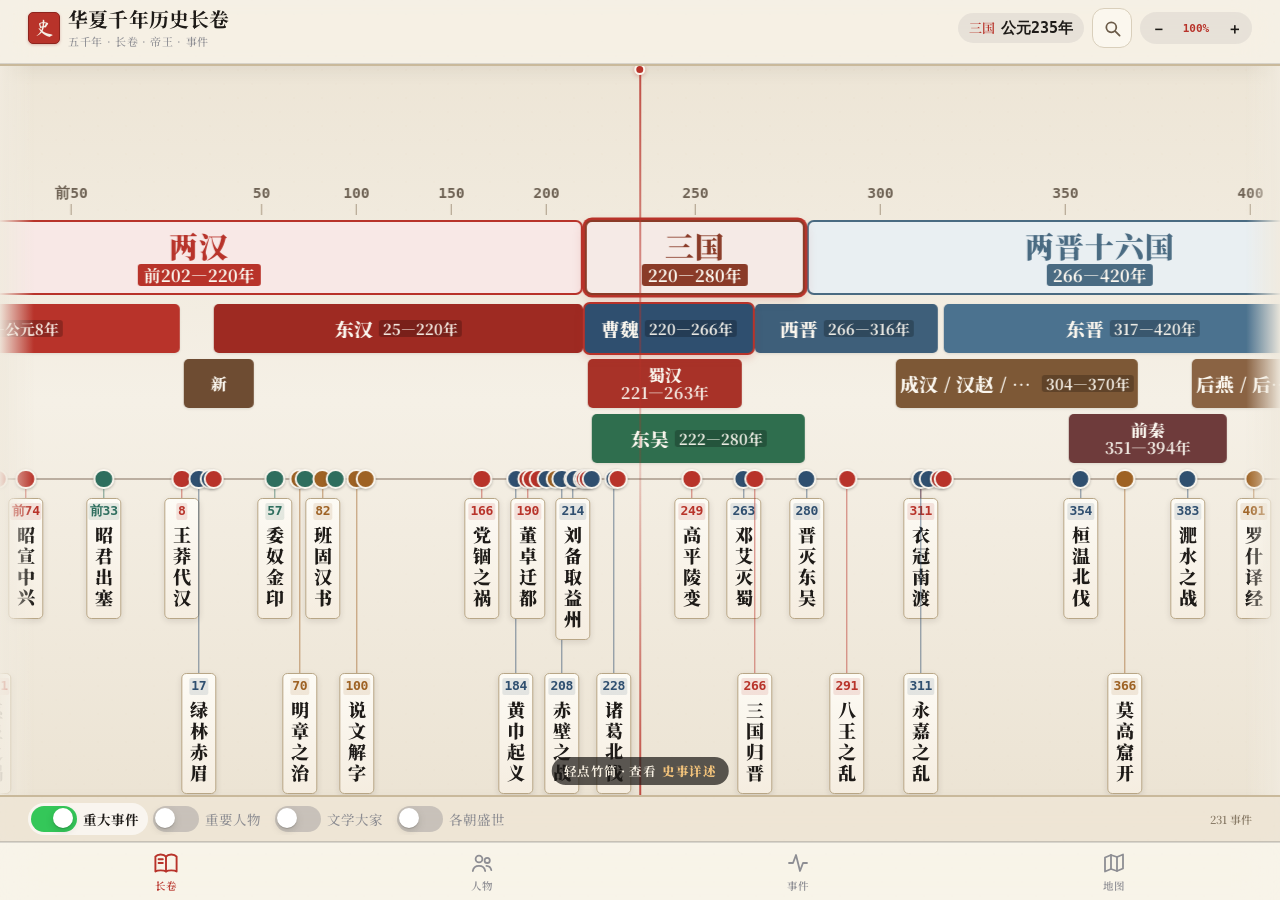
==== chinese-dynasty.html @ 49098b67 "Add files via upload" ====
<!DOCTYPE html>
<html lang="zh-CN">
<head>
  <meta charset="UTF-8" />
  <meta name="viewport" content="width=device-width, initial-scale=1.0, maximum-scale=1.0, user-scalable=no, viewport-fit=cover" />
  <meta name="apple-mobile-web-app-capable" content="yes" />
  <meta name="apple-mobile-web-app-status-bar-style" content="default" />
  <meta name="apple-mobile-web-app-title" content="历史长卷" />
  <meta name="theme-color" content="#F5F0E6" />
  <meta name="format-detection" content="telephone=no" />
  <title>华夏千年历史长卷 · 全景无级缩放版</title>
  <link rel="preconnect" href="https://fonts.googleapis.com">
  <link rel="preconnect" href="https://fonts.gstatic.com" crossorigin>
  <link href="https://fonts.googleapis.com/css2?family=Ma+Shan+Zheng&family=Noto+Serif+SC:wght@500;600;700;900&display=swap" rel="stylesheet">
  <style>
    :root {
      --bg-paper: #F5F0E6;
      --bg-paper-dark: #EAE1D0;
      --ink-black: #1E1B18;
      --ink-secondary: #524B42;
      --cinnabar: #B8332A;
      --gold-ochre: #B8863B;
      --border-ancient: #C9B99B;

      --page-max: 1180px;
      --page-pad: 12px;
      --band-h: 42dvh;

      /* iOS 设计令牌 */
      --ios-ease: cubic-bezier(0.32, 0.72, 0, 1);   /* Apple 转场标准曲线 */
      --tint: #B8332A;                              /* 主题色（朱砂）承担 iOS tint 角色 */
      --fill: rgba(120, 120, 128, 0.12);            /* iOS 系统灰填充 */
      --fill-strong: rgba(120, 120, 128, 0.20);
      --sep: rgba(60, 60, 67, 0.16);                /* iOS hairline 分隔线 */
      --gray-label: #8E8E93;                        /* iOS secondaryLabel */

      /* 画卷纵向几何（JS 会按视口高度重算并覆盖，这里只是兜底） */
      --v: 1;
      --axis-y: 204px;
      --macro-top: 26px;
      --macro-h: 52px;
      --sub-h: 34px;
      --slip-w: 28px;
      --sheet-h: 66dvh;
    }

    /* ---------- iPad / 平板：放宽版心、加大时间轴带 ---------- */
    @media (min-width: 820px) {
      :root { --page-max: 1240px; --page-pad: 20px; --band-h: 44dvh; }
    }
    @media (min-width: 820px) and (orientation: landscape) {
      :root { --band-h: 46dvh; }
    }
    @media (min-width: 1200px) {
      :root { --page-max: 1360px; --page-pad: 28px; }
    }

    * {
      box-sizing: border-box;
      -webkit-tap-highlight-color: transparent;
      -webkit-touch-callout: none;
      user-select: none;
    }

    html {
      height: 100%;
      -webkit-text-size-adjust: 100%;
      text-size-adjust: 100%;
    }

    body {
      margin: 0;
      padding: 0;
      height: 100dvh;
      width: 100%;
      display: flex;
      flex-direction: column;
      overflow: hidden;
      overscroll-behavior: none;
      touch-action: manipulation;
      background-color: var(--bg-paper);
      color: var(--ink-black);
      /* 苹果系统优先：SF Pro / 苹方，保证在 iOS/iPadOS 上的原生字形与字重 */
      font-family: -apple-system, BlinkMacSystemFont, 'PingFang SC', 'Helvetica Neue', 'Noto Serif SC', 'Songti SC', sans-serif;
      background-image:
        radial-gradient(rgba(184, 134, 59, 0.07) 1px, transparent 0),
        radial-gradient(rgba(184, 51, 42, 0.04) 1px, transparent 0);
      background-size: 28px 28px;
      background-position: 0 0, 14px 14px;
    }

    .font-calligraphy { font-family: 'Ma Shan Zheng', cursive, serif; }
    .page-wrap { width: 100%; max-width: var(--page-max); margin: 0 auto; }

    .no-scrollbar { scrollbar-width: none; -ms-overflow-style: none; }
    .no-scrollbar::-webkit-scrollbar { display: none; }

    /* iOS 细滚动条 */
    .ancient-scroll::-webkit-scrollbar { width: 4px; }
    .ancient-scroll::-webkit-scrollbar-track { background: transparent; }
    .ancient-scroll::-webkit-scrollbar-thumb { background: rgba(60, 60, 67, 0.28); border-radius: 4px; }

    /* ================= 顶部标题栏（iOS 半透明毛玻璃导航栏） ================= */
    .app-header {
      flex: 0 0 auto;
      position: relative;
      z-index: 30;
      background: rgba(245, 240, 230, 0.78);
      -webkit-backdrop-filter: blur(20px) saturate(1.8);
      backdrop-filter: blur(20px) saturate(1.8);
      border-bottom: 1px solid var(--sep);
      padding-top: calc(8px + env(safe-area-inset-top, 0px));
      padding-bottom: 8px;
      padding-left: calc(var(--page-pad) + env(safe-area-inset-left, 0px));
      padding-right: calc(var(--page-pad) + env(safe-area-inset-right, 0px));
    }

    .header-top {
      display: flex;
      align-items: center;
      justify-content: space-between;
      gap: 10px;
      margin-bottom: 6px;
    }

    .brand { display: flex; align-items: center; gap: 8px; min-width: 0; }

    .seal {
      width: 28px; height: 28px; flex: 0 0 auto;
      display: flex; align-items: center; justify-content: center;
      border-radius: 5px;
      background: var(--cinnabar);
      color: #F5F0E6;
      font-size: 17px;
      line-height: 1;
      border: 1px solid #8E241D;
      box-shadow: 0 1px 3px rgba(142, 36, 29, 0.28);
      padding-bottom: 2px;
    }

    .brand-text { min-width: 0; }

    .app-title {
      margin: 0;
      font-size: clamp(15px, 1.55vw, 20px);
      font-weight: 700;
      letter-spacing: 0.01em;
      line-height: 1.15;
      color: var(--ink-black);
      white-space: nowrap;
    }

    .app-sub {
      margin: 2px 0 0;
      font-size: clamp(9px, 0.95vw, 11px);
      font-weight: 500;
      letter-spacing: 0.06em;
      color: var(--gray-label);
      white-space: nowrap;
    }

    .header-tools { display: flex; align-items: center; gap: 8px; flex: 0 0 auto; }

    .year-badge {
      display: flex;
      align-items: baseline;
      gap: 6px;
      padding: 5px 11px;
      border-radius: 999px;
      background: var(--fill);
      border: none;
      white-space: nowrap;
    }
    #center-era-badge { font-size: clamp(10px, 1.05vw, 13px); font-weight: 600; color: var(--tint); }
    #center-year-display {
      font-size: clamp(11px, 1.25vw, 15px);
      font-weight: 700;
      font-variant-numeric: tabular-nums;
      font-family: ui-monospace, 'SF Mono', Menlo, Consolas, monospace;
    }

    .zoom-box {
      display: flex;
      align-items: center;
      gap: 1px;
      padding: 2px;
      border-radius: 999px;
      background: var(--fill);
      border: none;
    }
    .zoom-btn {
      width: 28px; height: 24px;
      display: flex; align-items: center; justify-content: center;
      border: none; border-radius: 999px;
      background: transparent;
      color: var(--ink-black);
      font-size: 14px; font-weight: 700; line-height: 1;
      cursor: pointer;
      transition: background 0.2s ease, transform 0.15s ease;
    }
    .zoom-btn:active { background: var(--fill-strong); transform: scale(0.92); }
    #zoom-label {
      min-width: 42px;
      text-align: center;
      font-size: 11px;
      font-weight: 700;
      font-family: ui-monospace, 'SF Mono', Menlo, Consolas, monospace;
      color: var(--gray-label);
      transition: color 0.25s ease;
    }
    #zoom-label.zoom-active { color: var(--cinnabar); }

    /* 朝代快速检索条 */
    .header-nav { display: flex; align-items: center; }

    .nav-arrow {
      flex: 0 0 auto;
      width: 30px; height: 34px;
      display: flex; align-items: center; justify-content: center;
      border: 1px solid #C5B698;
      background: rgba(229, 222, 201, 0.92);
      color: var(--ink-secondary);
      font-size: 15px; font-weight: 900; line-height: 1;
      cursor: pointer;
    }
    .nav-arrow:first-child { border-radius: 6px 0 0 6px; }
    .nav-arrow:last-child { border-radius: 0 6px 6px 0; }
    .nav-arrow:active { background: #D6CCB4; }

    .dynasty-nav-scroll {
      flex: 1 1 auto;
      display: flex;
      align-items: center;
      gap: 6px;
      min-width: 0;
      overflow-x: auto;
      overflow-y: hidden;
      white-space: nowrap;
      padding: 3px 8px;
      background: rgba(232, 224, 206, 0.62);
      border-top: 1px solid rgba(197, 182, 152, 0.7);
      border-bottom: 1px solid rgba(197, 182, 152, 0.7);
      -webkit-overflow-scrolling: touch;
      touch-action: pan-x;
      scroll-behavior: smooth;
      scrollbar-width: none;
    }
    .dynasty-nav-scroll::-webkit-scrollbar { display: none; }

    .dyn-nav-pill {
      flex: 0 0 auto;
      display: inline-flex;
      align-items: center;
      min-height: 28px;
      padding: 5px 11px;
      border-radius: 6px;
      border: 1px solid #C9B99B;
      background: #FAF6EE;
      color: var(--ink-black);
      font-family: inherit;
      font-size: clamp(11px, 1.1vw, 13.5px);
      font-weight: 900;
      letter-spacing: 0.02em;
      cursor: pointer;
      transition: background 0.18s ease, color 0.18s ease, border-color 0.18s ease;
    }
    .dyn-nav-pill.active {
      background: var(--cinnabar);
      color: #FAF6EE;
      border-color: #8E241D;
      box-shadow: 0 1px 4px rgba(184, 51, 42, 0.3);
    }

    /* ================= 画卷时间轴 ================= */
    .timeline-band {
      position: relative;
      flex: 1 1 auto;
      height: auto;
      min-height: 150px;
      overflow: hidden;
      touch-action: none;
      cursor: grab;
      background: linear-gradient(180deg,
        rgba(234, 225, 208, 0.72) 0%,
        rgba(245, 240, 230, 0.96) 46%,
        rgba(234, 225, 208, 0.82) 100%);
      border-top: 2px solid var(--border-ancient);
      border-bottom: 2px solid var(--border-ancient);
      box-shadow: inset 0 6px 16px rgba(30, 27, 24, 0.06);
    }
    .timeline-band.grabbing { cursor: grabbing; }

    #timeline-canvas {
      position: relative;
      height: 100%;
      width: 100%;
      will-change: transform;
      backface-visibility: hidden;
    }

    .layer { position: absolute; inset: 0; pointer-events: none; }

    /* 画卷两端柔和收边 */
    .edge-fade {
      position: absolute; top: 0; bottom: 0; width: 34px;
      pointer-events: none; z-index: 46;
    }
    .edge-fade-l { left: 0; background: linear-gradient(90deg, rgba(240, 234, 222, 0.95), rgba(240, 234, 222, 0)); }
    .edge-fade-r { right: 0; background: linear-gradient(270deg, rgba(240, 234, 222, 0.95), rgba(240, 234, 222, 0)); }

    /* 中心游标 */
    .center-indicator {
      position: absolute; top: 0; bottom: 0; left: 50%;
      width: 1.5px;
      transform: translateX(-50%);
      background: linear-gradient(180deg,
        rgba(184, 51, 42, 0.85) 0%,
        rgba(184, 51, 42, 0.2) 55%,
        rgba(184, 51, 42, 0.85) 100%);
      pointer-events: none;
      z-index: 40;
    }
    .center-dot {
      position: absolute; top: -2px; left: 50%;
      width: 11px; height: 11px;
      margin-left: -5.5px;
      border-radius: 999px;
      background: var(--cinnabar);
      border: 2px solid #FAF6EE;
      box-shadow: 0 1px 4px rgba(184, 51, 42, 0.35);
    }

    /* 刻度 */
    #ticks-layer { position: absolute; left: 0; right: 0; top: 0; height: calc(26px * var(--v)); pointer-events: none; }
    .tick {
      position: absolute; top: 0;
      display: flex; flex-direction: column; align-items: center;
      transform: translateX(-50%);
      transition: opacity 0.2s ease;
    }
    .tick-label {
      margin-top: calc(3px * var(--v));
      font-size: calc(10px * var(--v));
      font-weight: 700;
      line-height: 1;
      color: #6E6254;
      font-family: ui-monospace, Menlo, Consolas, monospace;
      white-space: nowrap;
    }
    .tick-mark {
      width: 1px; height: calc(8px * var(--v));
      margin-top: calc(2px * var(--v));
      background: #A89882;
    }

    /* 顶部大朝代块 */
    .macro-dynasty-block {
      position: absolute;
      top: var(--macro-top);
      height: var(--macro-h);
      border-radius: 7px;
      border: 2px solid transparent;
      display: flex;
      flex-direction: column;
      justify-content: center;
      align-items: center;
      padding: 2px 4px;
      overflow: hidden;
      cursor: pointer;
      pointer-events: auto;
      transition: filter 0.25s ease, box-shadow 0.25s ease;
    }
    .macro-dynasty-block.active-dynasty {
      box-shadow: 0 0 0 2.5px var(--cinnabar), 0 4px 12px rgba(184, 51, 42, 0.22);
      z-index: 15;
    }
    .macro-name {
      font-weight: 900;
      letter-spacing: 0.04em;
      line-height: 1.15;
      max-width: 100%;
      overflow: hidden;
      text-overflow: ellipsis;
      white-space: nowrap;
    }
    .macro-period {
      margin-top: 2px;
      padding: 1px 6px;
      border-radius: 3px;
      font-size: calc(11.5px * var(--v));
      font-weight: 700;
      color: #FAF6EE;
      line-height: 1.2;
      max-width: 100%;
      overflow: hidden;
      text-overflow: ellipsis;
      white-space: nowrap;
    }

    /* 细分政权 / 并立国家块 */
    .sub-regime-block {
      position: absolute;
      height: var(--sub-h);
      border-radius: 5px;
      display: flex;
      flex-direction: row;
      align-items: center;
      justify-content: center;
      gap: 6px;
      padding: 0 4px;
      color: #FAF6EE;
      cursor: pointer;
      overflow: hidden;
      white-space: nowrap;
      pointer-events: auto;
      box-shadow: 0 1px 3px rgba(0, 0, 0, 0.1);
      transition: transform 0.18s ease, box-shadow 0.2s ease;
    }
    .sub-regime-block.stacked { flex-direction: column; gap: 2px; }
    .sub-name { font-weight: 900; line-height: 1; overflow: hidden; text-overflow: ellipsis; max-width: 100%; }
    .sub-period { font-weight: 700; line-height: 1; opacity: 0.92; overflow: hidden; text-overflow: ellipsis; max-width: 100%; }
    .sub-period.inline-badge { padding: 1px 4px; border-radius: 3px; background: rgba(0, 0, 0, 0.25); flex: 0 0 auto; }

    @media (hover: hover) and (pointer: fine) {
      .sub-regime-block:hover { z-index: 25; transform: translateY(-1px); }
      .macro-dynasty-block:hover { filter: brightness(1.04); }
    }

    .sub-regime-block.active-sub {
      box-shadow: 0 0 0 2px var(--cinnabar), 0 4px 10px rgba(184, 51, 42, 0.28);
      z-index: 30;
    }

    /* 事件基线与节点 */
    #events-axis-line {
      position: absolute; left: 0; right: 0;
      top: var(--axis-y);
      height: 2px;
      background: rgba(140, 122, 107, 0.55);
      pointer-events: none;
    }

    .event-node {
      position: absolute;
      transform: translateX(-50%);
      z-index: 35;
      cursor: pointer;
      pointer-events: auto;
    }
    .event-stack { display: flex; flex-direction: column; align-items: center; }

    .pulse-circle {
      position: relative;
      width: calc(14px * var(--v));
      height: calc(14px * var(--v));
      border-radius: 999px;
      border: 2px solid #FAF6EE;
      box-shadow: 0 1px 3px rgba(0, 0, 0, 0.25);
      transition: transform 0.35s ease, opacity 0.35s ease;
    }

    .slip-fold-wrapper {
      display: flex;
      flex-direction: column;
      align-items: center;
      transform-origin: top center;
      transition: opacity 0.4s cubic-bezier(0.22, 1, 0.36, 1), transform 0.44s cubic-bezier(0.34, 1.4, 0.64, 1);
      will-change: transform, opacity;
    }

    .stem-line { width: 1.5px; opacity: 0.65; }

    /* ------------------------------------------------------------------
       人物 / 文豪 / 盛世竖卡
       姓名与年代一律竖排（writing-mode: vertical-rl），形如简牍名牌：
       宽度仅 34 设计单位（原横卡 100），轴下留白更疏朗，字距更从容
       ------------------------------------------------------------------ */
    .axis-person-card {
      --ac: #B8A686;
      --ac-soft: #F3ECD9;
      display: flex;
      flex-direction: row-reverse;
      align-items: center;
      justify-content: center;
      gap: calc(1.5px * var(--v));
      width: calc(36px * var(--v));
      height: calc(64px * var(--v));
      padding: calc(4px * var(--v)) calc(3.5px * var(--v));
      background: linear-gradient(168deg, #FEFCF7 0%, var(--ac-soft) 100%);
      border: 1px solid var(--ac);
      border-radius: calc(4px * var(--v));
      box-shadow: 0 1px 4px rgba(30, 27, 24, 0.13), inset 0 1px 0 rgba(255, 255, 255, 0.7);
      transition: transform 0.26s cubic-bezier(0.22, 1, 0.36, 1), box-shadow 0.26s ease, border-color 0.26s ease;
      overflow: hidden;
    }
    .axis-person-card .ap-name {
      writing-mode: vertical-rl;
      text-orientation: upright;
      height: 100%;
      font-size: calc(12.5px * var(--v));
      font-weight: 700;
      line-height: 1.02;
      letter-spacing: calc(0.4px * var(--v));
      color: #1E1B18;
      overflow: hidden;
    }
    .axis-person-card .ap-life .num { text-orientation: mixed; letter-spacing: 0; }

    .axis-person-card .ap-life {
      writing-mode: vertical-rl;
      text-orientation: mixed;
      height: 100%;
      word-break: keep-all;
      font-size: calc(7.2px * var(--v));
      line-height: 0.95;
      letter-spacing: calc(-0.1px * var(--v));
      color: #857761;
      font-variant-numeric: tabular-nums;
      overflow: hidden;
    }

    /* 重要人物：石青 */
    #timeline-canvas[data-layer="figures"] .axis-person-card { --ac: #86A0B2; --ac-soft: #E9EFF2; }
    #timeline-canvas[data-layer="figures"] .axis-person-card .ap-life { color: #4A6880; }
    /* 文学大家：藕荷 */
    #timeline-canvas[data-layer="literati"] .axis-person-card { --ac: #AE9CC4; --ac-soft: #F0EBF6; }
    #timeline-canvas[data-layer="literati"] .axis-person-card .ap-life { color: #6A5686; }
    /* 各朝盛世：鎏金 */
    #timeline-canvas[data-layer="eras"] .axis-person-card { --ac: #C09A3E; --ac-soft: #FAF1D8; }
    #timeline-canvas[data-layer="eras"] .axis-person-card .ap-life { color: #8A6A1C; }

    .event-node.selected .axis-person-card {
      background: linear-gradient(165deg, #C8382E 0%, #9E261E 100%);
      border-color: #7F1D1D;
      box-shadow: 0 4px 12px rgba(184, 51, 42, 0.4);
      transform: translateY(2px) scale(1.04);
    }
    .event-node.selected .axis-person-card .ap-name { color: #FFFFFF; }
    .event-node.selected .axis-person-card .ap-life { color: rgba(255, 255, 255, 0.84); }

    .vertical-bamboo-slip {
      display: flex;
      flex-direction: column;
      align-items: center;
      width: var(--slip-w);
      padding: calc(3px * var(--v)) calc(2px * var(--v)) calc(6px * var(--v));
      background: linear-gradient(180deg, #FDFBF5 0%, #F5EDE0 100%);
      border: 1.5px solid #B8A686;
      border-radius: 5px;
      box-shadow: 0 2px 6px rgba(30, 27, 24, 0.12);
      transition: transform 0.28s cubic-bezier(0.22, 1, 0.36, 1), box-shadow 0.28s ease, background 0.28s ease;
    }

    .slip-year {
      font-size: calc(9px * var(--v));
      font-weight: 900;
      line-height: 1.1;
      padding: 1px 2px;
      border-radius: 2px;
      margin-bottom: calc(3px * var(--v));
      white-space: nowrap;
      letter-spacing: -0.3px;
      font-family: ui-monospace, Menlo, Consolas, monospace;
    }

    .slip-title {
      writing-mode: vertical-rl;
      text-orientation: upright;
      font-size: calc(12.5px * var(--v));
      font-weight: 900;
      line-height: 1.15;
      letter-spacing: calc(2px * var(--v));
      color: #1E1B18;
      padding: 1px 0;
    }

    /* <80% 缩放时柔和折叠竹简 */
    .event-node.folded-by-zoom .slip-fold-wrapper {
      opacity: 0;
      transform: translateY(-10px) scaleY(0.15) scaleX(0.6);
      pointer-events: none;
    }
    .event-node.folded-by-zoom .pulse-circle { transform: scale(0.78); opacity: 0.74; }

    /* 密度抽样：放不下的节点只保留圆点，标签收起；选中时强制展开 */
    .event-node.label-hidden .slip-fold-wrapper { display: none; }
    .event-node.label-hidden.selected .slip-fold-wrapper { display: flex; }

    /* ---------------- 长卷图层搜索（跟随下方图层开关） ---------------- */
    .axis-search-btn {
      width: 40px; height: 40px;
      display: flex; align-items: center; justify-content: center;
      border: 1px solid #D9CFBB; border-radius: 12px;
      background: #FBF7EE; color: #6B5B48;
      cursor: pointer; flex: 0 0 auto;
      transition: transform 0.15s ease, background 0.2s ease;
    }
    .axis-search-btn:active { transform: scale(0.94); background: #F1E9D8; }
    .axis-search-panel {
      position: fixed; inset: 0; z-index: 96;
      background: rgba(24, 19, 13, 0.38);
      -webkit-tap-highlight-color: transparent;
    }
    .axis-search-panel .as-box {
      position: absolute; left: 50%;
      top: calc(env(safe-area-inset-top, 0px) + 10px);
      transform: translate(-50%, -14px);
      width: min(460px, calc(100% - 20px));
      max-height: calc(100dvh - 90px);
      display: flex; flex-direction: column;
      background: rgba(251, 247, 238, 0.97);
      -webkit-backdrop-filter: blur(20px) saturate(1.5);
      backdrop-filter: blur(20px) saturate(1.5);
      border: 1px solid rgba(216, 206, 188, 0.9);
      border-radius: 18px;
      box-shadow: 0 22px 60px rgba(28, 22, 14, 0.32);
      padding: 12px;
      opacity: 0;
      transition: opacity 0.2s ease, transform 0.26s var(--ios-ease, cubic-bezier(0.22, 1, 0.36, 1));
    }
    .axis-search-panel.on .as-box { opacity: 1; transform: translate(-50%, 0); }
    .as-input-row {
      display: flex; align-items: center; gap: 8px;
      background: #FFFFFF; border: 1px solid #E2D8C4; border-radius: 12px;
      padding: 0 10px; height: 44px;
    }
    .as-input-row svg { flex: 0 0 auto; color: #9A8B74; }
    .as-input-row input {
      flex: 1 1 auto; min-width: 0; border: none; outline: none;
      background: transparent; font-family: inherit;
      font-size: 15.5px; color: #33291E;
    }
    .as-input-row input::placeholder { color: #B4A68D; }
    .as-close {
      flex: 0 0 auto; width: 30px; height: 30px; border: none; border-radius: 9px;
      background: #F0E8D8; color: #6B5B48; font-size: 14px; cursor: pointer;
    }
    .as-hint {
      margin: 9px 4px 4px; font-size: 12px; font-weight: 700; color: #8A7A64;
      letter-spacing: 0.04em;
    }
    .as-results { overflow-y: auto; -webkit-overflow-scrolling: touch; margin-top: 4px; }
    .as-item {
      width: 100%; display: flex; align-items: baseline; gap: 10px;
      border: none; background: transparent; cursor: pointer;
      padding: 11px 8px; border-radius: 10px; text-align: left; font-family: inherit;
    }
    .as-item:active { background: #EFE6D2; }
    .as-item + .as-item { border-top: 1px solid rgba(216, 206, 188, 0.55); }
    .as-item .as-year {
      flex: 0 0 auto; min-width: 46px; text-align: center;
      font-size: 12px; font-weight: 800; color: #B8332A;
      background: rgba(184, 51, 42, 0.09); border-radius: 6px; padding: 2px 6px;
    }
    .as-item .as-title { font-size: 15px; font-weight: 700; color: #33291E; }
    .as-item .as-sub {
      margin-left: auto; flex: 0 1 auto; font-size: 11.5px; color: #9A8B74;
      white-space: nowrap; overflow: hidden; text-overflow: ellipsis; max-width: 34%;
    }
    .as-empty { padding: 26px 0 22px; text-align: center; font-size: 13.5px; color: #A79780; }

    /* 总开关关闭时隐藏 */
    .event-node.hidden-by-switch {
      opacity: 0;
      pointer-events: none;
    }

    /* ============================================================
       「重大事件」折叠动画：由 JS 逐帧驱动 --fold（0=展开 1=折叠）
       事件竹简与引线向轴线收拢、轴线渐隐，画布内容重新垂直居中
       ============================================================ */
    #events-axis-line { opacity: calc(1 - var(--fold, 0)); }
    #timeline-canvas.events-off .event-node { pointer-events: none; }
    #timeline-canvas.fold-anim .event-node,
    #timeline-canvas.fold-anim .pulse-circle,
    #timeline-canvas.fold-anim .slip-fold-wrapper { transition: none; }
    #timeline-canvas .pulse-circle { opacity: calc(1 - var(--fold, 0)); }
    #timeline-canvas .slip-fold-wrapper {
      opacity: calc(1 - var(--fold, 0));
      transform: translateY(calc(var(--fold, 0) * 12px)) scale(calc(1 - var(--fold, 0) * 0.94));
    }
    #timeline-canvas { will-change: transform; }

    .event-node.selected { z-index: 42; }
    .event-node.selected .vertical-bamboo-slip {
      background: linear-gradient(180deg, #C8382E 0%, #9E261E 100%);
      border-color: #7F1D1D;
      box-shadow: 0 5px 14px rgba(184, 51, 42, 0.42);
      transform: translateY(2px) scale(1.06);
    }
    .event-node.selected .slip-year { background: rgba(255, 255, 255, 0.22) !important; color: #FFF !important; }
    .event-node.selected .slip-title { color: #FFFFFF; }

    @keyframes pulse-ring {
      0% { transform: scale(0.85); opacity: 0.85; }
      70% { transform: scale(2.1); opacity: 0; }
      100% { transform: scale(2.1); opacity: 0; }
    }
    .event-node.selected .pulse-circle::after {
      content: '';
      position: absolute;
      inset: -4px;
      border-radius: 999px;
      border: 2px solid var(--cinnabar);
      animation: pulse-ring 1.7s infinite;
    }

    /* ================= 控制栏 ================= */
    .app-controls {
      flex: 0 0 auto;
      z-index: 20;
      background: rgba(234, 225, 208, 0.72);
      -webkit-backdrop-filter: blur(16px) saturate(1.6);
      backdrop-filter: blur(16px) saturate(1.6);
      border-bottom: 1px solid var(--sep);
      padding: 6px var(--page-pad);
    }
    .controls-row {
      display: flex;
      align-items: center;
      justify-content: space-between;
      gap: 8px;
    }
    .layer-switches {
      display: flex;
      align-items: center;
      gap: 2px;
      flex: 0 1 auto;
      min-width: 0;
      overflow-x: auto;
      scrollbar-width: none;
      -webkit-overflow-scrolling: touch;
    }
    .layer-switches::-webkit-scrollbar { display: none; }

    /* 整块「开关 + 标签」即按钮：触控区更大，符合 iOS 习惯 */
    .layer-switch {
      display: flex;
      align-items: center;
      gap: 6px;
      flex: 0 0 auto;
      padding: 3px 9px 3px 3px;
      border: none;
      border-radius: 999px;
      background: transparent;
      color: var(--gray-label);
      font-family: inherit;
      font-size: clamp(12px, 1.06vw, 13.5px);
      font-weight: 500;
      cursor: pointer;
      -webkit-tap-highlight-color: transparent;
      transition: background 0.22s ease, color 0.22s ease, transform 0.14s ease;
    }
    .layer-switch .switch { pointer-events: none; }
    .layer-switch .switch-label { font-size: inherit; font-weight: inherit; }
    .layer-switch:active { transform: scale(0.96); }
    .layer-switch.on {
      color: var(--ink-black);
      font-weight: 700;
      background: rgba(255, 255, 255, 0.62);
    }
    /* 四个图层各自的主题色（仅作用于开关开启态，保持克制） */
    .layer-switch[data-layer="events"].on .switch { background: #34C759; }
    .layer-switch[data-layer="figures"].on .switch { background: #3C6E8F; }
    .layer-switch[data-layer="literati"].on .switch { background: #7A5AA8; }
    .layer-switch[data-layer="eras"].on .switch { background: #C09020; }

    .layer-count {
      flex: 0 0 auto;
      font-size: 11px;
      font-weight: 600;
      color: #8A7C68;
      white-space: nowrap;
      font-variant-numeric: tabular-nums;
    }
    .layer-switch .short { display: none; }

    /* 小屏：简称 + 紧凑开关 + 隐藏计数，保证四个开关一行放下 */
    @media (max-width: 560px) {
      .layer-switch { gap: 4px; padding: 2px 6px 2px 2px; font-size: 12px; }
      .layer-switch .full { display: none; }
      .layer-switch .short { display: inline; }
      .layer-switch .switch { width: 34px; height: 21px; }
      .layer-switch .switch .knob { width: 17px; height: 17px; }
      .layer-switch.on .switch .knob { transform: translateX(13px); }
      .layer-switch.on:active .switch .knob { transform: translateX(13px) scale(1.08); }
      .layer-count { display: none; }
    }

    /* UISwitch 原生样式：开启为系统绿、白色圆钮带投影 */
    .switch {
      position: relative;
      width: 46px; height: 28px;
      flex: 0 0 auto;
      border: none;
      border-radius: 999px;
      background: rgba(120, 120, 128, 0.32);
      padding: 0;
      cursor: pointer;
      transition: background 0.25s ease;
    }
    .switch.on { background: #34C759; }
    .knob {
      position: absolute; top: 2px; left: 2px;
      width: 24px; height: 24px;
      border-radius: 999px;
      background: #FFFFFF;
      box-shadow: 0 3px 8px rgba(0, 0, 0, 0.15), 0 1px 1px rgba(0, 0, 0, 0.16);
      transition: transform 0.25s var(--ios-ease);
    }
    .switch.on .knob { transform: translateX(18px); }
    .switch:active .knob { transform: scale(1.08); }
    .switch.on:active .knob { transform: translateX(18px) scale(1.08); }

    .switch-label { font-size: clamp(12px, 1.1vw, 14px); font-weight: 600; white-space: nowrap; }

    .status-pill {
      font-size: clamp(10px, 0.95vw, 12px);
      font-weight: 600;
      padding: 3px 9px;
      border-radius: 999px;
      white-space: nowrap;
      background: rgba(52, 199, 89, 0.16);
      color: #248A3D;
      transition: background 0.3s ease, color 0.3s ease;
    }
    .status-pill[data-state="folded"] { background: rgba(184, 134, 59, 0.2); color: #8C5818; }
    .status-pill[data-state="off"] { background: var(--fill); color: var(--gray-label); }

    .filter-bar {
      flex: 1 1 auto;
      display: flex;
      align-items: center;
      justify-content: flex-end;
      gap: 6px;
      min-width: 0;
      overflow-x: auto;
      overflow-y: hidden;
      padding: 2px 0;
      -webkit-overflow-scrolling: touch;
      touch-action: pan-x;
      scrollbar-width: none;
    }
    .filter-bar::-webkit-scrollbar { display: none; }

    .cat-pill {
      flex: 0 0 auto;
      min-height: 26px;
      padding: 4px 12px;
      border: none;
      border-radius: 999px;
      background: var(--fill);
      color: var(--ink-secondary);
      font-family: inherit;
      font-size: clamp(10.5px, 1.05vw, 13px);
      font-weight: 600;
      white-space: nowrap;
      cursor: pointer;
      transition: background 0.2s ease, color 0.2s ease;
    }
    .cat-pill.active { background: var(--tint); color: #FFFFFF; }

    /* ============================================================
       详情弹窗：由屏幕下方升起，悬浮于卷轴画面之上
       - 默认占屏高 2/3，圆角 + 毛玻璃，不推动卷轴
       - 点右上角 ✕ 或弹窗外的遮罩退出
       ============================================================ */
    #view-scroll { position: relative; }

    .sheet-backdrop {
      position: fixed;
      inset: 0;
      z-index: 110;
      background: rgba(28, 24, 20, 0.42);
      -webkit-backdrop-filter: blur(3px) saturate(1.05);
      backdrop-filter: blur(3px) saturate(1.05);
      opacity: 0;
      visibility: hidden;
      pointer-events: none;
      transition: opacity 0.34s var(--ios-ease), visibility 0s linear 0.34s;
    }
    #view-scroll.sheet-open .sheet-backdrop {
      opacity: 1;
      visibility: visible;
      pointer-events: auto;
      transition: opacity 0.34s var(--ios-ease), visibility 0s;
    }

    .detail-sheet {
      position: fixed;
      left: 0;
      right: 0;
      bottom: 0;
      z-index: 120;
      display: block;
      height: var(--sheet-h);
      max-height: calc(100dvh - 72px);
      margin: 0;
      padding: 0 var(--page-pad) calc(8px + env(safe-area-inset-bottom, 0px));
      background: rgba(250, 246, 238, 0.97);
      -webkit-backdrop-filter: blur(24px) saturate(1.7);
      backdrop-filter: blur(24px) saturate(1.7);
      border-top: 1px solid rgba(120, 104, 84, 0.18);
      border-radius: 22px 22px 0 0;
      box-shadow: 0 -18px 48px rgba(24, 20, 16, 0.28);
      transform: translateY(102%);
      opacity: 0;
      visibility: hidden;
      transition: transform 0.46s var(--ios-ease), opacity 0.3s ease, visibility 0s linear 0.46s;
      will-change: transform;
    }
    #view-scroll.sheet-open .detail-sheet {
      transform: translateY(0);
      opacity: 1;
      visibility: visible;
      transition: transform 0.46s var(--ios-ease), opacity 0.24s ease, visibility 0s;
    }
    /* 弹窗开启时暂停视图切换的位移动画，避免 fixed 定位参照系漂移 */
    body.sheet-open .view.active { animation: none; }

    .sheet-wrap {
      height: 100%;
      display: flex;
      flex-direction: column;
      min-height: 0;
      padding-top: 2px;
    }

    .sheet-grip {
      flex: 0 0 auto;
      width: 160px;
      margin: 0 auto;
      height: 22px;
      display: flex;
      align-items: center;
      justify-content: center;
      cursor: ns-resize;
      touch-action: none;
    }
    .sheet-grip span {
      display: block;
      width: 36px;
      height: 5px;
      border-radius: 999px;
      background: rgba(60, 60, 67, 0.30);
    }

    .detail-card {
      position: relative;
      flex: 1 1 auto;
      min-height: 0;
      display: flex;
      flex-direction: column;
      overflow: hidden;
      background: #FAF6EE;
      border: 1px solid var(--sep);
      border-radius: 14px;
      box-shadow: 0 3px 12px rgba(30, 27, 24, 0.06);
    }

    .detail-head {
      flex: 0 0 auto;
      display: flex;
      align-items: center;
      justify-content: space-between;
      gap: 6px 10px;
      flex-wrap: wrap;
      background: #EFE7D6;
      border-bottom: 1px solid #D8CBB3;
      padding: 6px 48px 6px 12px;
      min-height: 48px;
    }
    .detail-tags { display: flex; align-items: center; gap: 6px; flex-wrap: wrap; min-width: 0; }

    .tag-type {
      font-size: clamp(13px, 1.15vw, 15px);
      font-weight: 900;
      padding: 3px 10px;
      border-radius: 4px;
      background: var(--cinnabar);
      color: #FAF6EE;
      white-space: nowrap;
    }
    .tag-dynasty {
      font-size: clamp(13px, 1.15vw, 15px);
      font-weight: 800;
      padding: 3px 10px;
      border-radius: 4px;
      background: #E2D8C0;
      color: var(--ink-black);
      border: 1px solid #C5B698;
      white-space: nowrap;
    }
    .tag-year {
      font-size: clamp(14px, 1.25vw, 16px);
      font-weight: 900;
      color: var(--cinnabar);
      font-family: ui-monospace, Menlo, Consolas, monospace;
      white-space: nowrap;
    }

    .detail-nav { display: flex; align-items: center; gap: 6px; flex: 0 0 auto; flex-wrap: wrap; justify-content: flex-end; }
    .nav-btn {
      min-height: 34px;
      padding: 6px 13px;
      border-radius: 8px;
      border: none;
      background: var(--fill);
      color: var(--ink-black);
      font-family: inherit;
      font-size: clamp(13px, 1.15vw, 15px);
      font-weight: 600;
      white-space: nowrap;
      cursor: pointer;
      transition: background 0.2s ease, transform 0.15s ease;
    }
    .nav-btn:active { background: #D8CEB5; transform: scale(0.97); }
    .nav-btn.close-btn {
      position: absolute;
      top: 7px;
      right: 8px;
      z-index: 5;
      min-width: 0;
      width: 31px;
      height: 31px;
      padding: 0;
      display: grid;
      place-items: center;
      border-radius: 50%;
      background: rgba(60, 60, 67, 0.10);
      color: #4A423A;
      font-size: 15px;
      font-weight: 700;
      line-height: 1;
    }
    .nav-btn.close-btn:active { background: rgba(60, 60, 67, 0.20); transform: scale(0.92); }

    .detail-scroll {
      flex: 1 1 auto;
      min-height: 0;
      overflow-y: auto;
      overflow-x: hidden;
      overscroll-behavior: contain;
      -webkit-overflow-scrolling: touch;
      padding: 10px 12px 12px;
      user-select: text;
      -webkit-user-select: text;
    }

    .detail-fade-transition { transition: opacity 0.22s ease, transform 0.22s ease; }
    .detail-fade-out { opacity: 0.2; transform: translateY(4px); }

    /* 三栏容器（竖屏时纵向堆叠，横屏时并排） */
    .dt-col { min-width: 0; }
    .dt-col + .dt-col { margin-top: 10px; }

    .detail-title-row { display: flex; align-items: baseline; justify-content: space-between; gap: 4px 14px; flex-wrap: wrap; }
    #detail-title {
      margin: 0;
      font-size: clamp(20px, 2.2vw, 27px);
      font-weight: 900;
      letter-spacing: 0.02em;
      line-height: 1.32;
      color: var(--ink-black);
    }

    .detail-meta {
      display: flex;
      flex-wrap: wrap;
      gap: 4px 10px;
      margin-top: 6px;
      font-size: clamp(14px, 1.25vw, 16px);
      color: #6B5B48;
      font-weight: 700;
    }
    .detail-meta b { color: var(--ink-black); font-weight: 900; }

    .detail-desc {
      margin: 8px 0 0;
      font-size: clamp(16px, 1.7vw, 20px);
      line-height: 1.85;
      font-weight: 500;
      color: #2C2621;
    }

    .detail-extended {
      margin-top: 8px;
      padding: 9px 11px;
      border-radius: 6px;
      border: 1px solid #DCD0B8;
      background: #F3ECE0;
    }
    .extended-head {
      display: flex;
      align-items: center;
      gap: 6px;
      flex-wrap: wrap;
      font-size: clamp(12.5px, 1.15vw, 14.5px);
      font-weight: 900;
      color: #7A5C38;
    }
    .extended-head .hint { font-size: 0.85em; font-weight: 500; color: #8C7A6B; }
    #detail-extended-text {
      margin: 6px 0 0;
      font-size: clamp(15.5px, 1.6vw, 19px);
      line-height: 1.88;
      color: #2C2621;
    }
    #detail-more {
      margin: 7px 0 0;
      padding-top: 7px;
      border-top: 1px dashed #D3C4A8;
      font-size: clamp(15px, 1.55vw, 18.5px);
      line-height: 1.82;
      color: #3A322B;
    }
    #detail-more:empty { display: none; }

    .detail-impact {
      margin-top: 8px;
      padding: 8px 11px;
      border-left: 4px solid var(--cinnabar);
      border-radius: 0 6px 6px 0;
      background: #EDE4D3;
      font-size: clamp(15px, 1.55vw, 18px);
      line-height: 1.8;
      color: #3A322B;
    }
    .impact-label { font-weight: 900; color: var(--cinnabar); }
    .detail-impact[hidden] { display: none !important; }

    /* ---------- 人物胶囊 ---------- */
    .fig-chips { display: flex; flex-wrap: wrap; gap: 5px; margin-top: 8px; }
    .fig-chip {
      min-height: 30px;
      padding: 4px 11px;
      border-radius: 999px;
      border: 1px solid #CBB99A;
      background: #F1E8D8;
      color: #5C4630;
      font-family: inherit;
      font-size: clamp(12.5px, 1.1vw, 14px);
      font-weight: 800;
      cursor: pointer;
      white-space: nowrap;
      transition: background 0.18s ease, border-color 0.18s ease;
    }
    .fig-chip[data-known="1"]::before { content: '·'; margin-right: 3px; color: var(--cinnabar); font-weight: 900; }
    .fig-chip.active { background: var(--ink-black); color: #FAF6EE; border-color: var(--ink-black); }

    /* ---------- 人物简介面板 ---------- */
    .person-box {
      margin-top: 8px;
      border: 1px solid #CDBB9C;
      border-radius: 7px;
      background: #F7EFE0;
      padding: 9px 11px;
    }
    .person-box[hidden] { display: none; }
    .person-head { display: flex; align-items: baseline; gap: 8px; flex-wrap: wrap; }
    .person-name { font-size: clamp(17px, 1.5vw, 19px); font-weight: 900; color: var(--ink-black); }
    .person-role { font-size: clamp(13px, 1.15vw, 14.5px); font-weight: 800; color: #8B3A26; }
    .person-text { margin: 6px 0 0; font-size: clamp(16px, 1.55vw, 18.5px); line-height: 1.8; color: #332C25; }

    /* ---------- 百度百科卡片 ---------- */
    .baike-box {
      margin-top: 2px;
      border: 1px solid #CFC0A4;
      border-radius: 7px;
      background: #FCFAF5;
      padding: 8px 10px;
    }
    .baike-box[data-state="offline"] { background: #F1EBE0; border-style: dashed; }
    .baike-head {
      display: flex;
      align-items: center;
      gap: 6px;
      flex-wrap: wrap;
      font-size: clamp(12px, 1.05vw, 13.5px);
      color: #7A6A56;
      font-weight: 700;
    }
    .bk-logo {
      font-weight: 900;
      color: #2B5FA8;
      letter-spacing: 0.02em;
      border-bottom: 2px solid #2B5FA8;
      padding-bottom: 1px;
    }
    .baike-body { margin-top: 6px; }
    .baike-body[hidden] { display: none; }
    #bk-abstract {
      margin: 0;
      font-size: clamp(13.5px, 1.3vw, 15.5px);
      line-height: 1.8;
      color: #2F2822;
      display: -webkit-box;
      -webkit-line-clamp: 6;
      -webkit-box-orient: vertical;
      overflow: hidden;
    }
    #bk-abstract.expanded { display: block; -webkit-line-clamp: unset; }
    .bk-card { margin: 8px 0 0; display: grid; grid-template-columns: auto minmax(0, 1fr); gap: 3px 8px; }
    .bk-card dt { font-size: clamp(12px, 1.05vw, 13.5px); color: #8A7460; font-weight: 800; white-space: nowrap; }
    .bk-card dd { margin: 0; font-size: clamp(12.5px, 1.1vw, 14px); color: #2F2822; line-height: 1.65; }
    .baike-foot { display: flex; align-items: center; gap: 8px; flex-wrap: wrap; margin-top: 8px; }
    .baike-link {
      font-size: clamp(10.5px, 1vw, 12.2px);
      font-weight: 800;
      color: #2B5FA8;
      text-decoration: none;
      border-bottom: 1px solid rgba(43, 95, 168, 0.4);
    }
    .baike-more-btn {
      border: 1px solid #CFC0A4;
      background: #F3ECE0;
      color: #6B5947;
      font-family: inherit;
      font-size: clamp(10px, 0.96vw, 11.8px);
      font-weight: 800;
      border-radius: 4px;
      padding: 2px 7px;
      cursor: pointer;
    }
    .baike-note { font-size: clamp(10px, 0.95vw, 11.6px); color: #8A7460; line-height: 1.6; }
    .baike-note[hidden] { display: none; }

    /* ---------- 画卷内的“点击竹简”提示 ---------- */
    .band-hint {
      position: absolute;
      left: 50%;
      bottom: 10px;
      transform: translateX(-50%);
      z-index: 42;
      display: flex;
      align-items: center;
      gap: 6px;
      padding: 5px 12px;
      border-radius: 999px;
      background: rgba(30, 27, 24, 0.72);
      color: #F6EFE1;
      font-size: clamp(10.5px, 1vw, 12.5px);
      font-weight: 700;
      letter-spacing: 0.04em;
      pointer-events: none;
      opacity: 1;
      transition: opacity 0.5s ease;
      white-space: nowrap;
    }
    .band-hint.hide { opacity: 0; }
    .band-hint b { color: #F0C17A; font-weight: 900; }

    /* ---------- 横屏 / 宽屏：三栏并读 ---------- */
    @media (min-width: 820px) {
      :root { --sheet-h: 66dvh; }
      .detail-nav { flex-wrap: nowrap; }
    }

    @media (min-width: 900px) and (orientation: landscape) {
      :root { --sheet-h: 66dvh; }
      .detail-scroll {
        display: grid;
        grid-template-columns: minmax(0, 0.86fr) minmax(0, 1.42fr) minmax(0, 1fr);
        gap: 0 18px;
        overflow: hidden;
        padding: 10px 16px 10px;
      }
      .dt-col { min-height: 0; overflow-y: auto; overscroll-behavior: contain; -webkit-overflow-scrolling: touch; padding-right: 4px; }
      .dt-col + .dt-col { margin-top: 0; border-left: 1px solid #E1D6C1; padding-left: 16px; }
      .dt-col-main { padding-right: 0; }
      #detail-title { font-size: clamp(20px, 1.9vw, 27px); }
      .detail-desc { font-size: clamp(16px, 1.55vw, 20px); line-height: 1.92; }
      .detail-meta { font-size: clamp(14px, 1.25vw, 16px); }
      .detail-nav { font-size: clamp(13px, 1.15vw, 15px); }
      .tag-type, .tag-dynasty { font-size: clamp(13px, 1.15vw, 15px); }
      .tag-year { font-size: clamp(14px, 1.25vw, 16px); }
      .detail-extended { margin-top: 0; }
      .dt-col-side .baike-box { margin-top: 0; }
    }

    /* ---------- 平板/桌面：加大触控热区 ---------- */
    @media (min-width: 820px) {
      .seal { width: 32px; height: 32px; font-size: 19px; }
      .nav-arrow { width: 36px; height: 38px; font-size: 17px; }
      .dyn-nav-pill { min-height: 32px; padding: 6px 13px; }
      .zoom-btn { width: 32px; height: 28px; font-size: 15px; }
      .switch { width: 46px; height: 26px; }
      .knob { width: 20px; height: 20px; }
      .switch.on .knob { transform: translateX(20px); }
      .cat-pill { min-height: 30px; padding: 5px 13px; }
      .nav-btn { min-height: 34px; padding: 6px 12px; }
    }

    @media (max-width: 400px) {
      .app-sub { display: none; }
    }

    /* ============================================================
       多页面框架：长卷 / 帝王档案 / 事件年表
       ============================================================ */
    .app-main {
      flex: 1 1 auto;
      min-height: 0;
      display: flex;
      position: relative;
      overflow: hidden;
      padding-bottom: calc(58px + env(safe-area-inset-bottom, 0px));
    }

    .view {
      display: none;
      flex-direction: column;
      flex: 1 1 auto;
      min-height: 0;
      min-width: 0;
    }
    .view.active { display: flex; animation: viewIn 0.32s var(--ios-ease); }
    @keyframes viewIn {
      from { opacity: 0; transform: translateY(6px); }
      to { opacity: 1; transform: translateY(0); }
    }

    body[data-view="archive"] .scroll-only,
    body[data-view="events"] .scroll-only { display: none !important; }

    /* 顶部页签 */
    /* 顶部页签已移除，.view-tab 样式统一由底部标签栏（.bottom-tabs）定义 */

    /* ============================================================
       帝王档案页
       ============================================================ */
    .archive-shell {
      flex: 1 1 auto;
      min-height: 0;
      display: grid;
      grid-template-columns: 206px minmax(0, 1fr);
      gap: 10px;
      padding: 8px var(--page-pad) calc(8px + env(safe-area-inset-bottom, 0px));
      width: 100%;
      max-width: var(--page-max);
      margin: 0 auto;
    }

    .archive-rail {
      display: flex;
      flex-direction: column;
      gap: 3px;
      overflow-y: auto;
      overscroll-behavior: contain;
      padding-right: 2px;
      scrollbar-width: none;
    }
    .archive-rail::-webkit-scrollbar { display: none; }

    .rail-item {
      display: flex;
      flex-direction: column;
      align-items: flex-start;
      justify-content: center;
      gap: 1px;
      padding: 7px 10px;
      border-radius: 7px;
      border: 1px solid transparent;
      background: transparent;
      font-family: inherit;
      text-align: left;
      cursor: pointer;
      transition: background 0.18s ease, border-color 0.18s ease;
    }
    .rail-item .r-name { font-size: 15px; font-weight: 900; color: var(--ink-black); white-space: nowrap; }
    .rail-item .r-range { font-size: 11.5px; color: #8A7C68; font-variant-numeric: tabular-nums; white-space: nowrap; }
    .rail-item.active {
      background: #FAF6EE;
      border-color: var(--border-ancient);
      box-shadow: 0 2px 8px rgba(30, 27, 24, 0.08);
    }
    .rail-item.active .r-name { color: var(--cinnabar); }

    .archive-body {
      min-height: 0;
      overflow-y: auto;
      overscroll-behavior: contain;
      background: #FAF6EE;
      border: 1px solid var(--sep);
      border-radius: 14px;
      box-shadow: 0 2px 10px rgba(30, 27, 24, 0.05);
      padding: 14px 16px 20px;
    }

    .arch-hero { padding-bottom: 12px; border-bottom: 1px solid #E2D6BF; }
    .arch-hero-top {
      display: flex;
      align-items: flex-end;
      justify-content: space-between;
      gap: 10px;
      flex-wrap: wrap;
    }
    .arch-name {
      font-family: 'Ma Shan Zheng', cursive, serif;
      font-size: clamp(28px, 3.2vw, 40px);
      line-height: 1.05;
      color: var(--ink-black);
      margin: 0;
      letter-spacing: 0.04em;
    }
    .arch-years {
      font-family: ui-monospace, Menlo, Consolas, monospace;
      font-size: clamp(12px, 1.15vw, 14.5px);
      font-weight: 800;
      color: var(--cinnabar);
      letter-spacing: 0.02em;
    }
    .arch-meta {
      display: flex;
      flex-wrap: wrap;
      gap: 4px 14px;
      margin-top: 6px;
      font-size: clamp(12.5px, 1.1vw, 14px);
      color: #6B5F50;
    }
    .arch-meta b { color: var(--ink-black); font-weight: 800; }
    .arch-intro {
      margin: 8px 0 0;
      font-size: clamp(13.5px, 1.28vw, 16px);
      line-height: 1.8;
      color: #3A322B;
    }

    .arch-actions { display: flex; gap: 8px; margin-top: 10px; flex-wrap: wrap; }
    .ghost-btn {
      display: inline-flex;
      align-items: center;
      gap: 4px;
      min-height: 30px;
      padding: 5px 12px;
      border-radius: 999px;
      border: none;
      background: var(--fill);
      color: var(--tint);
      font-family: inherit;
      font-size: clamp(12px, 1.08vw, 14px);
      font-weight: 800;
      cursor: pointer;
      transition: background 0.18s ease, transform 0.1s ease;
    }
    .ghost-btn:active { background: #E7DCC6; transform: scale(0.97); }

    .arch-section {
      margin-top: 16px;
      display: flex;
      align-items: center;
      gap: 8px;
    }
    .arch-section h3 {
      margin: 0;
      font-size: clamp(14.5px, 1.35vw, 17.5px);
      font-weight: 900;
      letter-spacing: 0.06em;
      color: var(--ink-black);
    }
    .arch-section .count {
      font-size: 12px;
      font-weight: 800;
      color: #8A7C68;
      border: 1px solid #DDD1B8;
      border-radius: 999px;
      padding: 1px 7px;
    }
    .arch-section::after {
      content: '';
      flex: 1;
      height: 1px;
      background: linear-gradient(90deg, #DDD1B8, rgba(221, 209, 184, 0));
    }

    .group-head {
      margin: 12px 0 2px;
      font-size: 13px;
      font-weight: 900;
      letter-spacing: 0.14em;
      color: #8A6A3C;
      display: flex;
      align-items: center;
      gap: 8px;
    }
    .group-head::before {
      content: '';
      width: 3px; height: 12px;
      border-radius: 2px;
      background: #C0873F;
    }

    .emp-row {
      display: grid;
      grid-template-columns: minmax(132px, 196px) minmax(0, 1fr) auto;
      gap: 4px 12px;
      align-items: start;
      padding: 9px 6px;
      border-bottom: 1px solid var(--sep);
    }
    .emp-row:last-child { border-bottom: none; }
    .emp-id { display: flex; flex-direction: column; gap: 2px; min-width: 0; }
    .emp-name {
      font-size: clamp(14.5px, 1.32vw, 17px);
      font-weight: 900;
      color: var(--ink-black);
      letter-spacing: 0.02em;
    }
    .emp-reign {
      font-family: ui-monospace, Menlo, Consolas, monospace;
      font-size: 12px;
      color: #8A7C68;
      letter-spacing: -0.2px;
    }
    .emp-deed {
      margin: 0;
      font-size: clamp(14px, 1.34vw, 16.5px);
      line-height: 1.75;
      color: #3A322B;
    }
    .emp-jump {
      flex: 0 0 auto;
      align-self: center;
      min-height: 26px;
      padding: 3px 10px;
      border-radius: 999px;
      border: none;
      background: var(--fill);
      color: var(--tint);
      font-family: inherit;
      font-size: 12px;
      font-weight: 800;
      white-space: nowrap;
      cursor: pointer;
      transition: background 0.16s ease, color 0.16s ease;
    }
    .emp-jump:active { background: #EADFC8; }

    .fig-grid {
      display: grid;
      grid-template-columns: repeat(auto-fill, minmax(224px, 1fr));
      gap: 8px;
      margin-top: 10px;
    }
    .fig-card {
      padding: 9px 11px 11px;
      border-radius: 12px;
      border: 1px solid var(--sep);
      background: linear-gradient(180deg, #F8F2E5 0%, #F2EAD8 100%);
    }
    .fig-name { font-size: 15px; font-weight: 900; color: var(--ink-black); }

    /* 姓名 + 生卒并排（人物页与文学大家共用） */
    .lit-row { display: flex; align-items: baseline; justify-content: space-between; gap: 8px; }
    .lit-life {
      flex: 0 0 auto;
      font-size: 11px;
      font-weight: 600;
      color: #8A7C68;
      font-variant-numeric: tabular-nums;
      white-space: nowrap;
    }
    .lit-card { border-color: #CDBFD9; background: linear-gradient(180deg, #FCFBFD 0%, #F3EFF7 100%); }
    .fig-work {
      margin: 5px 0 0;
      font-size: 11.5px;
      line-height: 1.6;
      font-weight: 600;
      color: #6A5686;
    }
    .fig-role {
      display: inline-block;
      margin: 3px 0 4px;
      font-size: 11px;
      font-weight: 800;
      color: #8A6A3C;
      background: rgba(184, 134, 59, 0.14);
      border-radius: 3px;
      padding: 1px 6px;
    }
    .fig-note { margin: 0; font-size: 13.5px; line-height: 1.7; color: #453B31; }
    /* 《史记》专传等出处标记 */
    .fig-src {
      display: inline-block;
      margin: 0 0 4px 5px;
      padding: 1px 6px;
      border-radius: 3px;
      font-size: 10.5px;
      font-weight: 700;
      color: #7A5A2E;
      background: rgba(192, 154, 62, 0.16);
      vertical-align: 1px;
    }
    .fig-card.has-lore { cursor: pointer; transition: border-color 0.2s ease, background 0.2s ease; }
    .fig-card.has-lore:active { border-color: #C9A98A; }
    .fig-lore {
      display: none;
      margin: 7px 0 0;
      padding-top: 7px;
      border-top: 1px dashed #DCCDB2;
      font-size: 13.5px;
      line-height: 1.75;
      color: #3A322B;
      user-select: text;
      -webkit-user-select: text;
    }
    .fig-card.open .fig-lore { display: block; }
    .fig-more {
      display: inline-block;
      margin-top: 6px;
      font-size: 12px;
      font-weight: 800;
      color: var(--cinnabar);
    }
    .fig-card.open .fig-more { color: #8A7A68; }
    .fig-card.open .fig-more::after { content: ''; }

    /* ============================================================
       事件年表页
       ============================================================ */
    .events-shell {
      flex: 1 1 auto;
      min-height: 0;
      display: flex;
      flex-direction: column;
      gap: 8px;
      padding: 8px var(--page-pad) calc(8px + env(safe-area-inset-bottom, 0px));
      width: 100%;
      max-width: var(--page-max);
      margin: 0 auto;
    }

    .events-toolbar {
      display: flex;
      align-items: center;
      gap: 8px;
      flex-wrap: wrap;
      flex: 0 0 auto;
    }

    .search-box {
      flex: 1 1 220px;
      display: flex;
      align-items: center;
      gap: 7px;
      height: 38px;
      padding: 0 12px;
      border-radius: 10px;
      background: rgba(118, 118, 128, 0.12);
      border: none;
      box-shadow: none;
    }
    .search-box .s-icon { font-size: 14px; color: #9A8C77; }
    #event-search {
      flex: 1;
      min-width: 0;
      border: none;
      outline: none;
      background: transparent;
      font-family: inherit;
      font-size: 15px;
      color: var(--ink-black);
    }
    #event-search::placeholder { color: #A99C88; }
    .search-clear {
      border: none;
      background: rgba(168, 152, 130, 0.22);
      color: #6B5F50;
      width: 18px; height: 18px;
      border-radius: 999px;
      font-size: 12px;
      line-height: 1;
      cursor: pointer;
      display: none;
    }
    .search-box.has-value .search-clear { display: block; }

    .event-chips { display: flex; align-items: center; gap: 5px; overflow-x: auto; scrollbar-width: none; }
    .event-chips::-webkit-scrollbar { display: none; }
    .fchip {
      flex: 0 0 auto;
      min-height: 30px;
      padding: 5px 13px;
      border-radius: 999px;
      border: none;
      background: var(--fill);
      color: var(--ink-secondary);
      font-family: inherit;
      font-size: clamp(12.5px, 1.08vw, 14.5px);
      font-weight: 600;
      white-space: nowrap;
      cursor: pointer;
      transition: background 0.2s ease, color 0.2s ease;
    }
    .fchip.active { background: var(--tint); color: #FFFFFF; }

    .events-count {
      flex: 0 0 auto;
      font-size: 12.5px;
      font-weight: 800;
      color: #7A6E5E;
      padding: 0 2px;
    }

    .events-list {
      flex: 1 1 auto;
      min-height: 0;
      overflow-y: auto;
      overscroll-behavior: contain;
      -webkit-overflow-scrolling: touch;
      background: #FAF6EE;
      border: 1px solid var(--sep);
      border-radius: 14px;
      box-shadow: 0 2px 10px rgba(30, 27, 24, 0.05);
    }

    .ev-group {
      position: sticky;
      top: 0;
      z-index: 2;
      display: flex;
      align-items: baseline;
      gap: 8px;
      padding: 7px 12px;
      background: #EFE7D6;
      border-bottom: 1px solid #DFD2BA;
      font-size: 13.5px;
      font-weight: 900;
      letter-spacing: 0.1em;
      color: #6B4B2A;
      backdrop-filter: blur(4px);
    }
    .ev-group .g-range { font-weight: 600; font-size: 11.5px; color: #94856F; letter-spacing: 0; }

    .ev-row {
      display: grid;
      grid-template-columns: 72px minmax(0, 1fr) auto;
      gap: 4px 10px;
      align-items: center;
      padding: 9px 12px;
      border-bottom: 1px solid var(--sep);
      cursor: pointer;
      transition: background 0.15s ease;
    }
    .ev-row:active { background: rgba(120, 120, 128, 0.10); }
    @media (hover: hover) and (pointer: fine) {
      .ev-row:hover { background: #F6EFE0; }
    }
    .ev-year {
      font-family: ui-monospace, Menlo, Consolas, monospace;
      font-size: 13px;
      font-weight: 800;
      color: var(--cinnabar);
      font-variant-numeric: tabular-nums;
    }
    .ev-main { min-width: 0; }
    .ev-title {
      font-size: clamp(14.5px, 1.32vw, 17px);
      font-weight: 900;
      color: var(--ink-black);
      overflow: hidden;
      text-overflow: ellipsis;
      white-space: nowrap;
    }
    .ev-sub {
      font-size: 12px;
      color: #8A7C68;
      margin-top: 1px;
      overflow: hidden;
      text-overflow: ellipsis;
      white-space: nowrap;
    }
    .ev-cat {
      font-size: 11.5px;
      font-weight: 800;
      padding: 2px 8px;
      border-radius: 999px;
      white-space: nowrap;
    }
    .ev-cat[data-cat="政治变革"] { background: rgba(184, 51, 42, 0.13); color: #A02B24; }
    .ev-cat[data-cat="军事风云"] { background: rgba(47, 79, 111, 0.13); color: #2F4F6F; }
    .ev-cat[data-cat="文明盛世"] { background: rgba(158, 98, 36, 0.15); color: #8C5818; }
    .ev-cat[data-cat="对外开拓"] { background: rgba(46, 110, 94, 0.14); color: #2E6E5E; }

    .empty-tip {
      padding: 40px 16px;
      text-align: center;
      font-size: 14px;
      color: #94856F;
    }

    /* ============================================================
       响应式：竖屏/手机
       ============================================================ */
    @media (max-width: 900px) {
      .archive-shell {
        grid-template-columns: minmax(0, 1fr);
        grid-template-rows: auto minmax(0, 1fr);
      }
      .archive-rail {
        flex-direction: row;
        overflow-x: auto;
        overflow-y: hidden;
        padding-bottom: 2px;
        -webkit-overflow-scrolling: touch;
      }
      .rail-item {
        flex: 0 0 auto;
        flex-direction: column;
        align-items: flex-start;
        gap: 0;
        padding: 5px 10px;
      }
      .emp-row { grid-template-columns: minmax(110px, 150px) minmax(0, 1fr) auto; }
    }

    @media (max-width: 560px) {
      .brand-text .app-sub { display: none; }
      .year-badge { display: none; }
      .header-top { gap: 6px; }
      .brand { gap: 6px; min-width: 0; }
      .app-title { font-size: 12.5px; letter-spacing: 0; }
      .zoom-btn { width: 24px; }
      #zoom-label { min-width: 34px; font-size: 10px; }
      .emp-row { grid-template-columns: minmax(0, 1fr) auto; }
      .emp-deed { grid-column: 1 / -1; margin-top: 2px; }
      .emp-actions { grid-column: 2; grid-row: 1 / span 2; }
      .fig-grid { grid-template-columns: repeat(auto-fill, minmax(168px, 1fr)); }
      .ev-row { grid-template-columns: 62px minmax(0, 1fr); }
      .ev-cat { display: none; }
      .events-toolbar { gap: 6px; }
    }

    @media (min-width: 820px) {
      .rail-item { padding: 8px 11px; }
      .ev-row { padding: 10px 14px; }
      .emp-row { padding: 10px 8px; }
      .archive-body { padding: 16px 20px 24px; }
    }

    /* 详情卡里的“帝王档案”入口 */
    .nav-btn.archive-btn {
      background: rgba(184, 51, 42, 0.12);
      color: var(--tint);
      font-weight: 700;
    }
    .nav-btn.archive-btn:active { background: rgba(184, 51, 42, 0.2); }

    .detail-nav { flex-wrap: wrap; justify-content: flex-end; }

    /* ============================================================
       底部标签栏：iOS UITabBar 原生风格
       全宽半透明材质 + 顶部 hairline + 图标文字上下排布
       ============================================================ */
    .bottom-tabs {
      position: fixed;
      left: 0;
      right: 0;
      bottom: 0;
      z-index: 90;
      display: flex;
      align-items: stretch;
      justify-content: space-around;
      padding: 5px 8px calc(5px + env(safe-area-inset-bottom, 0px));
      background: rgba(248, 244, 235, 0.82);
      -webkit-backdrop-filter: blur(20px) saturate(1.8);
      backdrop-filter: blur(20px) saturate(1.8);
      border-top: 1px solid var(--sep);
      box-shadow: 0 -0.5px 0 rgba(60, 60, 67, 0.12);
    }
    .bottom-tabs .view-tab {
      position: relative;
      flex: 1 1 0;
      max-width: 200px;
      display: flex;
      flex-direction: column;
      align-items: center;
      justify-content: center;
      gap: 3px;
      padding: 3px 8px 2px;
      border: none;
      background: transparent;
      color: var(--gray-label);
      font-family: inherit;
      font-size: 10.5px;
      font-weight: 600;
      letter-spacing: 0.02em;
      cursor: pointer;
      white-space: nowrap;
      -webkit-tap-highlight-color: transparent;
      transition: color 0.2s ease, transform 0.15s ease;
    }
    .bottom-tabs .view-tab svg {
      width: 24px; height: 24px;
      flex: 0 0 auto;
      transition: transform 0.3s var(--ios-ease);
    }
    .bottom-tabs .view-tab.active { color: var(--tint); }
    .bottom-tabs .view-tab.active svg { transform: scale(1.06); }
    .bottom-tabs .view-tab:not(.active):active { transform: scale(0.94); color: #6D6D72; }

    /* ============================================================
       人物页：下拉朝代 + 帝王/重要人物双子选项卡
       ============================================================ */
    .people-shell {
      flex: 1 1 auto;
      min-height: 0;
      display: flex;
      flex-direction: column;
      width: 100%;
      max-width: var(--page-max);
      margin: 0 auto;
      padding: 8px var(--page-pad) 12px;
    }
    .people-toolbar {
      display: flex;
      align-items: center;
      justify-content: space-between;
      gap: 10px;
      padding-bottom: 8px;
      flex: 0 0 auto;
    }
    /* iOS 分段控件（UISegmentedControl） */
    .seg-tabs {
      display: flex;
      align-items: center;
      gap: 2px;
      padding: 2px;
      border-radius: 9px;
      background: var(--fill);
      border: none;
      flex: 0 0 auto;
    }
    .seg-btn {
      border: none;
      background: transparent;
      color: var(--ink-secondary);
      font-family: inherit;
      font-weight: 600;
      font-size: clamp(13.5px, 1.28vw, 16px);
      letter-spacing: 0.02em;
      padding: 6px 14px;
      border-radius: 7px;
      cursor: pointer;
      white-space: nowrap;
      transition: background 0.25s var(--ios-ease), color 0.2s ease, box-shadow 0.25s var(--ios-ease);
    }
    .seg-btn.active {
      background: #FFFFFF;
      color: var(--ink-black);
      box-shadow: 0 1px 2px rgba(0, 0, 0, 0.12), 0 0 0 0.5px rgba(0, 0, 0, 0.04);
    }
    .dyn-select-wrap { position: relative; flex: 0 1 auto; min-width: 0; }
    .dyn-select-wrap::after {
      content: '▾';
      position: absolute;
      right: 11px; top: 50%;
      transform: translateY(-50%);
      pointer-events: none;
      color: #8A7C68;
      font-size: 13px;
    }
    .dyn-select {
      appearance: none;
      -webkit-appearance: none;
      width: 100%;
      border: 1px solid var(--sep);
      border-radius: 10px;
      background: #FAF6EE;
      color: var(--ink-black);
      font-family: inherit;
      font-weight: 800;
      font-size: clamp(13.5px, 1.22vw, 15.5px);
      padding: 7px 30px 7px 12px;
      cursor: pointer;
    }
    .people-body {
      flex: 1 1 auto;
      min-height: 0;
      overflow-y: auto;
      overscroll-behavior: contain;
      -webkit-overflow-scrolling: touch;
      padding: 2px 2px 10px;
    }
    .emp-actions {
      grid-column: 3;
      grid-row: 1 / span 2;
      display: flex;
      flex-direction: column;
      align-items: flex-end;
      justify-content: center;
      gap: 5px;
    }
    .fig-baike { display: inline-block; margin-top: 6px; font-size: 12.5px; }

    /* ============================================================
       事件页：条目内嵌描述 / 可展开详述 / 百科链接
       ============================================================ */
    .ev-desc {
      margin: 5px 0 0;
      font-size: clamp(14px, 1.42vw, 17px);
      line-height: 1.78;
      color: #3A322B;
      user-select: text;
      -webkit-user-select: text;
    }
    .ev-detail {
      display: none;
      margin: 6px 0 0;
      padding: 8px 11px;
      border: 1px solid #DCD0B8;
      border-radius: 6px;
      background: #F3ECE0;
      font-size: clamp(13.5px, 1.36vw, 16.5px);
      line-height: 1.8;
      color: #2C2621;
      user-select: text;
      -webkit-user-select: text;
    }
    .ev-row.open .ev-detail { display: block; }
    .ev-more {
      margin-top: 5px;
      padding: 3px 0;
      border: none;
      background: transparent;
      color: var(--cinnabar);
      font-family: inherit;
      font-size: 13px;
      font-weight: 900;
      cursor: pointer;
    }
    .ev-links { display: flex; align-items: center; gap: 12px; margin-top: 6px; flex-wrap: wrap; }
    .ev-links .baike-link { font-size: 13px; }

    /* ============================================================
       应用内百科阅读器：词条内容加载在应用内，不跳转系统浏览器
       仿 iOS 全屏 Modal：毛玻璃导航条 + 分组信息卡 + 正文
       ============================================================ */
    .br-overlay {
      position: fixed;
      inset: 0;
      z-index: 200;
      display: flex;
      flex-direction: column;
      background: var(--bg-paper);
      opacity: 0;
      visibility: hidden;
      transform: translateY(22px) scale(0.986);
      transition: opacity 0.3s ease, transform 0.42s var(--ios-ease), visibility 0s linear 0.42s;
      will-change: transform, opacity;
    }
    .br-overlay.open {
      opacity: 1;
      visibility: visible;
      transform: none;
      transition: opacity 0.24s ease, transform 0.46s var(--ios-ease), visibility 0s;
    }
    body.br-reading { overflow: hidden; touch-action: none; }
    body.br-reading .br-scroll { touch-action: pan-y; }
    .br-nav {
      flex: 0 0 auto;
      display: flex;
      align-items: center;
      gap: 6px;
      padding: calc(7px + env(safe-area-inset-top, 0px)) 12px 7px;
      background: rgba(246, 241, 231, 0.86);
      -webkit-backdrop-filter: blur(22px) saturate(1.6);
      backdrop-filter: blur(22px) saturate(1.6);
      border-bottom: 0.5px solid var(--sep);
    }
    .br-nav-title {
      flex: 1 1 auto;
      min-width: 0;
      text-align: center;
      font-size: 15px;
      font-weight: 600;
      letter-spacing: 0.04em;
      color: var(--ink-black);
      overflow: hidden;
      text-overflow: ellipsis;
      white-space: nowrap;
    }
    .br-btn {
      flex: 0 0 auto;
      display: inline-flex;
      align-items: center;
      gap: 2px;
      padding: 6px 6px;
      border: none;
      background: transparent;
      color: var(--tint);
      font-family: inherit;
      font-size: 15px;
      font-weight: 500;
      cursor: pointer;
      -webkit-tap-highlight-color: transparent;
      transition: opacity 0.16s ease, transform 0.16s ease;
    }
    .br-btn:active { opacity: 0.45; transform: scale(0.96); }
    .br-btn.right { justify-content: flex-end; }

    .br-scroll {
      flex: 1 1 auto;
      min-height: 0;
      overflow-y: auto;
      overscroll-behavior: contain;
      -webkit-overflow-scrolling: touch;
      padding: 20px 18px calc(30px + env(safe-area-inset-bottom, 0px));
    }
    .br-inner { max-width: 760px; margin: 0 auto; }
    .br-hero { display: flex; align-items: flex-start; gap: 14px; }
    .br-thumb {
      flex: 0 0 auto;
      width: 76px;
      height: 76px;
      border-radius: 14px;
      object-fit: cover;
      background: var(--fill);
      box-shadow: 0 4px 14px rgba(30, 27, 24, 0.16);
    }
    .br-hero-text { min-width: 0; flex: 1 1 auto; }
    #br-title {
      margin: 0;
      font-size: clamp(23px, 4.8vw, 31px);
      font-weight: 700;
      line-height: 1.2;
      letter-spacing: 0.02em;
      color: var(--ink-black);
    }
    #br-sub {
      margin: 7px 0 0;
      font-size: 13px;
      line-height: 1.5;
      color: #8A7C68;
    }
    .br-chip-row { display: flex; flex-wrap: wrap; gap: 6px; margin-top: 10px; }
    .br-chip {
      font-size: 12px;
      font-weight: 600;
      padding: 3px 10px;
      border-radius: 999px;
      background: rgba(184, 51, 42, 0.1);
      color: var(--tint);
    }

    .br-infobox {
      margin-top: 18px;
      border-radius: 14px;
      overflow: hidden;
      background: #FFFDF8;
      box-shadow: 0 1px 3px rgba(0, 0, 0, 0.05), 0 0 0 0.5px rgba(60, 60, 67, 0.12);
    }
    .br-infobox .ib-row {
      display: grid;
      grid-template-columns: 92px minmax(0, 1fr);
      gap: 12px;
      padding: 11px 15px;
      border-top: 0.5px solid rgba(60, 60, 67, 0.12);
      font-size: 15px;
      line-height: 1.5;
    }
    .br-infobox .ib-row:first-child { border-top: none; }
    .br-infobox .ib-k { color: #93856F; }
    .br-infobox .ib-v { color: #221E1A; word-break: break-word; }

    .br-article { margin-top: 20px; }
    .br-article p {
      margin: 0 0 13px;
      font-size: clamp(16px, 3.9vw, 18px);
      line-height: 1.9;
      color: #2C2621;
      text-align: justify;
      text-justify: inter-ideograph;
      user-select: text;
      -webkit-user-select: text;
    }
    .br-article p.lead::first-letter {
      float: left;
      font-size: 2.55em;
      line-height: 0.86;
      margin: 4px 8px 0 0;
      font-weight: 700;
      color: var(--tint);
    }
    .br-section-title {
      margin: 22px 0 8px;
      font-size: 13px;
      font-weight: 700;
      letter-spacing: 0.14em;
      color: #8A7C68;
    }
    .br-foot {
      margin-top: 24px;
      padding-top: 14px;
      border-top: 0.5px solid var(--sep);
      font-size: 12.5px;
      line-height: 1.7;
      color: #9A8C77;
    }
    .br-foot a { color: var(--tint); font-weight: 600; text-decoration: none; }

    /* 加载骨架 */
    .br-skeleton { display: none; }
    .br-overlay[data-state="loading"] .br-skeleton { display: block; }
    .br-overlay[data-state="loading"] .br-article,
    .br-overlay[data-state="loading"] .br-infobox { display: none; }
    .sk-line {
      height: 14px;
      border-radius: 7px;
      margin-bottom: 12px;
      background: linear-gradient(90deg, rgba(120, 120, 128, 0.1) 25%, rgba(120, 120, 128, 0.18) 37%, rgba(120, 120, 128, 0.1) 63%);
      background-size: 400% 100%;
      animation: skShimmer 1.35s ease-in-out infinite;
    }
    @keyframes skShimmer {
      0% { background-position: 100% 0; }
      100% { background-position: 0 0; }
    }

    /* 失败 / 离线提示卡 */
    .br-fallback {
      display: none;
      margin-top: 20px;
      padding: 22px 18px;
      border-radius: 14px;
      background: #FFFDF8;
      box-shadow: 0 0 0 0.5px rgba(60, 60, 67, 0.12);
      text-align: center;
    }
    .br-overlay[data-state="error"] .br-fallback { display: block; }
    .br-fallback .fb-icon { font-size: 30px; line-height: 1; }
    .br-fallback p { margin: 10px 0 0; font-size: 14.5px; line-height: 1.7; color: #6B5F50; }
    .br-fallback .fb-btn {
      display: inline-flex;
      align-items: center;
      gap: 5px;
      margin-top: 14px;
      padding: 10px 20px;
      border-radius: 999px;
      border: none;
      background: var(--tint);
      color: #FFFFFF;
      font-family: inherit;
      font-size: 14.5px;
      font-weight: 600;
      cursor: pointer;
    }

    /* ============================================================
       人物页查找：一行输入，覆盖帝王 / 重要人物 / 文学大家
       ============================================================ */
    .people-toolbar { flex-wrap: wrap; }
    .people-search-row {
      order: 3;
      flex: 1 1 100%;
      display: flex;
      align-items: center;
      gap: 8px;
    }
    #people-search {
      flex: 1 1 auto;
      min-width: 0;
      border: none;
      outline: none;
      background: transparent;
      font-family: inherit;
      font-size: 15px;
      color: var(--ink-black);
    }
    #people-search::placeholder { color: #A99C88; }

    .pa-hint {
      margin: 4px 2px 10px;
      font-size: 13px;
      line-height: 1.6;
      color: #8A7C68;
    }
    .pa-sec {
      margin: 16px 0 2px;
      font-size: 12px;
      font-weight: 700;
      letter-spacing: 0.12em;
      color: #8A7C68;
    }
    .pa-sec:first-of-type { margin-top: 4px; }
    .pa-row {
      display: flex;
      align-items: center;
      gap: 10px;
      padding: 12px 2px;
      border-bottom: 0.5px solid var(--sep);
    }
    .pa-row:last-child { border-bottom: none; }
    .pa-main { flex: 1 1 auto; min-width: 0; }
    .pa-name-line { display: flex; align-items: center; gap: 7px; }
    .pa-name { font-size: 16.5px; font-weight: 700; color: var(--ink-black); }
    .pa-tag {
      flex: 0 0 auto;
      font-size: 11px;
      font-weight: 700;
      padding: 1.5px 7px;
      border-radius: 999px;
      background: rgba(120, 120, 128, 0.14);
      color: #6B5F50;
    }
    .pa-tag[data-kind="rulers"] { background: rgba(184, 51, 42, 0.12); color: #96301F; }
    .pa-tag[data-kind="figures"] { background: rgba(60, 110, 143, 0.14); color: #2F5C79; }
    .pa-tag[data-kind="literati"] { background: rgba(122, 90, 168, 0.14); color: #5F4488; }
    .pa-meta {
      margin-top: 3px;
      font-size: 12.5px;
      line-height: 1.55;
      color: #8A7C68;
      overflow: hidden;
      text-overflow: ellipsis;
      display: -webkit-box;
      -webkit-line-clamp: 2;
      -webkit-box-orient: vertical;
    }
    .pa-act { flex: 0 0 auto; display: flex; align-items: center; gap: 8px; }
    .pa-go {
      flex: 0 0 auto;
      min-height: 30px;
      padding: 5px 12px;
      border-radius: 999px;
      border: none;
      background: rgba(184, 51, 42, 0.1);
      color: var(--tint);
      font-family: inherit;
      font-size: 12.5px;
      font-weight: 700;
      white-space: nowrap;
      cursor: pointer;
      transition: background 0.16s ease, transform 0.14s ease;
    }
    .pa-go:active { background: rgba(184, 51, 42, 0.2); transform: scale(0.96); }
    @media (max-width: 560px) {
      .pa-act .baike-link { display: none; }
      .pa-row { padding: 11px 0; }
    }

    /* ============================================================
       视图四：疆域图谱（内嵌 · 全屏沉浸 + 双向联动）
       ============================================================ */
    /* 地图页隐藏应用标题栏，让疆域图铺满整个视口（进入沉浸模式） */
    body[data-view="map"] .app-header { display: none; }

    .map-stage {
      position: relative;
      flex: 1 1 auto;
      min-height: 0;
      overflow: hidden;
      background: #F3EEE4;
    }

    .map-frame {
      position: absolute;
      left: 0;
      right: 0;
      bottom: 0;
      top: env(safe-area-inset-top, 0px);
      width: 100%;
      height: calc(100% - env(safe-area-inset-top, 0px));
      border: none;
      display: block;
      background: #F3EEE4;
      opacity: 0;
      transition: opacity 0.45s var(--ios-ease);
    }
    .map-stage.is-ready .map-frame { opacity: 1; }

    /* 骨架屏（首载时的宣纸底 + 印章 + 转圈） */
    .map-skel {
      position: absolute;
      inset: env(safe-area-inset-top, 0px) 0 0 0;
      display: flex;
      flex-direction: column;
      align-items: center;
      justify-content: center;
      gap: 12px;
      text-align: center;
      padding: 24px;
      background:
        radial-gradient(120% 70% at 50% 0%, rgba(255, 252, 244, 0.9), transparent 60%),
        linear-gradient(180deg, #F3EEE4, #EDE6D6);
      transition: opacity 0.35s ease;
    }
    .map-stage.is-ready .map-skel { opacity: 0; pointer-events: none; }
    .mep-seal {
      width: 54px;
      height: 54px;
      display: flex;
      align-items: center;
      justify-content: center;
      border-radius: 12px;
      background: var(--cinnabar);
      color: #F7F1E5;
      font-size: 30px;
      line-height: 1;
      border: 1px solid #8E241D;
      box-shadow: 0 4px 14px rgba(142, 36, 29, 0.3);
      padding-bottom: 3px;
    }
    .mep-spin {
      width: 24px;
      height: 24px;
      border-radius: 50%;
      border: 2.5px solid #DACCB0;
      border-top-color: #8B6E45;
      animation: mepSpin 0.9s linear infinite;
    }
    @keyframes mepSpin { to { transform: rotate(360deg); } }
    .map-skel p {
      margin: 2px 0 0;
      font-size: clamp(13px, 3.4vw, 14.5px);
      line-height: 1.75;
      font-weight: 700;
      color: #6B5B48;
    }
    .map-skel p span { font-weight: 500; font-size: 0.88em; color: #8A7460; }
    .map-retry {
      min-height: 40px;
      padding: 8px 18px;
      border: none;
      border-radius: 11px;
      background: var(--cinnabar);
      color: #FFF9EF;
      font-family: inherit;
      font-size: clamp(13px, 3.4vw, 14.5px);
      font-weight: 800;
      cursor: pointer;
      box-shadow: 0 3px 10px rgba(184, 51, 42, 0.22);
    }
    .map-retry:active { transform: scale(0.97); }

    /* 联动反馈：顶部定位胶囊（毛玻璃，iOS 风格） */
    .map-toast {
      position: absolute;
      left: 50%;
      top: calc(env(safe-area-inset-top, 0px) + 54px);
      z-index: 8;
      max-width: calc(100% - 32px);
      padding: 9px 18px;
      border-radius: 999px;
      background: rgba(32, 28, 24, 0.82);
      -webkit-backdrop-filter: blur(12px) saturate(1.6);
      backdrop-filter: blur(12px) saturate(1.6);
      color: #FBF6EA;
      font-family: inherit;
      font-size: clamp(11.5px, 3vw, 13px);
      font-weight: 800;
      letter-spacing: 0.03em;
      white-space: nowrap;
      overflow: hidden;
      text-overflow: ellipsis;
      pointer-events: none;
      opacity: 0;
      transform: translate(-50%, -10px);
      transition: opacity 0.26s ease, transform 0.32s var(--ios-ease);
    }
    .map-toast.show { opacity: 1; transform: translate(-50%, 0); }
  </style>
</head>
<body data-view="scroll">

  <!-- 顶部：标题 + 三页签 + 长卷专用工具 -->
  <header class="app-header">
    <div class="page-wrap header-top">
      <div class="brand">
        <div class="seal font-calligraphy">史</div>
        <div class="brand-text">
          <h1 class="app-title">华夏千年历史长卷</h1>
          <p class="app-sub">五千年 · 长卷 · 帝王 · 事件</p>
        </div>
      </div>

      <div class="header-tools scroll-only">
        <div class="year-badge">
          <span id="center-era-badge">三国</span>
          <span id="center-year-display">公元220年</span>
        </div>
        <button id="axis-search-btn" class="axis-search-btn" type="button" aria-label="搜索当前图层">
          <svg viewBox="0 0 24 24" width="19" height="19" aria-hidden="true"><circle cx="10.5" cy="10.5" r="6.3" fill="none" stroke="currentColor" stroke-width="2.2"/><path d="M15.6 15.6L21 21" stroke="currentColor" stroke-width="2.2" stroke-linecap="round"/></svg>
        </button>
        <div class="zoom-box">
          <button id="zoom-out-btn" class="zoom-btn" type="button" aria-label="缩小">－</button>
          <span id="zoom-label">100%</span>
          <button id="zoom-in-btn" class="zoom-btn" type="button" aria-label="放大">＋</button>
        </div>
      </div>
    </div>

    <div id="axis-search-panel" class="axis-search-panel" hidden>
      <div class="as-box">
        <div class="as-input-row">
          <svg viewBox="0 0 24 24" width="17" height="17" aria-hidden="true"><circle cx="10.5" cy="10.5" r="6.3" fill="none" stroke="currentColor" stroke-width="2.2"/><path d="M15.6 15.6L21 21" stroke="currentColor" stroke-width="2.2" stroke-linecap="round"/></svg>
          <input id="axis-search-input" type="search" enterkeyhint="search" autocomplete="off" placeholder="搜索本图层：事件 / 人物 / 文豪 / 盛世…" />
          <button id="axis-search-close" class="as-close" type="button" aria-label="关闭搜索">✕</button>
        </div>
        <div class="as-hint" id="axis-search-hint">当前图层：重大事件</div>
        <div class="as-results" id="axis-search-results"></div>
      </div>
    </div>
  </header>

  <main class="app-main">

    <!-- ============ 视图一：时间轴长卷 ============ -->
    <section id="view-scroll" class="view active">
      <div id="timeline-viewport" class="timeline-band">
        <div class="edge-fade edge-fade-l"></div>
        <div class="edge-fade edge-fade-r"></div>

        <div class="center-indicator"><div class="center-dot"></div></div>
        <div class="band-hint" id="band-hint">轻点竹简 · 查看<b>史事详述</b></div>

        <div id="timeline-canvas">
          <div id="ticks-layer"></div>
          <div id="macro-dynasty-layer" class="layer"></div>
          <div id="sub-regime-layer" class="layer"></div>
          <div id="events-axis-line"></div>
          <div id="events-layer" class="layer"></div>
        </div>
      </div>

      <section class="app-controls">
        <div class="page-wrap controls-row">
          <div class="layer-switches" role="group" aria-label="时间轴图层">
            <button id="layer-events" class="layer-switch on" data-layer="events" type="button" role="switch" aria-checked="true">
              <span class="switch on"><span class="knob"></span></span>
              <span class="switch-label"><span class="full">重大事件</span><span class="short">事件</span></span>
            </button>
            <button id="layer-figures" class="layer-switch" data-layer="figures" type="button" role="switch" aria-checked="false">
              <span class="switch"><span class="knob"></span></span>
              <span class="switch-label"><span class="full">重要人物</span><span class="short">人物</span></span>
            </button>
            <button id="layer-literati" class="layer-switch" data-layer="literati" type="button" role="switch" aria-checked="false">
              <span class="switch"><span class="knob"></span></span>
              <span class="switch-label"><span class="full">文学大家</span><span class="short">文豪</span></span>
            </button>
            <button id="layer-eras" class="layer-switch" data-layer="eras" type="button" role="switch" aria-checked="false">
              <span class="switch"><span class="knob"></span></span>
              <span class="switch-label"><span class="full">各朝盛世</span><span class="short">盛世</span></span>
            </button>
          </div>
          <span id="layer-count" class="layer-count">124 事件</span>
        </div>
      </section>

      <!-- 底部详情弹窗：点击事件竹简后由屏幕下方升起，悬浮于卷轴之上 -->
      <div id="sheet-backdrop" class="sheet-backdrop" aria-hidden="true"></div>
      <footer id="detail-sheet" class="detail-sheet" aria-hidden="true" aria-label="史事详述">
        <div class="page-wrap sheet-wrap">
          <div class="sheet-grip" id="sheet-grip" aria-hidden="true"><span></span></div>
          <div class="detail-card">
            <div class="detail-head">
              <div class="detail-tags">
                <span id="detail-badge-type" class="tag-type">事件</span>
                <span id="detail-dynasty-tag" class="tag-dynasty">—</span>
                <span id="detail-year-tag" class="tag-year">—</span>
              </div>
              <div class="detail-nav">
                <button id="open-archive-btn" class="nav-btn archive-btn" type="button">人物档案 ›</button>
                <button id="event-map-btn" class="nav-btn map-btn" type="button" hidden>地图 ›</button>
                <button id="prev-event-btn" class="nav-btn" type="button">◀ 上一节点</button>
                <button id="next-event-btn" class="nav-btn" type="button">下一节点 ▶</button>
                <button id="close-sheet-btn" class="nav-btn close-btn" type="button" aria-label="关闭详情">✕</button>
              </div>
            </div>

            <div id="detail-scroll-container" class="detail-scroll ancient-scroll detail-fade-transition">
              <div class="dt-col dt-col-main">
                <div class="detail-title-row">
                  <h2 id="detail-title"></h2>
                </div>
                <div id="detail-meta" class="detail-meta"></div>
                <div id="detail-figures" class="fig-chips"></div>
              </div>

              <div class="dt-col dt-col-read">
                <p id="detail-desc" class="detail-desc"></p>
                <div id="detail-extended-box" class="detail-extended">
                  <div class="extended-head">
                    <span id="detail-extended-label">📜 史事详述</span>
                    <span class="hint">（上下滑动阅览）</span>
                  </div>
                  <p id="detail-extended-text"></p>
                  <p id="detail-more"></p>
                </div>
                <div class="detail-impact">
                  <span id="detail-impact-label" class="impact-label">【史家评述与制度遗产】</span>
                  <span id="detail-impact"></span>
                </div>
              </div>

              <div class="dt-col dt-col-side">
                <div class="person-box" id="person-box" hidden>
                  <div class="person-head">
                    <span class="person-name" id="person-name"></span>
                    <span class="person-role" id="person-role"></span>
                    <button class="baike-more-btn" id="person-map-btn" type="button" hidden>地图 ›</button>
                    <button class="baike-more-btn" id="person-close" type="button">收起</button>
                  </div>
                  <p class="person-text" id="person-text"></p>
                  <a class="baike-link" id="person-link" target="_blank" rel="noopener">百度百科 ›</a>
                </div>

                <div class="baike-box" id="baike-box" data-state="loading">
                  <div class="baike-head">
                    <span class="bk-logo">百度百科</span>
                    <span id="bk-state">联网加载中…</span>
                  </div>
                  <div class="baike-body" id="baike-body">
                    <p id="bk-abstract"></p>
                    <dl class="bk-card" id="bk-card"></dl>
                    <div class="baike-foot">
                      <a class="baike-link" id="bk-link" target="_blank" rel="noopener">查看完整词条 ›</a>
                      <button class="baike-more-btn" id="bk-expand" type="button">展开摘要</button>
                    </div>
                  </div>
                  <p class="baike-note" id="bk-note" hidden></p>
                </div>
              </div>
            </div>
          </div>
        </div>
      </footer>
    </section>

    <!-- ============ 视图二：人物（帝王 / 重要人物） ============ -->
    <section id="view-archive" class="view">
      <div class="people-shell">
        <div class="people-toolbar">
          <div id="people-seg" class="seg-tabs" role="tablist" aria-label="人物分类">
            <button class="seg-btn active" data-ptab="rulers" type="button" role="tab">帝王</button>
            <button class="seg-btn" data-ptab="figures" type="button" role="tab">重要人物</button>
            <button class="seg-btn" data-ptab="literati" type="button" role="tab">文学大家</button>
          </div>
          <div class="dyn-select-wrap">
            <select id="dyn-select" class="dyn-select" aria-label="选择朝代"></select>
          </div>
          <div class="people-search-row">
            <label class="search-box" id="people-search-box" style="flex:1 1 auto;">
              <span class="s-icon">🔍</span>
              <input id="people-search" type="search" inputmode="search" autocomplete="off"
                     placeholder="查找人物 / 文豪 / 帝王，可直接定位到长卷" aria-label="查找人物" />
              <button id="people-search-clear" class="search-clear" type="button" aria-label="清空">×</button>
            </label>
          </div>
        </div>
        <div id="people-body" class="people-body ancient-scroll"></div>
      </div>
    </section>

    <!-- ============ 视图三：事件年表 ============ -->
    <section id="view-events" class="view">
      <div class="events-shell">
        <div class="events-toolbar">
          <label class="search-box" id="search-box">
            <span class="s-icon">🔍</span>
            <input id="event-search" type="search" inputmode="search" autocomplete="off"
                   placeholder="搜索事件 / 人物 / 年号，如：玄武门、安史、1689" aria-label="搜索历史事件" />
            <button id="search-clear" class="search-clear" type="button" aria-label="清空">×</button>
          </label>

          <div id="event-chips" class="event-chips no-scrollbar">
            <button data-cat="all" class="fchip active" type="button">全部</button>
            <button data-cat="政治变革" class="fchip" type="button">政治兴替</button>
            <button data-cat="军事风云" class="fchip" type="button">军事风云</button>
            <button data-cat="文明盛世" class="fchip" type="button">文明盛世</button>
            <button data-cat="对外开拓" class="fchip" type="button">对外开拓</button>
          </div>

          <span id="events-count" class="events-count"></span>
        </div>

        <div id="events-list" class="events-list"></div>
      </div>
    </section>

    <!-- ============ 视图四：疆域图谱（内嵌 · 全屏沉浸 + 双向联动）============ -->
    <section id="view-map" class="view">
      <div class="map-stage" id="map-stage">
        <iframe id="map-embed" class="map-frame" title="疆域图谱"></iframe>

        <div class="map-skel" id="map-embed-ph" role="status" aria-live="polite">
          <div class="mep-seal font-calligraphy">舆</div>
          <div class="mep-spin"></div>
          <p id="map-embed-ph-text">正在展开疆域图谱…<br /><span>首次载入约 1 秒，之后常驻秒开</span></p>
          <button class="map-retry" id="map-embed-load" type="button" hidden>重新载入</button>
        </div>

        <div class="map-toast" id="map-toast" aria-live="polite"></div>
      </div>
    </section>

  </main>

  <!-- 应用内百科阅读器：点任何「百度百科」链接都在这里打开，不离开应用 -->
  <div id="baike-reader" class="br-overlay" data-state="idle" aria-hidden="true" role="dialog" aria-modal="true" aria-label="百科阅读">
    <div class="br-nav">
      <button class="br-btn" id="br-back" type="button">‹ 返回</button>
      <span class="br-nav-title" id="br-nav-title">百科</span>
      <button class="br-btn right" id="br-ext" type="button">浏览器</button>
    </div>
    <div class="br-scroll" id="br-scroll">
      <div class="br-inner">
        <div class="br-hero">
          <img class="br-thumb" id="br-thumb" alt="" hidden />
          <div class="br-hero-text">
            <h2 id="br-title">—</h2>
            <p id="br-sub"></p>
            <div class="br-chip-row" id="br-chips"></div>
          </div>
        </div>

        <div class="br-skeleton">
          <div class="sk-line" style="width:96%"></div>
          <div class="sk-line" style="width:88%"></div>
          <div class="sk-line" style="width:92%"></div>
          <div class="sk-line" style="width:70%"></div>
        </div>

        <div class="br-infobox" id="br-infobox" hidden></div>
        <div class="br-article" id="br-article"></div>

        <div class="br-fallback" id="br-fallback">
          <div class="fb-icon">🌐</div>
          <p id="br-fallback-text">当前无法自动读取百科内容，可点击下方按钮在浏览器中查看原文。</p>
          <button class="fb-btn" id="br-fallback-btn" type="button">在浏览器中打开 ›</button>
        </div>

        <p class="br-foot" id="br-foot">
          以上内容来自<b>百度百科</b>开放词条接口，已在应用内离线排版呈现；如词条未完整加载，
          <a id="br-foot-link" href="#" target="_blank" rel="noopener">查看完整词条 ›</a>
        </p>
      </div>
    </div>
  </div>

  <!-- 底部 iOS 风格标签栏：长卷 / 人物 / 事件 -->
  <nav class="bottom-tabs" role="tablist" aria-label="主导航">
    <button class="view-tab active" data-view="scroll" type="button" role="tab" aria-selected="true">
      <svg viewBox="0 0 24 24" fill="none" stroke="currentColor" stroke-width="1.8" stroke-linecap="round" stroke-linejoin="round" aria-hidden="true"><path d="M2 6s1.5-2 5-2 5 2 5 2v14s-1.5-1-5-1-5 1-5 1V6z"/><path d="M12 6s1.5-2 5-2 5 2 5 2v14s-1.5-1-5-1-5 1-5 1"/><path d="M5 8.5h4M5 12h4"/></svg>
      <span>长卷</span>
    </button>
    <button class="view-tab" data-view="archive" type="button" role="tab" aria-selected="false">
      <svg viewBox="0 0 24 24" fill="none" stroke="currentColor" stroke-width="1.8" stroke-linecap="round" stroke-linejoin="round" aria-hidden="true"><circle cx="9" cy="8" r="3.4"/><path d="M2.8 20c.6-3.4 3.1-5.2 6.2-5.2s5.6 1.8 6.2 5.2"/><circle cx="17.2" cy="9.4" r="2.6"/><path d="M16.4 14.9c2.6.1 4.4 1.6 4.9 4.3"/></svg>
      <span>人物</span>
    </button>
    <button class="view-tab" data-view="events" type="button" role="tab" aria-selected="false">
      <svg viewBox="0 0 24 24" fill="none" stroke="currentColor" stroke-width="1.8" stroke-linecap="round" stroke-linejoin="round" aria-hidden="true"><path d="M3 12h4l3-8 4 16 3-8h4"/></svg>
      <span>事件</span>
    </button>
    <button class="view-tab" data-view="map" type="button" role="tab" aria-selected="false">
      <svg viewBox="0 0 24 24" fill="none" stroke="currentColor" stroke-width="1.8" stroke-linecap="round" stroke-linejoin="round" aria-hidden="true"><path d="M9 4 3 6.5v14L9 18l6 2 6-2.5v-14L15 6 9 4z"/><path d="M9 4v14M15 6v14"/></svg>
      <span>地图</span>
    </button>
  </nav>


  <script>
    /********************************************************************
     * 1. 顶层大朝代数据 (全部16个核心历史时期，附带 20% 极小缩放下的简称 shortName)
     ********************************************************************/
    const MACRO_DYNASTIES = [
      { id: 'xia', shortName: '夏', name: '夏朝', period: '前2070—前1600', start: -2070, end: -1600, color: '#6E5A4F', bg: '#EFEBE7', capital: '阳城 / 二里头', founder: '大禹 / 姒启', desc: '中国史书记载的第一个世袭制王朝，由大禹治水奠基，其子启废除部落联盟禅让制，开创“家天下”的王位世袭局面。', detail: '夏朝统治中心位于河南嵩山、伊洛河流域及晋南一带。考古学界普遍以河南偃师二里头文化遗址作为探索夏文化的核心遗存，遗址中已出现大型宫殿基址、青铜爵礼器、绿松石龙形器及早期城市道路网。夏朝历十七王、四百七十余年，末代夏王桀暴虐无道，最终在鸣条之战中被商汤推翻。', impact: '奠定了华夏早期国家形态、王权世袭制度与农业历法（《夏小正》）传统。' },
      { id: 'shang', shortName: '商', name: '商朝', period: '前1600—前1046', start: -1600, end: -1046, color: '#5A6B5C', bg: '#EBF0EC', capital: '亳 / 殷(安阳)', founder: '商汤 (子履)', desc: '商汤灭夏后建立，前期屡次迁都，至盘庚迁殷（今河南安阳）后稳定发展，武丁中兴时期国力达到顶峰。', detail: '商朝是中国青铜器铸造艺术与文字体系走向成熟的关键时代。安阳殷墟出土的十余万片甲骨卜辞，记录了商王室的祭祀、征伐、天象、农事与疾病，证实了《史记·殷本纪》记载的商王世系真实可靠。后母戊鼎、四羊方尊与妇好墓随葬品展现了当时高超的复合范青铜铸造工艺。', impact: '留下中国最早的成熟文字系统——甲骨文，中国有文字可考的信史时代由此全面确立。' },
      { id: 'xzhou', shortName: '西周', name: '西周', period: '前1046—前771', start: -1046, end: -771, color: '#8C4A32', bg: '#F4EAE6', capital: '镐京(西安)', founder: '周武王姬发', desc: '周武王牧野伐纣灭商，定都镐京。周公旦东征平叛、制礼作乐，确立分封制、宗法制与井田制三位一体的统治体系。', detail: '西周改变了商代“率民以事神”的神权色彩，提出“皇天无亲，惟德是辅”与“敬天保民”的政治理念。通过大封同姓宗室与功臣（如鲁、齐、燕、晋、卫），将周文化推广至黄河中下游及江汉流域。西周晚期经历国人暴动、“共和行政”（前841年，中国历史确切纪年之始）与宣王中兴，最终因周幽王废嫡立庶、犬戎攻破镐京而亡。', impact: '确立嫡长子继承制与礼乐文明秩序，深刻塑造了后世三千年的中国社会伦理与宗族观念。' },
      { id: 'dzhou', shortName: '东周', name: '东周(春秋战国)', period: '前770—前221', start: -770, end: -221, color: '#9E6224', bg: '#F7EFE4', capital: '洛邑(洛阳)', founder: '周平王姬宜臼', desc: '周平王东迁洛邑后，周天子王室衰微，“礼乐征伐自诸侯出”，先后经历春秋争霸与战国七雄兼并两大阶段。', detail: '春秋时期诸侯打着“尊王攘夷”旗号争当霸主；进入战国后，铁犁牛耕普及推动井田制瓦解，各国纷纷延揽游士推行变法（李悝在魏、吴起在楚、商鞅在秦、赵武灵王胡服骑射），由车阵礼仪之战演变为数十万大军的野战与攻城总体战。与此同时，士阶层崛起，儒、墨、道、法、兵、名、阴阳诸子百家争鸣，学术思想空前解放。', impact: '实现了从贵族领主制向官僚郡县制的社会大转型，诸子百家思想构筑了中华文明的精神总源头。' },
      { id: 'qin', shortName: '秦', name: '秦朝', period: '前221—前207', start: -221, end: -207, color: '#2B2B2B', bg: '#E5E5E5', capital: '咸阳', founder: '秦始皇嬴政', desc: '秦始皇耗时十年扫灭六国，结束春秋战国五百余年分裂，建立中国历史上第一个大一统中央集权帝国。', detail: '秦朝在中央实行三公九卿制，在地方彻底废除分封制、全面推行郡县制，官员由朝廷直接任免；统一文字（小篆）、货币（秦半两）、度量衡与车轨宽度；北击匈奴修筑万里长城，南征百越开凿灵渠、设置桂林象郡南海三郡。但由于赋役严苛（修阿房宫、骊山陵、弛道）与秦二世胡亥、赵高残暴统治，前209年陈胜吴广揭竿而起，秦朝二世而亡。', impact: '创立皇帝制度与郡县官僚体系，奠定中国两千余年大一统国家的基本政治格局。' },
      { id: 'han', shortName: '两汉', name: '两汉', period: '前202—220年', start: -202, end: 220, color: '#B8332A', bg: '#F8E8E6', capital: '长安 / 洛阳', founder: '汉高祖刘邦 / 光武帝刘秀', desc: '分为西汉与东汉（中间经历王莽新朝），国祚绵延四百余年，与同时期的罗马帝国并列为世界东西方两大超级文明中心。', detail: '西汉初年奉行黄老无为、与民休息，铸就“文景之治”；汉武帝时期罢黜百家、表章六经，行推恩令削弱诸侯，派卫青、霍去病北击匈奴，遣张骞通西域开辟丝绸之路，设西域都护府。公元25年刘秀重建东汉，实现“光武中兴”与“明章之治”，班超重定西域，蔡伦改进造纸术，张衡创制浑天仪与候风地动仪，司马迁《史记》与班固《汉书》确立纪传体正史范式。', impact: '汉族、汉字、汉文化由此定名，“犯强汉者，虽远必诛”的开拓精神熔铸了民族脊梁。' },
      { id: 'sanguo', shortName: '三国', name: '三国', period: '220—280年', start: 220, end: 280, color: '#8A3B28', bg: '#F5EAE6', capital: '洛阳 / 成都 / 建业', founder: '曹丕 / 刘备 / 孙权', desc: '东汉末年黄巾起义与军阀混战后，曹魏据中原北方、蜀汉据巴蜀汉中、东吴据江东荆扬，形成三国鼎立格局。', detail: '曹操“挟天子以令诸侯”，在官渡之战击败袁绍统一北方；208年孙刘联军在赤壁之战阻遏曹操南下；220—222年魏、蜀、吴相继建国。诸葛亮治蜀并数次北伐曹魏，东吴陆逊在夷陵之战与石亭之战稳固江东并开发江南、远航夷洲（台湾），曹魏推行屯田制与九品中正制。263年魏灭蜀，266年司马炎代魏建西晋，280年西晋灭吴。', impact: '巴蜀西南与江南水乡得到大规模开发，英雄辈出的历史记忆孕育了深厚的古典文学传统。' },
      { id: 'jin16', shortName: '两晋', name: '两晋十六国', period: '266—420年', start: 266, end: 439, color: '#4A6B82', bg: '#E9EFF2', capital: '洛阳 / 建康', founder: '晋武帝司马炎 / 晋元帝司马睿', desc: '西晋短暂统一后因八王之乱衰落，北方陷入五胡十六国更迭；晋室南渡建立东晋，形成门阀政治与南北对峙。', detail: '西晋太康年间一度繁荣，但晋惠帝时期爆发长达十六年的“八王之乱”，导致中原空虚。304年成汉、汉赵相继建立，匈奴、鲜卑、羯、氐、羌等内迁民族在北方及巴蜀先后建立十余个政权。311年永嘉之乱洛阳失守，317年司马睿在王导、王敦辅佐下于建康重建东晋。383年东晋在淝水之战中以八万北府兵大破前秦苻坚百万大军，保住江南半壁江山。', impact: '“衣冠南渡”将中原先进生产技术与士族文化带入江南，王羲之书法、顾恺之绘画与陶渊明田园诗光照千古。' },
      { id: 'nanbeichao', shortName: '南北朝', name: '南北朝', period: '420—589年', start: 420, end: 589, color: '#3B6E5C', bg: '#E6F0EC', capital: '建康 / 平城·洛阳', founder: '刘裕(南朝宋) / 拓跋珪(北魏)', desc: '南方经历宋、齐、梁、陈四朝更替（合称南朝）；北方由鲜卑北魏统一后分裂为东魏、西魏，再演变为北齐、北周。', detail: '南朝定都建康（南京），刘宋“元嘉之治”与萧梁前期经济文化极为昌盛，祖冲之将圆周率精确到小数点后七位；但548年“侯景之乱”使江南士族遭受毁灭性打击。北朝方面，北魏太武帝439年统一北方，孝文帝元宏于494年迁都洛阳，全面推行汉化改革与均田制；后北魏分裂，西魏—北周宇文泰创立府兵制与关陇集团，最终由北周外戚杨坚建立隋朝并南下灭陈。', impact: '北方胡汉民族大融合与南方六朝文化开发并进，云冈、龙门石窟艺术与《文心雕龙》《齐民要术》影响深远。' },
      { id: 'sui', shortName: '隋', name: '隋朝', period: '581—618年', start: 581, end: 618, color: '#7D4E8D', bg: '#F2EBF5', capital: '大兴(长安) / 洛阳', founder: '隋文帝杨坚', desc: '结束自西晋末年以来近四百年的南北分裂重归大一统，开创三省六部制、科举制与京杭大运河。', detail: '隋文帝杨坚励精图治，整顿户籍（大索貌阅、输籍定样），减轻赋役，仓廪充实，史称“开皇之治”。隋炀帝杨广营建东都洛阳，开凿以洛阳为中心、北达涿郡（北京）、南至余杭（杭州）的大运河，并正式设立进士科开创科举制；但因三征高句丽及急政暴敛引发全国隋末农民大起义，国祚仅三十八年而亡。', impact: '修筑贯通南北的经济命脉大运河，创立科举取士与三省六部官制，直接为大唐盛世奠定制度根基。' },
      { id: 'tang', shortName: '唐', name: '唐朝', period: '618—907年', start: 618, end: 907, color: '#C27D1A', bg: '#FAF1E2', capital: '长安 / 洛阳', founder: '唐高祖李渊 / 唐太宗李世民', desc: '中国古典文明的黄金巅峰，历经贞观之治、武周遗风与开元盛世，万国来朝、丝路繁盛，唐诗艺术冠绝古今。', detail: '唐太宗李世民知人善任、从谏如流，击败东突厥被尊为“天可汗”，设安西都护府经营西域；武则天大力推行科举殿试选拔寒门；唐玄宗开元年间国力登峰造极，长安城汇聚各国使节、商旅与遣唐使。755年爆发持续八年的“安史之乱”，唐朝由盛转衰，中后期受藩镇割据、宦官专权与牛李党争困扰，但推行“两税法”改革了中国赋税制度，最终于907年灭亡。', impact: '开放包容的盛唐气象塑造了整个东亚汉字文化圈（律令、建筑、服饰、茶道），唐人街成为华人的世界名片。' },
      { id: 'wudai', shortName: '五代', name: '五代十国', period: '907—979年', start: 907, end: 979, color: '#6E5D4F', bg: '#EFECE8', capital: '开封 / 洛阳及诸国都城', founder: '朱温(后梁) / 柴荣(后周)等', desc: '唐亡后中原依次更替后梁、后唐、后晋、后汉、后周五个朝代，中原之外并存前蜀、后蜀、吴越、南唐等十个割据政权。', detail: '中原五代武人拥兵自重、政权更迭频繁，936年石敬瑭借契丹兵力灭后唐建后晋，将燕云十六州割让契丹，致使中原失去北方长城屏障。与此同时，南方的吴越（钱氏保境安民）、南唐（江南富庶、文人词曲中心）、前后蜀（成都天府之国）社会相对安定，茶叶、丝绸、造纸、雕版印刷与海外贸易迅速发展。954年周世宗柴荣即位后整军经武，为北宋统一扫清道路。', impact: '中国经济重心南移在此期间加速推进，开封作为全国水陆漕运枢纽正式取代长安洛阳成为帝都。' },
      { id: 'song', shortName: '宋辽金', name: '宋辽夏金', period: '960—1279年', start: 960, end: 1279, color: '#2C6E7A', bg: '#E6F2F4', capital: '开封(北宋) / 临安(南宋)', founder: '宋太祖赵匡胤', desc: '北宋与南宋同契丹辽朝、党项西夏、女真金朝长期并立。宋代商品经济、市民生活、科技发明与文人雅艺达到古代最高峰。', detail: '960年赵匡胤陈桥兵变建宋，通过杯酒释兵权确立文官治国体系。北宋突破唐代坊市制度，出现早市夜市与世界最早纸币“交子”，1005年与辽订立澶渊之盟。1127年女真金朝南下酿成“靖康之变”，北宋灭亡；宋高宗赵构在临安（杭州）建立南宋，岳飞、韩世忠等抗金名将保住江南半壁。两宋时期活字印刷、指南针航海、火药火器全面普及，程朱理学与宋词、宋瓷影响深远。', impact: '经济总量与人均生活水平位居当时世界前列，科技与商业文明高度繁荣。' },
      { id: 'yuan', shortName: '元', name: '元朝', period: '1271—1368年', start: 1271, end: 1368, color: '#395A7F', bg: '#E7EEF5', capital: '大都(北京)', founder: '元世祖忽必烈', desc: '由蒙古族建立的第一个全国性大一统王朝，1271年忽必烈改国号为大元，1279年灭南宋，疆域空前辽阔。', detail: '元朝结束自唐末以来三百余年的多政权并立局面，首创“行中书省”（行省制）管理地方；中央设宣政院直接统辖西藏地区，设澎湖巡检司管辖台湾与澎湖。元朝重修裁弯京杭大运河，开辟南粮北运海运航线，泉州港成为世界第一大港，马可·波罗来华游历，郭守敬编订《授时历》，关汉卿、王实甫等元曲杂剧名家辈出。', impact: '开创中国行省行政区划制度，使西藏、台湾及云南边疆与中央王朝的统一管辖更为紧密。' },
      { id: 'ming', shortName: '明', name: '明朝', period: '1368—1644年', start: 1368, end: 1644, color: '#B02E26', bg: '#F8E7E6', capital: '南京 / 北京', founder: '明太祖朱元璋', desc: '朱元璋建立的汉族大一统王朝，历经洪武之治、永乐盛世、仁宣之治与万历张居正改革，国祚二百七十六年。', detail: '明太祖朱元璋废除延续千年的丞相制度，至明成祖朱棣时正式形成内阁大学士辅政机制；朱棣迁都北京（天子守国门），修纂《永乐大典》，并派郑和率领庞大船队七下西洋。明朝中后期戚继光平定东南倭患，张居正推行“一条鞭法”将田赋徭役合并折银征收；江南地区丝织、棉纺与景德镇制瓷业兴盛，王阳明心学与《三国演义》《水浒传》《西游记》等市民小说风行，晚明徐光启、宋应星、李时珍总结传统科技巨著。', impact: '奠定北京故宫城市中轴线格局，白银货币化推动明代深度融入全球大航海贸易网络。' },
      { id: 'qing', shortName: '清', name: '清朝', period: '1636—1912年', start: 1636, end: 1912, color: '#244A6E', bg: '#E5ECF4', capital: '盛京 / 北京', founder: '皇太极 / 顺治帝', desc: '中国历史上最后一个封建大一统王朝，康雍乾盛世彻底奠定近代中国多民族辽阔版图，晚清步入近代化艰难转型。', detail: '1644年清军入关定都北京，康熙、雍正、乾隆三朝历时百余年，平定三藩、统一台湾设府、驱逐沙俄雅克萨侵略签订《尼布楚条约》、平定准噶尔与大小和卓叛乱设伊犁将军、派遣驻藏大臣并确立金瓶掣签制度、在西南推行“改土归流”；雍正设立军机处使君主集权达到顶峰，乾隆朝编纂《四库全书》。1840年鸦片战争后中国饱受列强侵略，先后经历洋务运动、戊戌变法与清末新政，1911年辛亥革命爆发，1912年清帝退位。', impact: '凝聚了汉、满、蒙、回、藏等多元一体的中华民族格局，奠定现代中国疆域版图。' }
    ];

    /********************************************************************
     * 2. 细分朝代与并立政权三轨数据 (仅展示朝代名与时间，点击可看深度史料)
     ********************************************************************/
    const SUB_REGIMES = [
      { id: 'chunqiu', shortName: '春秋', name: '春秋时期', period: '前770—前476', start: -770, end: -476, track: 0, color: '#9E6224', founder: '齐桓公 / 晋文公 / 楚庄王', desc: '周平王东迁后诸侯争霸的时代，因孔子修订鲁国史书《春秋》而得名。', detail: '齐桓公任用管仲“九合诸侯，一匡天下”首成霸业；晋文公城濮之战退避三舍大破楚军；秦穆公称霸西戎；楚庄王问鼎中原；春秋晚期吴王阖闾用孙武、伍子胥破楚入郢，越王勾践卧薪尝胆灭吴称霸。', impact: '列国在争霸与会盟中加快了华夏族群与周边戎狄蛮夷的融合。' },
      { id: 'zhanguo', shortName: '战国', name: '战国七雄', period: '前475—前221', start: -475, end: -221, track: 0, color: '#7D4816', founder: '秦/齐/楚/燕/韩/赵/魏', desc: '三家分晋、田氏代齐后，形成齐、楚、燕、韩、赵、魏、秦七大强国并立兼并的格局。', detail: '战国初期魏文侯任用李悝、吴起、西门豹率先变法称雄；中期齐国在桂陵之战、马陵之战两败魏军，与秦国东西对峙；后期赵国胡服骑射强军，但前260年长平之战赵军主力被秦将白起击溃，山东六国再无力单独抗秦。', impact: '郡县制、官僚制与铁器农耕全面普及，为秦统一天下准备了制度与经济条件。' },
      { id: 'zg_qin', shortName: '秦', name: '战国·秦', period: '前475—前221', start: -475, end: -221, track: 1, color: '#2B2B2B', founder: '秦孝公 / 秦昭襄王 / 嬴政', desc: '据守函谷关以西关中之地，经商鞅变法后实行二十等军功爵制，连续六代君主励精图治。', detail: '秦国于前316年司马错灭巴蜀获得天府粮仓，李冰父子修筑都江堰，郑国开凿郑国渠使关中成为沃野；外交上采取张仪“连横”与范雎“远交近攻”策略，最终由秦王嬴政在十年内依次攻灭韩、赵、魏、楚、燕、齐。', impact: '以彻底的法治与军功激励机制完成大一统。' },
      { id: 'zg_chu_qi', shortName: '楚齐燕', name: '楚 / 齐 / 燕', period: '战国诸雄', start: -475, end: -222, track: 2, color: '#5E6E46', founder: '楚威王 / 齐威王 / 燕昭王', desc: '南方大国楚国、东方富国齐国与北方强国燕国，共同构成战国多元地域文明。', detail: '齐国都城临淄繁华富庶，稷下学宫汇聚天下名士（孟子、荀子、邹衍皆曾游学于此）；楚国疆域囊括江淮与江南，屈原创立《楚辞》浪漫主义文学；燕昭王筑黄金台招揽乐毅等名将，一度联合五国攻破齐都。', impact: '齐鲁文化、荆楚文化、燕赵文化与三晋、秦陇文化交融汇聚为秦汉大一统文化。' },

      { id: 'xihan', shortName: '西汉', name: '西汉', period: '前202—公元8年', start: -202, end: 8, track: 0, color: '#B8332A', founder: '汉高祖刘邦', desc: '刘邦击败项羽后建立，定都长安，历经文景之治、汉武盛世与昭宣中兴。', detail: '汉初实行郡国并行制，汉景帝平定“七国之乱”；汉武帝刘彻在位五十四年，内设中朝、外置十三州刺史，实行盐铁官营与均输平准，北破匈奴、南平百越、通西域；汉宣帝时期设立西域都护府，匈奴呼韩邪单于附汉（昭君出塞）。', impact: '奠定大一统汉帝国的辽阔疆域与儒法合流治国模式。' },
      { id: 'xin', shortName: '新', name: '新朝', period: '9—23年', start: 9, end: 23, track: 1, color: '#6E4C32', founder: '王莽', desc: '西汉外戚王莽代汉建立的短命王朝，因托古改制脱离现实而迅速引发天下大乱。', detail: '王莽依据《周礼》实行王田制（土地国有禁止买卖）、奴婢私属制、五均六筦及频繁更改币制与官名地名，导致经济秩序崩溃，加之黄河决口灾荒，引发绿林、赤眉大起义，23年绿林军攻入长安，王莽被杀。', impact: '中国历史上一次极具争议的复古改革尝试。' },
      { id: 'donghan', shortName: '东汉', name: '东汉', period: '25—220年', start: 25, end: 220, track: 0, color: '#9E2A22', founder: '汉光武帝刘秀', desc: '刘秀定都洛阳重建汉室，史称后汉或东汉，前期政治清明、文化科技璀璨。', detail: '刘秀“退功臣而进文吏”，多次下诏释放奴婢、合并郡县；汉明帝、汉章帝时期窦固、窦宪大破北匈奴（燕然勒功），班超经营西域三十一年。东汉中后期陷入外戚与宦官交替专权及“党锢之祸”，184年黄巾起义爆发后地方州牧拥兵割据。', impact: '造纸术改进、佛教传入与道教创立均发生于东汉时期。' },

      // 三国三轨
      { id: 'caowei', shortName: '魏', name: '曹魏', period: '220—266年', start: 220, end: 266, track: 0, color: '#2F4F6F', founder: '魏文帝曹丕 (曹操奠基)', desc: '220年曹丕迫汉献帝禅让建魏，定都洛阳，据有中原北方广大地区，人口与国力居三国之首。', detail: '曹操生前推行军屯与民屯恢复中原农业，唯才是举；曹丕称帝后采纳陈群建议创立“九品中正制”，魏明帝曹叡时期成功抵御诸葛亮北伐与孙权北攻，派司马懿平定辽东公孙氏；249年司马懿发动高平陵之变掌控魏政，266年司马炎代魏。', impact: '恢复北方经济，九品中正制影响了整个魏晋南北朝的选官制度。' },
      { id: 'shuhan', shortName: '蜀', name: '蜀汉', period: '221—263年', start: 221, end: 263, track: 1, color: '#A83228', founder: '汉昭烈帝刘备', desc: '221年刘备在成都称帝，以延续汉室正统自居，据有益州（巴蜀与南中）险塞之地。', detail: '刘备三顾茅庐请诸葛亮出山，联吴抗曹夺取荆州、益州与汉中；夷陵之战战败后白帝城托孤。诸葛亮任丞相期间依法治蜀、平定南中孟获、发展蜀锦经济，并五次率军北伐曹魏，病逝五丈原；后期姜维继续九伐中原，263年邓艾偷渡阴平至成都，刘禅降魏。', impact: '深度开发西南巴蜀与云贵地区，诸葛亮《出师表》成为千古忠义典范。' },
      { id: 'dongwu', shortName: '吴', name: '东吴', period: '222—280年', start: 222, end: 280, track: 2, color: '#2F6E4E', founder: '吴大帝孙权', desc: '孙策、孙权兄弟据有江东六郡，222年孙权建号吴王，229年称帝定都建业（南京），统治江南与交广地区。', detail: '东吴依靠周瑜、鲁肃、吕蒙、陆逊四大都督稳固长江防线，先后取得赤壁之战、袭取荆州、夷陵之战与石亭之战胜利；对内平定山越补充人口，大力兴修江南水利、发展造船与海外航运（230年派卫温、诸葛直率万人船队到达台湾夷洲），280年为西晋所灭。', impact: '开创南京“六朝古都”之始，奠定江南鱼米之乡的经济基础。' },

      // 两晋与十六国细分
      { id: 'xijin', shortName: '西晋', name: '西晋', period: '266—316年', start: 266, end: 316, track: 0, color: '#3E5F7A', founder: '晋武帝司马炎', desc: '266年司马炎代魏建晋，280年灭吴统一全国，但因宗室分封与八王之乱迅速走向崩溃。', detail: '晋武帝灭吴后颁布占田制与户调式，出现短暂繁荣的“太康之治”，但门阀士族斗富奢靡（石崇王恺斗富）。晋惠帝即位后贾南风干政引发“八王之乱”，随之爆发永嘉之乱，洛阳、长安相继被匈奴汉赵攻陷，西晋灭亡。', impact: '短暂结束三国分裂，其速亡教训深刻警示后世王朝宗室分封之弊。' },
      { id: 'dongjin', shortName: '东晋', name: '东晋', period: '317—420年', start: 317, end: 420, track: 0, color: '#4B728F', founder: '晋元帝司马睿', desc: '317年司马睿在南渡侨姓士族拥戴下于建康重建晋室，维持江南半壁百余年安定。', detail: '东晋实行典型的门阀政治，先后由琅琊王氏（王与马共天下）、颍川庾氏、谯国桓氏、陈郡谢氏执掌朝政；祖逖、桓温、刘裕等先后发起北伐；383年谢安、谢玄指挥北府兵取得淝水之战大捷；420年北府名将刘裕代晋建宋。', impact: '保存华夏衣冠正朔，促成魏晋风度、玄学清谈与书画艺术的极盛。' },
      { id: 'shiliuguo_early', shortName: '前十六国', name: '成汉 / 汉赵 / 后赵 / 前燕', period: '304—370年', start: 304, end: 370, track: 1, color: '#7D5836', founder: '李雄 / 刘渊 / 石勒 / 慕容皝', desc: '五胡十六国前期主要政权，巴蜀有賨人成汉，北方先后由匈奴汉赵、羯族后赵与鲜卑前燕主导。', detail: '304年李雄在成都建大成（成汉）、刘渊在左国城建汉（前赵），标志十六国开始；羯族石勒建立后赵，重用汉人张宾一度统一北方大部；后赵崩溃后，鲜卑慕容氏建立前燕进入中原，与关中前秦对峙。', impact: '内迁各民族在北方纷纷采用中原汉制立国，开启胡汉碰撞融合。' },
      { id: 'qianqin', shortName: '前秦', name: '前秦', period: '351—394年', start: 351, end: 394, track: 2, color: '#6E3B3B', founder: '苻健 / 苻坚(王猛辅政)', desc: '氐族苻氏建立的政权，在天王苻坚与汉族名相王猛辅佐下，于376年一度完成北方大一统。', detail: '苻坚礼贤下士，任用王猛整顿吏治、抑制豪强、兴办学校、劝课农桑，先后攻灭前燕、前凉、代国，统一整个黄河流域并收复巴蜀；但383年不顾王猛遗言强行南征东晋，在淝水之战惨败后北方再度陷入分裂。', impact: '十六国时期唯一统一北方的政权，展现了胡汉合作治国的强大潜力。' },
      { id: 'shiliuguo_late', shortName: '后十六国', name: '后燕 / 后秦 / 北凉 / 胡夏', period: '384—439年', start: 384, end: 439, track: 1, color: '#8A6343', founder: '慕容垂 / 姚苌 / 沮渠蒙逊 / 赫连勃勃', desc: '淝水之战后北方涌现的后期十六国政权，最终于439年被鲜卑北魏全部统一。', detail: '慕容垂在河北复国建立后燕；羌族姚苌在关中建后秦，姚兴时期迎高僧鸠摩罗什入长安译经；河西走廊先后有前凉、后凉、南凉、西凉、北凉，保存大量中原儒学典籍并开凿敦煌莫高窟早期洞窟；赫连勃勃在陕北筑统万城建胡夏。', impact: '河西走廊成为乱世中的文化绿洲，直接滋养了后来北魏的典章制度。' },

      // 南北朝细分
      { id: 'nan_song', shortName: '宋', name: '南朝·宋', period: '420—479年', start: 420, end: 479, track: 0, color: '#2E6E5E', founder: '宋武帝刘裕', desc: '刘裕代晋建立，史称刘宋，是南朝宋、齐、梁、陈四朝中疆域最广、历时最久的朝代。', detail: '刘裕出身寒门北府兵将领，曾北伐灭南燕、后秦，收复洛阳与长安；其子宋文帝刘义隆在位三十年，整顿吏治、劝课农桑，江南出现“元嘉之治”的富庶景象，谢灵运开创山水诗派，范晔撰成《后汉书》。', impact: '开启南朝寒人掌机要与江南经济繁荣的新阶段。' },
      { id: 'nan_qi', shortName: '齐', name: '南朝·齐', period: '479—502年', start: 479, end: 502, track: 0, color: '#387A68', founder: '齐高帝萧道成', desc: '萧道成代宋建齐，史称萧齐或南齐，齐武帝时期出现“永明之治”。', detail: '萧道成与齐武帝萧赜提倡节俭，开展“检籍”整顿户籍赋役，与北魏保持和平互市；竟陵王萧子良招揽沈约、谢朓等“竟陵八友”，发现汉语四声八病规律，创立“永明体”新体诗，为唐代律诗奠定格律基础。', impact: '中国古典近体格律诗的声律理论在南齐走向成熟。' },
      { id: 'nan_liang', shortName: '梁', name: '南朝·梁', period: '502—557年', start: 502, end: 557, track: 0, color: '#428774', founder: '梁武帝萧衍', desc: '萧衍代齐建梁，前期享国四十余年和平昌盛，晚年因“侯景之乱”导致江南盛景毁于一旦。', detail: '梁武帝萧衍博学能文，前期勤于政务、兴办国学，昭明太子萧统编纂《昭明文选》，刘勰著《文心雕龙》，建康佛寺林立（“南朝四百八十寺”）；548年东魏降将侯景举兵叛乱攻破建康台城，梁武帝饿死，江南人口十损七八。', impact: '侯景之乱彻底摧垮了六朝门阀士族，使南北实力对比发生根本逆转。' },
      { id: 'nan_chen', shortName: '陈', name: '南朝·陈', period: '557—589年', start: 557, end: 589, track: 0, color: '#4D9480', founder: '陈武帝陈霸先', desc: '陈霸先平定侯景之乱后代梁建陈，依靠江南本土豪强维持偏安，589年被隋朝攻灭。', detail: '陈朝立国时已失去巴蜀、荆襄与江北淮南之地，仅保长江以南狭小疆域；陈武帝、陈文帝、陈宣帝励精图治恢复生产，但末主陈叔宝荒于酒色，589年隋军韩擒虎、贺若弼渡江攻入建康，南北朝分裂终结。', impact: '南朝最后一个政权，在江南战后废墟上抢救保存了六朝文化余脉。' },

      { id: 'beiwei', shortName: '北魏', name: '北魏', period: '386—534年', start: 386, end: 534, track: 1, color: '#395A7F', founder: '道武帝拓跋珪 / 孝文帝元宏', desc: '鲜卑拓跋氏建立的北方强朝，439年统一北方，孝文帝改革实现了波澜壮阔的北方民族大交融。', detail: '道武帝拓跋珪定都平城（山西大同），太武帝拓跋焘灭胡夏、北燕、北凉统一北方；冯太后与孝文帝元宏先后推行均田制、三长制与俸禄制，494年迁都洛阳，全面改鲜卑姓为汉姓、禁胡服胡语、通胡汉婚姻；晚年因“六镇起义”与河阴之变分裂为东魏、西魏。', impact: '均田制直接为北齐、北周、隋、唐所继承，云冈石窟与龙门石窟辉映千古。' },
      { id: 'dongwei_beiqi', shortName: '东魏北齐', name: '东魏 → 北齐', period: '534—577年', start: 534, end: 577, track: 1, color: '#4A698C', founder: '高欢(奠基) / 文宣帝高洋', desc: '高欢挟北魏孝静帝迁都邺城建东魏，550年其子高洋代东魏建北齐，据有富庶的华北平原与山西。', detail: '东魏与北齐继承了北魏洛阳与河北的雄厚经济基础，农业、盐铁与瓷器业发达，军事上拥有骁勇的鲜卑六镇精兵（斛律光、高长恭兰陵王）；颁布的《北齐律》篇目精炼、科条简要，但后期君主荒暴内乱，577年被北周武帝攻灭。', impact: '《北齐律》确定“重罪十条”（十恶），成为隋《开皇律》与《唐律疏议》的直接蓝本。' },
      { id: 'xiwei_beizhou', shortName: '西魏北周', name: '西魏 → 北周', period: '535—581年', start: 535, end: 581, track: 2, color: '#2B4766', founder: '宇文泰(奠基) / 周武帝宇文邕', desc: '宇文泰在关中立西魏，557年宇文氏代西魏建北周，以关中之地由弱变强，最终兼并北齐与巴蜀。', detail: '面对东魏压倒性优势，宇文泰任用苏绰推行“六条诏书”整顿吏治、革新文风，并创立兵农合一的“府兵制”与八柱国十二大将军体系，将鲜卑武人与关陇汉族豪强融合成“关陇集团”。周武帝宇文邕亲政后推行灭佛强国，于577年一举攻灭北齐统一北方，581年外戚杨坚代周建隋。', impact: '孕育出隋、唐两大帝国的统治核心——关陇集团与府兵制。' },

      // 五代十国细分
      { id: 'houliang', shortName: '梁', name: '后梁', period: '907—923', start: 907, end: 923, track: 0, color: '#7D5836', founder: '梁太祖朱温', desc: '907年朱温废唐哀帝称帝，国号大梁，定都开封，为五代之首。', detail: '朱温原为黄巢起义军将领，降唐后受封宣武军节度使，以开封为基地兼并中原，与盘踞河东（山西）的李克用、李存勖父子展开长达数十年的梁晋争霸，923年被李存勖奇袭开封攻灭。', impact: '正式开启以开封（汴梁）为全国政治漕运中心的时代。' },
      { id: 'houtang', shortName: '唐', name: '后唐', period: '923—936', start: 923, end: 936, track: 0, color: '#8C6239', founder: '唐庄宗李存勖 / 明宗李嗣源', desc: '沙陀李存勖以复兴唐室为号召灭后梁建后唐，定都洛阳，是五代中疆域最广的朝代。', detail: '李存勖骁勇善战，灭后梁、平前蜀，威震南方诸国，但称帝后宠信伶人导致兵变身亡；其养兄唐明宗李嗣源即位后勤俭恤民，中原获得数年小康，并由宰相冯道主持用雕版刻印儒家《九经》。', impact: '官刻儒家《九经》推动了雕版印刷术的普及。' },
      { id: 'houjin', shortName: '晋', name: '后晋', period: '936—947', start: 936, end: 947, track: 0, color: '#6E5A4F', founder: '晋高祖石敬瑭', desc: '河东节度使石敬瑭向契丹称臣割地、借兵灭后唐所建，定都开封。', detail: '936年石敬瑭为换取契丹太宗耶律德光发兵相助，自称“儿皇帝”并将幽、蓟、云、朔等燕云十六州割让契丹；石敬瑭死后，出帝石重贵提出“称孙不称臣”，引发契丹大举南下，947年开封陷落，后晋灭亡。', impact: '燕云十六州割让使中原门户洞开，成为此后北宋国防的最大隐患。' },
      { id: 'houhan', shortName: '汉', name: '后汉', period: '947—951', start: 947, end: 951, track: 0, color: '#5A4A42', founder: '汉高祖刘知远', desc: '契丹灭后晋遭中原百姓反抗北撤后，河东节度使刘知远在太原称帝并收复开封，国祚仅四年。', detail: '刘知远建国次年即病逝，隐帝刘承祐猜忌辅政大臣，诛杀枢密使杨邠、史弘肇并密诏杀邺都留守郭威全家，引发郭威起兵入汴，后汉灭亡（其弟刘崇在太原建立十国之一的北汉）。', impact: '迅速结束了契丹铁骑入主中原造成的混乱。' },
      { id: 'houzhou', shortName: '周', name: '后周', period: '951—960', start: 951, end: 960, track: 0, color: '#4A3B32', founder: '周太祖郭威 / 周世宗柴荣', desc: '郭威建立，经周世宗柴荣大刀阔斧改革，成为五代中最清明强盛的朝代。', detail: '郭威出身寒微，推行减轻赋税、废除苛法；养子周世宗柴荣即位后提出“十年开拓天下，十年养百姓，十年致太平”，高平之战亲冒矢石整肃禁军（殿前司），限制寺院括民户铸铜钱，三征南唐尽得江北十四州，北伐契丹四十二天收复莫、瀛、易三州与瓦桥三关，惜于北伐途中病逝。', impact: '为北宋统一天下训练了强大的殿前禁军并打下坚实基础。' },
      { id: 'shiguo_1', shortName: '前蜀南唐', name: '十国(前蜀/后蜀/南吴/南唐)', period: '907—975年', start: 907, end: 975, track: 1, color: '#3E6E5E', founder: '王建 / 孟知祥 / 杨行密 / 李昪(李煜)', desc: '盘踞巴蜀与江淮江南的富庶政权，战乱较少，文化艺术极盛。', detail: '王建、孟知祥先后在成都建立前蜀、后蜀，花蕊夫人、黄筌花鸟画与《花间集》词派闻名天下；杨行密据扬州建南吴，徐知诰（李昪）代吴建南唐，定都金陵（南京），南唐中主李璟、后主李煜将五代词推向艺术巅峰，顾闳中绘传世名作《韩熙载夜宴图》。', impact: '巴蜀与江南成为当时中国文化的保存地与创新中心。' },
      { id: 'shiguo_2', shortName: '吴越诸国', name: '十国(吴越/楚/闽/南汉/北汉)', period: '907—979年', start: 907, end: 979, track: 2, color: '#2F5E6E', founder: '钱镠 / 马殷 / 王审知 / 刘龑 / 刘崇', desc: '钱镠建立的吴越国及湖湘马楚、福建闽国、岭南南汉、河东北汉。', detail: '钱镠在杭州建立吴越国，奉行“保境安民”国策，筑钱塘江石塘海塘、疏浚太湖西湖，使两浙成为人间天堂，并于978年“纳土归宋”使江南百姓免遭兵燹；马殷在湖南鼓励茶商贸易，王审知开发福建福州与泉州海外贸易。', impact: '钱氏吴越修水利、重文教的传统造就了宋明清以来江浙人才辈出的盛况。' },

      // 宋辽夏金并立
      { id: 'beisong', shortName: '北宋', name: '北宋', period: '960—1127年', start: 960, end: 1127, track: 0, color: '#2C6E7A', founder: '宋太祖赵匡胤', desc: '定都东京开封，结束五代十国分裂，文治昌盛、科技商业空前繁荣，享国一百六十七年。', detail: '宋太祖、宋太宗采取“先南后北”方针相继平定荆湖、后蜀、南汉、南唐、吴越与北汉；内政上分割相权（二府三司制）、派文臣知州并设通判监督、设转运使收地方财权，彻底根除藩镇割据。仁宗、神宗时期范仲淹庆历新政与王安石变法相继推进，苏轼、欧阳修、司马光、张载、沈括等大师云集，张择端《清明上河图》定格了汴京百万人口的繁华盛景。', impact: '开创中国科举文官社会与市民商品经济的黄金时代。' },
      { id: 'nansong', shortName: '南宋', name: '南宋', period: '1127—1279年', start: 1127, end: 1279, track: 0, color: '#367F8C', founder: '宋高宗赵构', desc: '北宋靖康之变后赵构南渡临安（杭州）建立，与金朝隔秦岭淮河对峙，后期抗击蒙古长达四十余年。', detail: '南宋初期岳飞、韩世忠、吴玠、刘锜等中兴四将多次挫败金军南侵，绍兴议和、隆兴和议后南北维持长期稳定；江南农业实现“苏湖熟，天下足”，泉州、广州、明州市舶司海外贸易收入占朝廷财政重要比重，朱熹集理学之大成，辛弃疾、陆游、李清照词作千古传唱。1234年联蒙灭金后独立抵抗蒙古大军，钓鱼城之战与襄阳保卫战震动世界，1279年崖山海战陆秀夫负少帝蹈海殉国。', impact: '正式完成中国古代经济与文化重心南移的历史进程，海上丝绸之路臻于极盛。' },
      { id: 'liao', shortName: '辽', name: '辽朝(契丹)', period: '907—1125年', start: 907, end: 1125, track: 1, color: '#6E4C7A', founder: '辽太祖耶律阿保机', desc: '契丹族耶律阿保机建立的北方强盛王朝，全盛时疆域东起日本海、西至阿尔泰山、南达河北雁门关。', detail: '阿保机重用汉人韩延徽建城郭、创契丹大小字；辽太宗取得燕云十六州后，首创“北面官治宫帐部族属国，南面官治汉人州县租赋军马”的因俗而治制度，实行五京制与四时捺钵游动行政中心。1005年与北宋订立澶渊之盟，保持百余年和平互市，应县木塔等辽代建筑留存至今；1125年被新兴金朝攻灭（耶律大石西迁中亚建立西辽）。', impact: '促进整个中国北方草原与燕云地区的深度开发，“契丹(Cathay)”成为中世纪西方对中国的称呼。' },
      { id: 'xixia', shortName: '西夏', name: '西夏(党项)', period: '1038—1227年', start: 1038, end: 1227, track: 2, color: '#9E5A24', founder: '夏景宗李元昊', desc: '党项族在西北宁夏、甘肃、青海及陕北一带建立的王朝，定都兴庆府（今银川），历十帝一百九十年。', detail: '党项拓跋氏唐末因助唐平黄巢受赐李姓；1038年李元昊正式称帝建大夏，创制结构繁复的西夏文字，仿唐宋官制设立中书省、枢密院，编译《天盛改旧新定律令》。西夏在好水川、三川口等战役击败宋军后形成宋、辽、夏三足鼎立，1227年被成吉思汗蒙古大军攻灭。', impact: '融合汉藏回鹘文化，留下了宏伟的西夏王陵、黑水城文献与莫高窟西夏壁画。' },
      { id: 'jin_dynasty', shortName: '金', name: '金朝(女真)', period: '1115—1234年', start: 1115, end: 1234, track: 1, color: '#8C6D1F', founder: '金太祖完颜阿骨打', desc: '生女真完颜部在白山黑水间崛起建立，十年内连灭辽朝与北宋，统治中国北方百余年。', detail: '1115年完颜阿骨打在会宁府（黑龙江阿城）称帝建大金，推行猛安谋克兵农合一制；1153年海陵王完颜亮将都城迁至燕京并改称“中都”（今北京），首次开启北京作为王朝正式都城的历史；金世宗完颜雍与金章宗时期政治清明、文化繁荣，史称“大定明昌之治”，出现元好问等文学大家。1234年在蔡州被蒙宋联军攻灭。', impact: '确立北京作为大一统国家都城的历史起点，加速东北与中原的一体化融合。' },
      { id: 'menggu', shortName: '蒙古', name: '大蒙古国', period: '1206—1271年', start: 1206, end: 1271, track: 2, color: '#395A7F', founder: '成吉思汗铁木真', desc: '1206年铁木真统一蒙古草原各部，在斡难河源忽里勒台大会上被推举为成吉思汗，建立大蒙古国。', detail: '成吉思汗创制怯薛军护卫与千户百户制，颁布《大扎撒》，先后发动西征并南下灭西夏；窝阔台汗时期于1234年灭金、1247年凉州会盟使吐蕃归附；蒙哥汗时期忽必烈率军平定云南大理国；1271年忽必烈遵用汉法改国号为“大元”。', impact: '打破欧亚大陆地理阻隔，为元朝大一统奠定基业。' }
    ];

    /********************************************************************
     * 3. 重大历史事件数据
     * - shortTitle: 专为竹简竖排设计的 4字凝练标题
     * - title: 完整标题
     * - desc: 核心摘要
     * - detail: 历史背景、来龙去脉与细节扩展（支持向下深度阅读）
     * - impact: 史家评述与历史遗产
     ********************************************************************/
    const HISTORICAL_EVENTS = [
      { id: 'e1', year: -2070, period: '夏朝', shortTitle: '大禹建夏', title: '大禹治水与夏朝建立', category: '政治变革', figure: '大禹、姒启、伯益',
        desc: '大禹改堵为疏平定黄河水患，受舜禅让；禹死后其子启击败伯益继承王位，废除禅让制，开创“家天下”的夏王朝。',
        detail: '尧舜时期黄河流域洪水泛滥，禹之父鲧采用障水堵截法九年无功。大禹总结教训，耗时十三年“三过家门而不入”，率领各部落疏通九河、导水入海，并划分天下为九州、铸造九鼎象征王权。禹在钧台（今河南禹州）大会诸侯；及至启继位，在甘之战中击败有扈氏，正式确立父死子继、兄终弟及的王位世袭法则。',
        impact: '公天下变为家天下，部落联盟正式演进为早期国家形态。' },
      { id: 'e2', year: -1600, period: '商朝', shortTitle: '商汤灭夏', title: '鸣条之战商汤灭夏', category: '军事风云', figure: '商汤(子履)、伊尹、夏桀',
        desc: '商部落首领汤任用贤相伊尹，整顿国政，联合各方诸侯于鸣条之战一举击溃夏桀主力，建立商朝。',
        detail: '夏朝末代君主夏桀骄奢暴虐，自比天上太阳，百姓怨声载道（“时日曷丧，予及汝皆亡”）。商族在黄河下游积蓄力量，伊尹以“庖厨之道”借喻治国方略辅佐商汤，先剪除夏桀羽翼韦、顾、昆吾三小国，最终在鸣条（今山西运城夏县一带）展开决战。夏桀战败逃亡南巢而死，商汤在亳都建立商王朝，并作《汤诰》宣示革除夏弊。',
        impact: '开创中国历史上第一次成功的王朝革政，奠定贵族贤相辅政传统。' },
      { id: 'e3', year: -1300, period: '商朝', shortTitle: '盘庚迁殷', title: '盘庚迁殷与甲骨鼎盛', category: '文明盛世', figure: '商王盘庚、武丁、妇好',
        desc: '商王盘庚力排众议将都城迁至殷（今河南安阳），结束商朝前期屡次迁都的动荡，开启殷商二百七十余年繁盛期。',
        detail: '自商汤建国至盘庚即位前，商朝因水患与王室九世之乱先后五次迁都。盘庚决意渡河北迁至洹水之滨的殷地（《尚书·盘庚》三篇即记录此事），此后商朝又被称为“殷”或“殷商”。至商王武丁时期，商朝开疆拓土、百工兴旺，王后妇好曾亲自统率一万三千大军出征，安阳殷墟出土的甲骨卜辞与后母戊大方鼎集中展现了这一时期的辉煌文明。',
        impact: '殷墟甲骨文与青铜礼器群成为中华三千余年信史的铁证。' },
      { id: 'e4', year: -1046, period: '西周', shortTitle: '武王伐纣', title: '牧野之战与周公制礼', category: '政治变革', figure: '周武王姬发、姜尚、周公旦',
        desc: '周武王趁商纣王主力远征东夷、朝歌空虚之际，率兵车三百乘、虎贲三千人东进，于牧野之战灭商建周。',
        detail: '公元前1046年正月，周武王在太公望（姜子牙）、周公旦辅佐下于孟津会合庸、蜀、羌、髳等西方诸部，直扑商都朝歌郊外的牧野（今河南新乡）。商纣王临时武装大批奴隶与战俘迎战，阵前倒戈引周军入城，纣王于鹿台自焚。武王早逝后，周公旦摄政七年，东征平定管蔡与武庚叛乱，营建东都洛邑，推行分封制、宗法制并制礼作乐。',
        impact: '确立“以德配天、敬天保民”的政治哲学与华夏宗法礼乐秩序。' },
      { id: 'e5', year: -770, period: '东周', shortTitle: '平王东迁', title: '周平王东迁开启春秋', category: '政治变革', figure: '周平王姬宜臼、秦襄公、晋文侯',
        desc: '西周幽王废申后与太子宜臼引发犬戎攻破镐京，周平王在晋、秦、郑、卫诸侯护卫下东迁洛邑，史称东周。',
        detail: '前771年周幽王因宠爱褒姒“烽火戏诸侯”并废嫡立庶，申侯联合犬戎攻入宗周镐京，幽王被杀于骊山之下。次年（前770年），太子姬宜臼即位为周平王，因关中残破，遂将国都东迁至成周洛邑（今洛阳），并将岐丰故地封赐护驾有功的秦襄公。东迁后周王室直辖土地与兵力锐减，地位降至与中等诸侯相当。',
        impact: '周天子天下共主权威旁落，正式拉开春秋五霸与战国七雄争霸兼并的序幕。' },
      { id: 'e6', year: -500, period: '春秋', shortTitle: '百家争鸣', title: '孔子创私学与百家争鸣', category: '文明盛世', figure: '孔子、老子、墨子、孟子、庄子',
        desc: '春秋战国之际“学在官府”格局打破，孔子首创私学提倡“有教无类”，诸子百家在思想舞台上争奇斗艳。',
        detail: '鲁国孔子（前551—前479）提出以“仁”为核心、以“礼”为规范的儒家学说，整理《诗》《书》《礼》《易》《春秋》，门下弟子三千、贤者七十二；老子著《道德经》阐发“道法自然、无为而治”；墨子倡导“兼爱、非攻、尚贤、节用”；战国时期孟子倡仁政、荀子隆礼重法、庄子齐物逍遥、韩非集法家大成、孙武与孙膑奠定兵学圣典。',
        impact: '与古希腊哲学、古印度佛教并称为人类文明“轴心时代”，塑造了中华民族的思维底色。' },
      { id: 'e7', year: -403, period: '战国', shortTitle: '三家分晋', title: '三家分晋与田氏代齐', category: '政治变革', figure: '韩虔、赵籍、魏斯、田和',
        desc: '公元前403年，周威烈王正式册命晋国大夫韩虔、赵籍、魏斯为诸侯，司马光《资治通鉴》以此作为战国时代开端。',
        detail: '晋国自春秋中后期以来大权逐渐落入六卿（智、范、中行、韩、赵、魏）之手。前453年晋阳之战中，韩、赵、魏三家合谋反戈灭掉最强盛的智伯瑶，瓜分晋国疆土；前403年三家正式获周王室册封列为诸侯，随后齐国权臣田和亦取代姜姓齐国（田氏代齐），战国七雄并立格局完全定型。',
        impact: '彻底宣告西周宗法分封旧秩序的崩解，开启各国实力竞争与变法图强的新纪元。' },
      { id: 'e8', year: -356, period: '战国·秦', shortTitle: '商鞅变法', title: '商鞅变法秦国崛起', category: '政治变革', figure: '秦孝公、商鞅(公孙鞅)',
        desc: '秦孝公发布《求贤令》，任用卫鞅（商鞅）于前356年和前350年先后两次推行全面变法，使秦国由弱变强。',
        detail: '商鞅以“治世不一道，便国不法古”驳倒守旧贵族，城门立木取信于民。变法核心包括：废除井田制、承认土地私有并允许买卖；废除世卿世禄制、实行二十等军功爵制（宗室无军功不得列入属籍）；奖励农耕织帛、重农抑商；普遍推行县制（设三十一县）与什伍连坐法；统一度量衡（商鞅方升）并迁都咸阳。',
        impact: '建立起战国时代最高效的耕战国家机器，为百年后秦统一六国奠定决定性基础。' },
      { id: 'e9', year: -221, period: '秦朝', shortTitle: '秦扫六合', title: '秦王扫六合天下一统', category: '政治变革', figure: '秦始皇嬴政、李斯、王翦、蒙恬',
        desc: '前230年至前221年，秦王嬴政先后攻灭韩、赵、魏、楚、燕、齐六国，建立中国历史上第一个大一统中央集权帝国。',
        detail: '嬴政亲政后平定嫪毐之乱、罢免吕不韦，任用李斯、尉缭、王翦、王贲父子，采取“远交近攻、各个击破”战略，十年间吞并山东六国。统一后嬴政自认“德兼三皇，功过五帝”，首创“皇帝”尊号；采纳李斯建议废分封、设三十六郡；以小篆统一文字，以圆形方孔半两钱统一货币，修筑直道驰道与万里长城，派蒙恬北逐匈奴七百里。',
        impact: '终结长达五百余年的诸侯割据，确立大一统中央集权与郡县官僚制度。' },
      { id: 'e10', year: -202, period: '西汉', shortTitle: '刘邦建汉', title: '垓下之战与西汉建立', category: '军事风云', figure: '汉高祖刘邦、项羽、韩信、张良、萧何',
        desc: '历经四年楚汉战争，刘邦联合韩信、彭越等于垓下合围西楚霸王项羽，随后在定陶称帝建立汉朝，定都长安。',
        detail: '秦末大起义中，项羽在巨鹿之战破釜沉舟击溃秦军主力，刘邦则率军先入关中约法三章。鸿门宴后，刘邦拜韩信为大将，“明修栈道，暗度陈仓”重夺关中；韩信先后平定魏、代、赵、燕、齐，萧何坐镇关中保障粮饷，张良运筹帷幄。前202年楚军在垓下陷入“四面楚歌”绝境，项羽突围至乌江自刎，刘邦即皇帝位，开启大汉四百年基业。',
        impact: '结束秦末战乱，汉初黄老休养生息政策迅速恢复了中原社会生机。' },
      { id: 'e11', year: -138, period: '西汉', shortTitle: '张骞西域', title: '张骞凿空西域与北击匈奴', category: '对外开拓', figure: '汉武帝刘彻、张骞、卫青、霍去病',
        desc: '汉武帝改变汉初和亲守势，派张骞于前138年与前119年两次出使西域，同时命卫青、霍去病北击匈奴，打通丝绸之路。',
        detail: '张骞首次奉命出使大月氏，途中被匈奴扣留十余年仍持汉节不失，历尽艰辛抵达大宛、康居、大月氏、大夏，耗时十三载归汉，史称“凿空西域”。与此同时，卫青、霍去病率汉军铁骑发起漠南、河西、漠北三大战役，霍去病封狼居胥，河西走廊设立武威、张掖、酒泉、敦煌四郡。前60年汉宣帝正式设立西域都护府。',
        impact: '新疆地区正式纳入中央版图，丝绸之路贯通长安与罗马，开启东西方文明大交流。' },
      { id: 'e12', year: 25, period: '东汉', shortTitle: '光武中兴', title: '刘秀建东汉与光武中兴', category: '政治变革', figure: '汉光武帝刘秀、邓禹、冯异、马援',
        desc: '西汉宗室刘秀在昆阳之战以少胜多击溃王莽主力，公元25年称帝定都洛阳，历时十余年削平群雄重归大一统。',
        detail: '公元23年昆阳之战中，刘秀率数千敢死队冲破王莽四十二万大军。称帝后，刘秀先后平定赤眉、河北王郎、陇西隗嚣与巴蜀公孙述。天下既定，刘秀“善待功臣（云台二十八将）而不任以吏事”，先后九次下诏释放奴婢、禁止残害奴婢，将田租恢复为三十税一，裁并四百余县，精简官僚，使全国户口与经济迅速恢复。',
        impact: '创造了中国历史上政权平稳重建与功臣善终的典范，史称“光武中兴”。' },
      { id: 'e13', year: 105, period: '东汉', shortTitle: '蔡伦造纸', title: '蔡伦改进造纸术', category: '文明盛世', figure: '蔡伦',
        desc: '元兴元年（105年），东汉尚方令蔡伦总结前人经验，采用树皮、麻头、破布、旧渔网造纸，奏报汉和帝后向全国推广。',
        detail: '在造纸术普及之前，先秦两汉书写主要依赖笨重的竹木简牍或昂贵的丝织缣帛（西汉虽已出现早期麻纸但质地粗糙）。蔡伦主持宫廷手工作坊，通过挫、捣、抄、烘等系统工序，造出轻薄柔韧、洁白平滑且成本低廉的植物纤维纸，被天下誉为“蔡侯纸”。',
        impact: '彻底革新了人类知识的记录与传播方式，对世界文明进步产生了不可估量的推动作用。' },
      { id: 'e14', year: 208, period: '汉末三国', shortTitle: '赤壁之战', title: '赤壁之战奠定三分天下', category: '军事风云', figure: '周瑜、诸葛亮、曹操、孙权、刘备',
        desc: '建安十三年（208年），孙权、刘备组成五万联军，在长江赤壁（今湖北赤壁）以黄盖诈降火攻大破曹操二十余万南下大军。',
        detail: '曹操统一北方后挥师南下荆州，刘备败退夏口，派诸葛亮赴柴桑联吴。孙权听取鲁肃、周瑜与诸葛亮剖析，决意抗曹。曹军多北方士卒，不习水战且疾疫流行，将战船首尾铁索相连；周瑜采纳黄盖火攻之计，借东南风烈火烧毁曹军战船并水陆追击，曹操败走华容道退回北方。战后刘备据有荆州江南四郡并进而入主益州，孙权巩固江东。',
        impact: '中国军事史上以少胜多的巅峰之战，直接奠定魏、蜀、吴三国鼎立战略格局。' },
      { id: 'e15', year: 220, period: '三国·曹魏', shortTitle: '曹丕建魏', title: '曹丕受禅代汉建曹魏', category: '政治变革', figure: '魏文帝曹丕、汉献帝刘协、陈群',
        desc: '延康元年（220年）十月，汉献帝刘协禅让帝位，魏王曹丕在繁阳筑受禅台正式称帝，国号大魏，改元黄初，定都洛阳。',
        detail: '220年正月曹操在洛阳病逝，太子曹丕嗣位魏王、丞相。吏部尚书陈群提出“九品官人法”（九品中正制），在各州郡设大小中正官按家世与才能品评人才，赢得颍川、汝南等中原世家大族鼎力支持。同年十月曹丕三辞三让后登基称帝，封刘协为山阳公，东汉王朝正式落幕。',
        impact: '标志中国历史正式进入三国时期，九品中正制深刻影响了此后三百余年的门阀政治。' },
      { id: 'e16', year: 221, period: '三国·蜀汉', shortTitle: '刘备建蜀', title: '刘备成都称帝建蜀汉', category: '政治变革', figure: '汉昭烈帝刘备、诸葛亮、张飞、赵云',
        desc: '章武元年（221年）四月，刘备在成都武担山之南即皇帝位，延续汉室国号，史称蜀汉，拜诸葛亮为丞相。',
        detail: '曹丕代汉消息传至蜀中并伴随汉献帝遇害传闻，蜀中群臣劝进，刘备遂以汉室宗亲身份在成都称帝。同年刘备为夺回荆州、替关羽报仇，亲率大军东征孙权，于222年夷陵（猇亭）之战被东吴陆逊火攻击败，次年病逝于白帝城永安宫，临终向诸葛亮托孤。诸葛亮随后恢复吴蜀联盟、南征平定孟获，并于228年起北伐曹魏。',
        impact: '保存汉家正朔旗帜，诸葛亮治蜀使巴蜀农桑与蜀锦经济高度发达。' },
      { id: 'e17', year: 229, period: '三国·东吴', shortTitle: '孙权建吴', title: '孙权称帝定都建业', category: '政治变革', figure: '吴大帝孙权、陆逊、顾雍、卫温',
        desc: '孙权于222年建年号黄武称吴王，229年在武昌正式称帝，国号大吴，同年迁都建业（今南京），与蜀汉盟约中分天下。',
        detail: '父兄孙坚、孙策奠定江东六郡基业后，孙权在张昭、周瑜、鲁肃、吕蒙、陆逊、顾雍辅佐下深耕江南，吸纳江东大族（顾、陆、朱、张）参政，征服山越扩充户籍与兵源。230年（黄龙二年），孙权派遣将军卫温、诸葛直率领甲士万人乘大船队远航到达夷洲（今台湾），这是中国正史文献关于大陆与台湾官方往来的最早明确记载。',
        impact: '开启南京“六朝古都”辉煌历史，大幅推进江南水网与东南沿海开发。' },
      { id: 'e18', year: 263, period: '三国·灭蜀', shortTitle: '邓艾灭蜀', title: '邓艾偷渡阴平魏灭蜀汉', category: '军事风云', figure: '邓艾、钟会、姜维、诸葛瞻、刘禅',
        desc: '景元四年（263年），曹魏掌权者司马昭发兵十八万三路伐蜀，邓艾率精兵偷渡阴平摩天岭直取成都，蜀汉灭亡。',
        detail: '魏军统帅钟会率主力十余万进攻汉中，蜀汉大将军姜维退守剑阁天险阻击钟会大军，双方陷入僵持。曹魏征西将军邓艾则率精锐自阴平（今甘肃文县）出发，凿山通道七百里，以毡自裹滚下摩天岭悬崖，奇袭江油，在绵竹击杀诸葛亮之子诸葛瞻，兵临成都城下，后主刘禅开城出降，蜀汉立国四十三年而亡。',
        impact: '持续四十余年的魏蜀吴三分天下格局被打破，全国统一进程全面提速。' },
      { id: 'e19', year: 266, period: '西晋', shortTitle: '三国归晋', title: '司马炎建晋与灭吴统一', category: '政治变革', figure: '晋武帝司马炎、羊祜、杜预、王濬',
        desc: '266年司马炎迫魏元帝禅让建立西晋；280年晋军六路南下，王濬楼船直取建业，东吴孙皓出降，“三国尽归司马氏”。',
        detail: '司马懿、司马师、司马昭父子三代掌控曹魏大权后，司马炎于266年正式代魏建晋，定都洛阳。为平定东吴，羊祜镇守襄阳怀柔吴人、积蓄粮草，临终推荐杜预自代，王濬则在巴蜀督造巨型战船。279年冬杜预、王濬等水陆二十万大军顺江东下，铁锁横江被火炬熔断，“王濬楼船下益州，金陵王气黯然收”，三国乱世终归统一。',
        impact: '结束东汉末年以来近百年的分裂战乱，开启短暂繁荣的西晋“太康之治”。' },
      { id: 'e20', year: 311, period: '两晋十六国', shortTitle: '衣冠南渡', title: '永嘉之乱与东晋衣冠南渡', category: '政治变革', figure: '刘聪、司马睿、王导、祖逖',
        desc: '八王之乱耗尽西晋国力，311年匈奴汉赵攻破洛阳俘晋怀帝（永嘉之乱）；317年司马睿在建康建立东晋，北方进入十六国时期。',
        detail: '晋惠帝时期爆发长达十六年的“八王之乱”，内迁的匈奴、鲜卑、羯、氐、羌纷纷起兵（304年成汉李雄与汉赵刘渊建国）。永嘉五年（311年）刘聪遣石勒、王弥攻陷洛阳，316年长安亦陷落，西晋灭亡。琅琊王司马睿在北方大族王导、王敦兄弟辅佐下南渡建康（南京），联合江南顾、贺等士族重建晋廷，中原百万士庶随之举族南迁，并在江南设置侨州郡县。',
        impact: '中国历史上第一次大规模北人南迁浪潮，江南由此从边鄙之地跃升为经济文化重镇。' },
      { id: 'e21', year: 383, period: '东晋·前秦', shortTitle: '淝水之战', title: '淝水之战东晋破前秦', category: '军事风云', figure: '谢安、谢玄、谢石、苻坚、王猛',
        desc: '太元八年（383年），统一北方的前秦天王苻坚率步骑八十余万南下伐晋，东晋宰相谢安命谢玄、谢石率八万北府兵于淝水大破秦军。',
        detail: '前秦苻坚在汉臣王猛辅佐下统一北方后，急于灭晋完成全国统一，“投鞭足以断流”。东晋朝野震恐，谢安镇定指挥，派侄子谢玄率领由北方南迁流民组成的精锐“北府兵”迎战。刘牢之先于洛涧奇袭破敌，随后在淝水（今安徽寿县）隔岸对峙时，谢玄提议秦军稍退以便晋军渡河决战，苻坚企图半渡而击，不料秦军后撤时朱序高喊“秦军败矣”，北府兵乘势渡水猛攻，秦军溃不成军，“风声鹤唳，草木皆兵”。',
        impact: '保住江南汉族政权与六朝文化免遭兵燹，北方再次分裂，为北魏崛起提供了契机。' },
      { id: 'e22', year: 420, period: '南北朝', shortTitle: '南北对峙', title: '刘裕建宋与北魏统一北方', category: '政治变革', figure: '宋武帝刘裕、北魏太武帝拓跋焘',
        desc: '420年东晋权臣刘裕代晋建立南朝宋，随后439年鲜卑北魏太武帝灭北凉统一北方，中国历史正式进入南北朝对峙时代。',
        detail: '刘裕出身京口寒门，凭北府兵战功平定孙恩、桓玄之乱，先后北伐攻灭南燕、后秦，一度收复洛阳与长安，威震天下。420年刘裕受禅代晋建宋（刘宋），此后南方依次更替宋、齐、梁、陈四朝。与此同时，北方鲜卑拓跋珪于386年重建代国改称魏（北魏），至439年太武帝拓跋焘攻灭河西走廊的北凉，终结五胡十六国百余年混战。',
        impact: '由十六国混战演进为南北两大政治集团长期对峙与竞争的格局。' },
      { id: 'e23', year: 494, period: '北魏', shortTitle: '孝文汉化', title: '北魏孝文帝迁都洛阳汉化', category: '政治变革', figure: '北魏孝文帝元宏、冯太后',
        desc: '太和十八年（494年），北魏孝文帝元宏借口“南伐”，力排鲜卑贵族阻挠，将都城从塞北平城（大同）南迁至中原洛阳，全面推行汉化。',
        detail: '孝文帝自幼受汉文化熏陶，继冯太后推行均田制、三长制与整顿吏治后，认为平城偏北苦寒、“用武之地，非可文治”，遂亲率三十万大军冒秋雨南下洛阳，迫使随行鲜卑王公同意迁都。随后颁布一系列汉化诏令：朝廷禁止穿鲜卑胡服，改穿汉人冠服；三十岁以下朝臣禁止在朝堂说鲜卑语，改说汉语（中原正音）；改鲜卑复姓为单音汉姓（拓跋氏改姓元、独孤改刘、步六孤改陆）；定鲜卑八大贵族与汉族四姓门阀联姻，迁葬籍贯一律落户洛阳。',
        impact: '中国民族融合史上最辉煌的篇章，直接为隋唐盛世注入胡汉交融的蓬勃生命力。' },
      { id: 'e24', year: 534, period: '南北朝', shortTitle: '魏分东西', title: '北魏分裂与南朝侯景之乱', category: '军事风云', figure: '高欢、宇文泰、梁武帝萧衍、侯景',
        desc: '534年北魏分裂为高欢掌控的东魏（后为北齐）与宇文泰掌控的西魏（后为北周）；548年南朝梁爆发侯景之乱，南北实力彻底易位。',
        detail: '北魏末年北方六镇鲜卑戍兵起义，尔朱荣发动“河阴之乱”屠杀洛阳朝臣；534年孝武帝西奔长安投靠宇文泰（西魏），高欢则在邺城另立孝静帝（东魏）。547年东魏悍将侯景叛乱投降南朝梁武帝，次年侯景反叛围攻建康台城，梁武帝饿死宫中，江南最富庶的三吴地区惨遭洗劫，“千里绝烟，人迹罕见”。西魏、北周则乘机夺取巴蜀与江陵，形成北强南弱定局。',
        impact: '西魏/北周关陇集团崛起并孕育隋唐，江南六朝门阀士族一蹶不振。' },
      { id: 'e25', year: 589, period: '隋朝', shortTitle: '隋统天下', title: '隋灭陈统一与科举运河创立', category: '政治变革', figure: '隋文帝杨坚、隋炀帝杨广、高颎、韩擒虎',
        desc: '581年杨坚代北周建隋，589年隋军南下灭陈，结束西晋永嘉之乱以来近三百年的南北分裂，开创科举制与京杭大运河。',
        detail: '隋文帝杨坚在名相高颎辅佐下确立三省六部制（尚书、门下、内史三省与吏户礼兵刑工六部），颁布《开皇律》，废九品中正制；589年派晋王杨广、贺若弼、韩擒虎率五十一万大军渡江攻克建康灭陈。隋炀帝杨广即位后正式设进士科，开创以考试成绩选官的科举制；并动用百万民工开凿通济渠、永济渠、邗沟与江南河，连接海河、黄河、淮河、长江、钱塘江五大水系。',
        impact: '三省六部制与科举制奠定此后一千三百年的制度框架，大运河将南北经济彻底融为一体。' },
      { id: 'e26', year: 626, period: '唐朝', shortTitle: '贞观之治', title: '玄武门之变与贞观之治', category: '政治变革', figure: '唐太宗李世民、魏征、房玄龄、杜如晦、李靖',
        desc: '618年李渊在长安建唐，626年秦王李世民经玄武门之变即位为唐太宗，开创政治清明、四夷宾服的“贞观之治”。',
        detail: '李世民吸取隋亡教训，提出“水能载舟，亦能覆舟”，推行均田制与租庸调制轻徭薄赋；重用房玄龄、杜如晦（房谋杜断），鼓励魏征等谏臣犯颜直谏；命李靖、李勣北灭东突厥，西平高昌置安西都护府，文成公主入藏和亲松赞干布，西北各族共同尊奉唐太宗为“天可汗”，贞观年间出现夜不闭户、道不拾遗的升平景象。',
        impact: '成为中国古代帝王开明治国的最高标杆，奠定大唐帝国两百余年强盛基业。' },
      { id: 'e27', year: 690, period: '唐·武周', shortTitle: '武皇称帝', title: '武则天称帝改国号大周', category: '政治变革', figure: '武则天、狄仁杰、姚崇、宋璟',
        desc: '天授元年（690年），武则天在神都洛阳正式登基称帝，改唐为周，成为中国历史上唯一得到正史承认的女皇帝。',
        detail: '武则天自唐高宗时期参与朝政（二圣临朝），称帝后重用狄仁杰、娄师德、姚崇、宋璟等贤相，整顿农业生产（编撰《兆人本业记》）；在科举制度上首创皇帝亲自策问贡士的“殿试”与选拔武将的“武举”，大举提拔山东与江南寒门俊杰，进一步打破关陇贵族垄断。705年神龙政变后退位，唐朝国号恢复。',
        impact: '“政启开元，治宏贞观”，通过科举改革推动唐代统治阶层向科举官僚全面转型。' },
      { id: 'e28', year: 713, period: '唐朝', shortTitle: '开元盛世', title: '开元盛世与盛唐气象', category: '文明盛世', figure: '唐玄宗李隆基、姚崇、宋璟、李白、杜甫',
        desc: '唐玄宗开元年间（713—741年），任用姚崇、宋璟、张九龄等贤相励精图治，大唐国力达到全盛巅峰，史称“开元盛世”。',
        detail: '杜甫诗云：“忆昔开元全盛日，小邑犹藏万家室。稻米流脂粟米白，公私仓廪俱丰实。”当时全国人口突破五千万，长安城与洛阳城汇聚波斯、大食、天竺、新罗、日本使节与留学生（如阿倍仲麻吕），鉴真东渡日本弘扬佛法，李白、杜甫、王维、孟浩然、高适、岑参将唐诗推向千古绝唱，吴道子画作与张旭草书并称双绝。',
        impact: '中华古典文明最具世界感召力的黄金时代。' },
      { id: 'e29', year: 755, period: '唐朝', shortTitle: '安史之乱', title: '安史之乱大唐由盛转衰', category: '军事风云', figure: '安禄山、史思明、唐玄宗、郭子仪、李光弼',
        desc: '天宝十四载（755年）冬，身兼平卢、范阳、河东三镇节度使的安禄山于幽州起兵反唐，战乱持续八年，大唐帝国由盛转衰。',
        detail: '唐玄宗晚年倦政宠信杨贵妃与奸相李林甫、杨国忠，边疆节度使外重内轻。安禄山率十五万边军南下，连破洛阳、潼关与长安，玄宗逃往成都（马嵬驿兵变赐死杨贵妃），太子李亨在灵武即位为唐肃宗。朔方节度使郭子仪、李光弼率军浴血平叛，借回纥兵收复两京，至763年史朝义自缢叛乱方告平息，但河北三镇自此形成藩镇割据，均田制瓦解（780年杨炎改行“两税法”）。',
        impact: '唐朝盛极而衰的历史拐点，同时促使大批北方人口南迁，江南财赋成为朝廷命脉（“赋出天下而江南居十九”）。' },
      { id: 'e30', year: 907, period: '五代十国', shortTitle: '五代开启', title: '朱温建梁开启五代十国', category: '政治变革', figure: '朱温、李存勖、钱镠、李昪',
        desc: '天祐四年（907年），宣武军节度使朱温废唐哀帝自立，建国号梁（后梁），定都开封，唐朝灭亡，五代十国时期正式开始。',
        detail: '黄巢起义沉重打击了唐廷统治，降将朱温控制河南后诛杀宦官、迁都洛阳并制造“白马驿之祸”屠杀唐廷清流朝臣。907年朱温称帝后，中原在五十三年间走马灯式更替后梁、后唐、后晋、后汉、后周五个朝代；而在南方及山西，吴、南唐、吴越、前蜀、后蜀、楚、闽、南汉、荆南、北汉十个割据政权相继并立。',
        impact: '唐代门阀世族彻底消亡，南方区域经济在十国割据开发下取得长足进步。' },
      { id: 'e31', year: 936, period: '五代·辽', shortTitle: '割燕云州', title: '石敬瑭割让燕云十六州', category: '军事风云', figure: '石敬瑭、耶律德光、周世宗柴荣',
        desc: '936年河东节度使石敬瑭为夺取帝位，向契丹太宗耶律德光称“儿皇帝”，并将北方长城沿线燕云十六州割让契丹。',
        detail: '燕云十六州包括幽州（今北京）、蓟州、顺州、檀州、云州（今山西大同）、朔州、应州等战略要地，东西绵延千余里，涵盖了险峻的燕山与太行山北段长城关隘。契丹（辽）获得此地后兼具农耕财赋与铁骑优势；959年周世宗柴荣北伐虽收复莫、瀛、易三州与瓦桥三关，但幽云核心区仍由辽、金、元相继统治长达四百余年，直至1368年明军徐达北伐方才收复。',
        impact: '使中原汉族王朝彻底失去北方天然地理屏障，直接导致北宋长期面临巨大国防压力。' },
      { id: 'e32', year: 960, period: '北宋', shortTitle: '陈桥兵变', title: '陈桥兵变与杯酒释兵权', category: '政治变革', figure: '宋太祖赵匡胤、赵普、石守信',
        desc: '建隆元年（960年）正月初，后周殿前都点检赵匡胤在陈桥驿被部将黄袍加身，回师开封受禅建立北宋，随后通过“杯酒释兵权”收回禁军大权。',
        detail: '周世宗柴荣病逝后幼主柴宗训即位，赵匡胤借北汉联合契丹南下之机率禁军出征，行至开封东北陈桥驿发动兵变，兵不血刃接管政权。为彻底终结晚唐五代武人拥兵弑君夺位的恶性循环，赵匡胤采纳赵普“稍夺其权，制其钱谷，收其精兵”之策，在酒宴上劝说石守信、高怀德等禁军宿将交出兵权、回乡置办田宅安享富贵，确立文臣统兵与枢密院调兵、三衙统兵分权体制。',
        impact: '兵不血刃终结五代战乱，确立两宋三百年“与士大夫共治天下”的文官政治格局。' },
      { id: 'e33', year: 1005, period: '宋辽夏', shortTitle: '澶渊之盟', title: '澶渊之盟与西夏建国', category: '对外开拓', figure: '宋真宗、寇准、辽萧太后、李元昊',
        desc: '1004年辽萧太后与辽圣宗率大军南下直抵黄河北岸澶州，北宋宰相寇准力劝宋真宗御驾亲征，次年正月双方订立“澶渊之盟”。',
        detail: '宋真宗渡过黄河登上澶州北城楼，宋军士气大振，并以床子弩射杀辽军统帅萧挞凛。宋辽遂达成和议：宋辽结为兄弟之国（辽圣宗称宋真宗为兄），北宋每年予辽岁币银十万两、绢二十万匹，双方维持以白沟河为界并在雄州等地开设榷场互市。1038年党项族李元昊在西北称帝建立西夏，1044年宋夏亦达成“庆历和议”，形成宋、辽、西夏三足鼎立。',
        impact: '换来宋辽之间长达一百二十年的边境和平与贸易繁荣。' },
      { id: 'e34', year: 1044, period: '北宋', shortTitle: '活字变法', title: '毕昇活字印刷与王安石变法', category: '文明盛世', figure: '毕昇、沈括、王安石、司马光、苏轼',
        desc: '北宋庆历年间毕昇发明胶泥活字印刷术，指南针用于航海、火药用于军事；1069年宋神宗任用王安石推行全面富国强兵变法。',
        detail: '沈括在《梦溪笔谈》中详细记载了布衣毕昇创制胶泥活字排版印刷的全过程，“若止印三二本，未为简易；若印数十百千本，则极为神速”。与此同时，面对北宋“积贫积弱”与冗官、冗兵、冗费困局，王安石以“天变不足畏，祖宗不足法，人言不足恤”的气魄，推行青苗法、募役法、方田均税法、市易法、保甲法与将兵法，大幅增加朝廷财政收入并在熙河开边收复河湟之地。',
        impact: '三大发明在宋代完成关键技术跨越，宋代科技、理学与文人书画臻于极境。' },
      { id: 'e35', year: 1129, period: '南宋·金', shortTitle: '建炎南渡', title: '建炎南渡与岳飞抗金', category: '军事风云', figure: '宋高宗赵构、岳飞、韩世忠、秦桧',
        desc: '靖康之变后康王赵构于应天府即位，建炎年间金军渡江穷追，高宗浮海避敌，最终定都临安，南宋偏安之局形成。',
        detail: '女真完颜阿骨打于1115年建金，1125年灭辽后大举攻宋。1127年北宋灭亡，赵构南渡重建宋室。金兀术多次率军南下追击，韩世忠于黄天荡阻击金军，岳飞率“冻死不拆屋，饿死不掳掠”的岳家军收复襄阳六郡，并于1140年北伐在郾城、颍昌大破金军铁浮图与拐子马，进逼开封朱仙镇。但宋高宗与秦桧急于同金议和，以“莫须有”罪名杀害岳飞，1141年订立“绍兴和议”，宋金以秦岭—淮河为界南北对峙。',
        impact: '岳飞精忠报国精神成为民族气节象征，大批中原人口再度南迁使江南成为全国绝对经济中心。' },
      { id: 'e36', year: 1206, period: '大蒙古国', shortTitle: '铁木真兴', title: '成吉思汗统一草原建蒙古国', category: '军事风云', figure: '成吉思汗铁木真、木华黎、窝阔台',
        desc: '1206年春，铁木真统一蒙古高原诸部，在斡难河源忽里勒台大会上被尊为“成吉思汗”，建立大蒙古国。',
        detail: '铁木真早年历经部族离散磨难，凭借卓越军事统帅才能先后击败泰赤乌部、塔塔儿部、克烈部与乃蛮部，结束草原数百年混战。建国后创制千户军政合一制度，扩建一万怯薛军，命塔塔统阿以畏兀儿字创制蒙古文字，随后发动三次大规模西征并南下攻夏伐金（1227年灭西夏，1234年窝阔台联宋灭金）。',
        impact: '建立起横跨欧亚大陆的空前版图，改写了13世纪的世界历史进程。' },
      { id: 'e37', year: 1271, period: '元朝', shortTitle: '忽必烈元', title: '忽必烈建元与行省大一统', category: '政治变革', figure: '元世祖忽必烈、刘秉忠、伯颜、文天祥',
        desc: '至元八年（1271年），忽必烈采纳汉臣刘秉忠建议，取《易经》“大哉乾元”定国号为大元，定都大都（北京），1279年灭南宋完成统一。',
        detail: '忽必烈即汗位后重用汉儒，营建中统元宝交钞纸币体系与元大都城；1274年命伯颜统兵南下，1276年攻占临安（南宋丞相文天祥抗元被俘，写下“人生自古谁无死，留取丹心照汗青”），1279年崖山海战后全国一统。元朝在中央设中书省、枢密院、御史台与统辖吐蕃的宣政院，在地方首创岭北、辽阳、河南、陕西、四川、云南、江浙、江西、湖广、甘肃十大行中书省。',
        impact: '行省制度成为中国省制的开端，西藏、台湾、云南与东北边疆纳入中央直接行政管辖。' },
      { id: 'e38', year: 1368, period: '明朝', shortTitle: '洪武建明', title: '朱元璋建明与洪武之治', category: '政治变革', figure: '明太祖朱元璋、徐达、常遇春、刘基',
        desc: '洪武元年（1368年）正月，朱元璋在应天府（南京）称帝，国号大明；同年徐达、常遇春北伐攻克大都，结束元朝在中原统治。',
        detail: '朱元璋出身濠州贫苦农家，参加红巾军起义后采纳朱升“高筑墙，广积粮，缓称王”方略，在鄱阳湖水战击败陈友谅、平定张士诚与方国珍，首次实现“自南而北”统一中国。即位后借胡惟庸案废除实行千余年的丞相制度、由皇帝直统六部；设立锦衣卫与卫所军制；编造赋役黄册与鱼鳞图册，垦荒屯田、严惩贪官，颁布《大明律》，社会经济迅速恢复。',
        impact: '重塑汉唐衣冠体制，奠定明清两代五百余年的中央集权政治架构。' },
      { id: 'e39', year: 1405, period: '明朝', shortTitle: '郑和航海', title: '永乐迁都与郑和七下西洋', category: '对外开拓', figure: '明成祖朱棣、郑和、王景弘、姚广孝',
        desc: '明成祖朱棣营建北京紫禁城并于1421年正式迁都北京；1405—1433年间派遣正使郑和率庞大船队七次远航西洋。',
        detail: '永乐帝朱棣在位期间文治武功极盛：内命解缙、姚广孝召集两千余名学者编纂三亿七千万字的旷世类书《永乐大典》；北五次亲征漠北蒙古，在东北黑龙江流域设奴儿干都司，在西南设贵州布政使司。1405年6月，郑和率领船只二百余艘、将士两万七千八百余人从江苏太仓刘家港起航，历经二十八年七下西洋，遍访占城、爪哇、满剌加、古里、忽鲁谟斯及东非木骨都束、麻林迪等三十余国。',
        impact: '比哥伦布、达·伽马航海早半个多世纪，是15世纪人类规模最宏大的和平航海壮举。' },
      { id: 'e40', year: 1572, period: '明朝', shortTitle: '万历新政', title: '张居正改革与一条鞭法', category: '政治变革', figure: '张居正、戚继光、李成梁、潘季驯',
        desc: '万历初年（1572—1582年），内阁首辅张居正主持推行“万历新政”，整顿吏治、清丈田亩、全面推行“一条鞭法”。',
        detail: '面对明中期以来的政治腐败、土地兼并与边防危机，张居正创立“考成法”严明官员考核；命潘季驯“束水攻沙”治理黄河与漕运；任用名将戚继光镇守蓟州修筑长城空心敌台、李成梁镇守辽东、与蒙古俺答汗达成隆庆封贡。在清丈全国庄田豪强隐匿土地的基础上，于1581年向全国推行“一条鞭法”：将田赋、徭役及各项杂税合并为一，计亩征银，官收官解。',
        impact: '实现中国赋役制度从实物劳役税向货币税的历史性跨越，极大释放了晚明商品经济活力。' },
      { id: 'e41', year: 1644, period: '清朝', shortTitle: '清军入关', title: '甲申之变与清军入关定鼎', category: '军事风云', figure: '努尔哈赤、皇太极、李自成、多尔衮、顺治帝',
        desc: '1644年春李自成大顺军攻入北京，明崇祯帝自缢煤山（甲申之变）；随后清摄政王多尔衮联合吴三桂在山海关击败李自成，清廷迁都北京。',
        detail: '1616年努尔哈赤建立后金并创立八旗制度，1636年皇太极在盛京（沈阳）改族名为满洲、改国号为大清。1644年三月李自成率农民军攻克北京，明朝作为统一王朝覆灭。镇守山海关宁远防线的明将吴三桂开关迎清，多尔衮率八旗劲旅在一片石之战击溃大顺军，五月进入北京，十月顺治帝福临在北京颁诏定鼎天下。',
        impact: '开启中国历史上最后一个封建王朝——清朝近二百七十年的全国统治。' },
      { id: 'e42', year: 1683, period: '清朝', shortTitle: '康乾盛世', title: '统一台湾与康乾盛世疆域奠定', category: '文明盛世', figure: '康熙帝、雍正帝、乾隆帝、郑成功、施琅',
        desc: '1662年郑成功驱逐荷兰殖民者收复台湾，1683年康熙帝命施琅平台并设台湾府；康雍乾三朝历时一百三十四年，奠定现代中国疆域。',
        detail: '康熙帝少年智擒鳌拜，平定吴三桂等“三藩之乱”，1683年统一台湾隶属福建省；北击沙俄签订《尼布楚条约》划定东段边界；三征准噶尔噶尔丹。雍正帝设立军机处，推行“摊丁入亩（地丁银）”、“火耗归公”与“官绅一体当差纳粮”。乾隆帝平定准噶尔与大小和卓之乱，于1762年设伊犁将军统辖新疆全境，颁布《钦定藏内善后章程》二十九条，全国人口突破三亿，编纂《四库全书》。',
        impact: '彻底巩固了北起萨彦岭、南至南海诸岛、西跨葱岭巴尔喀什湖、东括台湾库页岛的统一多民族国家版图。' },
      { id: 'e43', year: 1840, period: '晚清', shortTitle: '鸦片战争', title: '虎门销烟与第一次鸦片战争', category: '军事风云', figure: '林则徐、关天培、陈化成、魏源',
        desc: '1839年钦差大臣林则徐在广东虎门海滩当众销毁鸦片两万余箱；1840年6月英国发动侵略战争，中国被迫签订近代第一个不平等条约《南京条约》。',
        detail: '为扭转对华贸易逆差，英国东印度公司向中国大肆走私鸦片，导致白银外流、军民体质败坏。道光帝派林则徐赴粤禁烟，虎门销烟彰显了中华民族反抗外来侵略的坚强意志。1840年英军坚船利炮封锁珠江口并北上攻陷定海、虎门（关天培殉国）、吴淞（陈化成殉国），直逼南京下关江面。1842年8月清廷被迫签约割让香港岛、赔款二千一百万银元、开放广州厦门福州宁波上海五口通商。林则徐、魏源编撰《海国图志》，首倡“师夷长技以制夷”。',
        impact: '成为中国古代史与近代史的分水岭，救亡图存与近代化探索由此艰难起步。' },
      { id: 'e44', year: 1911, period: '清末民初', shortTitle: '辛亥革命', title: '辛亥革命终结两千年帝制', category: '政治变革', figure: '孙中山、黄兴、宋教仁、蔡元培',
        desc: '1911年10月10日武昌起义爆发，各省纷纷响应脱离清廷独立；1912年元旦孙中山在南京宣誓就任中华民国临时大总统，清帝退位。',
        detail: '甲午战争与《辛丑条约》后民族危机空前深重，孙中山于1905年在东京联合兴中会、华兴会、光复会成立中国同盟会，提出“驱除鞑虏，恢复中华，创立民国，平均地权”三民主义纲领。1911年四川保路运动风起云涌，10月10日晚湖北新军工程营在武昌打响第一枪，短短月余全国十余省宣布独立。1912年2月12日清宣统帝溥仪正式颁布退位诏书，颁行《中华民国临时约法》。',
        impact: '彻底推翻了自秦始皇以来延续两千一百三十二年的君主专制制度，打开了中国现代化的历史闸门。' }
    ];

    /********************************************************************
     * 3.1 补充历史事件（新增 79 条，覆盖各朝代，标题均不超过六字）
     *     运行时与原有 HISTORICAL_EVENTS 合并并按年份排序
     ********************************************************************/
    const EXTRA_EVENTS = [
      // ---------- 夏 ----------
      { id: 'e45', year: -2015, period: '夏朝', shortTitle: '太康失国', title: '太康失国与后羿代夏', category: '政治变革', figure: '太康、后羿、寒浞',
        desc: '太康沉湎游猎，东夷有穷氏首领后羿乘机夺政，夏室中断数十年。',
        detail: '太康即位后荒废政事，长期在洛水之外田猎不归。后羿率有穷氏部众拒其归国，太康流亡而死，史称“太康失国”。此后后羿、寒浞相继执政，夏后氏失去共主地位，直到少康才复国。',
        impact: '暴露了早期世袭王权对君主德行的依赖，“失德失国”成为后世史鉴母题。' },
      { id: 'e46', year: -1900, period: '夏朝', shortTitle: '少康中兴', title: '少康复国与夏室中兴', category: '政治变革', figure: '少康、伯靡、女艾',
        desc: '少康依托有仍、有虞之力，联合夏室旧臣攻灭寒浞，恢复夏朝统治。',
        detail: '少康为夏后相之子，出生前父死于寒浞之乱，随母奔有仍氏，后为有虞氏庖正，得纶邑之地与五百部众。他广施德政、招抚夏众，派女艾刺探寒浞之子浇，最终灭浞复位，史称“少康中兴”。',
        impact: '中国史上第一次“失国—复国”的完整循环，确立中兴叙事的原型。' },

      // ---------- 商 ----------
      { id: 'e47', year: -1580, period: '商朝', shortTitle: '伊尹放太甲', title: '伊尹放太甲于桐宫', category: '政治变革', figure: '伊尹、太甲',
        desc: '商初辅政大臣伊尹将失德的太甲放逐桐宫，三年后迎其复位。',
        detail: '汤死后，伊尹辅佐外丙、仲壬，又立汤孙太甲。太甲即位后不遵汤法、暴虐乱德，伊尹将其放逐至汤葬地桐宫反省，自摄国政。三年后太甲悔过自新，伊尹迎归还政，“民大悦”。',
        impact: '开创“臣可摄政、以德匡君”的政治传统，也成为后世权臣废立的合法性依据。' },
      { id: 'e48', year: -1250, period: '商朝', shortTitle: '武丁中兴', title: '武丁举傅说征四方', category: '文明盛世', figure: '武丁、傅说、妇好',
        desc: '武丁任用傅说为相、妇好为将，征伐四方，商朝国力达到鼎盛。',
        detail: '武丁少年曾劳作于民间，即位后三年不言以观国风，后举版筑之奴傅说为相。他连年对土方、鬼方、羌方用兵，王后妇好多次统兵出征，一次征兵多达万余人，商的势力北抵河套、南及江汉。',
        impact: '商代青铜文明与王权的高峰，殷墟甲骨文即主要出自武丁以后。' },

      // ---------- 西周 ----------
      { id: 'e49', year: -1042, period: '西周', shortTitle: '周公东征', title: '周公东征平定三监之乱', category: '军事风云', figure: '周公旦、周成王、管叔、蔡叔',
        desc: '武王死后三监联合武庚叛乱，周公旦东征三年平定，周室转危为安。',
        detail: '武王克商次年病逝，成王年幼，周公摄政，管叔、蔡叔疑其篡位，联合武庚及东夷诸部反叛。周公率军东征，杀武庚、诛管叔、流放蔡叔，又征服奄、蒲姑等东夷五十七国，把周的控制推进到海滨。',
        impact: '奠定周朝八百年基业，并催生分封制与成周洛邑的营建。' },
      { id: 'e50', year: -1020, period: '西周', shortTitle: '成康之治', title: '成康之治刑措四十年', category: '文明盛世', figure: '周成王、周康王、召公奭',
        desc: '成王、康王两代四十年不用刑罚，天下安宁，史称“成康之治”。',
        detail: '周公还政后，成王营建洛邑、大封诸侯；康王继之，继续推行礼乐教化。史载“成康之际，天下安宁，刑错四十余年不用”，是先秦典籍中理想治世的典范。',
        impact: '与文景、贞观并列，成为中国传统政治的最高治世标杆之一。' },
      { id: 'e51', year: -841, period: '西周', shortTitle: '国人暴动', title: '国人暴动与共和行政', category: '政治变革', figure: '周厉王、召穆公、周定公',
        desc: '厉王专利山泽、监谤弭言，镐京国人起义将其驱逐，共和行政开始。',
        detail: '周厉王任用荣夷公“专利”，把山林川泽之利收归王室，又以卫巫监视议政者，国人道路以目。前841年国人暴动，厉王奔彘，太子静赖召公藏于其家得免，朝政由周定公、召穆公共同执掌，史称“共和行政”。',
        impact: '中国历史确切纪年的开端（前841年起），也是民变制约王权的标志事件。' },
      { id: 'e52', year: -800, period: '西周', shortTitle: '宣王中兴', title: '宣王中兴与千亩之败', category: '政治变革', figure: '周宣王、尹吉甫、召虎',
        desc: '宣王任用尹吉甫、召虎北伐猃狁、南征荆楚，一度重振周室。',
        detail: '共和十四年厉王死于彘，宣王即位，修政恤民、整顿军旅。他派尹吉甫击退猃狁至太原，召虎平定淮夷，又“料民于太原”补充兵源。但晚年千亩之战大败于姜戎，中兴之势转衰。',
        impact: '西周最后的回光返照，其失败直接通向幽王亡国。' },

      // ---------- 春秋战国 ----------
      { id: 'e53', year: -679, period: '春秋', shortTitle: '齐桓称霸', title: '齐桓公尊王攘夷首霸', category: '政治变革', figure: '齐桓公、管仲',
        desc: '齐桓公任用管仲改革，打出“尊王攘夷”旗号，于鄄地会盟成为首位霸主。',
        detail: '管仲推行“叁其国而伍其鄙”、军政合一与盐铁官营，齐国迅速富强。齐桓公北救燕、南遏楚，前656年率八国联军伐楚订召陵之盟，前651年葵丘会盟周天子赐胙，霸业达到顶点。',
        impact: '确立“尊王攘夷”的霸权秩序，开启春秋五霸时代。' },
      { id: 'e54', year: -632, period: '春秋', shortTitle: '城濮之战', title: '城濮之战与践土会盟', category: '军事风云', figure: '晋文公、先轸、子玉',
        desc: '晋文公退避三舍诱敌深入，在城濮大败楚军，践土会盟称霸。',
        detail: '楚成王围宋，晋文公出兵救宋并攻曹、卫以诱楚。两军遇于城濮，晋军兑现当年流亡时许下的“退避三舍”承诺后撤九十里，再以虎皮蒙马冲击楚军右翼，楚师溃败。战后晋文公在践土会盟诸侯，周襄王亲临册命。',
        impact: '晋国百年霸业的开端，也留下了“退避三舍”的成语典故。' },
      { id: 'e55', year: -522, period: '春秋', shortTitle: '孔子设教', title: '孔子设帐授徒有教无类', category: '文明盛世', figure: '孔子、颜回、子路',
        desc: '孔子在曲阜设帐授徒，首开私人讲学之风，相传弟子三千、贤者七十二。',
        detail: '孔子早年任委吏、乘田，三十岁前后开始聚徒讲学，主张“有教无类”，以诗书礼乐教授，弟子多出身寒微。他后来周游列国十四年不遇，晚年返鲁整理六经，言行由弟子辑为《论语》。',
        impact: '打破贵族对教育的垄断，奠定儒家学派与东亚文教传统。' },
      { id: 'e56', year: -260, period: '战国', shortTitle: '长平之战', title: '长平之战白起坑赵卒', category: '军事风云', figure: '白起、赵括、廉颇',
        desc: '秦赵决战长平，白起坑杀赵军四十余万，赵国自此一蹶不振。',
        detail: '秦攻上党，赵将廉颇筑垒坚守，秦用反间计使赵王以赵括代廉颇。赵括改守为攻，被白起分割包围四十六日，赵军粮尽投降，白起尽坑之。此战秦军亦伤亡过半，但山东六国再无力独抗强秦。',
        impact: '战国史上规模最大的歼灭战，秦统一天下的军事格局由此奠定。' },
      { id: 'e57', year: -256, period: '战国·秦', shortTitle: '都江堰成', title: '李冰筑都江堰泽被天府', category: '文明盛世', figure: '李冰、李二郎',
        desc: '秦蜀守李冰父子主持修建都江堰，成都平原自此“水旱从人”，号为天府。',
        detail: '李冰在岷江出山口凿离堆、开宝瓶口，以鱼嘴分水、飞沙堰排洪，形成无坝引水的自流灌溉系统。工程历经两千余年仍在运转，灌溉面积今逾千万亩。',
        impact: '世界水利史上的活化石，直接塑造了“天府之国”的经济基础。' },

      // ---------- 秦 ----------
      { id: 'e58', year: -214, period: '秦朝', shortTitle: '万里长城', title: '蒙恬北逐匈奴筑长城', category: '军事风云', figure: '蒙恬、扶苏、秦始皇',
        desc: '秦始皇命蒙恬北逐匈奴，连接燕赵秦旧长城，筑起西起临洮的万里长城。',
        detail: '前215年蒙恬率三十万大军北击匈奴，收复河南地（河套），设九原郡。随后依山就险，把秦、赵、燕三国旧长城连缀修缮，西起临洮、东至辽东，延袤万里，并修直道自咸阳通九原。',
        impact: '首次形成中原农耕文明对抗游牧的完整防线，长城从此成为中国的文化符号。' },
      { id: 'e59', year: -213, period: '秦朝', shortTitle: '焚书坑儒', title: '焚书坑儒与思想专制', category: '政治变革', figure: '秦始皇、李斯、淳于越',
        desc: '秦始皇采李斯之议焚毁民间诗书百家语，次年坑杀方士儒生四百六十余人。',
        detail: '前213年博士淳于越主张恢复分封，李斯驳斥并建议禁私学、焚《诗》《书》与百家语，仅留医药卜筮种树之书，令下三十日不烧者黥为城旦。次年因方士侯生、卢生逃亡，始皇下令追查诽谤者，坑杀四百六十余人于咸阳。',
        impact: '中国思想史上第一次大规模文化摧残，成为秦二世而亡的舆论口实。' },
      { id: 'e60', year: -210, period: '秦朝', shortTitle: '沙丘之变', title: '沙丘之变与秦政崩坏', category: '政治变革', figure: '赵高、李斯、胡亥、扶苏',
        desc: '始皇崩于沙丘，赵高胁迫李斯矫诏立胡亥、赐死扶苏与蒙恬。',
        detail: '前210年始皇东巡途中病逝沙丘平台，遗诏令长子扶苏回咸阳主持丧事。中车府令赵高扣下诏书，说服丞相李斯秘不发丧，另造假诏立少子胡亥为太子，并赐扶苏、蒙恬死。扶苏自杀，秦政自此落入赵高之手。',
        impact: '秦朝速亡的直接导火索，也是“宦官干政”的历史原点。' },
      { id: 'e61', year: -209, period: '秦朝', shortTitle: '大泽乡起义', title: '陈胜吴广揭竿而起', category: '军事风云', figure: '陈胜、吴广',
        desc: '陈胜、吴广率戍卒在大泽乡起兵，喊出“王侯将相宁有种乎”。',
        detail: '九百戍卒被征发渔阳，途遇大雨失期当斩。陈胜、吴广杀将尉起事，诈称扶苏、项燕，攻占陈县后建“张楚”政权。起义虽在半年内失败，但六国旧贵族与刘邦、项羽等纷纷响应。',
        impact: '中国历史上第一次大规模农民起义，推翻秦朝的第一声号角。' },
      { id: 'e62', year: -207, period: '秦朝', shortTitle: '巨鹿之战', title: '项羽破釜沉舟败秦军', category: '军事风云', figure: '项羽、章邯、王离',
        desc: '项羽破釜沉舟，以数万楚军击溃秦军主力四十万，诸侯皆属。',
        detail: '秦将章邯围赵于巨鹿，楚怀王派宋义、项羽救援。项羽斩宋义夺军，渡漳水后凿沉船只、打破釜甑、只带三日粮，九战九捷，俘王离、降章邯。战后诸侯将入辕门皆膝行而前，项羽成为反秦联军领袖。',
        impact: '秦军主力覆灭，秦亡进入倒计时；“破釜沉舟”成为决死一战的代名词。' },

      // ---------- 西汉 ----------
      { id: 'e63', year: -200, period: '西汉', shortTitle: '白登之围', title: '白登之围与汉匈和亲', category: '军事风云', figure: '刘邦、冒顿单于、陈平',
        desc: '刘邦北征匈奴被围白登山七日，以和亲纳贡换取边境安定。',
        detail: '韩王信降匈奴后，刘邦亲率三十二万大军北击，轻敌冒进至平城白登山，被冒顿四十万骑围困七日，粮尽援绝。陈平以重金贿赂阏氏，加之雾气掩护，刘邦方得脱围。此后汉廷对匈奴行和亲、岁贡之策。',
        impact: '汉初六十年对匈守势的起点，也埋下武帝反击的伏笔。' },
      { id: 'e64', year: -180, period: '西汉', shortTitle: '文景之治', title: '文景之治与与民休息', category: '文明盛世', figure: '汉文帝、汉景帝、贾谊、晁错',
        desc: '文帝、景帝轻徭薄赋、与民休息，田租减至三十税一，国力迅速恢复。',
        detail: '文帝屡减田租、算赋，开放山林川泽，废肉刑、纳谏言；景帝平定七国之乱后收诸侯王治国权。至武帝初年，京师之钱累巨万、太仓之粟陈陈相因。',
        impact: '中国帝制时代第一个公认的治世，为汉武开边提供了物质基础。' },
      { id: 'e65', year: -134, period: '西汉', shortTitle: '独尊儒术', title: '罢黜百家独尊儒术', category: '文明盛世', figure: '汉武帝、董仲舒',
        desc: '武帝采纳董仲舒之议罢黜百家、表章六经，儒学成为国家意识形态。',
        detail: '董仲舒在《天人三策》中提出“诸不在六艺之科、孔子之术者，皆绝其道”，主张以《春秋》决狱、兴太学养士。武帝设五经博士、立太学，儒学自此与选官制度绑定。',
        impact: '奠定两千年“儒表法里”的帝国治理结构，影响远超一朝一代。' },
      { id: 'e66', year: -119, period: '西汉', shortTitle: '卫霍破匈', title: '卫青霍去病漠北大捷', category: '军事风云', figure: '卫青、霍去病、汉武帝',
        desc: '卫青、霍去病分道出塞，漠北大破匈奴，封狼居胥，匈奴远遁。',
        detail: '前119年武帝倾国之力发骑兵十万、私负从马十四万匹，卫青出定襄、霍去病出代郡，深入漠北千余里。卫青破单于本部，霍去病歼左贤王部七万余人，封狼居胥山而还。此后“漠南无王庭”。',
        impact: '扭转汉匈攻守之势，打通河西走廊与西域通道。' },
      { id: 'e67', year: -33, period: '西汉', shortTitle: '昭君出塞', title: '昭君出塞与汉匈和好', category: '对外开拓', figure: '王昭君、呼韩邪单于、汉元帝',
        desc: '宫女王昭君远嫁匈奴呼韩邪单于，汉匈间维持六十余年和平。',
        detail: '前33年呼韩邪单于入朝求亲，昭君自请出嫁，被封为宁胡阏氏。她先后嫁父子两代单于，其子女与部众活跃于汉匈交往之中，边地“边城晏闭，牛马布野”。',
        impact: '中国古代和亲史上最著名的个案，也是民族交融的象征。' },
      { id: 'e68', year: 8, period: '新朝', shortTitle: '王莽代汉', title: '王莽代汉建新与托古改制', category: '政治变革', figure: '王莽、孺子婴',
        desc: '外戚王莽以“禅让”之名代汉建新，托古改制，十五年后覆亡。',
        detail: '王莽借外戚身份与“安汉公”声望逐步专权，公元8年废孺子婴自立，国号“新”。他推行王田制、禁止奴婢买卖、五均六筦、屡改币制，法禁烦苛且朝令夕改，加之黄河改道，天下大乱。',
        impact: '中国帝制史上第一次“禅让”篡位样本，其失败使托古改制长期成为政治禁忌。' },

      // ---------- 东汉 ----------
      { id: 'e69', year: 17, period: '新朝', shortTitle: '绿林赤眉', title: '绿林赤眉起义与新朝覆灭', category: '军事风云', figure: '王匡、樊崇、刘玄',
        desc: '新莽末年绿林、赤眉两军并起，天下大乱，新朝覆灭。',
        detail: '荆州饥民入绿林山起义，号“绿林军”；东方樊崇聚众以朱涂眉，号“赤眉”。22年绿林军立刘玄为更始帝，次年在昆阳以少胜多击溃王莽主力，随后攻入长安，新朝亡。',
        impact: '为东汉建立扫清道路，也使“绿林”成为后世江湖草莽的代称。' },
      { id: 'e70', year: 70, period: '东汉', shortTitle: '明章之治', title: '明章之治与佛教东传', category: '文明盛世', figure: '汉明帝、汉章帝、王景',
        desc: '明帝、章帝承光武之业，吏治严明、轻徭薄赋，佛教亦于此时东传。',
        detail: '明帝严察吏治、命王景治理黄河，派班超经营西域，并于永平年间遣使求法，建白马寺，佛教正式传入中土。章帝召开白虎观会议，编定《白虎通义》，统一经义。',
        impact: '东汉国力与文教的鼎盛期，也是佛教中国化的起点。' },
      { id: 'e71', year: 73, period: '东汉', shortTitle: '班超西行', title: '班超投笔从戎经营西域', category: '对外开拓', figure: '班超、甘英、班勇',
        desc: '班超以三十六人出使西域，经营三十一年，使五十余国复归汉廷。',
        detail: '班超投笔从戎，随窦固出击匈奴后出使鄯善，夜袭匈奴使团震慑鄯善王。此后他在于阗、疏勒等地连破亲匈势力，91年任西域都护，还派甘英西行至条支（波斯湾），试图联络大秦。',
        impact: '重续丝绸之路，是古代中国最富传奇色彩的边疆经营。' },
      { id: 'e72', year: 166, period: '东汉', shortTitle: '党锢之祸', title: '党锢之祸与清流覆灭', category: '政治变革', figure: '汉桓帝、李膺、陈蕃',
        desc: '宦官集团两次兴狱，大批清流名士被禁锢终身，东汉政治自此崩坏。',
        detail: '桓帝时宦官单超等助诛梁冀，权势熏天。士大夫李膺、陈蕃等抨击宦官，太学生三万余人清议支持，被诬“共为部党”。166年、169年两次大狱，李膺等百余人死于狱中，受牵连者数百，党人门生故吏皆禁锢。',
        impact: '士族与皇权、宦官的裂痕无法弥合，为汉末大乱埋下伏笔。' },
      { id: 'e73', year: 184, period: '东汉', shortTitle: '黄巾起义', title: '黄巾起义与州牧割据', category: '军事风云', figure: '张角、张宝、张梁',
        desc: '太平道张角以“苍天已死，黄天当立”为号，八州同时起兵。',
        detail: '张角以符水治病传教十余年，徒众数十万，分三十六方。原定184年三月五日起事，因弟子告密提前举兵，头裹黄巾，燔烧官府，旬月之间天下响应。汉廷解除党禁、允许州郡募兵，最终由皇甫嵩、曹操等镇压。',
        impact: '东汉中央权威彻底瓦解，州牧割据与三国格局由此发端。' },
      { id: 'e74', year: 200, period: '汉末三国', shortTitle: '官渡之战', title: '官渡之战曹操破袁绍', category: '军事风云', figure: '曹操、袁绍、荀彧、许攸',
        desc: '曹操以两万之众奇袭乌巢，大破袁绍十万大军，奠定统一北方之基。',
        detail: '200年袁绍率大军南下，曹操兵少粮缺，坚守官渡。许攸叛投献计，曹操亲率五千步骑夜袭乌巢粮仓，焚烧辎重，袁军全线崩溃，仅余八百骑北逃。此后曹操尽收河北。',
        impact: '中国军事史上以少胜多的经典，北方统一格局由此确立。' },

      // ---------- 三国 ----------
      { id: 'e75', year: 222, period: '三国·蜀汉', shortTitle: '夷陵之战', title: '夷陵之战陆逊火烧连营', category: '军事风云', figure: '刘备、陆逊、孙权',
        desc: '刘备为关羽复仇东征，陆逊火烧连营七百里，蜀汉元气大伤。',
        detail: '221年刘备称帝后亲率大军伐吴，孙权求和不成，任陆逊为大都督。陆逊坚守不战，待蜀军酷暑移营山林，以火攻破四十余营，刘备退守白帝城，次年病逝。',
        impact: '三国三大战役的终局，蜀汉从此只能困守益州。' },
      { id: 'e76', year: 228, period: '三国·蜀汉', shortTitle: '诸葛北伐', title: '诸葛亮六出祁山北伐', category: '军事风云', figure: '诸葛亮、司马懿、姜维',
        desc: '诸葛亮六出祁山北伐曹魏，鞠躬尽瘁，病逝五丈原。',
        detail: '227年诸葛亮上《出师表》，次年出祁山，南安、天水、安定三郡响应，但因马谡失街亭而退。此后屡出散关、五丈原，与司马懿对峙百余日，234年积劳成疾卒于军中。',
        impact: '“鞠躬尽瘁，死而后已”成为忠臣典范，也让蜀汉北伐成为千古悲壮叙事。' },
      { id: 'e77', year: 249, period: '三国·曹魏', shortTitle: '高平陵变', title: '高平陵之变司马氏夺权', category: '政治变革', figure: '司马懿、曹爽、曹芳',
        desc: '司马懿趁曹爽陪帝出城发动政变，尽诛曹爽集团，曹魏实权尽归司马氏。',
        detail: '魏明帝托孤曹爽、司马懿，曹爽排挤司马懿，使其称病不出。249年正月，曹爽兄弟陪少帝曹芳谒高平陵，司马懿闭洛阳城门、占据武库，指曹爽“背弃顾命”，诱其交权后夷其三族。',
        impact: '魏晋禅代的关键一步，也确立“政变夺权”的魏晋政治范式。' },

      // ---------- 两晋十六国 ----------
      { id: 'e78', year: 291, period: '西晋', shortTitle: '八王之乱', title: '八王之乱与西晋自毁', category: '政治变革', figure: '贾南风、司马伦、司马颖、司马越',
        desc: '西晋宗室八王为争权相互攻杀十六年，中原残破，国力耗尽。',
        detail: '晋惠帝愚钝，皇后贾南风干政，先借楚王司马玮杀汝南王亮、卫瓘，又以“矫诏”罪诛玮，后毒杀太子。赵王伦废帝自立，齐王冏、成都王颖、河间王颙、长沙王乂、东海王越相继起兵。',
        impact: '西晋统一仅二十年即自毁，直接引发五胡入主中原。' },
      { id: 'e79', year: 311, period: '西晋', shortTitle: '永嘉之乱', title: '永嘉之乱与西晋覆亡', category: '军事风云', figure: '刘曜、石勒、晋怀帝',
        desc: '匈奴刘曜攻破洛阳，俘晋怀帝，屠戮宗室百官，西晋名存实亡。',
        detail: '刘渊建汉称帝，其子刘聪继位后派刘曜、石勒大举南下。311年刘曜攻陷洛阳，发掘陵墓、焚毁宫庙，俘怀帝及宗室大臣三万余人北迁。316年长安陷落，愍帝出降，西晋亡。',
        impact: '中原士族大规模南迁，中国政治中心首次长时期南移。' },
      { id: 'e80', year: 313, period: '东晋', shortTitle: '祖逖北伐', title: '祖逖击楫中流誓师北伐', category: '军事风云', figure: '祖逖、刘琨',
        desc: '祖逖击楫中流誓师北伐，收复黄河以南，终因朝廷猜忌忧愤而卒。',
        detail: '永嘉之乱后祖逖率宗族部曲数百家南渡，313年向司马睿请命北伐，仅得千人粮饷。渡江于中流击楫而誓，进军谯城，招抚坞堡，数年间黄河以南尽为晋有。后因朝廷派戴渊节制，忧愤成疾卒于雍丘。',
        impact: '“闻鸡起舞”“击楫中流”成为民族复兴意志的象征符号。' },
      { id: 'e81', year: 354, period: '东晋', shortTitle: '桓温北伐', title: '桓温三次北伐与枋头之败', category: '军事风云', figure: '桓温、慕容垂',
        desc: '东晋权臣桓温三次北伐，一度收复洛阳，终在枋头大败于前燕。',
        detail: '桓温灭成汉后声望大振，354年率军入关中、败前秦军于蓝田，因粮尽退兵；356年收复洛阳；369年北伐前燕至枋头，被慕容垂断粮道，死者三万。',
        impact: '门阀政治的典型样本——北伐既是国事，也是权臣积累资本的工具。' },

      // ---------- 南北朝 ----------
      { id: 'e82', year: 424, period: '南朝·宋', shortTitle: '元嘉之治', title: '元嘉之治与元嘉草草', category: '文明盛世', figure: '宋文帝刘义隆',
        desc: '宋文帝刘义隆在位三十年，轻赋劝农、兴学崇文，江南号称富盛。',
        detail: '文帝整顿吏治、减免赋役，修复芍陂等水利，元嘉年间“役宽务简，氓庶繁息”。但三次北伐失败，尤其450年魏军南下至瓜步，江北残破，元嘉之治由盛转衰。辛弃疾“元嘉草草”即咏此。',
        impact: '南朝最被后世称道的治世，也是南北力量对比的转折点。' },
      { id: 'e83', year: 523, period: '北魏', shortTitle: '六镇起义', title: '六镇起义与河阴之变', category: '军事风云', figure: '破六韩拔陵、葛荣、尔朱荣',
        desc: '北魏北边六镇军民因待遇骤降举兵，演变成长达八年的全国动乱。',
        detail: '孝文帝迁洛后，北边六镇由“国之肺腑”沦为府户，仕进无路。523年沃野镇破六韩拔陵起义，柔然、河北、关陇相继响应，葛荣拥众数十万。尔朱荣借平乱崛起，于河阴尽杀朝士。',
        impact: '直接导致北魏分裂，并催生关陇集团与隋唐统治核心。' },
      { id: 'e84', year: 548, period: '南朝·梁', shortTitle: '侯景之乱', title: '侯景之乱与台城陷落', category: '军事风云', figure: '侯景、梁武帝、陈霸先',
        desc: '降将侯景举兵反梁，攻陷建康，梁武帝饿死台城，江南残破。',
        detail: '侯景原为东魏大将，降梁后因梁与东魏议和被逼反。548年渡江围台城，梁武帝萧衍被困饿死；侯景纵兵掠杀，三吴“千里绝烟”，建康人口十不存一。王僧辩、陈霸先起兵讨景，552年收复建康。',
        impact: '南朝士族遭到毁灭性打击，为陈朝与隋统一铺路。' },
      { id: 'e85', year: 577, period: '北周', shortTitle: '北周灭齐', title: '周武帝灭北齐统一北方', category: '军事风云', figure: '周武帝宇文邕、韦孝宽',
        desc: '周武帝亲征灭北齐，统一北方，为隋代周统一天下奠定基础。',
        detail: '宇文邕诛权臣宇文护后亲政，禁佛道二教、释放寺观人口，府兵制扩及均田农民。575年、576年两次东征，取晋阳、破邺城，577年俘齐后主高纬，北方重归一统。',
        impact: '北方统一与关陇军事集团成型，直接孕育了隋唐帝国。' },

      // ---------- 隋 ----------
      { id: 'e86', year: 581, period: '隋朝', shortTitle: '开皇之治', title: '开皇之治与三省六部', category: '文明盛世', figure: '隋文帝杨坚、高颎、苏威',
        desc: '文帝统一后轻徭薄赋、整顿吏治，仓廪丰实，史称“开皇之治”。',
        detail: '杨坚废北周六官、行三省六部，简化地方行政为州县两级，推行输籍定样、大索貌阅整顿户籍，设常平仓、义仓。至开皇末年户口近九百万，长安、洛阳仓储可支数十年。',
        impact: '三省六部制与均田、府兵结合，成为盛唐制度的直接来源。' },
      { id: 'e87', year: 605, period: '隋朝', shortTitle: '开创科举', title: '隋炀帝始设进士科', category: '文明盛世', figure: '隋炀帝杨广、房玄龄',
        desc: '隋炀帝始建进士科，以考试取士，打破门阀对仕途的垄断。',
        detail: '隋文帝废九品中正制，以分科考试选官；炀帝大业元年设进士科，以试策取人。科举虽在唐代才完备，其制度雏形确立于此。',
        impact: '中国选官制度的历史转折，影响东亚一千三百年。' },
      { id: 'e88', year: 610, period: '隋朝', shortTitle: '大运河通', title: '隋炀帝开凿大运河', category: '文明盛世', figure: '隋炀帝、宇文恺',
        desc: '隋炀帝征发百万民夫开凿贯通南北的大运河，全长两千余公里。',
        detail: '605年起先后开凿通济渠、邗沟、永济渠、江南河，以洛阳为中心，北抵涿郡、南达余杭，沟通海河、黄河、淮河、长江、钱塘江五大水系。工程役夫数百万，“丁男不供，始役妇人”。',
        impact: '中国经济重心南北联结的大动脉，唐以后天下财赋多由此路而进。' },
      { id: 'e89', year: 618, period: '隋朝', shortTitle: '江都兵变', title: '江都兵变与隋室覆亡', category: '政治变革', figure: '宇文化及、隋炀帝',
        desc: '隋炀帝滞留江都，禁军思归哗变，宇文化及缢杀炀帝，隋朝覆亡。',
        detail: '三征高丽失败、民变四起，炀帝避居江都，无意北归。618年三月，虎贲郎将司马德戡等拥宇文化及发动兵变，缢杀炀帝，隋宗室被屠杀殆尽。同年李渊在长安称帝。',
        impact: '隋二世而亡的终局，“其兴也勃焉，其亡也忽焉”的经典案例。' },

      // ---------- 唐 ----------
      { id: 'e90', year: 641, period: '唐朝', shortTitle: '文成入藏', title: '文成公主入藏和亲', category: '对外开拓', figure: '文成公主、松赞干布、禄东赞',
        desc: '文成公主远嫁吐蕃赞普松赞干布，汉藏和亲，唐蕃“和同为一家”。',
        detail: '松赞干布多次请婚，641年太宗以宗女文成公主嫁之。公主携佛像、经典、种子、工匠入藏，主持修建小昭寺，中原的历法、医药、纺织技术随之传入。',
        impact: '唐蕃关系与西藏纳入中华文明圈的起点，也是民族交融的典范。' },
      { id: 'e91', year: 645, period: '唐朝', shortTitle: '玄奘西行', title: '玄奘西行取经与译经', category: '对外开拓', figure: '玄奘',
        desc: '玄奘历时十七年西行取经，携归佛经六百余部，著《大唐西域记》。',
        detail: '629年玄奘私出玉门，经高昌、中亚至天竺，在那烂陀寺从戒贤学法，于曲女城辩经大会无一人敢诘难。645年返长安，译经七十五部、一千三百余卷，并口述《大唐西域记》。',
        impact: '中印文化交流的巅峰，也是研究中亚南亚史地的第一手文献。' },
      { id: 'e92', year: 751, period: '唐朝', shortTitle: '怛罗斯战', title: '怛罗斯之战与造纸西传', category: '军事风云', figure: '高仙芝、阿布·穆斯林',
        desc: '唐军与大食在怛罗斯决战失利，造纸术由此西传。',
        detail: '高仙芝因石国之事率军深入，在怛罗斯（今哈萨克江布尔）与大食军对峙五日，葛逻禄部临阵倒戈，唐军大败，数千人被俘。被俘工匠将造纸术传入撒马尔罕、巴格达，再传至欧洲。',
        impact: '唐朝在中亚扩张的终点，却意外推动了世界文明进程。' },
      { id: 'e93', year: 780, period: '唐朝', shortTitle: '两税法行', title: '杨炎推行两税法', category: '政治变革', figure: '杨炎、唐德宗',
        desc: '宰相杨炎推行两税法，以资产为宗、夏秋两征，取代租庸调制。',
        detail: '均田制瓦解、租庸调难行，780年德宗采杨炎之议，不分主客户、按贫富定等，以钱计征、折纳绢帛，分夏秋两次征收。税制由“税人”转向“税地税产”。',
        impact: '中国赋税史的分水岭，此后八百年田赋制度皆沿其脉络。' },
      { id: 'e94', year: 835, period: '唐朝', shortTitle: '甘露之变', title: '甘露之变与宦官专政', category: '政治变革', figure: '唐文宗、李训、郑注、仇士良',
        desc: '文宗与李训、郑注谋诛宦官，事泄反遭屠杀，朝臣几被一空。',
        detail: '文宗不甘受制于宦官，835年李训诈称金吾左仗石榴树夜降甘露，诱宦官仇士良等往观，伏兵欲杀之。仇士良察觉帐后有兵，挟帝入宫，率神策军大杀朝臣，死者千余。',
        impact: '宦官彻底掌控唐廷，“天下事皆决于北司”，唐亡之局定型。' },
      { id: 'e95', year: 875, period: '晚唐', shortTitle: '黄巢起义', title: '黄巢起义与唐室倾覆', category: '军事风云', figure: '黄巢、朱温、李克用',
        desc: '盐贩黄巢起兵转战南北，攻入长安建“大齐”，唐廷名存实亡。',
        detail: '875年黄巢响应王仙芝起事，流动作战跨越十余省，880年攻破洛阳、长安，称帝建大齐。唐廷招沙陀李克用南下，883年收复长安。黄巢部将朱温降唐，成为日后灭唐的主角。',
        impact: '彻底摧毁唐朝统治基础与门阀士族，五代十国的序幕。' },

      // ---------- 五代十国 ----------
      { id: 'e96', year: 923, period: '五代·后唐', shortTitle: '后唐灭梁', title: '李存勖奇袭汴梁灭后梁', category: '军事风云', figure: '李存勖、郭崇韬、朱友贞',
        desc: '李存勖奇袭汴梁，八天灭后梁，建立后唐，五代武功之盛以此为最。',
        detail: '李克用临终授三矢，嘱报刘仁恭、契丹、朱温之仇。李存勖继晋王位后连战皆捷，923年称帝于魏州，国号唐，随即采纳郭崇韬之策直捣汴梁，后梁末帝自杀，梁亡。',
        impact: '沙陀军事集团入主中原，也埋下石敬瑭割让燕云的前因。' },
      { id: 'e97', year: 937, period: '十国·南唐', shortTitle: '南唐立国', title: '李昪代吴建南唐', category: '文明盛世', figure: '李昪、李璟、李煜',
        desc: '李昪代吴建南唐，据江淮富庶之地，成为十国中最强盛者。',
        detail: '杨行密建吴后，权臣徐温、徐知诰父子专权，937年徐知诰受禅称帝，复姓李、改名昪，国号唐，都金陵。南唐保境安民、兴文教，中主李璟、后主李煜皆工词，成为五代文化中心。',
        impact: '五代十国乱世中的文化绿洲，李煜词作成就千古词帝。' },
      { id: 'e98', year: 951, period: '五代·后周', shortTitle: '郭威建周', title: '郭威黄袍加身建后周', category: '政治变革', figure: '郭威、柴荣',
        desc: '后汉枢密使郭威被将士黄袍加身，建后周，开启五代最后的改革。',
        detail: '后汉隐帝诛杀郭威家属，郭威起兵，951年在澶州被拥立，国号周。他革除苛政、废除营田务牛租、提倡节俭，在位三年而卒，养子柴荣继位，进一步整顿军政。',
        impact: '后周改革为北宋统一奠定制度与军事基础，“黄袍加身”剧本再次上演。' },
      { id: 'e99', year: 959, period: '五代·后周', shortTitle: '柴荣北伐', title: '周世宗北伐收复三关', category: '军事风云', figure: '周世宗柴荣、赵匡胤',
        desc: '周世宗北伐辽国，四十余日连收三关三州，病重班师，壮志未酬。',
        detail: '柴荣即位后整顿禁军、均定田赋、毁佛铸钱，南征南唐取十四州。959年亲征辽，收复瀛、莫、易三州及瓦桥、益津、淤口三关，直指幽州时病倒，返汴京后去世，年仅三十九岁。',
        impact: '“五代第一明君”的未竟之业，其部将赵匡胤次年即代周建宋。' },

      // ---------- 北宋 ----------
      { id: 'e100', year: 961, period: '北宋', shortTitle: '杯酒释权', title: '杯酒释兵权与重文抑武', category: '政治变革', figure: '赵匡胤、赵普、石守信',
        desc: '宋太祖“杯酒释兵权”，解除禁军宿将兵权，确立重文抑武的国策。',
        detail: '961年赵匡胤宴请石守信等，以“不如多积金帛田宅以遗子孙”劝其交权，诸将称病请辞。随后设枢密院掌调兵、三衙掌统兵，行更戍法，使“兵无常帅、帅无常师”。',
        impact: '终结了唐末以来武人干政的局面，也造成宋代积弱的军事基因。' },
      { id: 'e101', year: 1069, period: '北宋', shortTitle: '王安石变法', title: '王安石变法与新旧党争', category: '政治变革', figure: '王安石、宋神宗、司马光',
        desc: '神宗任用王安石推行青苗、募役、保甲等新法，引发长达数十年的党争。',
        detail: '王安石以“天变不足畏，祖宗不足法”力主理财整军，设制置三司条例司，推行青苗、免役、方田均税、保甲、将兵诸法。因执行扰民与触犯既得利益，遭到司马光、苏轼等激烈反对，几度罢相。',
        impact: '中国帝制后期最重要的一次系统性改革，其成败争论延续至今。' },
      { id: 'e102', year: 1085, period: '北宋', shortTitle: '元祐更化', title: '元祐更化与党争循环', category: '政治变革', figure: '司马光、高太后、苏轼',
        desc: '神宗死后高太后听政，司马光尽废新法，新旧党争愈演愈烈。',
        detail: '1085年哲宗年幼，高太后垂帘，召司马光为相，数月间废除免役、青苗等法。此后绍圣“绍述”、崇宁“党禁”，新旧两派反复清算，蔡京立“元祐党人碑”。',
        impact: '北宋政治陷入无解的党争循环，行政效率与士大夫共识双双瓦解。' },
      { id: 'e103', year: 1120, period: '北宋', shortTitle: '海上之盟', title: '宋金海上之盟与引狼入室', category: '对外开拓', figure: '宋徽宗、童贯、完颜阿骨打',
        desc: '宋金海上结盟夹击辽国，宋军暴露虚弱，金人随即南下。',
        detail: '宋廷见金势盛，遣马政从登州渡海与金结盟，约定灭辽后燕云归宋、宋输岁币。1122年童贯率军攻燕京大败，最后以巨款从金人手中“赎买”空城。金人由此看清宋朝虚实。',
        impact: '引狼入室的战略失误，靖康之难的直接诱因。' },

      // ---------- 南宋 ----------
      { id: 'e104', year: 1140, period: '南宋', shortTitle: '岳飞北伐', title: '岳飞北伐与郾城大捷', category: '军事风云', figure: '岳飞、韩世忠、秦桧',
        desc: '岳飞率岳家军郾城大捷，进军朱仙镇，直逼开封，被十二道金牌召回。',
        detail: '1140年金兀术毁约南侵，岳飞连复颍昌、陈州、郑州、洛阳，于郾城以步兵破“拐子马”，进军朱仙镇，距开封仅四十五里。高宗、秦桧急召班师，岳飞叹“十年之功，废于一旦”，次年被以“莫须有”罪杀害。',
        impact: '忠奸之辨的民族叙事符号，也标志着南宋主和路线的确立。' },
      { id: 'e105', year: 1141, period: '南宋', shortTitle: '绍兴和议', title: '绍兴和议与南北对峙', category: '政治变革', figure: '宋高宗、秦桧、完颜宗弼',
        desc: '宋金签订绍兴和议，宋向金称臣纳贡，以淮水—大散关为界。',
        detail: '1141年宋廷解除韩世忠、岳飞兵权，与金议和：宋向金称臣、岁贡银绢各二十五万，割唐、邓二州，以淮水中流及大散关为界。次年岳飞被杀，高宗以屈辱换取偏安。',
        impact: '确立宋金南北对峙格局，南宋偏安心态由此定型。' },
      { id: 'e106', year: 1273, period: '南宋', shortTitle: '襄阳之战', title: '襄阳之战与长江门户洞开', category: '军事风云', figure: '吕文焕、刘整、阿术',
        desc: '元军围襄阳六年，以回回炮破城，南宋长江防线门户洞开。',
        detail: '1267年起元军筑堡连营、训练水军长期围困襄阳与樊城，宋军多次救援失败。1273年元军以回回炮（配重投石机）轰城，樊城先破，襄阳守将吕文焕降。此后元军顺汉水入长江，直下临安。',
        impact: '南宋防御体系崩溃，亡国进入最后六年。' },
      { id: 'e107', year: 1279, period: '南宋', shortTitle: '崖山海战', title: '崖山海战与南宋覆亡', category: '军事风云', figure: '陆秀夫、文天祥、张世杰',
        desc: '宋元最后决战于崖山，宋军大败，陆秀夫负幼帝投海，南宋灭亡。',
        detail: '1279年张弘范率元军攻崖山，宋军以铁索连船结寨，被切断淡水与柴薪，士卒疲乏。元军火攻与夹击之下宋军溃败，陆秀夫负八岁帝昺投海，十万军民殉国。',
        impact: '中国历史上第一次全境为北方民族所统治，“崖山之后”成为文化论述的重要节点。' },

      // ---------- 辽 金 西夏 ----------
      { id: 'e108', year: 916, period: '辽朝', shortTitle: '阿保机兴辽', title: '耶律阿保机建国称帝', category: '政治变革', figure: '耶律阿保机、述律平',
        desc: '契丹迭剌部首领耶律阿保机统一诸部称帝，建契丹国，后改国号辽。',
        detail: '阿保机取代遥辇氏为可汗，916年建国称帝，用汉人韩延徽等筑城郭、定法律、创契丹大字。其子耶律德光助石敬瑭得燕云十六州，947年改国号“大辽”。',
        impact: '北方草原帝国的成型，燕云十六州由此成为中原王朝四百年的心病。' },
      { id: 'e109', year: 1115, period: '金朝', shortTitle: '完颜建金', title: '完颜阿骨打起兵建金', category: '政治变革', figure: '完颜阿骨打、完颜宗翰',
        desc: '女真完颜部起兵反辽，阿骨打称帝建金，十年间灭辽。',
        detail: '1114年阿骨打在宁江州以两千七百人起兵，出河店大破辽军。1115年称帝，国号大金。1120年与宋结海上之盟，1125年俘天祚帝，1127年南下灭北宋，形成与南宋对峙之势。',
        impact: '女真崛起改变东亚格局，“猛安谋克”制度兼具军事与行政管理功能。' },
      { id: 'e110', year: 1227, period: '西夏', shortTitle: '西夏亡国', title: '蒙古灭西夏与文明断流', category: '军事风云', figure: '成吉思汗、李睍',
        desc: '蒙古六次征夏，中兴府陷落，西夏灭亡，成吉思汗亦病逝于军中。',
        detail: '1205年起蒙古屡攻西夏，1209年围中兴府迫其纳女称臣。1226年成吉思汗大举进攻，连破黑水城、灵州，1227年夏末帝李睍出降被杀，西夏立国一百九十年而亡。',
        impact: '党项文明遭受毁灭性打击，西夏文逐渐成为死文字。' },
      { id: 'e111', year: 1234, period: '金朝', shortTitle: '蒙古灭金', title: '蒙宋联军灭金于蔡州', category: '军事风云', figure: '窝阔台、拖雷、速不台',
        desc: '蒙古与南宋联军攻破蔡州，金哀宗自缢，金朝灭亡。',
        detail: '1211年起成吉思汗大举攻金，1215年陷中都。1232年三峰山之战拖雷歼灭金军主力，1233年蒙古与宋军合围蔡州，1234年正月城破，哀宗传位完颜承麟后自缢。',
        impact: '百年金朝终结，也为蒙古南下攻宋打开通道。' },

      // ---------- 元 ----------
      { id: 'e112', year: 1280, period: '元朝', shortTitle: '授时历成', title: '郭守敬编成授时历', category: '文明盛世', figure: '郭守敬、王恂、许衡',
        desc: '郭守敬等编成《授时历》，测定回归年长度与今公历几乎一致。',
        detail: '忽必烈命郭守敬改制历法，他创制简仪、高表等仪器，在全国设二十七处观测站。1280年《授时历》颁行，定一年为365.2425日，与格里高利历相同，但早三百年。',
        impact: '中国古代历法的最高成就，行用四百余年。' },
      { id: 'e113', year: 1351, period: '元朝', shortTitle: '红巾起义', title: '红巾起义与元末群雄', category: '军事风云', figure: '韩山童、刘福通、朱元璋',
        desc: '白莲教首领韩山童、刘福通以“石人一只眼”为号起兵，红巾军席卷南北。',
        detail: '元末黄河泛滥、滥发纸钞，1351年治河民夫被煽动起事，头裹红巾。刘福通立韩林儿为小明王，徐寿辉、郭子兴等响应。朱元璋原为郭子兴部将，逐步崛起。',
        impact: '元朝统治的掘墓人，朱元璋借此完成从乞丐到皇帝的逆袭。' },

      // ---------- 明 ----------
      { id: 'e114', year: 1399, period: '明朝', shortTitle: '靖难之役', title: '靖难之役与永乐夺位', category: '军事风云', figure: '朱棣、朱允炆、姚广孝',
        desc: '燕王朱棣以“清君侧”起兵，四年攻入南京，建文帝下落不明。',
        detail: '建文帝削藩，朱棣在北平起兵，得宁王朵颜三卫骑兵，采姚广孝之策直取京师。1402年渡江入南京，宫中大火，建文帝失踪。朱棣即位，废建文年号，大杀方孝孺等建文旧臣。',
        impact: '明朝政治重心北移，也留下“建文帝下落”六百年的历史谜案。' },
      { id: 'e115', year: 1421, period: '明朝', shortTitle: '永乐迁都', title: '永乐迁都与北京营建', category: '政治变革', figure: '明成祖朱棣、蒯祥',
        desc: '朱棣营建北京城并迁都，确立此后五百余年的首都格局。',
        detail: '1406年起征调百万民夫营建北京宫城、皇城与外城，以南京宫殿为蓝本，1420年建成，1421年正式迁都。同时疏浚大运河，使江南漕粮直达北京。',
        impact: '北京作为全国首都的起点，“天子守国门”格局确立。' },
      { id: 'e116', year: 1449, period: '明朝', shortTitle: '土木之变', title: '土木之变与北京保卫战', category: '军事风云', figure: '王振、明英宗、于谦',
        desc: '英宗听信王振亲征瓦剌，土木堡全军覆没，皇帝被俘。',
        detail: '瓦剌也先分道南侵，王振怂恿英宗仓促亲征，二十万大军出居庸关，因辎重落后、路线反复，在土木堡被围，水源断绝。明军溃败，英宗被俘。于谦随即拥立景泰帝、组织北京保卫战。',
        impact: '明朝由盛转衰的转折点，武备废弛、文官政治全面确立。' },
      { id: 'e117', year: 1561, period: '明朝', shortTitle: '抗倭平患', title: '戚继光台州九战九捷', category: '军事风云', figure: '戚继光、俞大猷、胡宗宪',
        desc: '戚继光练“戚家军”，台州九战九捷，东南倭患基本平定。',
        detail: '嘉靖年间倭寇与海盗勾结，东南沿海糜烂。戚继光在义乌募兵，创鸳鸯阵，1561年台州之战连战皆捷，斩倭数千；又与俞大猷转战福建、广东，至1566年倭患大致平息。',
        impact: '明代海防体系的最后辉煌，也暴露出海禁政策的结构性困境。' },
      { id: 'e118', year: 1619, period: '明朝', shortTitle: '萨尔浒战', title: '萨尔浒之战与辽东逆转', category: '军事风云', figure: '努尔哈赤、杨镐、杜松',
        desc: '后金以“凭尔几路来，我只一路去”大败明军四路进攻，辽东局势逆转。',
        detail: '1619年明廷集十一万大军分四路围攻赫图阿拉，努尔哈赤集中八旗兵力各个击破，五日之内三路覆没，杜松战死。此后后金由防御转入进攻，连陷沈阳、辽阳。',
        impact: '明清易代的第一场战略决战，明朝在辽东彻底转为守势。' },

      // ---------- 清 ----------
      { id: 'e119', year: 1681, period: '清朝', shortTitle: '平定三藩', title: '康熙平定三藩之乱', category: '军事风云', figure: '康熙帝、吴三桂、图海',
        desc: '康熙帝果断撤藩，历时八年平定吴三桂等三藩之乱，中央集权巩固。',
        detail: '1673年吴三桂杀云南巡抚起兵，耿精忠、尚之信响应，一度据有半壁。康熙坚决不撤兵、分化招抚，1681年清军攻入昆明，吴世璠自杀，三藩平定。',
        impact: '清朝真正完成对南方的控制，为统一台湾、经营边疆扫清障碍。' },
      { id: 'e120', year: 1689, period: '清朝', shortTitle: '尼布楚约', title: '中俄尼布楚条约划界', category: '对外开拓', figure: '索额图、佟国纲、戈洛文',
        desc: '中俄签订《尼布楚条约》，划定东段边界，确立黑龙江流域归属。',
        detail: '雅克萨之战后，清廷与俄国在尼布楚谈判，以拉丁文为正式文本，约定以格尔必齐河、额尔古纳河及外兴安岭为界，尼布楚归俄，雅克萨拆除。这是中国与西方国家签订的第一个平等条约。',
        impact: '奠定东北边疆的法理基础，也开启清朝的条约外交实践。' },
      { id: 'e121', year: 1759, period: '清朝', shortTitle: '平定准部', title: '平定准噶尔与大小和卓', category: '军事风云', figure: '乾隆帝、兆惠、阿睦尔撒纳',
        desc: '清军历经五年平定准噶尔与大小和卓，新疆全境纳入版图。',
        detail: '1755年清军趁准噶尔内乱出兵伊犁，阿睦尔撒纳旋即反叛，清军二次进剿至1759年平定。同年兆惠、富德又平定大小和卓之乱，设伊犁将军统辖天山南北。',
        impact: '奠定近代中国西北版图，新疆正式纳入中央直接治理体系。' },
      { id: 'e122', year: 1782, period: '清朝', shortTitle: '四库全书', title: '四库全书与寓禁于征', category: '文明盛世', figure: '纪昀、乾隆帝、戴震',
        desc: '乾隆敕修《四库全书》，收书三千四百余种，为古代最大丛书。',
        detail: '1773年开四库全书馆，纪昀任总纂，历时十年成书七万九千余卷，抄写七部藏于南北七阁。同时寓禁于征，全毁、抽毁书籍数千种，大批文献因此失传。',
        impact: '古代文献整理的集大成，也是清代文字狱与文化专制的双重见证。' },
      { id: 'e123', year: 1894, period: '晚清', shortTitle: '甲午战败', title: '甲午战争与马关条约', category: '军事风云', figure: '李鸿章、邓世昌、伊藤博文',
        desc: '中日甲午战争北洋水师覆没，次年签订《马关条约》割台赔款。',
        detail: '1894年丰岛海战爆发，黄海海战中邓世昌率致远舰冲锋殉国，1895年威海卫陷落，北洋水师全军覆没。4月签订《马关条约》，割让台湾、澎湖，赔款二亿两。',
        impact: '洋务运动破产，民族危机空前，直接引发戊戌变法与革命思潮。' },
      { id: 'e124', year: 1898, period: '晚清', shortTitle: '戊戌变法', title: '百日维新与戊戌政变', category: '政治变革', figure: '康有为、梁启超、光绪帝、谭嗣同',
        desc: '光绪帝采纳康梁主张推行百日维新，遭慈禧政变镇压，六君子遇害。',
        detail: '1898年6月光绪帝下“明定国是”诏，百余日内颁布新政数十道，涉及科举、学堂、练兵、工商。9月慈禧发动政变，囚光绪于瀛台，康梁逃亡，谭嗣同等六人被杀。',
        impact: '体制内改良路径的终结，此后革命成为主流。' }
    ];

    /********************************************************************
     * 3.1.2 关键战争补全（新增 37 条）
     *     重点补齐灭国之战、以少胜多的经典战例与近代反侵略战争
     ********************************************************************/
    const WAR_EVENTS = [
      { id: 'e125', year: -771, period: '西周', shortTitle: '犬戎破镐', title: '骊山烽火与西周覆灭', category: '军事风云', figure: '周幽王、褒姒、申侯、犬戎',
        desc: '前771年申侯联合犬戎攻破镐京，幽王被杀于骊山，褒姒被掳，西周三百余年基业随宗周宫室一同焚毁。',
        detail: '周幽王宠爱褒姒，废申后与太子宜臼，改立褒姒之子伯服。为博褒姒一笑，幽王屡次点燃烽燧谎报军情，诸侯率兵赶来却不见敌踪，即“烽火戏诸侯”。申后之父申侯遂联合缯国与犬戎攻周，幽王再举烽火而诸侯不至，被杀于骊山之下。镐京残破，周室不得不东迁洛邑。',
        impact: '宗周覆灭，周天子“天下共主”的权威自此不可逆转地衰落。' },
      { id: 'e126', year: -506, period: '春秋', shortTitle: '柏举之战', title: '柏举之战吴军破楚入郢', category: '军事风云', figure: '吴王阖闾、伍子胥、孙武、楚昭王',
        desc: '前506年吴王阖闾以孙武、伍子胥为将，率三万精兵五战五捷攻入楚都郢，创春秋时期远程奔袭破大国之都的先例。',
        detail: '吴国在伍子胥、孙武整军下国力大振，采纳“疲楚”之策轮番袭扰楚境六年。前506年，吴军乘楚军连年征战疲惫，自淮汭舍舟登陆，穿越大别山隘口，在柏举（今湖北麻城）大破楚军主力，随后五战直入郢都。楚昭王出逃，伍子胥掘楚平王墓鞭尸三百以报父兄之仇；申包胥哭秦庭七日，求得秦军救援，楚才免于亡国。',
        impact: '《孙子兵法》“以迂为直、兵贵神速”的实战典范，楚国元气大伤。' },
      { id: 'e127', year: -473, period: '春秋', shortTitle: '勾践灭吴', title: '卧薪尝胆与越国灭吴', category: '军事风云', figure: '越王勾践、吴王夫差、范蠡、文种、伍子胥',
        desc: '前473年越王勾践经二十年卧薪尝胆，趁吴国北上争霸之机攻破姑苏，夫差自刎，吴国灭亡。',
        detail: '前494年夫椒之战越军大败，勾践退守会稽山，卑辞厚礼向吴求和，入吴为奴三年。归国后“苦身焦思，置胆于坐，坐卧即仰胆，饮食亦尝胆”，用范蠡治军、文种理财，十年生聚、十年教训；又以西施惑夫差、离间其与伍子胥。前482年乘夫差黄池会盟、国内空虚袭破姑苏，前473年围吴三年而灭之，夫差请为附庸不许，蒙面自刎。',
        impact: '“卧薪尝胆”成为中华民族忍辱图强的精神符号，越国一度称霸江淮。' },
      { id: 'e128', year: -354, period: '战国', shortTitle: '桂陵之战', title: '围魏救赵与桂陵之战', category: '军事风云', figure: '孙膑、田忌、庞涓、魏惠王',
        desc: '前354年魏军围赵都邯郸，齐威王命田忌、孙膑救赵，孙膑直捣魏都大梁，于桂陵设伏大破回师魏军。',
        detail: '魏国经李悝变法后称雄中原，派庞涓率八万军围邯郸。齐军本欲直趋邯郸，军师孙膑提出“批亢捣虚、疾走大梁”，趁魏军精锐在外、国内空虚直攻其都，迫其回救，再于桂陵（今河南长垣）截击疲惫之师，大破魏军并擒庞涓（一说仅重创之）。此役创立“围魏救赵”的经典战法，为后世兵家反复效法。',
        impact: '魏国霸权首次受挫，齐国崛起为东方强国，孙膑兵法名显天下。' },
      { id: 'e129', year: -341, period: '战国', shortTitle: '马陵之战', title: '马陵之战与魏国衰落', category: '军事风云', figure: '孙膑、田忌、庞涓、齐威王',
        desc: '前341年孙膑以“减灶诱敌”之计诱庞涓轻兵追击，于马陵道万弩齐发，魏军十万覆没，庞涓自刎。',
        detail: '魏攻韩，齐再以田忌、孙膑救韩。孙膑命齐军入魏境后逐日减灶，由十万灶减至三万灶，制造士卒逃亡假象。庞涓大喜，弃步兵辎重，率轻骑昼夜兼程追赶，至马陵（今山东郯城）狭道，见大树去皮处写“庞涓死于此树之下”，举火照读，齐军万弩俱发，魏军大乱，庞涓自刎，齐军虏魏太子申。',
        impact: '魏国精锐尽失，彻底退出霸主之位，战国转入齐秦对峙格局。' },
      { id: 'e130', year: -284, period: '战国', shortTitle: '五国伐齐', title: '乐毅破齐与五国伐齐', category: '军事风云', figure: '乐毅、燕昭王、齐湣王、田单',
        desc: '前284年燕昭王以乐毅为上将军，联合秦、赵、韩、魏五国之师伐齐，连下七十余城，齐国仅存莒与即墨。',
        detail: '齐湣王灭宋后骄横，诸侯侧目。燕昭王筑黄金台招贤、吊死问孤二十八年，蓄力复仇，遂以乐毅统五国兵伐齐，于济西大破齐军主力。乐毅独率燕军长驱直入，攻破临淄，尽取齐宝器入燕，六个月内连下七十余城，改为燕之郡县，齐国仅余莒、即墨两城，几近亡国。',
        impact: '东方强齐一朝崩塌，燕国达到国力顶峰，也为田单复国埋下伏笔。' },
      { id: 'e131', year: -279, period: '战国', shortTitle: '火牛复国', title: '田单火牛阵复齐国', category: '军事风云', figure: '田单、齐襄王、骑劫',
        desc: '前279年即墨守将田单以火牛阵夜袭燕营，一举击溃燕军，尽复齐国七十余城，迎齐襄王返临淄。',
        detail: '燕昭王死后燕惠王中田单反间计，以骑劫代乐毅，燕军士气骤降。田单令城中人吃饭必祭祖先于庭，飞鸟翔舞城中；又诈称齐人最惧被割鼻、掘祖坟，诱燕军照办，即墨军民愤极。决战之夜，田单集千余头牛，披五彩龙纹衣，角缚利刃、尾系灌脂苇束，凿城数十穴纵牛而出，五千壮士随后冲杀，城中老弱敲铜器助威，燕军大溃，骑劫被杀。',
        impact: '中国军事史上以奇制胜的经典战例，齐国奇迹般复国。' },
      { id: 'e132', year: -278, period: '战国·秦', shortTitle: '白起破郢', title: '鄢郢之战与楚国迁都', category: '军事风云', figure: '白起、楚顷襄王、秦昭襄王、屈原',
        desc: '前279至前278年秦将白起攻楚，水灌鄢城、攻破郢都，楚顷襄王东迁于陈，楚国从此一蹶不振。',
        detail: '白起率军数万深入楚境，先以鄢水灌城，溺死楚军民数十万；次年攻破楚国都城郢（今湖北荆州），焚烧楚王陵墓夷陵，楚顷襄王仓皇东迁于陈（今河南淮阳）。屈原闻郢都陷落，作《哀郢》《怀沙》，数年后自沉汨罗江。秦国于此设置南郡，尽取江汉平原这一粮仓。',
        impact: '楚国丧失经营数百年的江汉核心区，秦对楚形成压倒性优势。' },
      { id: 'e133', year: -202, period: '西汉', shortTitle: '乌江自刎', title: '垓下之围与项羽乌江自刎', category: '军事风云', figure: '项羽、虞姬、刘邦、韩信',
        desc: '前202年韩信十面埋伏围项羽于垓下，四面楚歌瓦解楚军士气；项羽突围至乌江，自觉无颜见江东父老，自刎而死。',
        detail: '垓下之战中汉军六十万合围，夜间汉营高唱楚歌，项羽惊问“汉皆已得楚乎？是何楚人之多也”，起身与虞姬诀别，慷慨悲歌“力拔山兮气盖世，时不利兮骓不逝”，虞姬和歌后自刎。项羽率八百骑夜溃，渡淮时余百余人，至东城仅二十八骑，仍三胜汉军以证“天亡我，非战之罪”。乌江亭长舣船相待，项羽笑称“籍与江东子弟八千人渡江而西，今无一人还，纵江东父兄怜而王我，我何面目见之”，遂自刎，年三十一。',
        impact: '西楚霸业终结，刘邦得以建立汉朝；“无颜见江东父老”成千古气节之叹。' },
      { id: 'e134', year: -154, period: '西汉', shortTitle: '七国之乱', title: '吴楚七国之乱与削藩', category: '军事风云', figure: '汉景帝、晁错、吴王刘濞、周亚夫',
        desc: '前154年吴王刘濞联合楚、赵等七国以“请诛晁错、清君侧”为名叛乱，汉景帝命周亚夫三月平定。',
        detail: '汉初分封同姓王，诸侯“跨州兼郡、连城数十”。景帝采纳御史大夫晁错《削藩策》，削夺吴楚封地。吴王刘濞串联胶西、胶东、菑川、济南、楚、赵共七国起兵，拥兵二十余万。景帝一度斩晁错于东市以求和，七国仍不退兵。太尉周亚夫坚守昌邑、断吴楚粮道，轻兵截击于淮泗口，叛军三月而溃，刘濞逃至东越被杀。',
        impact: '诸侯王势力被根本削弱，中央集权空前巩固，为武帝推恩令铺路。' },
      { id: 'e135', year: 23, period: '新朝', shortTitle: '昆阳之战', title: '昆阳之战与新朝崩溃', category: '军事风云', figure: '刘秀、王莽、王邑、王寻',
        desc: '公元23年刘秀以不足两万守军内外夹击，于昆阳大破王莽四十二万大军，新朝主力尽丧，三个月后长安陷落。',
        detail: '王莽遣大司徒王邑、大司空王寻征调四十二万精兵，号称百万，围昆阳数十重，造云车、掘地道，城中仅八九千人。刘秀率十三骑突围求援，集援军万余人，亲率三千敢死队自城西冲击莽军中坚，恰逢雷雨大风、屋瓦皆飞，滍水暴涨，莽军自相践踏、溺死者以万计。王邑轻骑踏尸渡水而逃。',
        impact: '中国军事史上著名的以少胜多战例，王莽政权由此土崩瓦解。' },
      { id: 'e136', year: 89, period: '东汉', shortTitle: '燕然勒石', title: '窦宪破北匈奴与燕然勒石', category: '对外开拓', figure: '窦宪、耿秉、班固、南匈奴单于',
        desc: '公元89年车骑将军窦宪会合南匈奴大破北匈奴于稽落山，登燕然山刻石纪功，由班固撰《封燕然山铭》。',
        detail: '东汉与北匈奴争夺西域与草原，窦宪因罪自请击匈奴赎死。89年率骑兵八千、合南匈奴三万骑出塞三千里，大破北单于于稽落山，斩获甚众，降者二十余万人。窦宪登燕然山（今蒙古国杭爱山）“刻石勒功，纪汉威德”，令中护军班固作铭。2017年该摩崖石刻在蒙古国境内被发现，与史书记载吻合。',
        impact: '北匈奴自此西迁远遁，草原格局重塑，两汉对匈战争最终收官。' },
      { id: 'e137', year: 219, period: '汉末三国', shortTitle: '白衣渡江', title: '吕蒙白衣渡江与关羽败亡', category: '军事风云', figure: '吕蒙、孙权、关羽、陆逊、糜芳',
        desc: '219年东吴吕蒙装病麻痹关羽，命士卒白衣扮商旅奇袭荆州，关羽败走麦城被擒杀，孙刘联盟破裂。',
        detail: '关羽北伐襄樊、水淹七军威震华夏，后方空虚。吕蒙称病返建业，荐陆逊代守陆口，陆逊卑辞致书令关羽“意大安、稍撤兵”。孙权遂命吕蒙为前锋，精兵尽伏艨艟中，使白衣摇橹作商贾服，昼夜兼行袭取沿江烽火台，兵不血刃下南郡，糜芳、士仁降吴。关羽回军时士卒家属皆在吴军手中，军心溃散，败走麦城，被吴将马忠擒获斩首。',
        impact: '荆州易主，隆中对策的两路北伐构想破灭，夷陵之战随之而来。' },
      { id: 'e138', year: 612, period: '隋朝', shortTitle: '三征辽东', title: '隋炀帝三征高句丽', category: '军事风云', figure: '隋炀帝杨广、宇文述、来护儿、乙支文德',
        desc: '612至614年隋炀帝三次征讨高句丽，动用民夫数百万，辽东城下惨败，成为隋朝速亡的直接导火索。',
        detail: '612年首征，隋军一百一十三万、号称二百万，民夫倍之，队伍绵延千里。炀帝严令诸将“凡军事进止，皆须奏闻”，贻误战机；高句丽名将乙支文德诱敌深入，隋军攻辽东城不下，宇文述三十万渡萨水遭半渡而击，生还者仅二千七百人。此后两次征辽亦无功，全国“耕稼失时，田畴多荒”，王薄、窦建德等相继起义。',
        impact: '民力耗竭、天下大乱，强盛一时的隋朝仅三十八年而亡。' },
      { id: 'e139', year: 617, period: '隋末唐初', shortTitle: '晋阳起兵', title: '李渊晋阳起兵与建唐', category: '政治变革', figure: '唐高祖李渊、李世民、裴寂、刘文静',
        desc: '617年太原留守李渊在李世民、裴寂、刘文静推动下起兵，南下攻入长安，618年受隋恭帝禅让建立唐朝。',
        detail: '李渊为隋朝太原留守，握有河东精兵。李世民与晋阳宫监裴寂设计逼其起兵，李渊杀王威、高君雅，以“废昏立明、尊隋安民”为号，联合突厥，沿汾水南下。霍邑之战斩宋老生，渡黄河后关中豪杰纷起响应，十一月攻入长安，立代王杨侑为帝。618年江都兵变后隋炀帝被杀，李渊废杨侑自立，定国号唐。',
        impact: '大唐三百年基业由此肇始，关陇军事集团重掌天下。' },
      { id: 'e140', year: 621, period: '唐朝', shortTitle: '虎牢之战', title: '虎牢之战一战擒双王', category: '军事风云', figure: '李世民、窦建德、王世充、李勣',
        desc: '621年李世民围洛阳、据虎牢，以三千五百骑大破窦建德十万之众，王世充随之出降，中原河北一举平定。',
        detail: '李世民率军围困洛阳王世充，窦建德率十万大军西援。李世民留李元吉围城，自率三千五百精骑抢占虎牢关，扼守险要月余不与决战，待夏军疲敝、争水而阵时，以玄甲军自阵后突袭，窦建德阵乱被擒。王世充见援军覆没，开城出降。李世民一战而平两大势力，为统一奠定基础。',
        impact: '唐统一战争的决定性一役，李世民军功达到顶点，为玄武门之变积蓄资本。' },
      { id: 'e141', year: 630, period: '唐朝', shortTitle: '灭东突厥', title: '李靖夜袭阴山与灭东突厥', category: '对外开拓', figure: '唐太宗李世民、李靖、李勣、颉利可汗',
        desc: '630年李靖率三千骑冒雪奇袭定襄、夜破阴山，俘颉利可汗，东突厥汗国灭亡，四夷共尊唐太宗为“天可汗”。',
        detail: '突厥连年雪灾、内部叛离，唐太宗命六路大军十余万分道出击。兵部尚书李靖自马邑出恶阳岭，夜袭定襄，颉利可汗惊以为“唐兵倾国而来”；随后李靖趁唐俭安抚、突厥懈备之际，以精骑万人夜袭阴山，斩万余级，俘男女十余万，颉利西逃被大同道行军副总管张宝相擒获。',
        impact: '北方边患自汉以来首次彻底解除，唐朝由此确立东亚霸主地位。' },
      { id: 'e142', year: 817, period: '唐朝', shortTitle: '雪夜蔡州', title: '李愬雪夜袭蔡州平淮西', category: '军事风云', figure: '李愬、吴元济、裴度、李光颜',
        desc: '817年唐将李愬乘风雪之夜奔袭蔡州，生擒淮西节度使吴元济，持续三十余年的淮西割据一举荡平。',
        detail: '淮西节度使吴少阳死后其子吴元济自领军务，纵兵劫掠。宰相裴度督师，李愬先抚慰降将、厚待吴军谍者，尽知蔡州虚实。十月风雪之夜，李愬率九千兵东行六十里袭张柴村，再冒雪急行七十里抵蔡州城下，守军毫无戒备，黎明破城入吴元济外宅，吴元济被擒送长安。',
        impact: '“李愬雪夜入蔡州”成为奇袭战典范，元和中兴由此达到高潮。' },
      { id: 'e143', year: 946, period: '五代·后晋', shortTitle: '契丹灭晋', title: '契丹南下灭后晋', category: '军事风云', figure: '耶律德光、石重贵、杜重威、刘知远',
        desc: '946年契丹太宗耶律德光第三次南下，后晋主帅杜重威率十万军投降，汴梁陷落，后晋仅历二帝十一年而亡。',
        detail: '后晋出帝石重贵不愿再向契丹称臣，耶律德光三度南征。946年晋军主帅杜重威在滹沱河畔挟众降敌，契丹长驱直入汴梁，出帝被俘。947年耶律德光改国号为大辽，入汴称帝，因纵兵“打草谷”激起中原反抗，被迫北返，病死于栾城杀胡林。',
        impact: '中原再度失去北方屏障，河东刘知远乘机建立后汉，五代更迭加速。' },
      { id: 'e144', year: 975, period: '北宋', shortTitle: '宋灭南唐', title: '宋军渡江灭南唐', category: '政治变革', figure: '宋太祖赵匡胤、曹彬、李煜、潘美',
        desc: '975年宋将曹彬、潘美率军突破长江天堑攻破金陵，南唐后主李煜出降，南方最大的割据政权覆灭。',
        detail: '宋太祖采取“先南后北”方略，先后平定荆南、后蜀、南汉。974年以曹彬为统帅、潘美为副，造浮桥于采石矶渡江，围金陵一年。李煜仍宴乐不辍，误信“王师不可渡江”之说，及城破，肉袒出降。三年后李煜被赐死，留下“问君能有几多愁，恰似一江春水向东流”的绝唱。',
        impact: '南方割据基本终结，为北宋统一与江南经济文化的全面繁荣铺路。' },
      { id: 'e145', year: 979, period: '北宋', shortTitle: '高梁河战', title: '高梁河之战与雍熙北伐', category: '军事风云', figure: '宋太宗赵光义、耶律休哥、耶律斜轸、杨业',
        desc: '979年宋太宗灭北汉后乘胜攻辽，于高梁河遭辽军夹击大败，此后两次北伐亦告失利，宋对辽转为守势。',
        detail: '宋太宗灭北汉后不顾师老兵疲，直趋燕京，围城十五日不克。辽将耶律休哥、耶律斜轸率援军夜袭，与城内守军夹击，宋军大溃，太宗股中两箭，乘驴车南逃。986年太宗再发动雍熙北伐，三路出兵，曹彬东路军因粮道被断溃于岐沟关，杨业在陈家谷力战被俘，绝食而死。',
        impact: '宋军精锐损失惨重，“守内虚外”国策定型，宋辽攻守之势彻底逆转。' },
      { id: 'e146', year: 1127, period: '南宋·金', shortTitle: '靖康之耻', title: '靖康之变与北宋灭亡', category: '军事风云', figure: '宋徽宗、宋钦宗、完颜宗望、完颜宗翰',
        desc: '1127年金军攻破开封，俘徽、钦二帝及宗室后妃、百官工匠三千余人北去，府库图籍劫掠一空，北宋灭亡。',
        detail: '1125年金灭辽后即分两路南下，宋徽宗仓皇传位钦宗。李纲主持东京保卫战一度击退金军，但宋廷一味求和，罢李纲、割三镇、输金银。1126年冬金军再围开封，郭京以“六甲神兵”出战致城破。金人索金一千万锭、银二千万锭，搜刮至民财殆尽，并立张邦昌为楚帝。次年四月，徽钦二帝及后妃、皇子、宗室、工匠三千余人被驱北行，史称“北狩”，后妃帝姬多受凌辱，徽宗死于五国城。',
        impact: '北宋一百六十七年而亡，中原文明遭受空前劫难，成为最深的国耻记忆。' },
      { id: 'e147', year: 1161, period: '南宋', shortTitle: '采石之战', title: '采石之战书生却敌', category: '军事风云', figure: '虞允文、完颜亮、李显忠',
        desc: '1161年金主完颜亮率大军南侵，中书舍人虞允文在采石矶收拢溃兵一万八千人，以海鳅船大破金军水师。',
        detail: '金主完颜亮弑君自立后大举南侵，宋将王权弃淮西走，江防崩溃。虞允文奉命犒师至采石，见将士散乱无主，遂挺身督战，命步骑列阵江岸、海鳅船冲击金军舟师，以霹雳炮、火箭焚敌船三百余艘，金军渡江失败。完颜亮强令三日内渡江，激起兵变，被部将完颜元宜所杀，金军北撤。',
        impact: '南宋转危为安，宋金对峙格局再延续百年，虞允文以文臣建不世之功。' },
      { id: 'e148', year: 1211, period: '大蒙古国', shortTitle: '野狐岭战', title: '野狐岭之战蒙古破金', category: '军事风云', figure: '成吉思汗、木华黎、完颜承裕、卫绍王',
        desc: '1211年成吉思汗率十万蒙古铁骑于野狐岭大破金军四十万，金国北方精锐尽丧，从此无力守边。',
        detail: '蒙古伐金，金将完颜承裕放弃桓、昌、抚三州，退守野狐岭（今河北万全）狭谷，四十万大军沿沟壑分散布防。成吉思汗采纳木华黎建议，集中兵力猛攻一点，以敢死队冲击中军，金军阵形崩裂，自相践踏，伏尸百里。此役后蒙古连破德兴府、居庸关，兵临中都城下。',
        impact: '金朝由盛转衰的转折点，二十三年后蔡州城破，金国灭亡。' },
      { id: 'e149', year: 1259, period: '大蒙古国', shortTitle: '钓鱼城战', title: '钓鱼城之战与蒙哥汗之死', category: '军事风云', figure: '蒙哥汗、王坚、张珏、忽必烈',
        desc: '1259年蒙古大汗蒙哥亲征合州钓鱼城，宋将王坚坚守五月，蒙哥死于城下，蒙古诸王争位，西征全线中止。',
        detail: '钓鱼城位于今重庆合川嘉陵江、渠江、涪江交汇处，三面环水、峭壁千仞。蒙哥分兵三路攻宋，亲率主力攻四川，钓鱼城下“攻之五月不克”，蒙军疫病流行，前锋汪德臣被炮石击毙。七月蒙哥死于军中。消息传出，旭烈兀停止西征东返，忽必烈自鄂州撤军，世界历史走向由此改变。',
        impact: '被欧洲史家称为“上帝折鞭处”，南宋因此延续二十年。' },
      { id: 'e150', year: 1363, period: '元朝', shortTitle: '鄱阳湖战', title: '鄱阳湖之战朱元璋破陈友谅', category: '军事风云', figure: '朱元璋、陈友谅、刘基、徐达、常遇春',
        desc: '1363年朱元璋与陈友谅在鄱阳湖决战三十六日，以火攻破其巨舰连环，陈友谅中箭身亡，江南最大割据势力覆灭。',
        detail: '陈友谅造巨舰数百艘，“高数丈，饰以丹漆，裹以铁皮”，载六十万大军围洪都八十五日。朱元璋率二十万军自应天救援，先扼鄱阳湖口断其归路。初战朱军小舟失利，后采纳郭兴火攻之策，以七艘渔船载火药芦苇，趁东北风纵火，陈军巨舰连环延烧，湖水尽赤。相持月余，陈友谅粮尽突围，中流矢贯目而死。',
        impact: '奠定朱元璋统一江南的基础，也是中世纪世界规模最大的水战之一。' },
      { id: 'e151', year: 1449, period: '明朝', shortTitle: '北京保卫战', title: '北京保卫战于谦守京师', category: '军事风云', figure: '于谦、明代宗朱祁钰、也先、石亨',
        desc: '1449年土木之变后瓦剌也先挟英宗直逼北京，兵部尚书于谦拥立景帝、亲督二十二万军民列阵九门，击退瓦剌。',
        detail: '英宗被俘后京师震恐，侍讲徐珵主张南迁，于谦厉声“言南迁者，可斩也”，力主固守。他调集两京、河南备操军与山东备倭军入卫，急运通州粮百万石入京，列兵九门外，闭门背城而战。德胜门外设伏以神机营火器毙敌万余，西直门、彰义门相继鏖战，也先见京师难下，挟英宗北退。',
        impact: '明朝转危为安，于谦“粉身碎骨浑不怕，要留清白在人间”成千古名节。' },
      { id: 'e152', year: 1592, period: '明朝', shortTitle: '援朝抗倭', title: '万历朝鲜之役与援朝抗倭', category: '对外开拓', figure: '李如松、邓子龙、陈璘、李舜臣、丰臣秀吉',
        desc: '1592年丰臣秀吉侵朝，明朝派李如松等率军入朝，历时七年于1598年露梁海战重创日本水师，日军退出朝鲜。',
        detail: '日军十五万登陆釜山，二十日陷汉城、平壤，朝鲜“八道尽失”。明廷以宋应昌经略、李如松为提督率四万军入朝，平壤之战以火炮攻城，歼日军万余，碧蹄馆受挫后转入对峙，1595年议和。1597年日军再侵，明将麻贵、刘綎、陈璘与朝鲜水师统制李舜臣联手，1598年露梁海战中朝联军焚毁日船数百艘，邓子龙、李舜臣战死，日军残部逃归。',
        impact: '粉碎日本吞并朝鲜的企图，东亚和平格局维持近三百年，明朝国力亦因此大耗。' },
      { id: 'e153', year: 1626, period: '明朝', shortTitle: '宁远之战', title: '宁远之战与袁崇焕守辽', category: '军事风云', figure: '袁崇焕、努尔哈赤、皇太极、满桂',
        desc: '1626年努尔哈赤率六万后金军攻宁远，袁崇焕以红夷大炮凭城固守，后金军伤亡惨重撤围，努尔哈赤数月后病卒。',
        detail: '孙承宗、袁崇焕经营关宁锦防线，在宁远筑城置炮。努尔哈赤轻骑南下，连陷锦州、右屯等八城，直抵宁远。袁崇焕与总兵满桂、副将祖大寿刺血为书、誓死守城，以十一门红夷大炮轰击，后金军“炮过处，血肉横飞”，攻城两日不克，努尔哈赤自起兵以来首次大挫，被迫撤军，八月死于叆鸡堡。',
        impact: '明军首次战胜后金，证明“凭坚城、用大炮”的守辽之策可行。' },
      { id: 'e154', year: 1640, period: '明朝', shortTitle: '松锦之战', title: '松锦之战与关外防线崩溃', category: '军事风云', figure: '洪承畴、皇太极、祖大寿、多尔衮',
        desc: '1640至1642年明清在松山、锦州决战，明军十三万溃败，洪承畴被俘降清，祖大寿献锦州，关外仅余宁远一城。',
        detail: '皇太极围锦州，明廷命蓟辽总督洪承畴率八总兵十三万军救援。洪承畴主张稳守，兵部尚书陈新甲促其速战。皇太极亲率大军自沈阳驰援，掘壕断松山粮道，明军粮尽突围，诸镇各自奔逃，溃死者无数。松山城破，洪承畴被俘后剃发降清；祖大寿以锦州降。',
        impact: '明朝关宁锦防线彻底瓦解，清军入关只剩山海关一道门户。' },
      { id: 'e155', year: 1662, period: '清朝', shortTitle: '收复台湾', title: '郑成功收复台湾', category: '对外开拓', figure: '郑成功、何斌、揆一、郑经',
        desc: '1661年郑成功率两万五千将士自金门料罗湾出发，渡海围攻荷兰殖民者据点热兰遮城，次年迫其投降，收复台湾。',
        detail: '荷兰东印度公司1624年侵占台湾，筑热兰遮城与普罗民遮城。1661年4月，郑成功乘涨潮自鹿耳门航道突入台江内海，先克普罗民遮城，围热兰遮城九个月，击退巴达维亚援军。1662年2月1日，荷兰总督揆一在投降书上签字，三十八年殖民统治终结。郑成功改赤嵌为东都明京，设承天府与天兴、万年二县，寓兵于农、屯垦开荒。',
        impact: '中国历史上首次大规模跨海收复失地，台湾重回中国人手中。' },
      { id: 'e156', year: 1685, period: '清朝', shortTitle: '雅克萨战', title: '雅克萨之战与东北边防', category: '对外开拓', figure: '康熙帝、彭春、萨布素、托尔布津',
        desc: '1685至1686年清军两次围攻雅克萨，击毙俄军头目托尔布津，迫使沙俄谈判，最终签订《尼布楚条约》。',
        detail: '沙俄哥萨克自17世纪中叶侵入黑龙江流域，在雅克萨筑城。康熙帝先遣人侦察、设黑龙江将军、筑呼玛尔与墨尔根城储备粮饷。1685年都统彭春率三千人水陆并进，以红衣大炮轰城，俄军乞降撤走；清军回师后俄军复据。1686年萨布素再围雅克萨，断其水源、击毙托尔布津，围城十月，俄军仅存数十人。',
        impact: '以军事胜利为后盾取得外交成果，划定中俄东段边界。' },
      { id: 'e157', year: 1851, period: '晚清', shortTitle: '太平天国', title: '金田起义与太平天国', category: '军事风云', figure: '洪秀全、杨秀清、石达开、曾国藩',
        desc: '1851年洪秀全在广西金田起义建号太平天国，两年席卷半壁攻占南京，历时十四年，是近代规模最大的农民战争。',
        detail: '洪秀全屡试不第，受基督教小册子《劝世良言》启发创拜上帝会，与冯云山、杨秀清在紫荆山区传教。1851年金田起义，永安建制封五王；1853年攻占武昌、南京，改南京为天京，颁布《天朝田亩制度》。北伐军一度逼近天津，西征控制安徽、江西。1856年天京事变内讧，杨秀清、韦昌辉被杀，石达开出走，天国由盛转衰。',
        impact: '沉重打击清朝统治与江南经济，也催生了湘军与地方督抚势力的崛起。' },
      { id: 'e158', year: 1860, period: '晚清', shortTitle: '火烧圆明园', title: '第二次鸦片战争与火烧圆明园', category: '军事风云', figure: '咸丰帝、额尔金、僧格林沁、奕訢',
        desc: '1856年英法发动第二次鸦片战争，1860年攻入北京，焚毁圆明园，清廷签订《北京条约》，丧失大片领土与主权。',
        detail: '英法以“亚罗号事件”“马神甫事件”为借口开战，1858年攻占大沽炮台，迫签《天津条约》。1859年大沽口之战清军僧格林沁部重创英法舰队，次年联军二万余人再犯，自北塘登陆，八里桥之战蒙古骑兵在洋枪炮下覆没。咸丰帝逃往热河，10月英法军闯入圆明园，法军抢掠、英军纵火，三山五园化为焦土；恭亲王奕訢被迫签订《北京条约》，割九龙司、增开天津为商埠。',
        impact: '中国半殖民地化程度加深，圆明园之毁成为近代民族创伤的象征。' },
      { id: 'e159', year: 1864, period: '晚清', shortTitle: '天京陷落', title: '天京陷落与太平天国败亡', category: '军事风云', figure: '曾国藩、曾国荃、李秀成、洪秀全',
        desc: '1864年7月湘军曾国荃部以地道炸塌城墙攻入天京，洪秀全此前病死，李秀成被俘，太平天国十四年而亡。',
        detail: '安庆失守后天京门户洞开，曾国荃率湘军沿江东下，1862年起围城两年，掘壕五道、层层锁困，城内粮尽，“人相食”。洪秀全拒听李秀成“让城别走”之议，1864年6月病死，幼天王洪天贵福继位。7月19日湘军以地道火药轰塌太平门城墙二十余丈，蜂拥入城，李秀成护幼天王突围被俘，写数万言《自述》后被杀。',
        impact: '太平天国运动终结，湘淮军集团与汉族督抚成为晚清政治主导力量。' },
      { id: 'e160', year: 1900, period: '晚清', shortTitle: '八国联军', title: '八国联军侵华与辛丑条约', category: '军事风云', figure: '慈禧太后、载漪、聂士成、瓦德西',
        desc: '1900年义和团运动高涨，英、美、法、德、俄、日、意、奥八国联军攻陷北京，次年迫签《辛丑条约》。',
        detail: '义和团以“扶清灭洋”为号，焚教堂、拆铁路，慈禧太后欲借其力制洋人，1900年6月向十一国宣战。八国联军两万余人自天津西进，聂士成战死于八里台，7月14日天津陷落，8月14日北京城破，慈禧挟光绪西逃西安。联军分区占领北京，大肆抢掠，《永乐大典》等典籍散佚。1901年9月《辛丑条约》签订：赔款四亿五千万两本息共九亿八千万两、划东交民巷为使馆界驻兵、拆大沽炮台。',
        impact: '中国完全沦为半殖民地半封建社会，清廷彻底成为“洋人的朝廷”。' },
      { id: 'e161', year: 1125, period: '北宋·辽', shortTitle: '金灭辽国', title: '金灭辽与西辽西迁', category: '军事风云', figure: '完颜阿骨打、完颜宗望、天祚帝、耶律大石',
        desc: '1115年金国建立后十年间五京尽失，1125年辽天祚帝在应州被俘，辽朝灭亡；耶律大石西走建立西辽。',
        detail: '辽末天祚帝荒政，女真完颜阿骨打起兵，出河店、护步答冈两战以少胜多。1120年金军攻克辽上京，1122年中京、西京、南京（燕京）相继失守，天祚帝西逃夹山。1125年天祚帝在应州新城东被金将完颜娄室俘获，辽朝二百一十年国祚终结。契丹贵族耶律大石率部西迁可敦城，后在中亚建立西辽（哈剌契丹），延续契丹国祚近九十年。',
        impact: '北方草原霸权由契丹转入女真，宋金直接对峙，靖康之祸接踵而至。' }
    ];

    // 合并、排序（按年份，同年按编号），并按六字规则校验标题长度

    /* 与「江山时序」核对后补齐的重大事件（70 条） */
    const COMPAT_EVENTS = [
      { id: 'c1', year: -316, period: '战国·秦', shortTitle: '秦灭蜀', title: '秦将司马错灭蜀，得巴蜀之饶', category: '军事风云', figure: '司马错、秦惠文王、蜀王开明',
        desc: '秦惠文王采司马错之计，自石牛道伐蜀，十月而灭开明氏，置蜀郡。巴蜀之饶自此尽为秦有，成为日后东出争天下的粮仓与兵源。' },
      { id: 'c2', year: -293, period: '战国·秦', shortTitle: '伊阙之战', title: '白起伊阙斩首二十四万', category: '军事风云', figure: '白起、魏冉、韩魏联军',
        desc: '秦将白起于伊阙避实击虚，先击弱旅再合围主力，斩首韩魏联军二十四万，拔五城。韩魏精锐尽丧，白起自此为秦军主将。' },
      { id: 'c3', year: -249, period: '战国·楚', shortTitle: '楚灭鲁', title: '楚考烈王灭鲁，八百年鲁国绝祀', category: '政治变革', figure: '楚考烈王、鲁顷公',
        desc: '楚考烈王伐鲁，迁鲁顷公于莒，周公所封、存续八百年的鲁国就此绝祀。' },
      { id: 'c4', year: -244, period: '战国·赵', shortTitle: '李牧破匈', title: '李牧雁门大破匈奴十余万骑', category: '军事风云', figure: '李牧、赵悼襄王',
        desc: '赵将李牧久守雁门，坚壁清野、厚养士卒数年，继而诱敌深入，单日大破匈奴十余万骑，灭襜褴、破东胡、降林胡。此后十余年匈奴不敢近赵边。' },
      { id: 'c5', year: -229, period: '战国·秦', shortTitle: '秦灭赵', title: '王翦反间，赵王杀李牧，邯郸陷落', category: '军事风云', figure: '王翦、李牧、赵王迁、郭开',
        desc: '秦王翦攻赵受阻于李牧，乃以重金买通赵臣郭开行反间，赵王迁冤杀李牧。数月后邯郸陷落，赵公子嘉北走代地，山东六国已亡其四。' },
      { id: 'c6', year: -227, period: '战国·燕', shortTitle: '荆轲刺秦', title: '图穷匕见，荆轲刺秦王不中', category: '政治变革', figure: '荆轲、太子丹、秦舞阳',
        desc: '燕太子丹遣荆轲携督亢地图与樊於期首级入秦，图穷而匕见，刺秦王不中，荆轲被杀。秦大怒，发兵攻燕，燕王喜走保辽东。' },
      { id: 'c7', year: -225, period: '战国·秦', shortTitle: '秦灭魏', title: '王贲引河水灌大梁，魏亡', category: '军事风云', figure: '王贲、魏王假',
        desc: '秦将王贲引黄河、鸿沟之水灌大梁三月，城坏，魏王假出降，魏国亡。' },
      { id: 'c8', year: -196, period: '西汉', shortTitle: '韩信之死', title: '吕后萧何诱斩韩信于长乐宫', category: '政治变革', figure: '刘邦、吕后、萧何、韩信',
        desc: '吕后与萧何诈称陈豨已破，诱淮阴侯韩信入贺，斩于长乐宫钟室，夷三族。韩信临刑叹“吾悔不用蒯通之计”。' },
      { id: 'c9', year: -158, period: '西汉', shortTitle: '细柳营', title: '汉文帝劳军细柳，赞周亚夫真将军', category: '军事风云', figure: '周亚夫、汉文帝',
        desc: '匈奴大入边，文帝遣三将军屯兵备胡，亲往劳军。至细柳营，军吏披甲持兵，天子不得驰入，周亚夫持兵揖曰“介胄之士不拜”。文帝叹“此真将军矣”。' },
      { id: 'c10', year: -127, period: '西汉', shortTitle: '河南之战', title: '卫青收复河套，筑朔方城', category: '军事风云', figure: '卫青、汉武帝',
        desc: '卫青率军自云中西出，西至陇西，收复河南地（河套），筑朔方城，置朔方郡，长安北顾之忧遂解。' },
      { id: 'c11', year: -111, period: '西汉', shortTitle: '设敦煌郡', title: '汉武帝置敦煌郡，筑玉门阳关', category: '对外开拓', figure: '汉武帝、张骞',
        desc: '汉武帝分酒泉置敦煌郡，并于敦煌西境筑玉门关、阳关，扼控丝绸之路南北两道咽喉。' },
      { id: 'c12', year: -100, period: '西汉', shortTitle: '苏武牧羊', title: '苏武持节牧羊北海十九年', category: '对外开拓', figure: '苏武、且鞮侯单于',
        desc: '中郎将苏武出使匈奴被扣，拒不投降，被徙北海牧羊，曰“羝乳乃得归”。十九年间持汉节不失，节旄尽落。' },
      { id: 'c13', year: -91, period: '西汉', shortTitle: '巫蛊之祸', title: '江充构陷太子，长安血战五日', category: '政治变革', figure: '汉武帝、江充、太子刘据、卫子夫',
        desc: '江充借巫蛊之事构陷太子刘据，太子矫诏起兵诛江充，与丞相军战于长安五日，兵败自尽，卫皇后亦自杀，牵连死者数万。' },
      { id: 'c14', year: -89, period: '西汉', shortTitle: '轮台罪己', title: '汉武帝下轮台诏，深陈征伐之悔', category: '政治变革', figure: '汉武帝、桑弘羊',
        desc: '武帝晚年驳桑弘羊轮台屯田之议，下诏“当今务在禁苛暴，止擅赋，力本农”，深陈既往征伐之悔，转向与民休息。' },
      { id: 'c15', year: -74, period: '西汉', shortTitle: '昭宣中兴', title: '霍光废昌邑王，迎立汉宣帝', category: '政治变革', figure: '霍光、汉宣帝、昌邑王刘贺',
        desc: '大将军霍光于未央宫奏废即位二十七日的昌邑王刘贺，迎立流落民间的戾太子之孙刘询，是为汉宣帝。轻徭薄赋、整顿吏治，史称昭宣中兴。' },
      { id: 'c16', year: 57, period: '东汉', shortTitle: '委奴金印', title: '光武帝赐倭奴国王金印', category: '对外开拓', figure: '汉光武帝、倭奴国使',
        desc: '倭奴国遣使朝贡，光武帝赐以“汉委奴国王”金印。此为中日官方交往见于中国正史之始。' },
      { id: 'c17', year: 82, period: '东汉', shortTitle: '班固汉书', title: '班固撰成《汉书》，开断代史体例', category: '文明盛世', figure: '班固、班昭',
        desc: '班固继承父班彪之业，历二十余年撰成《汉书》一百篇，记西汉二百三十年史事，为中国第一部纪传体断代史。' },
      { id: 'c18', year: 100, period: '东汉', shortTitle: '说文解字', title: '许慎撰《说文解字》，首创部首', category: '文明盛世', figure: '许慎、贾逵',
        desc: '许慎博采篆文古籀，撰成《说文解字》十四篇，收字九千三百余，首创五百四十部首，为世界首部系统字典。' },
      { id: 'c19', year: 190, period: '汉末三国', shortTitle: '董卓迁都', title: '董卓焚洛阳，挟献帝西迁长安', category: '政治变革', figure: '董卓、汉献帝、吕布',
        desc: '董卓为避关东联军兵锋，焚洛阳宫庙官府，挟献帝西迁长安，驱民数百万口，二百里内室屋荡尽，无复鸡犬。' },
      { id: 'c20', year: 192, period: '汉末三国', shortTitle: '诛董卓', title: '王允连环计，吕布诛董卓', category: '政治变革', figure: '王允、吕布、貂蝉（演义）',
        desc: '司徒王允策反董卓义子吕布，于未央宫掖门伏兵诛卓，暴尸于市。' },
      { id: 'c21', year: 196, period: '汉末三国', shortTitle: '挟天子都许', title: '曹操迎献帝都许，奉天子以令不臣', category: '政治变革', figure: '曹操、汉献帝、荀彧',
        desc: '曹操迎献帝自洛阳迁都于许，行屯田、修耕植，以“奉天子以令不臣”号令四方，霸业之基由此奠定。' },
      { id: 'c22', year: 205, period: '汉末三国', shortTitle: '伤寒杂病论', title: '张仲景撰《伤寒杂病论》，立辨证论治', category: '文明盛世', figure: '张仲景',
        desc: '南阳张仲景感于宗族十年亡者三分有二，勤求古训、博采众方，撰《伤寒杂病论》十六卷，确立六经辨证与理法方药体系，后世尊为医圣。' },
      { id: 'c23', year: 214, period: '汉末三国', shortTitle: '刘备取益州', title: '刘备围成都，刘璋出降', category: '军事风云', figure: '刘备、刘璋、诸葛亮、法正',
        desc: '刘备自葭萌挥师南下，与刘璋决裂，诸葛亮、张飞、赵云溯江分定郡县，进围成都。刘璋开城出降，刘备领益州牧，跨有荆益。' },
      { id: 'c24', year: 215, period: '汉末三国', shortTitle: '逍遥津战', title: '张辽八百破孙权十万', category: '军事风云', figure: '张辽、李典、乐进、孙权',
        desc: '孙权率十万众围合肥，张辽募八百勇士凌晨冲阵，直杀至孙权麾下，吴军披靡。孙权退走时于逍遥津被追袭，几不得脱。' },
      { id: 'c25', year: 280, period: '西晋', shortTitle: '晋灭东吴', title: '王濬楼船下益州，孙皓出降', category: '军事风云', figure: '王濬、杜预、王浑、孙皓',
        desc: '晋发兵二十余万，六路伐吴。王濬楼船自益州顺流而下，直抵建业，孙皓面缚出降。三国分裂九十余年至此复归一统。' },
      { id: 'c26', year: 316, period: '西晋', shortTitle: '西晋灭亡', title: '刘曜陷长安，晋愍帝出降', category: '政治变革', figure: '刘曜、晋愍帝',
        desc: '汉赵刘曜攻陷长安，城中户不盈百、公私车四乘，晋愍帝出降，西晋亡。中原板荡，衣冠南渡。' },
      { id: 'c27', year: 317, period: '东晋', shortTitle: '东晋建立', title: '司马睿建康称帝，王与马共天下', category: '政治变革', figure: '司马睿、王导、王敦',
        desc: '司马睿于建康称晋王，次年称帝，建立东晋。琅琊王氏王导主政、王敦掌兵，时谚“王与马，共天下”。' },
      { id: 'c28', year: 366, period: '十六国', shortTitle: '莫高窟开', title: '乐僔开凿莫高窟第一窟', category: '文明盛世', figure: '乐僔、敦煌僧俗',
        desc: '沙门乐僔行至敦煌鸣沙山东麓，忽见金光如现千佛，遂凿窟造像，是为莫高窟第一窟。此后千年营造不辍。' },
      { id: 'c29', year: 401, period: '十六国', shortTitle: '罗什译经', title: '鸠摩罗什入长安，译经三百余卷', category: '文明盛世', figure: '鸠摩罗什、姚兴',
        desc: '后秦姚兴伐破后凉，迎鸠摩罗什入长安，待以国师之礼，于草堂寺主持译场。十余年间译出《金刚经》《法华经》《维摩诘经》等三百余卷。' },
      { id: 'c30', year: 460, period: '北魏', shortTitle: '云冈石窟', title: '昙曜于武州山开凿五窟', category: '文明盛世', figure: '昙曜、北魏文成帝',
        desc: '文成帝命沙门昙曜于平城西武州山开凿五窟，各铸佛像一尊，象征北魏五帝，即“昙曜五窟”，云冈石窟自此而兴。' },
      { id: 'c31', year: 462, period: '南朝·宋', shortTitle: '祖率问世', title: '祖冲之推圆周率至七位小数', category: '文明盛世', figure: '祖冲之',
        desc: '祖冲之推算出圆周率在3.1415926与3.1415927之间，并以22/7为约率、355/113为密率，领先世界近千年。又创《大明历》，引入岁差。' },
      { id: 'c32', year: 485, period: '北魏', shortTitle: '均田制', title: '北魏颁均田制与三长制', category: '政治变革', figure: '北魏孝文帝、冯太后、李冲',
        desc: '北魏依李冲之议，废宗主督护、立三长制，继而颁均田令，按丁授露田桑田，整顿户籍与赋役。' },
      { id: 'c33', year: 520, period: '北魏', shortTitle: '水经注', title: '郦道元撰《水经注》四十卷', category: '文明盛世', figure: '郦道元',
        desc: '郦道元博考群书、参验实地，为《水经》作注，记水道一千二百余条，兼载地理沿革、山川风物、碑刻传说，成书四十卷。' },
      { id: 'c34', year: 675, period: '唐朝', shortTitle: '滕王阁序', title: '王勃即席赋《滕王阁序》', category: '文明盛世', figure: '王勃、阎伯屿',
        desc: '王勃省亲途经洪州，适逢都督阎伯屿重修滕王阁宴客，即席挥毫成《秋日登洪府滕王阁饯别序》，“落霞与孤鹜齐飞，秋水共长天一色”满座皆惊。' },
      { id: 'c35', year: 705, period: '唐朝', shortTitle: '神龙政变', title: '张柬之等诛二张，武则天禅位', category: '政治变革', figure: '张柬之、李显、张易之、武则天',
        desc: '宰相张柬之等率羽林军入宫诛张易之、张昌宗，逼武则天禅位于太子李显，复唐国号，武周终结。' },
      { id: 'c36', year: 710, period: '唐朝', shortTitle: '唐隆政变', title: '李隆基夜诛韦后，拥睿宗复位', category: '政治变革', figure: '李隆基、太平公主、韦后、安乐公主',
        desc: '韦后与安乐公主毒杀中宗、临朝称制。临淄王李隆基联合太平公主夜率羽林军入宫，诛韦后、安乐公主及其党羽，拥父李旦复位。' },
      { id: 'c37', year: 744, period: '唐朝', shortTitle: '李杜相逢', title: '李白与杜甫初遇洛阳，同游梁宋', category: '文明盛世', figure: '李白、杜甫、高适',
        desc: '李白赐金放还后至洛阳，与杜甫初次相遇，二人同游梁宋，又与高适相会，猎于孟诸，饮酒论诗。' },
      { id: 'c38', year: 748, period: '唐朝', shortTitle: '鉴真东渡', title: '鉴真六次东渡终抵日本', category: '对外开拓', figure: '鉴真、荣睿、普照',
        desc: '扬州大明寺高僧鉴真应日本僧人荣睿、普照之请，六次东渡，历经海难、失明，终抵奈良，于东大寺设坛授戒，后建唐招提寺。' },
      { id: 'c39', year: 765, period: '唐朝', shortTitle: '单骑退敌', title: '郭子仪单骑入回纥营退兵', category: '军事风云', figure: '郭子仪、仆固怀恩、回纥',
        desc: '仆固怀恩引回纥、吐蕃数十万众逼京师。年近七旬的郭子仪免胄释甲，单骑入回纥营，回纥诸酋下马罗拜，遂倒戈共击吐蕃。' },
      { id: 'c40', year: 848, period: '唐朝', shortTitle: '归义军', title: '张议潮沙州起义，河西归唐', category: '对外开拓', figure: '张议潮',
        desc: '张议潮于沙州起义，逐吐蕃守将，遣使奉表归唐。唐置归义军，以张议潮为节度使，河西千里故地渐次收复。' },
      { id: 'c41', year: 965, period: '北宋', shortTitle: '宋灭后蜀', title: '宋师六十六日灭后蜀', category: '军事风云', figure: '王全斌、孟昶、花蕊夫人',
        desc: '宋遣王全斌等分道伐蜀，前后六十六日后蜀亡，孟昶出降。花蕊夫人被俘入宋，赋“十四万人齐解甲，更无一个是男儿”。' },
      { id: 'c42', year: 1023, period: '北宋', shortTitle: '交子发行', title: '北宋设益州交子务，发行官交子', category: '文明盛世', figure: '宋仁宗、薛田、张若谷',
        desc: '北宋于成都设益州交子务，由官府统一发行“交子”，以铁钱为准备金，分界流通。此为世界最早的官方纸币。' },
      { id: 'c43', year: 1153, period: '金朝', shortTitle: '金迁中都', title: '海陵王迁都燕京，定名中都', category: '政治变革', figure: '海陵王完颜亮',
        desc: '金海陵王完颜亮自上京会宁府迁都燕京，定名中都大兴府，仿汴京规制营建宫城，北京作为王朝帝都的历史由此开启。' },
      { id: 'c44', year: 1175, period: '南宋', shortTitle: '鹅湖之会', title: '朱熹与陆九渊鹅湖论辩', category: '文明盛世', figure: '朱熹、陆九龄、陆九渊、吕祖谦',
        desc: '吕祖谦邀朱熹与陆氏兄弟会讲于信州铅山鹅湖寺，就“格物致知”与“发明本心”往复论辩三日，各执己见而散。' },
      { id: 'c45', year: 1215, period: '大蒙古国', shortTitle: '蒙古破中都', title: '成吉思汗攻占金中都', category: '军事风云', figure: '成吉思汗、木华黎、金宣宗',
        desc: '蒙古大军围中都，金宣宗已南迁汴京。城中粮尽，守将自杀，蒙古入城，宫阙焚毁。华北尽入蒙古。' },
      { id: 'c46', year: 1247, period: '南宋', shortTitle: '洗冤集录', title: '宋慈撰《洗冤集录》', category: '文明盛世', figure: '宋慈',
        desc: '提点刑狱宋慈总结数十年检验经验，撰成《洗冤集录》五卷，系统论述验尸、验骨、中毒鉴别与检验程序，为世界首部法医学专著。' },
      { id: 'c47', year: 1253, period: '大蒙古国', shortTitle: '忽必烈灭大理', title: '忽必烈革囊渡江，奇袭灭大理', category: '军事风云', figure: '忽必烈、兀良合台、段兴智',
        desc: '忽必烈率军自临洮南下，以革囊渡金沙江，千里奇袭，攻灭大理国，俘段兴智。此后蒙古得以从西南迂回包抄南宋。' },
      { id: 'c48', year: 1276, period: '元朝', shortTitle: '临安降元', title: '伯颜兵临临安，谢太后奉玺出降', category: '政治变革', figure: '伯颜、谢太后、宋恭帝',
        desc: '元军伯颜分三路合围临安，谢太后携五岁宋恭帝奉传国玺出降，南宋朝廷覆亡。文天祥、张世杰、陆秀夫等拥二王继续抗元。' },
      { id: 'c49', year: 1283, period: '元朝', shortTitle: '文天祥就义', title: '文天祥柴市口从容就义', category: '政治变革', figure: '文天祥、忽必烈',
        desc: '文天祥囚于大都土室四年，作《正气歌》明志。忽必烈亲劝降许以宰相，答曰“愿赐一死足矣”。于柴市口南向再拜，从容就义，年四十七。' },
      { id: 'c50', year: 1291, period: '元朝', shortTitle: '窦娥冤', title: '关汉卿作《感天动地窦娥冤》', category: '文明盛世', figure: '关汉卿',
        desc: '关汉卿于大都创作杂剧《感天动地窦娥冤》，写民女窦娥蒙冤被斩，临刑发三桩誓愿——血溅白练、六月飞雪、大旱三年，一一应验。' },
      { id: 'c51', year: 1457, period: '明朝', shortTitle: '夺门之变', title: '石亨等迎英宗复辟，于谦冤死', category: '政治变革', figure: '石亨、徐有贞、明英宗、于谦',
        desc: '景泰帝病重，石亨、徐有贞等率兵破南宫，迎太上皇朱祁镇复辟，改元天顺。兵部尚书于谦以“意欲”之罪被杀，天下冤之。' },
      { id: 'c52', year: 1553, period: '明朝', shortTitle: '葡租澳门', title: '葡萄牙人获准居留澳门', category: '对外开拓', figure: '葡萄牙人、汪柏',
        desc: '葡萄牙商船以曝晒水渍贡物为由，贿通广东海道副使汪柏，获准在澳门搭棚暂居，岁输地租。此后澳门渐成中西贸易枢纽。' },
      { id: 'c53', year: 1578, period: '明朝', shortTitle: '本草纲目', title: '李时珍撰成《本草纲目》', category: '文明盛世', figure: '李时珍',
        desc: '李时珍历二十七年、三易其稿，参考八百余种典籍，成《本草纲目》五十二卷，收药一千八百九十二种，附方一万一千余首。' },
      { id: 'c54', year: 1583, period: '明朝', shortTitle: '利玛窦入华', title: '利玛窦入肇庆，绘《山海舆地全图》', category: '对外开拓', figure: '利玛窦、罗明坚',
        desc: '耶稣会士利玛窦获准进入两广总督驻地肇庆，建仙花寺，绘中文世界地图《山海舆地全图》，以“西儒”身份传播西学。' },
      { id: 'c55', year: 1598, period: '明朝', shortTitle: '牡丹亭', title: '汤显祖成《牡丹亭》', category: '文明盛世', figure: '汤显祖',
        desc: '汤显祖于抚州临川玉茗堂写成《牡丹亭还魂记》，写杜丽娘因梦而死、因情复生，“情不知所起，一往而深”，为“临川四梦”之冠。' },
      { id: 'c56', year: 1613, period: '明朝', shortTitle: '霞客开游', title: '徐霞客游天台山，游记开篇', category: '文明盛世', figure: '徐霞客',
        desc: '徐霞客自宁海出西门游天台山，写下游记开篇。此后三十四年间，他东渡普陀、西至腾冲、北历燕冀、南涉闽粤，遍历十四省。' },
      { id: 'c57', year: 1629, period: '明朝', shortTitle: '己巳之变', title: '皇太极破喜峰口，兵逼北京', category: '军事风云', figure: '皇太极、袁崇焕、崇祯帝',
        desc: '皇太极绕道蒙古，破喜峰口入塞，连下遵化、三河，直逼北京。袁崇焕率关宁铁骑千里驰援，于广渠门外血战却敌。' },
      { id: 'c58', year: 1630, period: '明朝', shortTitle: '崇焕蒙冤', title: '崇祯磔袁崇焕于西市，自毁长城', category: '政治变革', figure: '崇祯帝、袁崇焕、皇太极',
        desc: '皇太极施反间计，使宦官密告袁崇焕通敌。崇祯帝将其下狱，次年八月磔于北京西市，兄弟妻子流三千里。' },
      { id: 'c59', year: 1637, period: '明朝', shortTitle: '天工开物', title: '宋应星刊行《天工开物》', category: '文明盛世', figure: '宋应星',
        desc: '宋应星任分宜教谕期间，整理多年实地考察，刊行《天工开物》三卷十八篇，系统记载农业与冶金、纺织、造纸、制盐、陶瓷等百工技艺。' },
      { id: 'c60', year: 1669, period: '清朝', shortTitle: '康熙擒鳌拜', title: '康熙智擒辅臣鳌拜，始得亲政', category: '政治变革', figure: '康熙帝、鳌拜、索额图',
        desc: '十六岁的康熙帝选侍卫少年习布库之戏，待鳌拜入见时突令擒之，列其三十大罪，免死禁锢。康熙自此亲政。' },
      { id: 'c61', year: 1696, period: '清朝', shortTitle: '昭莫多战', title: '康熙亲征朔漠，大破噶尔丹', category: '军事风云', figure: '康熙帝、费扬古、噶尔丹',
        desc: '康熙帝第三次亲征噶尔丹，西路费扬古于昭莫多设伏，以火器与骑兵夹击，大破准噶尔主力。噶尔丹仅以身免，次年败死。' },
      { id: 'c62', year: 1718, period: '清朝', shortTitle: '皇舆全览', title: '康熙组织实测，绘成《皇舆全览图》', category: '文明盛世', figure: '康熙帝、白晋、雷孝思',
        desc: '康熙帝命传教士白晋、雷孝思等分赴各省，以三角测量法实测经纬，历十年绘成《皇舆全览图》，为中国首部实测全国地图。' },
      { id: 'c63', year: 1726, period: '清朝', shortTitle: '改土归流', title: '雍正于西南推行改土归流', category: '政治变革', figure: '雍正帝、鄂尔泰',
        desc: '雍正帝用云贵总督鄂尔泰之策，于西南大规模废除世袭土司、改设流官，设府厅州县，编查户口、清丈田亩。' },
      { id: 'c64', year: 1763, period: '清朝', shortTitle: '红楼梦', title: '曹雪芹逝，遗《红楼梦》八十回', category: '文明盛世', figure: '曹雪芹、高鹗',
        desc: '曹雪芹于北京西山贫病交加中去世，遗《石头记》（《红楼梦》）前八十回抄本。后四十回一般认为是高鹗、程伟元整理续补。' },
      { id: 'c65', year: 1793, period: '清朝', shortTitle: '马戛尔尼来', title: '英使马戛尔尼觐见乾隆，通商遭拒', category: '对外开拓', figure: '乾隆帝、马戛尔尼',
        desc: '英国使团以贺乾隆八十大寿为名来华，于热河避暑山庄觐见，提出开放口岸、设商馆、减税等请求，尽遭拒绝。' },
      { id: 'c66', year: 1854, period: '清朝', shortTitle: '湘军创立', title: '曾国藩于衡州创办湘军', category: '军事风云', figure: '曾国藩、罗泽南、彭玉麟',
        desc: '曾国藩以在籍侍郎身份于湖南衡州办团练，仿戚继光束伍之法，建湘军水陆师，颁《讨粤匪檄》，以“卫道”为号召。' },
      { id: 'c67', year: 1872, period: '清朝', shortTitle: '轮船招商局', title: '李鸿章创办轮船招商局', category: '政治变革', figure: '李鸿章、盛宣怀、唐廷枢',
        desc: '李鸿章于上海创办轮船招商局，官督商办，购船营运沿海与长江航线，打破外资轮船公司垄断。为中国近代第一家民族航运企业。' },
      { id: 'c68', year: 1878, period: '清朝', shortTitle: '收复新疆', title: '左宗棠克复喀什噶尔，新疆底定', category: '军事风云', figure: '左宗棠、刘锦棠、阿古柏',
        desc: '左宗棠督师西征，采取“先北后南、缓进急战”之策，连克乌鲁木齐、达坂城、喀什噶尔，阿古柏败死。除伊犁外，天山南北尽复。' },
      { id: 'c69', year: 1884, period: '清朝', shortTitle: '马江海战', title: '法舰突袭马尾，福建水师覆没', category: '军事风云', figure: '孤拔、张佩纶、何如璋',
        desc: '中法战争期间，法国舰队以“游历”为名驶入马尾港，突袭福建水师。半小时内清军舰船尽没，船政局被炮毁，伤亡七百余人。' },
      { id: 'c70', year: 1901, period: '清朝', shortTitle: '辛丑条约', title: '清廷与十一国签订《辛丑条约》', category: '政治变革', figure: '李鸿章、奕劻、列强十一国',
        desc: '清廷与十一国签订《辛丑条约》：赔款四亿五千万两、分三十九年偿还，划东交民巷为使馆界驻兵，拆大沽炮台，禁止中国人民反帝。' },
    ];



    HISTORICAL_EVENTS.push(...EXTRA_EVENTS, ...WAR_EVENTS, ...COMPAT_EVENTS);
    HISTORICAL_EVENTS.sort((a, b) => (a.year - b.year) || a.id.localeCompare(b.id));
    /********************************************************************
     * 3.2 朝代档案：帝王世系（在位时间 + 主要事迹）与历史人物
     *     id 与 MACRO_DYNASTIES 对应；y 为即位年，用于“回长卷定位”
     ********************************************************************/
    const DYNASTY_ARCHIVES = [
      {
        id: 'xia', name: '夏', range: '前2070—前1600', capital: '阳城 / 二里头', founder: '大禹、姒启',
        rulerLabel: '夏后（君主）',
        intro: '中国史书记载的第一个世袭制王朝。禹会诸侯于涂山、划定九州，其子启废除禅让、确立“家天下”，中经太康失国与少康中兴，至桀而亡。夏的考古学对应一般指向河南偃师的二里头文化。',
        groups: [{ g: '', rulers: [
          { n: '禹', r: '约前2070年', d: '疏川导滞治平洪水，会诸侯于涂山，划天下为九州，铸九鼎象征王权。' },
          { n: '启', r: '约前2050年', d: '继禹而立，废禅让旧制，灭有扈氏于甘，确立王位世袭的“家天下”。' },
          { n: '太康', r: '约前2015年', d: '沉湎田猎、久不归国，被东夷后羿拒于河外，史称“太康失国”。' },
          { n: '少康', r: '约前1900年', d: '以纶邑五百之众起兵，灭寒浞复国，史称“少康中兴”。' },
          { n: '孔甲', r: '约前1700年', d: '好方术鬼神、淫乱德政，诸侯叛离，夏室自此衰微。' },
          { n: '桀（履癸）', r: '约前1650年', d: '暴虐奢侈、囚汤于夏台，被商汤败于鸣条，流放南巢而亡。' }
        ] }],
        figures: [
          { n: '后羿', r: '东夷有穷氏首领', d: '趁太康失政夺取夏政，代夏而治，后为其臣寒浞所杀。' },
          { n: '伯益', r: '禹之辅臣', d: '佐禹治水、掌山泽草木，传说《山海经》部分素材与其有关。' },
          { n: '女艾', r: '少康之臣', d: '中国史载最早的间谍，潜入寒浞之子浇处刺探虚实。' },
          { n: '关龙逄', r: '夏桀大夫', d: '因进谏桀之奢暴被囚杀，后世与比干并称直臣典范。' }
        ]
      },

      {
        id: 'shang', name: '商', range: '前1600—前1046', capital: '亳 / 殷（安阳）', founder: '商汤（子履）',
        rulerLabel: '商王',
        intro: '汤灭夏而有天下，前期屡次迁都，盘庚迁殷后政局稳定。武丁时期国力鼎盛，青铜铸造与甲骨文字高度成熟。末帝帝辛（纣）失德，牧野一战而亡。',
        groups: [{ g: '', rulers: [
          { n: '汤（子履）', r: '约前1600年', d: '任用伊尹，十一征而无敌于天下，鸣条败桀，建商定都于亳。' },
          { n: '太甲', r: '约前1580年', d: '即位不遵汤法，被伊尹放逐桐宫三年，悔过复位后修德。' },
          { n: '盘庚', r: '约前1300年', d: '力排众议迁都于殷，行汤之政，商室自此复兴稳定。' },
          { n: '武丁', r: '约前1250年', d: '举傅说为相、妇好为将，征土方鬼方羌方，商朝国力达于鼎盛。' },
          { n: '帝辛（纣）', r: '约前1075—前1046', d: '材力过人而拒谏饰非，酒池肉林、炮烙之刑，牧野倒戈自焚于鹿台。' }
        ] }],
        figures: [
          { n: '伊尹', r: '开国元辅', d: '以烹饪喻治国，辅汤灭夏，放太甲而摄政，被尊为“元圣”。' },
          { n: '妇好', r: '武丁王后', d: '中国最早有文字记载的女将，统兵逾万征羌方、土方。' },
          { n: '比干', r: '纣王叔父', d: '屡谏纣王，被剖心而死，成为忠谏的千古符号。' },
          { n: '箕子', r: '纣王诸父', d: '佯狂避祸，传周武王访以《洪范》，后东走朝鲜。' }
        ]
      },

      {
        id: 'xzhou', name: '西周', range: '前1046—前771', capital: '镐京（西安）', founder: '周武王姬发',
        rulerLabel: '周天子',
        intro: '武王牧野伐纣，周公制礼作乐，确立分封、宗法与井田三制。成康之际刑措四十年，至厉王专利、国人暴动，宣王中兴后幽王失国，平王东迁。',
        groups: [{ g: '', rulers: [
          { n: '武王 姬发', r: '前1046—前1043', y: -1046, d: '牧野之战纣军倒戈，克商建周，分封功臣、封神农黄帝之后。' },
          { n: '成王 姬诵', r: '前1043—前1021', y: -1043, d: '年幼即位，周公摄政东征，营建洛邑，还政后大封诸侯。' },
          { n: '康王 姬钊', r: '前1021—前996', y: -1021, d: '承成王遗业，对外征鬼方、伐东夷，成康之际刑措不用。' },
          { n: '昭王 姬瑕', r: '前996—前977', y: -996, d: '南征荆楚，丧六师于汉水，周室威望受损。' },
          { n: '穆王 姬满', r: '前977—前922', y: -977, d: '西征犬戎、东平徐偃王，命作《吕刑》，传说西游见西王母。' },
          { n: '厉王 姬胡', r: '前878—前841', y: -878, d: '任用荣夷公专利山泽，卫巫监谤，激起国人暴动而奔彘。' },
          { n: '宣王 姬静', r: '前827—前782', y: -827, d: '北伐猃狁、南征淮夷，号“中兴”，晚年千亩之战大败于姜戎。' },
          { n: '幽王 姬宫湦', r: '前781—前771', y: -781, d: '宠褒姒、废申后与太子，烽火戏诸侯，犬戎破镐京被杀。' }
        ] }],
        figures: [
          { n: '周公旦', r: '武王之弟', d: '摄政东征平三监之乱，制礼作乐，奠定周代典章制度。' },
          { n: '姜尚（太公望）', r: '开国太师', d: '渭水垂钓遇文王，牧野之战任主帅，封于齐。' },
          { n: '召公奭', r: '三公之一', d: '与周公分陕而治，巡行乡邑听讼于甘棠之下，封于燕。' },
          { n: '褒姒', r: '幽王王后', d: '“烽火戏诸侯”故事的主角，其子被立致申侯联戎攻周。' }
        ]
      },

      {
        id: 'dzhou', name: '东周', range: '前770—前221', capital: '洛邑（洛阳）', founder: '周平王姬宜臼',
        rulerLabel: '周天子与诸侯霸主',
        intro: '平王东迁后王室衰微，“礼乐征伐自诸侯出”。春秋五霸迭兴，战国七雄兼并，百家争鸣、变法图强，最终由秦完成统一。',
        groups: [{ g: '周天子与春秋霸主', rulers: [
          { n: '平王 姬宜臼', r: '前770—前720', y: -770, d: '东迁洛邑，依赖晋、郑相助，周室自此仅存共主之名。' },
          { n: '齐桓公 姜小白', r: '前685—前643', y: -685, d: '任管仲改革，尊王攘夷，葵丘会盟成为春秋首霸。' },
          { n: '晋文公 姬重耳', r: '前636—前628', y: -636, d: '流亡十九年后归国，城濮败楚，践土会盟称霸。' },
          { n: '楚庄王 熊侣', r: '前613—前591', y: -613, d: '问鼎中原，邲之战大败晋军，成为南方霸主。' },
          { n: '吴王阖闾', r: '前514—前496', y: -514, d: '用伍子胥、孙武，五战入郢，几乎灭楚。' },
          { n: '越王勾践', r: '前496—前465', y: -496, d: '会稽之耻后卧薪尝胆，灭吴称霸，北上会盟诸侯。' }
        ] }, { g: '战国雄主', rulers: [
          { n: '魏文侯 魏斯', r: '前445—前396', y: -445, d: '礼贤下士，用李悝变法、吴起治军，魏国首强。' },
          { n: '秦孝公 嬴渠梁', r: '前361—前338', y: -361, d: '发求贤令，用商鞅两次变法，秦自此富强。' },
          { n: '赵武灵王 赵雍', r: '前325—前299', y: -325, d: '胡服骑射，破林胡、楼烦，拓地北疆，赵国军力大振。' },
          { n: '楚怀王 熊槐', r: '前328—前299', y: -328, d: '误信张仪，绝齐而失汉中，客死于秦，屈原为之哀。' }
        ] }],
        figures: [
          { n: '管仲', r: '齐国相', d: '通货积财、作内政而寄军令，助桓公九合诸侯。' },
          { n: '老子', r: '道家始祖', d: '周守藏室之史，著《道德经》五千言，倡道法自然、无为而治。' },
          { n: '孔子', r: '儒家至圣', d: '有教无类、周游列国，删述六经，弟子辑《论语》。' },
          { n: '孙武', r: '兵圣', d: '著《孙子兵法》十三篇，助吴王西破强楚、北威齐晋。' },
          { n: '商鞅', r: '秦国大良造', d: '废井田、开阡陌、行县制与军功爵，变法强秦而身死车裂。' },
          { n: '屈原', r: '楚国三闾大夫', d: '倡联齐抗秦，被逐后作《离骚》《天问》，投汨罗江殉国。' },
          { n: '李冰', r: '秦国蜀守', d: '主持修建都江堰，使成都平原水旱从人，号为天府。' }
        ]
      },

      {
        id: 'qin', name: '秦', range: '前221—前207', capital: '咸阳', founder: '秦始皇嬴政',
        rulerLabel: '皇帝',
        intro: '中国第一个大一统中央集权帝国。废分封、行郡县，书同文、车同轨、统一度量衡，北筑长城、南征百越。然刑政严苛，二世而亡。',
        groups: [{ g: '', rulers: [
          { n: '始皇帝 嬴政', r: '前246—前210（称帝前221起）', y: -221, d: '十年灭六国，创皇帝号，行郡县、统一文字度量衡，筑长城修驰道。' },
          { n: '二世 胡亥', r: '前210—前207', y: -210, d: '赵高专政，诛杀宗室大臣，续修阿房宫与骊山陵，激起大泽乡起义。' },
          { n: '秦王 子婴', r: '前207（在位46天）', y: -207, d: '诛赵高而降刘邦，秦亡；后为项羽所杀。' }
        ] }],
        figures: [
          { n: '李斯', r: '丞相', d: '谏逐客书、定郡县、统一文字，后与赵高合谋终被腰斩。' },
          { n: '王翦', r: '大将军', d: '率六十万灭楚，与白起、廉颇、李牧并称战国四大名将。' },
          { n: '蒙恬', r: '内史', d: '北逐匈奴、筑长城、修直道，后被矫诏赐死。' },
          { n: '赵高', r: '中车府令', d: '沙丘矫诏、指鹿为马，弑二世，终为子婴所诛。' },
          { n: '吕不韦', r: '相邦', d: '奇货可居助子楚即位，主编《吕氏春秋》，一字千金。' }
        ]
      },

      {
        id: 'han', name: '两汉', range: '前202—220年', capital: '长安 / 洛阳', founder: '汉高祖刘邦 / 光武帝刘秀',
        rulerLabel: '皇帝',
        intro: '分西汉、东汉，中经王莽新朝，国祚四百余年。黄老休息而有文景，独尊儒术而成汉家制度，丝路开通、造纸发明，与罗马并峙东西。',
        groups: [
          { g: '西汉', rulers: [
            { n: '高祖 刘邦', r: '前202—前195', y: -202, d: '约法三章得民心，垓下灭楚，行郡国并行、轻徭薄赋。' },
            { n: '惠帝 刘盈', r: '前195—前188', y: -195, d: '萧规曹随，与民休息，然受制于吕后。' },
            { n: '文帝 刘恒', r: '前180—前157', y: -180, d: '废肉刑、减田租、开山林川泽，开创文景之治。' },
            { n: '景帝 刘启', r: '前157—前141', y: -157, d: '平定七国之乱，收诸侯王治国权，续行轻徭薄赋。' },
            { n: '武帝 刘彻', r: '前141—前87', y: -141, d: '独尊儒术、推恩削藩、盐铁官营，卫霍破匈、张骞通西域。' },
            { n: '昭帝 刘弗陵', r: '前87—前74', y: -87, d: '霍光辅政，召开盐铁会议，与民休息、恢复国力。' },
            { n: '宣帝 刘询', r: '前74—前49', y: -74, d: '出身民间，励精图治，匈奴呼韩邪称臣，史称“昭宣中兴”。' },
            { n: '元帝 刘奭', r: '前49—前33', y: -49, d: '好儒术而优柔，宠信宦官，外戚王氏开始掌权。' },
            { n: '成帝 刘骜', r: '前33—前7', y: -33, d: '沉于酒色，赵飞燕姊妹乱政，王莽出任大司马。' },
            { n: '哀帝 刘欣', r: '前7—前1', y: -7, d: '欲抑外戚而宠董贤，“断袖之癖”典出于此。' },
            { n: '平帝 刘衎', r: '1—5', y: 1, d: '九岁即位，为王莽所立所鸩，西汉名存实亡。' },
            { n: '孺子婴 刘婴', r: '6—8', y: 6, d: '两岁被立为太子，王莽摄政，后禅位新朝。' }
          ] },
          { g: '东汉', rulers: [
            { n: '光武帝 刘秀', r: '25—57', y: 25, d: '昆阳大捷后重建汉室，柔道治国、释放奴婢、裁并郡县，开光武中兴。' },
            { n: '明帝 刘庄', r: '57—75', y: 57, d: '严察吏治、命王景治河，遣使求法建白马寺，佛教东传。' },
            { n: '章帝 刘炟', r: '75—88', y: 75, d: '宽厚好儒，白虎观会议定《白虎通义》，与明帝并称明章之治。' },
            { n: '和帝 刘肇', r: '88—106', y: 88, d: '十四岁诛窦宪，派班超定西域，蔡伦改进造纸。' },
            { n: '安帝 刘祜', r: '106—125', y: 106, d: '邓太后临朝，西羌之乱起，宦官外戚交替干政。' },
            { n: '顺帝 刘保', r: '125—144', y: 125, d: '宦官拥立，梁氏外戚渐盛，太学清议之风兴起。' },
            { n: '桓帝 刘志', r: '146—168', y: 146, d: '诛梁冀而宠宦官，酿成第一次党锢之祸。' },
            { n: '灵帝 刘宏', r: '168—189', y: 168, d: '卖官鬻爵、宠信十常侍，黄巾起义爆发，州牧坐大。' },
            { n: '献帝 刘协', r: '189—220', y: 189, d: '九岁被董卓所立，辗转曹操之手，最终禅位曹丕。' }
          ] }
        ],
        figures: [
          { n: '张良', r: '汉初三杰', d: '博浪沙刺秦、鸿门宴解危，运筹帷幄之中，功成身退。' },
          { n: '韩信', r: '淮阴侯', d: '背水一战、十面埋伏，被誉为“兵仙”，终死于吕后之手。' },
          { n: '卫青', r: '大司马大将军', d: '七战七捷收复河朔，漠北破单于，以奴仆出身位极人臣。' },
          { n: '霍去病', r: '骠骑将军', d: '十八岁封侯，河西受降、封狼居胥，“匈奴未灭何以家为”。' },
          { n: '张骞', r: '博望侯', d: '两度出使西域，凿空之旅打通丝绸之路。' },
          { n: '司马迁', r: '太史令', d: '受宫刑而著《史记》，开创纪传体通史，“史家之绝唱”。' },
          { n: '班超', r: '西域都护', d: '投笔从戎，三十六人定鄯善，经营西域三十一年。' },
          { n: '蔡伦', r: '尚方令', d: '以树皮麻头改进造纸术，纸自此成为文明载体。' },
          { n: '张衡', r: '太史令', d: '制浑天仪与候风地动仪，著《二京赋》，兼通天文数术。' }
        ]
      },

      {
        id: 'sanguo', name: '三国', range: '220—280年', capital: '洛阳 / 成都 / 建业', founder: '曹丕 / 刘备 / 孙权',
        rulerLabel: '皇帝',
        intro: '汉末群雄逐鹿，官渡、赤壁两战定三分之势。魏据中原、蜀据巴蜀、吴据江东，鼎立六十年，最终司马氏代魏、西晋灭吴。',
        groups: [
          { g: '曹魏', rulers: [
            { n: '文帝 曹丕', r: '220—226', y: 220, d: '受禅代汉，行九品中正制，定曹魏基业。' },
            { n: '明帝 曹叡', r: '226—239', y: 226, d: '拒诸葛亮北伐，任司马懿御蜀，大兴土木致民力疲弊。' },
            { n: '齐王 曹芳', r: '239—254', y: 239, d: '幼年即位，曹爽与司马懿争权，高平陵之变后失势。' },
            { n: '高贵乡公 曹髦', r: '254—260', y: 254, d: '不甘为傀儡，率僮仆讨司马昭，被成济刺死。' },
            { n: '元帝 曹奂', r: '260—266', y: 260, d: '末帝，灭蜀后为司马炎所代，魏亡。' }
          ] },
          { g: '蜀汉', rulers: [
            { n: '昭烈帝 刘备', r: '221—223', y: 221, d: '三顾茅庐得诸葛亮，取荆益称帝，夷陵败后崩于白帝城。' },
            { n: '后主 刘禅', r: '223—263', y: 223, d: '任诸葛亮治蜀，后期宠黄皓，邓艾偷渡阴平后出降。' }
          ] },
          { g: '东吴', rulers: [
            { n: '大帝 孙权', r: '229—252（222年称吴王）', y: 229, d: '据江东六郡，赤壁联刘抗曹，夷陵败刘备，晚年的储位之争致政局动荡。' },
            { n: '会稽王 孙亮', r: '252—258', y: 252, d: '十岁即位，谋诛权臣孙綝事泄被废。' },
            { n: '景帝 孙休', r: '258—264', y: 258, d: '诛孙綝亲政，兴学设博士，然国势已衰。' },
            { n: '末帝 孙皓', r: '264—280', y: 264, d: '暴虐好杀，晋军六路伐吴，出降于洛阳。' }
          ] }
        ],
        figures: [
          { n: '诸葛亮', r: '蜀汉丞相', d: '隆中对策定三分，治蜀开诚布公，六出祁山病逝五丈原。' },
          { n: '关羽', r: '汉寿亭侯', d: '水淹七军威震华夏，大意失荆州，被尊为武圣。' },
          { n: '张飞', r: '车骑将军', d: '当阳长坂据水断桥，义释严颜，后为部将所害。' },
          { n: '赵云', r: '镇军将军', d: '长坂坡单骑救主，汉水空营退敌，一生谨慎。' },
          { n: '周瑜', r: '东吴大都督', d: '赤壁火攻破曹，取南郡，年三十六而卒。' },
          { n: '司马懿', r: '魏太傅', d: '拒守关中拖垮诸葛亮，发动高平陵之变，奠定晋代基业。' },
          { n: '陆逊', r: '东吴丞相', d: '夷陵火烧连营七百里，石亭破曹休，出将入相。' },
          { n: '鲁肃', r: '东吴横江将军', d: '力主孙刘联盟，榻上策定江东立国方略。' }
        ]
      },

      {
        id: 'jin16', name: '两晋十六国', range: '266—420年', capital: '洛阳 / 建康', founder: '晋武帝司马炎 / 晋元帝司马睿',
        rulerLabel: '皇帝',
        intro: '西晋灭吴短暂统一，八王之乱与永嘉之乱后崩解，北方进入五胡十六国。晋室南渡建东晋，门阀政治与清谈玄学盛行。',
        groups: [
          { g: '西晋', rulers: [
            { n: '武帝 司马炎', r: '266—290', y: 266, d: '代魏建晋、灭吴统一，行占田制，大封宗室埋下乱源。' },
            { n: '惠帝 司马衷', r: '290—307', y: 290, d: '“何不食肉糜”的痴帝，贾后干政引发八王之乱。' },
            { n: '怀帝 司马炽', r: '307—313', y: 307, d: '永嘉之乱被匈奴刘曜俘至平阳，受辱而死。' },
            { n: '愍帝 司马邺', r: '313—316', y: 313, d: '困守长安，粮尽出降，西晋灭亡。' }
          ] },
          { g: '东晋', rulers: [
            { n: '元帝 司马睿', r: '317—323', y: 317, d: '在王导、王敦支持下南渡建国，形成“王与马共天下”。' },
            { n: '明帝 司马绍', r: '323—325', y: 323, d: '平定王敦之乱，聪敏有断，惜在位仅三年。' },
            { n: '成帝 司马衍', r: '325—342', y: 325, d: '幼年即位，庾亮辅政，苏峻之乱后重建建康。' },
            { n: '康帝 司马岳', r: '342—344', y: 342, d: '在位短暂，庾冰、何充辅政，北伐无成。' },
            { n: '穆帝 司马聃', r: '344—361', y: 344, d: '桓温灭成汉、收复洛阳，东晋疆域一度北推。' },
            { n: '简文帝 司马昱', r: '371—372', y: 371, d: '清谈名士，受制于桓温，忧惧而崩。' },
            { n: '孝武帝 司马曜', r: '372—396', y: 372, d: '淝水之战大败前秦，后期溺于酒色，为宫人所弑。' },
            { n: '安帝 司马德宗', r: '396—418', y: 396, d: '白痴皇帝，孙恩之乱、桓玄篡位相继，终为刘裕所杀。' },
            { n: '恭帝 司马德文', r: '418—420', y: 418, d: '禅位刘裕，东晋亡。' }
          ] },
          { g: '十六国（代表）', rulers: [
            { n: '刘渊', r: '304—310', y: 304, d: '匈奴贵族，称汉王建前赵，开五胡建国之端。' },
            { n: '石勒', r: '319—333', y: 319, d: '奴隶出身的后赵开国之君，重用汉人张宾，一度统一北方。' },
            { n: '苻坚', r: '357—385', y: 357, d: '前秦天王，用王猛改革，统一北方，淝水一败而国崩。' },
            { n: '慕容垂', r: '384—396', y: 384, d: '前燕名将，枋头败桓温，后建后燕称雄河北。' }
          ] }
        ],
        figures: [
          { n: '王导', r: '东晋丞相', d: '缔造“王与马共天下”，调和南北士族，稳定江左政局。' },
          { n: '谢安', r: '东晋太保', d: '淝水之战运筹帷幄，弈棋自若以安人心，风流宰相。' },
          { n: '王羲之', r: '书圣', d: '《兰亭集序》被誉为天下第一行书，开一代书风。' },
          { n: '陶渊明', r: '田园诗人', d: '不为五斗米折腰，归园田居，开田园诗派。' },
          { n: '顾恺之', r: '画家', d: '“传神写照，正在阿堵中”，代表作《女史箴图》。' },
          { n: '祖逖', r: '北伐名将', d: '闻鸡起舞、击楫中流，收复黄河以南。' },
          { n: '葛洪', r: '道教学者', d: '著《抱朴子》，系统整理神仙方术与炼丹术。' }
        ]
      },

      {
        id: 'nanbeichao', name: '南北朝', range: '420—589年', capital: '建康 / 平城·洛阳', founder: '刘裕（宋）/ 拓跋珪（北魏）',
        rulerLabel: '皇帝',
        intro: '南朝宋齐梁陈更替，北朝北魏统一后分裂为东西魏，再演为北齐、北周。民族大融合与佛教兴盛，为隋唐统一积蓄力量。',
        groups: [
          { g: '南朝·宋', rulers: [
            { n: '武帝 刘裕', r: '420—422', y: 420, d: '寒门出身，北伐灭南燕后秦，代晋建宋，整顿吏治。' },
            { n: '文帝 刘义隆', r: '424—453', y: 424, d: '元嘉之治，三次北伐失败，被太子所弑。' },
            { n: '孝武帝 刘骏', r: '453—464', y: 453, d: '平刘劭之乱即位，猜忌宗室，宋室自此多内乱。' },
            { n: '明帝 刘彧', r: '465—472', y: 465, d: '杀侄自立，屠戮宗室，淮北之地尽失于北魏。' },
            { n: '顺帝 刘准', r: '477—479', y: 477, d: '幼帝，禅位萧道成，宋亡。' }
          ] },
          { g: '南朝·齐', rulers: [
            { n: '高帝 萧道成', r: '479—482', y: 479, d: '代宋建齐，提倡节俭，宽减赋役。' },
            { n: '武帝 萧赜', r: '482—493', y: 482, d: '永明之治，社会安定，文教兴盛。' },
            { n: '明帝 萧鸾', r: '494—498', y: 494, d: '篡位后大杀宗室，齐室元气大伤。' },
            { n: '东昏侯 萧宝卷', r: '498—501', y: 498, d: '荒淫残暴，被杀，齐亡在即。' }
          ] },
          { g: '南朝·梁', rulers: [
            { n: '武帝 萧衍', r: '502—549', y: 502, d: '在位四十八年，崇佛舍身同泰寺，侯景之乱中饿死台城。' },
            { n: '简文帝 萧纲', r: '549—551', y: 549, d: '宫体诗代表，被侯景废杀。' },
            { n: '元帝 萧绎', r: '552—555', y: 552, d: '平侯景之乱，都江陵，被西魏攻破后焚书十四万卷。' },
            { n: '敬帝 萧方智', r: '555—557', y: 555, d: '禅位陈霸先，梁亡。' }
          ] },
          { g: '南朝·陈', rulers: [
            { n: '武帝 陈霸先', r: '557—559', y: 557, d: '出身寒微，平侯景、败北齐，建立陈朝。' },
            { n: '文帝 陈蒨', r: '559—566', y: 559, d: '天嘉之治，平定内乱，江南经济复苏。' },
            { n: '宣帝 陈顼', r: '569—582', y: 569, d: '太建北伐取淮南，后为北周所败，失地复陷。' },
            { n: '后主 陈叔宝', r: '582—589', y: 582, d: '耽于诗酒，《玉树后庭花》成亡国之音，被隋所俘。' }
          ] },
          { g: '北朝·北魏', rulers: [
            { n: '道武帝 拓跋珪', r: '386—409', y: 386, d: '复代国、改魏，定都平城，行离散部落、计口授田。' },
            { n: '太武帝 拓跋焘', r: '423—452', y: 423, d: '灭北凉、北燕、夏，统一北方，太武灭佛。' },
            { n: '孝文帝 元宏', r: '471—499', y: 471, d: '迁都洛阳，改汉姓、易汉服、通婚姻，推行全面汉化。' },
            { n: '宣武帝 元恪', r: '499—515', y: 499, d: '扩建洛阳、崇佛凿窟，六镇问题开始激化。' },
            { n: '孝明帝 元诩', r: '515—528', y: 515, d: '胡太后临朝，六镇起义爆发，北魏走向崩解。' }
          ] },
          { g: '北朝·齐 / 周', rulers: [
            { n: '文宣帝 高洋', r: '550—559', y: 550, d: '代东魏建北齐，前期英武，后期酗酒暴虐。' },
            { n: '后主 高纬', r: '565—577', y: 565, d: '宠冯小怜、杀斛律光，北齐为北周所灭。' },
            { n: '武帝 宇文邕', r: '560—578', y: 560, d: '诛宇文护亲政，灭佛强国，577年灭齐统一北方。' },
            { n: '静帝 宇文阐', r: '579—581', y: 579, d: '幼帝，禅位杨坚，北周亡。' }
          ] }
        ],
        figures: [
          { n: '祖冲之', r: '数学家', d: '将圆周率精确到小数点后七位，编《大明历》。' },
          { n: '贾思勰', r: '农学家', d: '著《齐民要术》，中国现存最早最完整的农书。' },
          { n: '郦道元', r: '地理学家', d: '注《水经》，记千余条河流及沿岸风物，文笔清丽。' },
          { n: '菩提达摩', r: '禅宗初祖', d: '南天竺僧人，渡江至少林，面壁九年，开中国禅宗。' },
          { n: '颜之推', r: '文学家', d: '著《颜氏家训》，开后世家训文体之先。' }
        ]
      },

      {
        id: 'sui', name: '隋', range: '581—618年', capital: '大兴（长安）/ 洛阳', founder: '隋文帝杨坚',
        rulerLabel: '皇帝',
        intro: '结束近四百年分裂，重建大一统。创三省六部、科举与运河，制度遗产为唐所承。然炀帝滥用民力，二世而亡。',
        groups: [{ g: '', rulers: [
          { n: '文帝 杨坚', r: '581—604', y: 581, d: '代周建隋、灭陈统一，行三省六部与输籍定样，开皇之治。' },
          { n: '炀帝 杨广', r: '604—618', y: 604, d: '开进士科、凿大运河、营东都，三征高丽致天下大乱。' },
          { n: '恭帝 杨侑', r: '617—618', y: 617, d: '李渊所立傀儡，禅位后隋亡。' }
        ] }],
        figures: [
          { n: '高颎', r: '尚书左仆射', d: '佐文帝定制度、平陈之役任元帅长史，后被炀帝诛杀。' },
          { n: '宇文恺', r: '工部尚书', d: '规划大兴城与洛阳城，主持开凿广通渠，一代建筑大家。' },
          { n: '李春', r: '工匠', d: '设计建造赵州桥，敞肩拱结构领先世界千余年。' },
          { n: '韩擒虎', r: '上柱国', d: '率五百骑夜渡采石，直入建康俘陈后主。' },
          { n: '王通', r: '思想家', d: '聚徒河汾，倡“三教可一”，弟子房玄龄、魏征皆唐初名臣。' }
        ]
      },

      {
        id: 'tang', name: '唐', range: '618—907年', capital: '长安 / 洛阳', founder: '唐高祖李渊 / 唐太宗李世民',
        rulerLabel: '皇帝',
        intro: '中国古典文明的黄金时代。贞观之治、武周革新、开元盛世接踵而至，万国来朝、胡汉交融，诗歌、书法、佛学皆臻极境；安史之乱后由盛转衰。',
        groups: [{ g: '', rulers: [
          { n: '高祖 李渊', r: '618—626', y: 618, d: '晋阳起兵入长安称帝，平定群雄，奠定唐制。' },
          { n: '太宗 李世民', r: '626—649', y: 626, d: '玄武门之变即位，纳谏用贤，破东突厥，被尊天可汗，贞观之治。' },
          { n: '高宗 李治', r: '649—683', y: 649, d: '灭西突厥、百济、高丽，版图极盛，晚年武后预政。' },
          { n: '中宗 李显', r: '684；705—710', y: 684, d: '两度在位，复位后韦后干政，被毒杀。' },
          { n: '睿宗 李旦', r: '684—690；710—712', y: 684, d: '两度登基，禅位于玄宗，好让而避祸。' },
          { n: '则天皇帝 武曌', r: '690—705', y: 690, d: '中国唯一女帝，改国号周，开殿试武举，破门阀、拔寒俊。' },
          { n: '玄宗 李隆基', r: '712—756', y: 712, d: '开元盛世，后期宠杨贵妃、任李林甫，安史之乱中奔蜀。' },
          { n: '肃宗 李亨', r: '756—762', y: 756, d: '灵武即位，借回纥兵平乱，以藩镇换收复两京。' },
          { n: '代宗 李豫', r: '762—779', y: 762, d: '平定安史之乱，吐蕃一度攻入长安，藩镇割据成形。' },
          { n: '德宗 李适', r: '779—805', y: 779, d: '行两税法，削藩引发泾原兵变，此后姑息藩镇。' },
          { n: '顺宗 李诵', r: '805（在位不足一年）', y: 805, d: '支持王叔文永贞革新，失败后被逼退位。' },
          { n: '宪宗 李纯', r: '805—820', y: 805, d: '元和中兴，平淮西、成德等藩镇，重振中央权威。' },
          { n: '穆宗 李恒', r: '820—824', y: 820, d: '销兵裁军，河朔三镇复叛，唐室再衰。' },
          { n: '文宗 李昂', r: '826—840', y: 826, d: '勤于政事、去奢从俭，甘露之变后受制于宦官。' },
          { n: '武宗 李炎', r: '840—846', y: 840, d: '会昌灭佛、击破回鹘，得“会昌中兴”之称。' },
          { n: '宣宗 李忱', r: '846—859', y: 846, d: '人称“小太宗”，整顿吏治、收复河湟。' },
          { n: '懿宗 李漼', r: '859—873', y: 859, d: '荒于游乐、崇佛糜费，裘甫、庞勋起义相继。' },
          { n: '僖宗 李儇', r: '873—888', y: 873, d: '十二岁即位，黄巢攻入长安，奔蜀避难。' },
          { n: '昭宗 李晔', r: '888—904', y: 888, d: '图振作而受制于朱温，被弑于洛阳。' },
          { n: '哀帝 李柷', r: '904—907', y: 904, d: '末帝，禅位朱温，唐亡。' }
        ] }],
        figures: [
          { n: '房玄龄', r: '尚书左仆射', d: '贞观名相，善谋善断，与杜如晦并称“房谋杜断”。' },
          { n: '魏征', r: '谏议大夫', d: '前后陈谏二百余事，太宗称其为“可以明得失”的镜子。' },
          { n: '狄仁杰', r: '宰相', d: '举贤荐能、平反冤狱，力促武后还政李氏。' },
          { n: '郭子仪', r: '汾阳郡王', d: '平安史之乱、退吐蕃回纥，功高而不震主，全身而退。' },
          { n: '李白', r: '诗仙', d: '豪放飘逸，《蜀道难》《将进酒》冠绝古今。' },
          { n: '杜甫', r: '诗圣', d: '诗史般的现实主义书写，“三吏三别”写尽乱世苍生。' },
          { n: '白居易', r: '诗人', d: '倡新乐府，《长恨歌》《琵琶行》传诵千年。' },
          { n: '玄奘', r: '高僧', d: '西行取经十七年，译经千余卷，著《大唐西域记》。' },
          { n: '颜真卿', r: '书法家', d: '创颜体楷书，忠烈殉国，书品与人品并重。' },
          { n: '吴道子', r: '画圣', d: '开吴带当风之格，宗教壁画冠绝一时。' }
        ]
      },

      {
        id: 'wudai', name: '五代十国', range: '907—979年', capital: '开封 / 洛阳及诸国都城', founder: '朱温（后梁）等',
        rulerLabel: '皇帝 / 国王',
        intro: '唐亡后中原五十三年间五朝更替，武人拥立成风；南方十国相对安定，经济文化持续发展，为宋代繁荣奠基。',
        groups: [
          { g: '后梁', rulers: [
            { n: '太祖 朱温', r: '907—912', y: 907, d: '黄巢降将，代唐建梁，荒淫残暴，为子所弑。' },
            { n: '末帝 朱友贞', r: '913—923', y: 913, d: '与后唐争河北，汴梁城破自杀。' }
          ] },
          { g: '后唐', rulers: [
            { n: '庄宗 李存勖', r: '923—926', y: 923, d: '灭后梁、并岐国，武功极盛，溺于伶人而死于兵变。' },
            { n: '明宗 李嗣源', r: '926—933', y: 926, d: '革除苛敛、罢宦官，五代少有的小康之世。' },
            { n: '末帝 李从珂', r: '934—936', y: 934, d: '与石敬瑭争位，兵败自焚。' }
          ] },
          { g: '后晋 / 后汉 / 后周', rulers: [
            { n: '高祖 石敬瑭', r: '936—942', y: 936, d: '割燕云十六州、称儿皇帝于契丹，遗患中原四百年。' },
            { n: '出帝 石重贵', r: '942—947', y: 942, d: '对契丹称孙不称臣，国破被掳。' },
            { n: '高祖 刘知远', r: '947—948', y: 947, d: '契丹北撤后称帝建汉，在位不足一年。' },
            { n: '隐帝 刘承祐', r: '948—950', y: 948, d: '诛杀大臣，逼反郭威，兵败被杀。' },
            { n: '太祖 郭威', r: '951—954', y: 951, d: '黄袍加身建周，革除苛政、废营田牛租。' },
            { n: '世宗 柴荣', r: '954—959', y: 954, d: '整军理财、南征北伐，收三关三州，被誉为五代第一明君。' },
            { n: '恭帝 柴宗训', r: '959—960', y: 959, d: '七岁即位，陈桥兵变后禅位赵匡胤。' }
          ] },
          { g: '十国（代表）', rulers: [
            { n: '吴越王 钱镠', r: '907—932', y: 907, d: '保境安民、筑海塘修西湖，吴越百年富庶。' },
            { n: '前蜀主 王建', r: '907—918', y: 907, d: '据蜀称帝，礼遇唐末文人，成都文风大盛。' },
            { n: '南唐后主 李煜', r: '961—975', y: 961, d: '亡国之君，词作凄婉，“问君能有几多愁”。' }
          ] }
        ],
        figures: [
          { n: '冯道', r: '四朝宰辅', d: '历仕五朝八姓十一帝，自号长乐老，争议千年。' },
          { n: '韩熙载', r: '南唐名臣', d: '夜宴图的主角，才略纵横而纵情声色以避祸。' },
          { n: '顾闳中', r: '画家', d: '奉旨绘《韩熙载夜宴图》，五代人物画的巅峰。' },
          { n: '花蕊夫人', r: '后蜀贵妃', d: '“十四万人齐解甲，更无一个是男儿”的作者。' }
        ]
      },

      {
        id: 'song', name: '宋辽夏金', range: '960—1279年', capital: '开封 / 临安', founder: '宋太祖赵匡胤',
        rulerLabel: '皇帝',
        intro: '北宋结束五代割据，与辽、西夏并立；靖康之变后宋室南渡，与金、西夏对峙。商品经济、市民文化、科技发明与理学在此期达到古代高峰。',
        groups: [
          { g: '北宋', rulers: [
            { n: '太祖 赵匡胤', r: '960—976', y: 960, d: '陈桥兵变建宋，杯酒释兵权，先南后北统一中原。' },
            { n: '太宗 赵光义', r: '976—997', y: 976, d: '灭北汉完成统一，两次北伐辽国失败，确立守内虚外。' },
            { n: '真宗 赵恒', r: '997—1022', y: 997, d: '澶渊之盟以岁币换和平，封禅泰山，国库耗损。' },
            { n: '仁宗 赵祯', r: '1022—1063', y: 1022, d: '在位四十二年，宽仁纳谏，庆历新政与范仲淹、包拯并世。' },
            { n: '英宗 赵曙', r: '1063—1067', y: 1063, d: '濮议之争消耗朝局，在位仅四年。' },
            { n: '神宗 赵顼', r: '1067—1085', y: 1067, d: '支持王安石变法，图强改制，五路伐夏失利。' },
            { n: '哲宗 赵煦', r: '1085—1100', y: 1085, d: '亲政后绍述新法，对西夏取横山之地。' },
            { n: '徽宗 赵佶', r: '1100—1126', y: 1100, d: '书画大家，瘦金体独步；花石纲、联金灭辽致靖康之祸。' },
            { n: '钦宗 赵桓', r: '1126—1127', y: 1126, d: '受禅于危局，汴京陷落被掳北去，北宋亡。' }
          ] },
          { g: '南宋', rulers: [
            { n: '高宗 赵构', r: '1127—1162', y: 1127, d: '南渡建临安，用秦桧主和，杀岳飞，以屈辱换偏安。' },
            { n: '孝宗 赵昚', r: '1162—1189', y: 1162, d: '为岳飞昭雪，隆兴北伐失利后整军理财，称“乾淳之治”。' },
            { n: '光宗 赵惇', r: '1189—1194', y: 1189, d: '受制于李后，不执父丧，被逼退位。' },
            { n: '宁宗 赵扩', r: '1194—1224', y: 1194, d: '庆元党禁、开禧北伐失败，史弥远专权。' },
            { n: '理宗 赵昀', r: '1224—1264', y: 1224, d: '联蒙灭金，尊崇理学，后期贾似道当国。' },
            { n: '度宗 赵禥', r: '1264—1274', y: 1264, d: '耽于酒色，襄阳围城六年而不救。' },
            { n: '恭帝 赵㬎', r: '1274—1276', y: 1274, d: '五岁降元，临安陷落。' },
            { n: '端宗 赵昰', r: '1276—1278', y: 1276, d: '流亡海上，病殁于碙洲。' },
            { n: '帝昺 赵昺', r: '1278—1279', y: 1278, d: '八岁，崖山海战败后由陆秀夫负之投海。' }
          ] },
          { g: '辽（契丹）', rulers: [
            { n: '太祖 耶律阿保机', r: '916—926', y: 916, d: '统一契丹诸部称帝，创契丹文字，灭渤海。' },
            { n: '太宗 耶律德光', r: '927—947', y: 927, d: '助石敬瑭得燕云，改国号辽，南征中原。' },
            { n: '圣宗 耶律隆绪', r: '982—1031', y: 982, d: '承天太后辅政，澶渊之盟后宋辽百年无大战。' },
            { n: '兴宗 耶律宗真', r: '1031—1055', y: 1031, d: '与宋争关南地，增岁币，国内崇佛日盛。' },
            { n: '道宗 耶律洪基', r: '1055—1101', y: 1055, d: '在位四十六年，信佛怠政，辽政渐衰。' },
            { n: '天祚帝 耶律延禧', r: '1101—1125', y: 1101, d: '荒于游猎，女真崛起，辽为金所灭。' }
          ] },
          { g: '金（女真）', rulers: [
            { n: '太祖 完颜阿骨打', r: '1115—1123', y: 1115, d: '起兵反辽建金，创猛安谋克制与女真文字。' },
            { n: '太宗 完颜晟', r: '1123—1135', y: 1123, d: '灭辽灭北宋，掳徽钦二帝，与南宋对峙。' },
            { n: '海陵王 完颜亮', r: '1149—1161', y: 1149, d: '弑君夺位、迁都燕京，南侵采石大败后被部下所杀。' },
            { n: '世宗 完颜雍', r: '1161—1189', y: 1161, d: '“小尧舜”，与宋隆兴和议，推行女真汉化与休养生息。' },
            { n: '章宗 完颜璟', r: '1189—1208', y: 1189, d: '文治极盛，修《大金集礼》，然黄河泛滥、蒙古崛起。' },
            { n: '哀宗 完颜守绪', r: '1224—1234', y: 1224, d: '困守蔡州，城破自缢，金亡。' }
          ] },
          { g: '西夏（党项）', rulers: [
            { n: '景宗 李元昊', r: '1038—1048', y: 1038, d: '称帝建大夏，创西夏文，三川口、好水川屡败宋军。' },
            { n: '毅宗 李谅祚', r: '1048—1067', y: 1048, d: '幼年即位，母党专权，后亲政仿宋制。' },
            { n: '崇宗 李乾顺', r: '1086—1139', y: 1086, d: '附金抗宋，取河西之地，西夏进入鼎盛。' },
            { n: '仁宗 李仁孝', r: '1139—1193', y: 1139, d: '崇儒兴学、定科举，西夏文化最盛之时。' },
            { n: '末帝 李睍', r: '1226—1227', y: 1226, d: '蒙古围中兴府，出降被杀，西夏亡。' }
          ] }
        ],
        figures: [
          { n: '赵普', r: '北宋宰相', d: '“半部论语治天下”，策划杯酒释兵权与先南后北之策。' },
          { n: '范仲淹', r: '参知政事', d: '庆历新政主持者，“先天下之忧而忧，后天下之乐而乐”。' },
          { n: '包拯', r: '开封府尹', d: '刚正不阿、执法如山，成为清官的千古典范。' },
          { n: '欧阳修', r: '文坛领袖', d: '倡古文运动，主修《新唐书》，提携苏轼等后学。' },
          { n: '苏轼', r: '文学家', d: '诗词文书画皆绝，豪放词开山，“大江东去”。' },
          { n: '沈括', r: '科学家', d: '著《梦溪笔谈》，记活字印刷、指南针与石油之名。' },
          { n: '岳飞', r: '枢密副使', d: '岳家军冻死不拆屋，郾城大捷后被十二道金牌召回。' },
          { n: '辛弃疾', r: '词人', d: '一生主战，“醉里挑灯看剑”，豪放词集大成者。' },
          { n: '李清照', r: '词人', d: '婉约宗主，南渡前后词风由清丽转为沉痛。' },
          { n: '文天祥', r: '南宋丞相', d: '《正气歌》《过零丁洋》，“人生自古谁无死”。' }
        ]
      },

      {
        id: 'yuan', name: '元', range: '1271—1368年', capital: '大都（北京）', founder: '元世祖忽必烈',
        rulerLabel: '皇帝（大汗）',
        intro: '蒙古族建立的首个全国性大一统王朝。行省制、四等人制、纸币与海运漕粮并用，疆域空前辽阔，东西交通空前活跃。',
        groups: [{ g: '', rulers: [
          { n: '世祖 忽必烈', r: '1260—1294（1271改国号元）', y: 1271, d: '建元中统、定国号大元，灭南宋统一全国，行省制与纸币交钞。' },
          { n: '成宗 铁穆耳', r: '1294—1307', y: 1294, d: '守成之君，停止对外征伐，赏赐无度致国库空虚。' },
          { n: '武宗 海山', r: '1307—1311', y: 1307, d: '滥封滥赏，设尚书省理财，政风日坏。' },
          { n: '仁宗 爱育黎拔力八达', r: '1311—1320', y: 1311, d: '恢复科举、尊崇儒学，编《大元通制》。' },
          { n: '英宗 硕德八剌', r: '1320—1323', y: 1320, d: '推行新政、裁抑权贵，南坡之变中被弑。' },
          { n: '泰定帝 也孙铁木儿', r: '1323—1328', y: 1323, d: '守成无为，天灾频仍，漠北诸王势力渐强。' },
          { n: '文宗 图帖睦尔', r: '1328—1332', y: 1328, d: '两都之战夺位，设奎章阁学士院，编《经世大典》。' },
          { n: '顺帝 妥懽帖睦尔', r: '1333—1368', y: 1333, d: '末年黄河泛滥、纸钞崩坏，红巾军起，北遁草原。' }
        ] }],
        figures: [
          { n: '耶律楚材', r: '中书令', d: '劝成吉思汗止杀、以汉法理财，保全中原户籍与文教。' },
          { n: '郭守敬', r: '太史令', d: '制简仪、编《授时历》，主持通惠河工程。' },
          { n: '关汉卿', r: '杂剧家', d: '元曲四大家之首，《窦娥冤》写尽人间冤屈。' },
          { n: '马可·波罗', r: '威尼斯商人', d: '游历元朝十七年，《马可·波罗行纪》激起欧洲对东方的想象。' },
          { n: '黄道婆', r: '纺织家', d: '自崖州归松江，改良纺车与织造，推动棉纺业兴起。' },
          { n: '脱脱', r: '中书右丞相', d: '主修辽金宋三史，变钞治河反而激化元末矛盾。' }
        ]
      },

      {
        id: 'ming', name: '明', range: '1368—1644年', capital: '南京 / 北京', founder: '明太祖朱元璋',
        rulerLabel: '皇帝',
        intro: '朱元璋驱元建明，废丞相、设内阁，皇权空前集中。永乐迁都、郑和下西洋彰显国威；中后期商品经济与市民文化繁荣，终因党争、民变与辽东危机而亡。',
        groups: [{ g: '', rulers: [
          { n: '太祖 朱元璋', r: '1368—1398', y: 1368, d: '布衣起兵，废丞相、设锦衣卫，重典治吏，洪武之治。' },
          { n: '惠帝 朱允炆', r: '1398—1402', y: 1398, d: '力行削藩，靖难之役中失国，下落不明。' },
          { n: '成祖 朱棣', r: '1402—1424', y: 1402, d: '迁都北京、设内阁，五征漠北，派郑和下西洋，编《永乐大典》。' },
          { n: '仁宗 朱高炽', r: '1424—1425', y: 1424, d: '宽刑省狱、停罢下西洋，与宣宗并称仁宣之治。' },
          { n: '宣宗 朱瞻基', r: '1425—1435', y: 1425, d: '平定汉王之乱，整顿吏治，撤交趾布政司。' },
          { n: '英宗 朱祁镇', r: '1435—1449；1457—1464', y: 1435, d: '土木之变被俘，复辟后杀于谦，晚年废殉葬。' },
          { n: '代宗 朱祁钰', r: '1449—1457', y: 1449, d: '危局中即位，用于谦保卫北京，后遭夺门之变废黜。' },
          { n: '宪宗 朱见深', r: '1464—1487', y: 1464, d: '设西厂、宠万贵妃，成化年间朝政渐弛。' },
          { n: '孝宗 朱祐樘', r: '1487—1505', y: 1487, d: '弘治中兴，勤政纳谏、一夫一妻，明代最贤之君。' },
          { n: '武宗 朱厚照', r: '1505—1521', y: 1505, d: '荒嬉豹房、自封威武大将军，应州之战亲征获胜。' },
          { n: '世宗 朱厚熜', r: '1521—1566', y: 1521, d: '大礼议定皇统，崇道炼丹，严嵩专权，倭患猖獗。' },
          { n: '穆宗 朱载垕', r: '1566—1572', y: 1566, d: '隆庆开关、与蒙古俺答封贡，海禁松弛。' },
          { n: '神宗 朱翊钧', r: '1572—1620', y: 1572, d: '前十年张居正改革，后期怠政近三十年，援朝抗倭。' },
          { n: '光宗 朱常洛', r: '1620（在位29天）', y: 1620, d: '红丸案暴卒，明末三大案自此纷起。' },
          { n: '熹宗 朱由校', r: '1620—1627', y: 1620, d: '好木工，魏忠贤与客氏乱政，辽东局势恶化。' },
          { n: '思宗 朱由检', r: '1627—1644', y: 1627, d: '诛魏忠贤、勤于政事，然刚愎多疑，李自成破京后自缢煤山。' }
        ] }],
        figures: [
          { n: '刘基', r: '开国谋臣', d: '“三分天下诸葛亮，一统江山刘伯温”，定策破陈友谅、张士诚。' },
          { n: '姚广孝', r: '黑衣宰相', d: '策划靖难之役，主持编修《永乐大典》。' },
          { n: '郑和', r: '三宝太监', d: '七下西洋，最远抵东非，规模与航技冠绝当时。' },
          { n: '于谦', r: '兵部尚书', d: '北京保卫战力挽狂澜，《石灰吟》明志，后被冤杀。' },
          { n: '王阳明', r: '心学宗师', d: '龙场悟道，倡知行合一，平定宁王之乱，立德立功立言。' },
          { n: '张居正', r: '首辅', d: '一条鞭法与考成法，万历新政十年，身后被抄家。' },
          { n: '海瑞', r: '应天巡抚', d: '抬棺上《治安疏》，清廉刚直，人称“海青天”。' },
          { n: '戚继光', r: '总兵', d: '创鸳鸯阵、练戚家军，台州九捷平定东南倭患。' },
          { n: '李时珍', r: '医家', d: '历时二十七年著《本草纲目》，收药一千八百余种。' },
          { n: '徐光启', r: '礼部尚书', d: '与利玛窦合译《几何原本》，著《农政全书》。' },
          { n: '徐霞客', r: '地理学家', d: '三十四年行遍天下，著《徐霞客游记》，考订长江正源。' }
        ]
      },

      {
        id: 'qing', name: '清', range: '1636—1912年', capital: '盛京 / 北京', founder: '皇太极 / 顺治帝',
        rulerLabel: '皇帝',
        intro: '中国最后一个封建王朝。康雍乾时期完成多民族国家版图的最终奠定，人口突破三亿；晚清在列强冲击下被迫转型，终以辛亥革命告终。',
        groups: [{ g: '', rulers: [
          { n: '太祖 努尔哈赤', r: '1616—1626（后金）', y: 1616, d: '十三副遗甲起兵，统一女真各部，创八旗与满文，萨尔浒大败明军。' },
          { n: '太宗 皇太极', r: '1626—1643（1636称帝）', y: 1636, d: '改国号大清、族名满洲，设六部与汉军八旗，松锦之战定辽东。' },
          { n: '世祖 福临', r: '1643—1661', y: 1644, d: '六岁入关定都北京，由多尔衮摄政，颁剃发令与圈地。' },
          { n: '圣祖 玄烨', r: '1661—1722', y: 1661, d: '平三藩、收台湾、拒沙俄、征准噶尔，崇文重教，开康乾盛世。' },
          { n: '世宗 胤禛', r: '1722—1735', y: 1722, d: '设军机处、摊丁入亩、改土归流、耗羡归公，勤政十三年。' },
          { n: '高宗 弘历', r: '1735—1796', y: 1735, d: '平定准部与回部，修《四库全书》，六下江南，晚年吏治败坏。' },
          { n: '仁宗 颙琰', r: '1796—1820', y: 1796, d: '诛和珅、禁鸦片，白莲教起义耗竭国力。' },
          { n: '宣宗 旻宁', r: '1820—1850', y: 1820, d: '力行节俭，鸦片战争战败签订《南京条约》。' },
          { n: '文宗 奕詝', r: '1850—1861', y: 1850, d: '太平天国与英法联军并起，圆明园被焚，崩于热河。' },
          { n: '穆宗 载淳', r: '1861—1874', y: 1861, d: '同治中兴与洋务运动，实权在慈禧，亲政次年病逝。' },
          { n: '德宗 载湉', r: '1874—1908', y: 1874, d: '甲午战败后支持戊戌变法，被慈禧囚于瀛台，庚子后推行新政。' },
          { n: '宣统 溥仪', r: '1908—1912', y: 1908, d: '三岁登基，辛亥革命后退位，帝制终结。' }
        ] }],
        figures: [
          { n: '多尔衮', r: '摄政王', d: '率清军入关，定都北京，推行剃发易服，权倾一时。' },
          { n: '纳兰性德', r: '词人', d: '清词第一，“人生若只如初见”，凄婉哀感。' },
          { n: '纪昀', r: '四库总纂', d: '主持《四库全书》，著《阅微草堂笔记》。' },
          { n: '和珅', r: '军机大臣', d: '乾隆宠臣，聚敛巨富，嘉庆即位后赐死抄家。' },
          { n: '林则徐', r: '钦差大臣', d: '虎门销烟，编《四洲志》，“开眼看世界第一人”。' },
          { n: '曾国藩', r: '两江总督', d: '练湘军平太平天国，倡洋务，家书影响深远。' },
          { n: '李鸿章', r: '直隶总督', d: '办北洋水师与洋务企业，代表清廷签订一系列条约。' },
          { n: '左宗棠', r: '陕甘总督', d: '抬棺西征收复新疆，办福州船政局。' },
          { n: '慈禧太后', r: '实际执政者', d: '垂帘听政四十七年，支持洋务、镇压变法、推行新政。' },
          { n: '康有为', r: '维新领袖', d: '公车上书、戊戌变法，著《大同书》倡改制。' }
        ]
      }
    ];

    // 档案索引：id -> 档案
    const ARCHIVE_MAP = {};
    DYNASTY_ARCHIVES.forEach((a) => { ARCHIVE_MAP[a.id] = a; });

    /********************************************************************
     * 3.3 事件延伸细节（more）与百度百科词条名（bk）
     ********************************************************************/
    /* ============================================================
       重要人物生卒年（姓名 → [轴上年份, 生卒显示]）
       仅用于卷轴「重要人物」轴线与人物页展示，不改动原有档案数据
       ============================================================ */
    const FIGURE_LIFE = {
      '后羿': [-2000, '约前2000'], '伯益': [-2070, '约前2070'], '女艾': [-1900, '约前1900'], '关龙逄': [-1650, '约前1650'],
      '伊尹': [-1600, '约前1600'], '妇好': [-1250, '约前1250'], '比干': [-1075, '约前1075'], '箕子': [-1075, '约前1075'],
      '周公旦': [-1046, '约前11世纪'], '姜尚（太公望）': [-1046, '约前11世纪'], '召公奭': [-1046, '约前11世纪'], '褒姒': [-781, '前781—前771'],
      '管仲': [-723, '前723—前645'], '老子': [-571, '约前571—前471'], '孔子': [-551, '前551—前479'], '孙武': [-545, '约前545—前470'],
      '商鞅': [-390, '约前390—前338'], '屈原': [-340, '约前340—前278'], '李冰': [-302, '约前3世纪'], '李斯': [-284, '约前284—前208'],
      '王翦': [-300, '约前3世纪'], '蒙恬': [-250, '约前250—前210'], '赵高': [-258, '约前258—前207'], '吕不韦': [-292, '前292—前235'],
      '张良': [-250, '约前250—前186'], '韩信': [-231, '约前231—前196'], '卫青': [-155, '约前155—前106'], '霍去病': [-140, '前140—前117'],
      '张骞': [-164, '约前164—前114'], '司马迁': [-145, '约前145—前86'], '班超': [32, '32—102'], '蔡伦': [63, '约63—121'],
      '张衡': [78, '78—139'], '诸葛亮': [181, '181—234'], '关羽': [160, '约160—220'], '张飞': [165, '约165—221'],
      '赵云': [168, '约168—229'], '周瑜': [175, '175—210'], '司马懿': [179, '179—251'], '陆逊': [183, '183—245'],
      '鲁肃': [172, '172—217'], '王导': [276, '276—339'], '谢安': [320, '320—385'], '王羲之': [303, '303—361'],
      '陶渊明': [365, '365—427'], '顾恺之': [344, '约344—406'], '祖逖': [266, '266—321'], '葛洪': [283, '283—343'],
      '祖冲之': [429, '429—500'], '贾思勰': [479, '约6世纪'], '郦道元': [470, '约470—527'], '菩提达摩': [500, '约5—6世纪'],
      '颜之推': [531, '531—约591'], '高颎': [541, '541—607'], '宇文恺': [555, '555—612'], '李春': [600, '约600年前后'],
      '韩擒虎': [538, '538—592'], '王通': [584, '584—617'], '房玄龄': [579, '579—648'], '魏征': [580, '580—643'],
      '狄仁杰': [630, '630—700'], '郭子仪': [697, '697—781'], '李白': [701, '701—762'], '杜甫': [712, '712—770'],
      '白居易': [772, '772—846'], '玄奘': [602, '602—664'], '颜真卿': [709, '709—785'], '吴道子': [685, '约685—758'],
      '冯道': [882, '882—954'], '韩熙载': [902, '902—970'], '顾闳中': [910, '约910—980'], '花蕊夫人': [940, '约940—976'],
      '赵普': [922, '922—992'], '范仲淹': [989, '989—1052'], '包拯': [999, '999—1062'], '欧阳修': [1007, '1007—1072'],
      '苏轼': [1037, '1037—1101'], '沈括': [1031, '1031—1095'], '岳飞': [1103, '1103—1142'], '辛弃疾': [1140, '1140—1207'],
      '李清照': [1084, '1084—约1155'], '文天祥': [1236, '1236—1283'], '耶律楚材': [1190, '1190—1244'], '郭守敬': [1231, '1231—1316'],
      '关汉卿': [1234, '约1234—约1300'], '马可·波罗': [1254, '1254—1324'], '黄道婆': [1245, '约1245—约1330'], '脱脱': [1314, '1314—1356'],
      '刘基': [1311, '1311—1375'], '姚广孝': [1335, '1335—1418'], '郑和': [1371, '1371—1433'], '于谦': [1398, '1398—1457'],
      '王阳明': [1472, '1472—1529'], '张居正': [1525, '1525—1582'], '海瑞': [1514, '1514—1587'], '戚继光': [1528, '1528—1588'],
      '李时珍': [1518, '1518—1593'], '徐光启': [1562, '1562—1633'], '徐霞客': [1587, '1587—1641'], '多尔衮': [1612, '1612—1650'],
      '纳兰性德': [1655, '1655—1685'], '纪昀': [1724, '1724—1805'], '和珅': [1750, '1750—1799'], '林则徐': [1785, '1785—1850'],
      '曾国藩': [1811, '1811—1872'], '李鸿章': [1823, '1823—1901'], '左宗棠': [1812, '1812—1885'], '慈禧太后': [1835, '1835—1908'],
      '康有为': [1858, '1858—1927'],
      '李牧': [-290, '？—前229'],
      '项羽': [-232, '前232—前202'],
      '王莽': [8, '前45—23'],
      '萧何': [-206, '？—前193'],
      '陈胜': [-209, '？—前208'],
      '吕布': [192, '？—199'],
      '袁绍': [190, '？—202'],
      '姜维': [234, '202—264'],
      '邓艾': [263, '197—264'],
      '羊祜': [269, '221—278'],
      '杜预': [279, '222—285'],
      '刘琨': [307, '271—318'],
      '桓温': [354, '312—373'],
      '苻坚': [357, '338—385'],
      '谢玄': [377, '343—388'],
      '李靖': [630, '571—649'],
      '安禄山': [755, '703—757'],
      '黄巢': [875, '820—884'],
      '李存勖': [923, '885—926'],
      '柴荣': [954, '921—959'],
      '司马光': [1085, '1019—1086'],
      '寇准': [1005, '961—1023'],
      '韩世忠': [1140, '1089—1151'],
      '徐达': [1368, '1332—1385'],
      '努尔哈赤': [1616, '1559—1626'],
      '皇太极': [1629, '1592—1643'],
      '李自成': [1644, '1606—1645'],
      '郑成功': [1662, '1624—1662'],
      '洪秀全': [1851, '1814—1864'],
      '袁崇焕': [1630, '1584—1630'],
    };

    /* ============================================================
       文学大家：中小学语文高频人物（先秦诸子、唐宋八大家、
       建安竹林、唐诗宋词名家、元曲、明清小说戏曲家）
       arc = 归属朝代档案 id，y = 卷轴轴线上的代表年份
       ============================================================ */
    const LITERATI = [
      { id: 'quyuan', n: '屈原', arc: 'dzhou', dyn: '战国·楚', y: -340, life: '约前340—前278', role: '楚辞开创者', work: '《离骚》《九歌》《天问》', d: '中国第一位伟大的爱国诗人，开创浪漫主义“楚辞”体。以香草美人寄托政治理想，名句“路漫漫其修远兮，吾将上下而求索”为千古绝唱，端午节即源于纪念他。' },
      { id: 'songyu', n: '宋玉', arc: 'dzhou', dyn: '战国·楚', y: -298, life: '约前298—前222', role: '辞赋家', work: '《九辩》《高唐赋》', d: '屈原之后的楚辞大家，与屈原并称“屈宋”。《九辩》开篇“悲哉秋之为气也”奠定中国文学“悲秋”传统，成语“下里巴人”“阳春白雪”皆出其文。' },
      { id: 'kongzi', n: '孔子', arc: 'dzhou', dyn: '春秋·鲁', y: -551, life: '前551—前479', role: '儒家学派创始人', work: '《论语》（弟子辑录）', d: '名丘，字仲尼。首创私学、有教无类，整理《诗》《书》，作《春秋》。《论语》为其言行辑录，是中小学文言文与“四书”之首，影响中国两千余年。' },
      { id: 'mengzi', n: '孟子', arc: 'dzhou', dyn: '战国·邹', y: -372, life: '约前372—前289', role: '儒家“亚圣”', work: '《孟子》', d: '名轲，受业于子思之门人。倡“仁政”“民贵君轻”，主张性善论。《孟子》长于论辩、善用比喻，名篇《得道多助，失道寡助》《生于忧患，死于安乐》为教材必背。' },
      { id: 'laozi', n: '老子', arc: 'dzhou', dyn: '春秋·楚', y: -571, life: '约前571—前471', role: '道家学派创始人', work: '《道德经》', d: '姓李名耳，字聃。曾任周守藏室之史，著《道德经》五千言，以“道”为宇宙本原，主张无为而治、柔弱胜刚强，与庄子并称“老庄”。' },
      { id: 'zhuangzi', n: '庄子', arc: 'dzhou', dyn: '战国·宋', y: -369, life: '约前369—前286', role: '道家代表', work: '《庄子》', d: '名周。文章想象奇诡、汪洋恣肆，《逍遥游》《齐物论》为散文典范，“鲲鹏”“庖丁解牛”“庄周梦蝶”等寓言影响深远。' },
      { id: 'xunzi', n: '荀子', arc: 'dzhou', dyn: '战国·赵', y: -313, life: '约前313—前238', role: '儒家思想家', work: '《荀子》', d: '名况，时人尊称荀卿。主张“性恶论”，强调后天教化与“制天命而用之”。《劝学》为高中必修名篇，“青，取之于蓝而青于蓝”流传千古。' },
      { id: 'mozi', n: '墨子', arc: 'dzhou', dyn: '战国·宋', y: -468, life: '约前468—前376', role: '墨家创始人', work: '《墨子》', d: '名翟。主张“兼爱”“非攻”“尚贤”“节用”，组织严密、擅长守城之技。《公输》一篇记载其止楚攻宋之事，逻辑与说理极为严密。' },
      { id: 'hanfei', n: '韩非', arc: 'dzhou', dyn: '战国·韩', y: -280, life: '约前280—前233', role: '法家集大成者', work: '《韩非子》', d: '荀子弟子，综合商鞅之“法”、申不害之“术”、慎到之“势”。寓言《守株待兔》《自相矛盾》《郑人买履》皆出其书。' },
      { id: 'zuozhuan', n: '左丘明', arc: 'dzhou', dyn: '春秋·鲁', y: -556, life: '约前556—前451', role: '史学家', work: '《左传》《国语》', d: '与孔子同时，相传为《春秋》作传。《左传》长于叙事与战争描写，《曹刿论战》《烛之武退秦师》为教材经典篇目。' },
      { id: 'jiayi', n: '贾谊', arc: 'han', dyn: '西汉', y: -200, life: '前200—前168', role: '政论家、辞赋家', work: '《过秦论》《吊屈原赋》', d: '洛阳人，二十余岁即为博士，世称贾生。政论文气势磅礴，《过秦论》总结秦亡教训“仁义不施而攻守之势异也”，为古代议论文典范。' },
      { id: 'simaqian', n: '司马迁', arc: 'han', dyn: '西汉', y: -145, life: '约前145—前86', role: '史学家、文学家', work: '《史记》', d: '字子长，继父志忍辱著史。首创纪传体通史，被鲁迅誉为“史家之绝唱，无韵之离骚”。《鸿门宴》《廉颇蔺相如列传》等入选教材。' },
      { id: 'simaqianru', n: '司马相如', arc: 'han', dyn: '西汉', y: -179, life: '前179—前118', role: '汉赋大家', work: '《子虚赋》《上林赋》', d: '字长卿，蜀郡成都人。赋作铺张扬厉、辞采华茂，确立汉大赋体制，与卓文君的爱情故事亦广为流传。' },
      { id: 'bangu', n: '班固', arc: 'han', dyn: '东汉', y: 32, life: '32—92', role: '史学家、辞赋家', work: '《汉书》《两都赋》', d: '字孟坚，续父班彪之业撰《汉书》，为中国第一部纪传体断代史，与《史记》并称“史汉”。' },
      { id: 'caiyan', n: '蔡琰', arc: 'han', dyn: '东汉末', y: 177, life: '约177—约249', role: '女诗人', work: '《悲愤诗》《胡笳十八拍》', d: '字文姬，蔡邕之女。博学能文、通音律，身历战乱没入匈奴十二年，归汉后作《悲愤诗》，为中国叙事诗名篇。' },
      { id: 'caocao', n: '曹操', arc: 'sanguo', dyn: '东汉末·魏', y: 155, life: '155—220', role: '政治家、诗人', work: '《短歌行》《观沧海》《龟虽寿》', d: '字孟德。以乐府旧题写时事，气魄雄浑、慷慨悲凉，开“建安风骨”一代诗风。“老骥伏枥，志在千里”为千古名句。' },
      { id: 'caozhi', n: '曹植', arc: 'sanguo', dyn: '三国·魏', y: 192, life: '192—232', role: '建安文学代表', work: '《洛神赋》《七步诗》', d: '字子建，曹丕之弟。才高八斗，钟嵘《诗品》誉为“骨气奇高，词采华茂”。《洛神赋》为辞赋巅峰，七步成诗的故事家喻户晓。' },
      { id: 'wangcan', n: '王粲', arc: 'sanguo', dyn: '三国·魏', y: 177, life: '177—217', role: '建安七子之首', work: '《七哀诗》《登楼赋》', d: '字仲宣，“建安七子”中文学成就最高者，与曹植并称“曹王”。《登楼赋》开抒情小赋先河。' },
      { id: 'jikang', n: '嵇康', arc: 'jin16', dyn: '三国·魏', y: 224, life: '224—263', role: '竹林七贤', work: '《与山巨源绝交书》', d: '字叔夜。崇尚老庄、蔑视礼法，善弹《广陵散》。临刑索琴而弹，叹“《广陵散》于今绝矣”，为魏晋风度的象征。' },
      { id: 'taoyuanming', n: '陶渊明', arc: 'jin16', dyn: '东晋', y: 365, life: '365—427', role: '田园诗派开创者', work: '《桃花源记》《归去来兮辞》《饮酒》', d: '名潜，字元亮，号五柳先生。不为五斗米折腰，归隐躬耕。“采菊东篱下，悠然见南山”确立田园诗传统，为后世士人精神归宿。' },
      { id: 'xielingyun', n: '谢灵运', arc: 'jin16', dyn: '东晋·南朝宋', y: 385, life: '385—433', role: '山水诗开创者', work: '《登池上楼》《山居赋》', d: '袭封康乐公，世称谢康乐。以精细笔触摹写山水，“池塘生春草，园柳变鸣禽”为名句，开中国山水诗一派。' },
      { id: 'wangxizhi', n: '王羲之', arc: 'jin16', dyn: '东晋', y: 303, life: '303—361', role: '书圣', work: '《兰亭集序》', d: '字逸少。永和九年会稽兰亭修禊，写下“天下第一行书”《兰亭集序》，文辞与书法双绝，入选高中教材。' },
      { id: 'liuxie', n: '刘勰', arc: 'nanbeichao', dyn: '南朝·梁', y: 465, life: '约465—约520', role: '文学理论家', work: '《文心雕龙》', d: '字彦和。所著《文心雕龙》五十篇，体大思精，为中国第一部系统的文学理论专著，提出“情者文之经，辞者理之纬”。' },
      { id: 'lidaoyuan', n: '郦道元', arc: 'nanbeichao', dyn: '北魏', y: 470, life: '约470—527', role: '地理学家、散文家', work: '《水经注》', d: '字善长。《水经注》记述千余条河流及沿岸风物，文笔清丽，《三峡》一节为初中必背名篇。' },
      { id: 'yuxin', n: '庾信', arc: 'nanbeichao', dyn: '北周', y: 513, life: '513—581', role: '辞赋家', work: '《哀江南赋》《拟咏怀》', d: '字子山。由南入北，身经国破，晚期作品苍凉沉郁，集南北文风之大成，杜甫赞“庾信文章老更成”。' },
      { id: 'wangbo', n: '王勃', arc: 'tang', dyn: '初唐', y: 650, life: '650—676', role: '初唐四杰之首', work: '《滕王阁序》《送杜少府之任蜀州》', d: '字子安。少负才名，作《滕王阁序》一挥而就，“落霞与孤鹜齐飞，秋水共长天一色”为骈文绝唱；《送杜少府之任蜀州》“海内存知己，天涯若比邻”广为传诵。' },
      { id: 'luobinwang', n: '骆宾王', arc: 'tang', dyn: '初唐', y: 619, life: '约619—约687', role: '初唐四杰', work: '《咏鹅》《在狱咏蝉》', d: '七岁作《咏鹅》，为初唐四杰之一。后随徐敬业起兵讨武曌，作《讨武曌檄》，文锋犀利，传武则天读至“一抔之土未干”为之动容。' },
      { id: 'hezhizhang', n: '贺知章', arc: 'tang', dyn: '盛唐', y: 659, life: '659—744', role: '诗人、书法家', work: '《回乡偶书》《咏柳》', d: '字季真，自号四明狂客。性旷达善谈笑，与李白为忘年交，称李白为“谪仙人”。《回乡偶书》写尽游子归乡之感。' },
      { id: 'wangzhihuan', n: '王之涣', arc: 'tang', dyn: '盛唐', y: 688, life: '688—742', role: '边塞诗人', work: '《登鹳雀楼》《凉州词》', d: '与高适、王昌龄唱和，声名甚著。《登鹳雀楼》“欲穷千里目，更上一层楼”与《凉州词》“黄河远上白云间”皆为唐诗压卷之作。' },
      { id: 'menghaoran', n: '孟浩然', arc: 'tang', dyn: '盛唐', y: 689, life: '689—740', role: '山水田园诗人', work: '《春晓》《过故人庄》', d: '襄阳人，世称孟襄阳。一生布衣，诗风清淡自然，与王维并称“王孟”，李白有“吾爱孟夫子，风流天下闻”之句。' },
      { id: 'wangchangling', n: '王昌龄', arc: 'tang', dyn: '盛唐', y: 698, life: '698—757', role: '七绝圣手', work: '《出塞》《芙蓉楼送辛渐》', d: '字少伯。边塞诗气势雄浑，“但使龙城飞将在，不教胡马度阴山”被誉为唐人七绝压卷；宫怨、送别之作亦情韵悠长。' },
      { id: 'wangwei', n: '王维', arc: 'tang', dyn: '盛唐', y: 701, life: '701—761', role: '诗佛', work: '《山居秋暝》《使至塞上》《相思》', d: '字摩诘。诗中有画、画中有诗，山水田园诗与孟浩然并称“王孟”。“大漠孤烟直，长河落日圆”为写景绝唱。' },
      { id: 'libai', n: '李白', arc: 'tang', dyn: '盛唐', y: 701, life: '701—762', role: '诗仙', work: '《蜀道难》《将进酒》《静夜思》', d: '字太白，号青莲居士。诗风豪放飘逸、想象奇绝，杜甫称其“笔落惊风雨，诗成泣鬼神”。贺知章呼为“谪仙人”，与杜甫并称“李杜”。' },
      { id: 'dufu', n: '杜甫', arc: 'tang', dyn: '盛唐至中唐', y: 712, life: '712—770', role: '诗圣', work: '“三吏”“三别”《春望》《登高》', d: '字子美，自号少陵野老。诗作沉郁顿挫，真实记录安史之乱前后的社会图景，被誉为“诗史”，与李白并称中国诗歌双峰。' },
      { id: 'censhen', n: '岑参', arc: 'tang', dyn: '盛唐', y: 715, life: '约715—770', role: '边塞诗人', work: '《白雪歌送武判官归京》', d: '边塞诗代表，两度出塞，笔下西域风光奇丽壮阔。“忽如一夜春风来，千树万树梨花开”为咏雪名句。' },
      { id: 'gaoshi', n: '高适', arc: 'tang', dyn: '盛唐', y: 704, life: '约704—765', role: '边塞诗人', work: '《燕歌行》《别董大》', d: '字达夫。与岑参并称“高岑”，诗风慷慨悲壮。《燕歌行》揭示军中苦乐不均，“莫愁前路无知己，天下谁人不识君”为送别名句。' },
      { id: 'hanyu', n: '韩愈', arc: 'tang', dyn: '中唐', y: 768, life: '768—824', role: '唐宋八大家之首', work: '《师说》《马说》《祭十二郎文》', d: '字退之，世称韩昌黎。倡古文运动，主张“文以载道”“惟陈言之务去”，苏轼誉其“文起八代之衰，道济天下之溺”。' },
      { id: 'liuzongyuan', n: '柳宗元', arc: 'tang', dyn: '中唐', y: 773, life: '773—819', role: '唐宋八大家', work: '《小石潭记》《捕蛇者说》《江雪》', d: '字子厚，世称柳河东。与韩愈共倡古文，山水游记清峻幽峭，“永州八记”为典范；寓言《三戒》讽刺深刻。' },
      { id: 'liuyuxi', n: '刘禹锡', arc: 'tang', dyn: '中唐', y: 772, life: '772—842', role: '诗豪', work: '《陋室铭》《秋词》《乌衣巷》', d: '字梦得。参与永贞革新被贬二十三年，仍作“沉舟侧畔千帆过，病树前头万木春”。《陋室铭》为托物言志名篇。' },
      { id: 'baijuyi', n: '白居易', arc: 'tang', dyn: '中唐', y: 772, life: '772—846', role: '新乐府运动领袖', work: '《长恨歌》《琵琶行》《卖炭翁》', d: '字乐天，号香山居士。主张“文章合为时而著，歌诗合为事而作”，诗风平易通俗，相传老妪能解，与元稹并称“元白”。' },
      { id: 'yuanzhen', n: '元稹', arc: 'tang', dyn: '中唐', y: 779, life: '779—831', role: '新乐府诗人', work: '《离思》《莺莺传》', d: '字微之。与白居易唱和三十年，世称“元白”。“曾经沧海难为水，除却巫山不是云”为悼亡绝唱；《莺莺传》为《西厢记》蓝本。' },
      { id: 'lihe', n: '李贺', arc: 'tang', dyn: '中唐', y: 790, life: '790—816', role: '诗鬼', work: '《雁门太守行》《李凭箜篌引》', d: '字长吉。年少才高、仕途坎坷，二十七岁早逝。诗风奇诡瑰丽，多写鬼神与幻境，“黑云压城城欲摧”为其名句。' },
      { id: 'dumu', n: '杜牧', arc: 'tang', dyn: '晚唐', y: 803, life: '803—852', role: '小杜', work: '《阿房宫赋》《山行》《泊秦淮》', d: '字牧之，杜佑之孙。与李商隐并称“小李杜”，七绝俊爽清丽。《阿房宫赋》借秦讽唐，为文赋名篇。' },
      { id: 'lishangyin', n: '李商隐', arc: 'tang', dyn: '晚唐', y: 813, life: '约813—858', role: '朦胧诗代表', work: '《锦瑟》《无题》《夜雨寄北》', d: '字义山。无题诗意象幽深、寄托遥深，“春蚕到死丝方尽，蜡炬成灰泪始干”传诵不衰，与杜牧并称“小李杜”。' },
      { id: 'wentingyun', n: '温庭筠', arc: 'tang', dyn: '晚唐', y: 812, life: '约812—866', role: '花间词派鼻祖', work: '《菩萨蛮》《商山早行》', d: '字飞卿，才思敏捷，八叉手而成八韵，人称“温八叉”。词风秾艳精工，为《花间集》之首，开婉约词先河。' },
      { id: 'liyu', n: '李煜', arc: 'wudai', dyn: '南唐', y: 937, life: '937—978', role: '词中之帝', work: '《虞美人》《浪淘沙令》', d: '字重光，南唐后主。亡国后词作血泪写成，王国维评“词至李后主而眼界始大，感慨遂深”，将词从伶工之词变为士大夫之词。' },
      { id: 'liuyong', n: '柳永', arc: 'song', dyn: '北宋', y: 984, life: '约984—1053', role: '婉约词代表', work: '《雨霖铃》《望海潮》', d: '字耆卿，原名三变。大量创制慢词长调，善写羁旅行役与市井风情，“凡有井水处，即能歌柳词”。《雨霖铃》“杨柳岸，晓风残月”为名句。' },
      { id: 'fanzhongyan', n: '范仲淹', arc: 'song', dyn: '北宋', y: 989, life: '989—1052', role: '政治家、文学家', work: '《岳阳楼记》《渔家傲·秋思》', d: '字希文。庆历新政主持者，戍边西北御西夏。〈岳阳楼记〉“先天下之忧而忧，后天下之乐而乐”成为士人精神标杆。' },
      { id: 'yanshu', n: '晏殊', arc: 'song', dyn: '北宋', y: 991, life: '991—1055', role: '婉约词人', work: '《浣溪沙》《蝶恋花》', d: '字同叔，七岁能文，官至宰相。词风闲雅有情思，“无可奈何花落去，似曾相识燕归来”为千古名对。其子晏几道亦为词家，合称“二晏”。' },
      { id: 'ouyangxiu', n: '欧阳修', arc: 'song', dyn: '北宋', y: 1007, life: '1007—1072', role: '唐宋八大家', work: '《醉翁亭记》《秋声赋》《伶官传序》', d: '字永叔，号醉翁、六一居士。北宋诗文革新领袖，主修《新唐书》、独撰《新五代史》，苏轼、曾巩、王安石皆出其门下。' },
      { id: 'suxun', n: '苏洵', arc: 'song', dyn: '北宋', y: 1009, life: '1009—1066', role: '唐宋八大家', work: '《六国论》', d: '字明允，号老泉，苏轼、苏辙之父，合称“三苏”。二十七岁始发愤读书，文章雄辩纵横，《六国论》借古讽今，为议论文典范。' },
      { id: 'zhoudundun', n: '周敦颐', arc: 'song', dyn: '北宋', y: 1017, life: '1017—1073', role: '理学开山', work: '《爱莲说》《太极图说》', d: '字茂叔，世称濂溪先生。宋明理学奠基者，二程之师。《爱莲说》以莲喻君子“出淤泥而不染”，为托物言志名篇。' },
      { id: 'wanganshi', n: '王安石', arc: 'song', dyn: '北宋', y: 1021, life: '1021—1086', role: '唐宋八大家', work: '《伤仲永》《登飞来峰》《泊船瓜洲》', d: '字介甫，号半山。主持熙宁变法，列宁称其为“中国十一世纪的改革家”。散文简洁峻切，诗风晚年趋于深婉。' },
      { id: 'sushi', n: '苏轼', arc: 'song', dyn: '北宋', y: 1037, life: '1037—1101', role: '唐宋八大家', work: '《赤壁赋》《念奴娇·赤壁怀古》《水调歌头》', d: '字子瞻，号东坡居士。诗词文书画皆臻绝顶，豪放词开创者。“一蓑烟雨任平生”的旷达人格与《赤壁赋》的哲思，使其成为中国文化最受喜爱的文人。' },
      { id: 'suzhe', n: '苏辙', arc: 'song', dyn: '北宋', y: 1039, life: '1039—1112', role: '唐宋八大家', work: '《黄州快哉亭记》', d: '字子由，苏轼之弟。与父兄同列唐宋八大家，文章汪洋澹泊、深醇温粹，官至尚书右丞。' },
      { id: 'zenggong', n: '曾巩', arc: 'song', dyn: '北宋', y: 1019, life: '1019—1083', role: '唐宋八大家', work: '《墨池记》', d: '字子固，世称南丰先生。文风古雅平正、章法谨严，为欧阳修所激赏，朱熹爱读其文。' },
      { id: 'liqingzhao', n: '李清照', arc: 'song', dyn: '两宋之交', y: 1084, life: '1084—约1155', role: '婉约词宗', work: '《声声慢》《如梦令》《夏日绝句》', d: '号易安居士，济南人。前期词清丽婉转，南渡后转为沉哀凄苦，创“易安体”。提出词“别是一家”，为中国古代最杰出的女词人。' },
      { id: 'luyou', n: '陆游', arc: 'song', dyn: '南宋', y: 1125, life: '1125—1210', role: '爱国诗人', work: '《示儿》《游山西村》《十一月四日风雨大作》', d: '字务观，号放翁。一生力主抗金，存诗九千余首，为古代存诗最多的诗人。“王师北定中原日，家祭无忘告乃翁”至死不渝。' },
      { id: 'yangwanli', n: '杨万里', arc: 'song', dyn: '南宋', y: 1127, life: '1127—1206', role: '诚斋体', work: '《晓出净慈寺送林子方》《小池》', d: '字廷秀，号诚斋。诗风清新活泼、幽默自然，善捕捉瞬间景物，“接天莲叶无穷碧，映日荷花别样红”为名句。' },
      { id: 'zhuxi', n: '朱熹', arc: 'song', dyn: '南宋', y: 1130, life: '1130—1200', role: '理学集大成者', work: '《观书有感》《春日》', d: '字元晦，号晦庵。注释《四书》，编《近思录》，为宋代理学之集大成者。《观书有感》“问渠那得清如许，为有源头活水来”寓理于景。' },
      { id: 'xinqiji', n: '辛弃疾', arc: 'song', dyn: '南宋', y: 1140, life: '1140—1207', role: '豪放词代表', work: '《破阵子》《永遇乐·京口北固亭怀古》《青玉案》', d: '字幼安，号稼轩。二十一岁起兵抗金，率五十骑闯敌营擒叛将。词作雄浑豪迈又沉郁悲凉，与苏轼并称“苏辛”。' },
      { id: 'jianghui', n: '姜夔', arc: 'song', dyn: '南宋', y: 1155, life: '约1155—1221', role: '格律词派', work: '《扬州慢》《暗香》', d: '字尧章，号白石道人。精通音律，能自度曲，词风清空骚雅，为南宋格律词派代表，有《白石道人歌曲》传世。' },
      { id: 'wentianxiang', n: '文天祥', arc: 'song', dyn: '南宋末', y: 1236, life: '1236—1283', role: '民族英雄、诗人', work: '《过零丁洋》《正气歌》', d: '字宋瑞，号文山。兵败被俘，囚燕京四年不屈，从容就义。“人生自古谁无死，留取丹心照汗青”成为民族气节的永恒象征。' },
      { id: 'guanhanqing', n: '关汉卿', arc: 'yuan', dyn: '元', y: 1234, life: '约1234—约1300', role: '元曲四大家之首', work: '《窦娥冤》《救风尘》', d: '号已斋叟。一生创作杂剧六十余种，以《窦娥冤》最著，揭露吏治黑暗。“我是个蒸不烂、煮不熟、捶不扁、炒不爆、响当当一粒铜豌豆”为其自况。' },
      { id: 'mazhiyuan', n: '马致远', arc: 'yuan', dyn: '元', y: 1250, life: '约1250—1321', role: '元曲四大家', work: '《天净沙·秋思》《汉宫秋》', d: '号东篱。《天净沙·秋思》仅二十八字，以“枯藤老树昏鸦”九种意象叠加，被誉为“秋思之祖”。' },
      { id: 'wangshifu', n: '王实甫', arc: 'yuan', dyn: '元', y: 1260, life: '约1260—1336', role: '杂剧家', work: '《西厢记》', d: '名德信。《西厢记》以“愿天下有情的都成了眷属”为旨，文辞优美，被誉为“天下夺魁”之作。' },
      { id: 'zhangyanghao', n: '张养浩', arc: 'yuan', dyn: '元', y: 1270, life: '1270—1329', role: '散曲家', work: '《山坡羊·潼关怀古》', d: '字希孟，号云庄。晚年应召赴关中赈灾，见百姓苦难而作“兴，百姓苦；亡，百姓苦”，为一字千钧的散曲绝唱。' },
      { id: 'shinaian', n: '施耐庵', arc: 'ming', dyn: '元末明初', y: 1296, life: '约1296—1370', role: '小说家', work: '《水浒传》', d: '名子安，兴化人。所著《水浒传》为四大名著之一，塑造一百零八将，开中国长篇白话英雄传奇之先河。' },
      { id: 'luoguanzhong', n: '罗贯中', arc: 'ming', dyn: '元末明初', y: 1330, life: '约1330—约1400', role: '小说家', work: '《三国演义》', d: '名本，号湖海散人。据史实与民间传说撰《三国演义》，为中国第一部长篇章回体历史演义小说。' },
      { id: 'yuqian', n: '于谦', arc: 'ming', dyn: '明', y: 1398, life: '1398—1457', role: '政治家、诗人', work: '《石灰吟》', d: '字廷益，钱塘人。土木堡之变后力主固守北京、拥立景帝，击退瓦剌。《石灰吟》“粉骨碎身浑不怕，要留清白在人间”为其一生写照。' },
      { id: 'wuchengen', n: '吴承恩', arc: 'ming', dyn: '明', y: 1500, life: '约1500—1582', role: '小说家', work: '《西游记》', d: '字汝忠，号射阳山人。以浪漫想象撰《西游记》，塑造孙悟空形象，为神魔小说巅峰，四大名著之一。' },
      { id: 'guiyouguang', n: '归有光', arc: 'ming', dyn: '明', y: 1507, life: '1507—1571', role: '散文家', work: '《项脊轩志》《先妣事略》', d: '字熙甫，世称震川先生。唐宋派代表，散文不事雕琢而情真意切。《项脊轩志》“庭有枇杷树，吾妻死之年所手植也”为悼亡名句。' },
      { id: 'tangxianzu', n: '汤显祖', arc: 'ming', dyn: '明', y: 1550, life: '1550—1616', role: '戏曲家', work: '《牡丹亭》', d: '字义仍，号若士。主张“情至”说，《牡丹亭》写杜丽娘因情而死、因情复生，“良辰美景奈何天”传唱四百年，与莎士比亚东西辉映。' },
      { id: 'fengmenglong', n: 'fengmenglong', arc: 'ming', dyn: '明', y: 1574, life: '1574—1646', role: '通俗文学家', work: '“三言”', d: '字犹龙。编撰《喻世明言》《警世通言》《醒世恒言》，整理宋元话本与明代拟话本，为古代白话短篇小说的集大成者。' },
      { id: 'zhangdai', n: '张岱', arc: 'ming', dyn: '明末清初', y: 1597, life: '1597—1684', role: '小品文大家', work: '《湖心亭看雪》《陶庵梦忆》', d: '字宗子，号陶庵。明亡后隐居著书，追忆前朝风物。〈湖心亭看雪〉以“一痕、一点、一芥、两三粒”写雪景，为白描绝品。' },
      { id: 'pusongling', n: '蒲松龄', arc: 'qing', dyn: '清', y: 1640, life: '1640—1715', role: '小说家', work: '《聊斋志异》', d: '字留仙，号柳泉居士。屡试不第，设馆授徒，采集民间传说撰《聊斋志异》，以花妖狐魅写人间冷暖，为文言短篇小说高峰。' },
      { id: 'nalanchengde', n: '纳兰性德', arc: 'qing', dyn: '清', y: 1655, life: '1655—1685', role: '清词三大家', work: '《饮水词》《长相思》', d: '字容若，满洲正黄旗，大学士明珠之子。词风清婉哀感，“人生若只如初见”“当时只道是寻常”传诵极广。' },
      { id: 'zhengxie', n: '郑燮', arc: 'qing', dyn: '清', y: 1693, life: '1693—1766', role: '扬州八怪', work: '《竹石》《板桥家书》', d: '字克柔，号板桥。诗书画“三绝”，画竹瘦劲孤高。《竹石》“千磨万击还坚劲，任尔东西南北风”为咏物言志名篇。' },
      { id: 'wujingzi', n: '吴敬梓', arc: 'qing', dyn: '清', y: 1701, life: '1701—1754', role: '讽刺小说家', work: '《儒林外史》', d: '字敏轩，号粒民。所著《儒林外史》以《范进中举》等篇章讽刺科举与士林丑态，为中国古典讽刺小说巅峰。' },
      { id: 'caoxueqin', n: '曹雪芹', arc: 'qing', dyn: '清', y: 1715, life: '约1715—约1763', role: '小说家', work: '《红楼梦》', d: '名霑，字梦阮，号雪芹。家道中落后“披阅十载，增删五次”著《红楼梦》，以宝黛爱情写家族兴衰，被誉为中国古典小说最高峰。' },
      { id: 'yuanmei', n: '袁枚', arc: 'qing', dyn: '清', y: 1716, life: '1716—1798', role: '性灵派', work: '《随园诗话》《所见》', d: '字子才，号简斋。主张“性灵说”，反对模拟复古，诗文清新灵巧，《所见》“牧童骑黄牛，歌声振林樾”为童蒙名篇。' },
      { id: 'gongzizhen', n: '龚自珍', arc: 'qing', dyn: '清', y: 1792, life: '1792—1841', role: '思想家、诗人', work: '《己亥杂诗》', d: '字璱人，号定庵。晚清思想启蒙先驱，诗作瑰丽奇肆。“落红不是无情物，化作春泥更护花”“我劝天公重抖擞”皆为名句。' },
      { id: 'liangqichao', n: '梁启超', arc: 'qing', dyn: '清末民初', y: 1873, life: '1873—1929', role: '维新派、文学家', work: '《少年中国说》《敬业与乐业》', d: '字卓如，号任公。戊戌变法领袖之一，创“新文体”，文章平易畅达、笔锋常带感情。《少年中国说》激励数代青年。' },
    ];

    /* ============================================================
       关键人物补录：以《史记》单独开篇立传者为主，兼收教材高频人物
       与既有档案重名者自动去重；life 为轴上的生卒显示
       ============================================================ */
    const EXTRA_FIGURES = [
      { n: '晏婴', r: '齐国名相', arc: 'dzhou', dyn: '春秋·齐', y: -578, life: '？—前500', s: '史记·管晏列传', d: '历仕灵公、庄公、景公三世，以节俭力行、直言敢谏著称。“晏子使楚”“二桃杀三士”皆出其事迹，为《史记》专传人物。' },
      { n: '伍子胥', r: '吴国大夫', arc: 'dzhou', dyn: '春秋·吴', y: -522, life: '约前559—前484', s: '史记·伍子胥列传', d: '名员，父兄被楚平王所杀，一夜白头过昭关奔吴，助阖闾破楚入郢，掘平王墓鞭尸三百。后因谏阻夫差被赐死。' },
      { n: '孙膑', r: '齐国军师', arc: 'dzhou', dyn: '战国·齐', y: -354, life: '约前382—前316', s: '史记·孙子吴起列传', d: '孙武后人，遭庞涓陷害受膑刑。围魏救赵、马陵之战减灶诱敌，阵杀庞涓。“田忌赛马”亦出其谋。' },
      { n: '吴起', r: '魏楚名将', arc: 'dzhou', dyn: '战国·魏', y: -400, life: '约前440—前381', s: '史记·孙子吴起列传', d: '先后仕鲁、魏、楚，与士卒同衣食，创“魏武卒”。在楚推行变法，楚国强盛，终被旧贵族射杀。' },
      { n: '苏秦', r: '纵横家', arc: 'dzhou', dyn: '战国·燕', y: -334, life: '？—前284', s: '史记·苏秦列传', d: '倡“合纵”佩六国相印以抗强秦，使秦十五年不敢出函谷关。后纵约瓦解，死于齐。' },
      { n: '张仪', r: '纵横家', arc: 'dzhou', dyn: '战国·秦', y: -328, life: '？—前309', s: '史记·张仪列传', d: '以“连横”破合纵，欺楚以商於六百里地，助秦东进。与苏秦并称纵横双雄。' },
      { n: '白起', r: '秦国名将', arc: 'dzhou', dyn: '战国·秦', y: -260, life: '？—前257', s: '史记·白起王翦列传', d: '战国四大名将之首，伊阙、鄢郢、长平连战皆捷，坑赵卒四十万。后忤昭襄王赐死杜邮。' },
      { n: '廉颇', r: '赵国名将', arc: 'dzhou', dyn: '战国·赵', y: -260, life: '约前327—前243', s: '史记·廉颇蔺相如列传', d: '以勇气闻于诸侯，负荆请罪与蔺相如结“刎颈之交”。长平坚壁拒秦，后奔魏楚，老于异乡。' },
      { n: '蔺相如', r: '赵国上卿', arc: 'dzhou', dyn: '战国·赵', y: -279, life: '约前329—前259', s: '史记·廉颇蔺相如列传', d: '完璧归赵、渑池之会不辱使命，以国事为重屡让廉颇，成就“将相和”。' },
      { n: '田单', r: '齐国名将', arc: 'dzhou', dyn: '战国·齐', y: -279, life: '约前330—前260', s: '史记·田单列传', d: '燕破齐七十余城，田单守即墨，以火牛阵夜袭破燕，一举复国，迎襄王入临淄。' },
      { n: '乐毅', r: '燕国名将', arc: 'dzhou', dyn: '战国·燕', y: -284, life: '约前330—前262', s: '史记·乐毅列传', d: '率五国联军伐齐，下七十余城，封昌国君。后遭燕惠王猜忌奔赵，作《报燕惠王书》。' },
      { n: '孟尝君', r: '齐国公子', arc: 'dzhou', dyn: '战国·齐', y: -298, life: '？—前279', s: '史记·孟尝君列传', d: '名田文，养士三千，与平原、信陵、春申并称战国四公子。“鸡鸣狗盗”助其脱秦。' },
      { n: '平原君', r: '赵国公子', arc: 'dzhou', dyn: '战国·赵', y: -258, life: '？—前251', s: '史记·平原君虞卿列传', d: '名赵胜，毛遂自荐随其使楚定合纵；散家财飨士，得敢死之士三千解邯郸之围。' },
      { n: '信陵君', r: '魏国公子', arc: 'dzhou', dyn: '战国·魏', y: -257, life: '？—前243', s: '史记·魏公子列传', d: '名魏无忌，窃符救赵，却秦存赵；率五国之兵破蒙骜于河外。司马迁亲访大梁夷门以纪其事。' },
      { n: '春申君', r: '楚国令尹', arc: 'dzhou', dyn: '战国·楚', y: -262, life: '？—前238', s: '史记·春申君列传', d: '名黄歇，说秦昭王退兵、质楚太子归国，相楚二十余年，门下食客三千。' },
      { n: '范雎', r: '秦国相邦', arc: 'dzhou', dyn: '战国·秦', y: -266, life: '？—前255', s: '史记·范雎蔡泽列传', d: '魏人入秦，献“远交近攻”之策，废穰侯、逐四贵，封应侯，为秦统一奠定战略。' },
      { n: '鲁仲连', r: '齐国高士', arc: 'dzhou', dyn: '战国·齐', y: -270, life: '约前305—前245', s: '史记·鲁仲连邹阳列传', d: '义不帝秦，以三寸之舌解邯郸之围而辞千金不受。“鲁仲连义不帝秦”为士人风骨典范。' },
      { n: '荆轲', r: '燕国刺客', arc: 'dzhou', dyn: '战国·燕', y: -227, life: '？—前227', s: '史记·刺客列传', d: '受燕太子丹之托刺秦王，“图穷匕见”事败被杀。“风萧萧兮易水寒，壮士一去兮不复还”。' },
      { n: '专诸', r: '吴国刺客', arc: 'dzhou', dyn: '春秋·吴', y: -515, life: '？—前515', s: '史记·刺客列传', d: '藏匕首于鱼腹，刺吴王僚，助公子光（阖闾）夺位，当场被杀。' },
      { n: '豫让', r: '晋国刺客', arc: 'dzhou', dyn: '春秋·晋', y: -453, life: '约前5世纪', s: '史记·刺客列传', d: '事智伯，赵襄子灭智氏后漆身吞炭行刺，三击赵襄子之衣而后自杀，“士为知己者死”。' },
      { n: '聂政', r: '韩国刺客', arc: 'dzhou', dyn: '战国·韩', y: -397, life: '？—前397', s: '史记·刺客列传', d: '为严仲子刺杀韩相侠累，事成毁容自尽以不累其姊，姊聂荣伏尸而哭。' },
      { n: '邹衍', r: '阴阳家', arc: 'dzhou', dyn: '战国·齐', y: -305, life: '约前324—前250', s: '史记·孟子荀卿列传', d: '创“五德终始”“大九州”之说，游说诸侯皆尊礼之，燕昭王为其筑碣石宫。' },
      { n: '申不害', r: '韩国相', arc: 'dzhou', dyn: '战国·韩', y: -355, life: '约前385—前337', s: '史记·老子韩非列传', d: '以“术”治国，相韩十五年，国治兵强，与商鞅之“法”、慎到之“势”并为法家三派。' },
      { n: '扁鹊', r: '神医', arc: 'dzhou', dyn: '战国·齐', y: -350, life: '约前407—前310', s: '史记·扁鹊仓公列传', d: '名秦越人，创望闻问切四诊，“讳疾忌医”典出其为齐桓公（田齐桓公）诊病。' },
      { n: '鬼谷子', r: '纵横家鼻祖', arc: 'dzhou', dyn: '战国·楚', y: -400, life: '约前4世纪', s: '', d: '隐居鬼谷授徒，苏秦、张仪、孙膑、庞涓皆传为其弟子，后世尊为谋略之祖。' },
      { n: '公孙龙', r: '名家', arc: 'dzhou', dyn: '战国·赵', y: -320, life: '约前320—前250', s: '', d: '倡“白马非马”“离坚白”，为名家代表人物，曾以辩说止燕昭王偃兵。' },
      { n: '惠施', r: '名家', arc: 'dzhou', dyn: '战国·魏', y: -330, life: '约前370—前310', s: '', d: '魏相，与庄子为友，“濠梁之辩”“子非鱼安知鱼之乐”即二人问答。倡“合同异”。' },
      { n: '陈平', r: '汉初名相', arc: 'han', dyn: '西汉', y: -205, life: '？—前178', s: '史记·陈丞相世家', d: '六出奇计助刘邦脱险，白登解围；与周勃共诛诸吕，安定刘氏，官至丞相。' },
      { n: '周勃', r: '汉初太尉', arc: 'han', dyn: '西汉', y: -209, life: '？—前169', s: '史记·绛侯周勃世家', d: '随刘邦起兵，功封绛侯。“安刘氏者必勃也”，诛诸吕、迎文帝，出将入相。' },
      { n: '曹参', r: '汉初相国', arc: 'han', dyn: '西汉', y: -209, life: '？—前190', s: '史记·曹相国世家', d: '攻城略地功最多，继萧何为相，“萧规曹随”，清静无为而民安。' },
      { n: '樊哙', r: '汉初猛将', arc: 'han', dyn: '西汉', y: -206, life: '前242—前189', s: '史记·樊郦滕灌列传', d: '鸿门宴上闯帐护主，啖生彘肩、饮斗酒，斥项羽而刘邦得脱。' },
      { n: '郦食其', r: '汉初说客', arc: 'han', dyn: '西汉', y: -204, life: '？—前203', s: '史记·郦生陆贾列传', d: '高阳酒徒，凭三寸舌下齐七十余城，后被齐王田广烹杀。' },
      { n: '陆贾', r: '汉初谋士', arc: 'han', dyn: '西汉', y: -204, life: '约前240—前170', s: '史记·郦生陆贾列传', d: '著《新语》十二篇，劝刘邦“逆取顺守、文武并用”，两度出使南越。' },
      { n: '叔孙通', r: '汉初儒宗', arc: 'han', dyn: '西汉', y: -202, life: '约前250—前190', s: '史记·刘敬叔孙通列传', d: '为汉制礼仪，使高祖叹“吾乃今日知为皇帝之贵也”，定朝仪、安朝廷。' },
      { n: '季布', r: '汉初名士', arc: 'han', dyn: '西汉', y: -202, life: '约前240—前190', s: '史记·季布栾布列传', d: '楚汉时数窘刘邦，项羽灭后得赦。“得黄金百斤，不如得季布一诺”。' },
      { n: '彭越', r: '汉初梁王', arc: 'han', dyn: '西汉', y: -205, life: '？—前196', s: '史记·魏豹彭越列传', d: '游击扰楚粮道，助垓下之围，封梁王。后以谋反被醢。' },
      { n: '英布', r: '汉初淮南王', arc: 'han', dyn: '西汉', y: -206, life: '？—前195', s: '史记·黥布列传', d: '受黥刑，号黥布。从项羽封九江王，后归汉，与韩信、彭越并称汉初三大名将。' },
      { n: '晁错', r: '西汉政论家', arc: 'han', dyn: '西汉', y: -165, life: '前200—前154', s: '史记·袁盎晁错列传', d: '上《削藩策》，主张削诸侯、重农贵粟。七国之乱以“请诛晁错”为名，被斩东市。' },
      { n: '李广', r: '飞将军', arc: 'han', dyn: '西汉', y: -129, life: '？—前119', s: '史记·李将军列传', d: '历事三朝，与匈奴七十余战而未得封侯，“桃李不言，下自成蹊”。漠北失道自刎。' },
      { n: '汲黯', r: '西汉直臣', arc: 'han', dyn: '西汉', y: -130, life: '？—前112', s: '史记·汲郑列传', d: '性倨少礼，面折廷争，武帝称“古有社稷之臣，至如黯近之矣”。' },
      { n: '东方朔', r: '西汉辞赋家', arc: 'han', dyn: '西汉', y: -140, life: '前154—前93', s: '史记·滑稽列传', d: '以诙谐滑稽侍武帝，谏止起上林苑、诛昭平君，《答客难》为散文名篇。' },
      { n: '主父偃', r: '西汉谋臣', arc: 'han', dyn: '西汉', y: -127, life: '？—前126', s: '史记·平津侯主父列传', d: '上“推恩令”，使诸侯王国自析而弱，解汉廷心腹之患。' },
      { n: '公孙弘', r: '西汉丞相', arc: 'han', dyn: '西汉', y: -130, life: '前200—前121', s: '史记·平津侯主父列传', d: '六十岁以贤良征为博士，布衣封侯拜相，开汉代儒生入相之途。' },
      { n: '窦婴', r: '西汉魏其侯', arc: 'han', dyn: '西汉', y: -140, life: '？—前131', s: '史记·魏其武安侯列传', d: '窦太后侄，平七国之乱有功，封魏其侯。与田蚡争权，终以矫诏弃市。' },
      { n: '田蚡', r: '西汉武安侯', arc: 'han', dyn: '西汉', y: -140, life: '？—前131', s: '史记·魏其武安侯列传', d: '王太后同母弟，为丞相，骄横纳贿。与窦婴、灌夫构陷相争。' },
      { n: '董仲舒', r: '西汉大儒', arc: 'han', dyn: '西汉', y: -134, life: '前179—前104', s: '史记·儒林列传', d: '上《天人三策》，倡“罢黜百家、独尊儒术”，使儒学成为两千年正统。' },
      { n: '桑弘羊', r: '西汉理财家', arc: 'han', dyn: '西汉', y: -110, life: '前152—前80', s: '史记·平准书', d: '推行盐铁官营、均输平准，支撑武帝对外用兵；昭帝时与贤良文学辩于盐铁会议。' },
      { n: '苏武', r: '西汉使臣', arc: 'han', dyn: '西汉', y: -100, life: '前140—前60', s: '汉书·苏武传', d: '出使匈奴被扣，牧羊北海十九年，啮雪吞毡而汉节不离，昭帝时归汉。' },
      { n: '霍光', r: '西汉权臣', arc: 'han', dyn: '西汉', y: -87, life: '？—前68', s: '汉书·霍光传', d: '霍去病异母弟，受武帝托孤辅政，废昌邑王、立宣帝，行昭宣中兴之政。' },
      { n: '赵充国', r: '西汉名将', arc: 'han', dyn: '西汉', y: -61, life: '前137—前52', s: '汉书·赵充国传', d: '年七十余请缨平羌，主张“以计为本”、屯田湟中，为古代屯田安边典范。' },
      { n: '刘向', r: '西汉目录学家', arc: 'han', dyn: '西汉', y: -26, life: '前77—前6', s: '汉书·刘向传', d: '校理中秘藏书，撰《别录》，开中国目录学；编《说苑》《新序》《列女传》。' },
      { n: '扬雄', r: '西汉辞赋家', arc: 'han', dyn: '西汉', y: -10, life: '前53—18', s: '汉书·扬雄传', d: '仿《论语》作《法言》、仿《周易》作《太玄》，为汉代最有体系的哲学家之一。' },
      { n: '王充', r: '东汉思想家', arc: 'han', dyn: '东汉', y: 80, life: '27—约97', s: '后汉书·王充传', d: '著《论衡》八十五篇，疾虚妄、反谶纬，“天地合气，万物自生”具朴素唯物论色彩。' },
      { n: '班昭', r: '东汉女史学家', arc: 'han', dyn: '东汉', y: 100, life: '约45—约117', s: '后汉书·列女传', d: '续成《汉书》八表与《天文志》，为后宫师，号“曹大家”，著《女诫》。' },
      { n: '张仲景', r: '医圣', arc: 'han', dyn: '东汉', y: 200, life: '约150—219', s: '后汉书·张仲景传', d: '著《伤寒杂病论》，立六经辨证与理法方药体系，为中医临床之祖。' },
      { n: '华佗', r: '神医', arc: 'han', dyn: '东汉', y: 200, life: '约145—208', s: '三国志·华佗传', d: '创麻沸散行外科手术，编“五禽戏”导引，为关羽刮骨疗毒（演义），终为曹操所杀。' },
      { n: '蔡邕', r: '东汉文学家', arc: 'han', dyn: '东汉', y: 180, life: '133—192', s: '后汉书·蔡邕传', d: '工书法，创“飞白体”，主持刊刻熹平石经；因叹董卓之死下狱而死。' },
      { n: '郑玄', r: '东汉经学家', arc: 'han', dyn: '东汉', y: 190, life: '127—200', s: '后汉书·郑玄传', d: '遍注群经，融合今古文，为汉代经学集大成者，世称“郑学”。' },
      { n: '张汤', r: '西汉酷吏', arc: 'han', dyn: '西汉', y: -120, life: '？—前115', s: '史记·酷吏列传', d: '以治陈皇后巫蛊案、淮南衡山狱得幸，官至御史大夫，后遭构陷自杀。' },
      { n: '李牧', r: '赵国名将', arc: 'dzhou', dyn: '战国·赵', y: -290, life: '？—前229', s: '史记·廉颇蔺相如列传', d: '守雁门坚壁清野数年，一战破匈奴十余万骑；肥之战大破秦军，受封武安君。后遭秦反间，被赵王迁冤杀，数月而赵亡。' },
      { n: '项羽', r: '西楚霸王', arc: 'qin', dyn: '秦末', y: -232, life: '前232—前202', s: '史记·项羽本纪', d: '巨鹿之战破釜沉舟，大破秦军主力；入关称西楚霸王，分封十八诸侯。楚汉相争四年，垓下四面楚歌，于乌江自刎。' },
      { n: '王莽', r: '新朝皇帝', arc: 'xin', dyn: '新朝', y: 8, life: '前45—公元23', s: '汉书·王莽传', d: '以外戚辅政，代汉建新，托古改制：王田私属、五均六筦、屡改币制，天下骚然。绿林军入长安，死于渐台。' },
      { n: '萧何', r: '西汉开国丞相', arc: 'han', dyn: '西汉', y: -206, life: '？—前193', s: '史记·萧相国世家', d: '沛县主吏，佐刘邦起兵，入咸阳独收秦律令图书。楚汉相争守关中输粮不绝，定律令、立宗庙，为汉初三杰之首。' },
      { n: '陈胜', r: '秦末起义领袖', arc: 'qin', dyn: '秦末', y: -209, life: '？—前208', s: '史记·陈涉世家', d: '与吴广于大泽乡揭竿起义，喊出「王侯将相宁有种乎」，建张楚政权。后被车夫庄贾所杀，然反秦之火已成燎原。' },
      { n: '吕布', r: '汉末飞将', arc: 'sanguo', dyn: '汉末', y: 192, life: '？—199', s: '三国志·吕布传', d: '骁勇善战，号「飞将」，辕门射戟解刘备之围。诛董卓后辗转徐兖，终为曹操所擒，缢杀于下邳白门楼。' },
      { n: '袁绍', r: '河北霸主', arc: 'sanguo', dyn: '汉末', y: 190, life: '？—202', s: '三国志·袁绍传', d: '四世三公之后，据冀青幽并四州，为汉末最强诸侯。官渡之战败于曹操，两年后病卒，河北遂为曹氏所有。' },
      { n: '姜维', r: '蜀汉大将军', arc: 'sanguo', dyn: '三国·蜀汉', y: 234, life: '202—264', s: '三国志·姜维传', d: '诸葛亮传人，九伐中原，与邓艾、钟会对峙。蜀亡后诈降钟会图谋复国，事败自刎，死时「胆大如斗」。' },
      { n: '邓艾', r: '灭蜀名将', arc: 'sanguo', dyn: '三国·曹魏', y: 263, life: '197—264', s: '三国志·邓艾传', d: '偷渡阴平七百里，破绵竹、降刘禅，为灭蜀第一功。后遭钟会构陷，父子被斩于绵竹。' },
      { n: '羊祜', r: '西晋平吴谋主', arc: 'xijin', dyn: '西晋', y: 269, life: '221—278', s: '晋书·羊祜传', d: '都督荆州，与吴将陆抗对境推诚，屯田八年积粟十年之储。临终举杜预自代，襄阳百姓于岘山立碑，望之堕泪。' },
      { n: '杜预', r: '西晋杜武库', arc: 'xijin', dyn: '西晋', y: 279, life: '222—285', s: '晋书·杜预传', d: '继羊祜镇荆州，三陈平吴之策。灭吴之役势如破竹，又撰《春秋左氏经传集解》，为《左传》最通行注本。' },
      { n: '刘琨', r: '并州刺史', arc: 'xijin', dyn: '西晋', y: 307, life: '271—318', s: '晋书·刘琨传', d: '与祖逖闻鸡起舞。孤守晋阳十年抵御汉赵，一曲胡笳退敌。后为段匹磾所害，临终诗「何意百炼钢，化为绕指柔」。' },
      { n: '桓温', r: '东晋大司马', arc: 'dongjin', dyn: '东晋', y: 354, life: '312—373', s: '晋书·桓温传', d: '三次北伐，灭成汉、收复洛阳，枋头之败后声望受挫。名言「既不能流芳后世，亦不足复遗臭万年邪」。' },
      { n: '苻坚', r: '前秦天王', arc: 'qianqin', dyn: '十六国·前秦', y: 357, life: '338—385', s: '晋书·苻坚载记', d: '用王猛变法，一度统一北方。淝水之战号称投鞭断流，却败于八万北府兵，风声鹤唳、草木皆兵。后为姚苌所杀。' },
      { n: '谢玄', r: '北府兵创建者', arc: 'dongjin', dyn: '东晋', y: 377, life: '343—388', s: '晋书·谢玄传', d: '于广陵京口募北来流民组建北府兵，淝水之战以八万破前秦八十余万，为东晋续命。谢安之侄。' },
      { n: '李靖', r: '卫国公', arc: 'tang', dyn: '唐朝', y: 630, life: '571—649', s: '旧唐书·李靖传', d: '灭东突厥、平吐谷浑，著《李卫公问对》。夜袭阴山一战擒颉利可汗，太宗称「李靖以三千骑喋血虏庭」。' },
      { n: '安禄山', r: '安史叛首', arc: 'tang', dyn: '唐朝', y: 755, life: '703—757', s: '旧唐书·安禄山传', d: '范阳平卢河东三镇节度使，拥兵十五万。天宝十四载起兵反唐，陷洛阳、破长安，称大燕皇帝。后为亲子安庆绪所杀。' },
      { n: '黄巢', r: '唐末起义领袖', arc: 'tang', dyn: '晚唐', y: 875, life: '820—884', s: '旧唐书·黄巢传', d: '盐贩出身，善骑射。起兵转战大江南北，攻入长安称齐帝，作「冲天香阵透长安，满城尽带黄金甲」。后败死狼虎谷。' },
      { n: '李存勖', r: '后唐庄宗', arc: 'wudai', dyn: '五代·后唐', y: 923, life: '885—926', s: '旧五代史·唐庄宗纪', d: '李克用之子，灭后梁、并岐蜀，建立后唐。溺于伶人，终死于兴教门兵变，欧阳修《伶官传序》即叹其事。' },
      { n: '柴荣', r: '后周世宗', arc: 'wudai', dyn: '五代·后周', y: 954, life: '921—959', s: '旧五代史·周世宗纪', d: '高平之战后整军经武，三征南唐、北伐契丹，收复三关三州。三十九岁病逝，后世叹其最有可能一统天下。' },
      { n: '司马光', r: '史学家、宰相', arc: 'song', dyn: '北宋', y: 1085, life: '1019—1086', s: '宋史·司马光传', d: '主持编修《资治通鉴》二百九十四卷，历十九年而成。反对王安石新法，元祐更化尽废新法，同年病逝。' },
      { n: '寇准', r: '北宋名相', arc: 'song', dyn: '北宋', y: 1005, life: '961—1023', s: '宋史·寇准传', d: '澶渊之盟力主真宗亲征，挽北宋于危局。「挽衣留谏」为太宗所重，晚年遭丁谓排挤，贬死雷州。' },
      { n: '韩世忠', r: '南宋中兴四将', arc: 'song', dyn: '南宋', y: 1140, life: '1089—1151', s: '宋史·韩世忠传', d: '黄天荡之战以八千水军困兀术十万众四十八日。岳飞冤死，面诘秦桧「莫须有三字何以服天下」，遂自请解职。' },
      { n: '徐达', r: '明开国第一功臣', arc: 'ming', dyn: '明朝', y: 1368, life: '1332—1385', s: '明史·徐达传', d: '濠州农家子，从朱元璋起兵，率军北伐克大都，灭元。为人谨厚，朱元璋称其「中正无疵，昭明乎日月」。' },
      { n: '努尔哈赤', r: '后金开国汗', arc: 'qing', dyn: '明末·后金', y: 1616, life: '1559—1626', s: '清史稿·太祖本纪', d: '以十三副遗甲起兵，统一女真，创八旗、满文。萨尔浒五日破明军四路；宁远败于袁崇焕红夷炮，愤恚而卒。' },
      { n: '皇太极', r: '清太宗', arc: 'qing', dyn: '清朝', y: 1629, life: '1592—1643', s: '清史稿·太宗本纪', d: '改女真为满洲、建号大清，设六部、行科举。绕道入塞五掠中原，松锦之战俘洪承畴，为入关奠定根基。' },
      { n: '李自成', r: '大顺皇帝', arc: 'ming', dyn: '明末', y: 1644, life: '1606—1645', s: '明史·李自成传', d: '驿卒出身，号「闯王」，提出「均田免赋」，拥众百万。入北京灭明，旋败于山海关一片石，退走九宫山遇害。' },
      { n: '郑成功', r: '延平王', arc: 'qing', dyn: '明末清初', y: 1662, life: '1624—1662', s: '清史稿·郑成功传', d: '隆武帝赐姓朱，号「国姓爷」。1661年率军渡海，围热兰遮城九月，逐荷兰殖民者，收复台湾。' },
      { n: '洪秀全', r: '太平天国天王', arc: 'qing', dyn: '清朝', y: 1851, life: '1814—1864', s: '清史稿·洪秀全传', d: '屡试不第，借上帝教起事金田，建太平天国，定都天京。后期猜忌滥封，天京事变自毁，1864年城破前病死。' },
      { n: '袁崇焕', r: '明末辽东督师', arc: 'ming', dyn: '明末', y: 1630, life: '1584—1630', s: '明史·袁崇焕传', d: '宁远之战以红夷大炮重伤努尔哈赤，获宁远捷。己巳之变千里入援，遭反间被磔于西市。乾隆时始得平反。' },
    ];

    /* ============================================================
       各朝盛世 / 治世 / 中兴：卷轴第四图层，卡片与人物同制式
       y = 轴上定位年份（取盛世中段），range = 起止年
       ============================================================ */
    const GOLDEN_AGES = [
      { id: 'shaokang', n: '少康中兴', arc: 'xia', dyn: '夏', y: -1900, range: '约前1900年前后', who: '少康复国，夏道复兴', bk: '少康中兴', d: '少康为夏后相之子，寒浞篡夏后隐姓埋名，终联合旧臣灭浞复国。史称“少康中兴”，为有记载的中国最早中兴之世。' },
      { id: 'wuding', n: '武丁盛世', arc: 'shang', dyn: '商', y: -1220, range: '前1250—前1192', who: '商高宗武丁、妇好', bk: '武丁中兴', d: '武丁即位后发奋图强，举傅说为相，北伐鬼方、南征荆楚，妻妇好率军征战，商朝国力臻于极盛，史称“武丁中兴”。' },
      { id: 'chengkang', n: '成康之治', arc: 'xzhou', dyn: '西周', y: -1020, range: '前1042—前996', who: '周成王、周康王', bk: '成康之治', d: '周公制礼作乐、成王康王相继，天下安宁，刑罚四十余年不用，为西周最盛之世，儒家理想的“王道”典范。' },
      { id: 'xuanwang', n: '宣王中兴', arc: 'xzhou', dyn: '西周', y: -805, range: '前827—前782', who: '周宣王', bk: '宣王中兴', d: '厉王奔彘后宣王即位，修政、任贤、伐猃狁荆楚，诸侯复宗周。然晚年千亩之战失利，中兴不终。' },
      { id: 'wenjing', n: '文景之治', arc: 'han', dyn: '西汉', y: -160, range: '前180—前141', who: '汉文帝、汉景帝', bk: '文景之治', d: '轻徭薄赋、三十税一，废肉刑、倡节俭，与民休息。府库充溢，贯朽粟陈，为汉武帝盛世奠定国力基础。' },
      { id: 'wudi', n: '汉武盛世', arc: 'han', dyn: '西汉', y: -114, range: '前141—前87', who: '汉武帝、卫青、霍去病', bk: '汉武盛世', d: '北击匈奴、通西域、开河西，盐铁官营与推恩令并举，罢黜百家独尊儒术，奠定汉家制度与疆域格局。' },
      { id: 'zhaoxuan', n: '昭宣中兴', arc: 'han', dyn: '西汉', y: -68, range: '前87—前49', who: '汉昭帝、汉宣帝', bk: '昭宣中兴', d: '霍光辅政、宣帝亲政，轻徭薄赋、整顿吏治、设西域都护，匈奴呼韩邪单于称臣，西汉国势复振。' },
      { id: 'guangwu', n: '光武中兴', arc: 'han', dyn: '东汉', y: 41, range: '25—57', who: '汉光武帝刘秀', bk: '光武中兴', d: '昆阳破新莽大军，重建汉室，退功臣进文吏、释放奴婢、度田安民，开创“光武中兴”。' },
      { id: 'mingzhang', n: '明章之治', arc: 'han', dyn: '东汉', y: 72, range: '57—88', who: '汉明帝、汉章帝', bk: '明章之治', d: '吏治清明、轻刑薄赋，遣班超通西域、迎佛教入华，白虎观会议统一经义，为东汉极盛期。' },
      { id: 'taikang', n: '太康之治', arc: 'jin16', dyn: '西晋', y: 285, range: '280—289', who: '晋武帝司马炎', bk: '太康之治', d: '平吴统一后推行占田制、省刑罚，人口增殖、仓廪充实，史称“太康之治”，然旋即八王之乱。' },
      { id: 'yuanjia', n: '元嘉之治', arc: 'jin16', dyn: '南朝宋', y: 438, range: '424—453', who: '宋文帝刘义隆', bk: '元嘉之治', d: '宋文帝励精图治三十年，轻赋劝农、兴学崇儒，江南殷富，“元嘉草草”之前的南朝盛世。' },
      { id: 'kaihuang', n: '开皇之治', arc: 'sui', dyn: '隋', y: 592, range: '581—604', who: '隋文帝杨坚', bk: '开皇之治', d: '统一南北，创三省六部、科举与均田租庸调，政简刑轻，府库充盈至“计天下储积得供五六十年”。' },
      { id: 'zhenguan', n: '贞观之治', arc: 'tang', dyn: '唐', y: 638, range: '627—649', who: '唐太宗李世民、魏征', bk: '贞观之治', d: '虚心纳谏、任人唯贤，完善三省六部与科举，被四夷尊为“天可汗”，为后世治世最高标杆。' },
      { id: 'yonghui', n: '永徽之治', arc: 'tang', dyn: '唐', y: 652, range: '649—655', who: '唐高宗李治、长孙无忌', bk: '永徽之治', d: '承贞观遗风，颁布《永徽律疏》（唐律疏议），疆域极盛，为中华法系的定型期。' },
      { id: 'kaiyuan', n: '开元盛世', arc: 'tang', dyn: '唐', y: 727, range: '713—741', who: '唐玄宗李隆基、姚崇宋璟', bk: '开元盛世', d: '任姚崇宋璟为相，整顿吏治、括户均田、开边通商，长安成为世界最大都市，杜甫诗忆“忆昔开元全盛日”。' },
      { id: 'yuanhe', n: '元和中兴', arc: 'tang', dyn: '唐', y: 813, range: '806—820', who: '唐宪宗李纯、裴度', bk: '元和中兴', d: '平定淮西、成德等藩镇，魏博归附，一度重振中央权威，史称“元和中兴”。' },
      { id: 'huichang', n: '会昌中兴', arc: 'tang', dyn: '唐', y: 843, range: '841—846', who: '唐武宗李炎、李德裕', bk: '会昌中兴', d: '会昌灭佛、整顿财政、击破回鹘，唐室稍有振作，然武宗早逝而终。' },
      { id: 'dazhong', n: '大中之治', arc: 'tang', dyn: '唐', y: 853, range: '847—860', who: '唐宣宗李忱', bk: '大中之治', d: '宣宗勤政节俭、抑制宦官、收复河湟，被称“小太宗”，为晚唐最后一抹余晖。' },
      { id: 'jianlong', n: '建隆之治', arc: 'song', dyn: '北宋', y: 968, range: '960—976', who: '宋太祖赵匡胤', bk: '建隆之治', d: '杯酒释兵权、削藩镇、兴文教，轻徭薄赋、修水利，开有宋三百年文治之局。' },
      { id: 'xianping', n: '咸平之治', arc: 'song', dyn: '北宋', y: 1000, range: '998—1003', who: '宋真宗赵恒', bk: '咸平之治', d: '咸平年间政治清明、岁入丰盈，交子始现、市舶大兴，为北宋前期治世。' },
      { id: 'renzong', n: '仁宗盛治', arc: 'song', dyn: '北宋', y: 1042, range: '1022—1063', who: '宋仁宗赵祯、范仲淹', bk: '仁宗盛治', d: '宽仁纳谏，庆历新政虽败而士风大振，欧阳修、包拯、范仲淹辈出，被史家誉为“仁宗盛治”。' },
      { id: 'qianchun', n: '乾淳之治', arc: 'song', dyn: '南宋', y: 1177, range: '1165—1189', who: '宋孝宗赵昚', bk: '乾淳之治', d: '平反岳飞、整军理财、轻赋劝农，南宋国力最盛期，陆游、辛弃疾、朱熹皆当其时。' },
      { id: 'zhiyuan', n: '至元盛世', arc: 'yuan', dyn: '元', y: 1280, range: '1260—1294', who: '元世祖忽必烈、郭守敬', bk: '至元盛世', d: '建元一统、开大运河与海运，行省制确立，发行中统钞，马可·波罗笔下“举世最富丽之城”即大都。' },
      { id: 'hongwu', n: '洪武之治', arc: 'ming', dyn: '明', y: 1383, range: '1368—1398', who: '明太祖朱元璋', bk: '洪武之治', d: '驱元复汉，废丞相、设卫所、编黄册鱼鳞图册，重农抑商、严惩贪墨，人口与耕地迅速恢复。' },
      { id: 'yongle', n: '永乐盛世', arc: 'ming', dyn: '明', y: 1413, range: '1402—1424', who: '明成祖朱棣、郑和', bk: '永乐盛世', d: '迁都北京、五征漠北、郑和七下西洋，编《永乐大典》，为明代国力与声威之巅。' },
      { id: 'renxuan', n: '仁宣之治', arc: 'ming', dyn: '明', y: 1429, range: '1424—1435', who: '明仁宗朱高炽、明宣宗朱瞻基', bk: '仁宣之治', d: '与民休息、罢采买、减赋税，内阁与三杨辅政，政治清明，被比作“周之成康”。' },
      { id: 'hongzhi', n: '弘治中兴', arc: 'ming', dyn: '明', y: 1496, range: '1487—1505', who: '明孝宗朱祐樘', bk: '弘治中兴', d: '勤政节俭、斥逐奸佞、重用刘健谢迁，为明代中后期少见的清明之世。' },
      { id: 'longqing', n: '隆庆新政', arc: 'ming', dyn: '明', y: 1569, range: '1567—1572', who: '明穆宗朱载坖、张居正', bk: '隆庆新政', d: '开放海禁（隆庆开关）、与蒙古俺答封贡互市，为晚明经济繁荣与白银流入之始。' },
      { id: 'wanli', n: '万历中兴', arc: 'ming', dyn: '明', y: 1577, range: '1572—1582', who: '明神宗、张居正', bk: '万历中兴', d: '张居正推行考成法与一条鞭法，清丈田亩、整顿财政，国库存银足支十年，史称“万历中兴”。' },
      { id: 'kangqian', n: '康乾盛世', arc: 'qing', dyn: '清', y: 1735, range: '1681—1796', who: '康熙、雍正、乾隆', bk: '康乾盛世', d: '平三藩、收台湾、定准部，摊丁入亩、改土归流，人口逾三亿，疆域奠定今日版图；然闭关自守亦埋隐患。' },
      { id: 'tongguang', n: '同光中兴', arc: 'qing', dyn: '清', y: 1878, range: '1862—1894', who: '曾国藩、李鸿章、左宗棠', bk: '同光中兴', d: '洋务运动兴办军工民用企业、建北洋水师、设同文馆，一度“自强求富”，终败于甲午。' },
    ];

    const EVENT_META = {
      e1: { bk: '大禹治水', more: '《尚书·禹贡》把天下划为冀、兖、青、徐、扬、荆、豫、梁、雍九州并按土质定贡赋等级；河南偃师二里头出土的宫城基址、绿松石龙形器与青铜爵，被多数学者视为夏文化遗存。' },
      e2: { bk: '鸣条之战', more: '《尚书·汤誓》保存了战前誓师辞；偃师商城与郑州商城两处都邑遗址，印证了商初“亳都—陪都”的双城格局，商代纪年由此进入考古实证阶段。' },
      e3: { bk: '盘庚迁殷', more: '殷墟自1899年甲骨被发现以来，出土带字甲骨约十五万片，单字四千余个，已释读约三分之一；妇好墓随葬青铜器四百六十余件，是殷墟唯一未被盗掘的王室墓葬。' },
      e4: { bk: '牧野之战', more: '利簋铭文“武王征商，唯甲子朝”与碳十四测年互证，把牧野之战锁定在前1046年前后；周公制礼形成吉、凶、军、宾、嘉五礼体系，孔子终生“从周”即指此制。' },
      e5: { bk: '平王东迁', more: '秦襄公因护驾有功被封为诸侯，得“岐以西之地”，秦国由此立国；周王室直辖王畿从方圆千里缩至二百余里，天子六军名存实亡，只能“求赙”“求车”于诸侯。' },
      e6: { bk: '百家争鸣', more: '《汉书·艺文志》著录诸子一百八十九家、四千三百余篇；稷下学宫在齐延续百余年，孟子、荀子、邹衍皆曾讲学，是中国最早的官办高等学术机构。' },
      e7: { bk: '三家分晋', more: '晋阳之战中赵襄子凭晋阳城坚守三年，韩魏临阵倒戈决汾水灌智伯军营；《资治通鉴》开篇即记“初命晋大夫魏斯、赵籍、韩虔为诸侯”，以此界定战国之始。' },
      e8: { bk: '商鞅变法', more: '商鞅方升现藏上海博物馆，实测容积约202毫升，是秦统一度量衡的实物标准；云梦睡虎地秦简中的《田律》《军爵律》，正是这套制度的执行细则。' },
      e9: { bk: '秦灭六国', more: '秦军“带甲百余万”，云梦秦简《编年记》逐年记录灭国战事；统一后推行“书同文”以小篆为正体，同时允许隶书通行于文书，睡虎地秦简即用隶变字体书写。' },
      e10: { bk: '垓下之战', more: '垓下之战汉军合围达六十万众，韩信自将三十万正面迎敌；《史记》记项羽“夜闻汉军四面皆楚歌”，突围至乌江自刎，年仅三十一岁。' },
      e11: { bk: '张骞出使西域', more: '张骞带回苜蓿、葡萄、胡桃等作物，汉朝输出丝绸、漆器与凿井技术；悬泉置汉简记录了西域诸国使者往来食宿供给，是丝路日常运转的第一手档案。' },
      e12: { bk: '光武中兴', more: '刘秀称帝后六年即下诏“度田”，清查豪强隐田；洛阳出土的刑徒墓地砖铭与《后汉书·郡国志》户口数据，显示东汉初年垦田与人口迅速回升。' },
      e13: { bk: '蔡伦', more: '“蔡侯纸”以树皮、麻头、敝布、鱼网为原料，成本远低于缣帛；8世纪经怛罗斯之战传入阿拉伯，12世纪传入欧洲，取代了莎草纸与羊皮纸。' },
      e14: { bk: '赤壁之战', more: '曹操南征兵力约二十余万，孙刘联军约五万；黄盖诈降火攻，曹军战船“烟炎张天”，加之疫病流行，曹操自焚余船退守江陵，三分之势由此定型。' },
      e15: { bk: '曹丕', more: '曹丕命王朗、陈群等定“九品官人法”，由中正按家世德行评定人才；同年在洛阳建太学、恢复五经博士，并立“魏受禅碑”于许昌，碑文至今可读。' },
      e16: { bk: '蜀汉', more: '刘备称帝时年六十，以“汉”为国号，史称蜀汉或季汉；夷陵惨败后白帝城托孤，蜀汉仅有益州一州，户二十八万、口九十四万，是三国中户口最少者。' },
      e17: { bk: '吴大帝孙权', more: '孙权称帝后设“典农校尉”屯田，又派卫温、诸葛直率万人舰队抵达夷洲（今台湾），是大陆政权经略台湾最早的正史记载。' },
      e18: { bk: '魏灭蜀之战', more: '邓艾自阴平无人区行七百余里，凿山通道、裹毡推转而下；刘禅出降时献上士民簿，蜀汉户二十八万、带甲将士十万二千，四十二年的割据至此终结。' },
      e19: { bk: '晋灭吴之战', more: '王濬在益州造大船“连舫”，船长一百二十步、可载二千余人；晋军六路并进，吴以铁锁横江、铁锥沉江阻船，被王濬以大火炬熔断，金陵王气黯然收。' },
      e20: { bk: '衣冠南渡', more: '永嘉之乱中洛阳、长安相继陷落，中原士族“十不存一”地南迁，东晋在江南设侨州侨郡安置；建康由此成为南方政治文化中心，江南开发全面加速。' },
      e21: { bk: '淝水之战', more: '前秦动员兵力号称百万，实际到前线约三十万；晋军八千精兵渡洛涧破其前锋，苻坚登寿阳城望八公山“草木皆兵”，溃退时“风声鹤唳”，前秦随之瓦解。' },
      e22: { bk: '南北朝', more: '刘裕以“却月阵”以车兵配合强弩大破北魏骑兵，是冷兵器时代步制骑的经典战例；北魏太武帝先后灭夏、北燕、北凉，于439年统一北方。' },
      e23: { bk: '北魏孝文帝改革', more: '孝文帝迁都洛阳后改拓跋氏为元氏，禁胡服、断北语、改籍贯为河南洛阳，并推动鲜卑贵族与汉族高门通婚；龙门石窟宾阳中洞的造像题记即出自此期。' },
      e24: { bk: '侯景之乱', more: '侯景以“清君侧”为名渡江，围台城一百三十余日，梁武帝饿死宫中；建康“都下户口，百遗一二”，江南门阀士族遭受毁灭性打击，为陈朝兴起腾出空间。' },
      e25: { bk: '隋灭陈之战', more: '隋军五十一万八千人分八路伐陈，韩擒虎自采石渡江、贺若弼自广陵渡江，两路先入建康；陈后主与张丽华藏于景阳宫枯井中被俘，南北朝分裂终结。' },
      e26: { bk: '玄武门之变', more: '李世民伏兵玄武门，射杀太子李建成、齐王李元吉，随后迫使李渊立己为太子、两月后禅位；贞观年间“米斗三四钱”，死刑岁不过二十九人。' },
      e27: { bk: '武则天', more: '武则天改官制、增进士科取士名额，首创殿试与武举；她在位期间户口从三百八十万户增至六百一十五万户，神龙政变后去帝号，立无字碑于乾陵。' },
      e28: { bk: '开元盛世', more: '开元末年全国户九百余万、口五千二百余万，长安人口逾百万，西市有胡商数千；杜甫《忆昔》“稻米流脂粟米白，公私仓廪俱丰实”即咏此景。' },
      e29: { bk: '安史之乱', more: '安禄山兼领平卢、范阳、河东三镇，拥兵十八万；叛军攻陷两京，玄宗奔蜀、贵妃死于马嵬驿。战乱八年，全国户口从九百余万降至一百九十余万。' },
      e30: { bk: '后梁', more: '朱温废唐哀帝自立，定都开封，与河东李克用、李存勖父子隔河对峙；五代五十三年间中原历五朝八姓十四帝，其中六位为养子或篡位者。' },
      e31: { bk: '燕云十六州', more: '石敬瑭称耶律德光为“父皇帝”，自称“儿皇帝”，割幽、蓟、瀛、莫、涿、檀、顺等十六州；此后四百年中原失去燕山屏障，北宋屡次北伐均受制于此。' },
      e32: { bk: '陈桥兵变', more: '赵匡胤“黄袍加身”后回师开封，仅杀韩通一人而市不易肆；他立“勒石三戒”藏于太庙，嘱后世“不得杀士大夫及上书言事人”。' },
      e33: { bk: '澶渊之盟', more: '宋每年输辽银十万两、绢二十万匹，两国约为兄弟之邦、以白沟河为界；此后百余年宋辽无大战，榷场贸易繁盛，宋方岁入远超岁币支出。' },
      e34: { bk: '活字印刷术', more: '毕昇用胶泥刻字、火烧令坚，一版印完可拆字重排；沈括《梦溪笔谈》详记其法。王安石变法以青苗、募役、方田均税、保甲等法为核心，引发新旧党争数十年。' },
      e35: { bk: '建炎南渡', more: '建炎三年金军渡江，高宗自杭州出海避敌，漂泊海上四月；韩世忠黄天荡阻击四十八日，岳飞收复建康。绍兴八年正式定都临安，南宋偏安之局自此固定。' },
      e36: { bk: '成吉思汗', more: '1206年斡难河源忽里台大会上，铁木真被尊为“成吉思汗”，建九斿白纛；他颁行《大扎撒》、创千户制与怯薛军，把草原部落改造为军事国家。' },
      e37: { bk: '忽必烈', more: '元朝设中书省、枢密院、御史台，地方推行行省制度，全国设驿站一千五百余处；西藏由宣政院管辖，云南设行省，首次把高原与边疆纳入同一行政体系。' },
      e38: { bk: '朱元璋', more: '洪武朝废丞相、设六部直属皇帝，编《大明律》与《大诰》；推行黄册、鱼鳞图册登记户口田土，全国垦田面积从元末不足四百万顷增至八百五十万顷。' },
      e39: { bk: '郑和下西洋', more: '郑和船队两百余艘、人员两万七千余，宝船长四十四丈；七下西洋历经三十余国，最远抵东非麻林迪。永乐十九年正式迁都北京，营建紫禁城历时十四年。' },
      e40: { bk: '张居正改革', more: '一条鞭法将田赋、徭役、杂税合并折银征收，按亩计银、官收官解；张居正用“考成法”考核官员，太仓积粟可支十年，但其身后即遭抄家夺谥。' },
      e41: { bk: '清军入关', more: '吴三桂引清军入山海关，多尔衮以“为明复仇”为名入京；顺治帝十月即位于北京，随后颁布剃发令，江南爆发扬州十日、嘉定三屠等惨剧。' },
      e42: { bk: '康乾盛世', more: '1683年施琅率水师两万、战船两百余收复台湾，设台湾府隶福建；乾隆二十四年平定大小和卓后，清朝疆域达一千三百万平方公里，人口突破三亿。' },
      e43: { bk: '鸦片战争', more: '1839年林则徐在虎门销烟两万余箱；1842年《南京条约》割香港岛、赔款二千一百万银元、开五口通商，中国关税自主权与领事裁判权相继丧失。' },
      e44: { bk: '辛亥革命', more: '武昌起义由新军工程第八营发难，两月内十四省响应独立；《清帝退位诏书》由张謇起草，袁世凯接任临时大总统，亚洲第一个共和国由此诞生。' },
      c1: { bk: '秦灭巴蜀', more: '张仪随后按咸阳规制筑成都城，又取巴地置巴郡。司马错与张仪曾在秦廷当面争论“伐蜀”与“伐韩”之优劣，司马错以“得其地足以广国，取其财足以富民”胜出。' },
      c2: { bk: '伊阙之战', more: '此役后韩魏被迫割地求和，秦国东进通道洞开。白起由左更迁为国尉，开启其“战无不胜”的将帅生涯。' },
      c3: { bk: '楚灭鲁', more: '鲁国为周公旦封国，保存周礼最完整，素有“周礼尽在鲁矣”之称。孔子、孟子皆出于鲁，其亡象征周代礼乐秩序的最后余响消散。' },
      c4: { bk: '李牧', more: '李牧前期被赵王责为怯战而罢将，边地屡失；复职后仍行旧法，终成大功。此战为中国古代步兵围歼骑兵的经典战例。' },
      c5: { bk: '秦灭赵', more: '李牧死而赵国亡，后世常与“廉颇老矣”“赵括纸上谈兵”并举，叹赵之自毁长城。' },
      c6: { bk: '荆轲刺秦王', more: '易水送别，高渐离击筑，荆轲和歌“风萧萧兮易水寒，壮士一去兮不复还”，成为千古悲壮意象。' },
      c7: { bk: '秦灭魏', more: '大梁即今开封，此后数次因黄河决口而城毁。魏亡后秦设砀郡，三晋尽入秦版图。' },
      c8: { bk: '韩信', more: '“成也萧何，败也萧何”即由此而来。韩信为汉初三杰之一，定三秦、破赵齐、垓下合围，功高震主而终不免。' },
      c9: { bk: '周亚夫', more: '此事成为中国治军严整的典范，后世“细柳”遂为军营代称。' },
      c10: { bk: '河南之战', more: '此为汉匈战争由守转攻的关键一役，此后汉朝以朔方、五原为北击匈奴的前进基地。' },
      c11: { bk: '敦煌郡', more: '“敦，大也；煌，盛也”。此后敦煌成为中原与西域交往的门户，莫高窟、汉简、藏经洞皆由此而生。' },
      c12: { bk: '苏武', more: '前81年苏武白发归汉，拜典属国。其“留胡节不辱”成为后世气节的最高象征，班固赞其“使于四方，不辱君命”。' },
      c13: { bk: '巫蛊之祸', more: '事后武帝建“思子宫”、作归来望思之台，并下轮台诏悔过。此祸使汉室元气大伤，也为昭宣中兴的调整埋下伏笔。' },
      c14: { bk: '轮台诏', more: '此诏被视为中国历史上第一份帝王罪己诏，政策转向使西汉避免了亡秦之祸。' },
      c15: { bk: '昭宣中兴', more: '汉宣帝起于闾阎，知民间疾苦，设常平仓、降盐价、平理刑狱，吏称其职、民安其业，西汉国力至此而极。' },
      c16: { bk: '汉委奴国王印', more: '1784年该印出土于日本福冈志贺岛，蛇钮金印，现藏福冈市博物馆，为日本国宝。' },
      c17: { bk: '汉书', more: '班固死于狱中时书未竟，其妹班昭与马续续成八表与天文志。《汉书》与《史记》《后汉书》《三国志》并称“前四史”。' },
      c18: { bk: '说文解字', more: '“文”指独体字，“字”指合体字。此书保存了小篆字形与古义，是解读甲骨文、金文的桥梁，清代“说文学”由此大兴。' },
      c19: { bk: '董卓', more: '洛阳经此一炬，东汉二百年帝都化为焦土。关东群雄名为讨董，实则各怀割据之志，天下大乱自此始。' },
      c20: { bk: '吕布', more: '貂蝉连环计出于《三国演义》，正史仅载吕布与董卓侍婢私通、心不自安。董卓死后其部将李傕、郭汜反攻长安，王允遇害。' },
      c21: { bk: '挟天子以令诸侯', more: '毛玠最早提出“奉天子以令不臣，修耕植以畜军资”。许都二十五年间成为北方政治中心。' },
      c22: { bk: '伤寒杂病论', more: '此书后经王叔和整理为《伤寒论》与《金匮要略》两部，所载桂枝汤、麻黄汤、小柴胡汤至今为临床常用方。' },
      c23: { bk: '益州之战', more: '此役后三分之势成形。刘备以“厚树恩德”得蜀人之心，但荆州与益州两线分兵，也为日后关羽失荆州埋下隐患。' },
      c24: { bk: '合肥之战', more: '此役后张辽威震江东，“张辽止啼”成为典故。孙权终生忌惮合肥，多次北伐皆无功。' },
      c25: { bk: '晋灭吴', more: '刘禹锡《西塞山怀古》“王濬楼船下益州，金陵王气黯然收”即咏此役。' },
      c26: { bk: '永嘉之乱', more: '此前洛阳已陷（311），怀帝被掳，史称永嘉之乱。西晋统一仅三十七年，八王之乱自毁根基。' },
      c27: { bk: '东晋', more: '东晋凭长江天险与门阀支持立国百余年，北伐屡起而屡止，淝水之战后得以续命。' },
      c28: { bk: '莫高窟', more: '现存洞窟735个、壁画4.5万平方米、彩塑2400余尊，1987年列入世界文化遗产。' },
      c29: { bk: '鸠摩罗什', more: '其译经“义皆圆通”，一改旧译之滞，“烦恼”“世界”“未来”“刹那”等词自此进入汉语。与真谛、玄奘、不空并称四大译经家。' },
      c30: { bk: '云冈石窟', more: '第20窟露天大佛高13.7米，为云冈标志。石窟融合犍陀罗、秣菟罗与中原风格，是佛教艺术中国化的关键一环。' },
      c31: { bk: '祖冲之', more: '密率355/113直至16世纪才被欧洲重新发现。祖冲之还造指南车、千里船、水碓磨，为南朝最杰出的科学家。' },
      c32: { bk: '均田制', more: '此为隋唐均田制与租庸调之先声，也是北朝能够重建编户齐民社会、最终统一南北的制度基础。' },
      c33: { bk: '水经注', more: '文笔清丽，“三峡”“河水”诸篇为历代散文典范。与《洛阳伽蓝记》《齐民要术》并称北魏三大名著。' },
      c34: { bk: '滕王阁序', more: '王勃为“初唐四杰”之首，此文骈散结合，用典精切，为骈文巅峰。次年王勃渡海溺水，惊悸而卒，年仅二十七。' },
      c35: { bk: '神龙政变', more: '武则天退位同年病逝，遗诏去帝号、称“则天大圣皇后”，与高宗合葬乾陵，立无字碑。' },
      c36: { bk: '唐隆政变', more: '两年后李隆基再发动先天政变诛太平公主党羽，始得亲政，次年改元开元。' },
      c37: { bk: '李杜', more: '闻一多称此次相遇“是中国文学史上最重大的事件之一”。二人此后再未相见，杜甫却终身怀念，写下十余首忆李白之作。' },
      c38: { bk: '鉴真', more: '鉴真将佛法、医药、建筑、雕塑、书法传入日本，被尊为“天平之甍”。其坐像为日本国宝。' },
      c39: { bk: '郭子仪', more: '郭子仪“权倾天下而朝不忌，功盖一代而主不疑”，为唐代中兴第一名臣，寿八十五而终。' },
      c40: { bk: '张议潮', more: '敦煌莫高窟第156窟《张议潮统军出行图》即记其事。归义军延续近二百年，保存了汉家衣冠与敦煌文献。' },
      c41: { bk: '宋灭后蜀', more: '宋得蜀中财赋，国用始足。但王全斌纵兵掠蜀，激起全师雄兵变，蜀地数年方定。' },
      c42: { bk: '交子', more: '交子初由成都十六户富商联合发行，后因挤兑争讼改为官办。元代纸币、西方近代银行券皆源此思路。' },
      c43: { bk: '金中都', more: '此前金上京偏处东北，难以控御中原。迁都后金朝完成向中原王朝的转型，也为元大都、明清北京奠定城址基础。' },
      c44: { bk: '鹅湖之会', more: '此为理学与心学的首次正面交锋，是中国思想史上的标志性事件。十余年后朱陆再会于白鹿洞，气氛始缓和。' },
      c45: { bk: '蒙古攻金', more: '金朝自野狐岭（1211）后连战连败，中都陷落后仅余河南一隅，二十年后为蒙古所灭。' },
      c46: { bk: '洗冤集录', more: '此书比欧洲第一部法医学著作早三百五十余年，先后译成朝、日、英、法、德、俄等文字。' },
      c47: { bk: '大理国', more: '大理国立国三百余年，崇佛、重文，段氏世为国王。灭国后仍以段氏为世袭总管，元明相沿。' },
      c48: { bk: '临安之战', more: '宋室三百年基业至此终结，但崖山之前，抗元力量仍在闽广坚持三年。' },
      c49: { bk: '文天祥', more: '衣带中留有绝笔：“孔曰成仁，孟曰取义，惟其义尽，所以仁至。读圣贤书，所学何事？而今而后，庶几无愧。”' },
      c50: { bk: '窦娥冤', more: '关汉卿为“元曲四大家”之首，一生作杂剧六十余种。此剧被誉为“中国悲剧之最”，1842年即有法译本。' },
      c51: { bk: '夺门之变', more: '于谦曾于土木之变后拥立景泰帝、组织北京保卫战，挽救明室。抄家时“家无余资，萧然仅书籍耳”。' },
      c52: { bk: '澳门', more: '1557年起葡人正式居留，1887年《中葡和好通商条约》使其取得“永居管理”之权。1999年12月20日澳门回归中国。' },
      c53: { bk: '本草纲目', more: '此书首创按自然属性分类的纲目体例，被达尔文称为“中国古代百科全书”。2011年入选世界记忆名录。' },
      c54: { bk: '利玛窦', more: '利玛窦与徐光启合译《几何原本》，与李之藻合绘《坤舆万国全图》。西学东渐与“礼仪之争”皆自其始。' },
      c55: { bk: '牡丹亭', more: '汤显祖与莎士比亚同年卒（1616）。《牡丹亭》上承《西厢记》，下启《红楼梦》，是中国戏曲浪漫主义的巅峰。' },
      c56: { bk: '徐霞客', more: '《徐霞客游记》开篇之日（5月19日）现为“中国旅游日”。其石灰岩地貌考察早于欧洲约两百年。' },
      c57: { bk: '己巳之变', more: '此役后金首次入塞，暴露了关宁锦防线的侧翼空虚。崇祯帝中反间计，次年磔袁崇焕。' },
      c58: { bk: '袁崇焕', more: '袁崇焕曾以“五年复辽”自许，宁远大捷以红夷大炮重伤努尔哈赤。其死使辽东再无可倚之帅。' },
      c59: { bk: '天工开物', more: '全书附插图一百二十余幅，被誉为“中国十七世纪的工艺百科全书”，对研究明代科技与生产极具价值。' },
      c60: { bk: '鳌拜', more: '鳌拜为顺治遗诏四辅臣之一，专权跋扈、圈地害民。擒鳌拜是康熙亲政的第一步，也显示了其少年老成的政治手腕。' },
      c61: { bk: '昭莫多之战', more: '此战与乌兰布通之战（1690）共同奠定清朝对漠北蒙古的控制，为日后设乌里雅苏台将军、统一新疆铺路。' },
      c62: { bk: '皇舆全览图', more: '全图采用梯形投影，标注经纬网，其精度远超此前任何中国地图。李约瑟称其为“世界地图学史上的重要里程碑”。' },
      c63: { bk: '改土归流', more: '此策涉及滇黔桂川湘诸省，强化了中央对边疆的直接治理，但也因用兵与剥夺土司特权引发多次反抗。' },
      c64: { bk: '红楼梦', more: '全书以贾府盛衰为线，写尽人情世态，为章回小说巅峰。“红学”自清至今蔚为大观。' },
      c65: { bk: '马戛尔尼使团', more: '使团沿途测绘舆图、记录军备，得出“中华帝国只是一艘破旧不堪的头等战舰”的判断。半个世纪后鸦片战争爆发。' },
      c66: { bk: '湘军', more: '湘军“兵为将有”的体制改变了清代兵制，也开启了晚清督抚专兵、汉族官僚崛起的格局。' },
      c67: { bk: '轮船招商局', more: '招商局后创办开平矿务局、中国通商银行等，是洋务运动“官督商办”模式的样板，其血脉延续至今。' },
      c68: { bk: '左宗棠收复新疆', more: '左宗棠舆榇出关以示死战决心，沿途植柳，“左公柳”至今犹存。1884年新疆正式建省。' },
      c69: { bk: '马江海战', more: '此役暴露清廷海防之弊。次年镇南关大捷、刘铭传守台，清廷仍以《中法新约》承认法国对越南的保护权。' },
      c70: { bk: '辛丑条约', more: '本息合计约九亿八千万两，以关税、盐税抵押。此约标志着中国完全沦为半殖民地半封建社会。' },
    };

    Object.assign(EVENT_META, {
      e45: { bk: '太康失国', more: '太康都于斟鄩，田猎于洛水之表，十旬不返；东夷有穷氏首领后羿“因夏民以代夏政”，但不久即被家臣寒浞所杀，夏室中绝四十年。' },
      e46: { bk: '少康中兴', more: '少康为相之子，生于母家有仍氏，做过有虞氏庖正；他以纶邑十里之地、五百之众起兵，派女艾间谍于浇、季杼诱杀于豷，终灭寒浞复国。' },
      e47: { bk: '伊尹放太甲', more: '伊尹放太甲于桐宫（汤葬地）三年，太甲悔过自新，伊尹乃迎而授之政；《尚书》存《太甲》三篇，孟子称“伊尹，圣之任者也”。' },
      e48: { bk: '武丁中兴', more: '武丁“三年不言”以观国风，后从版筑之间举傅说为相；妇好墓甲骨记其征羌方率兵一万三千，是商代单次用兵规模最大的一条记录。' },
      e49: { bk: '三监之乱', more: '武王克商后以管叔、蔡叔、霍叔监殷，周公摄政引起猜忌，三监联合武庚与东夷反叛；周公东征三年“伐诛武庚、管叔，放蔡叔”，势力推进至东海之滨。' },
      e50: { bk: '成康之治', more: '“成康之际，天下安宁，刑措四十余年不用”；康王时大盂鼎铭文记“受民受疆土”，是西周分封与赏赐制度最直接的青铜档案。' },
      e51: { bk: '国人暴动', more: '厉王专利山泽之利，又以卫巫“监谤”，国人“道路以目”；前841年镐京国人暴动，厉王奔彘，周公、召公共同执政，史称“共和行政”，中国确切纪年自此始。' },
      e52: { bk: '宣王中兴', more: '宣王“料民于太原”，又命尹吉甫北伐猃狁、召虎南征淮夷，《诗经·六月》《江汉》皆咏其事；晚年千亩之战“丧南国之师”，中兴之势遂衰。' },
      e53: { bk: '齐桓公称霸', more: '管仲相齐四十年，推行“叁其国而伍其鄙”、盐铁官营与“相地而衰征”；齐桓公以“尊王攘夷”为旗号，九合诸侯、一匡天下，葵丘之会周天子赐胙。' },
      e54: { bk: '城濮之战', more: '晋文公履行“退避三舍”之诺，退军九十里至城濮；晋军以“胥臣蒙马以虎皮”冲溃陈蔡之师，楚帅子玉败归自杀，晋文公践土会盟被策命为伯。' },
      e55: { bk: '孔子', more: '孔子设教杏坛，以“六艺”授徒，弟子三千、身通六艺者七十二人；他周游列国十四年而不得用，晚年删述六经，卒后弟子辑其言行为《论语》二十篇。' },
      e56: { bk: '长平之战', more: '赵括代廉颇后轻敌出击，秦将白起佯败诱敌、以奇兵两万五千断其后路，围赵军四十六日；赵卒四十余万降后被坑杀，赵国“壮者尽于长平”。' },
      e57: { bk: '都江堰', more: '李冰以“鱼嘴”分水、“飞沙堰”泄洪、“宝瓶口”引水，三部分无坝引水、自动排沙；两千二百余年至今仍灌溉成都平原千万亩良田，2000年列入世界文化遗产。' },
      e58: { bk: '长城', more: '秦长城西起临洮、东至辽东，连缀燕赵旧城，全长五千余里；蒙恬率三十万众“暴师于外十余年”，民谣“生男慎勿举，生女哺用脯”即咏其苦。' },
      e59: { bk: '焚书坑儒', more: '李斯奏请“非博士官所职，天下敢有藏《诗》《书》、百家语者，悉诣守尉杂烧之”；次年始皇因方士诽谤，坑杀儒生方士四百六十余人于咸阳。' },
      e60: { bk: '沙丘之变', more: '始皇东巡病死于沙丘平台，赵高说服李斯秘不发丧，矫诏立胡亥、赐死扶苏与蒙恬；为掩尸臭，载鲍鱼一石随车而行，秦政自此急转直下。' },
      e61: { bk: '大泽乡起义', more: '陈胜、吴广等九百戍卒因大雨失期，按秦法“失期当斩”，遂“斩木为兵、揭竿为旗”；起义军迅速攻占陈县，建“张楚”政权，这是中国第一次大规模农民起义。' },
      e62: { bk: '巨鹿之战', more: '项羽渡漳水后“皆沉船，破釜甑，烧庐舍，持三日粮”，以大无畏之势九战九捷；诸侯将“入辕门，无不膝行而前”，项羽由是始为诸侯上将军。' },
      e63: { bk: '白登之围', more: '刘邦率三十二万步骑北征匈奴，轻敌冒进被冒顿四十万骑兵围于白登山七日七夜；陈平贿阏氏得脱，汉遂行和亲、岁奉絮缯酒米，直至武帝方转为攻势。' },
      e64: { bk: '文景之治', more: '文帝两次“除田租税之半”，景帝定“三十税一”为常制；文帝亲耕籍田、身着弋绨，终汉之世国库“贯朽而不可校，太仓之粟陈陈相因”。' },
      e65: { bk: '罢黜百家，独尊儒术', more: '董仲舒在《天人三策》中提出“诸不在六艺之科、孔子之术者，皆绝其道”；武帝设太学、置五经博士，以经术取士，儒学自此成为国家意识形态。' },
      e66: { bk: '漠北之战', more: '卫青、霍去病各率五万骑出塞，霍去病深入两千余里，“封狼居胥山，禅于姑衍，登临翰海”；此役后“匈奴远遁，而漠南无王庭”。' },
      e67: { bk: '昭君出塞', more: '王昭君以良家子入宫，竟宁元年自请嫁呼韩邪单于，号“宁胡阏氏”；此后六十年汉匈“边城晏闭，牛马布野，三世无犬吠之警”。' },
      e68: { bk: '王莽', more: '王莽代汉后推行“王田制”，改天下田曰王田、奴婢曰私属，禁止买卖；又屡改币制、五均六筦，政令繁苛且朝令夕改，终致天下大乱。' },
      e69: { bk: '绿林起义', more: '新市人王匡、王凤聚众于绿林山，赤眉军以“杀人者死，伤人者偿创”为约；昆阳一战刘秀以不足两万破王莽四十二万，新朝随之崩溃。' },
      e70: { bk: '明章之治', more: '明帝遣蔡愔赴西域求法，迎摄摩腾、竺法兰与白马驮经至洛阳，建白马寺，译《四十二章经》，佛教自此在中原立足；又命王景治黄河，八百年无大患。' },
      e71: { bk: '班超', more: '班超以三十六人出使鄯善，夜袭匈奴使团“不入虎穴，焉得虎子”；经营西域三十一年，使五十余国复归汉，官至西域都护，封定远侯。' },
      e72: { bk: '党锢之祸', more: '桓帝时宦官诬李膺等“共为部党”，二百余人下狱；灵帝时再兴党锢，党人“禁锢终身”，太学生三万余人被牵连，清议之士几尽，东汉士气由盛转衰。' },
      e73: { bk: '黄巾起义', more: '张角以太平道符水治病，十余年聚众数十万，口号“苍天已死，黄天当立”；起义虽九月而败，但州牧握兵自重，东汉中央权威名存实亡。' },
      e74: { bk: '官渡之战', more: '曹操以两万余兵对袁绍十万；许攸叛降献计，曹操亲率五千步骑夜袭乌巢焚粮，袁军溃散，曹操坑杀降卒七万余，北方格局由此逆转。' },
      e75: { bk: '夷陵之战', more: '刘备为关羽复仇东征，连营七百里于猇亭；陆逊坚守不出八月，待蜀军疲敝以火攻破四十余营，刘备退守白帝城，蜀汉元气大伤。' },
      e76: { bk: '诸葛亮北伐', more: '诸葛亮五次北伐，以“木牛流马”运粮、在渭南屯田；街亭之败后挥泪斩马谡，最后一次病殁五丈原，遗命“因山为坟，冢足容棺”。' },
      e77: { bk: '高平陵之变', more: '司马懿装病麻痹曹爽，趁其陪曹芳谒高平陵之际发动政变，指洛水为誓诱降，随后诛曹爽三族；魏晋门阀政治的格局自此奠定。' },
      e78: { bk: '八王之乱', more: '汝南王亮、楚王玮、赵王伦、齐王冏、长沙王乂、成都王颖、河间王颙、东海王越十六年间互相攻杀；诸王引匈奴、鲜卑为援，直接酿成永嘉之祸。' },
      e79: { bk: '永嘉之乱', more: '匈奴刘曜、石勒攻破洛阳、长安，怀帝、愍帝相继被俘；中原“流尸满河，白骨蔽野”，士民南迁者百余万，西晋统一仅三十七年而亡。' },
      e80: { bk: '祖逖', more: '祖逖与刘琨闻鸡起舞，率部曲百余家渡江，中流击楫而誓“不能清中原而复济者，有如大江”；在河南屯田练兵，黄河以南多复归晋，死后收复之地尽失。' },
      e81: { bk: '桓温', more: '桓温三次北伐，曾收复洛阳、入关中至灞上；枋头之战被慕容垂断粮道，死者三万。他后废海西公立简文帝，留下“既不能流芳后世，亦不足复遗臭万载”之叹。' },
      e82: { bk: '元嘉之治', more: '宋文帝“三十年间，氓庶蕃息……家给人足”，建康城人口逾百万；但其两度北伐失败，北魏太武帝饮马长江，辛弃疾“元嘉草草，封狼居胥，赢得仓皇北顾”即咏此。' },
      e83: { bk: '六镇起义', more: '北魏迁洛后六镇将士地位骤降，破六韩拔陵在沃野镇起兵；尔朱荣借平乱入洛，于河阴屠戮王公百官两千余人，北魏皇权自此被权臣挟持。' },
      e84: { bk: '台城', more: '侯景围台城时，梁武帝问“卿在戎日久，何以为功”，侯景答“臣取台城”；城破后武帝索蜜不得，忧愤而崩，享年八十六，江南士族经此一乱几近灭顶。' },
    });

    Object.assign(EVENT_META, {
      e85: { bk: '周武帝', more: '周武帝宇文邕隐忍十二年除掉权臣宇文护，随后灭佛、放免僧尼三百万；577年攻破邺城灭北齐，统一北方，可惜次年病逝，统一大业留给杨坚。' },
      e86: { bk: '开皇之治', more: '杨坚废郡存州，把地方行政精简为州、县两级；确立三省六部制并颁布《开皇律》，全国户口从三百八十万户增至八百九十万户，府库“积粟可支五六十年”。' },
      e87: { bk: '科举', more: '隋文帝废九品中正、以考试取士；炀帝大业元年始设进士科，以“试策”取士。唐代进士科加考诗赋，形成帖经、墨义、策问、杂文四场制，影响东亚千余年。' },
      e88: { bk: '隋唐大运河', more: '大运河以洛阳为中心，北抵涿郡、南达余杭，总长两千七百余公里；通济渠、永济渠、邗沟、江南河四段动员民夫三百余万，成为唐宋经济命脉。' },
      e89: { bk: '江都兵变', more: '炀帝三下江都后欲久居江南，禁军多为关中人，思归怨愤；宇文化及等发动兵变，以练巾缢杀炀帝，隋朝宗室在江都尽遭屠戮。' },
      e90: { bk: '文成公主', more: '文成公主携佛经、营造工匠与谷物种子入藏，主持修建小昭寺；松赞干布为迎她扩建红山宫，大昭寺前“唐蕃会盟碑”保存至今，称“舅甥之好”。' },
      e91: { bk: '玄奘', more: '玄奘私出玉门关，历时十七年行程五万余里，带回梵经六百五十七部；在长安译经七十五部、一千三百三十五卷，口述《大唐西域记》十二卷，记一百三十八国风物。' },
      e92: { bk: '怛罗斯之战', more: '唐将高仙芝率三万联军与阿拔斯王朝激战五日，因葛逻禄部阵前倒戈而败；被俘工匠把造纸术传入撒马尔罕，此后巴格达出现造纸作坊，文明传播由此改道。' },
      e93: { bk: '两税法', more: '杨炎推行“户无主客，以见居为簿；人无丁中，以贫富为差”，分夏秋两次征收；税额以钱计算、折征实物，实物经济向货币经济转型由此开端。' },
      e94: { bk: '甘露之变', more: '唐文宗与李训、郑注谋诛宦官，谎称金吾左仗石榴树降甘露，伏兵殿后；事泄，仇士良劫持文宗，宰相王涯等千余人被杀，“天下事皆决于北司”。' },
      e95: { bk: '黄巢起义', more: '黄巢屡试不第，作“待到秋来九月八，我花开后百花杀”；起义军转战十二省、历时十年，攻入长安建“大齐”，最终败于狼虎谷，唐廷仅存二十年。' },
      e96: { bk: '后唐', more: '李存勖以沙陀骑兵奇袭汴梁，八日破城灭后梁，建立后唐；他善战而拙于治国，宠信伶人、猜忌功臣，三年后死于兴教门之变，欧阳修叹“忧劳可以兴国，逸豫可以亡身”。' },
      e97: { bk: '南唐', more: '李昪以“息兵安民”为国策，南唐据江淮三十余州，金陵城中“儒衣书服盛于梁宋”；中主李璟、后主李煜皆为词坛大家，亡国后李煜写出“故国不堪回首月明中”。' },
      e98: { bk: '后周', more: '郭威被将士“裂黄旗以被其身”拥立，即位后革除后汉苛政、废营田、罢牛租；他临终嘱“用纸衣瓦棺”，开五代少见的薄葬之风。' },
      e99: { bk: '柴荣', more: '周世宗即位后立“十年开拓天下、十年养百姓、十年致太平”之志；三征南唐、北伐辽，四十二天收复三关三州，病逝时年三十九，赵匡胤承其基业。' },
      e100: { bk: '杯酒释兵权', more: '赵匡胤以“人生如白驹过隙，不如多积金帛田宅”劝石守信等交出兵权；此后设枢密院掌调兵、三衙掌统兵，形成“兵无常帅、帅无常师”的分权体制。' },
      e101: { bk: '王安石变法', more: '新法包括青苗、免役、市易、均输、保甲、保马、方田均税等；王安石提出“天变不足畏，祖宗不足法，人言不足恤”，与司马光、苏轼等激烈论争数十年。' },
      e102: { bk: '元祐更化', more: '高太后听政后尽废新法，司马光一年内废除免役法等十余项；此后绍圣“绍述”、崇宁“新法”反复翻覆，新旧党争沦为权力倾轧，北宋元气大伤。' },
      e103: { bk: '海上之盟', more: '宋徽宗遣马政自登州渡海与金结盟，约定夹攻辽国、宋取燕京；宋军两攻燕京皆败，金人由此轻宋，灭辽后顺势南下，靖康之祸的伏笔就此埋下。' },
      e104: { bk: '岳飞', more: '郾城之战岳飞以步卒持麻札刀砍马腿，破金军“铁浮图”“拐子马”；进军朱仙镇时“撼山易，撼岳家军难”，十二道金牌召还，以“莫须有”死于风波亭。' },
      e105: { bk: '绍兴和议', more: '宋向金称臣、岁贡银二十五万两、绢二十五万匹，以淮水—大散关为界；岳飞被杀、韩世忠罢兵，南宋偏安之局固定，主战派自此长期失势。' },
      e106: { bk: '襄阳之战', more: '蒙古军围襄阳六年，以回回炮（配重投石机）攻破樊城；吕文焕降元，长江中游门户洞开，元军顺流东下，三年后临安投降。' },
      e107: { bk: '崖山海战', more: '张弘范率元军水师围崖山，宋军千余艘战船以铁索连成水寨；陆秀夫负八岁帝昺投海，十余万军民殉国，文天祥作《过零丁洋》“留取丹心照汗青”。' },
      e108: { bk: '耶律阿保机', more: '阿保机统一契丹八部，916年建元神册，创契丹大字；他“以国制治契丹、以汉制待汉人”，设南北面官，幽云十六州入辽后国力臻于极盛。' },
      e109: { bk: '完颜阿骨打', more: '阿骨打以两千五百骑起兵，出河店之战大破辽军；1115年建金，创猛安谋克制（三百户为一谋克、十谋克为一猛安），十年间灭辽，靖康元年再灭北宋。' },
      e110: { bk: '西夏', more: '西夏立国一百九十年，创西夏文、行科举、尊佛教；蒙古六次征讨，1227年城破时遭屠戮，陵墓与文书被毁，西夏文渐成死文字，直至近代黑水城文献出土。' },
      e111: { bk: '蔡州之战', more: '蒙宋联军围蔡州三月，金哀宗传位完颜承麟后自缢，承麟即位不足一日即战死；金朝一百二十年国祚终结，蒙古与南宋随即由盟友转为死敌。' },
      e112: { bk: '授时历', more: '郭守敬改进简仪、高表，在全国设二十七处观测点；《授时历》定一年为365.2425日，与今公历完全相同，但比欧洲格里高利历早三百年。' },
      e113: { bk: '红巾军起义', more: '韩山童、刘福通以“石人一只眼，挑动黄河天下反”为号，头裹红巾起事；朱元璋自郭子兴部起家，1368年在应天称帝，同年北伐攻克大都。' },
      e114: { bk: '靖难之役', more: '朱棣以“清君侧、靖国难”起兵，历时四年；白沟河之战以大风折旗扭转战局，最终由南京金川门守将迎降。建文帝下落不明，成为明史第一大疑案。' },
      e115: { bk: '永乐迁都', more: '永乐四年起营建北京宫城，征调工匠二十三万、民夫百万，历时十四年；紫禁城占地七十二万平方米，太和殿面阔十一间，是中国现存最大木构建筑群。' },
      e116: { bk: '土木堡之变', more: '英宗听信王振亲征，二十万大军在土木堡被围，粮水断绝而溃；英宗被俘，于谦拥立景帝、率军民赢北京保卫战，明廷转危为安。' },
      e117: { bk: '戚继光', more: '戚继光在义乌募矿工农夫四千，创“鸳鸯阵”，以狼筅、长枪、藤牌配合；台州九战九捷斩倭数千，后北调蓟镇修筑空心敌台一千二百座。' },
      e118: { bk: '萨尔浒之战', more: '明军四路合击，努尔哈赤以“凭你几路来，我只一路去”集中兵力，五日之内三路被歼；此役明军损失四万五千余人，辽东攻守之势彻底逆转。' },
      e119: { bk: '三藩之乱', more: '吴三桂据云南、尚可喜据广东、耿精忠据福建，三藩拥兵自重；吴三桂起兵后一度据半壁江山，康熙坚持不撤兵、分化招抚，八年后平定。' },
      e120: { bk: '尼布楚条约', more: '索额图与戈洛文在尼布楚谈判，以拉丁文为正式文本；条约划定额尔古纳河—外兴安岭为界，确立黑龙江、乌苏里江流域属中国，是清代第一个平等边界条约。' },
      e121: { bk: '平定准噶尔', more: '乾隆二十年清军五万直捣伊犁，俘达瓦齐；次年大小和卓叛乱，清军越天山追击至巴达克山。战后设伊犁将军统辖天山南北，改称新疆。' },
      e122: { bk: '四库全书', more: '乾隆开馆十年，收书三千四百六十一种、七万九千三百卷，抄写七部分藏七阁；同时“寓禁于征”，全毁书约二千四百种，删改者不计其数。' },
      e123: { bk: '甲午战争', more: '黄海海战中致远舰管带邓世昌“阖船俱没，义不独生”；威海卫陷落，北洋水师全军覆没。《马关条约》割台湾、澎湖，赔款二亿两白银。' },
      e124: { bk: '戊戌变法', more: '光绪帝一百零三天内颁诏百余道，废八股、设学堂、裁冗官；慈禧发动政变，谭嗣同等“戊戌六君子”被杀于菜市口，变法以血收场。' },
    });

    Object.assign(EVENT_META, {
      e125: { bk: '烽火戏诸侯', more: '清华简《系年》记幽王死于骊山之下，与《史记》互证；镐京宗庙、宫室被焚，周室典籍礼器大量散佚，平王东迁实为避戎。' },
      e126: { bk: '柏举之战', more: '吴军“五战及郢”，是春秋时期最远距离的战略奔袭；《孙子兵法·九地》所论“死地”“争地”，多以此次入郢之战为原型。' },
      e127: { bk: '卧薪尝胆', more: '《史记·越王勾践世家》记“苦身焦思，置胆于坐”；范蠡功成身退泛舟五湖，文种被赐剑自刎，留下“飞鸟尽，良弓藏”之叹。' },
      e128: { bk: '桂陵之战', more: '山东临沂银雀山汉墓出土《孙膑兵法》竹简，其中有《擒庞涓》篇，记载桂陵之战擒获庞涓的详细过程，与《史记》略有出入。' },
      e129: { bk: '马陵之战', more: '“减灶”之计与“增灶”之计并为古代军事心理战的两大范例；马陵道在今山东郯城马陵山，沟壑狭长，至今仍有“庞涓沟”之名。' },
      e130: { bk: '乐毅伐齐', more: '乐毅报燕惠王书“善作者不必善成，善始者不必善终”为千古名篇；燕军入临淄尽取齐之宝器、祭器运回蓟城，齐湣王逃亡被淖齿所杀。' },
      e131: { bk: '田单', more: '火牛阵后田单被任为齐相，封安平君；此战与即墨、莒两城坚守九年相结合，是古代守城战与心理战结合的极致案例。' },
      e132: { bk: '鄢郢之战', more: '白起因功封武安君；秦置南郡、巫郡，楚被迫迁都于陈，此后四十年间五次迁都，国力再未恢复。' },
      e133: { bk: '项羽', more: '《史记·项羽本纪》为二十四史中唯一以“本纪”体例为失败者立传者；乌江在今安徽和县东北，今存霸王祠与衣冠冢。' },
      e134: { bk: '七国之乱', more: '晁错被杀时“衣朝衣斩东市”，其父预言“刘氏安矣，而晁氏危矣”；平定后景帝改诸侯王不得治国、减其官职，诸侯仅食租税。' },
      e135: { bk: '昆阳之战', more: '昆阳在今河南叶县，今存“光武庙”与昆阳故城遗址；刘秀此战以少胜多而声名鹊起，为其后来称帝积累政治资本。' },
      e136: { bk: '燕然勒石', more: '《封燕然山铭》原石2017年发现于蒙古国杭爱山一支脉崖壁，共二百六十余字，是汉军深入漠北三千余里的直接物证。' },
      e137: { bk: '白衣渡江', more: '吕蒙取荆州后不久病卒，年仅四十二；孙权以“吴下阿蒙”“士别三日当刮目相待”称其学殖日进，其袭荆州之策成为后世“奇袭”范本。' },
      e138: { bk: '三征高句丽', more: '隋军首征动用“一百一十三万三千八百人”，号称二百万，为古代中原王朝单次动员之最；萨水之战后隋军资器械“巨积如山”。' },
      e139: { bk: '晋阳起兵', more: '晋阳起兵前李世民与裴寂以宫女侍李渊，逼其“不得不反”；起兵仅一年即建唐，是中国历史上建国最快的政权之一。' },
      e140: { bk: '虎牢之战', more: '虎牢关即古成皋，今河南荥阳汜水镇；此役唐军俘窦建德、降王世充，得地河南河北，李世民被授“天策上将”，开天策府。' },
      e141: { bk: '阴山之战', more: '李靖三千骑夜袭定襄，创骑兵远程奔袭的经典；战后唐朝于突厥故地设羁縻府州，四夷君长共尊太宗为“天可汗”。' },
      e142: { bk: '蔡州之战', more: '李愬入蔡州后不杀一人，吴元济帐下将士“皆降”；韩愈奉命撰《平淮西碑》，后因争议被磨去重刻段文昌本。' },
      e143: { bk: '后晋', more: '杜重威降敌后仍想做“儿皇帝”，被耶律德光拒绝；契丹“打草谷”即纵兵四出劫掠，中原民不堪命，义军纷起，辽军不得不北撤。' },
      e144: { bk: '宋灭南唐之战', more: '宋军在采石矶以竹筏大舰跨江架浮桥，是中国古代战争史上首次成功在长江架设浮桥；李煜降后被封“违命侯”。' },
      e145: { bk: '高梁河之战', more: '宋太宗中箭后“乘驴车南走”，此伤成为其晚年病根；雍熙北伐失败后，宋廷放弃收复燕云，转入长期防御。' },
      e146: { bk: '靖康之变', more: '金军索金一千万锭、银二千万锭、帛一千万匹，开封府遍括官民金银仍不足数；宗室、后妃、工匠、教坊三千余人分七批北迁，途中死者过半。' },
      e147: { bk: '采石之战', more: '采石在今安徽马鞍山，虞允文以中书舍人犒军而临时统兵，被后世称为“书生却敌”；此战与吴璘川陕之战共同稳住南宋防线。' },
      e148: { bk: '野狐岭之战', more: '野狐岭在今河北万全，是蒙古高原进入华北的咽喉；此役金军精锐“猛安谋克”损失殆尽，史称“金人自此不复能军”。' },
      e149: { bk: '钓鱼城之战', more: '钓鱼城坚守三十六年，直至1279年南宋灭亡后才以“不可杀城中一人”为条件开城；今存城墙、水军码头与“上帝折鞭处”摩崖。' },
      e150: { bk: '鄱阳湖之战', more: '陈友谅中箭后，其子陈善儿被擒，张定边护尸突围；朱元璋战后收降其部，半年内尽有江西、湖广，统一江南之势已成。' },
      e151: { bk: '北京保卫战', more: '于谦改“三大营”为团营，创立营兵制；德胜门之战以神机营伏击也先弟孛罗，西直门之战孙镗力战不退，瓦剌遂解围北去。' },
      e152: { bk: '万历朝鲜战争', more: '平壤之战明军以佛郎机炮、虎蹲炮轰城，日军小西行长部伤亡惨重；露梁海战中朝联军焚日船二百余艘，邓子龙年过七十战死。' },
      e153: { bk: '宁远之战', more: '宁远（今辽宁兴城）城上十一门红夷大炮购自澳门，由葡萄牙炮手训练；此役后明廷大量仿造西洋火炮，编成“神机营”火器部队。' },
      e154: { bk: '松锦之战', more: '松山城破时明军“将士死者五万三千余人”，洪承畴被俘后绝食数日，终因皇太极亲解貂裘而降；祖大寿降清后仍守锦州旧部。' },
      e155: { bk: '郑成功收复台湾', more: '郑军两万五千人、战船数百艘自料罗湾出发，乘大潮自鹿耳门突入；围城期间郑成功致书揆一：“台湾者，中国之土地也”，今存原件。' },
      e156: { bk: '雅克萨之战', more: '雅克萨在今黑龙江漠河以东、黑龙江北岸；《尼布楚条约》以满、俄、拉丁三种文本签订，是中国与外国签订的第一个边界条约。' },
      e157: { bk: '太平天国', more: '太平天国颁《天朝田亩制度》主张“凡天下田，天下人同耕”，又刊《资政新篇》提出发展工商业，是中国近代最早的现代化方案之一。' },
      e158: { bk: '火烧圆明园', more: '圆明园历经雍正、乾隆、嘉庆、道光、咸丰五朝营建，藏《四库全书》副本与十二生肖兽首；英军纵火三日，三山五园尽成废墟。' },
      e159: { bk: '天京失陷', more: '湘军入城后纵兵劫掠七日，天王府化为灰烬；李秀成《自述》数万言，记太平天国兴亡始末，成为研究这段历史的第一手史料。' },
      e160: { bk: '八国联军侵华战争', more: '联军总兵力最多时约五万，日军最多；《辛丑条约》赔款按当时中国人口“人均一两”定为四亿五千万两，分三十九年还清。' },
      e161: { bk: '金灭辽之战', more: '辽亡后契丹贵族耶律大石率部西迁，1132年在叶密立称帝，史称西辽（哈剌契丹），都虎思斡耳朵，一度称霸中亚，1218年为蒙古所灭。' }
    });

    HISTORICAL_EVENTS.forEach((ev) => {
      const m = EVENT_META[ev.id];
      if (m) {
        ev.more = m.more || '';
        ev.bk = m.bk || ev.title;
      } else {
        ev.bk = ev.title;
      }
    });

    /********************************************************************
     * 3.4 人物小传（按“朝代id|姓名”索引，用于详情面板与档案页展开）
     ********************************************************************/
    const FIGURE_LORE = {
      'xia|后羿': '东夷有穷氏首领，善射，传说“羿射九日”即由其神话演化。趁太康失政率部西进，拒太康于河外而代夏政，后沉溺田猎，被家臣寒浞所杀。',
      'xia|伯益': '禹之辅臣，佐禹治水、掌火焚泽薮以驱禽兽，又教民凿井。禹崩后与启争位失败，一说被启所杀，其族嬴姓后裔即秦、赵之祖。',
      'xia|女艾': '少康之臣，中国史载最早的间谍。受命潜入寒浞之子浇处刺探虚实，《楚辞·天问》有“女歧缝裳”之问，少康复国赖以成事。',
      'xia|关龙逄': '夏桀时大夫，见桀为酒池糟堤、一鼓而牛饮者三千，乃进谏“古之人君，身行礼义，爱民节财”，被囚而杀，后世与商之比干并称直臣。',

      'shang|伊尹': '名挚，以“负鼎俎、以滋味说汤”得进用，佐汤灭夏。汤崩后历事外丙、仲壬，放太甲于桐宫而摄政，被尊为“元圣”，《汉书·艺文志》著录《伊尹》五十一篇。',
      'shang|妇好': '武丁之妻，甲骨卜辞中反复出现其率兵征伐、主持祭祀的记录。曾统兵一万三千伐羌方，是商代单次用兵规模最大者，墓中随葬青铜器逾四百件。',
      'shang|比干': '纣王叔父，官少师，见纣淫虐而叹“主过不谏非忠也”，乃强谏三日不去，纣怒曰“吾闻圣人心有七窍”，遂剖其心。孔子称“殷有三仁”，比干居其一。',
      'shang|箕子': '纣王诸父，谏而不听，乃佯狂为奴。周武王克商后访以治国之道，箕子陈《洪范》九畴；相传其后东走朝鲜，建“箕氏朝鲜”。',

      'xzhou|周公旦': '文王第四子、武王之弟。武王崩后摄政，东征三年平定三监与东夷，营建洛邑，制礼作乐，确立嫡长子继承与五等爵制，被后世尊为儒学先驱。',
      'xzhou|姜尚': '字子牙，号太公望。垂钓渭滨遇文王，立为师；牧野之战任主帅，以“六韬”兵法著称，封于齐，都营丘，齐国“通商工之业、便鱼盐之利”由此始。',
      'xzhou|召公奭': '文王庶子，与周公“分陕而治”，自陕以西归其主政。巡行乡邑，听讼于甘棠树下，民不忍伐其树，作《甘棠》之诗，封于燕。',
      'xzhou|褒姒': '褒国所献之女，幽王宠之，废申后与太子宜臼。传说幽王为博其一笑而“烽火戏诸侯”，申侯联犬戎攻周，幽王死于骊山，西周遂亡。',

      'dzhou|管仲': '名夷吾，相齐桓公四十年。推行“叁其国而伍其鄙”，士农工商分居，盐铁官营、轻重之术调节物价，助桓公九合诸侯，孔子称“微管仲，吾其被发左衽矣”。',
      'dzhou|老子': '姓李名耳，字聃，周守藏室之史。著《道德经》五千言，倡“道法自然”“无为而治”“柔弱胜刚强”。孔子问礼于老子，叹其“犹龙邪”。道教尊为太上老君。',
      'dzhou|孔子': '名丘，字仲尼，鲁陬邑人。首创私学“有教无类”，弟子三千、贤者七十二。曾任鲁司寇，周游列国十四年，晚年删《诗》《书》、订《礼》《乐》、作《春秋》。',
      'dzhou|孙武': '字长卿，齐人，以《兵法》十三篇见吴王阖闾，被任为将。五战入郢，几乎灭楚。所著《孙子兵法》提出“知彼知己，百战不殆”，为世界最早的系统兵学著作。',
      'dzhou|商鞅': '卫国公孙鞅，入秦说孝公变法，两次改革二十余年。废井田、开阡陌，行军功爵制，统一度量衡，迁都咸阳。孝公卒后被诬谋反，车裂于彤，然秦法不废。',
      'dzhou|屈原': '楚国贵族，官左徒、三闾大夫，主张联齐抗秦，遣谗被放。作《离骚》《九歌》《天问》，开中国浪漫主义诗风。闻郢都陷落，自沉汨罗江，端午即纪念之。',
      'dzhou|李冰': '秦昭王时蜀郡守。主持修建都江堰，以鱼嘴分水、飞沙堰泄洪、宝瓶口引水，使成都平原“水旱从人，不知饥馑”，又凿盐井、治沱江，蜀地由此富庶。',

      'qin|李斯': '楚国上蔡人，从荀子学帝王术，入秦为客卿。上《谏逐客书》得留，佐始皇统一，主张废分封行郡县、书同文、车同轨。后与赵高矫诏立胡亥，被腰斩于咸阳。',
      'qin|王翦': '频阳东乡人，秦统一战争中灭赵、破燕、平楚。伐楚前坚请六十万大军，行军途中屡求田宅以自污，使秦王不疑。与白起、廉颇、李牧并称战国四大名将。',
      'qin|蒙恬': '蒙武之子，率三十万众北逐匈奴，收河南地，筑长城、修直道，屯戍十余年“匈奴不敢南下而牧马”。始皇崩后为赵高矫诏赐死，传说其改良毛笔。',
      'qin|赵高': '宦官，通狱法，任中车府令。沙丘之变主谋，矫诏立胡亥、杀扶苏蒙恬，后杀李斯、弑二世，指鹿为马以试群臣，终为子婴所诛，三族皆灭。',
      'qin|吕不韦': '阳翟大贾，以“奇货可居”助子楚归秦即位，官至相国，封文信侯。招门客三千编《吕氏春秋》，悬千金于市门求增损一字。后因嫪毐案牵连，饮鸩而死。',

      'han|张良': '字子房，韩国贵族后裔。博浪沙刺秦失败后得黄石公授《太公兵法》，佐刘邦“运筹策帷帐中，决胜千里外”。汉兴后功成身退，从赤松子游，谥文成侯。',
      'han|韩信': '淮阴人，初投项羽不用，转投刘邦，经萧何月下追回，拜为大将。定三秦、破魏赵齐，垓下设十面埋伏灭项羽，封楚王，后贬淮阴侯，为吕后所杀。',
      'han|卫青': '字仲卿，出身骑奴，以姊卫子夫贵。七次出击匈奴，收河南地置朔方郡，漠北之战与霍去病分道出塞，官至大司马大将军，为人谦退，“士卒佚而将有余”。',
      'han|霍去病': '卫青外甥，十七岁为骠姚校尉，两次河西之战歼匈奴四万余，漠北之战封狼居胥、禅于姑衍。武帝为之营第宅，对曰“匈奴未灭，无以家为也”，二十四岁病卒。',
      'han|张骞': '汉中成固人，官大行。两度出使西域，第一次被匈奴扣留十余年“持汉节不失”。凿空之后，汉置河西四郡、设西域都护，丝路贸易由此畅通。',
      'han|司马迁': '字子长，太史令司马谈之子。继父遗志著《史记》，因李陵之祸受宫刑，忍辱发愤“究天人之际，通古今之变”，成书一百三十篇、五十二万六千余字。',
      'han|班超': '字仲升，班固之弟。投笔从戎，以三十六人定鄯善，经营西域三十一年，使五十余国归汉。官西域都护，封定远侯，“不入虎穴，焉得虎子”即其名言。',
      'han|蔡伦': '字敬仲，桂阳人，东汉尚方令，主管宫廷御用器物制造。总结漂絮、沤麻经验，以树皮麻头敝布鱼网造纸，元兴元年奏上，封龙亭侯，世称“蔡侯纸”。',
      'han|张衡': '字平子，南阳西鄂人。制浑天仪、候风地动仪，后者以八龙衔丸感应地震方位。又作《二京赋》《归田赋》，兼擅天文、数学、文学，被列为世界文化名人。',

      'sanguo|诸葛亮': '字孔明，琅琊阳都人，隐居隆中，刘备三顾乃出，献《隆中对》。赤壁联吴破曹，后主政蜀汉，平定南中、六出祁山，卒于五丈原军中，谥忠武侯。',
      'sanguo|关羽': '字云长，河东解人。随刘备转战，斩颜良于万军之中；镇守荆州，水淹七军威震华夏，后为吕蒙偷袭、败走麦城被擒杀。后世尊为“武圣”，庙祀遍天下。',
      'sanguo|张飞': '字益德，涿郡人。长坂坡据水断桥，横矛瞋目，曹军无敢近者；入蜀义释严颜，巴西之战大破张郃。性暴而无恩，为部将范强、张达所杀。',
      'sanguo|赵云': '字子龙，常山真定人。长坂坡单骑救阿斗，汉水之战以空营退曹军，被刘备誉为“一身都是胆”。行事谨慎，谏刘备勿伐吴，是蜀汉少有的完人名将。',
      'sanguo|周瑜': '字公瑾，庐江舒人。与孙策同岁，助其平定江东；赤壁之战任左都督，采黄盖火攻之策破曹。精音律，有“曲有误，周郎顾”之誉，年三十六病卒于巴丘。',
      'sanguo|司马懿': '字仲达，河内温人。历仕曹操至曹芳四代，善隐忍。高平陵之变诛曹爽，独揽魏政。其孙司马炎代魏建晋，追尊宣皇帝。与诸葛亮对峙渭南以守为攻。',
      'sanguo|陆逊': '字伯言，吴郡吴人。夷陵之战火攻破刘备四十余营，石亭之战败曹休，官至丞相。晚年因二宫之争屡遭孙权责让，愤恚而卒。',
      'sanguo|鲁肃': '字子敬，临淮东城人。初见孙权即献“榻上策”，主张鼎足江东、竟长江所极；力主联刘抗曹，促成孙刘联盟，是赤壁之战的关键推手。'
    };

    Object.assign(FIGURE_LORE, {
      'jin16|刘渊': '匈奴左贤王之后，以“汉室之甥”自称，304年在左国城起兵建汉（前赵），追尊刘禅，攻陷洛阳、长安，揭开十六国序幕。',
      'jin16|石勒': '羯人，少时为奴，被卖至山东耕田。投刘渊后以十八骑起家，设“君子营”用汉人张宾为谋主，灭前赵建后赵，是中国历史上唯一从奴隶到皇帝的君主。',
      'jin16|苻坚': '前秦宣昭帝，任用汉人王猛改革，统一北方。淝水之战大败后，鲜卑慕容氏、羌人姚苌相继反叛，385年被姚苌缢杀于新平佛寺。',
      'jin16|慕容垂': '前燕皇子，枋头之战大败桓温，后遭猜忌投奔前秦。淝水战后复国建后燕，七十岁仍亲征，参合陂惨败于北魏拓跋珪，郁郁而终。',
      'jin16|王导': '字茂弘，琅琊王氏。佐司马睿南渡建东晋，“王与马，共天下”。推行“侨寄法”安置流民，笼络南北士族，稳定江东政局，历仕三朝为丞相。',
      'jin16|谢安': '字安石，陈郡阳夏人。东山再起后官至宰相，淝水之战坐镇建康“围棋赌墅”，以镇定安人心。战后功高遭猜忌，出镇广陵，不久病卒。',
      'jin16|王羲之': '字逸少，官右军将军。师法钟繇、张芝，采众长而自成一家，《兰亭序》被誉为“天下第一行书”。唐太宗酷爱其书，殉葬昭陵，今存皆为摹本。',
      'jin16|陶渊明': '名潜，字元亮，浔阳柴桑人。五仕五隐，终不肯“为五斗米折腰”，归园田居二十余年。作《归去来兮辞》《桃花源记》，开田园诗一派。',
      'jin16|顾恺之': '字长康，无锡人，时称“才绝、画绝、痴绝”。作画“迁想妙得”，主张“以形写神”，《女史箴图》《洛神赋图》为早期人物画典范（今存摹本）。',
      'jin16|祖逖': '字士稚，范阳遒人。与刘琨闻鸡起舞，率部曲渡江中流击楫。在河南屯田练兵、招抚坞堡，黄河以南多复归晋，朝廷猜忌，忧愤病卒于雍丘。',
      'jin16|葛洪': '字稚川，句容人，自号抱朴子。著《抱朴子》内外篇，内篇论神仙炼丹，外篇论时政得失；又撰《肘后备急方》，记青蒿治疟，为屠呦呦发现青蒿素提供线索。',

      'nanbeichao|祖冲之': '字文远，范阳遒人。算出圆周率在3.1415926与3.1415927之间，领先世界近千年；编制《大明历》，定回归年365.2428日，并造指南车、千里船。',
      'nanbeichao|贾思勰': '北魏高阳太守，所著《齐民要术》十卷九十二篇，总结黄河流域农、林、牧、副、渔生产经验，是中国现存最早最完整的农书。',
      'nanbeichao|郦道元': '字善长，范阳涿州人。以《水经》为纲，注记河流一千二百余条，引书四百余种，《水经注》兼具地理、历史、文学价值，被誉为“山水散文之祖”。',
      'nanbeichao|菩提达摩': '南天竺僧人，梁普通年间泛海至广州，见梁武帝不契，一苇渡江入魏，在嵩山少林寺面壁九年。被尊为中国禅宗初祖，传法慧可。',
      'nanbeichao|颜之推': '历仕梁、北齐、北周、隋四朝，著《颜氏家训》二十篇，论治家、教子、勉学、涉务，开中国家训之先河，被称为“古今家训之祖”。',

      'sui|高颎': '字昭玄，渤海蓨人。佐杨坚建隋，任尚书左仆射近二十年，主持修订《开皇律》、推行输籍定样，灭陈之战任元帅长史。后因谏阻废太子，被炀帝所杀。',
      'sui|宇文恺': '鲜卑贵族，隋代建筑大师。主持营建大兴城（长安）与东都洛阳，规划里坊棋盘格局；又造观风行殿、行城，可拆卸移动，是中国古代最杰出的城市设计师。',
      'sui|李春': '隋代工匠，设计建造赵州桥。桥为单孔敞肩石拱，跨度三十七米余，两侧各开两小拱以减重泄洪，历经一千四百年地震洪水仍屹立，是世界桥梁史杰作。',
      'sui|韩擒虎': '字子通，河南东垣人。灭陈之战率五百精兵夜渡采石，直入建康朱雀门，俘陈后主。民间传说其死后为阎罗王，与贺若弼并称灭陈首功。',
      'sui|王通': '字仲淹，号文中子，绛州龙门人。仿《论语》著《中说》，倡“三教可一”，弟子房玄龄、杜如晦、魏征等皆为唐初名臣，开唐代儒学复兴之先声。',

      'tang|房玄龄': '字乔，齐州临淄人。秦王府十八学士之首，玄武门之变主要谋臣。贞观朝任宰相二十二年，善谋能断，与杜如晦并称“房谋杜断”，主持修《晋书》。',
      'tang|魏征': '字玄成，巨鹿下曲阳人。 曾为李密、窦建德旧部，归唐后以直谏著称，前后陈谏二百余事。太宗称其为“可以明得失”的一面镜子，卒后陪葬昭陵。',
      'tang|狄仁杰': '字怀英，并州太原人。任大理丞时一年断案一万七千人而无冤诉；武周朝两度为相，力劝武则天还政李氏，举荐张柬之等，被视为唐室再造之功臣。',
      'tang|郭子仪': '华州郑县人。安史之乱任朔方节度使，收复两京；仆固怀恩叛变时单骑入回纥营说退十万联军。历仕四朝，封汾阳郡王，年八十五而终，八子七婿皆显贵。',
      'tang|李白': '字太白，号青莲居士，祖籍陇西成纪。诗风豪放飘逸，想象奇绝，贺知章称“谪仙人”。供奉翰林三年即赐金放还，晚年流放夜郎遇赦，卒于当涂。',
      'tang|杜甫': '字子美，襄阳人，自号少陵野老。历安史之乱流离，诗多写民生疾苦，被称“诗史”。官工部员外郎，晚年漂泊湖湘，卒于湘江舟中，有《杜工部集》。',
      'tang|白居易': '字乐天，号香山居士。主张“文章合为时而著，歌诗合为事而作”，作《秦中吟》《新乐府》。任杭州刺史时筑堤蓄水灌田千顷，今西湖白堤传为其所建。',
      'tang|玄奘': '俗姓陈，洛州缑氏人。贞观元年私出玉门西行求法，历十七年、五万里，带回梵经六百五十七部。译经一千三百余卷，创法相唯识宗，著《大唐西域记》。',
      'tang|颜真卿': '字清臣，京兆万年人。安史之乱中率平原郡孤军抗敌，后官至太子太师，封鲁郡公。书法端庄宽博，创“颜体”，《祭侄文稿》被誉为“天下第二行书”。',
      'tang|吴道子': '阳翟人，玄宗时供奉翰林。擅佛道人物，笔势圆转，衣带飘举，世称“吴带当风”。曾在长安兴善寺一日画尽三百余壁，被尊为“画圣”。',

      'wudai|冯道': '字可道，瀛州景城人。历仕四朝十君，三入中书，自称“长乐老”。主持雕印《九经》，是中国官刻儒家经典之始，欧阳修斥其无廉耻，王安石却称其“能安民”。',
      'wudai|韩熙载': '字叔言，北海人，南唐中书侍郎。家妓众多、夜宴无度，后主李煜派顾闳中窥绘其夜宴情景，遂成《韩熙载夜宴图》，实为避祸自污之举。',
      'wudai|顾闳中': '南唐画院待诏，工人物。奉李煜之命潜入韩熙载宅，目识心记，绘成《韩熙载夜宴图》五段长卷，人物神态毕现，是五代人物画的巅峰之作。',
      'wudai|花蕊夫人': '后蜀主孟昶之妃，善诗。蜀亡入宋，作《述国亡诗》“十四万人齐解甲，更无一个是男儿”，相传为宋太祖所杀，其《宫词》百首写尽蜀宫生活。',

      'song|赵普': '字则平，幽州蓟人。陈桥兵变主要策划者，三度为相。提出“稍夺其权、制其钱谷、收其精兵”之策，又有“半部《论语》治天下”之说。',
      'song|范仲淹': '字希文，苏州吴县人。庆历新政主持者，提出明黜陟、抑侥幸等十事；知邓州时作《岳阳楼记》，以“先天下之忧而忧，后天下之乐而乐”名垂千古。',
      'song|包拯': '字希仁，庐州合肥人。官至枢密副使，知开封府时执法不避权贵，“关节不到，有阎罗包老”。民间尊为“包青天”，戏曲小说中形象多有艺术加工。',
      'song|欧阳修': '字永叔，号醉翁、六一居士，吉州永丰人。北宋诗文革新领袖，主修《新唐书》、独撰《新五代史》。嘉祐二年主考取苏轼、苏辙、曾巩，一时人才辈出。',
      'song|苏轼': '字子瞻，号东坡居士，眉州眉山人。诗文词书画皆入一流，词开豪放一派。因乌台诗案贬黄州，后流惠州、儋州，筑苏堤、兴水利，谥文忠。',
      'song|沈括': '字存中，杭州钱塘人。著《梦溪笔谈》三十卷六百余条，记活字印刷、指南针、石油命名等，被李约瑟称为“中国科学史上的坐标”。',
      'song|岳飞': '字鹏举，相州汤阴人。率岳家军四次北伐，郾城、颍昌大捷，进军朱仙镇。以“莫须有”罪名死于风波亭，孝宗时平反，谥武穆，后改谥忠武。',
      'song|辛弃疾': '字幼安，号稼轩，济南历城人。二十一岁率五十骑闯金营擒叛将张安国。南归后力主抗战而不被重用，词风豪放悲壮，存词六百余首，与苏轼并称“苏辛”。',
      'song|李清照': '号易安居士，济南章丘人。词风婉约清丽，前期写闺情，南渡后多故国之思，《声声慢》连用十四叠字。著《词论》主张“词别是一家”。',
      'song|文天祥': '字宋瑞，号文山，吉州庐陵人。元军南下散尽家财起兵勤王，兵败被俘，囚燕京四年不屈。作《正气歌》《过零丁洋》，从容就义于柴市。',

      'yuan|耶律楚材': '字晋卿，契丹皇族后裔，辽亡后仕蒙古。窝阔台时任中书令，以“治天下匠”自居，谏止屠城、推行赋税制、保护儒士，使中原免于牧场化。',
      'yuan|郭守敬': '字若思，顺德邢台人。主持修订《授时历》，创简仪、高表、景符等仪器，组织全国二十七处天文观测；又开凿通惠河，使漕船直达大都积水潭。',
      'yuan|关汉卿': '号已斋叟，大都人，元杂剧奠基人。作杂剧六十余种，今存十八种，《窦娥冤》为其代表作。自称“我是个蒸不烂、煮不熟、捶不扁、炒不爆、响当当一粒铜豌豆”。',
      'yuan|马可·波罗': '威尼斯商人，随父叔经丝路东行，仕元十七年，自称曾治理扬州。归国后口述《马可·波罗游记》，激起欧洲对东方的想象，深刻影响了地理大发现。',
      'yuan|黄道婆': '松江乌泥泾人，流落崖州三十年，向黎族学棉纺技术。返乡后改革擀、弹、纺、织工具，推广三锭脚踏纺车，松江“衣被天下”，成为全国棉纺中心。',
      'yuan|脱脱': '字大用，蔑儿乞氏。元末任中书右丞相，主持修撰辽、宋、金三史，恢复科举，发行“至正交钞”以图改革，终因钞法失败与政敌构陷被贬杀。',

      'ming|刘基': '字伯温，青田人。佐朱元璋定天下，陈“时务十八策”，先灭陈友谅、后取张士诚。明初任御史中丞，封诚意伯，民间尊为神机妙算的“刘伯温”。',
      'ming|姚广孝': '法名道衍，苏州人。以僧人身份佐燕王朱棣，靖难之役“首赞密谋”，守北平拒南军。功成后不受官爵，仍居僧寺，主持编修《永乐大典》。',
      'ming|郑和': '原姓马，云南昆阳人，回族，靖难有功赐姓郑。永乐三年起七下西洋，率两百余艘宝船、两万七千余人，历三十余国，最远抵东非，比哥伦布早八十七年。',
      'ming|于谦': '字廷益，钱塘人。土木之变后拥立景帝，率军民赢得北京保卫战，官至少保。夺门之变后以“谋逆”被杀，抄家时“家无余资”，葬于西湖三台山。',
      'ming|王阳明': '名守仁，字伯安，余姚人。龙场悟道创心学，主张“知行合一”“致良知”。平定宁王朱宸濠叛乱，用兵如神；晚年讲学天泉桥，提出四句教。',
      'ming|张居正': '字叔大，江陵人。万历初年任首辅十年，推行考成法与一条鞭法，重用戚继光、李成梁守边，国势为之一振。卒后遭抄家，长子自尽，改革多被废。',
      'ming|海瑞': '字汝贤，琼山人。任淳安知县时抑豪强、清丈田亩；上《治安疏》直斥嘉靖“天下人不直陛下久矣”，备棺待罪。民间称“海青天”。',
      'ming|戚继光': '字元敬，登州人。募义乌兵创鸳鸯阵，台州九战九捷，与俞大猷并称“俞龙戚虎”。北调蓟镇十六年，修空心敌台、练车营，著《纪效新书》《练兵实纪》。',
      'ming|李时珍': '字东璧，蕲州人。历二十七年、三易其稿，参阅八百余种书，实地考察并亲尝药草，成《本草纲目》五十二卷、载药一千八百九十二种。',
      'ming|徐光启': '字子先，上海人。与利玛窦合译《几何原本》前六卷，编译《崇祯历书》，著《农政全书》六十卷，推广番薯种植，是中西科学交流的开拓者。',
      'ming|徐霞客': '名弘祖，江阴人。三十余年间徒步考察十六省，三遇盗、四绝粮，仍坚持记录。《徐霞客游记》对喀斯特地貌的记述早于欧洲两百年。',

      'qing|多尔衮': '努尔哈赤第十四子，封睿亲王。皇太极死后拥立福临，以摄政王入关定鼎，推行剃发易服、圈地投充。死后被追论谋逆、削爵掘墓，乾隆时平反。',
      'qing|纳兰性德': '字容若，满洲正黄旗，大学士明珠之子。词风清婉哀感，有《饮水词》，“人生若只如初见”传诵至今。随康熙出巡七次，年三十一病卒。',
      'qing|纪昀': '字晓岚，直隶献县人。任《四库全书》总纂官十余年，撰《四库全书总目提要》二百卷，为目录学巨著。晚年著《阅微草堂笔记》，与《聊斋》并称。',
      'qing|和珅': '钮祜禄氏，满洲正红旗。以侍卫起家，乾隆后期权倾朝野，兼领数十要职，贪黩无度。嘉庆四年赐死，抄没家产估值白银八亿两，故有“和珅跌倒，嘉庆吃饱”。',
      'qing|林则徐': '字元抚，福建侯官人。道光十八年任钦差大臣赴粤禁烟，虎门销烟两万余箱。主张“师夷长技以制夷”，主持编译《四洲志》，被誉为“睁眼看世界第一人”。',
      'qing|曾国藩': '字伯涵，号涤生，湖南湘乡人。组建湘军平定太平天国，倡“自强求富”办安庆内军械所。家书、日记影响深远，谥文正，被视为理学经世的典范。',
      'qing|李鸿章': '字少荃，合肥人。办淮军、北洋水师与洋务企业，主持签订《马关条约》《辛丑条约》，临终遗诗“秋风宝剑孤臣泪”。梁启超评其“敬其才、惜其识、悲其遇”。',
      'qing|左宗棠': '字季高，湖南湘阴人。办福州船政局，1876年率湘军西征，抬棺出关收复新疆，促成1884年新疆建省。与曾国藩、李鸿章并称晚清“中兴三名臣”。',
      'qing|慈禧太后': '叶赫那拉氏，咸丰帝妃、同治帝生母。辛酉政变后垂帘听政近四十七年，支持洋务、又发动戊戌政变，晚年推行新政。1908年卒，次年清亡。',
      'qing|康有为': '字广厦，号长素，广东南海人。著《新学伪经考》《孔子改制考》，以今文经学倡变法。1895年联合举人“公车上书”，戊戌变法失败后流亡海外十六年。'
    });

    /********************************************************************
     * 4. 连续无级比例尺引擎 (20% ~ 220%，80% 为事件展开/折叠阈值)
     ********************************************************************/
    const TIME_SEGMENTS = [
      { start: -2100, end: -770, basePxPerYear: 0.44 }, // 夏商西周
      { start: -770,  end: -221, basePxPerYear: 1.40 }, // 春秋战国
      { start: -221,  end: 220,  basePxPerYear: 1.90 }, // 秦汉
      { start: 220,   end: 589,  basePxPerYear: 3.70 }, // 三国、两晋十六国、南北朝
      { start: 589,   end: 907,  basePxPerYear: 2.35 }, // 隋唐
      { start: 907,   end: 979,  basePxPerYear: 5.60 }, // 五代十国
      { start: 979,   end: 1368, basePxPerYear: 2.45 }, // 宋辽夏金元
      { start: 1368,  end: 1920, basePxPerYear: 2.40 }  // 明清至民初
    ];

    const BASE_LEFT_PADDING = 220;
    const BASE_RIGHT_PADDING = 240;

    const MIN_SCALE = 0.05;  // 最低 5%：一屏尽览上下五千年全貌
    let MAX_SCALE = 6.00;    // 上限由 computeMaxSafeScale() 依事件密度自动测算，放到底时竹简零遮挡
    const EVENT_UNFOLD_THRESHOLD = 0.80; // 80% 阈值：>=80% 呈现事件，<80% 柔和折叠

    /********************************************************************
     * 5. DOM 引用
     ********************************************************************/
    const viewportEl = document.getElementById('timeline-viewport');
    const canvasEl = document.getElementById('timeline-canvas');
    const ticksLayer = document.getElementById('ticks-layer');
    const macroLayer = document.getElementById('macro-dynasty-layer');
    const subLayer = document.getElementById('sub-regime-layer');
    const eventsLayer = document.getElementById('events-layer');
    const axisLineEl = document.getElementById('events-axis-line');
    const centerEraBadge = document.getElementById('center-era-badge');
    const centerYearDisplay = document.getElementById('center-year-display');
    const zoomLabelEl = document.getElementById('zoom-label');
    const layerCountEl = document.getElementById('layer-count');

    const domCache = { ticks: [], macros: [], subs: [], events: [] };

    const state = {
      zoomScale: 1.00,
      scrollX: 0,
      axisLayer: 'events',        // 'events' | 'figures' | 'literati' | null（null = 纯朝代，卷轴折叠）
      selectedEventId: null,
      selectedPersonId: null,
      lastMapYear: 1800,          // 疆域图谱：上次查看的年份（默认清中期）
      activeCategory: 'all',
      activeDynastyId: 'sanguo',
      activeSubId: 'caowei',
      isDragging: false,
      hasMoved: false,
      dragStartX: 0,
      dragStartScrollX: 0,
      velocityX: 0,
      lastMoveTime: 0,
      lastMoveX: 0,
      rafId: null,
      zoomAnimId: null,
      foldT: 0,
      suppressClickUntil: 0
    };

    /* 画卷纵向几何：由视口高度推导，保证 iPad 竖屏/横屏都填满，不留空洞 */
    const GEOM = {
      v: 1,
      macroTop: 26,
      macroH: 52,
      subH: 34,
      subTops: [84, 122, 160],
      axisY: 204,
      slipW: 28,
      stems: [8, 24],
      offsetY: 0
    };

    function recomputeGeometry() {
      const bandH = Math.max(180, viewportEl.clientHeight || 300);
      // 设计基准：轴线 204 + 竹简区块约 139 = 348（几何恒定，开关切换不再改变朝代带大小）
      const v = Math.min(1.45, Math.max(0.60, (bandH - 8) / 348));
      GEOM.v = v;

      const px = (n) => Math.round(n * v);
      GEOM.macroTop = px(26);
      GEOM.macroH = Math.max(px(52), 36);
      GEOM.subH = Math.max(px(34), 24);
      GEOM.subTops = [0, 1, 2].map((i) => px(84 + i * 38));
      GEOM.axisY = px(204);
      GEOM.slipW = Math.max(20, px(24));
      GEOM.stems = [px(8), px(22), px(36), px(50)];

      const contentH = GEOM.axisY + px(139);
      GEOM.offsetY = Math.max(0, Math.round((bandH - contentH) / 2));

      // 折叠态（仅朝代，无事件）内容高度：三轨细分底缘 + 呼吸空间 → 用于折叠时重新居中
      const foldedH = GEOM.subTops[2] + GEOM.subH + px(18);
      GEOM.foldedOffsetY = Math.max(0, Math.round((bandH - foldedH) / 2));

      // 字号档位缓存失效（v 变化后必须重测文本宽度）
      domCache.macros.forEach((m) => { m.el.__tier = -1; });
      domCache.subs.forEach((s) => { s.el.__stier = -1; });

      canvasEl.style.setProperty('--v', v.toFixed(3));
      canvasEl.style.setProperty('--macro-top', GEOM.macroTop + 'px');
      canvasEl.style.setProperty('--macro-h', GEOM.macroH + 'px');
      canvasEl.style.setProperty('--sub-h', GEOM.subH + 'px');
      canvasEl.style.setProperty('--slip-w', GEOM.slipW + 'px');
      canvasEl.style.setProperty('--axis-y', GEOM.axisY + 'px');
      axisLineEl.style.top = GEOM.axisY + 'px';
    }

    /********************************************************************
     * 6. 年份 <-> 画布坐标
     ********************************************************************/
    function getLeftPadding(customScale = state.zoomScale) {
      return Math.max(48, Math.round(BASE_LEFT_PADDING * Math.min(1, customScale + 0.15)));
    }

    function getRightPadding(customScale = state.zoomScale) {
      return Math.max(48, Math.round(BASE_RIGHT_PADDING * Math.min(1, customScale + 0.15)));
    }

    function yearToX(year, customScale = state.zoomScale) {
      let x = getLeftPadding(customScale);
      for (const seg of TIME_SEGMENTS) {
        if (year <= seg.start) break;
        const span = Math.min(year, seg.end) - seg.start;
        if (span > 0) x += span * seg.basePxPerYear * customScale;
      }
      return x;
    }

    function xToYear(x, customScale = state.zoomScale) {
      let rem = x - getLeftPadding(customScale);
      if (rem <= 0) return TIME_SEGMENTS[0].start;
      for (const seg of TIME_SEGMENTS) {
        const segWidth = (seg.end - seg.start) * seg.basePxPerYear * customScale;
        if (rem <= segWidth) {
          return Math.round(seg.start + rem / (seg.basePxPerYear * customScale));
        }
        rem -= segWidth;
      }
      return TIME_SEGMENTS[TIME_SEGMENTS.length - 1].end;
    }

    function getTotalCanvasWidth(customScale = state.zoomScale) {
      return yearToX(1920, customScale) + getRightPadding(customScale);
    }

    /* 画布窄于一屏时（例如缩到 5%）左右居中，避免全部挤在左边 */
    function getCenterPad(customScale = state.zoomScale) {
      return Math.max(0, (viewportEl.clientWidth - getTotalCanvasWidth(customScale)) / 2);
    }

    /* 竹简防遮压排布参数：实际半宽 = slipW/2 + 内边距/描边余量 */
    function eventPackHalfW() {
      return GEOM.slipW / 2 + 2;
    }

    /* 数据文件里的事件并非严格按年排序，排布与测算前先排好（缓存） */
    let EVENTS_BY_YEAR = null;
    function getEventsByYear() {
      if (!EVENTS_BY_YEAR) EVENTS_BY_YEAR = [...HISTORICAL_EVENTS].sort((a, b) => a.year - b.year);
      return EVENTS_BY_YEAR;
    }

    /* 在某缩放下，按「向右顺延」规则排完全部事件所需的最大位移（px） */
    function maxShiftAt(scale) {
      const halfW = eventPackHalfW();
      let lastRight = -9999;
      let maxShift = 0;
      for (const ev of getEventsByYear()) {
        const x0 = yearToX(ev.year, scale);
        const x = Math.max(x0, lastRight + halfW + 4);   // 下一根左缘 ≥ 上一根右缘 + 4
        maxShift = Math.max(maxShift, x - x0);
        lastRight = x + halfW;
      }
      return maxShift;
    }

    /* 自动测算放大上限：取「最挤处顺延不超过半个竹简宽」的比例，
       再往上数字位置已几乎不失真，纯粹浪费拖动距离 */
    function computeMaxSafeScale() {
      const floor = maxShiftAt(12);            // 同年事件的固有顺延，不可再降
      const tolerance = GEOM.slipW / 2;
      for (let i = 20; i <= 240; i++) {
        const scale = i / 20;                  // 1.00 → 12.00，步进 0.05
        if (maxShiftAt(scale) <= floor + tolerance) return scale;
      }
      return 12;
    }

    function formatYearStr(year) {
      return year < 0 ? `前${Math.abs(year)}年` : `公元${year}年`;
    }

    function isTapSuppressed() {
      return performance.now() < state.suppressClickUntil;
    }

    /********************************************************************
     * 7. 顶部朝代快速检索
     ********************************************************************/
    /* 顶部朝代快捷导航已移除；占位空函数保持旧调用兼容 */
    function scrollActiveNavIntoView() {}

    /********************************************************************
     * 8. 画布节点构建
     ********************************************************************/
    /* 刻度步长候选：按当前缩放下的「每年像素」自动选档，放大后自动加密 */
    const TICK_STEPS = [1, 2, 5, 10, 20, 25, 50, 100, 200, 250, 500, 1000];

    function buildCanvasElementsOnce() {
      // 1. 刻度线（虚拟池：随缩放与滚动动态补位，任何比例下年份都在视野内）
      ticksLayer.innerHTML = '';
      domCache.ticks = [];
      for (let i = 0; i < 96; i++) {
        const tick = document.createElement('div');
        tick.className = 'tick';
        tick.innerHTML = '<span class="tick-label"></span><span class="tick-mark"></span>';
        ticksLayer.appendChild(tick);
        domCache.ticks.push({ yr: null, el: tick, labelEl: tick.firstElementChild });
      }

      // 2. 大朝代块
      macroLayer.innerHTML = '';
      domCache.macros = MACRO_DYNASTIES.map((dyn) => {
        const block = document.createElement('div');
        block.dataset.dynId = dyn.id;
        block.className = 'macro-dynasty-block';
        block.style.backgroundColor = dyn.bg;
        block.style.borderColor = dyn.color;

        const nameEl = document.createElement('div');
        nameEl.className = 'macro-name';
        nameEl.style.color = dyn.color;
        nameEl.textContent = dyn.name;

        const periodEl = document.createElement('div');
        periodEl.className = 'macro-period';
        periodEl.style.backgroundColor = dyn.color;
        periodEl.textContent = dyn.period;

        block.appendChild(nameEl);
        block.appendChild(periodEl);

        block.addEventListener('click', (e) => {
          if (isTapSuppressed()) return;
          e.stopPropagation();
          state.activeDynastyId = dyn.id;
          state.activeSubId = null;
          state.selectedEventId = null;
          showDynastyDetail(dyn, '朝代总览');
          updateActiveHighlights();
          scrollActiveNavIntoView(dyn.id);
        });

        macroLayer.appendChild(block);
        return { dyn, el: block, nameEl, periodEl };
      });

      // 3. 细分政权块
      subLayer.innerHTML = '';
      const sortedSubs = [...SUB_REGIMES].sort((a, b) => a.start - b.start);
      domCache.subs = sortedSubs.map((sub) => {
        const el = document.createElement('div');
        el.dataset.subId = sub.id;
        el.className = 'sub-regime-block stacked';
        el.style.backgroundColor = sub.color;

        const nameSpan = document.createElement('span');
        nameSpan.className = 'sub-name';
        nameSpan.textContent = sub.name;

        const periodSpan = document.createElement('span');
        periodSpan.className = 'sub-period';
        periodSpan.textContent = sub.period;

        el.appendChild(nameSpan);
        el.appendChild(periodSpan);

        el.addEventListener('click', (e) => {
          if (isTapSuppressed()) return;
          e.stopPropagation();
          state.activeSubId = sub.id;
          state.selectedEventId = null;
          showDynastyDetail(sub, '细分政权 / 并立国家');
          updateActiveHighlights();
        });

        subLayer.appendChild(el);
        return { sub, el, nameSpan, periodSpan };
      });

      // 4. 时间轴图层节点（重大事件 / 重要人物 / 文学大家）
      buildAxisNodes();
    }

    const CATEGORY_COLORS = {
      '政治变革': '#B8332A',
      '军事风云': '#2F4F6F',
      '文明盛世': '#9E6224',
      '对外开拓': '#2E6E5E'
    };

    /********************************************************************
     * 8.1 时间轴图层数据
     *     events   → HISTORICAL_EVENTS（竖排竹简）
     *     figures  → 各朝代档案「重要人物」+ FIGURE_LIFE 生卒年（横卡）
     *     literati → LITERATI 文学大家（横卡）
     ********************************************************************/
    const stripId = (s) => String(s || '').replace(/[（）()·\s]/g, '');

    const FIGURE_AXIS = [];
    const EXTRA_BY_ARC = {};
    EXTRA_FIGURES.forEach((f) => {
      (EXTRA_BY_ARC[f.arc] = EXTRA_BY_ARC[f.arc] || []).push(f);
    });

    DYNASTY_ARCHIVES.forEach((arc) => {
      const seen = new Set();
      (arc.figures || []).forEach((f) => {
        const life = FIGURE_LIFE[f.n];
        if (!life) return;
        seen.add(f.n);
        FIGURE_AXIS.push({
          id: `fg-${arc.id}-${stripId(f.n)}`,
          kind: 'figure', n: f.n, year: life[0], life: life[1],
          role: f.r, d: f.d, dyn: arc.name, arcId: arc.id, src: ''
        });
      });
      (EXTRA_BY_ARC[arc.id] || []).forEach((f) => {
        if (seen.has(f.n)) return;
        seen.add(f.n);
        FIGURE_AXIS.push({
          id: `fg-${arc.id}-${stripId(f.n)}`,
          kind: 'figure', n: f.n, year: f.y, life: f.life,
          role: f.r, d: f.d, dyn: f.dyn, arcId: arc.id, src: f.s || ''
        });
      });
    });
    FIGURE_AXIS.sort((a, b) => a.year - b.year);

    const LITERATI_AXIS = LITERATI.map((l) => ({
      id: `lt-${l.id}`, kind: 'literati', n: l.n, year: l.y, life: l.life,
      role: l.role, work: l.work, d: l.d, dyn: l.dyn, arc: l.arc
    })).sort((a, b) => a.year - b.year);

    /* 各朝盛世：同样是「竖卡 + 简介」的制式，kind 单独一类 */
    const ERA_AXIS = GOLDEN_AGES.map((e) => ({
      id: `er-${e.id}`, kind: 'era', n: e.n, year: e.y, life: e.range,
      role: e.who, d: e.d, dyn: e.dyn, arcId: e.arc, bk: e.bk, src: ''
    })).sort((a, b) => a.year - b.year);

    const LAYER_META = {
      events: { noun: '事件', color: '#B8332A' },
      figures: { noun: '人物', color: '#3C6E8F' },
      literati: { noun: '文豪', color: '#7A5AA8' },
      eras: { noun: '盛世', color: '#C09020' }
    };

    /* 竖卡制式（与 .axis-person-card 实际尺寸保持一致，单位为设计单位） */
    const CARD_W = 36;
    const CARD_H = 64;
    const CARD_LAYERS = { figures: 1, literati: 1, eras: 1 };
    const nameShort = (s) => String(s || '').replace(/（[^）]*）/g, '').replace(/\([^)]*\)/g, '').trim();

    function getAxisItems() {
      if (state.axisLayer === 'figures') return FIGURE_AXIS;
      if (state.axisLayer === 'literati') return LITERATI_AXIS;
      if (state.axisLayer === 'eras') return ERA_AXIS;
      return HISTORICAL_EVENTS
        .filter((ev) => state.activeCategory === 'all' || ev.category === state.activeCategory)
        .sort((a, b) => a.year - b.year);
    }

    /* 竖排生卒：连续数字包 .num（text-orientation: mixed），避免逐字拆行 */
    function lifeVertical(s) {
      return String(s || '').replace(/([\d]+)/g, '<span class="num">$1</span>');
    }

    function shortYearLabel(y) {
      return y < 0 ? `前${Math.abs(y)}` : `${y}`;
    }

    function buildAxisNodes() {
      eventsLayer.innerHTML = '';
      const items = getAxisItems();
      const isPerson = !!CARD_LAYERS[state.axisLayer];

      domCache.events = items.map((item) => {
        const node = document.createElement('div');
        const isSelected = isPerson ? state.selectedPersonId === item.id : state.selectedEventId === item.id;
        node.className = 'event-node' + (isSelected ? ' selected' : '');

        if (isPerson) {
          node.dataset.personId = item.id;
          node.innerHTML = `
            <div class="event-stack">
              <div class="pulse-circle" style="background-color:${LAYER_META[state.axisLayer].color};"></div>
              <div class="slip-fold-wrapper">
                <div class="stem-line" style="background-color:${LAYER_META[state.axisLayer].color};"></div>
                <div class="axis-person-card">
                  <span class="ap-name">${nameShort(item.n)}</span>
                  <span class="ap-life">${lifeVertical(item.life)}</span>
                </div>
              </div>
            </div>`;
        } else {
          const dotColor = CATEGORY_COLORS[item.category] || '#B8332A';
          node.dataset.eventId = item.id;
          node.innerHTML = `
            <div class="event-stack">
              <div class="pulse-circle" style="background-color:${dotColor};"></div>
              <div class="slip-fold-wrapper">
                <div class="stem-line" style="background-color:${dotColor};"></div>
                <div class="vertical-bamboo-slip">
                  <span class="slip-year" style="background-color:${dotColor}1f;color:${dotColor};">${shortYearLabel(item.year)}</span>
                  <span class="slip-title">${item.shortTitle}</span>
                </div>
              </div>
            </div>`;
        }

        const stemEl = node.querySelector('.stem-line');

        node.addEventListener('click', (e) => {
          if (isTapSuppressed()) return;
          e.stopPropagation();
          // 处于 <80% 折叠态时，点击节点自动放大到 100% 并展开详情
          if (state.zoomScale < EVENT_UNFOLD_THRESHOLD) animateZoomTo(1.00, item.year);
          if (isPerson) selectPersonItem(item, true);
          else selectHistoricalEvent(item.id, true);
        });

        eventsLayer.appendChild(node);
        return { data: item, kind: item.kind || 'event', ev: isPerson ? null : item, el: node, stemEl };
      });

      canvasEl.dataset.layer = state.axisLayer || 'none';
      canvasEl.classList.toggle('events-off', !state.axisLayer);
    }

    /* 重建当前图层节点（切换图层 / 筛选变化时） */
    function rebuildAxisLayer() {
      buildAxisNodes();
      updateCanvasLayout();
      applyScrollTransform();
    }

    /********************************************************************
     * 8.5 年份刻度尺：按比例尺自动加/减密，始终铺在当前视野
     ********************************************************************/
    const tickRange = { from: Infinity, to: -Infinity, step: 0 };

    function layoutTicks(force = false) {
      const vw = Math.max(280, viewportEl.clientWidth);
      const pad = getCenterPad();
      const viewLeft = state.scrollX - pad;
      const from = Math.max(TIME_SEGMENTS[0].start, xToYear(viewLeft - vw * 0.6));
      const to = Math.min(1920, xToYear(viewLeft + vw * 1.6));
      if (!force && tickRange.step && from >= tickRange.from && to <= tickRange.to) return;

      // 当前视野中心的「每年像素」，据此挑步长，保证刻度间距 56~110px
      const midYear = Math.round((from + to) / 2);
      const pxPerYear = Math.max(0.02, yearToX(midYear + 1) - yearToX(midYear));
      const targetGap = Math.max(56, Math.round(62 * GEOM.v));

      let step = TICK_STEPS[TICK_STEPS.length - 1];
      for (const cand of TICK_STEPS) {
        if (cand * pxPerYear >= targetGap) { step = cand; break; }
      }

      let years = [];
      for (let guard = 0; guard < 5; guard++) {
        years = [];
        const first = Math.ceil(from / step) * step;
        for (let y = first; y <= to; y += step) {
          if (y === 0) continue;
          years.push(Math.round(y));
        }
        if (years.length <= domCache.ticks.length) break;
        const idx = TICK_STEPS.indexOf(step);
        step = TICK_STEPS[Math.min(TICK_STEPS.length - 1, idx + 1)];
      }

      const minGap = Math.max(34, Math.round(40 * GEOM.v));
      let lastX = -9999;
      domCache.ticks.forEach((tick, i) => {
        const y = years[i];
        if (y === undefined) {
          if (tick.yr !== null) { tick.el.style.display = 'none'; tick.yr = null; }
          return;
        }
        const x = yearToX(y, state.zoomScale);
        if (x - lastX < minGap) {
          if (tick.yr !== null) { tick.el.style.display = 'none'; tick.yr = null; }
          return;
        }
        lastX = x;
        tick.yr = y;
        tick.el.style.display = '';
        tick.el.style.left = `${x}px`;
        tick.labelEl.textContent = y < 0 ? '前' + Math.abs(y) : String(y);
      });

      tickRange.from = from;
      tickRange.to = to;
      tickRange.step = step;
    }

    /* 放大后朝代块可能宽过一屏：让「朝代名 + 年代」贴着视野左侧跟随，始终看得见 */
    function syncMacroSticky() {
      const vw = viewportEl.clientWidth;
      const pad = getCenterPad();
      const viewLeft = state.scrollX - pad;
      const viewRight = viewLeft + vw;

      domCache.macros.forEach(({ el, nameEl, periodEl }) => {
        const geo = el.__geo;
        if (!geo) return;
        if (geo.x + geo.w < viewLeft - 4 || geo.x > viewRight + 4) {
          nameEl.style.transform = '';
          periodEl.style.transform = '';
          return;
        }
        const labelW = Math.max(geo.nameW || 0, geo.periodW || 0);
        if (!labelW) return;
        const naturalLeft = Math.max(0, (geo.w - labelW) / 2);
        // 把名称夹在「朝代块 ∩ 视野」区间内：贴左缘或贴右缘都能看见
        const minLeft = Math.max(10, viewLeft - geo.x + 12);
        let maxLeft = Math.min(geo.w - labelW - 10, viewRight - geo.x - labelW - 12);
        if (maxLeft < minLeft) maxLeft = minLeft;
        const desiredLeft = Math.min(Math.max(naturalLeft, minLeft), maxLeft);
        const shift = Math.round(desiredLeft - naturalLeft);
        const t = shift !== 0 ? `translateX(${shift}px)` : '';
        nameEl.style.transform = t;
        periodEl.style.transform = t;
      });
    }

    /********************************************************************
     * 9. 布局刷新（随 zoomScale 与画布高度实时重排）
     ********************************************************************/
    function updateCanvasLayout() {
      const v = GEOM.v;
      const totalW = getTotalCanvasWidth();
      canvasEl.style.width = `${totalW}px`;

      const pct = Math.round(state.zoomScale * 100);
      zoomLabelEl.textContent = `${pct}%`;
      zoomLabelEl.classList.toggle('zoom-active', state.zoomScale >= EVENT_UNFOLD_THRESHOLD);

      // 1) 刻度：按当前比例尺重铺
      layoutTicks(true);

      // 2) 大朝代块：宽度不足时自动降级为简称
      //    档位缓存：仅在降级档位变化时才重写文本并测量宽度（避免每帧强制回流）
      let prevMacroRight = -9999;
      domCache.macros.forEach(({ dyn, el, nameEl, periodEl }) => {
        let x1 = yearToX(dyn.start);
        const x2 = yearToX(dyn.end);
        if (x1 < prevMacroRight + 1.5) x1 = prevMacroRight + 1.5;
        const minW = Math.max(14, Math.round(46 * state.zoomScale * v));
        const width = Math.max(x2 - x1 - 1.5, minW);
        prevMacroRight = x1 + width;

        el.style.left = `${x1}px`;
        el.style.width = `${width}px`;

        const w = width / v; // 折算回设计宽度
        const tier = w < 36 ? 0 : w < 64 ? 1 : w < 96 ? 2 : 3;
        if (el.__tier !== tier) {
          el.__tier = tier;
          if (tier === 0) {
            nameEl.textContent = dyn.shortName || dyn.name;
            nameEl.style.fontSize = `${Math.round(12 * v)}px`;
            periodEl.style.display = 'none';
          } else if (tier === 1) {
            nameEl.textContent = dyn.shortName || dyn.name;
            nameEl.style.fontSize = `${Math.round(15 * v)}px`;
            periodEl.style.display = 'none';
          } else if (tier === 2) {
            nameEl.textContent = dyn.name;
            nameEl.style.fontSize = `${Math.round(16.5 * v)}px`;
            periodEl.style.display = 'block';
          } else {
            nameEl.textContent = dyn.name;
            nameEl.style.fontSize = `${Math.round(20 * v)}px`;
            periodEl.style.display = 'block';
          }
          el.__geo = {
            x: x1, w: width,
            nameW: nameEl.scrollWidth || 0,
            periodW: periodEl.style.display === 'none' ? 0 : (periodEl.scrollWidth || 0)
          };
        } else if (el.__geo) {
          el.__geo.x = x1;
          el.__geo.w = width;
        } else {
          el.__geo = { x: x1, w: width, nameW: 0, periodW: 0 };
        }
      });

      // 3) 三轨细分政权（同样使用档位缓存，消除逐帧回流）
      const trackLastRight = [-9999, -9999, -9999];
      domCache.subs.forEach(({ sub, el, nameSpan, periodSpan }) => {
        const t = sub.track || 0;
        let x1 = yearToX(sub.start);
        const x2 = yearToX(sub.end);
        if (x1 < trackLastRight[t] + 1.5) x1 = trackLastRight[t] + 1.5;
        const minSubW = Math.max(12, Math.round(48 * state.zoomScale * v));
        const width = Math.max(x2 - x1 - 1.5, minSubW);
        trackLastRight[t] = x1 + width;

        el.style.left = `${x1}px`;
        el.style.top = `${GEOM.subTops[t]}px`;
        el.style.width = `${width}px`;

        const w = width / v;
        const tier = w < 32 ? 0 : w < 60 ? 1 : w < 112 ? 2 : 3;
        if (el.__stier !== tier) {
          el.__stier = tier;
          if (tier === 0) {
            el.classList.add('stacked');
            nameSpan.textContent = sub.shortName || sub.name.slice(0, 2);
            nameSpan.style.fontSize = `${Math.round(14 * v)}px`;
            periodSpan.style.display = 'none';
          } else if (tier === 1) {
            el.classList.add('stacked');
            nameSpan.textContent = sub.shortName || sub.name;
            nameSpan.style.fontSize = `${Math.round(11 * v)}px`;
            periodSpan.style.display = 'none';
          } else if (tier === 2) {
            el.classList.add('stacked');
            nameSpan.textContent = sub.name;
            nameSpan.style.fontSize = `${Math.round(12 * v)}px`;
            periodSpan.style.display = 'inline';
            periodSpan.className = 'sub-period';
            periodSpan.style.fontSize = `${Math.round(11 * v)}px`;
          } else {
            el.classList.remove('stacked');
            nameSpan.textContent = sub.name;
            nameSpan.style.fontSize = `${Math.round(13 * v)}px`;
            periodSpan.style.display = 'inline';
            periodSpan.className = 'sub-period inline-badge';
            periodSpan.style.fontSize = `${Math.round(10 * v)}px`;
          }
        }
      });

      // 4) 轴线节点排布
      //    事件：一维防遮压（拥挤处沿轴右移），竹简细窄，可全部顺排
      //    人物 / 文豪 / 盛世：竖卡单轨顺延 + 引线两档交替，形成上下错落的简牍节奏
      const isFoldedByZoom = state.zoomScale < EVENT_UNFOLD_THRESHOLD;
      const nodeTop = GEOM.axisY - Math.round(6 * v);
      const isCardLayer = !!CARD_LAYERS[state.axisLayer];

      // 轴下可用高度（设计单位）：据此决定能排几行
      const availH = Math.max(0, (canvasEl.clientHeight || 600) - GEOM.offsetY - GEOM.axisY) / v - 16;
      const maxLanes = isFoldedByZoom ? 2 : 5;

      /* 逐张铺轨：优先放在最靠上的空位；所有行都占满时只留圆点、收起标签。
         圆点永远钉在真实年份上，绝不做水平顺延 —— 放大后标签自动补全。
         这样无论时间轴多密，都不会出现"人被推到别的朝代" */
      function placeNodes(items, lanes, gap, apply) {
        const slots = new Array(lanes).fill(-Infinity);
        items.forEach((item) => {
          const x = yearToX(item.data.year);
          const forced = item.el.classList.contains('selected');
          let row = -1;
          for (let i = 0; i < lanes; i += 1) {
            if (x - slots[i] >= gap) { row = i; break; }
          }
          if (row < 0) {
            if (!forced) {
              item.el.classList.add('label-hidden');
              item.x = x;
              item.row = -1;
              item.el.style.left = `${x}px`;
              item.el.style.top = `${nodeTop}px`;
              item.stemEl.style.height = '0px';
              return;
            }
            row = 0;
          }
          slots[row] = x;
          item.el.classList.remove('label-hidden');
          apply(item, x, row);
        });
      }

      if (!isCardLayer) {
        let slipH = 0;
        domCache.events.forEach((it) => {
          const s = it.el.querySelector('.vertical-bamboo-slip');
          if (s) slipH = Math.max(slipH, s.offsetHeight);
        });
        slipH = Math.max(slipH, Math.round(72 * v));
        const rowStep = slipH + Math.round(8 * v);
        const lanes = Math.max(1, Math.min(maxLanes, Math.floor((availH * v) / rowStep) + 1));
        const laneStems = Array.from({ length: lanes }, (_, i) => Math.round(6 * v) + i * rowStep);
        const halfW = eventPackHalfW();

        placeNodes(domCache.events, lanes, halfW * 2 + 6, (item, x, row) => {
          const { el, stemEl } = item;
          item.x = x;
          item.row = row;
          el.style.left = `${x}px`;
          el.style.top = `${nodeTop}px`;
          stemEl.style.height = `${laneStems[row]}px`;
          el.classList.toggle('folded-by-zoom', !!state.axisLayer && isFoldedByZoom);
        });
      } else {
        const cardW = CARD_W * v;
        const halfCard = cardW / 2;
        const cardH = Math.round(64 * v);
        const step = cardH + Math.round(10 * v);
        const lanes = Math.max(1, Math.min(maxLanes, Math.floor((availH * v - Math.round(4 * v)) / step) + 1));
        const stemRows = Array.from({ length: lanes }, (_, i) => Math.round(4 * v) + i * step);

        placeNodes(domCache.events, lanes, cardW + 6, (item, x, row) => {
          const { el, stemEl } = item;
          item.x = x;
          item.row = row;
          el.style.left = `${x}px`;
          el.style.top = `${nodeTop}px`;
          stemEl.style.height = `${stemRows[row]}px`;
          el.classList.toggle('folded-by-zoom', !!state.axisLayer && isFoldedByZoom);
        });
      }

      updateLayerBadge();
      updateActiveHighlights();
    }

    function updateLayerBadge() {
      const meta = LAYER_META[state.axisLayer];
      const folded = state.zoomScale < EVENT_UNFOLD_THRESHOLD;
      if (!meta) {
        layerCountEl.textContent = '纯朝代';
        return;
      }
      const n = domCache.events.length;
      layerCountEl.textContent = folded ? `${n} ${meta.noun} · 已折叠` : `${n} ${meta.noun}`;
    }

    /********************************************************************
     * 10. 详情抽屉（默认收起）+ 人物索引 + 百度百科在线详述
     ********************************************************************/
    const viewScrollEl = document.getElementById('view-scroll');
    const sheetEl = document.getElementById('detail-sheet');
    const metaEl = document.getElementById('detail-meta');
    const figChipsEl = document.getElementById('detail-figures');
    const personBoxEl = document.getElementById('person-box');
    const baikeBoxEl = document.getElementById('baike-box');
    const baikeBodyEl = document.getElementById('baike-body');
    const baikeNoteEl = document.getElementById('bk-note');
    const baikeLinkEl = document.getElementById('bk-link');
    const bandHintEl = document.getElementById('band-hint');

    let sheetOpen = false;
    let currentDetail = null;   // 当前展示的事件 / 朝代对象

    function stripParen(str) {
      return String(str || '').replace(/（[^）]*）/g, '').replace(/\([^)]*\)/g, '').replace(/\s+/g, '').trim();
    }

    /* ---------------- 人物索引 ---------------- */
    const PERSON_INDEX = new Map();
    DYNASTY_ARCHIVES.forEach((arc) => {
      (arc.groups || []).forEach((g) => {
        g.rulers.forEach((r) => {
          const key = stripParen(r.n);
          if (!PERSON_INDEX.has(key)) {
            PERSON_INDEX.set(key, { n: r.n, r: `在位 ${r.r}`, d: r.d, lore: '', dyn: arc.name, arcId: arc.id });
          }
        });
      });
      (arc.figures || []).forEach((f) => {
        const key = stripParen(f.n);
        if (!PERSON_INDEX.has(key)) {
          PERSON_INDEX.set(key, { n: f.n, r: f.r, d: f.d, lore: '', dyn: arc.name, arcId: arc.id });
        }
      });
    });
    // FIGURE_LORE 在数据区末尾注入（dynId|姓名 → 详细生平）
    if (typeof FIGURE_LORE === 'object' && FIGURE_LORE) {
      Object.keys(FIGURE_LORE).forEach((k) => {
        const [arcId, name] = k.split('|');
        const p = PERSON_INDEX.get(name);
        if (p) p.lore = FIGURE_LORE[k];
        else {
          const arc = DYNASTY_ARCHIVES.find((a) => a.id === arcId);
          PERSON_INDEX.set(name, { n: name, r: '', d: '', lore: FIGURE_LORE[k], dyn: arc ? arc.name : '', arcId });
        }
      });
    }

    function lookupPerson(name) {
      const key = stripParen(name);
      if (PERSON_INDEX.has(key)) return PERSON_INDEX.get(key);
      for (const [k, v] of PERSON_INDEX) {
        if (k.startsWith(key) || key.startsWith(k) || k.includes(key) || key.includes(k)) return v;
      }
      return null;
    }

    function splitNames(str) {
      return String(str || '').split(/[、，,；;\/]/).map((s) => s.trim()).filter(Boolean);
    }

    /* ---------------- 抽屉开合 ---------------- */
    let geomReflowTimer = null;
    function scheduleGeomReflow(delay) {
      if (geomReflowTimer) clearTimeout(geomReflowTimer);
      geomReflowTimer = setTimeout(() => {
        geomReflowTimer = null;
        recomputeGeometry();
        updateCanvasLayout();
        applyScrollTransform();
      }, delay);
    }

    function openSheet() {
      if (!sheetOpen) {
        sheetOpen = true;
        viewScrollEl.classList.add('sheet-open');
        document.body.classList.add('sheet-open');
        sheetEl.setAttribute('aria-hidden', 'false');
      }
      hideBandHint();
      // 弹窗悬浮于卷轴之上，卷轴不做压缩；仍同步一次几何，兼容旋转/缩放
      scheduleGeomReflow(220);
    }

    function closeSheet() {
      if (!sheetOpen) return;
      sheetOpen = false;
      viewScrollEl.classList.remove('sheet-open');
      document.body.classList.remove('sheet-open');
      sheetEl.setAttribute('aria-hidden', 'true');
      personBoxEl.hidden = true;
    }

    function hideBandHint() {
      if (bandHintEl) bandHintEl.classList.add('hide');
    }

    /* ---------------- 事件详情 ---------------- */
    function selectHistoricalEvent(eventId, centerView = false) {
      const ev = HISTORICAL_EVENTS.find((item) => item.id === eventId);
      if (!ev) return;

      // 当前图层不是「重大事件」时，选中事件自动切回事件图层
      if (state.axisLayer !== 'events') setAxisLayer('events');

      state.selectedEventId = ev.id;
      state.selectedPersonId = null;
      state.activeSubId = null;
      currentDetail = { type: 'event', data: ev };

      const matchedDyn = MACRO_DYNASTIES.find((d) => ev.year >= d.start && ev.year <= d.end);
      if (matchedDyn) {
        state.activeDynastyId = matchedDyn.id;
        scrollActiveNavIntoView(matchedDyn.id);
      }

      openSheet();

      animateDetailContentUpdate(() => {
        document.getElementById('detail-badge-type').textContent = ev.category;
        document.getElementById('detail-dynasty-tag').textContent = ev.period;
        document.getElementById('detail-year-tag').textContent = formatYearStr(ev.year);
        document.getElementById('detail-title').textContent = ev.title;

        const metaEl = document.getElementById('detail-meta');
        metaEl.innerHTML =
          `<span>年代 <b>${formatYearStr(ev.year)}</b></span>` +
          `<span>朝代 <b>${ev.period}</b></span>` +
          `<span>类别 <b>${ev.category}</b></span>`;

        detailExtendedLabel.textContent = '📜 史事详述';
        detailImpactLabel.textContent = '【史家评述与制度遗产】';
        detailImpactBox.hidden = false;
        openArchiveBtn.textContent = '人物档案 ›';
        delete openArchiveBtn.dataset.personArc;
        delete openArchiveBtn.dataset.personTab;

        renderFigureChips(ev.figure);
        updateEventMapBtn(ev);
        document.getElementById('detail-desc').textContent = ev.desc;
        document.getElementById('detail-extended-text').textContent = ev.detail || ev.desc;
        document.getElementById('detail-more').textContent = ev.more || '';
        document.getElementById('detail-impact').textContent = ev.impact || '';

        const scroller = document.getElementById('detail-scroll-container');
        scroller.scrollTop = 0;
        scroller.querySelectorAll('.dt-col').forEach((c) => { c.scrollTop = 0; });

        loadBaike(ev.bk || ev.title);
      });

      if (centerView) {
        requestAnimationFrame(() => {
          const it = domCache.events.find((i2) => i2.data && i2.data.id === ev.id);
          const cx = it && typeof it.x === 'number' ? it.x : yearToX(ev.year);
          centerOnYear(xToYear(cx), true);
        });
      }
      updateActiveHighlights();
    }

    /* ---------------- 长卷图层搜索（跟随下方图层开关） ---------------- */
    (function initAxisSearch() {
      const LAYER_NAMES = { events: '重大事件', figures: '重要人物', literati: '文学大家', eras: '各朝盛世' };
      const btn = document.getElementById('axis-search-btn');
      const panel = document.getElementById('axis-search-panel');
      const input = document.getElementById('axis-search-input');
      const closeBtn = document.getElementById('axis-search-close');
      const resultsEl = document.getElementById('axis-search-results');
      const hintEl = document.getElementById('axis-search-hint');
      if (!btn || !panel || !input) return;
      let debounce = 0;

      function fuzzy(text, words) {
        const t = String(text || '').toLowerCase();
        let total = 0;
        for (const w of words) {
          const i = t.indexOf(w);
          if (i >= 0) { total += 100 - Math.min(i, 30); continue; }
          let ti = 0, ok = true;                      // 子序列：乱序字符也算模糊命中
          for (const ch of w) {
            ti = t.indexOf(ch, ti);
            if (ti < 0) { ok = false; break; }
            ti += 1;
          }
          if (!ok) return 0;
          total += 24;
        }
        return total;
      }

      function search(q) {
        const words = q.trim().toLowerCase().split(/\s+/).filter(Boolean);
        if (!words.length) { resultsEl.innerHTML = ''; return; }
        const layer = state.axisLayer || 'events';
        const hits = [];
        for (const it of getAxisItems()) {
          const title = it.shortTitle || it.n || '';
          let score = fuzzy(title, words);
          if (score < 100 && it.dyn) score = Math.max(score, fuzzy(it.dyn, words) - 24);
          if (score > 0) hits.push({ it, score, title });
          if (hits.length > 60) break;
        }
        hits.sort((a, b) => b.score - a.score || a.it.year - b.it.year);
        render(hits.slice(0, 9), layer);
      }

      function yearTag(y) {
        if (typeof y !== 'number' || !Number.isFinite(y)) return '';
        return y < 0 ? '前' + Math.abs(y) : String(y);
      }

      function render(hits, layer) {
        if (!hits.length) { resultsEl.innerHTML = '<div class="as-empty">没有找到，换个关键词试试</div>'; return; }
        resultsEl.innerHTML = hits.map(({ it, title }) => {
          const sub = layer === 'events' ? (it.period || it.dyn || '') : (it.dyn || it.life || '');
          return '<button class="as-item" type="button">' +
            '<span class="as-year">' + yearTag(it.year) + '</span>' +
            '<span class="as-title"></span>' +
            '<span class="as-sub">' + sub + '</span></button>';
        }).join('');
        const btns = resultsEl.querySelectorAll('.as-item');
        btns.forEach((el, i) => {
          el.querySelector('.as-title').textContent = hits[i].title;
          el.addEventListener('click', () => goto(hits[i].it, layer));
        });
      }

      function goto(it, layer) {
        close();
        if (layer === 'events') selectHistoricalEvent(it.id, true);
        else selectPersonItem(it, true);
      }

      function open() {
        panel.hidden = false;
        requestAnimationFrame(() => panel.classList.add('on'));
        hintEl.textContent = '当前图层：' + (LAYER_NAMES[state.axisLayer] || '重大事件');
        input.value = '';
        resultsEl.innerHTML = '';
        setTimeout(() => input.focus(), 80);
      }
      function close() {
        panel.classList.remove('on');
        setTimeout(() => { panel.hidden = true; }, 210);
        input.blur();
      }

      btn.addEventListener('click', open);
      closeBtn.addEventListener('click', close);
      panel.addEventListener('click', (e) => { if (e.target === panel) close(); });
      input.addEventListener('input', () => {
        clearTimeout(debounce);
        debounce = setTimeout(() => search(input.value), 160);
      });
      input.addEventListener('keydown', (e) => { if (e.key === 'Enter' || e.key === 'Escape') close(); });
    })();

    /* ---------------- 人物 / 文学大家详情 ---------------- */
    const detailExtendedLabel = document.getElementById('detail-extended-label');
    const detailImpactLabel = document.getElementById('detail-impact-label');
    const detailImpactBox = document.querySelector('.detail-impact');
    const openArchiveBtn = document.getElementById('open-archive-btn');

    function selectPersonItem(item, centerView = false) {
      if (!item) return;

      // 保证所在图层已展开
      const targetLayer = item.kind === 'literati' ? 'literati' : (item.kind === 'era' ? 'eras' : 'figures');
      if (state.axisLayer !== targetLayer) setAxisLayer(targetLayer, { silentSelect: true });

      state.selectedPersonId = item.id;
      state.selectedEventId = null;
      state.activeSubId = null;
      currentDetail = { type: 'person', data: item };

      const matchedDyn = MACRO_DYNASTIES.find((d) => item.year >= d.start && item.year <= d.end);
      if (matchedDyn) {
        state.activeDynastyId = matchedDyn.id;
        scrollActiveNavIntoView(matchedDyn.id);
      }

      openSheet();

      animateDetailContentUpdate(() => {
        const isEra = item.kind === 'era';
        const isLit = item.kind === 'literati';

        document.getElementById('detail-badge-type').textContent = isEra ? '盛世 / 治世' : (item.role || '历史人物');
        document.getElementById('detail-dynasty-tag').textContent = item.dyn;
        document.getElementById('detail-year-tag').textContent = item.life;

        document.getElementById('detail-title').textContent = item.n;

        const rows = [];
        rows.push(isEra ? `<span>盛期 <b>${item.life}</b></span>` : `<span>生卒 <b>${item.life}</b></span>`);
        rows.push(`<span>朝代 <b>${item.dyn}</b></span>`);
        if (item.role) rows.push(isEra ? `<span>核心君臣 <b>${item.role}</b></span>` : `<span>身份 <b>${item.role}</b></span>`);
        if (item.work) rows.push(`<span>代表作 <b>${item.work}</b></span>`);
        if (item.src) rows.push(`<span>出处 <b>${item.src}</b></span>`);
        metaEl.innerHTML = rows.join('');

        figChipsEl.innerHTML = '';

        // 生平详述：重要人物优先用补写的小传（FIGURE_LORE），没有再退回档案简述
        const loreKey = `${item.arcId || item.arc}|${item.n}`;
        const lore = FIGURE_LORE[loreKey] || '';
        const extended = isLit ? (item.d || '') : (lore || item.d || '');
        const impactText = isLit ? (item.work || '') : '';

        document.getElementById('detail-desc').textContent = isEra ? (item.role ? `核心人物：${item.role}` : '') : (item.d || '');
        document.getElementById('detail-extended-text').textContent = extended;
        document.getElementById('detail-more').textContent = '';
        document.getElementById('detail-impact').textContent = impactText;
        detailImpactBox.hidden = !impactText;

        detailExtendedLabel.textContent = isEra ? '📖 盛世始末' : (isLit ? '📖 生平与创作' : '📖 生平与功业');
        detailImpactLabel.textContent = '【代表作品】';
        openArchiveBtn.textContent = isEra ? '本朝档案 ›' : (isLit ? '文学大家 ›' : '人物档案 ›');
        openArchiveBtn.dataset.personArc = item.arcId || item.arc || '';
        openArchiveBtn.dataset.personTab = isEra ? 'figures' : (isLit ? 'literati' : 'figures');

        const scroller = document.getElementById('detail-scroll-container');
        scroller.scrollTop = 0;
        scroller.querySelectorAll('.dt-col').forEach((c) => { c.scrollTop = 0; });

        loadBaike(item.bk || item.n);
      });

      if (centerView) {
        requestAnimationFrame(() => {
          const it = domCache.events.find((i2) => i2.data && i2.data.id === item.id);
          const cx = it && typeof it.x === 'number' ? it.x : yearToX(item.year);
          centerOnYear(xToYear(cx), true);
        });
      }
      updateActiveHighlights();
    }

    /* ---------------- 朝代 / 政权总览 ---------------- */
    const DYNASTY_BAIKE = {
      xia: '夏朝', shang: '商朝', xzhou: '西周', dzhou: '东周', qin: '秦朝',
      han: '汉朝', sanguo: '三国', jin16: '晋朝', nanbeichao: '南北朝', sui: '隋朝',
      tang: '唐朝', wudai: '五代十国', song: '宋朝', yuan: '元朝', ming: '明朝', qing: '清朝'
    };

    function showDynastyDetail(item, badgeLabel) {
      state.selectedEventId = null;
      currentDetail = { type: 'dynasty', data: item };

      openSheet();

      animateDetailContentUpdate(() => {
        document.getElementById('detail-badge-type').textContent = badgeLabel;
        document.getElementById('detail-dynasty-tag').textContent = item.name;
        document.getElementById('detail-year-tag').textContent = item.period;
        document.getElementById('detail-title').textContent =
          item.title || `${item.name}`;

        const rows = [];
        if (item.period) rows.push(`<span>存续 <b>${item.period}</b></span>`);
        if (item.founder) rows.push(`<span>开创 <b>${item.founder}</b></span>`);
        if (item.capital) rows.push(`<span>都城 <b>${item.capital}</b></span>`);
        metaEl.innerHTML = rows.join('');

        renderFigureChips(item.founder || '');
        document.getElementById('detail-desc').textContent = item.desc || '';
        document.getElementById('detail-extended-text').textContent = item.detail || item.desc || '';
        document.getElementById('detail-more').textContent = '';
        document.getElementById('detail-impact').textContent = item.impact || '';
        detailExtendedLabel.textContent = '📜 朝代详述';
        detailImpactLabel.textContent = '【史家评述与制度遗产】';
        detailImpactBox.hidden = false;
        openArchiveBtn.textContent = '人物档案 ›';
        delete openArchiveBtn.dataset.personArc;
        delete openArchiveBtn.dataset.personTab;

        const scroller = document.getElementById('detail-scroll-container');
        scroller.scrollTop = 0;
        scroller.querySelectorAll('.dt-col').forEach((c) => { c.scrollTop = 0; });

        loadBaike(item.lemma || DYNASTY_BAIKE[item.id] || item.name);
      });

      updateActiveHighlights();
    }

    function animateDetailContentUpdate(updaterFn) {
      const container = document.getElementById('detail-scroll-container');
      container.classList.add('detail-fade-out');
      setTimeout(() => {
        updaterFn();
        container.classList.remove('detail-fade-out');
      }, 110);
    }

    /* ---------------- 人物胶囊与简介 ---------------- */
    function renderFigureChips(figureStr) {
      figChipsEl.innerHTML = '';
      const names = splitNames(figureStr);
      if (!names.length) return;

      const label = document.createElement('span');
      label.className = 'detail-meta';
      label.style.marginTop = '10px';
      label.style.width = '100%';
      label.innerHTML = '<span style="font-weight:900;color:#7A5C38;">相关人物</span>';
      figChipsEl.appendChild(label);

      names.forEach((name) => {
        const p = lookupPerson(name);
        const btn = document.createElement('button');
        btn.type = 'button';
        btn.className = 'fig-chip';
        btn.textContent = name;
        if (p) btn.dataset.known = '1';
        btn.addEventListener('click', () => {
          const isActive = btn.classList.contains('active');
          figChipsEl.querySelectorAll('.fig-chip').forEach((b) => b.classList.remove('active'));
          if (isActive) {
            personBoxEl.hidden = true;
            return;
          }
          btn.classList.add('active');
          showPerson(p || { n: name, r: '', d: '', lore: '', dyn: '' });
        });
        figChipsEl.appendChild(btn);
      });
    }

    let personBaikeToken = 0;

    function showPerson(p) {
      personBoxEl.hidden = false;
      document.getElementById('person-name').textContent = p.n;
      document.getElementById('person-role').textContent = [p.dyn, p.r].filter(Boolean).join(' · ') || '历史人物';
      updatePersonMapBtn(p);
      const link = document.getElementById('person-link');
      link.href = baikeUrl(stripParen(p.n));
      link.textContent = `百度百科：${stripParen(p.n)} ›`;

      const text = p.lore || p.d;
      if (text) {
        document.getElementById('person-text').textContent = text;
      } else {
        const key = stripParen(p.n);
        const cached = baikeCache.get(key);
        if (cached) {
          renderPersonAbstract(cached);
        } else {
          document.getElementById('person-text').textContent = '正在从百度百科读取小传…';
          loadPersonBaike(key);
        }
      }
      // 竖屏时面板位于抽屉下方，滚动到可视位置
      requestAnimationFrame(() => {
        personBoxEl.scrollIntoView({ behavior: 'smooth', block: 'nearest' });
      });

      const key = stripParen(p.n);
      const cached = baikeCache.get(key);
      if (cached) {
        renderPersonAbstract(cached);
        return;
      }
      document.getElementById('person-text').textContent = '正在从百度百科读取小传…';
      loadPersonBaike(key);
    }

    async function loadPersonBaike(name) {
      const token = ++personBaikeToken;
      try {
        const data = await jsonpBaike(name);
        if (token !== personBaikeToken) return;
        if (data) {
          baikeCache.set(name, data);
          renderPersonAbstract(data);
        } else {
          document.getElementById('person-text').textContent = '本地暂无该人物小传，可点击下方百科词条查看原文。';
        }
      } catch (err) {
        if (token === personBaikeToken) {
          document.getElementById('person-text').textContent = navigator.onLine === false
            ? '当前离线：暂无本地小传，联网后可自动读取百科介绍。'
            : '本地暂无该人物小传，可点击下方百科词条查看原文。';
        }
      }
    }

    function renderPersonAbstract(data) {
      const abs = stripHtml(data.abstract || data.desc || '');
      document.getElementById('person-text').textContent = abs
        ? (abs.length > 170 ? abs.slice(0, 170) + '……' : abs)
        : '本地暂无该人物小传，可点击下方百科词条查看原文。';
    }

    /* ---------------- 百度百科（联网加载，离线隐藏） ---------------- */
    const BAIKE_API = 'https://baike.baidu.com/api/openapi/BaikeLemmaCardApi';
    const BAIKE_APPID = '379020';
    const baikeCache = new Map();
    let baikeToken = 0;

    function baikeUrl(keyword) {
      return 'https://baike.baidu.com/item/' + encodeURIComponent(keyword);
    }

    function stripHtml(str) {
      return String(str || '')
        .replace(/<[^>]*>/g, '')
        .replace(/&nbsp;/g, ' ')
        .replace(/&amp;/g, '&')
        .replace(/&lt;/g, '<')
        .replace(/&gt;/g, '>')
        .replace(/&quot;/g, '"')
        .trim();
    }

    function jsonpBaike(keyword, timeout = 5200, length = 1400) {
      return new Promise((resolve, reject) => {
        const cbName = '__bk' + Math.floor(Math.random() * 1e9);
        const script = document.createElement('script');
        let settled = false;
        const timer = setTimeout(() => { cleanup(); reject(new Error('timeout')); }, timeout);

        function cleanup() {
          if (settled) return;
          settled = true;
          clearTimeout(timer);
          try { delete window[cbName]; } catch (e) { window[cbName] = undefined; }
          if (script.parentNode) script.parentNode.removeChild(script);
        }

        window[cbName] = (data) => { cleanup(); resolve(data); };
        script.onerror = () => { cleanup(); reject(new Error('network')); };
        script.src = `${BAIKE_API}?scope=103&format=json&appid=${BAIKE_APPID}` +
          `&bk_key=${encodeURIComponent(keyword)}&bk_length=${length}&callback=${cbName}`;
        document.head.appendChild(script);
      });
    }

    function resetBaikeUI(keyword) {
      baikeBoxEl.hidden = false;
      baikeBoxEl.dataset.state = 'loading';
      document.getElementById('bk-state').textContent = '联网加载中…';
      document.getElementById('bk-abstract').textContent = '';
      document.getElementById('bk-abstract').classList.remove('expanded');
      document.getElementById('bk-card').innerHTML = '';
      baikeNoteEl.hidden = true;
      baikeNoteEl.textContent = '';
      baikeBodyEl.hidden = false;
      baikeLinkEl.hidden = false;
      baikeLinkEl.href = baikeUrl(keyword);
      document.getElementById('bk-expand').hidden = true;
    }

    function renderBaike(data, keyword) {
      baikeBoxEl.dataset.state = 'ok';
      document.getElementById('bk-state').textContent = `《${stripHtml(data.key || keyword)}》`;

      const abstract = stripHtml(data.abstract || data.desc || '');
      const absEl = document.getElementById('bk-abstract');
      absEl.textContent = abstract;

      const card = (data.card || []).filter((c) => {
        const val = stripHtml((c.value || []).join(' '));
        return val && val.length <= 80 && !/^名称$/.test(c.name);
      }).slice(0, 5);

      const dl = document.getElementById('bk-card');
      dl.innerHTML = card.map((c) =>
        `<dt>${stripHtml(c.name)}</dt><dd>${stripHtml((c.value || []).join(' '))}</dd>`
      ).join('');
      dl.hidden = !card.length;

      const expandBtn = document.getElementById('bk-expand');
      expandBtn.hidden = abstract.length < 90;
      expandBtn.textContent = '展开摘要';
      expandBtn.onclick = () => {
        const expanded = absEl.classList.toggle('expanded');
        expandBtn.textContent = expanded ? '收起摘要' : '展开摘要';
      };

      baikeLinkEl.href = data.wapUrl ? data.wapUrl.replace(/^http:/, 'https:') : baikeUrl(keyword);
      baikeLinkEl.hidden = false;
      baikeBodyEl.hidden = false;
      baikeNoteEl.hidden = false;
      baikeNoteEl.textContent = '以上摘要与词条数据来自百度百科，仅供阅读参考。';
    }

    function setBaikeOffline() {
      baikeBoxEl.dataset.state = 'offline';
      document.getElementById('bk-state').textContent = '离线';
      baikeBodyEl.hidden = true;
      baikeNoteEl.hidden = false;
      baikeNoteEl.textContent = '当前离线：百科详述已自动隐藏，本地史实内容仍可正常阅读。';
      baikeBoxEl.hidden = false;
    }

    function setBaikeFallback(keyword, reason) {
      baikeBoxEl.dataset.state = 'link';
      document.getElementById('bk-state').textContent = reason === 'timeout' ? '网络超时' : '未能自动读取';
      baikeBodyEl.hidden = true;
      baikeLinkEl.hidden = false;
      baikeLinkEl.href = baikeUrl(keyword);
      baikeLinkEl.textContent = `在百度百科查看《${keyword}》 ›`;
      baikeNoteEl.hidden = false;
      baikeNoteEl.textContent = '百科摘要需联网从百度百科读取，当前无法自动加载，可点击上方链接查看原文。';
    }

    async function loadBaike(keyword) {
      const key = stripParen(keyword).replace(/与.*$/, '') || keyword;
      const token = ++baikeToken;
      resetBaikeUI(key);

      if (typeof navigator !== 'undefined' && navigator.onLine === false) {
        setBaikeOffline();
        return;
      }

      const cached = baikeCache.get(key);
      if (cached) { renderBaike(cached, key); return; }

      try {
        const data = await jsonpBaike(key);
        if (token !== baikeToken) return;
        if (!data || (!data.abstract && !(data.card || []).length)) {
          setBaikeFallback(key, 'empty');
          return;
        }
        baikeCache.set(key, data);
        renderBaike(data, key);
      } catch (err) {
        if (token !== baikeToken) return;
        setBaikeFallback(key, err && err.message === 'timeout' ? 'timeout' : 'network');
      }
    }

    window.addEventListener('online', () => {
      if (currentDetail) {
        const d = currentDetail.data;
        loadBaike(d.bk || d.lemma || DYNASTY_BAIKE[d.id] || d.title || d.name);
      }
    });
    window.addEventListener('offline', () => setBaikeOffline());

    /********************************************************************
     * 10.5 应用内百科阅读器
     *      点任何「百度百科」链接 → 在本应用内载入词条（自动抓取摘要与名片），
     *      不跳转浏览器、不离开长卷页面；离线时给出降级入口
     ********************************************************************/
    const brEl = document.getElementById('baike-reader');
    const brScrollEl = document.getElementById('br-scroll');
    const brTitleEl = document.getElementById('br-title');
    const brSubEl = document.getElementById('br-sub');
    const brChipsEl = document.getElementById('br-chips');
    const brBoxEl = document.getElementById('br-infobox');
    const brArticleEl = document.getElementById('br-article');
    const brThumbEl = document.getElementById('br-thumb');
    const brNavTitleEl = document.getElementById('br-nav-title');
    const brFootLinkEl = document.getElementById('br-foot-link');
    const brFallbackTextEl = document.getElementById('br-fallback-text');

    const brCache = new Map();
    let brToken = 0;
    let brKeyword = '';
    let brUrl = 'https://baike.baidu.com/';
    let brOpened = false;

    const escapeHtml = (s) => String(s == null ? '' : s)
      .replace(/&/g, '&amp;').replace(/</g, '&lt;').replace(/>/g, '&gt;')
      .replace(/"/g, '&quot;').replace(/'/g, '&#39;');

    /* 摘要按句读切成段落：每段 2~3 句、约 110 字，避免一堵文字墙 */
    function splitParagraphs(text) {
      const clean = String(text || '').replace(/\s+/g, ' ').trim();
      if (!clean) return [];
      const sentences = clean.match(/[^。！？；!?;]+[。！？；!?;]?/g) || [clean];
      const paras = [];
      let buf = '';
      let count = 0;
      sentences.forEach((s) => {
        const t = s.trim();
        if (!t) return;
        buf += t;
        count++;
        if (buf.length >= 110 || count >= 3) { paras.push(buf.trim()); buf = ''; count = 0; }
      });
      if (buf.trim()) paras.push(buf.trim());
      return paras;
    }

    function keywordFromHref(href) {
      if (!href) return '';
      const m = String(href).match(/\/item\/([^/?#]+)/);
      if (!m) return '';
      try { return decodeURIComponent(m[1]); } catch (e) { return m[1]; }
    }

    function setReaderError(reason) {
      brEl.dataset.state = 'error';
      document.getElementById('br-sub').textContent = '未能自动载入词条';
      brFallbackTextEl.textContent = reason === 'offline'
        ? '当前离线：无法读取百科内容。可先回到长卷阅读本地史实，联网后再试。'
        : (reason === 'timeout'
          ? '读取超时：网络较慢或该词条暂无开放摘要，可在浏览器中查看完整内容。'
          : '该词条暂无可用的开放摘要，可在浏览器中查看完整内容。');
    }

    function renderReader(data, kw, token) {
      if (token !== brToken) return;
      const title = stripHtml(data.key || kw) || kw;
      brTitleEl.textContent = title;
      brNavTitleEl.textContent = title;

      const rawCard = (data.card || []).filter((c) => {
        const v = stripHtml((c.value || []).join(' '));
        return v && v.length <= 70 && !/^名称$/.test(stripHtml(c.name));
      });

      const chipVals = rawCard
        .filter((c) => /类型|类别|分类|学科|年代|时期|性质/.test(stripHtml(c.name)))
        .slice(0, 3)
        .map((c) => stripHtml((c.value || []).join(' ')))
        .filter(Boolean);
      brChipsEl.innerHTML = chipVals.map((v) => `<span class="br-chip">${escapeHtml(v)}</span>`).join('');

      const img = data.imageUrl || data.imgUrl || data.image || '';
      if (img) {
        brThumbEl.src = img;
        brThumbEl.hidden = false;
        brThumbEl.onerror = () => { brThumbEl.hidden = true; brThumbEl.removeAttribute('src'); };
      } else {
        brThumbEl.hidden = true;
        brThumbEl.removeAttribute('src');
      }

      const rows = rawCard.slice(0, 8).map((c) => {
        const k = stripHtml(c.name);
        const v = stripHtml((c.value || []).join(' '));
        return `<div class="ib-row"><span class="ib-k">${escapeHtml(k)}</span><span class="ib-v">${escapeHtml(v)}</span></div>`;
      });
      brBoxEl.innerHTML = rows.join('');
      brBoxEl.hidden = !rows.length;

      const paras = splitParagraphs(data.abstract || data.desc || '');
      brArticleEl.innerHTML = paras
        .map((p, i) => `<p class="${i === 0 ? 'lead' : ''}">${escapeHtml(p)}</p>`)
        .join('');

      const hasContent = paras.length || rows.length;
      brEl.dataset.state = hasContent ? 'ok' : 'error';
      brSubEl.textContent = hasContent
        ? `百度百科 · 词条已载入应用内${paras.length ? ` · 摘要 ${paras.join('').length} 字` : ''}`
        : '';

      if (!hasContent) setReaderError('empty');
      brScrollEl.scrollTop = 0;
    }

    function openBaikeReader(keyword) {
      const kw = stripParen(String(keyword || '').trim()).replace(/[《》]/g, '');
      if (!kw) return;

      brKeyword = kw;
      brUrl = baikeUrl(kw);
      const token = ++brToken;

      brOpened = true;
      brEl.classList.add('open');
      brEl.setAttribute('aria-hidden', 'false');
      document.body.classList.add('br-reading');

      brEl.dataset.state = 'loading';
      brTitleEl.textContent = kw;
      brNavTitleEl.textContent = '百度百科';
      brSubEl.textContent = '正在从百度百科载入词条…';
      brChipsEl.innerHTML = '';
      brBoxEl.innerHTML = '';
      brBoxEl.hidden = true;
      brArticleEl.innerHTML = '';
      brThumbEl.hidden = true;
      brThumbEl.removeAttribute('src');
      brFootLinkEl.href = brUrl;
      brScrollEl.scrollTop = 0;

      const cached = brCache.get(kw);
      if (cached) { renderReader(cached, kw, token); return; }

      if (typeof navigator !== 'undefined' && navigator.onLine === false) {
        setReaderError('offline');
        return;
      }

      jsonpBaike(kw, 6800, 3000).then((data) => {
        if (token !== brToken) return;
        if (!data || (!data.abstract && !(data.card || []).length)) { setReaderError('empty'); return; }
        brCache.set(kw, data);
        renderReader(data, kw, token);
      }).catch((err) => {
        if (token !== brToken) return;
        setReaderError(err && err.message === 'timeout' ? 'timeout' : 'net');
      });
    }

    function closeBaikeReader() {
      brToken++;
      brOpened = false;
      brEl.classList.remove('open');
      brEl.setAttribute('aria-hidden', 'true');
      document.body.classList.remove('br-reading');
    }

    /* 全站「百度百科」链接统一接管：留在应用内阅读 */
    document.addEventListener('click', (e) => {
      const a = e.target.closest('a.baike-link, a[data-br]');
      if (!a) return;
      const kw = a.dataset.bk || keywordFromHref(a.getAttribute('href'));
      if (!kw) return;
      e.preventDefault();
      e.stopPropagation();
      openBaikeReader(kw);
    }, true);

    document.getElementById('br-back').addEventListener('click', closeBaikeReader);
    document.getElementById('br-ext').addEventListener('click', () => {
      window.open(brUrl, '_blank', 'noopener');
    });
    document.getElementById('br-fallback-btn').addEventListener('click', () => {
      window.open(brUrl, '_blank', 'noopener');
    });
    document.addEventListener('keydown', (e) => {
      if (e.key === 'Escape' && brOpened) { e.stopPropagation(); closeBaikeReader(); }
    }, true);

    function updateActiveHighlights() {
      domCache.macros.forEach(({ dyn, el }) => {
        el.classList.toggle('active-dynasty', dyn.id === state.activeDynastyId);
      });

      domCache.subs.forEach(({ sub, el }) => {
        el.classList.toggle('active-sub', sub.id === state.activeSubId);
      });

      domCache.events.forEach(({ data, kind, el }) => {
        const on = kind === 'event'
          ? data.id === state.selectedEventId
          : data.id === state.selectedPersonId;
        el.classList.toggle('selected', on);
      });
    }

    /********************************************************************
     * 11. 滚动与缩放
     ********************************************************************/
    function clampScrollX(x) {
      const vw = viewportEl.clientWidth;
      const maxScroll = Math.max(0, getTotalCanvasWidth() - vw);
      return Math.max(0, Math.min(x, maxScroll));
    }

    function applyScrollTransform() {
      state.scrollX = clampScrollX(state.scrollX);
      const pad = getCenterPad();
      // 折叠进度下内容在「完整居中 ⇄ 纯朝代居中」之间平滑过渡
      const offsetY = Math.round(GEOM.offsetY + ((GEOM.foldedOffsetY || GEOM.offsetY) - GEOM.offsetY) * (state.foldT || 0));
      canvasEl.style.transform = `translate3d(${pad - state.scrollX}px, ${offsetY}px, 0)`;

      const centerX = state.scrollX + viewportEl.clientWidth / 2 - pad;
      const curYear = xToYear(centerX);
      centerYearDisplay.textContent = formatYearStr(curYear);

      let curDyn = MACRO_DYNASTIES.find((d) => curYear >= d.start && curYear <= d.end);
      if (!curDyn) {
        // 纪年空档（如楚汉之际 前207—前202）：归入上一个大朝代，徽章始终有值
        for (let i = MACRO_DYNASTIES.length - 1; i >= 0; i--) {
          if (MACRO_DYNASTIES[i].start <= curYear) { curDyn = MACRO_DYNASTIES[i]; break; }
        }
        if (!curDyn) curDyn = MACRO_DYNASTIES[0];
      }
      centerEraBadge.textContent = curDyn.name.replace('(春秋战国)', '');

      syncMacroSticky();
      layoutTicks();
    }

    function setZoomScaleAnchored(newScale, anchorViewportX = viewportEl.clientWidth / 2) {
      const clampedScale = Math.max(MIN_SCALE, Math.min(MAX_SCALE, newScale));
      if (Math.abs(clampedScale - state.zoomScale) < 0.0005) return;

      const anchorCanvasXBefore = state.scrollX + anchorViewportX - getCenterPad();
      const anchorYear = xToYear(anchorCanvasXBefore, state.zoomScale);

      state.zoomScale = clampedScale;
      updateCanvasLayout();

      const anchorCanvasXAfter = yearToX(anchorYear, state.zoomScale);
      state.scrollX = clampScrollX(anchorCanvasXAfter - anchorViewportX + getCenterPad());
      applyScrollTransform();
    }

    function animateZoomTo(targetScale, focusYear = null, anchorViewportX = null) {
      if (state.zoomAnimId) cancelAnimationFrame(state.zoomAnimId);

      const startScale = state.zoomScale;
      const target = Math.max(MIN_SCALE, Math.min(MAX_SCALE, targetScale));
      if (Math.abs(target - startScale) < 0.002) return;

      const anchorX = anchorViewportX === null ? viewportEl.clientWidth / 2 : anchorViewportX;
      const anchorYear = focusYear !== null ? focusYear : xToYear(state.scrollX + anchorX - getCenterPad(startScale), startScale);
      const startTime = performance.now();
      const duration = 380;

      const step = (now) => {
        const t = Math.min(1, (now - startTime) / duration);
        const ease = 1 - Math.pow(1 - t, 3);
        state.zoomScale = startScale + (target - startScale) * ease;
        updateCanvasLayout();
        state.scrollX = clampScrollX(yearToX(anchorYear, state.zoomScale) - anchorX + getCenterPad());
        applyScrollTransform();
        if (t < 1) {
          state.zoomAnimId = requestAnimationFrame(step);
        } else {
          state.zoomAnimId = null;
          syncNavAfterScroll();
        }
      };
      state.zoomAnimId = requestAnimationFrame(step);
    }

    function centerOnYear(year, smooth = true) {
      if (state.rafId) cancelAnimationFrame(state.rafId);
      const targetX = clampScrollX(yearToX(year) - viewportEl.clientWidth / 2);
      if (!smooth) {
        state.scrollX = targetX;
        applyScrollTransform();
        return;
      }
      const startX = state.scrollX;
      const diff = targetX - startX;
      const startTime = performance.now();
      const duration = 380;

      const step = (now) => {
        const t = Math.min(1, (now - startTime) / duration);
        const ease = 1 - Math.pow(1 - t, 3);
        state.scrollX = startX + diff * ease;
        applyScrollTransform();
        if (t < 1) {
          state.rafId = requestAnimationFrame(step);
        } else {
          state.rafId = null;
          syncNavAfterScroll();
        }
      };
      state.rafId = requestAnimationFrame(step);
    }

    function syncNavAfterScroll() {
      const centerX = state.scrollX + viewportEl.clientWidth / 2;
      const curYear = xToYear(centerX);
      const curDyn = MACRO_DYNASTIES.find((d) => curYear >= d.start && curYear <= d.end);
      if (curDyn && curDyn.id !== state.activeDynastyId) {
        state.activeDynastyId = curDyn.id;
        updateActiveHighlights();
        scrollActiveNavIntoView(curDyn.id);
      }
    }

    function stopAnimations() {
      if (state.rafId) { cancelAnimationFrame(state.rafId); state.rafId = null; }
      if (state.zoomAnimId) { cancelAnimationFrame(state.zoomAnimId); state.zoomAnimId = null; }
      if (foldAnimId) { cancelAnimationFrame(foldAnimId); foldAnimId = null; canvasEl.classList.remove('fold-anim'); }
    }

    /********************************************************************
     * 12. 单指惯性滑动 + 双指捏合 + 双击放大（iPad 触屏优化）
     ********************************************************************/
    function initTimelineGestures() {
      const pointers = new Map();
      let pinching = false;
      let pinchStartDist = 0;
      let pinchStartScale = 1;
      let lastTapTime = 0;
      let lastTapX = 0;

      function pinchInfo() {
        const pts = Array.from(pointers.values());
        const dx = pts[0].x - pts[1].x;
        const dy = pts[0].y - pts[1].y;
        const rect = viewportEl.getBoundingClientRect();
        return {
          dist: Math.hypot(dx, dy),
          centerX: (pts[0].x + pts[1].x) / 2 - rect.left
        };
      }

      function startInertia() {
        let v = -state.velocityX * 16;
        if (Math.abs(v) <= 1.2) { syncNavAfterScroll(); return; }
        const stepInertia = () => {
          v *= 0.92;
          const before = state.scrollX;
          state.scrollX += v;
          applyScrollTransform();
          if (Math.abs(v) > 0.5 && Math.abs(state.scrollX - before) > 0.1) {
            state.rafId = requestAnimationFrame(stepInertia);
          } else {
            state.rafId = null;
            syncNavAfterScroll();
          }
        };
        state.rafId = requestAnimationFrame(stepInertia);
      }

      viewportEl.addEventListener('pointerdown', (e) => {
        if (e.target.closest('button')) return;
        stopAnimations();
        pointers.set(e.pointerId, { x: e.clientX, y: e.clientY });

        if (pointers.size === 2) {
          pinching = true;
          state.isDragging = false;
          state.hasMoved = true;
          const { dist } = pinchInfo();
          pinchStartDist = Math.max(dist, 20);
          pinchStartScale = state.zoomScale;
        } else if (pointers.size === 1) {
          pinching = false;
          state.isDragging = true;
          state.hasMoved = false;
          state.dragStartX = e.clientX;
          state.dragStartScrollX = state.scrollX;
          state.velocityX = 0;
          state.lastMoveX = e.clientX;
          state.lastMoveTime = performance.now();
        }
      });

      window.addEventListener('pointermove', (e) => {
        if (!pointers.has(e.pointerId)) return;
        pointers.set(e.pointerId, { x: e.clientX, y: e.clientY });

        if (pointers.size === 2 && pinching) {
          const { dist, centerX } = pinchInfo();
          setZoomScaleAnchored(pinchStartScale * (dist / pinchStartDist), centerX);
          return;
        }

        if (state.isDragging && pointers.size === 1) {
          const dx = e.clientX - state.dragStartX;
          if (Math.abs(dx) > 6) state.hasMoved = true;
          if (!state.hasMoved) return;

          state.scrollX = state.dragStartScrollX - dx;
          applyScrollTransform();

          const now = performance.now();
          const dt = now - state.lastMoveTime;
          if (dt > 0) {
            state.velocityX = (e.clientX - state.lastMoveX) / dt;
            state.lastMoveX = e.clientX;
            state.lastMoveTime = now;
          }
        }
      }, { passive: true });

      function onPointerEnd(e) {
        if (!pointers.has(e.pointerId)) return;
        pointers.delete(e.pointerId);

        // 捏合结束
        if (pinching && pointers.size < 2) {
          pinching = false;
          state.isDragging = false;
          state.suppressClickUntil = performance.now() + 320;
          if (pointers.size === 1) {
            const remaining = Array.from(pointers.values())[0];
            state.isDragging = true;
            state.hasMoved = true;
            state.dragStartX = remaining.x;
            state.dragStartScrollX = state.scrollX;
            state.velocityX = 0;
            state.lastMoveX = remaining.x;
            state.lastMoveTime = performance.now();
          } else {
            syncNavAfterScroll();
          }
          return;
        }

        if (state.isDragging && pointers.size === 0) {
          state.isDragging = false;

          if (state.hasMoved) {
            // 拖动结束后的这次 click 必须吞掉，否则会误选中竹简
            state.suppressClickUntil = performance.now() + 320;
            startInertia();
            return;
          }

          // 轻点：判断是否为双击放大
          const now = performance.now();
          const rect = viewportEl.getBoundingClientRect();
          const tapX = e.clientX - rect.left;
          const onNode = e.target.closest && e.target.closest('.event-node, .macro-dynasty-block, .sub-regime-block');

          if (!onNode && sheetOpen) {
            closeSheet();
            return;
          }

          if (!onNode && now - lastTapTime < 330 && Math.abs(tapX - lastTapX) < 60) {
            const next = state.zoomScale > 1.15 ? 1.00 : Math.min(MAX_SCALE, state.zoomScale * 1.55);
            animateZoomTo(next, null, tapX);
            lastTapTime = 0;
          } else {
            lastTapTime = now;
            lastTapX = tapX;
          }
        }
      }

      window.addEventListener('pointerup', onPointerEnd);
      window.addEventListener('pointercancel', onPointerEnd);

      // 桌面端：滚轮横移，Ctrl/⌘ + 滚轮（触控板捏合）缩放
      viewportEl.addEventListener('wheel', (e) => {
        e.preventDefault();
        if (e.ctrlKey || e.metaKey) {
          const rect = viewportEl.getBoundingClientRect();
          setZoomScaleAnchored(state.zoomScale - e.deltaY * 0.004, e.clientX - rect.left);
        } else {
          state.scrollX += (Math.abs(e.deltaX) > Math.abs(e.deltaY) ? e.deltaX : e.deltaY) * 0.9;
          applyScrollTransform();
        }
      }, { passive: false });

      // 屏蔽 iOS 整页捏合/双击缩放
      viewportEl.addEventListener('gesturestart', (e) => e.preventDefault(), { passive: false });
    }

    /********************************************************************
     * 13. 控制栏交互
     ********************************************************************/
    function initSheetInteractions() {
      document.getElementById('close-sheet-btn').addEventListener('click', closeSheet);
      document.getElementById('sheet-backdrop').addEventListener('click', closeSheet);
      document.getElementById('person-close').addEventListener('click', () => {
        personBoxEl.hidden = true;
        figChipsEl.querySelectorAll('.fig-chip').forEach((b) => b.classList.remove('active'));
      });

      // 顶部横条 = 大小调节把手：向上拖变大、向下拖变小，
      // 最大 90% 屏高、最小 15% 屏高；已到最小仍继续下拉则收起弹窗
      const grip = document.getElementById('sheet-grip');
      let startY = 0;
      let startH = 0;
      let curH = 0;
      let dragging = false;
      let hitMin = false;

      grip.addEventListener('pointerdown', (e) => {
        dragging = true;
        startY = e.clientY;
        startH = sheetEl.getBoundingClientRect().height;
        curH = startH;
        hitMin = false;
        sheetEl.style.transition = 'none';
        grip.setPointerCapture && grip.setPointerCapture(e.pointerId);
      });
      grip.addEventListener('pointermove', (e) => {
        if (!dragging) return;
        const dy = e.clientY - startY;
        const minH = window.innerHeight * 0.15;
        const maxH = window.innerHeight * 0.90;
        curH = Math.min(maxH, Math.max(minH, startH - dy));
        if (curH <= minH + 1 && dy > 0) hitMin = true;
        sheetEl.style.height = curH + 'px';
      });
      const endDrag = (e) => {
        if (!dragging) return;
        dragging = false;
        const dy = (e.clientY || startY) - startY;
        sheetEl.style.transition = '';
        sheetEl.style.height = '';
        // 把最终高度写入全局变量，下次打开保持用户拖出的大小
        document.documentElement.style.setProperty('--sheet-h', curH.toFixed(0) + 'px');
        if (hitMin && dy > 84) closeSheet();
      };
      grip.addEventListener('pointerup', endDrag);
      grip.addEventListener('pointercancel', endDrag);

      document.addEventListener('keydown', (e) => {
        if (e.key === 'Escape' && sheetOpen) closeSheet();
      });

      // 首次提示 6 秒后淡出
      setTimeout(hideBandHint, 6000);
    }

    /* ================================================================
       「重大事件」折叠动画：0=展开 1=折叠
       只收放下方卷轴（引线 + 竹简 + 轴线渐隐 + 内容重新居中），
       上方朝代带几何完全不变，动画由 JS 逐帧驱动 --fold，GPU 友好
       ================================================================ */
    let foldAnimId = null;
    function animateEventsFold(target) {
      if (foldAnimId) cancelAnimationFrame(foldAnimId);
      foldAnimId = null;

      const from = state.foldT;
      if (Math.abs(target - from) < 0.005) {
        state.foldT = target;
        canvasEl.style.setProperty('--fold', String(target));
        finishFold(target);
        return;
      }

      // 立即禁用相关 CSS 过渡（--fold 逐帧驱动，避免双重插值打架），并马上禁点
      canvasEl.classList.add('fold-anim');
      if (target === 1) canvasEl.classList.add('events-off');
      else canvasEl.classList.remove('events-off');

      const startTime = performance.now();
      const duration = 520;
      const easeInOutCubic = (t) => (t < 0.5 ? 4 * t * t * t : 1 - Math.pow(-2 * t + 2, 3) / 2);
      const easeOutBack = (t) => { const c = 1.35; return 1 + (c + 1) * Math.pow(t - 1, 3) + c * Math.pow(t - 1, 2); };
      const ease = target === 1 ? easeInOutCubic : easeOutBack;

      const step = (now) => {
        const t = Math.min(1, (now - startTime) / duration);
        const e = ease(t);
        state.foldT = from + (target - from) * e;
        canvasEl.style.setProperty('--fold', state.foldT.toFixed(4));
        applyScrollTransform();
        if (t < 1) {
          foldAnimId = requestAnimationFrame(step);
        } else {
          foldAnimId = null;
          state.foldT = target;
          canvasEl.style.setProperty('--fold', String(target));
          finishFold(target);
        }
      };
      foldAnimId = requestAnimationFrame(step);
    }

    function finishFold(target) {
      canvasEl.classList.remove('fold-anim');
      canvasEl.classList.toggle('events-off', target === 1);
      updateLayerBadge();
    }

    /* 卷轴上的引导文案随图层变化 */
    let bandHintTimer = null;
    function updateBandHintText() {
      if (!bandHintEl) return;
      const map = {
        events: '轻点竹简 · 查看<b>史事详述</b>',
        figures: '轻点竖卡 · 查看<b>人物生平</b>',
        literati: '轻点竖卡 · 查看<b>文豪生平</b>',
        eras: '轻点竖卡 · 查看<b>盛世始末</b>'
      };
      bandHintEl.innerHTML = map[state.axisLayer] || '';
      bandHintEl.classList.remove('hide');
      if (bandHintTimer) clearTimeout(bandHintTimer);
      bandHintTimer = setTimeout(() => bandHintEl.classList.add('hide'), 4200);
    }

    /* 切换时间轴图层：events / figures / literati，点当前已开启的图层则收起 */
    function setAxisLayer(layer, opts = {}) {
      const next = (state.axisLayer === layer && !opts.force) ? null : layer;
      const layerChanged = next !== state.axisLayer;

      state.axisLayer = next;
      state.showEventsMaster = !!next;

      document.querySelectorAll('.layer-switch').forEach((btn) => {
        const on = btn.dataset.layer === next;
        btn.classList.toggle('on', on);
        btn.querySelector('.switch').classList.toggle('on', on);
        btn.setAttribute('aria-checked', String(on));
      });

      if (!next) {
        // 收起：只折叠下方卷轴，朝代带纹丝不动
        if (bandHintEl) bandHintEl.classList.add('hide');
        animateEventsFold(1);
        updateLayerBadge();
        return;
      }

      updateBandHintText();
      if (layerChanged) {
        rebuildAxisLayer();          // 换一批节点，并按卡片宽度重新排布
      } else {
        buildAxisNodes();
        updateCanvasLayout();
        applyScrollTransform();
      }
      animateEventsFold(0);
      if (state.zoomScale < EVENT_UNFOLD_THRESHOLD) animateZoomTo(1.0);
    }

    /* 当前图层的有序列表（供上一/下一节点使用） */
    function currentAxisList() {
      if (state.axisLayer === 'figures') return FIGURE_AXIS;
      if (state.axisLayer === 'literati') return LITERATI_AXIS;
      if (state.axisLayer === 'eras') return ERA_AXIS;
      return getEventsByYear()
        .filter((ev) => state.activeCategory === 'all' || ev.category === state.activeCategory);
    }

    function stepAxisNode(dir) {
      const list = currentAxisList();
      if (!list.length) return;
      const curId = state.axisLayer === 'events' ? state.selectedEventId : state.selectedPersonId;
      const idx = list.findIndex((x) => x.id === curId);
      const nextIdx = idx < 0 ? 0 : (idx + dir + list.length) % list.length;
      const item = list[nextIdx];
      if (state.axisLayer === 'events') selectHistoricalEvent(item.id, true);
      else selectPersonItem(item, true);
    }

    function initControls() {
      document.querySelectorAll('.layer-switch').forEach((btn) => {
        btn.addEventListener('click', () => setAxisLayer(btn.dataset.layer));
      });

      document.getElementById('zoom-in-btn').addEventListener('click', () => {
        animateZoomTo(state.zoomScale * 1.4);
      });

      document.getElementById('zoom-out-btn').addEventListener('click', () => {
        animateZoomTo(state.zoomScale / 1.4);
      });

      document.getElementById('prev-event-btn').addEventListener('click', () => stepAxisNode(-1));
      document.getElementById('next-event-btn').addEventListener('click', () => stepAxisNode(1));
    }

    /********************************************************************
     * 14. 视口变化（旋转屏幕 / 分屏 / Safari 工具栏收缩）
     ********************************************************************/
    function handleViewportResize() {
      if (document.body.dataset.view && document.body.dataset.view !== 'scroll') return;
      const centerYear = xToYear(state.scrollX + viewportEl.clientWidth / 2 - getCenterPad());
      recomputeGeometry();
      MAX_SCALE = Math.max(2.2, computeMaxSafeScale());
      if (state.zoomScale > MAX_SCALE) state.zoomScale = MAX_SCALE;
      updateCanvasLayout();
      state.scrollX = clampScrollX(yearToX(centerYear) - viewportEl.clientWidth / 2 + getCenterPad());
      applyScrollTransform();
    }

    let resizeRaf = null;
    function scheduleResize() {
      if (resizeRaf) cancelAnimationFrame(resizeRaf);
      resizeRaf = requestAnimationFrame(() => {
        resizeRaf = null;
        handleViewportResize();
        syncTabGlider();
      });
    }

    window.addEventListener('resize', scheduleResize);
    window.addEventListener('orientationchange', () => setTimeout(scheduleResize, 260));
    if (window.visualViewport) window.visualViewport.addEventListener('resize', scheduleResize);

    if ('ResizeObserver' in window) {
      new ResizeObserver(() => scheduleResize()).observe(viewportEl);
    }

    // iOS：阻止整页双指缩放与手势缩放
    ['gesturestart', 'gesturechange', 'gestureend'].forEach((type) => {
      document.addEventListener(type, (e) => e.preventDefault(), { passive: false });
    });

    /********************************************************************
     * 15. 启动
     ********************************************************************/
    /* 底部 Dock 滑动指示块：跟随当前激活页签的位置与宽度 */
    const bottomTabsEl = document.querySelector('.bottom-tabs');
    const tabGliderEl = bottomTabsEl ? bottomTabsEl.querySelector('.tab-glider') : null;
    function syncTabGlider() {
      if (!tabGliderEl || !bottomTabsEl) return;
      const active = bottomTabsEl.querySelector('.view-tab.active');
      if (!active) return;
      tabGliderEl.style.width = `${active.offsetWidth}px`;
      tabGliderEl.style.transform = `translateX(${active.offsetLeft}px)`;
    }

    function boot() {
      initViews();
      buildCanvasElementsOnce();
      recomputeGeometry();
      MAX_SCALE = computeMaxSafeScale();   // 依据当前几何与事件密度测算「零遮挡」上限
      updateCanvasLayout();
      initTimelineGestures();
      initControls();
      initSheetInteractions();
      initMapView();
      scheduleMapPreload();   // 空闲时后台预载疆域图，切到地图页秒开
      syncTabGlider();

      // 抽屉默认收起：卷轴页面保持干净，点击竹简后才升起
      state.selectedEventId = null;
      closeSheet();
      centerOnYear(235, false);
      scrollActiveNavIntoView('sanguo');
      updateActiveHighlights();

      // 字体加载 / 动态视口稳定后再校准一次
      requestAnimationFrame(() => {
        recomputeGeometry();
        updateCanvasLayout();
        applyScrollTransform();
        syncTabGlider();
      });
      if (document.fonts && document.fonts.ready) {
        document.fonts.ready.then(() => {
          recomputeGeometry();
          updateCanvasLayout();
          applyScrollTransform();
          syncTabGlider();
        });
      }
    }


      /********************************************************************
     * 16. 多页面视图：长卷 / 帝王档案 / 事件年表
     ********************************************************************/
    /* ==================================================================
       疆域图谱（Demo A）：把长卷的事件 / 人物映射为「山河时序」深链
       纯外链跳转，不内嵌地图、不增加本地体积
       ================================================================== */
    const MAP_MIN_YEAR = -403;   // 地图数据下限（周威烈王）
    const MAP_MAX_YEAR = 1912;   // 上限（清宣统）

    // 地图侧 124 位人物：中文名 → [拼音 key, 生年]
    const MAP_PEOPLE = { '孟子': ['mengzi', -372], '商鞅': ['shangyang', -390], '孙膑': ['sunbin', -380], '屈原': ['quyuan', -340], '白起': ['baiqi', -332], '李牧': ['limu', -290], '王翦': ['wangjian', -300], '秦始皇': ['qinshihuang', -259], '蒙恬': ['mengtian', -250], '项羽': ['xiangyu', -232], '刘邦': ['liubang', -256], '韩信': ['hanxin', -231], '张良': ['zhangliang', -250], '汉文帝': ['hanwendi', -203], '汉武帝': ['hanwudi', -156], '张骞': ['zhangqian', -164], '卫青': ['weiqing', -150], '霍去病': ['huoqubing', -140], '司马迁': ['simaqian', -145], '王莽': ['wangmang', -45], '刘秀': ['liuxiu', -5], '班超': ['banchao', 32], '曹操': ['caocao', 155], '刘备': ['liubei', 161], '孙权': ['sunquan', 182], '诸葛亮': ['zhugeliang', 181], '关羽': ['guanyu', 160], '周瑜': ['zhouyu', 175], '陆逊': ['luxun', 183], '司马懿': ['simayi', 179], '王羲之': ['wangxizhi', 303], '谢安': ['xiean', 320], '陶渊明': ['taoyuanming', 365], '刘裕': ['liuyu', 363], '北魏孝文帝': ['xiaowendi', 467], '杨坚': ['yangjian', 541], '隋炀帝': ['yangguang', 569], '唐太宗': ['lishimin', 598], '李靖': ['lijing', 571], '玄奘': ['xuanzang', 602], '武则天': ['wuzetian', 624], '唐玄宗': ['tangxuanzong', 685], '王维': ['wangwei', 701], '李白': ['libai', 701], '杜甫': ['dufu', 712], '高适': ['gaoshi', 704], '郭子仪': ['guoziyi', 697], '颜真卿': ['yanzhenqing', 709], '韩愈': ['hanyu', 768], '白居易': ['baijuyi', 772], '柳宗元': ['liuzongyuan', 773], '刘禹锡': ['liuyuxi', 772], '赵匡胤': ['zhaokuangyin', 927], '范仲淹': ['fanzhongyan', 989], '欧阳修': ['ouyangxiu', 1007], '王安石': ['wanganshi', 1021], '司马光': ['simaguang', 1019], '苏轼': ['sushi', 1037], '李清照': ['liqingzhao', 1084], '岳飞': ['yuefei', 1103], '陆游': ['luyou', 1125], '辛弃疾': ['xinqiji', 1140], '文天祥': ['wentianxiang', 1236], '成吉思汗': ['genghiskhan', 1162], '忽必烈': ['kublaikhan', 1215], '朱元璋': ['zhuyuanzhang', 1328], '朱棣': ['zhudi', 1360], '郑和': ['zhenghe', 1371], '于谦': ['yuqian', 1398], '王阳明': ['wangyangming', 1472], '戚继光': ['qijiguang', 1528], '张居正': ['zhangjuzheng', 1525], '郑成功': ['zhengchenggong', 1624], '康熙帝': ['kangxi', 1654], '林则徐': ['linzexu', 1785], '曾国藩': ['zengguofan', 1811], '左宗棠': ['zuozongtang', 1812], '孙中山': ['sunzhongshan', 1866], '蒋介石': ['jiangjieshi', 1887], '毛泽东': ['maozedong', 1893], '邓小平': ['dengxiaoping', 1904], '陈胜': ['chensheng', -240], '吕布': ['lvbu', 160], '袁绍': ['yuanshao', 154], '张飞': ['zhangfei', 165], '赵云': ['zhaoyun', 168], '姜维': ['jiangwei', 202], '邓艾': ['dengai', 197], '桓温': ['huanwen', 312], '苻坚': ['fujian', 338], '谢玄': ['xiexuan', 343], '安禄山': ['anlushan', 703], '黄巢': ['huangchao', 820], '李存勖': ['licunxu', 885], '柴荣': ['chairong', 921], '李煜': ['liyu_nt', 937], '韩世忠': ['hanshizhong', 1089], '徐达': ['xuda', 1332], '努尔哈赤': ['nurhaci', 1559], '皇太极': ['huangtaiji', 1592], '李自成': ['lizicheng', 1606], '雍正帝': ['yongzheng', 1678], '乾隆帝': ['qianlong', 1711], '洪秀全': ['hongxiuquan', 1814], '李鸿章': ['lihongzhang', 1823], '萧何': ['xiaohe', -257], '苏武': ['suwu', -140], '李斯': ['lisi', -284], '魏征': ['weizheng', 580], '狄仁杰': ['direnjie', 630], '寇准': ['kouzhun', 961], '包拯': ['baozheng', 999], '徐霞客': ['xuxiake', 1587], '袁崇焕': ['yuanchonghuan', 1584], '羊祜': ['yanghu', 221], '杜预': ['duyu', 222], '祖逖': ['zuti', 266], '刘琨': ['liukun', 271], '祖冲之': ['zuchongzhi', 429], '郦道元': ['lidaoyuan', 466], '沈括': ['shenkuo', 1031], '耶律楚材': ['yeluchucai', 1190], '马可·波罗': ['marcopolo', 1254], '传国玉玺': ['yuxi', -283] };

    // 别名 / 本名补充：长卷里的称呼与地图库不一致时兜底
    const MAP_ALIAS = {
      '李世民': 'lishimin', '李隆基': 'tangxuanzong', '嬴政': 'qinshihuang',
      '刘彻': 'hanwudi', '刘秀': 'liuxiu', '杨坚': 'yangjian', '杨广': 'yangguang',
      '赵匡胤': 'zhaokuangyin', '铁木真': 'genghiskhan', '玄烨': 'kangxi',
      '弘历': 'qianlong', '胤禛': 'yongzheng', '武曌': 'wuzetian',
      '徐弘祖': 'xuxiake', '李煜': 'liyu_nt', '孝文帝': 'xiaowendi'
    };

    const MAP_BY_KEY = {};
    Object.keys(MAP_PEOPLE).forEach((n) => {
      const v = MAP_PEOPLE[n];
      MAP_BY_KEY[v[0]] = { name: n, key: v[0], from: v[1] };
    });

    function mapYearOk(y) { return typeof y === 'number' && y >= MAP_MIN_YEAR && y <= MAP_MAX_YEAR; }
    function mapYearLabel(y) { return y < 0 ? '前' + (-y) + '年' : '公元' + y + '年'; }

    function mapPersonOf(name) {
      if (!name) return null;
      const n = String(name).replace(/[（(].*?[）)]/g, '').replace(/\s+/g, '').trim();
      if (!n) return null;
      if (MAP_PEOPLE[n]) return { name: n, key: MAP_PEOPLE[n][0], from: MAP_PEOPLE[n][1] };
      if (MAP_ALIAS[n] && MAP_BY_KEY[MAP_ALIAS[n]]) return MAP_BY_KEY[MAP_ALIAS[n]];
      const stripped = n.replace(/(皇帝|帝|王|公|侯)$/, '');
      if (stripped !== n && MAP_PEOPLE[stripped]) {
        return { name: stripped, key: MAP_PEOPLE[stripped][0], from: MAP_PEOPLE[stripped][1] };
      }
      if (n.length >= 2) {
        let best = null;
        for (const k in MAP_PEOPLE) {
          if (k.length < 2) continue;
          if (n.includes(k) || k.includes(n)) {
            if (!best || k.length > best.name.length) {
              best = { name: k, key: MAP_PEOPLE[k][0], from: MAP_PEOPLE[k][1] };
            }
          }
        }
        if (best) return best;
      }
      return null;
    }

    const MAP_LOCAL_PAGE = 'jiangshan-atlas.html';   // 同目录内嵌单文件（全史 · 前 403 — 1912）
    const MAP_EMBED = { booted: false, ready: false, pending: null, failTimer: 0 };

    function buildJiangshanQuery(year, key) {
      let qs = '?year=' + encodeURIComponent(String(year));
      if (key) qs += '&person=' + encodeURIComponent(key);
      return qs;
    }

    // 跨文档消息（file:// 下 iframe 是独立 origin，只能走 postMessage）
    function mapEmbedPost(msg) {
      const f = document.getElementById('map-embed');
      if (!f || !f.contentWindow) return false;
      try { f.contentWindow.postMessage(msg, '*'); return true; } catch (e) { return false; }
    }

    let mapToastTimer = 0;
    function mapToast(text) {
      const el = document.getElementById('map-toast');
      if (!el || !text) return;
      el.textContent = text;
      requestAnimationFrame(() => el.classList.add('show'));
      clearTimeout(mapToastTimer);
      mapToastTimer = setTimeout(() => { el.classList.remove('show'); }, 1600);
    }

    function setSkelText(html) {
      const t = document.getElementById('map-embed-ph-text');
      if (t) t.innerHTML = html;
    }

    function mapPersonNameByKey(key) {
      if (!key) return '';
      const names = Object.keys(MAP_PEOPLE || {});
      for (let i = 0; i < names.length; i += 1) {
        if (MAP_PEOPLE[names[i]][0] === key) return names[i];
      }
      return '';
    }

    // 首次载入（只做一次，之后全靠消息联动，不再重载文档）
    function mapEmbedBoot(year, key) {
      const frame = document.getElementById('map-embed');
      if (!frame) return;
      MAP_EMBED.booted = true;
      MAP_EMBED.ready = false;
      const stage = document.getElementById('map-stage');
      if (stage) stage.classList.remove('is-ready');
      const ph = document.getElementById('map-embed-ph');
      if (ph) ph.hidden = false;
      const retry = document.getElementById('map-embed-load');
      if (retry) retry.hidden = true;
      setSkelText('正在展开疆域图谱…<br /><span>首次载入约 1 秒，之后常驻秒开</span>');
      clearTimeout(MAP_EMBED.failTimer);
      MAP_EMBED.failTimer = setTimeout(() => {
        if (MAP_EMBED.ready) return;
        setSkelText('地图未能就绪<br /><span>请确认 jiangshan-atlas.html 与本文件在同一文件夹</span>');
        if (retry) retry.hidden = false;
      }, 20000);
      frame.src = MAP_LOCAL_PAGE + buildJiangshanQuery(year, key);
    }

    // 联动：已就绪 → 直接驱动地图内部（平滑过渡）；未就绪 → 挂起待发
    function mapEmbedGoto(year, key) {
      const y = Math.round(Number(year));
      if (!Number.isFinite(y)) return false;
      const msg = { __atlas: 1, year: y, person: key || null };
      state.lastMapYear = y;
      if (MAP_EMBED.ready) {
        mapEmbedPost(msg);
        mapToast(key
          ? ('人物轨迹 · ' + (mapPersonNameByKey(key) || '历史人物'))
          : ('已定位 · ' + formatYearStr(y)));
        return true;
      }
      MAP_EMBED.pending = msg;
      if (!MAP_EMBED.booted) mapEmbedBoot(y, key);
      else mapToast('地图载入中，稍候自动定位');
      return true;
    }

    function openJiangshan(year, key) {
      // 全史年内嵌运行（前 403 — 1912），超出范围自动钳制，不再外链跳转
      const base = Number.isFinite(Number(year)) ? Number(year) : (Number(state.lastMapYear) || 1800);
      const y = Math.max(MAP_MIN_YEAR, Math.min(MAP_MAX_YEAR, Math.round(base)));
      if (currentView !== 'map') switchView('map');   // 从长卷 / 弹窗直达地图页
      return mapEmbedGoto(y, key);
    }

    /* ---------- 地图 → 长卷：点「‹ 长卷」返回并定位 ---------- */
    function mapExitToAxis(d) {
      const y = Number(d && d.year);
      const name = (d && d.personName) || '';
      if (name) {
        const inFig = (typeof FIGURE_AXIS !== 'undefined' && FIGURE_AXIS || []).some((x) => x.n === name);
        const inLit = !inFig && (typeof LITERATI_AXIS !== 'undefined' && LITERATI_AXIS || []).some((x) => x.n === name);
        if (inFig || inLit) {
          const list = inFig ? FIGURE_AXIS : LITERATI_AXIS;
          const item = list.find((x) => x.n === name);
          locateOnAxis(inFig ? 'figures' : 'literati', item.id, Number.isFinite(y) ? y : undefined);
          return;
        }
      }
      if (Number.isFinite(y) && mapYearOk(y)) {
        jumpToYear(y);
        return;
      }
      switchView('scroll');
    }

    function renderMapView() {
      if (!MAP_EMBED.booted) mapEmbedBoot(Number(state.lastMapYear) || 1800, null);
    }

    /* 空闲预载：应用启动后地图在后台悄悄就绪，切到地图页秒开 */
    function scheduleMapPreload() {
      if (MAP_EMBED.booted) return;
      const start = () => {
        if (!MAP_EMBED.booted) mapEmbedBoot(Number(state.lastMapYear) || 1800, null);
      };
      if (typeof requestIdleCallback === 'function') requestIdleCallback(start, { timeout: 4000 });
      else setTimeout(start, 2600);
    }

    function initMapView() {
      // 桥：内嵌地图回报状态 / 返回长卷
      window.addEventListener('message', (e) => {
        const d = e.data;
        if (!d || typeof d !== 'object') return;
        if (d.__atlasReady === 1) {
          MAP_EMBED.ready = true;
          clearTimeout(MAP_EMBED.failTimer);
          const stage = document.getElementById('map-stage');
          if (stage) stage.classList.add('is-ready');
          const ph = document.getElementById('map-embed-ph');
          if (ph) ph.hidden = true;
          if (MAP_EMBED.pending) {
            const msg = MAP_EMBED.pending;
            MAP_EMBED.pending = null;
            mapEmbedPost(msg);
            mapToast(msg.person
              ? ('人物轨迹 · ' + (mapPersonNameByKey(msg.person) || '历史人物'))
              : ('已定位 · ' + formatYearStr(Number(msg.year))));
          }
        } else if (d.__atlasState === 1) {
          // 地图内部拖动 / 自动播放：静默同步年份记忆，不打扰
          if (Number.isFinite(Number(d.year))) state.lastMapYear = Number(d.year);
        } else if (d.__atlasExit === 1) {
          mapExitToAxis(d);
        }
      });

      const retry = document.getElementById('map-embed-load');
      if (retry) {
        retry.addEventListener('click', () => {
          MAP_EMBED.booted = false;
          MAP_EMBED.ready = false;
          mapEmbedBoot(Number(state.lastMapYear) || 1800, null);
        });
      }

      // 弹窗内的两个联动入口
      const eBtn = document.getElementById('event-map-btn');
      if (eBtn) {
        eBtn.addEventListener('click', () => {
          const y = Number(eBtn.dataset.year);
          if (Number.isFinite(y)) openJiangshan(y, null);
        });
      }
      const pBtn = document.getElementById('person-map-btn');
      if (pBtn) {
        pBtn.addEventListener('click', () => {
          const y = Number(pBtn.dataset.year);
          if (Number.isFinite(y)) openJiangshan(y, pBtn.dataset.key || null);
        });
      }
    }

    /* ---------- 弹窗内的联动按钮 ---------- */
    function updateEventMapBtn(ev) {
      const btn = document.getElementById('event-map-btn');
      if (!btn) return;
      const ok = !!ev && mapYearOk(ev.year);
      btn.hidden = !ok;
      if (ok) {
        btn.dataset.year = String(ev.year);
        btn.textContent = '地图 ' + mapYearLabel(ev.year) + ' ›';
      }
    }

    function updatePersonMapBtn(p) {
      const btn = document.getElementById('person-map-btn');
      if (!btn) return;
      const hit = p ? mapPersonOf(p.n) : null;
      const ok = !!hit && mapYearOk(hit.from);
      btn.hidden = !ok;
      if (ok) {
        btn.dataset.key = hit.key;
        btn.dataset.year = String(hit.from);
        btn.dataset.name = hit.name;
        btn.textContent = '地图 ›';
      }
    }

    const VIEW_ELS = {
      scroll: document.getElementById('view-scroll'),
      archive: document.getElementById('view-archive'),
      events: document.getElementById('view-events'),
      map: document.getElementById('view-map')
    };

    let currentView = 'scroll';
    let archiveDynId = null;
    let eventQuery = '';
    let eventFilter = 'all';
    let activeDynRange = null;

    function dynastyForYear(y) {
      for (let i = MACRO_DYNASTIES.length - 1; i >= 0; i--) {
        if (y >= MACRO_DYNASTIES[i].start) return MACRO_DYNASTIES[i];
      }
      return MACRO_DYNASTIES[0];
    }

    function switchView(name) {
      if (!VIEW_ELS[name]) return;
      currentView = name;
      Object.keys(VIEW_ELS).forEach((k) => {
        VIEW_ELS[k].classList.toggle('active', k === name);
      });
      document.querySelectorAll('.view-tab').forEach((b) => {
        const on = b.dataset.view === name;
        b.classList.toggle('active', on);
        b.setAttribute('aria-selected', String(on));
      });
      document.body.dataset.view = name;
      syncTabGlider();

      if (name !== 'scroll') closeSheet();

      if (name === 'scroll') {
        // 从隐藏状态恢复时，画布高度为 0，必须重算纵向几何
        requestAnimationFrame(() => {
          recomputeGeometry();
          updateCanvasLayout();
          applyScrollTransform();
        });
      } else if (name === 'archive') {
        renderArchive(archiveDynId || state.activeDynastyId || 'sanguo');
      } else if (name === 'events') {
        renderEventList();
      } else if (name === 'map') {
        renderMapView();
        scheduleMapPreload();
      }
    }

    /* ---------------- 人物页（帝王 / 重要人物 / 文学大家） ---------------- */
    let peopleTab = 'rulers';
    let peopleQuery = '';

    /* 某一朝的「重要人物」= 原档案 + 补录（史记专传等），重名去重 */
    function archiveFigures(arc) {
      const list = (arc.figures || []).map((f) => ({
        n: f.n, r: f.r, d: f.d, s: '',
        life: FIGURE_LIFE[f.n] ? FIGURE_LIFE[f.n][1] : ''
      }));
      const seen = new Set(list.map((f) => f.n));
      (EXTRA_BY_ARC[arc.id] || []).forEach((f) => {
        if (seen.has(f.n)) return;
        seen.add(f.n);
        list.push({ n: f.n, r: f.r, d: f.d, s: f.s || '', life: f.life || '' });
      });
      return list;
    }

    /* 全量人物检索索引（帝王 + 重要人物 + 文学大家） */
    let PEOPLE_INDEX = null;
    function buildPeopleIndex() {
      if (PEOPLE_INDEX) return PEOPLE_INDEX;
      const idx = [];
      DYNASTY_ARCHIVES.forEach((arc) => {
        (arc.groups || []).forEach((g) => {
          (g.rulers || []).forEach((r) => {
            idx.push({
              kind: 'rulers', id: `rl-${arc.id}-${r.n}`, n: r.n, dyn: arc.name, arcId: arc.id,
              role: g.g || arc.name + '帝王', life: r.r || '', y: r.y, d: r.d || ''
            });
          });
        });
        archiveFigures(arc).forEach((f) => {
          idx.push({
            kind: 'figures', id: `fg-${arc.id}-${stripId(f.n)}`, n: f.n, dyn: arc.name, arcId: arc.id,
            role: f.r || '', life: f.life || '', y: null, d: f.d || '', src: f.s || ''
          });
        });
      });
      LITERATI.forEach((l) => {
        idx.push({
          kind: 'literati', id: `lt-${l.id}`, n: l.n, dyn: l.dyn, arcId: l.arc,
          role: l.role || '', life: l.life || '', y: l.y, d: l.d || '', src: ''
        });
      });
      PEOPLE_INDEX = idx;
      return idx;
    }

    const PEOPLE_KIND_LABEL = { rulers: '帝王', figures: '重要人物', literati: '文学大家' };

    function renderPeopleSearch(rawQuery) {
      const kw = rawQuery.trim().toLowerCase();
      const all = buildPeopleIndex();
      const hits = [];
      for (const it of all) {
        const hay = `${it.n} ${it.role} ${it.dyn} ${it.life} ${it.d} ${it.src || ''}`.toLowerCase();
        if (!hay.includes(kw)) continue;
        hits.push(it);
        if (hits.length >= 80) break;
      }
      if (!hits.length) {
        return `<div class="pa-hint">没有找到「${escapeHtml(rawQuery.trim())}」相关的人物。</div>
          <div class="empty-tip">试试输入姓名、身份（如“名将”“词人”）或朝代名。</div>`;
      }

      const order = ['figures', 'literati', 'rulers'];
      const groups = {};
      hits.forEach((h) => { (groups[h.kind] = groups[h.kind] || []).push(h); });

      let html = `<div class="pa-hint">全朝代共找到 <b>${hits.length}</b> 位，点「长卷定位」直接跳到时间轴上的对应位置。</div>`;
      order.forEach((kind) => {
        const arr = groups[kind];
        if (!arr || !arr.length) return;
        html += `<div class="pa-sec">${PEOPLE_KIND_LABEL[kind]} · ${arr.length}</div>`;
        html += arr.map((it) => `
          <div class="pa-row">
            <div class="pa-main">
              <div class="pa-name-line">
                <span class="pa-name">${escapeHtml(it.n)}</span>
                <span class="pa-tag" data-kind="${kind}">${PEOPLE_KIND_LABEL[kind]}</span>
              </div>
              <div class="pa-meta">${escapeHtml([it.dyn, it.life, it.role].filter(Boolean).join(' · '))}</div>
            </div>
            <div class="pa-act">
              <a class="baike-link" href="${baikeUrl(stripParen(it.n))}" target="_blank" rel="noopener">百科 ›</a>
              <button class="pa-go" type="button"
                data-kind="${kind}" data-id="${it.id}" data-year="${typeof it.y === 'number' ? it.y : ''}"
                data-layer-id="${it.arcId || ''}">长卷定位</button>
            </div>
          </div>`).join('');
      });
      return html;
    }

    function locateOnAxis(kind, id, year) {
      if (kind === 'rulers') {
        if (typeof year === 'number') jumpToYear(year);
        return;
      }
      const layer = kind === 'literati' ? 'literati' : 'figures';
      const list = layer === 'literati' ? LITERATI_AXIS : FIGURE_AXIS;
      const item = list.find((x) => x.id === id) || list.find((x) => x.n === id);
      switchView('scroll');
      setTimeout(() => {
        if (!item) {
          if (typeof year === 'number') jumpToYear(year);
          return;
        }
        setAxisLayer(layer, { force: true });
        setTimeout(() => selectPersonItem(item, true), 90);
      }, 80);
    }

    function buildDynSelect() {
      const sel = document.getElementById('dyn-select');
      sel.innerHTML = DYNASTY_ARCHIVES.map((arc) =>
        `<option value="${arc.id}">${arc.name}（${arc.range}）</option>`
      ).join('');
      sel.addEventListener('change', () => {
        clearPeopleSearch();
        renderArchive(sel.value);
      });
    }

    /* 清空人物页查找框（切朝代 / 切选项卡时） */
    function clearPeopleSearch() {
      const input = document.getElementById('people-search');
      const box = document.getElementById('people-search-box');
      if (!input) return;
      if (peopleQuery || input.value) {
        input.value = '';
        peopleQuery = '';
      }
      if (box) box.classList.remove('has-value');
    }

    function renderArchive(id) {
      const arc = ARCHIVE_MAP[id] || DYNASTY_ARCHIVES[0];
      archiveDynId = arc.id;

      const sel = document.getElementById('dyn-select');
      if (sel.value !== arc.id) sel.value = arc.id;
      document.querySelectorAll('#people-seg .seg-btn').forEach((b) => {
        b.classList.toggle('active', b.dataset.ptab === peopleTab);
      });

      const body = document.getElementById('people-body');

      // 有查询词时整页切换为「全朝代检索结果」，每条可一键定位到长卷
      if (peopleQuery.trim()) {
        body.innerHTML = renderPeopleSearch(peopleQuery);
        body.scrollTop = 0;
        body.querySelectorAll('.pa-go').forEach((btn) => {
          btn.addEventListener('click', () => {
            const y = btn.dataset.year === '' ? null : Number(btn.dataset.year);
            locateOnAxis(btn.dataset.kind, btn.dataset.id, y);
          });
        });
        return;
      }

      const mac = MACRO_DYNASTIES.find((d) => d.id === arc.id);
      const midYear = mac ? Math.round((mac.start + mac.end) / 2) : null;

      const hero = `
        <div class="arch-hero">
          <div class="arch-hero-top">
            <h2 class="arch-name">${arc.name}</h2>
            <span class="arch-years">${arc.range}</span>
          </div>
          <div class="arch-meta">
            <span>都城 <b>${arc.capital}</b></span>
            <span>开国 <b>${arc.founder}</b></span>
          </div>
          <p class="arch-intro">${arc.intro}</p>
          ${midYear !== null ? `<button class="ghost-btn" type="button" data-jump="${midYear}">在长卷中查看该朝 ›</button>` : ''}
        </div>`;

      let listHtml = '';
      if (peopleTab === 'rulers') {
        listHtml = arc.groups.map((g) => {
          const rows = g.rulers.map((r) => `
            <div class="emp-row">
              <div class="emp-id">
                <span class="emp-name">${r.n}</span>
                <span class="emp-reign">${r.r}</span>
              </div>
              <p class="emp-deed">${r.d}</p>
              <div class="emp-actions">
                <a class="baike-link" href="${baikeUrl(stripParen(r.n))}" target="_blank" rel="noopener">百科生平 ›</a>
                ${typeof r.y === 'number' ? `<button class="emp-jump" type="button" data-year="${r.y}">长卷定位</button>` : ''}
              </div>
            </div>`).join('');
          return `${g.g ? `<div class="group-head">${g.g}</div>` : ''}${rows}`;
        }).join('');
      } else if (peopleTab === 'literati') {
        // 文学大家：与卷轴「文学大家」图层同源，按朝代归集
        const list = LITERATI.filter((l) => l.arc === arc.id);
        if (!list.length) {
          listHtml = `<div class="empty-tip">本朝暂无收录的文学大家，可在「长卷 › 文学大家」中浏览全部 ${LITERATI.length} 位。</div>`;
        } else {
          listHtml = `<div class="group-head">文学大家 · ${list.length} 位</div><div class="fig-grid">` + list.map((l) => `
            <div class="fig-card lit-card">
              <div class="lit-row">
                <span class="fig-name">${l.n}</span>
                <span class="lit-life">${l.life}</span>
              </div>
              <span class="fig-role">${l.role}</span>
              <p class="fig-note">${l.d}</p>
              <p class="fig-work">代表作：${l.work}</p>
              <a class="baike-link fig-baike" href="${baikeUrl(stripParen(l.n))}" target="_blank" rel="noopener">百科生平 ›</a>
            </div>`).join('') + `</div>`;
        }
      } else {
        const figs = archiveFigures(arc);
        listHtml = `<div class="group-head">重要人物 · ${figs.length} 位${(EXTRA_BY_ARC[arc.id] || []).length ? '（含《史记》专传人物）' : ''}</div>` +
          `<div class="fig-grid">` + figs.map((f) => {
          const p = PERSON_INDEX.get(stripParen(f.n));
          const lore = (p && p.lore) || '';
          return `
          <div class="fig-card${lore ? ' has-lore' : ''}">
            <div class="lit-row">
              <span class="fig-name">${f.n}</span>
              ${f.life ? `<span class="lit-life">${f.life}</span>` : ''}
            </div>
            <span class="fig-role">${f.r}</span>
            ${f.s ? `<span class="fig-src">${f.s}</span>` : ''}
            <p class="fig-note">${f.d}</p>
            ${lore ? `<p class="fig-lore">${lore}</p><span class="fig-more">展开小传 ›</span>` : ''}
            <a class="baike-link fig-baike" href="${baikeUrl(stripParen(f.n))}" target="_blank" rel="noopener">百科生平 ›</a>
          </div>`;
        }).join('') + `</div>`;
      }

      body.innerHTML = hero + listHtml;
      body.scrollTop = 0;

      body.querySelectorAll('.fig-card.has-lore').forEach((card) => {
        card.addEventListener('click', (e) => {
          if (e.target.closest('a')) return;
          const open = card.classList.toggle('open');
          const hint = card.querySelector('.fig-more');
          if (hint) hint.textContent = open ? '收起 ›' : '展开小传 ›';
        });
      });
      body.querySelectorAll('.emp-jump').forEach((btn) => {
        btn.addEventListener('click', () => jumpToYear(Number(btn.dataset.year)));
      });
      const jumpBtn = body.querySelector('[data-jump]');
      if (jumpBtn) jumpBtn.addEventListener('click', () => jumpToYear(Number(jumpBtn.dataset.jump)));
    }

        /* ---------------- 事件页 ---------------- */
    function syncDynChip() {
      const chips = document.getElementById('event-chips');
      const existing = chips.querySelector('[data-dyn-chip]');
      if (!activeDynRange) {
        if (existing) existing.remove();
        return;
      }
      const label = `朝代：${activeDynRange.name} ×`;
      if (existing) { existing.textContent = label; return; }
      const btn = document.createElement('button');
      btn.type = 'button';
      btn.className = 'fchip active';
      btn.dataset.dynChip = '1';
      btn.textContent = label;
      btn.addEventListener('click', () => {
        activeDynRange = null;
        syncDynChip();
        renderEventList();
      });
      chips.insertBefore(btn, chips.firstChild);
    }

    function renderEventList() {
      syncDynChip();
      const list = document.getElementById('events-list');
      const q = eventQuery.trim().toLowerCase();

      const items = HISTORICAL_EVENTS.filter((ev) => {
        if (eventFilter !== 'all' && ev.category !== eventFilter) return false;
        if (activeDynRange && (ev.year < activeDynRange.start || ev.year > activeDynRange.end)) return false;
        if (!q) return true;
        const hay = `${ev.year} ${ev.shortTitle} ${ev.title} ${ev.period} ${ev.figure} ${ev.desc} ${ev.detail || ''}`.toLowerCase();
        return hay.includes(q);
      });

      document.getElementById('events-count').textContent = `共 ${items.length} 条`;

      if (!items.length) {
        list.innerHTML = '<div class="empty-tip">没有匹配的历史事件，换个关键词试试</div>';
        return;
      }

      let html = '';
      let lastDynId = null;
      items.forEach((ev) => {
        const mac = dynastyForYear(ev.year);
        if (mac && mac.id !== lastDynId) {
          html += `<div class="ev-group">${mac.name.replace('(春秋战国)', '')}<span class="g-range">${mac.period}</span></div>`;
          lastDynId = mac.id;
        }
        const y = ev.year < 0 ? `前${Math.abs(ev.year)}` : `${ev.year}`;
        const wikiKey = ev.bk || ev.lemma || ev.title;
        html += `
          <div class="ev-row" data-year="${ev.year}" data-event="${ev.id}">
            <span class="ev-year">${y}</span>
            <div class="ev-main">
              <div class="ev-title">${ev.title}</div>
              <div class="ev-sub">${ev.period} · ${ev.figure}</div>
              <p class="ev-desc">${ev.desc}</p>
              ${ev.detail ? `<p class="ev-detail">${ev.detail}</p><button class="ev-more" type="button">展开详述 ›</button>` : ''}
              <div class="ev-links">
                <a class="baike-link" href="${baikeUrl(wikiKey)}" target="_blank" rel="noopener">百度百科 ›</a>
                <span class="ev-cat" data-cat="${ev.category}">${ev.category}</span>
              </div>
            </div>
          </div>`;
      });

      list.innerHTML = html;
      list.scrollTop = 0;
      list.querySelectorAll('.ev-row').forEach((row) => {
        row.addEventListener('click', (e) => {
          if (e.target.closest('a')) return;
          const more = e.target.closest('.ev-more');
          if (more) {
            const open = row.classList.toggle('open');
            more.textContent = open ? '收起详述 ›' : '展开详述 ›';
            return;
          }
          jumpToYear(Number(row.dataset.year), row.dataset.event);
        });
      });
    }

    /* ---------------- 跨页联动 ---------------- */
    function jumpToYear(year, eventId) {
      switchView('scroll');
      requestAnimationFrame(() => {
        if (state.zoomScale < EVENT_UNFOLD_THRESHOLD) state.zoomScale = 1.0;
        updateCanvasLayout();
        applyScrollTransform();
        if (eventId) {
          selectHistoricalEvent(eventId, true);
        } else {
          centerOnYear(year, true);
        }
      });
    }

    function initViews() {
      buildDynSelect();

      document.querySelectorAll('#people-seg .seg-btn').forEach((btn) => {
        btn.addEventListener('click', () => {
          peopleTab = btn.dataset.ptab;
          clearPeopleSearch();
          renderArchive(archiveDynId || state.activeDynastyId || 'sanguo');
        });
      });

      const pSearch = document.getElementById('people-search');
      const pBox = document.getElementById('people-search-box');
      const pClear = document.getElementById('people-search-clear');
      if (pSearch) {
        pSearch.addEventListener('input', () => {
          peopleQuery = pSearch.value;
          pBox.classList.toggle('has-value', !!pSearch.value);
          renderArchive(archiveDynId || state.activeDynastyId || 'sanguo');
        });
        pClear.addEventListener('click', () => {
          clearPeopleSearch();
          renderArchive(archiveDynId || state.activeDynastyId || 'sanguo');
          pSearch.focus();
        });
      }

      document.querySelectorAll('.view-tab').forEach((btn) => {
        btn.addEventListener('click', () => switchView(btn.dataset.view));
      });

      document.getElementById('open-archive-btn').addEventListener('click', () => {
        const arcId = openArchiveBtn.dataset.personArc;
        const tab = openArchiveBtn.dataset.personTab;
        if (arcId && ARCHIVE_MAP[arcId]) archiveDynId = arcId;
        else if (ARCHIVE_MAP[state.activeDynastyId]) archiveDynId = state.activeDynastyId;
        if (tab) peopleTab = tab;
        switchView('archive');
        renderArchive(archiveDynId);
      });

      const search = document.getElementById('event-search');
      const box = document.getElementById('search-box');
      const clearBtn = document.getElementById('search-clear');

      search.addEventListener('input', () => {
        eventQuery = search.value;
        box.classList.toggle('has-value', !!search.value);
        renderEventList();
      });
      clearBtn.addEventListener('click', () => {
        search.value = '';
        eventQuery = '';
        box.classList.remove('has-value');
        renderEventList();
        search.focus();
      });

      document.querySelectorAll('.fchip').forEach((btn) => {
        if (btn.dataset.dynChip) return;
        btn.addEventListener('click', () => {
          eventFilter = btn.dataset.cat;
          document.querySelectorAll('.fchip').forEach((b) => {
            if (b.dataset.dynChip) return;
            b.classList.toggle('active', b.dataset.cat === eventFilter);
          });
          renderEventList();
        });
      });

      // 预渲染，避免首次切换出现空白
      renderArchive(archiveDynId || state.activeDynastyId || 'sanguo');
      document.body.dataset.view = 'scroll';
    }

    if (document.readyState === 'loading') {
      document.addEventListener('DOMContentLoaded', boot);
    } else {
      boot();
    }
  </script>
</body>
</html>
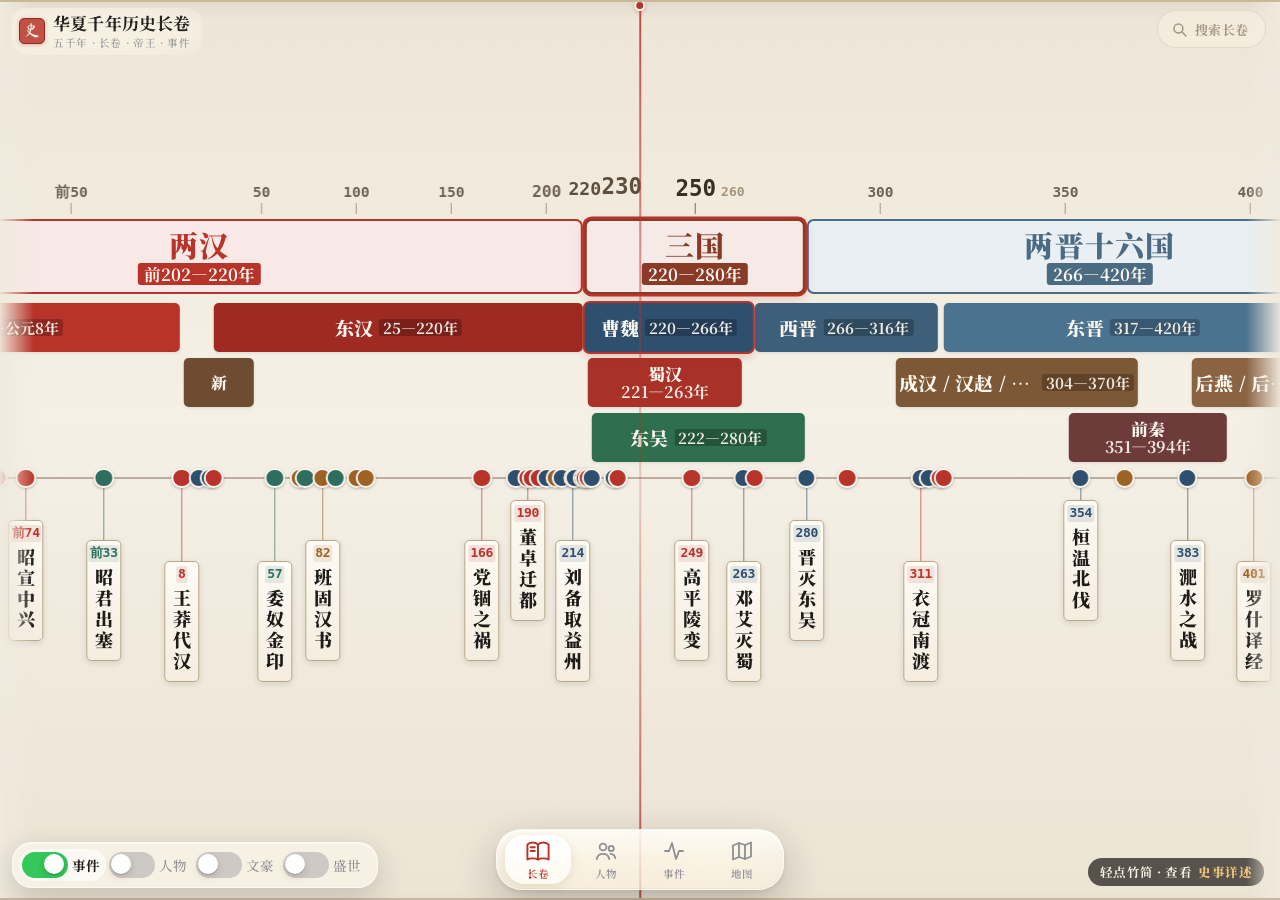
==== commit 566a95b1: "同步本地最新版：整页触摸锁 + 拆分产物 + 构建工具" ====
--- a/chinese-dynasty.html
+++ b/chinese-dynasty.html
@@ -1,7847 +1,8238 @@
-<!DOCTYPE html>
-<html lang="zh-CN">
-<head>
-  <meta charset="UTF-8" />
-  <meta name="viewport" content="width=device-width, initial-scale=1.0, maximum-scale=1.0, user-scalable=no, viewport-fit=cover" />
-  <meta name="apple-mobile-web-app-capable" content="yes" />
-  <meta name="apple-mobile-web-app-status-bar-style" content="default" />
-  <meta name="apple-mobile-web-app-title" content="历史长卷" />
-  <meta name="theme-color" content="#F5F0E6" />
-  <meta name="format-detection" content="telephone=no" />
-  <title>华夏千年历史长卷 · 全景无级缩放版</title>
-  <link rel="preconnect" href="https://fonts.googleapis.com">
-  <link rel="preconnect" href="https://fonts.gstatic.com" crossorigin>
-  <link href="https://fonts.googleapis.com/css2?family=Ma+Shan+Zheng&family=Noto+Serif+SC:wght@500;600;700;900&display=swap" rel="stylesheet">
-  <style>
-    :root {
-      --bg-paper: #F5F0E6;
-      --bg-paper-dark: #EAE1D0;
-      --ink-black: #1E1B18;
-      --ink-secondary: #524B42;
-      --cinnabar: #B8332A;
-      --gold-ochre: #B8863B;
-      --border-ancient: #C9B99B;
-
-      --page-max: 1180px;
-      --page-pad: 12px;
-      --band-h: 42dvh;
-
-      /* iOS 设计令牌 */
-      --ios-ease: cubic-bezier(0.32, 0.72, 0, 1);   /* Apple 转场标准曲线 */
-      --tint: #B8332A;                              /* 主题色（朱砂）承担 iOS tint 角色 */
-      --fill: rgba(120, 120, 128, 0.12);            /* iOS 系统灰填充 */
-      --fill-strong: rgba(120, 120, 128, 0.20);
-      --sep: rgba(60, 60, 67, 0.16);                /* iOS hairline 分隔线 */
-      --gray-label: #8E8E93;                        /* iOS secondaryLabel */
-
-      /* 画卷纵向几何（JS 会按视口高度重算并覆盖，这里只是兜底） */
-      --v: 1;
-      --axis-y: 204px;
-      --macro-top: 26px;
-      --macro-h: 52px;
-      --sub-h: 34px;
-      --slip-w: 28px;
-      --sheet-h: 66dvh;
-    }
-
-    /* ---------- iPad / 平板：放宽版心、加大时间轴带 ---------- */
-    @media (min-width: 820px) {
-      :root { --page-max: 1240px; --page-pad: 20px; --band-h: 44dvh; }
-    }
-    @media (min-width: 820px) and (orientation: landscape) {
-      :root { --band-h: 46dvh; }
-    }
-    @media (min-width: 1200px) {
-      :root { --page-max: 1360px; --page-pad: 28px; }
-    }
-
-    * {
-      box-sizing: border-box;
-      -webkit-tap-highlight-color: transparent;
-      -webkit-touch-callout: none;
-      user-select: none;
-    }
-
-    html {
-      height: 100%;
-      -webkit-text-size-adjust: 100%;
-      text-size-adjust: 100%;
-    }
-
-    body {
-      margin: 0;
-      padding: 0;
-      height: 100dvh;
-      width: 100%;
-      display: flex;
-      flex-direction: column;
-      overflow: hidden;
-      overscroll-behavior: none;
-      touch-action: manipulation;
-      background-color: var(--bg-paper);
-      color: var(--ink-black);
-      /* 苹果系统优先：SF Pro / 苹方，保证在 iOS/iPadOS 上的原生字形与字重 */
-      font-family: -apple-system, BlinkMacSystemFont, 'PingFang SC', 'Helvetica Neue', 'Noto Serif SC', 'Songti SC', sans-serif;
-      background-image:
-        radial-gradient(rgba(184, 134, 59, 0.07) 1px, transparent 0),
-        radial-gradient(rgba(184, 51, 42, 0.04) 1px, transparent 0);
-      background-size: 28px 28px;
-      background-position: 0 0, 14px 14px;
-    }
-
-    .font-calligraphy { font-family: 'Ma Shan Zheng', cursive, serif; }
-    .page-wrap { width: 100%; max-width: var(--page-max); margin: 0 auto; }
-
-    .no-scrollbar { scrollbar-width: none; -ms-overflow-style: none; }
-    .no-scrollbar::-webkit-scrollbar { display: none; }
-
-    /* iOS 细滚动条 */
-    .ancient-scroll::-webkit-scrollbar { width: 4px; }
-    .ancient-scroll::-webkit-scrollbar-track { background: transparent; }
-    .ancient-scroll::-webkit-scrollbar-thumb { background: rgba(60, 60, 67, 0.28); border-radius: 4px; }
-
-    /* ================= 顶部标题栏（iOS 半透明毛玻璃导航栏） ================= */
-    .app-header {
-      flex: 0 0 auto;
-      position: relative;
-      z-index: 30;
-      background: rgba(245, 240, 230, 0.78);
-      -webkit-backdrop-filter: blur(20px) saturate(1.8);
-      backdrop-filter: blur(20px) saturate(1.8);
-      border-bottom: 1px solid var(--sep);
-      padding-top: calc(8px + env(safe-area-inset-top, 0px));
-      padding-bottom: 8px;
-      padding-left: calc(var(--page-pad) + env(safe-area-inset-left, 0px));
-      padding-right: calc(var(--page-pad) + env(safe-area-inset-right, 0px));
-    }
-
-    .header-top {
-      display: flex;
-      align-items: center;
-      justify-content: space-between;
-      gap: 10px;
-      margin-bottom: 6px;
-    }
-
-    .brand { display: flex; align-items: center; gap: 8px; min-width: 0; }
-
-    .seal {
-      width: 28px; height: 28px; flex: 0 0 auto;
-      display: flex; align-items: center; justify-content: center;
-      border-radius: 5px;
-      background: var(--cinnabar);
-      color: #F5F0E6;
-      font-size: 17px;
-      line-height: 1;
-      border: 1px solid #8E241D;
-      box-shadow: 0 1px 3px rgba(142, 36, 29, 0.28);
-      padding-bottom: 2px;
-    }
-
-    .brand-text { min-width: 0; }
-
-    .app-title {
-      margin: 0;
-      font-size: clamp(15px, 1.55vw, 20px);
-      font-weight: 700;
-      letter-spacing: 0.01em;
-      line-height: 1.15;
-      color: var(--ink-black);
-      white-space: nowrap;
-    }
-
-    .app-sub {
-      margin: 2px 0 0;
-      font-size: clamp(9px, 0.95vw, 11px);
-      font-weight: 500;
-      letter-spacing: 0.06em;
-      color: var(--gray-label);
-      white-space: nowrap;
-    }
-
-    .header-tools { display: flex; align-items: center; gap: 8px; flex: 0 0 auto; }
-
-    .year-badge {
-      display: flex;
-      align-items: baseline;
-      gap: 6px;
-      padding: 5px 11px;
-      border-radius: 999px;
-      background: var(--fill);
-      border: none;
-      white-space: nowrap;
-    }
-    #center-era-badge { font-size: clamp(10px, 1.05vw, 13px); font-weight: 600; color: var(--tint); }
-    #center-year-display {
-      font-size: clamp(11px, 1.25vw, 15px);
-      font-weight: 700;
-      font-variant-numeric: tabular-nums;
-      font-family: ui-monospace, 'SF Mono', Menlo, Consolas, monospace;
-    }
-
-    .zoom-box {
-      display: flex;
-      align-items: center;
-      gap: 1px;
-      padding: 2px;
-      border-radius: 999px;
-      background: var(--fill);
-      border: none;
-    }
-    .zoom-btn {
-      width: 28px; height: 24px;
-      display: flex; align-items: center; justify-content: center;
-      border: none; border-radius: 999px;
-      background: transparent;
-      color: var(--ink-black);
-      font-size: 14px; font-weight: 700; line-height: 1;
-      cursor: pointer;
-      transition: background 0.2s ease, transform 0.15s ease;
-    }
-    .zoom-btn:active { background: var(--fill-strong); transform: scale(0.92); }
-    #zoom-label {
-      min-width: 42px;
-      text-align: center;
-      font-size: 11px;
-      font-weight: 700;
-      font-family: ui-monospace, 'SF Mono', Menlo, Consolas, monospace;
-      color: var(--gray-label);
-      transition: color 0.25s ease;
-    }
-    #zoom-label.zoom-active { color: var(--cinnabar); }
-
-    /* 朝代快速检索条 */
-    .header-nav { display: flex; align-items: center; }
-
-    .nav-arrow {
-      flex: 0 0 auto;
-      width: 30px; height: 34px;
-      display: flex; align-items: center; justify-content: center;
-      border: 1px solid #C5B698;
-      background: rgba(229, 222, 201, 0.92);
-      color: var(--ink-secondary);
-      font-size: 15px; font-weight: 900; line-height: 1;
-      cursor: pointer;
-    }
-    .nav-arrow:first-child { border-radius: 6px 0 0 6px; }
-    .nav-arrow:last-child { border-radius: 0 6px 6px 0; }
-    .nav-arrow:active { background: #D6CCB4; }
-
-    .dynasty-nav-scroll {
-      flex: 1 1 auto;
-      display: flex;
-      align-items: center;
-      gap: 6px;
-      min-width: 0;
-      overflow-x: auto;
-      overflow-y: hidden;
-      white-space: nowrap;
-      padding: 3px 8px;
-      background: rgba(232, 224, 206, 0.62);
-      border-top: 1px solid rgba(197, 182, 152, 0.7);
-      border-bottom: 1px solid rgba(197, 182, 152, 0.7);
-      -webkit-overflow-scrolling: touch;
-      touch-action: pan-x;
-      scroll-behavior: smooth;
-      scrollbar-width: none;
-    }
-    .dynasty-nav-scroll::-webkit-scrollbar { display: none; }
-
-    .dyn-nav-pill {
-      flex: 0 0 auto;
-      display: inline-flex;
-      align-items: center;
-      min-height: 28px;
-      padding: 5px 11px;
-      border-radius: 6px;
-      border: 1px solid #C9B99B;
-      background: #FAF6EE;
-      color: var(--ink-black);
-      font-family: inherit;
-      font-size: clamp(11px, 1.1vw, 13.5px);
-      font-weight: 900;
-      letter-spacing: 0.02em;
-      cursor: pointer;
-      transition: background 0.18s ease, color 0.18s ease, border-color 0.18s ease;
-    }
-    .dyn-nav-pill.active {
-      background: var(--cinnabar);
-      color: #FAF6EE;
-      border-color: #8E241D;
-      box-shadow: 0 1px 4px rgba(184, 51, 42, 0.3);
-    }
-
-    /* ================= 画卷时间轴 ================= */
-    .timeline-band {
-      position: relative;
-      flex: 1 1 auto;
-      height: auto;
-      min-height: 150px;
-      overflow: hidden;
-      touch-action: none;
-      cursor: grab;
-      background: linear-gradient(180deg,
-        rgba(234, 225, 208, 0.72) 0%,
-        rgba(245, 240, 230, 0.96) 46%,
-        rgba(234, 225, 208, 0.82) 100%);
-      border-top: 2px solid var(--border-ancient);
-      border-bottom: 2px solid var(--border-ancient);
-      box-shadow: inset 0 6px 16px rgba(30, 27, 24, 0.06);
-    }
-    .timeline-band.grabbing { cursor: grabbing; }
-
-    #timeline-canvas {
-      position: relative;
-      height: 100%;
-      width: 100%;
-      will-change: transform;
-      backface-visibility: hidden;
-    }
-
-    .layer { position: absolute; inset: 0; pointer-events: none; }
-
-    /* 画卷两端柔和收边 */
-    .edge-fade {
-      position: absolute; top: 0; bottom: 0; width: 34px;
-      pointer-events: none; z-index: 46;
-    }
-    .edge-fade-l { left: 0; background: linear-gradient(90deg, rgba(240, 234, 222, 0.95), rgba(240, 234, 222, 0)); }
-    .edge-fade-r { right: 0; background: linear-gradient(270deg, rgba(240, 234, 222, 0.95), rgba(240, 234, 222, 0)); }
-
-    /* 中心游标 */
-    .center-indicator {
-      position: absolute; top: 0; bottom: 0; left: 50%;
-      width: 1.5px;
-      transform: translateX(-50%);
-      background: linear-gradient(180deg,
-        rgba(184, 51, 42, 0.85) 0%,
-        rgba(184, 51, 42, 0.2) 55%,
-        rgba(184, 51, 42, 0.85) 100%);
-      pointer-events: none;
-      z-index: 40;
-    }
-    .center-dot {
-      position: absolute; top: -2px; left: 50%;
-      width: 11px; height: 11px;
-      margin-left: -5.5px;
-      border-radius: 999px;
-      background: var(--cinnabar);
-      border: 2px solid #FAF6EE;
-      box-shadow: 0 1px 4px rgba(184, 51, 42, 0.35);
-    }
-
-    /* 刻度 */
-    #ticks-layer { position: absolute; left: 0; right: 0; top: 0; height: calc(26px * var(--v)); pointer-events: none; }
-    .tick {
-      position: absolute; top: 0;
-      display: flex; flex-direction: column; align-items: center;
-      transform: translateX(-50%);
-      transition: opacity 0.2s ease;
-    }
-    .tick-label {
-      margin-top: calc(3px * var(--v));
-      font-size: calc(10px * var(--v));
-      font-weight: 700;
-      line-height: 1;
-      color: #6E6254;
-      font-family: ui-monospace, Menlo, Consolas, monospace;
-      white-space: nowrap;
-    }
-    .tick-mark {
-      width: 1px; height: calc(8px * var(--v));
-      margin-top: calc(2px * var(--v));
-      background: #A89882;
-    }
-
-    /* 顶部大朝代块 */
-    .macro-dynasty-block {
-      position: absolute;
-      top: var(--macro-top);
-      height: var(--macro-h);
-      border-radius: 7px;
-      border: 2px solid transparent;
-      display: flex;
-      flex-direction: column;
-      justify-content: center;
-      align-items: center;
-      padding: 2px 4px;
-      overflow: hidden;
-      cursor: pointer;
-      pointer-events: auto;
-      transition: filter 0.25s ease, box-shadow 0.25s ease;
-    }
-    .macro-dynasty-block.active-dynasty {
-      box-shadow: 0 0 0 2.5px var(--cinnabar), 0 4px 12px rgba(184, 51, 42, 0.22);
-      z-index: 15;
-    }
-    .macro-name {
-      font-weight: 900;
-      letter-spacing: 0.04em;
-      line-height: 1.15;
-      max-width: 100%;
-      overflow: hidden;
-      text-overflow: ellipsis;
-      white-space: nowrap;
-    }
-    .macro-period {
-      margin-top: 2px;
-      padding: 1px 6px;
-      border-radius: 3px;
-      font-size: calc(11.5px * var(--v));
-      font-weight: 700;
-      color: #FAF6EE;
-      line-height: 1.2;
-      max-width: 100%;
-      overflow: hidden;
-      text-overflow: ellipsis;
-      white-space: nowrap;
-    }
-
-    /* 细分政权 / 并立国家块 */
-    .sub-regime-block {
-      position: absolute;
-      height: var(--sub-h);
-      border-radius: 5px;
-      display: flex;
-      flex-direction: row;
-      align-items: center;
-      justify-content: center;
-      gap: 6px;
-      padding: 0 4px;
-      color: #FAF6EE;
-      cursor: pointer;
-      overflow: hidden;
-      white-space: nowrap;
-      pointer-events: auto;
-      box-shadow: 0 1px 3px rgba(0, 0, 0, 0.1);
-      transition: transform 0.18s ease, box-shadow 0.2s ease;
-    }
-    .sub-regime-block.stacked { flex-direction: column; gap: 2px; }
-    .sub-name { font-weight: 900; line-height: 1; overflow: hidden; text-overflow: ellipsis; max-width: 100%; }
-    .sub-period { font-weight: 700; line-height: 1; opacity: 0.92; overflow: hidden; text-overflow: ellipsis; max-width: 100%; }
-    .sub-period.inline-badge { padding: 1px 4px; border-radius: 3px; background: rgba(0, 0, 0, 0.25); flex: 0 0 auto; }
-
-    @media (hover: hover) and (pointer: fine) {
-      .sub-regime-block:hover { z-index: 25; transform: translateY(-1px); }
-      .macro-dynasty-block:hover { filter: brightness(1.04); }
-    }
-
-    .sub-regime-block.active-sub {
-      box-shadow: 0 0 0 2px var(--cinnabar), 0 4px 10px rgba(184, 51, 42, 0.28);
-      z-index: 30;
-    }
-
-    /* 事件基线与节点 */
-    #events-axis-line {
-      position: absolute; left: 0; right: 0;
-      top: var(--axis-y);
-      height: 2px;
-      background: rgba(140, 122, 107, 0.55);
-      pointer-events: none;
-    }
-
-    .event-node {
-      position: absolute;
-      transform: translateX(-50%);
-      z-index: 35;
-      cursor: pointer;
-      pointer-events: auto;
-    }
-    .event-stack { display: flex; flex-direction: column; align-items: center; }
-
-    .pulse-circle {
-      position: relative;
-      width: calc(14px * var(--v));
-      height: calc(14px * var(--v));
-      border-radius: 999px;
-      border: 2px solid #FAF6EE;
-      box-shadow: 0 1px 3px rgba(0, 0, 0, 0.25);
-      transition: transform 0.35s ease, opacity 0.35s ease;
-    }
-
-    .slip-fold-wrapper {
-      display: flex;
-      flex-direction: column;
-      align-items: center;
-      transform-origin: top center;
-      transition: opacity 0.4s cubic-bezier(0.22, 1, 0.36, 1), transform 0.44s cubic-bezier(0.34, 1.4, 0.64, 1);
-      will-change: transform, opacity;
-    }
-
-    .stem-line { width: 1.5px; opacity: 0.65; }
-
-    /* ------------------------------------------------------------------
-       人物 / 文豪 / 盛世竖卡
-       姓名与年代一律竖排（writing-mode: vertical-rl），形如简牍名牌：
-       宽度仅 34 设计单位（原横卡 100），轴下留白更疏朗，字距更从容
-       ------------------------------------------------------------------ */
-    .axis-person-card {
-      --ac: #B8A686;
-      --ac-soft: #F3ECD9;
-      display: flex;
-      flex-direction: row-reverse;
-      align-items: center;
-      justify-content: center;
-      gap: calc(1.5px * var(--v));
-      width: calc(36px * var(--v));
-      height: calc(64px * var(--v));
-      padding: calc(4px * var(--v)) calc(3.5px * var(--v));
-      background: linear-gradient(168deg, #FEFCF7 0%, var(--ac-soft) 100%);
-      border: 1px solid var(--ac);
-      border-radius: calc(4px * var(--v));
-      box-shadow: 0 1px 4px rgba(30, 27, 24, 0.13), inset 0 1px 0 rgba(255, 255, 255, 0.7);
-      transition: transform 0.26s cubic-bezier(0.22, 1, 0.36, 1), box-shadow 0.26s ease, border-color 0.26s ease;
-      overflow: hidden;
-    }
-    .axis-person-card .ap-name {
-      writing-mode: vertical-rl;
-      text-orientation: upright;
-      height: 100%;
-      font-size: calc(12.5px * var(--v));
-      font-weight: 700;
-      line-height: 1.02;
-      letter-spacing: calc(0.4px * var(--v));
-      color: #1E1B18;
-      overflow: hidden;
-    }
-    .axis-person-card .ap-life .num { text-orientation: mixed; letter-spacing: 0; }
-
-    .axis-person-card .ap-life {
-      writing-mode: vertical-rl;
-      text-orientation: mixed;
-      height: 100%;
-      word-break: keep-all;
-      font-size: calc(7.2px * var(--v));
-      line-height: 0.95;
-      letter-spacing: calc(-0.1px * var(--v));
-      color: #857761;
-      font-variant-numeric: tabular-nums;
-      overflow: hidden;
-    }
-
-    /* 重要人物：石青 */
-    #timeline-canvas[data-layer="figures"] .axis-person-card { --ac: #86A0B2; --ac-soft: #E9EFF2; }
-    #timeline-canvas[data-layer="figures"] .axis-person-card .ap-life { color: #4A6880; }
-    /* 文学大家：藕荷 */
-    #timeline-canvas[data-layer="literati"] .axis-person-card { --ac: #AE9CC4; --ac-soft: #F0EBF6; }
-    #timeline-canvas[data-layer="literati"] .axis-person-card .ap-life { color: #6A5686; }
-    /* 各朝盛世：鎏金 */
-    #timeline-canvas[data-layer="eras"] .axis-person-card { --ac: #C09A3E; --ac-soft: #FAF1D8; }
-    #timeline-canvas[data-layer="eras"] .axis-person-card .ap-life { color: #8A6A1C; }
-
-    .event-node.selected .axis-person-card {
-      background: linear-gradient(165deg, #C8382E 0%, #9E261E 100%);
-      border-color: #7F1D1D;
-      box-shadow: 0 4px 12px rgba(184, 51, 42, 0.4);
-      transform: translateY(2px) scale(1.04);
-    }
-    .event-node.selected .axis-person-card .ap-name { color: #FFFFFF; }
-    .event-node.selected .axis-person-card .ap-life { color: rgba(255, 255, 255, 0.84); }
-
-    .vertical-bamboo-slip {
-      display: flex;
-      flex-direction: column;
-      align-items: center;
-      width: var(--slip-w);
-      padding: calc(3px * var(--v)) calc(2px * var(--v)) calc(6px * var(--v));
-      background: linear-gradient(180deg, #FDFBF5 0%, #F5EDE0 100%);
-      border: 1.5px solid #B8A686;
-      border-radius: 5px;
-      box-shadow: 0 2px 6px rgba(30, 27, 24, 0.12);
-      transition: transform 0.28s cubic-bezier(0.22, 1, 0.36, 1), box-shadow 0.28s ease, background 0.28s ease;
-    }
-
-    .slip-year {
-      font-size: calc(9px * var(--v));
-      font-weight: 900;
-      line-height: 1.1;
-      padding: 1px 2px;
-      border-radius: 2px;
-      margin-bottom: calc(3px * var(--v));
-      white-space: nowrap;
-      letter-spacing: -0.3px;
-      font-family: ui-monospace, Menlo, Consolas, monospace;
-    }
-
-    .slip-title {
-      writing-mode: vertical-rl;
-      text-orientation: upright;
-      font-size: calc(12.5px * var(--v));
-      font-weight: 900;
-      line-height: 1.15;
-      letter-spacing: calc(2px * var(--v));
-      color: #1E1B18;
-      padding: 1px 0;
-    }
-
-    /* <80% 缩放时柔和折叠竹简 */
-    .event-node.folded-by-zoom .slip-fold-wrapper {
-      opacity: 0;
-      transform: translateY(-10px) scaleY(0.15) scaleX(0.6);
-      pointer-events: none;
-    }
-    .event-node.folded-by-zoom .pulse-circle { transform: scale(0.78); opacity: 0.74; }
-
-    /* 密度抽样：放不下的节点只保留圆点，标签收起；选中时强制展开 */
-    .event-node.label-hidden .slip-fold-wrapper { display: none; }
-    .event-node.label-hidden.selected .slip-fold-wrapper { display: flex; }
-
-    /* ---------------- 长卷图层搜索（跟随下方图层开关） ---------------- */
-    .axis-search-btn {
-      width: 40px; height: 40px;
-      display: flex; align-items: center; justify-content: center;
-      border: 1px solid #D9CFBB; border-radius: 12px;
-      background: #FBF7EE; color: #6B5B48;
-      cursor: pointer; flex: 0 0 auto;
-      transition: transform 0.15s ease, background 0.2s ease;
-    }
-    .axis-search-btn:active { transform: scale(0.94); background: #F1E9D8; }
-    .axis-search-panel {
-      position: fixed; inset: 0; z-index: 96;
-      background: rgba(24, 19, 13, 0.38);
-      -webkit-tap-highlight-color: transparent;
-    }
-    .axis-search-panel .as-box {
-      position: absolute; left: 50%;
-      top: calc(env(safe-area-inset-top, 0px) + 10px);
-      transform: translate(-50%, -14px);
-      width: min(460px, calc(100% - 20px));
-      max-height: calc(100dvh - 90px);
-      display: flex; flex-direction: column;
-      background: rgba(251, 247, 238, 0.97);
-      -webkit-backdrop-filter: blur(20px) saturate(1.5);
-      backdrop-filter: blur(20px) saturate(1.5);
-      border: 1px solid rgba(216, 206, 188, 0.9);
-      border-radius: 18px;
-      box-shadow: 0 22px 60px rgba(28, 22, 14, 0.32);
-      padding: 12px;
-      opacity: 0;
-      transition: opacity 0.2s ease, transform 0.26s var(--ios-ease, cubic-bezier(0.22, 1, 0.36, 1));
-    }
-    .axis-search-panel.on .as-box { opacity: 1; transform: translate(-50%, 0); }
-    .as-input-row {
-      display: flex; align-items: center; gap: 8px;
-      background: #FFFFFF; border: 1px solid #E2D8C4; border-radius: 12px;
-      padding: 0 10px; height: 44px;
-    }
-    .as-input-row svg { flex: 0 0 auto; color: #9A8B74; }
-    .as-input-row input {
-      flex: 1 1 auto; min-width: 0; border: none; outline: none;
-      background: transparent; font-family: inherit;
-      font-size: 15.5px; color: #33291E;
-    }
-    .as-input-row input::placeholder { color: #B4A68D; }
-    .as-close {
-      flex: 0 0 auto; width: 30px; height: 30px; border: none; border-radius: 9px;
-      background: #F0E8D8; color: #6B5B48; font-size: 14px; cursor: pointer;
-    }
-    .as-hint {
-      margin: 9px 4px 4px; font-size: 12px; font-weight: 700; color: #8A7A64;
-      letter-spacing: 0.04em;
-    }
-    .as-results { overflow-y: auto; -webkit-overflow-scrolling: touch; margin-top: 4px; }
-    .as-item {
-      width: 100%; display: flex; align-items: baseline; gap: 10px;
-      border: none; background: transparent; cursor: pointer;
-      padding: 11px 8px; border-radius: 10px; text-align: left; font-family: inherit;
-    }
-    .as-item:active { background: #EFE6D2; }
-    .as-item + .as-item { border-top: 1px solid rgba(216, 206, 188, 0.55); }
-    .as-item .as-year {
-      flex: 0 0 auto; min-width: 46px; text-align: center;
-      font-size: 12px; font-weight: 800; color: #B8332A;
-      background: rgba(184, 51, 42, 0.09); border-radius: 6px; padding: 2px 6px;
-    }
-    .as-item .as-title { font-size: 15px; font-weight: 700; color: #33291E; }
-    .as-item .as-sub {
-      margin-left: auto; flex: 0 1 auto; font-size: 11.5px; color: #9A8B74;
-      white-space: nowrap; overflow: hidden; text-overflow: ellipsis; max-width: 34%;
-    }
-    .as-empty { padding: 26px 0 22px; text-align: center; font-size: 13.5px; color: #A79780; }
-
-    /* 总开关关闭时隐藏 */
-    .event-node.hidden-by-switch {
-      opacity: 0;
-      pointer-events: none;
-    }
-
-    /* ============================================================
-       「重大事件」折叠动画：由 JS 逐帧驱动 --fold（0=展开 1=折叠）
-       事件竹简与引线向轴线收拢、轴线渐隐，画布内容重新垂直居中
-       ============================================================ */
-    #events-axis-line { opacity: calc(1 - var(--fold, 0)); }
-    #timeline-canvas.events-off .event-node { pointer-events: none; }
-    #timeline-canvas.fold-anim .event-node,
-    #timeline-canvas.fold-anim .pulse-circle,
-    #timeline-canvas.fold-anim .slip-fold-wrapper { transition: none; }
-    #timeline-canvas .pulse-circle { opacity: calc(1 - var(--fold, 0)); }
-    #timeline-canvas .slip-fold-wrapper {
-      opacity: calc(1 - var(--fold, 0));
-      transform: translateY(calc(var(--fold, 0) * 12px)) scale(calc(1 - var(--fold, 0) * 0.94));
-    }
-    #timeline-canvas { will-change: transform; }
-
-    .event-node.selected { z-index: 42; }
-    .event-node.selected .vertical-bamboo-slip {
-      background: linear-gradient(180deg, #C8382E 0%, #9E261E 100%);
-      border-color: #7F1D1D;
-      box-shadow: 0 5px 14px rgba(184, 51, 42, 0.42);
-      transform: translateY(2px) scale(1.06);
-    }
-    .event-node.selected .slip-year { background: rgba(255, 255, 255, 0.22) !important; color: #FFF !important; }
-    .event-node.selected .slip-title { color: #FFFFFF; }
-
-    @keyframes pulse-ring {
-      0% { transform: scale(0.85); opacity: 0.85; }
-      70% { transform: scale(2.1); opacity: 0; }
-      100% { transform: scale(2.1); opacity: 0; }
-    }
-    .event-node.selected .pulse-circle::after {
-      content: '';
-      position: absolute;
-      inset: -4px;
-      border-radius: 999px;
-      border: 2px solid var(--cinnabar);
-      animation: pulse-ring 1.7s infinite;
-    }
-
-    /* ================= 控制栏 ================= */
-    .app-controls {
-      flex: 0 0 auto;
-      z-index: 20;
-      background: rgba(234, 225, 208, 0.72);
-      -webkit-backdrop-filter: blur(16px) saturate(1.6);
-      backdrop-filter: blur(16px) saturate(1.6);
-      border-bottom: 1px solid var(--sep);
-      padding: 6px var(--page-pad);
-    }
-    .controls-row {
-      display: flex;
-      align-items: center;
-      justify-content: space-between;
-      gap: 8px;
-    }
-    .layer-switches {
-      display: flex;
-      align-items: center;
-      gap: 2px;
-      flex: 0 1 auto;
-      min-width: 0;
-      overflow-x: auto;
-      scrollbar-width: none;
-      -webkit-overflow-scrolling: touch;
-    }
-    .layer-switches::-webkit-scrollbar { display: none; }
-
-    /* 整块「开关 + 标签」即按钮：触控区更大，符合 iOS 习惯 */
-    .layer-switch {
-      display: flex;
-      align-items: center;
-      gap: 6px;
-      flex: 0 0 auto;
-      padding: 3px 9px 3px 3px;
-      border: none;
-      border-radius: 999px;
-      background: transparent;
-      color: var(--gray-label);
-      font-family: inherit;
-      font-size: clamp(12px, 1.06vw, 13.5px);
-      font-weight: 500;
-      cursor: pointer;
-      -webkit-tap-highlight-color: transparent;
-      transition: background 0.22s ease, color 0.22s ease, transform 0.14s ease;
-    }
-    .layer-switch .switch { pointer-events: none; }
-    .layer-switch .switch-label { font-size: inherit; font-weight: inherit; }
-    .layer-switch:active { transform: scale(0.96); }
-    .layer-switch.on {
-      color: var(--ink-black);
-      font-weight: 700;
-      background: rgba(255, 255, 255, 0.62);
-    }
-    /* 四个图层各自的主题色（仅作用于开关开启态，保持克制） */
-    .layer-switch[data-layer="events"].on .switch { background: #34C759; }
-    .layer-switch[data-layer="figures"].on .switch { background: #3C6E8F; }
-    .layer-switch[data-layer="literati"].on .switch { background: #7A5AA8; }
-    .layer-switch[data-layer="eras"].on .switch { background: #C09020; }
-
-    .layer-count {
-      flex: 0 0 auto;
-      font-size: 11px;
-      font-weight: 600;
-      color: #8A7C68;
-      white-space: nowrap;
-      font-variant-numeric: tabular-nums;
-    }
-    .layer-switch .short { display: none; }
-
-    /* 小屏：简称 + 紧凑开关 + 隐藏计数，保证四个开关一行放下 */
-    @media (max-width: 560px) {
-      .layer-switch { gap: 4px; padding: 2px 6px 2px 2px; font-size: 12px; }
-      .layer-switch .full { display: none; }
-      .layer-switch .short { display: inline; }
-      .layer-switch .switch { width: 34px; height: 21px; }
-      .layer-switch .switch .knob { width: 17px; height: 17px; }
-      .layer-switch.on .switch .knob { transform: translateX(13px); }
-      .layer-switch.on:active .switch .knob { transform: translateX(13px) scale(1.08); }
-      .layer-count { display: none; }
-    }
-
-    /* UISwitch 原生样式：开启为系统绿、白色圆钮带投影 */
-    .switch {
-      position: relative;
-      width: 46px; height: 28px;
-      flex: 0 0 auto;
-      border: none;
-      border-radius: 999px;
-      background: rgba(120, 120, 128, 0.32);
-      padding: 0;
-      cursor: pointer;
-      transition: background 0.25s ease;
-    }
-    .switch.on { background: #34C759; }
-    .knob {
-      position: absolute; top: 2px; left: 2px;
-      width: 24px; height: 24px;
-      border-radius: 999px;
-      background: #FFFFFF;
-      box-shadow: 0 3px 8px rgba(0, 0, 0, 0.15), 0 1px 1px rgba(0, 0, 0, 0.16);
-      transition: transform 0.25s var(--ios-ease);
-    }
-    .switch.on .knob { transform: translateX(18px); }
-    .switch:active .knob { transform: scale(1.08); }
-    .switch.on:active .knob { transform: translateX(18px) scale(1.08); }
-
-    .switch-label { font-size: clamp(12px, 1.1vw, 14px); font-weight: 600; white-space: nowrap; }
-
-    .status-pill {
-      font-size: clamp(10px, 0.95vw, 12px);
-      font-weight: 600;
-      padding: 3px 9px;
-      border-radius: 999px;
-      white-space: nowrap;
-      background: rgba(52, 199, 89, 0.16);
-      color: #248A3D;
-      transition: background 0.3s ease, color 0.3s ease;
-    }
-    .status-pill[data-state="folded"] { background: rgba(184, 134, 59, 0.2); color: #8C5818; }
-    .status-pill[data-state="off"] { background: var(--fill); color: var(--gray-label); }
-
-    .filter-bar {
-      flex: 1 1 auto;
-      display: flex;
-      align-items: center;
-      justify-content: flex-end;
-      gap: 6px;
-      min-width: 0;
-      overflow-x: auto;
-      overflow-y: hidden;
-      padding: 2px 0;
-      -webkit-overflow-scrolling: touch;
-      touch-action: pan-x;
-      scrollbar-width: none;
-    }
-    .filter-bar::-webkit-scrollbar { display: none; }
-
-    .cat-pill {
-      flex: 0 0 auto;
-      min-height: 26px;
-      padding: 4px 12px;
-      border: none;
-      border-radius: 999px;
-      background: var(--fill);
-      color: var(--ink-secondary);
-      font-family: inherit;
-      font-size: clamp(10.5px, 1.05vw, 13px);
-      font-weight: 600;
-      white-space: nowrap;
-      cursor: pointer;
-      transition: background 0.2s ease, color 0.2s ease;
-    }
-    .cat-pill.active { background: var(--tint); color: #FFFFFF; }
-
-    /* ============================================================
-       详情弹窗：由屏幕下方升起，悬浮于卷轴画面之上
-       - 默认占屏高 2/3，圆角 + 毛玻璃，不推动卷轴
-       - 点右上角 ✕ 或弹窗外的遮罩退出
-       ============================================================ */
-    #view-scroll { position: relative; }
-
-    .sheet-backdrop {
-      position: fixed;
-      inset: 0;
-      z-index: 110;
-      background: rgba(28, 24, 20, 0.42);
-      -webkit-backdrop-filter: blur(3px) saturate(1.05);
-      backdrop-filter: blur(3px) saturate(1.05);
-      opacity: 0;
-      visibility: hidden;
-      pointer-events: none;
-      transition: opacity 0.34s var(--ios-ease), visibility 0s linear 0.34s;
-    }
-    #view-scroll.sheet-open .sheet-backdrop {
-      opacity: 1;
-      visibility: visible;
-      pointer-events: auto;
-      transition: opacity 0.34s var(--ios-ease), visibility 0s;
-    }
-
-    .detail-sheet {
-      position: fixed;
-      left: 0;
-      right: 0;
-      bottom: 0;
-      z-index: 120;
-      display: block;
-      height: var(--sheet-h);
-      max-height: calc(100dvh - 72px);
-      margin: 0;
-      padding: 0 var(--page-pad) calc(8px + env(safe-area-inset-bottom, 0px));
-      background: rgba(250, 246, 238, 0.97);
-      -webkit-backdrop-filter: blur(24px) saturate(1.7);
-      backdrop-filter: blur(24px) saturate(1.7);
-      border-top: 1px solid rgba(120, 104, 84, 0.18);
-      border-radius: 22px 22px 0 0;
-      box-shadow: 0 -18px 48px rgba(24, 20, 16, 0.28);
-      transform: translateY(102%);
-      opacity: 0;
-      visibility: hidden;
-      transition: transform 0.46s var(--ios-ease), opacity 0.3s ease, visibility 0s linear 0.46s;
-      will-change: transform;
-    }
-    #view-scroll.sheet-open .detail-sheet {
-      transform: translateY(0);
-      opacity: 1;
-      visibility: visible;
-      transition: transform 0.46s var(--ios-ease), opacity 0.24s ease, visibility 0s;
-    }
-    /* 弹窗开启时暂停视图切换的位移动画，避免 fixed 定位参照系漂移 */
-    body.sheet-open .view.active { animation: none; }
-
-    .sheet-wrap {
-      height: 100%;
-      display: flex;
-      flex-direction: column;
-      min-height: 0;
-      padding-top: 2px;
-    }
-
-    .sheet-grip {
-      flex: 0 0 auto;
-      width: 160px;
-      margin: 0 auto;
-      height: 22px;
-      display: flex;
-      align-items: center;
-      justify-content: center;
-      cursor: ns-resize;
-      touch-action: none;
-    }
-    .sheet-grip span {
-      display: block;
-      width: 36px;
-      height: 5px;
-      border-radius: 999px;
-      background: rgba(60, 60, 67, 0.30);
-    }
-
-    .detail-card {
-      position: relative;
-      flex: 1 1 auto;
-      min-height: 0;
-      display: flex;
-      flex-direction: column;
-      overflow: hidden;
-      background: #FAF6EE;
-      border: 1px solid var(--sep);
-      border-radius: 14px;
-      box-shadow: 0 3px 12px rgba(30, 27, 24, 0.06);
-    }
-
-    .detail-head {
-      flex: 0 0 auto;
-      display: flex;
-      align-items: center;
-      justify-content: space-between;
-      gap: 6px 10px;
-      flex-wrap: wrap;
-      background: #EFE7D6;
-      border-bottom: 1px solid #D8CBB3;
-      padding: 6px 48px 6px 12px;
-      min-height: 48px;
-    }
-    .detail-tags { display: flex; align-items: center; gap: 6px; flex-wrap: wrap; min-width: 0; }
-
-    .tag-type {
-      font-size: clamp(13px, 1.15vw, 15px);
-      font-weight: 900;
-      padding: 3px 10px;
-      border-radius: 4px;
-      background: var(--cinnabar);
-      color: #FAF6EE;
-      white-space: nowrap;
-    }
-    .tag-dynasty {
-      font-size: clamp(13px, 1.15vw, 15px);
-      font-weight: 800;
-      padding: 3px 10px;
-      border-radius: 4px;
-      background: #E2D8C0;
-      color: var(--ink-black);
-      border: 1px solid #C5B698;
-      white-space: nowrap;
-    }
-    .tag-year {
-      font-size: clamp(14px, 1.25vw, 16px);
-      font-weight: 900;
-      color: var(--cinnabar);
-      font-family: ui-monospace, Menlo, Consolas, monospace;
-      white-space: nowrap;
-    }
-
-    .detail-nav { display: flex; align-items: center; gap: 6px; flex: 0 0 auto; flex-wrap: wrap; justify-content: flex-end; }
-    .nav-btn {
-      min-height: 34px;
-      padding: 6px 13px;
-      border-radius: 8px;
-      border: none;
-      background: var(--fill);
-      color: var(--ink-black);
-      font-family: inherit;
-      font-size: clamp(13px, 1.15vw, 15px);
-      font-weight: 600;
-      white-space: nowrap;
-      cursor: pointer;
-      transition: background 0.2s ease, transform 0.15s ease;
-    }
-    .nav-btn:active { background: #D8CEB5; transform: scale(0.97); }
-    .nav-btn.close-btn {
-      position: absolute;
-      top: 7px;
-      right: 8px;
-      z-index: 5;
-      min-width: 0;
-      width: 31px;
-      height: 31px;
-      padding: 0;
-      display: grid;
-      place-items: center;
-      border-radius: 50%;
-      background: rgba(60, 60, 67, 0.10);
-      color: #4A423A;
-      font-size: 15px;
-      font-weight: 700;
-      line-height: 1;
-    }
-    .nav-btn.close-btn:active { background: rgba(60, 60, 67, 0.20); transform: scale(0.92); }
-
-    .detail-scroll {
-      flex: 1 1 auto;
-      min-height: 0;
-      overflow-y: auto;
-      overflow-x: hidden;
-      overscroll-behavior: contain;
-      -webkit-overflow-scrolling: touch;
-      padding: 10px 12px 12px;
-      user-select: text;
-      -webkit-user-select: text;
-    }
-
-    .detail-fade-transition { transition: opacity 0.22s ease, transform 0.22s ease; }
-    .detail-fade-out { opacity: 0.2; transform: translateY(4px); }
-
-    /* 三栏容器（竖屏时纵向堆叠，横屏时并排） */
-    .dt-col { min-width: 0; }
-    .dt-col + .dt-col { margin-top: 10px; }
-
-    .detail-title-row { display: flex; align-items: baseline; justify-content: space-between; gap: 4px 14px; flex-wrap: wrap; }
-    #detail-title {
-      margin: 0;
-      font-size: clamp(20px, 2.2vw, 27px);
-      font-weight: 900;
-      letter-spacing: 0.02em;
-      line-height: 1.32;
-      color: var(--ink-black);
-    }
-
-    .detail-meta {
-      display: flex;
-      flex-wrap: wrap;
-      gap: 4px 10px;
-      margin-top: 6px;
-      font-size: clamp(14px, 1.25vw, 16px);
-      color: #6B5B48;
-      font-weight: 700;
-    }
-    .detail-meta b { color: var(--ink-black); font-weight: 900; }
-
-    .detail-desc {
-      margin: 8px 0 0;
-      font-size: clamp(16px, 1.7vw, 20px);
-      line-height: 1.85;
-      font-weight: 500;
-      color: #2C2621;
-    }
-
-    .detail-extended {
-      margin-top: 8px;
-      padding: 9px 11px;
-      border-radius: 6px;
-      border: 1px solid #DCD0B8;
-      background: #F3ECE0;
-    }
-    .extended-head {
-      display: flex;
-      align-items: center;
-      gap: 6px;
-      flex-wrap: wrap;
-      font-size: clamp(12.5px, 1.15vw, 14.5px);
-      font-weight: 900;
-      color: #7A5C38;
-    }
-    .extended-head .hint { font-size: 0.85em; font-weight: 500; color: #8C7A6B; }
-    #detail-extended-text {
-      margin: 6px 0 0;
-      font-size: clamp(15.5px, 1.6vw, 19px);
-      line-height: 1.88;
-      color: #2C2621;
-    }
-    #detail-more {
-      margin: 7px 0 0;
-      padding-top: 7px;
-      border-top: 1px dashed #D3C4A8;
-      font-size: clamp(15px, 1.55vw, 18.5px);
-      line-height: 1.82;
-      color: #3A322B;
-    }
-    #detail-more:empty { display: none; }
-
-    .detail-impact {
-      margin-top: 8px;
-      padding: 8px 11px;
-      border-left: 4px solid var(--cinnabar);
-      border-radius: 0 6px 6px 0;
-      background: #EDE4D3;
-      font-size: clamp(15px, 1.55vw, 18px);
-      line-height: 1.8;
-      color: #3A322B;
-    }
-    .impact-label { font-weight: 900; color: var(--cinnabar); }
-    .detail-impact[hidden] { display: none !important; }
-
-    /* ---------- 人物胶囊 ---------- */
-    .fig-chips { display: flex; flex-wrap: wrap; gap: 5px; margin-top: 8px; }
-    .fig-chip {
-      min-height: 30px;
-      padding: 4px 11px;
-      border-radius: 999px;
-      border: 1px solid #CBB99A;
-      background: #F1E8D8;
-      color: #5C4630;
-      font-family: inherit;
-      font-size: clamp(12.5px, 1.1vw, 14px);
-      font-weight: 800;
-      cursor: pointer;
-      white-space: nowrap;
-      transition: background 0.18s ease, border-color 0.18s ease;
-    }
-    .fig-chip[data-known="1"]::before { content: '·'; margin-right: 3px; color: var(--cinnabar); font-weight: 900; }
-    .fig-chip.active { background: var(--ink-black); color: #FAF6EE; border-color: var(--ink-black); }
-
-    /* ---------- 人物简介面板 ---------- */
-    .person-box {
-      margin-top: 8px;
-      border: 1px solid #CDBB9C;
-      border-radius: 7px;
-      background: #F7EFE0;
-      padding: 9px 11px;
-    }
-    .person-box[hidden] { display: none; }
-    .person-head { display: flex; align-items: baseline; gap: 8px; flex-wrap: wrap; }
-    .person-name { font-size: clamp(17px, 1.5vw, 19px); font-weight: 900; color: var(--ink-black); }
-    .person-role { font-size: clamp(13px, 1.15vw, 14.5px); font-weight: 800; color: #8B3A26; }
-    .person-text { margin: 6px 0 0; font-size: clamp(16px, 1.55vw, 18.5px); line-height: 1.8; color: #332C25; }
-
-    /* ---------- 百度百科卡片 ---------- */
-    .baike-box {
-      margin-top: 2px;
-      border: 1px solid #CFC0A4;
-      border-radius: 7px;
-      background: #FCFAF5;
-      padding: 8px 10px;
-    }
-    .baike-box[data-state="offline"] { background: #F1EBE0; border-style: dashed; }
-    .baike-head {
-      display: flex;
-      align-items: center;
-      gap: 6px;
-      flex-wrap: wrap;
-      font-size: clamp(12px, 1.05vw, 13.5px);
-      color: #7A6A56;
-      font-weight: 700;
-    }
-    .bk-logo {
-      font-weight: 900;
-      color: #2B5FA8;
-      letter-spacing: 0.02em;
-      border-bottom: 2px solid #2B5FA8;
-      padding-bottom: 1px;
-    }
-    .baike-body { margin-top: 6px; }
-    .baike-body[hidden] { display: none; }
-    #bk-abstract {
-      margin: 0;
-      font-size: clamp(13.5px, 1.3vw, 15.5px);
-      line-height: 1.8;
-      color: #2F2822;
-      display: -webkit-box;
-      -webkit-line-clamp: 6;
-      -webkit-box-orient: vertical;
-      overflow: hidden;
-    }
-    #bk-abstract.expanded { display: block; -webkit-line-clamp: unset; }
-    .bk-card { margin: 8px 0 0; display: grid; grid-template-columns: auto minmax(0, 1fr); gap: 3px 8px; }
-    .bk-card dt { font-size: clamp(12px, 1.05vw, 13.5px); color: #8A7460; font-weight: 800; white-space: nowrap; }
-    .bk-card dd { margin: 0; font-size: clamp(12.5px, 1.1vw, 14px); color: #2F2822; line-height: 1.65; }
-    .baike-foot { display: flex; align-items: center; gap: 8px; flex-wrap: wrap; margin-top: 8px; }
-    .baike-link {
-      font-size: clamp(10.5px, 1vw, 12.2px);
-      font-weight: 800;
-      color: #2B5FA8;
-      text-decoration: none;
-      border-bottom: 1px solid rgba(43, 95, 168, 0.4);
-    }
-    .baike-more-btn {
-      border: 1px solid #CFC0A4;
-      background: #F3ECE0;
-      color: #6B5947;
-      font-family: inherit;
-      font-size: clamp(10px, 0.96vw, 11.8px);
-      font-weight: 800;
-      border-radius: 4px;
-      padding: 2px 7px;
-      cursor: pointer;
-    }
-    .baike-note { font-size: clamp(10px, 0.95vw, 11.6px); color: #8A7460; line-height: 1.6; }
-    .baike-note[hidden] { display: none; }
-
-    /* ---------- 画卷内的“点击竹简”提示 ---------- */
-    .band-hint {
-      position: absolute;
-      left: 50%;
-      bottom: 10px;
-      transform: translateX(-50%);
-      z-index: 42;
-      display: flex;
-      align-items: center;
-      gap: 6px;
-      padding: 5px 12px;
-      border-radius: 999px;
-      background: rgba(30, 27, 24, 0.72);
-      color: #F6EFE1;
-      font-size: clamp(10.5px, 1vw, 12.5px);
-      font-weight: 700;
-      letter-spacing: 0.04em;
-      pointer-events: none;
-      opacity: 1;
-      transition: opacity 0.5s ease;
-      white-space: nowrap;
-    }
-    .band-hint.hide { opacity: 0; }
-    .band-hint b { color: #F0C17A; font-weight: 900; }
-
-    /* ---------- 横屏 / 宽屏：三栏并读 ---------- */
-    @media (min-width: 820px) {
-      :root { --sheet-h: 66dvh; }
-      .detail-nav { flex-wrap: nowrap; }
-    }
-
-    @media (min-width: 900px) and (orientation: landscape) {
-      :root { --sheet-h: 66dvh; }
-      .detail-scroll {
-        display: grid;
-        grid-template-columns: minmax(0, 0.86fr) minmax(0, 1.42fr) minmax(0, 1fr);
-        gap: 0 18px;
-        overflow: hidden;
-        padding: 10px 16px 10px;
-      }
-      .dt-col { min-height: 0; overflow-y: auto; overscroll-behavior: contain; -webkit-overflow-scrolling: touch; padding-right: 4px; }
-      .dt-col + .dt-col { margin-top: 0; border-left: 1px solid #E1D6C1; padding-left: 16px; }
-      .dt-col-main { padding-right: 0; }
-      #detail-title { font-size: clamp(20px, 1.9vw, 27px); }
-      .detail-desc { font-size: clamp(16px, 1.55vw, 20px); line-height: 1.92; }
-      .detail-meta { font-size: clamp(14px, 1.25vw, 16px); }
-      .detail-nav { font-size: clamp(13px, 1.15vw, 15px); }
-      .tag-type, .tag-dynasty { font-size: clamp(13px, 1.15vw, 15px); }
-      .tag-year { font-size: clamp(14px, 1.25vw, 16px); }
-      .detail-extended { margin-top: 0; }
-      .dt-col-side .baike-box { margin-top: 0; }
-    }
-
-    /* ---------- 平板/桌面：加大触控热区 ---------- */
-    @media (min-width: 820px) {
-      .seal { width: 32px; height: 32px; font-size: 19px; }
-      .nav-arrow { width: 36px; height: 38px; font-size: 17px; }
-      .dyn-nav-pill { min-height: 32px; padding: 6px 13px; }
-      .zoom-btn { width: 32px; height: 28px; font-size: 15px; }
-      .switch { width: 46px; height: 26px; }
-      .knob { width: 20px; height: 20px; }
-      .switch.on .knob { transform: translateX(20px); }
-      .cat-pill { min-height: 30px; padding: 5px 13px; }
-      .nav-btn { min-height: 34px; padding: 6px 12px; }
-    }
-
-    @media (max-width: 400px) {
-      .app-sub { display: none; }
-    }
-
-    /* ============================================================
-       多页面框架：长卷 / 帝王档案 / 事件年表
-       ============================================================ */
-    .app-main {
-      flex: 1 1 auto;
-      min-height: 0;
-      display: flex;
-      position: relative;
-      overflow: hidden;
-      padding-bottom: calc(58px + env(safe-area-inset-bottom, 0px));
-    }
-
-    .view {
-      display: none;
-      flex-direction: column;
-      flex: 1 1 auto;
-      min-height: 0;
-      min-width: 0;
-    }
-    .view.active { display: flex; animation: viewIn 0.32s var(--ios-ease); }
-    @keyframes viewIn {
-      from { opacity: 0; transform: translateY(6px); }
-      to { opacity: 1; transform: translateY(0); }
-    }
-
-    body[data-view="archive"] .scroll-only,
-    body[data-view="events"] .scroll-only { display: none !important; }
-
-    /* 顶部页签 */
-    /* 顶部页签已移除，.view-tab 样式统一由底部标签栏（.bottom-tabs）定义 */
-
-    /* ============================================================
-       帝王档案页
-       ============================================================ */
-    .archive-shell {
-      flex: 1 1 auto;
-      min-height: 0;
-      display: grid;
-      grid-template-columns: 206px minmax(0, 1fr);
-      gap: 10px;
-      padding: 8px var(--page-pad) calc(8px + env(safe-area-inset-bottom, 0px));
-      width: 100%;
-      max-width: var(--page-max);
-      margin: 0 auto;
-    }
-
-    .archive-rail {
-      display: flex;
-      flex-direction: column;
-      gap: 3px;
-      overflow-y: auto;
-      overscroll-behavior: contain;
-      padding-right: 2px;
-      scrollbar-width: none;
-    }
-    .archive-rail::-webkit-scrollbar { display: none; }
-
-    .rail-item {
-      display: flex;
-      flex-direction: column;
-      align-items: flex-start;
-      justify-content: center;
-      gap: 1px;
-      padding: 7px 10px;
-      border-radius: 7px;
-      border: 1px solid transparent;
-      background: transparent;
-      font-family: inherit;
-      text-align: left;
-      cursor: pointer;
-      transition: background 0.18s ease, border-color 0.18s ease;
-    }
-    .rail-item .r-name { font-size: 15px; font-weight: 900; color: var(--ink-black); white-space: nowrap; }
-    .rail-item .r-range { font-size: 11.5px; color: #8A7C68; font-variant-numeric: tabular-nums; white-space: nowrap; }
-    .rail-item.active {
-      background: #FAF6EE;
-      border-color: var(--border-ancient);
-      box-shadow: 0 2px 8px rgba(30, 27, 24, 0.08);
-    }
-    .rail-item.active .r-name { color: var(--cinnabar); }
-
-    .archive-body {
-      min-height: 0;
-      overflow-y: auto;
-      overscroll-behavior: contain;
-      background: #FAF6EE;
-      border: 1px solid var(--sep);
-      border-radius: 14px;
-      box-shadow: 0 2px 10px rgba(30, 27, 24, 0.05);
-      padding: 14px 16px 20px;
-    }
-
-    .arch-hero { padding-bottom: 12px; border-bottom: 1px solid #E2D6BF; }
-    .arch-hero-top {
-      display: flex;
-      align-items: flex-end;
-      justify-content: space-between;
-      gap: 10px;
-      flex-wrap: wrap;
-    }
-    .arch-name {
-      font-family: 'Ma Shan Zheng', cursive, serif;
-      font-size: clamp(28px, 3.2vw, 40px);
-      line-height: 1.05;
-      color: var(--ink-black);
-      margin: 0;
-      letter-spacing: 0.04em;
-    }
-    .arch-years {
-      font-family: ui-monospace, Menlo, Consolas, monospace;
-      font-size: clamp(12px, 1.15vw, 14.5px);
-      font-weight: 800;
-      color: var(--cinnabar);
-      letter-spacing: 0.02em;
-    }
-    .arch-meta {
-      display: flex;
-      flex-wrap: wrap;
-      gap: 4px 14px;
-      margin-top: 6px;
-      font-size: clamp(12.5px, 1.1vw, 14px);
-      color: #6B5F50;
-    }
-    .arch-meta b { color: var(--ink-black); font-weight: 800; }
-    .arch-intro {
-      margin: 8px 0 0;
-      font-size: clamp(13.5px, 1.28vw, 16px);
-      line-height: 1.8;
-      color: #3A322B;
-    }
-
-    .arch-actions { display: flex; gap: 8px; margin-top: 10px; flex-wrap: wrap; }
-    .ghost-btn {
-      display: inline-flex;
-      align-items: center;
-      gap: 4px;
-      min-height: 30px;
-      padding: 5px 12px;
-      border-radius: 999px;
-      border: none;
-      background: var(--fill);
-      color: var(--tint);
-      font-family: inherit;
-      font-size: clamp(12px, 1.08vw, 14px);
-      font-weight: 800;
-      cursor: pointer;
-      transition: background 0.18s ease, transform 0.1s ease;
-    }
-    .ghost-btn:active { background: #E7DCC6; transform: scale(0.97); }
-
-    .arch-section {
-      margin-top: 16px;
-      display: flex;
-      align-items: center;
-      gap: 8px;
-    }
-    .arch-section h3 {
-      margin: 0;
-      font-size: clamp(14.5px, 1.35vw, 17.5px);
-      font-weight: 900;
-      letter-spacing: 0.06em;
-      color: var(--ink-black);
-    }
-    .arch-section .count {
-      font-size: 12px;
-      font-weight: 800;
-      color: #8A7C68;
-      border: 1px solid #DDD1B8;
-      border-radius: 999px;
-      padding: 1px 7px;
-    }
-    .arch-section::after {
-      content: '';
-      flex: 1;
-      height: 1px;
-      background: linear-gradient(90deg, #DDD1B8, rgba(221, 209, 184, 0));
-    }
-
-    .group-head {
-      margin: 12px 0 2px;
-      font-size: 13px;
-      font-weight: 900;
-      letter-spacing: 0.14em;
-      color: #8A6A3C;
-      display: flex;
-      align-items: center;
-      gap: 8px;
-    }
-    .group-head::before {
-      content: '';
-      width: 3px; height: 12px;
-      border-radius: 2px;
-      background: #C0873F;
-    }
-
-    .emp-row {
-      display: grid;
-      grid-template-columns: minmax(132px, 196px) minmax(0, 1fr) auto;
-      gap: 4px 12px;
-      align-items: start;
-      padding: 9px 6px;
-      border-bottom: 1px solid var(--sep);
-    }
-    .emp-row:last-child { border-bottom: none; }
-    .emp-id { display: flex; flex-direction: column; gap: 2px; min-width: 0; }
-    .emp-name {
-      font-size: clamp(14.5px, 1.32vw, 17px);
-      font-weight: 900;
-      color: var(--ink-black);
-      letter-spacing: 0.02em;
-    }
-    .emp-reign {
-      font-family: ui-monospace, Menlo, Consolas, monospace;
-      font-size: 12px;
-      color: #8A7C68;
-      letter-spacing: -0.2px;
-    }
-    .emp-deed {
-      margin: 0;
-      font-size: clamp(14px, 1.34vw, 16.5px);
-      line-height: 1.75;
-      color: #3A322B;
-    }
-    .emp-jump {
-      flex: 0 0 auto;
-      align-self: center;
-      min-height: 26px;
-      padding: 3px 10px;
-      border-radius: 999px;
-      border: none;
-      background: var(--fill);
-      color: var(--tint);
-      font-family: inherit;
-      font-size: 12px;
-      font-weight: 800;
-      white-space: nowrap;
-      cursor: pointer;
-      transition: background 0.16s ease, color 0.16s ease;
-    }
-    .emp-jump:active { background: #EADFC8; }
-
-    .fig-grid {
-      display: grid;
-      grid-template-columns: repeat(auto-fill, minmax(224px, 1fr));
-      gap: 8px;
-      margin-top: 10px;
-    }
-    .fig-card {
-      padding: 9px 11px 11px;
-      border-radius: 12px;
-      border: 1px solid var(--sep);
-      background: linear-gradient(180deg, #F8F2E5 0%, #F2EAD8 100%);
-    }
-    .fig-name { font-size: 15px; font-weight: 900; color: var(--ink-black); }
-
-    /* 姓名 + 生卒并排（人物页与文学大家共用） */
-    .lit-row { display: flex; align-items: baseline; justify-content: space-between; gap: 8px; }
-    .lit-life {
-      flex: 0 0 auto;
-      font-size: 11px;
-      font-weight: 600;
-      color: #8A7C68;
-      font-variant-numeric: tabular-nums;
-      white-space: nowrap;
-    }
-    .lit-card { border-color: #CDBFD9; background: linear-gradient(180deg, #FCFBFD 0%, #F3EFF7 100%); }
-    .fig-work {
-      margin: 5px 0 0;
-      font-size: 11.5px;
-      line-height: 1.6;
-      font-weight: 600;
-      color: #6A5686;
-    }
-    .fig-role {
-      display: inline-block;
-      margin: 3px 0 4px;
-      font-size: 11px;
-      font-weight: 800;
-      color: #8A6A3C;
-      background: rgba(184, 134, 59, 0.14);
-      border-radius: 3px;
-      padding: 1px 6px;
-    }
-    .fig-note { margin: 0; font-size: 13.5px; line-height: 1.7; color: #453B31; }
-    /* 《史记》专传等出处标记 */
-    .fig-src {
-      display: inline-block;
-      margin: 0 0 4px 5px;
-      padding: 1px 6px;
-      border-radius: 3px;
-      font-size: 10.5px;
-      font-weight: 700;
-      color: #7A5A2E;
-      background: rgba(192, 154, 62, 0.16);
-      vertical-align: 1px;
-    }
-    .fig-card.has-lore { cursor: pointer; transition: border-color 0.2s ease, background 0.2s ease; }
-    .fig-card.has-lore:active { border-color: #C9A98A; }
-    .fig-lore {
-      display: none;
-      margin: 7px 0 0;
-      padding-top: 7px;
-      border-top: 1px dashed #DCCDB2;
-      font-size: 13.5px;
-      line-height: 1.75;
-      color: #3A322B;
-      user-select: text;
-      -webkit-user-select: text;
-    }
-    .fig-card.open .fig-lore { display: block; }
-    .fig-more {
-      display: inline-block;
-      margin-top: 6px;
-      font-size: 12px;
-      font-weight: 800;
-      color: var(--cinnabar);
-    }
-    .fig-card.open .fig-more { color: #8A7A68; }
-    .fig-card.open .fig-more::after { content: ''; }
-
-    /* ============================================================
-       事件年表页
-       ============================================================ */
-    .events-shell {
-      flex: 1 1 auto;
-      min-height: 0;
-      display: flex;
-      flex-direction: column;
-      gap: 8px;
-      padding: 8px var(--page-pad) calc(8px + env(safe-area-inset-bottom, 0px));
-      width: 100%;
-      max-width: var(--page-max);
-      margin: 0 auto;
-    }
-
-    .events-toolbar {
-      display: flex;
-      align-items: center;
-      gap: 8px;
-      flex-wrap: wrap;
-      flex: 0 0 auto;
-    }
-
-    .search-box {
-      flex: 1 1 220px;
-      display: flex;
-      align-items: center;
-      gap: 7px;
-      height: 38px;
-      padding: 0 12px;
-      border-radius: 10px;
-      background: rgba(118, 118, 128, 0.12);
-      border: none;
-      box-shadow: none;
-    }
-    .search-box .s-icon { font-size: 14px; color: #9A8C77; }
-    #event-search {
-      flex: 1;
-      min-width: 0;
-      border: none;
-      outline: none;
-      background: transparent;
-      font-family: inherit;
-      font-size: 15px;
-      color: var(--ink-black);
-    }
-    #event-search::placeholder { color: #A99C88; }
-    .search-clear {
-      border: none;
-      background: rgba(168, 152, 130, 0.22);
-      color: #6B5F50;
-      width: 18px; height: 18px;
-      border-radius: 999px;
-      font-size: 12px;
-      line-height: 1;
-      cursor: pointer;
-      display: none;
-    }
-    .search-box.has-value .search-clear { display: block; }
-
-    .event-chips { display: flex; align-items: center; gap: 5px; overflow-x: auto; scrollbar-width: none; }
-    .event-chips::-webkit-scrollbar { display: none; }
-    .fchip {
-      flex: 0 0 auto;
-      min-height: 30px;
-      padding: 5px 13px;
-      border-radius: 999px;
-      border: none;
-      background: var(--fill);
-      color: var(--ink-secondary);
-      font-family: inherit;
-      font-size: clamp(12.5px, 1.08vw, 14.5px);
-      font-weight: 600;
-      white-space: nowrap;
-      cursor: pointer;
-      transition: background 0.2s ease, color 0.2s ease;
-    }
-    .fchip.active { background: var(--tint); color: #FFFFFF; }
-
-    .events-count {
-      flex: 0 0 auto;
-      font-size: 12.5px;
-      font-weight: 800;
-      color: #7A6E5E;
-      padding: 0 2px;
-    }
-
-    .events-list {
-      flex: 1 1 auto;
-      min-height: 0;
-      overflow-y: auto;
-      overscroll-behavior: contain;
-      -webkit-overflow-scrolling: touch;
-      background: #FAF6EE;
-      border: 1px solid var(--sep);
-      border-radius: 14px;
-      box-shadow: 0 2px 10px rgba(30, 27, 24, 0.05);
-    }
-
-    .ev-group {
-      position: sticky;
-      top: 0;
-      z-index: 2;
-      display: flex;
-      align-items: baseline;
-      gap: 8px;
-      padding: 7px 12px;
-      background: #EFE7D6;
-      border-bottom: 1px solid #DFD2BA;
-      font-size: 13.5px;
-      font-weight: 900;
-      letter-spacing: 0.1em;
-      color: #6B4B2A;
-      backdrop-filter: blur(4px);
-    }
-    .ev-group .g-range { font-weight: 600; font-size: 11.5px; color: #94856F; letter-spacing: 0; }
-
-    .ev-row {
-      display: grid;
-      grid-template-columns: 72px minmax(0, 1fr) auto;
-      gap: 4px 10px;
-      align-items: center;
-      padding: 9px 12px;
-      border-bottom: 1px solid var(--sep);
-      cursor: pointer;
-      transition: background 0.15s ease;
-    }
-    .ev-row:active { background: rgba(120, 120, 128, 0.10); }
-    @media (hover: hover) and (pointer: fine) {
-      .ev-row:hover { background: #F6EFE0; }
-    }
-    .ev-year {
-      font-family: ui-monospace, Menlo, Consolas, monospace;
-      font-size: 13px;
-      font-weight: 800;
-      color: var(--cinnabar);
-      font-variant-numeric: tabular-nums;
-    }
-    .ev-main { min-width: 0; }
-    .ev-title {
-      font-size: clamp(14.5px, 1.32vw, 17px);
-      font-weight: 900;
-      color: var(--ink-black);
-      overflow: hidden;
-      text-overflow: ellipsis;
-      white-space: nowrap;
-    }
-    .ev-sub {
-      font-size: 12px;
-      color: #8A7C68;
-      margin-top: 1px;
-      overflow: hidden;
-      text-overflow: ellipsis;
-      white-space: nowrap;
-    }
-    .ev-cat {
-      font-size: 11.5px;
-      font-weight: 800;
-      padding: 2px 8px;
-      border-radius: 999px;
-      white-space: nowrap;
-    }
-    .ev-cat[data-cat="政治变革"] { background: rgba(184, 51, 42, 0.13); color: #A02B24; }
-    .ev-cat[data-cat="军事风云"] { background: rgba(47, 79, 111, 0.13); color: #2F4F6F; }
-    .ev-cat[data-cat="文明盛世"] { background: rgba(158, 98, 36, 0.15); color: #8C5818; }
-    .ev-cat[data-cat="对外开拓"] { background: rgba(46, 110, 94, 0.14); color: #2E6E5E; }
-
-    .empty-tip {
-      padding: 40px 16px;
-      text-align: center;
-      font-size: 14px;
-      color: #94856F;
-    }
-
-    /* ============================================================
-       响应式：竖屏/手机
-       ============================================================ */
-    @media (max-width: 900px) {
-      .archive-shell {
-        grid-template-columns: minmax(0, 1fr);
-        grid-template-rows: auto minmax(0, 1fr);
-      }
-      .archive-rail {
-        flex-direction: row;
-        overflow-x: auto;
-        overflow-y: hidden;
-        padding-bottom: 2px;
-        -webkit-overflow-scrolling: touch;
-      }
-      .rail-item {
-        flex: 0 0 auto;
-        flex-direction: column;
-        align-items: flex-start;
-        gap: 0;
-        padding: 5px 10px;
-      }
-      .emp-row { grid-template-columns: minmax(110px, 150px) minmax(0, 1fr) auto; }
-    }
-
-    @media (max-width: 560px) {
-      .brand-text .app-sub { display: none; }
-      .year-badge { display: none; }
-      .header-top { gap: 6px; }
-      .brand { gap: 6px; min-width: 0; }
-      .app-title { font-size: 12.5px; letter-spacing: 0; }
-      .zoom-btn { width: 24px; }
-      #zoom-label { min-width: 34px; font-size: 10px; }
-      .emp-row { grid-template-columns: minmax(0, 1fr) auto; }
-      .emp-deed { grid-column: 1 / -1; margin-top: 2px; }
-      .emp-actions { grid-column: 2; grid-row: 1 / span 2; }
-      .fig-grid { grid-template-columns: repeat(auto-fill, minmax(168px, 1fr)); }
-      .ev-row { grid-template-columns: 62px minmax(0, 1fr); }
-      .ev-cat { display: none; }
-      .events-toolbar { gap: 6px; }
-    }
-
-    @media (min-width: 820px) {
-      .rail-item { padding: 8px 11px; }
-      .ev-row { padding: 10px 14px; }
-      .emp-row { padding: 10px 8px; }
-      .archive-body { padding: 16px 20px 24px; }
-    }
-
-    /* 详情卡里的“帝王档案”入口 */
-    .nav-btn.archive-btn {
-      background: rgba(184, 51, 42, 0.12);
-      color: var(--tint);
-      font-weight: 700;
-    }
-    .nav-btn.archive-btn:active { background: rgba(184, 51, 42, 0.2); }
-
-    .detail-nav { flex-wrap: wrap; justify-content: flex-end; }
-
-    /* ============================================================
-       底部标签栏：iOS UITabBar 原生风格
-       全宽半透明材质 + 顶部 hairline + 图标文字上下排布
-       ============================================================ */
-    .bottom-tabs {
-      position: fixed;
-      left: 0;
-      right: 0;
-      bottom: 0;
-      z-index: 90;
-      display: flex;
-      align-items: stretch;
-      justify-content: space-around;
-      padding: 5px 8px calc(5px + env(safe-area-inset-bottom, 0px));
-      background: rgba(248, 244, 235, 0.82);
-      -webkit-backdrop-filter: blur(20px) saturate(1.8);
-      backdrop-filter: blur(20px) saturate(1.8);
-      border-top: 1px solid var(--sep);
-      box-shadow: 0 -0.5px 0 rgba(60, 60, 67, 0.12);
-    }
-    .bottom-tabs .view-tab {
-      position: relative;
-      flex: 1 1 0;
-      max-width: 200px;
-      display: flex;
-      flex-direction: column;
-      align-items: center;
-      justify-content: center;
-      gap: 3px;
-      padding: 3px 8px 2px;
-      border: none;
-      background: transparent;
-      color: var(--gray-label);
-      font-family: inherit;
-      font-size: 10.5px;
-      font-weight: 600;
-      letter-spacing: 0.02em;
-      cursor: pointer;
-      white-space: nowrap;
-      -webkit-tap-highlight-color: transparent;
-      transition: color 0.2s ease, transform 0.15s ease;
-    }
-    .bottom-tabs .view-tab svg {
-      width: 24px; height: 24px;
-      flex: 0 0 auto;
-      transition: transform 0.3s var(--ios-ease);
-    }
-    .bottom-tabs .view-tab.active { color: var(--tint); }
-    .bottom-tabs .view-tab.active svg { transform: scale(1.06); }
-    .bottom-tabs .view-tab:not(.active):active { transform: scale(0.94); color: #6D6D72; }
-
-    /* ============================================================
-       人物页：下拉朝代 + 帝王/重要人物双子选项卡
-       ============================================================ */
-    .people-shell {
-      flex: 1 1 auto;
-      min-height: 0;
-      display: flex;
-      flex-direction: column;
-      width: 100%;
-      max-width: var(--page-max);
-      margin: 0 auto;
-      padding: 8px var(--page-pad) 12px;
-    }
-    .people-toolbar {
-      display: flex;
-      align-items: center;
-      justify-content: space-between;
-      gap: 10px;
-      padding-bottom: 8px;
-      flex: 0 0 auto;
-    }
-    /* iOS 分段控件（UISegmentedControl） */
-    .seg-tabs {
-      display: flex;
-      align-items: center;
-      gap: 2px;
-      padding: 2px;
-      border-radius: 9px;
-      background: var(--fill);
-      border: none;
-      flex: 0 0 auto;
-    }
-    .seg-btn {
-      border: none;
-      background: transparent;
-      color: var(--ink-secondary);
-      font-family: inherit;
-      font-weight: 600;
-      font-size: clamp(13.5px, 1.28vw, 16px);
-      letter-spacing: 0.02em;
-      padding: 6px 14px;
-      border-radius: 7px;
-      cursor: pointer;
-      white-space: nowrap;
-      transition: background 0.25s var(--ios-ease), color 0.2s ease, box-shadow 0.25s var(--ios-ease);
-    }
-    .seg-btn.active {
-      background: #FFFFFF;
-      color: var(--ink-black);
-      box-shadow: 0 1px 2px rgba(0, 0, 0, 0.12), 0 0 0 0.5px rgba(0, 0, 0, 0.04);
-    }
-    .dyn-select-wrap { position: relative; flex: 0 1 auto; min-width: 0; }
-    .dyn-select-wrap::after {
-      content: '▾';
-      position: absolute;
-      right: 11px; top: 50%;
-      transform: translateY(-50%);
-      pointer-events: none;
-      color: #8A7C68;
-      font-size: 13px;
-    }
-    .dyn-select {
-      appearance: none;
-      -webkit-appearance: none;
-      width: 100%;
-      border: 1px solid var(--sep);
-      border-radius: 10px;
-      background: #FAF6EE;
-      color: var(--ink-black);
-      font-family: inherit;
-      font-weight: 800;
-      font-size: clamp(13.5px, 1.22vw, 15.5px);
-      padding: 7px 30px 7px 12px;
-      cursor: pointer;
-    }
-    .people-body {
-      flex: 1 1 auto;
-      min-height: 0;
-      overflow-y: auto;
-      overscroll-behavior: contain;
-      -webkit-overflow-scrolling: touch;
-      padding: 2px 2px 10px;
-    }
-    .emp-actions {
-      grid-column: 3;
-      grid-row: 1 / span 2;
-      display: flex;
-      flex-direction: column;
-      align-items: flex-end;
-      justify-content: center;
-      gap: 5px;
-    }
-    .fig-baike { display: inline-block; margin-top: 6px; font-size: 12.5px; }
-
-    /* ============================================================
-       事件页：条目内嵌描述 / 可展开详述 / 百科链接
-       ============================================================ */
-    .ev-desc {
-      margin: 5px 0 0;
-      font-size: clamp(14px, 1.42vw, 17px);
-      line-height: 1.78;
-      color: #3A322B;
-      user-select: text;
-      -webkit-user-select: text;
-    }
-    .ev-detail {
-      display: none;
-      margin: 6px 0 0;
-      padding: 8px 11px;
-      border: 1px solid #DCD0B8;
-      border-radius: 6px;
-      background: #F3ECE0;
-      font-size: clamp(13.5px, 1.36vw, 16.5px);
-      line-height: 1.8;
-      color: #2C2621;
-      user-select: text;
-      -webkit-user-select: text;
-    }
-    .ev-row.open .ev-detail { display: block; }
-    .ev-more {
-      margin-top: 5px;
-      padding: 3px 0;
-      border: none;
-      background: transparent;
-      color: var(--cinnabar);
-      font-family: inherit;
-      font-size: 13px;
-      font-weight: 900;
-      cursor: pointer;
-    }
-    .ev-links { display: flex; align-items: center; gap: 12px; margin-top: 6px; flex-wrap: wrap; }
-    .ev-links .baike-link { font-size: 13px; }
-
-    /* ============================================================
-       应用内百科阅读器：词条内容加载在应用内，不跳转系统浏览器
-       仿 iOS 全屏 Modal：毛玻璃导航条 + 分组信息卡 + 正文
-       ============================================================ */
-    .br-overlay {
-      position: fixed;
-      inset: 0;
-      z-index: 200;
-      display: flex;
-      flex-direction: column;
-      background: var(--bg-paper);
-      opacity: 0;
-      visibility: hidden;
-      transform: translateY(22px) scale(0.986);
-      transition: opacity 0.3s ease, transform 0.42s var(--ios-ease), visibility 0s linear 0.42s;
-      will-change: transform, opacity;
-    }
-    .br-overlay.open {
-      opacity: 1;
-      visibility: visible;
-      transform: none;
-      transition: opacity 0.24s ease, transform 0.46s var(--ios-ease), visibility 0s;
-    }
-    body.br-reading { overflow: hidden; touch-action: none; }
-    body.br-reading .br-scroll { touch-action: pan-y; }
-    .br-nav {
-      flex: 0 0 auto;
-      display: flex;
-      align-items: center;
-      gap: 6px;
-      padding: calc(7px + env(safe-area-inset-top, 0px)) 12px 7px;
-      background: rgba(246, 241, 231, 0.86);
-      -webkit-backdrop-filter: blur(22px) saturate(1.6);
-      backdrop-filter: blur(22px) saturate(1.6);
-      border-bottom: 0.5px solid var(--sep);
-    }
-    .br-nav-title {
-      flex: 1 1 auto;
-      min-width: 0;
-      text-align: center;
-      font-size: 15px;
-      font-weight: 600;
-      letter-spacing: 0.04em;
-      color: var(--ink-black);
-      overflow: hidden;
-      text-overflow: ellipsis;
-      white-space: nowrap;
-    }
-    .br-btn {
-      flex: 0 0 auto;
-      display: inline-flex;
-      align-items: center;
-      gap: 2px;
-      padding: 6px 6px;
-      border: none;
-      background: transparent;
-      color: var(--tint);
-      font-family: inherit;
-      font-size: 15px;
-      font-weight: 500;
-      cursor: pointer;
-      -webkit-tap-highlight-color: transparent;
-      transition: opacity 0.16s ease, transform 0.16s ease;
-    }
-    .br-btn:active { opacity: 0.45; transform: scale(0.96); }
-    .br-btn.right { justify-content: flex-end; }
-
-    .br-scroll {
-      flex: 1 1 auto;
-      min-height: 0;
-      overflow-y: auto;
-      overscroll-behavior: contain;
-      -webkit-overflow-scrolling: touch;
-      padding: 20px 18px calc(30px + env(safe-area-inset-bottom, 0px));
-    }
-    .br-inner { max-width: 760px; margin: 0 auto; }
-    .br-hero { display: flex; align-items: flex-start; gap: 14px; }
-    .br-thumb {
-      flex: 0 0 auto;
-      width: 76px;
-      height: 76px;
-      border-radius: 14px;
-      object-fit: cover;
-      background: var(--fill);
-      box-shadow: 0 4px 14px rgba(30, 27, 24, 0.16);
-    }
-    .br-hero-text { min-width: 0; flex: 1 1 auto; }
-    #br-title {
-      margin: 0;
-      font-size: clamp(23px, 4.8vw, 31px);
-      font-weight: 700;
-      line-height: 1.2;
-      letter-spacing: 0.02em;
-      color: var(--ink-black);
-    }
-    #br-sub {
-      margin: 7px 0 0;
-      font-size: 13px;
-      line-height: 1.5;
-      color: #8A7C68;
-    }
-    .br-chip-row { display: flex; flex-wrap: wrap; gap: 6px; margin-top: 10px; }
-    .br-chip {
-      font-size: 12px;
-      font-weight: 600;
-      padding: 3px 10px;
-      border-radius: 999px;
-      background: rgba(184, 51, 42, 0.1);
-      color: var(--tint);
-    }
-
-    .br-infobox {
-      margin-top: 18px;
-      border-radius: 14px;
-      overflow: hidden;
-      background: #FFFDF8;
-      box-shadow: 0 1px 3px rgba(0, 0, 0, 0.05), 0 0 0 0.5px rgba(60, 60, 67, 0.12);
-    }
-    .br-infobox .ib-row {
-      display: grid;
-      grid-template-columns: 92px minmax(0, 1fr);
-      gap: 12px;
-      padding: 11px 15px;
-      border-top: 0.5px solid rgba(60, 60, 67, 0.12);
-      font-size: 15px;
-      line-height: 1.5;
-    }
-    .br-infobox .ib-row:first-child { border-top: none; }
-    .br-infobox .ib-k { color: #93856F; }
-    .br-infobox .ib-v { color: #221E1A; word-break: break-word; }
-
-    .br-article { margin-top: 20px; }
-    .br-article p {
-      margin: 0 0 13px;
-      font-size: clamp(16px, 3.9vw, 18px);
-      line-height: 1.9;
-      color: #2C2621;
-      text-align: justify;
-      text-justify: inter-ideograph;
-      user-select: text;
-      -webkit-user-select: text;
-    }
-    .br-article p.lead::first-letter {
-      float: left;
-      font-size: 2.55em;
-      line-height: 0.86;
-      margin: 4px 8px 0 0;
-      font-weight: 700;
-      color: var(--tint);
-    }
-    .br-section-title {
-      margin: 22px 0 8px;
-      font-size: 13px;
-      font-weight: 700;
-      letter-spacing: 0.14em;
-      color: #8A7C68;
-    }
-    .br-foot {
-      margin-top: 24px;
-      padding-top: 14px;
-      border-top: 0.5px solid var(--sep);
-      font-size: 12.5px;
-      line-height: 1.7;
-      color: #9A8C77;
-    }
-    .br-foot a { color: var(--tint); font-weight: 600; text-decoration: none; }
-
-    /* 加载骨架 */
-    .br-skeleton { display: none; }
-    .br-overlay[data-state="loading"] .br-skeleton { display: block; }
-    .br-overlay[data-state="loading"] .br-article,
-    .br-overlay[data-state="loading"] .br-infobox { display: none; }
-    .sk-line {
-      height: 14px;
-      border-radius: 7px;
-      margin-bottom: 12px;
-      background: linear-gradient(90deg, rgba(120, 120, 128, 0.1) 25%, rgba(120, 120, 128, 0.18) 37%, rgba(120, 120, 128, 0.1) 63%);
-      background-size: 400% 100%;
-      animation: skShimmer 1.35s ease-in-out infinite;
-    }
-    @keyframes skShimmer {
-      0% { background-position: 100% 0; }
-      100% { background-position: 0 0; }
-    }
-
-    /* 失败 / 离线提示卡 */
-    .br-fallback {
-      display: none;
-      margin-top: 20px;
-      padding: 22px 18px;
-      border-radius: 14px;
-      background: #FFFDF8;
-      box-shadow: 0 0 0 0.5px rgba(60, 60, 67, 0.12);
-      text-align: center;
-    }
-    .br-overlay[data-state="error"] .br-fallback { display: block; }
-    .br-fallback .fb-icon { font-size: 30px; line-height: 1; }
-    .br-fallback p { margin: 10px 0 0; font-size: 14.5px; line-height: 1.7; color: #6B5F50; }
-    .br-fallback .fb-btn {
-      display: inline-flex;
-      align-items: center;
-      gap: 5px;
-      margin-top: 14px;
-      padding: 10px 20px;
-      border-radius: 999px;
-      border: none;
-      background: var(--tint);
-      color: #FFFFFF;
-      font-family: inherit;
-      font-size: 14.5px;
-      font-weight: 600;
-      cursor: pointer;
-    }
-
-    /* ============================================================
-       人物页查找：一行输入，覆盖帝王 / 重要人物 / 文学大家
-       ============================================================ */
-    .people-toolbar { flex-wrap: wrap; }
-    .people-search-row {
-      order: 3;
-      flex: 1 1 100%;
-      display: flex;
-      align-items: center;
-      gap: 8px;
-    }
-    #people-search {
-      flex: 1 1 auto;
-      min-width: 0;
-      border: none;
-      outline: none;
-      background: transparent;
-      font-family: inherit;
-      font-size: 15px;
-      color: var(--ink-black);
-    }
-    #people-search::placeholder { color: #A99C88; }
-
-    .pa-hint {
-      margin: 4px 2px 10px;
-      font-size: 13px;
-      line-height: 1.6;
-      color: #8A7C68;
-    }
-    .pa-sec {
-      margin: 16px 0 2px;
-      font-size: 12px;
-      font-weight: 700;
-      letter-spacing: 0.12em;
-      color: #8A7C68;
-    }
-    .pa-sec:first-of-type { margin-top: 4px; }
-    .pa-row {
-      display: flex;
-      align-items: center;
-      gap: 10px;
-      padding: 12px 2px;
-      border-bottom: 0.5px solid var(--sep);
-    }
-    .pa-row:last-child { border-bottom: none; }
-    .pa-main { flex: 1 1 auto; min-width: 0; }
-    .pa-name-line { display: flex; align-items: center; gap: 7px; }
-    .pa-name { font-size: 16.5px; font-weight: 700; color: var(--ink-black); }
-    .pa-tag {
-      flex: 0 0 auto;
-      font-size: 11px;
-      font-weight: 700;
-      padding: 1.5px 7px;
-      border-radius: 999px;
-      background: rgba(120, 120, 128, 0.14);
-      color: #6B5F50;
-    }
-    .pa-tag[data-kind="rulers"] { background: rgba(184, 51, 42, 0.12); color: #96301F; }
-    .pa-tag[data-kind="figures"] { background: rgba(60, 110, 143, 0.14); color: #2F5C79; }
-    .pa-tag[data-kind="literati"] { background: rgba(122, 90, 168, 0.14); color: #5F4488; }
-    .pa-meta {
-      margin-top: 3px;
-      font-size: 12.5px;
-      line-height: 1.55;
-      color: #8A7C68;
-      overflow: hidden;
-      text-overflow: ellipsis;
-      display: -webkit-box;
-      -webkit-line-clamp: 2;
-      -webkit-box-orient: vertical;
-    }
-    .pa-act { flex: 0 0 auto; display: flex; align-items: center; gap: 8px; }
-    .pa-go {
-      flex: 0 0 auto;
-      min-height: 30px;
-      padding: 5px 12px;
-      border-radius: 999px;
-      border: none;
-      background: rgba(184, 51, 42, 0.1);
-      color: var(--tint);
-      font-family: inherit;
-      font-size: 12.5px;
-      font-weight: 700;
-      white-space: nowrap;
-      cursor: pointer;
-      transition: background 0.16s ease, transform 0.14s ease;
-    }
-    .pa-go:active { background: rgba(184, 51, 42, 0.2); transform: scale(0.96); }
-    @media (max-width: 560px) {
-      .pa-act .baike-link { display: none; }
-      .pa-row { padding: 11px 0; }
-    }
-
-    /* ============================================================
-       视图四：疆域图谱（内嵌 · 全屏沉浸 + 双向联动）
-       ============================================================ */
-    /* 地图页隐藏应用标题栏，让疆域图铺满整个视口（进入沉浸模式） */
-    body[data-view="map"] .app-header { display: none; }
-
-    .map-stage {
-      position: relative;
-      flex: 1 1 auto;
-      min-height: 0;
-      overflow: hidden;
-      background: #F3EEE4;
-    }
-
-    .map-frame {
-      position: absolute;
-      left: 0;
-      right: 0;
-      bottom: 0;
-      top: env(safe-area-inset-top, 0px);
-      width: 100%;
-      height: calc(100% - env(safe-area-inset-top, 0px));
-      border: none;
-      display: block;
-      background: #F3EEE4;
-      opacity: 0;
-      transition: opacity 0.45s var(--ios-ease);
-    }
-    .map-stage.is-ready .map-frame { opacity: 1; }
-
-    /* 骨架屏（首载时的宣纸底 + 印章 + 转圈） */
-    .map-skel {
-      position: absolute;
-      inset: env(safe-area-inset-top, 0px) 0 0 0;
-      display: flex;
-      flex-direction: column;
-      align-items: center;
-      justify-content: center;
-      gap: 12px;
-      text-align: center;
-      padding: 24px;
-      background:
-        radial-gradient(120% 70% at 50% 0%, rgba(255, 252, 244, 0.9), transparent 60%),
-        linear-gradient(180deg, #F3EEE4, #EDE6D6);
-      transition: opacity 0.35s ease;
-    }
-    .map-stage.is-ready .map-skel { opacity: 0; pointer-events: none; }
-    .mep-seal {
-      width: 54px;
-      height: 54px;
-      display: flex;
-      align-items: center;
-      justify-content: center;
-      border-radius: 12px;
-      background: var(--cinnabar);
-      color: #F7F1E5;
-      font-size: 30px;
-      line-height: 1;
-      border: 1px solid #8E241D;
-      box-shadow: 0 4px 14px rgba(142, 36, 29, 0.3);
-      padding-bottom: 3px;
-    }
-    .mep-spin {
-      width: 24px;
-      height: 24px;
-      border-radius: 50%;
-      border: 2.5px solid #DACCB0;
-      border-top-color: #8B6E45;
-      animation: mepSpin 0.9s linear infinite;
-    }
-    @keyframes mepSpin { to { transform: rotate(360deg); } }
-    .map-skel p {
-      margin: 2px 0 0;
-      font-size: clamp(13px, 3.4vw, 14.5px);
-      line-height: 1.75;
-      font-weight: 700;
-      color: #6B5B48;
-    }
-    .map-skel p span { font-weight: 500; font-size: 0.88em; color: #8A7460; }
-    .map-retry {
-      min-height: 40px;
-      padding: 8px 18px;
-      border: none;
-      border-radius: 11px;
-      background: var(--cinnabar);
-      color: #FFF9EF;
-      font-family: inherit;
-      font-size: clamp(13px, 3.4vw, 14.5px);
-      font-weight: 800;
-      cursor: pointer;
-      box-shadow: 0 3px 10px rgba(184, 51, 42, 0.22);
-    }
-    .map-retry:active { transform: scale(0.97); }
-
-    /* 联动反馈：顶部定位胶囊（毛玻璃，iOS 风格） */
-    .map-toast {
-      position: absolute;
-      left: 50%;
-      top: calc(env(safe-area-inset-top, 0px) + 54px);
-      z-index: 8;
-      max-width: calc(100% - 32px);
-      padding: 9px 18px;
-      border-radius: 999px;
-      background: rgba(32, 28, 24, 0.82);
-      -webkit-backdrop-filter: blur(12px) saturate(1.6);
-      backdrop-filter: blur(12px) saturate(1.6);
-      color: #FBF6EA;
-      font-family: inherit;
-      font-size: clamp(11.5px, 3vw, 13px);
-      font-weight: 800;
-      letter-spacing: 0.03em;
-      white-space: nowrap;
-      overflow: hidden;
-      text-overflow: ellipsis;
-      pointer-events: none;
-      opacity: 0;
-      transform: translate(-50%, -10px);
-      transition: opacity 0.26s ease, transform 0.32s var(--ios-ease);
-    }
-    .map-toast.show { opacity: 1; transform: translate(-50%, 0); }
-  </style>
-</head>
-<body data-view="scroll">
-
-  <!-- 顶部：标题 + 三页签 + 长卷专用工具 -->
-  <header class="app-header">
-    <div class="page-wrap header-top">
-      <div class="brand">
-        <div class="seal font-calligraphy">史</div>
-        <div class="brand-text">
-          <h1 class="app-title">华夏千年历史长卷</h1>
-          <p class="app-sub">五千年 · 长卷 · 帝王 · 事件</p>
-        </div>
-      </div>
-
-      <div class="header-tools scroll-only">
-        <div class="year-badge">
-          <span id="center-era-badge">三国</span>
-          <span id="center-year-display">公元220年</span>
-        </div>
-        <button id="axis-search-btn" class="axis-search-btn" type="button" aria-label="搜索当前图层">
-          <svg viewBox="0 0 24 24" width="19" height="19" aria-hidden="true"><circle cx="10.5" cy="10.5" r="6.3" fill="none" stroke="currentColor" stroke-width="2.2"/><path d="M15.6 15.6L21 21" stroke="currentColor" stroke-width="2.2" stroke-linecap="round"/></svg>
-        </button>
-        <div class="zoom-box">
-          <button id="zoom-out-btn" class="zoom-btn" type="button" aria-label="缩小">－</button>
-          <span id="zoom-label">100%</span>
-          <button id="zoom-in-btn" class="zoom-btn" type="button" aria-label="放大">＋</button>
-        </div>
-      </div>
-    </div>
-
-    <div id="axis-search-panel" class="axis-search-panel" hidden>
-      <div class="as-box">
-        <div class="as-input-row">
-          <svg viewBox="0 0 24 24" width="17" height="17" aria-hidden="true"><circle cx="10.5" cy="10.5" r="6.3" fill="none" stroke="currentColor" stroke-width="2.2"/><path d="M15.6 15.6L21 21" stroke="currentColor" stroke-width="2.2" stroke-linecap="round"/></svg>
-          <input id="axis-search-input" type="search" enterkeyhint="search" autocomplete="off" placeholder="搜索本图层：事件 / 人物 / 文豪 / 盛世…" />
-          <button id="axis-search-close" class="as-close" type="button" aria-label="关闭搜索">✕</button>
-        </div>
-        <div class="as-hint" id="axis-search-hint">当前图层：重大事件</div>
-        <div class="as-results" id="axis-search-results"></div>
-      </div>
-    </div>
-  </header>
-
-  <main class="app-main">
-
-    <!-- ============ 视图一：时间轴长卷 ============ -->
-    <section id="view-scroll" class="view active">
-      <div id="timeline-viewport" class="timeline-band">
-        <div class="edge-fade edge-fade-l"></div>
-        <div class="edge-fade edge-fade-r"></div>
-
-        <div class="center-indicator"><div class="center-dot"></div></div>
-        <div class="band-hint" id="band-hint">轻点竹简 · 查看<b>史事详述</b></div>
-
-        <div id="timeline-canvas">
-          <div id="ticks-layer"></div>
-          <div id="macro-dynasty-layer" class="layer"></div>
-          <div id="sub-regime-layer" class="layer"></div>
-          <div id="events-axis-line"></div>
-          <div id="events-layer" class="layer"></div>
-        </div>
-      </div>
-
-      <section class="app-controls">
-        <div class="page-wrap controls-row">
-          <div class="layer-switches" role="group" aria-label="时间轴图层">
-            <button id="layer-events" class="layer-switch on" data-layer="events" type="button" role="switch" aria-checked="true">
-              <span class="switch on"><span class="knob"></span></span>
-              <span class="switch-label"><span class="full">重大事件</span><span class="short">事件</span></span>
-            </button>
-            <button id="layer-figures" class="layer-switch" data-layer="figures" type="button" role="switch" aria-checked="false">
-              <span class="switch"><span class="knob"></span></span>
-              <span class="switch-label"><span class="full">重要人物</span><span class="short">人物</span></span>
-            </button>
-            <button id="layer-literati" class="layer-switch" data-layer="literati" type="button" role="switch" aria-checked="false">
-              <span class="switch"><span class="knob"></span></span>
-              <span class="switch-label"><span class="full">文学大家</span><span class="short">文豪</span></span>
-            </button>
-            <button id="layer-eras" class="layer-switch" data-layer="eras" type="button" role="switch" aria-checked="false">
-              <span class="switch"><span class="knob"></span></span>
-              <span class="switch-label"><span class="full">各朝盛世</span><span class="short">盛世</span></span>
-            </button>
-          </div>
-          <span id="layer-count" class="layer-count">124 事件</span>
-        </div>
-      </section>
-
-      <!-- 底部详情弹窗：点击事件竹简后由屏幕下方升起，悬浮于卷轴之上 -->
-      <div id="sheet-backdrop" class="sheet-backdrop" aria-hidden="true"></div>
-      <footer id="detail-sheet" class="detail-sheet" aria-hidden="true" aria-label="史事详述">
-        <div class="page-wrap sheet-wrap">
-          <div class="sheet-grip" id="sheet-grip" aria-hidden="true"><span></span></div>
-          <div class="detail-card">
-            <div class="detail-head">
-              <div class="detail-tags">
-                <span id="detail-badge-type" class="tag-type">事件</span>
-                <span id="detail-dynasty-tag" class="tag-dynasty">—</span>
-                <span id="detail-year-tag" class="tag-year">—</span>
-              </div>
-              <div class="detail-nav">
-                <button id="open-archive-btn" class="nav-btn archive-btn" type="button">人物档案 ›</button>
-                <button id="event-map-btn" class="nav-btn map-btn" type="button" hidden>地图 ›</button>
-                <button id="prev-event-btn" class="nav-btn" type="button">◀ 上一节点</button>
-                <button id="next-event-btn" class="nav-btn" type="button">下一节点 ▶</button>
-                <button id="close-sheet-btn" class="nav-btn close-btn" type="button" aria-label="关闭详情">✕</button>
-              </div>
-            </div>
-
-            <div id="detail-scroll-container" class="detail-scroll ancient-scroll detail-fade-transition">
-              <div class="dt-col dt-col-main">
-                <div class="detail-title-row">
-                  <h2 id="detail-title"></h2>
-                </div>
-                <div id="detail-meta" class="detail-meta"></div>
-                <div id="detail-figures" class="fig-chips"></div>
-              </div>
-
-              <div class="dt-col dt-col-read">
-                <p id="detail-desc" class="detail-desc"></p>
-                <div id="detail-extended-box" class="detail-extended">
-                  <div class="extended-head">
-                    <span id="detail-extended-label">📜 史事详述</span>
-                    <span class="hint">（上下滑动阅览）</span>
-                  </div>
-                  <p id="detail-extended-text"></p>
-                  <p id="detail-more"></p>
-                </div>
-                <div class="detail-impact">
-                  <span id="detail-impact-label" class="impact-label">【史家评述与制度遗产】</span>
-                  <span id="detail-impact"></span>
-                </div>
-              </div>
-
-              <div class="dt-col dt-col-side">
-                <div class="person-box" id="person-box" hidden>
-                  <div class="person-head">
-                    <span class="person-name" id="person-name"></span>
-                    <span class="person-role" id="person-role"></span>
-                    <button class="baike-more-btn" id="person-map-btn" type="button" hidden>地图 ›</button>
-                    <button class="baike-more-btn" id="person-close" type="button">收起</button>
-                  </div>
-                  <p class="person-text" id="person-text"></p>
-                  <a class="baike-link" id="person-link" target="_blank" rel="noopener">百度百科 ›</a>
-                </div>
-
-                <div class="baike-box" id="baike-box" data-state="loading">
-                  <div class="baike-head">
-                    <span class="bk-logo">百度百科</span>
-                    <span id="bk-state">联网加载中…</span>
-                  </div>
-                  <div class="baike-body" id="baike-body">
-                    <p id="bk-abstract"></p>
-                    <dl class="bk-card" id="bk-card"></dl>
-                    <div class="baike-foot">
-                      <a class="baike-link" id="bk-link" target="_blank" rel="noopener">查看完整词条 ›</a>
-                      <button class="baike-more-btn" id="bk-expand" type="button">展开摘要</button>
-                    </div>
-                  </div>
-                  <p class="baike-note" id="bk-note" hidden></p>
-                </div>
-              </div>
-            </div>
-          </div>
-        </div>
-      </footer>
-    </section>
-
-    <!-- ============ 视图二：人物（帝王 / 重要人物） ============ -->
-    <section id="view-archive" class="view">
-      <div class="people-shell">
-        <div class="people-toolbar">
-          <div id="people-seg" class="seg-tabs" role="tablist" aria-label="人物分类">
-            <button class="seg-btn active" data-ptab="rulers" type="button" role="tab">帝王</button>
-            <button class="seg-btn" data-ptab="figures" type="button" role="tab">重要人物</button>
-            <button class="seg-btn" data-ptab="literati" type="button" role="tab">文学大家</button>
-          </div>
-          <div class="dyn-select-wrap">
-            <select id="dyn-select" class="dyn-select" aria-label="选择朝代"></select>
-          </div>
-          <div class="people-search-row">
-            <label class="search-box" id="people-search-box" style="flex:1 1 auto;">
-              <span class="s-icon">🔍</span>
-              <input id="people-search" type="search" inputmode="search" autocomplete="off"
-                     placeholder="查找人物 / 文豪 / 帝王，可直接定位到长卷" aria-label="查找人物" />
-              <button id="people-search-clear" class="search-clear" type="button" aria-label="清空">×</button>
-            </label>
-          </div>
-        </div>
-        <div id="people-body" class="people-body ancient-scroll"></div>
-      </div>
-    </section>
-
-    <!-- ============ 视图三：事件年表 ============ -->
-    <section id="view-events" class="view">
-      <div class="events-shell">
-        <div class="events-toolbar">
-          <label class="search-box" id="search-box">
-            <span class="s-icon">🔍</span>
-            <input id="event-search" type="search" inputmode="search" autocomplete="off"
-                   placeholder="搜索事件 / 人物 / 年号，如：玄武门、安史、1689" aria-label="搜索历史事件" />
-            <button id="search-clear" class="search-clear" type="button" aria-label="清空">×</button>
-          </label>
-
-          <div id="event-chips" class="event-chips no-scrollbar">
-            <button data-cat="all" class="fchip active" type="button">全部</button>
-            <button data-cat="政治变革" class="fchip" type="button">政治兴替</button>
-            <button data-cat="军事风云" class="fchip" type="button">军事风云</button>
-            <button data-cat="文明盛世" class="fchip" type="button">文明盛世</button>
-            <button data-cat="对外开拓" class="fchip" type="button">对外开拓</button>
-          </div>
-
-          <span id="events-count" class="events-count"></span>
-        </div>
-
-        <div id="events-list" class="events-list"></div>
-      </div>
-    </section>
-
-    <!-- ============ 视图四：疆域图谱（内嵌 · 全屏沉浸 + 双向联动）============ -->
-    <section id="view-map" class="view">
-      <div class="map-stage" id="map-stage">
-        <iframe id="map-embed" class="map-frame" title="疆域图谱"></iframe>
-
-        <div class="map-skel" id="map-embed-ph" role="status" aria-live="polite">
-          <div class="mep-seal font-calligraphy">舆</div>
-          <div class="mep-spin"></div>
-          <p id="map-embed-ph-text">正在展开疆域图谱…<br /><span>首次载入约 1 秒，之后常驻秒开</span></p>
-          <button class="map-retry" id="map-embed-load" type="button" hidden>重新载入</button>
-        </div>
-
-        <div class="map-toast" id="map-toast" aria-live="polite"></div>
-      </div>
-    </section>
-
-  </main>
-
-  <!-- 应用内百科阅读器：点任何「百度百科」链接都在这里打开，不离开应用 -->
-  <div id="baike-reader" class="br-overlay" data-state="idle" aria-hidden="true" role="dialog" aria-modal="true" aria-label="百科阅读">
-    <div class="br-nav">
-      <button class="br-btn" id="br-back" type="button">‹ 返回</button>
-      <span class="br-nav-title" id="br-nav-title">百科</span>
-      <button class="br-btn right" id="br-ext" type="button">浏览器</button>
-    </div>
-    <div class="br-scroll" id="br-scroll">
-      <div class="br-inner">
-        <div class="br-hero">
-          <img class="br-thumb" id="br-thumb" alt="" hidden />
-          <div class="br-hero-text">
-            <h2 id="br-title">—</h2>
-            <p id="br-sub"></p>
-            <div class="br-chip-row" id="br-chips"></div>
-          </div>
-        </div>
-
-        <div class="br-skeleton">
-          <div class="sk-line" style="width:96%"></div>
-          <div class="sk-line" style="width:88%"></div>
-          <div class="sk-line" style="width:92%"></div>
-          <div class="sk-line" style="width:70%"></div>
-        </div>
-
-        <div class="br-infobox" id="br-infobox" hidden></div>
-        <div class="br-article" id="br-article"></div>
-
-        <div class="br-fallback" id="br-fallback">
-          <div class="fb-icon">🌐</div>
-          <p id="br-fallback-text">当前无法自动读取百科内容，可点击下方按钮在浏览器中查看原文。</p>
-          <button class="fb-btn" id="br-fallback-btn" type="button">在浏览器中打开 ›</button>
-        </div>
-
-        <p class="br-foot" id="br-foot">
-          以上内容来自<b>百度百科</b>开放词条接口，已在应用内离线排版呈现；如词条未完整加载，
-          <a id="br-foot-link" href="#" target="_blank" rel="noopener">查看完整词条 ›</a>
-        </p>
-      </div>
-    </div>
-  </div>
-
-  <!-- 底部 iOS 风格标签栏：长卷 / 人物 / 事件 -->
-  <nav class="bottom-tabs" role="tablist" aria-label="主导航">
-    <button class="view-tab active" data-view="scroll" type="button" role="tab" aria-selected="true">
-      <svg viewBox="0 0 24 24" fill="none" stroke="currentColor" stroke-width="1.8" stroke-linecap="round" stroke-linejoin="round" aria-hidden="true"><path d="M2 6s1.5-2 5-2 5 2 5 2v14s-1.5-1-5-1-5 1-5 1V6z"/><path d="M12 6s1.5-2 5-2 5 2 5 2v14s-1.5-1-5-1-5 1-5 1"/><path d="M5 8.5h4M5 12h4"/></svg>
-      <span>长卷</span>
-    </button>
-    <button class="view-tab" data-view="archive" type="button" role="tab" aria-selected="false">
-      <svg viewBox="0 0 24 24" fill="none" stroke="currentColor" stroke-width="1.8" stroke-linecap="round" stroke-linejoin="round" aria-hidden="true"><circle cx="9" cy="8" r="3.4"/><path d="M2.8 20c.6-3.4 3.1-5.2 6.2-5.2s5.6 1.8 6.2 5.2"/><circle cx="17.2" cy="9.4" r="2.6"/><path d="M16.4 14.9c2.6.1 4.4 1.6 4.9 4.3"/></svg>
-      <span>人物</span>
-    </button>
-    <button class="view-tab" data-view="events" type="button" role="tab" aria-selected="false">
-      <svg viewBox="0 0 24 24" fill="none" stroke="currentColor" stroke-width="1.8" stroke-linecap="round" stroke-linejoin="round" aria-hidden="true"><path d="M3 12h4l3-8 4 16 3-8h4"/></svg>
-      <span>事件</span>
-    </button>
-    <button class="view-tab" data-view="map" type="button" role="tab" aria-selected="false">
-      <svg viewBox="0 0 24 24" fill="none" stroke="currentColor" stroke-width="1.8" stroke-linecap="round" stroke-linejoin="round" aria-hidden="true"><path d="M9 4 3 6.5v14L9 18l6 2 6-2.5v-14L15 6 9 4z"/><path d="M9 4v14M15 6v14"/></svg>
-      <span>地图</span>
-    </button>
-  </nav>
-
-
-  <script>
-    /********************************************************************
-     * 1. 顶层大朝代数据 (全部16个核心历史时期，附带 20% 极小缩放下的简称 shortName)
-     ********************************************************************/
-    const MACRO_DYNASTIES = [
-      { id: 'xia', shortName: '夏', name: '夏朝', period: '前2070—前1600', start: -2070, end: -1600, color: '#6E5A4F', bg: '#EFEBE7', capital: '阳城 / 二里头', founder: '大禹 / 姒启', desc: '中国史书记载的第一个世袭制王朝，由大禹治水奠基，其子启废除部落联盟禅让制，开创“家天下”的王位世袭局面。', detail: '夏朝统治中心位于河南嵩山、伊洛河流域及晋南一带。考古学界普遍以河南偃师二里头文化遗址作为探索夏文化的核心遗存，遗址中已出现大型宫殿基址、青铜爵礼器、绿松石龙形器及早期城市道路网。夏朝历十七王、四百七十余年，末代夏王桀暴虐无道，最终在鸣条之战中被商汤推翻。', impact: '奠定了华夏早期国家形态、王权世袭制度与农业历法（《夏小正》）传统。' },
-      { id: 'shang', shortName: '商', name: '商朝', period: '前1600—前1046', start: -1600, end: -1046, color: '#5A6B5C', bg: '#EBF0EC', capital: '亳 / 殷(安阳)', founder: '商汤 (子履)', desc: '商汤灭夏后建立，前期屡次迁都，至盘庚迁殷（今河南安阳）后稳定发展，武丁中兴时期国力达到顶峰。', detail: '商朝是中国青铜器铸造艺术与文字体系走向成熟的关键时代。安阳殷墟出土的十余万片甲骨卜辞，记录了商王室的祭祀、征伐、天象、农事与疾病，证实了《史记·殷本纪》记载的商王世系真实可靠。后母戊鼎、四羊方尊与妇好墓随葬品展现了当时高超的复合范青铜铸造工艺。', impact: '留下中国最早的成熟文字系统——甲骨文，中国有文字可考的信史时代由此全面确立。' },
-      { id: 'xzhou', shortName: '西周', name: '西周', period: '前1046—前771', start: -1046, end: -771, color: '#8C4A32', bg: '#F4EAE6', capital: '镐京(西安)', founder: '周武王姬发', desc: '周武王牧野伐纣灭商，定都镐京。周公旦东征平叛、制礼作乐，确立分封制、宗法制与井田制三位一体的统治体系。', detail: '西周改变了商代“率民以事神”的神权色彩，提出“皇天无亲，惟德是辅”与“敬天保民”的政治理念。通过大封同姓宗室与功臣（如鲁、齐、燕、晋、卫），将周文化推广至黄河中下游及江汉流域。西周晚期经历国人暴动、“共和行政”（前841年，中国历史确切纪年之始）与宣王中兴，最终因周幽王废嫡立庶、犬戎攻破镐京而亡。', impact: '确立嫡长子继承制与礼乐文明秩序，深刻塑造了后世三千年的中国社会伦理与宗族观念。' },
-      { id: 'dzhou', shortName: '东周', name: '东周(春秋战国)', period: '前770—前221', start: -770, end: -221, color: '#9E6224', bg: '#F7EFE4', capital: '洛邑(洛阳)', founder: '周平王姬宜臼', desc: '周平王东迁洛邑后，周天子王室衰微，“礼乐征伐自诸侯出”，先后经历春秋争霸与战国七雄兼并两大阶段。', detail: '春秋时期诸侯打着“尊王攘夷”旗号争当霸主；进入战国后，铁犁牛耕普及推动井田制瓦解，各国纷纷延揽游士推行变法（李悝在魏、吴起在楚、商鞅在秦、赵武灵王胡服骑射），由车阵礼仪之战演变为数十万大军的野战与攻城总体战。与此同时，士阶层崛起，儒、墨、道、法、兵、名、阴阳诸子百家争鸣，学术思想空前解放。', impact: '实现了从贵族领主制向官僚郡县制的社会大转型，诸子百家思想构筑了中华文明的精神总源头。' },
-      { id: 'qin', shortName: '秦', name: '秦朝', period: '前221—前207', start: -221, end: -207, color: '#2B2B2B', bg: '#E5E5E5', capital: '咸阳', founder: '秦始皇嬴政', desc: '秦始皇耗时十年扫灭六国，结束春秋战国五百余年分裂，建立中国历史上第一个大一统中央集权帝国。', detail: '秦朝在中央实行三公九卿制，在地方彻底废除分封制、全面推行郡县制，官员由朝廷直接任免；统一文字（小篆）、货币（秦半两）、度量衡与车轨宽度；北击匈奴修筑万里长城，南征百越开凿灵渠、设置桂林象郡南海三郡。但由于赋役严苛（修阿房宫、骊山陵、弛道）与秦二世胡亥、赵高残暴统治，前209年陈胜吴广揭竿而起，秦朝二世而亡。', impact: '创立皇帝制度与郡县官僚体系，奠定中国两千余年大一统国家的基本政治格局。' },
-      { id: 'han', shortName: '两汉', name: '两汉', period: '前202—220年', start: -202, end: 220, color: '#B8332A', bg: '#F8E8E6', capital: '长安 / 洛阳', founder: '汉高祖刘邦 / 光武帝刘秀', desc: '分为西汉与东汉（中间经历王莽新朝），国祚绵延四百余年，与同时期的罗马帝国并列为世界东西方两大超级文明中心。', detail: '西汉初年奉行黄老无为、与民休息，铸就“文景之治”；汉武帝时期罢黜百家、表章六经，行推恩令削弱诸侯，派卫青、霍去病北击匈奴，遣张骞通西域开辟丝绸之路，设西域都护府。公元25年刘秀重建东汉，实现“光武中兴”与“明章之治”，班超重定西域，蔡伦改进造纸术，张衡创制浑天仪与候风地动仪，司马迁《史记》与班固《汉书》确立纪传体正史范式。', impact: '汉族、汉字、汉文化由此定名，“犯强汉者，虽远必诛”的开拓精神熔铸了民族脊梁。' },
-      { id: 'sanguo', shortName: '三国', name: '三国', period: '220—280年', start: 220, end: 280, color: '#8A3B28', bg: '#F5EAE6', capital: '洛阳 / 成都 / 建业', founder: '曹丕 / 刘备 / 孙权', desc: '东汉末年黄巾起义与军阀混战后，曹魏据中原北方、蜀汉据巴蜀汉中、东吴据江东荆扬，形成三国鼎立格局。', detail: '曹操“挟天子以令诸侯”，在官渡之战击败袁绍统一北方；208年孙刘联军在赤壁之战阻遏曹操南下；220—222年魏、蜀、吴相继建国。诸葛亮治蜀并数次北伐曹魏，东吴陆逊在夷陵之战与石亭之战稳固江东并开发江南、远航夷洲（台湾），曹魏推行屯田制与九品中正制。263年魏灭蜀，266年司马炎代魏建西晋，280年西晋灭吴。', impact: '巴蜀西南与江南水乡得到大规模开发，英雄辈出的历史记忆孕育了深厚的古典文学传统。' },
-      { id: 'jin16', shortName: '两晋', name: '两晋十六国', period: '266—420年', start: 266, end: 439, color: '#4A6B82', bg: '#E9EFF2', capital: '洛阳 / 建康', founder: '晋武帝司马炎 / 晋元帝司马睿', desc: '西晋短暂统一后因八王之乱衰落，北方陷入五胡十六国更迭；晋室南渡建立东晋，形成门阀政治与南北对峙。', detail: '西晋太康年间一度繁荣，但晋惠帝时期爆发长达十六年的“八王之乱”，导致中原空虚。304年成汉、汉赵相继建立，匈奴、鲜卑、羯、氐、羌等内迁民族在北方及巴蜀先后建立十余个政权。311年永嘉之乱洛阳失守，317年司马睿在王导、王敦辅佐下于建康重建东晋。383年东晋在淝水之战中以八万北府兵大破前秦苻坚百万大军，保住江南半壁江山。', impact: '“衣冠南渡”将中原先进生产技术与士族文化带入江南，王羲之书法、顾恺之绘画与陶渊明田园诗光照千古。' },
-      { id: 'nanbeichao', shortName: '南北朝', name: '南北朝', period: '420—589年', start: 420, end: 589, color: '#3B6E5C', bg: '#E6F0EC', capital: '建康 / 平城·洛阳', founder: '刘裕(南朝宋) / 拓跋珪(北魏)', desc: '南方经历宋、齐、梁、陈四朝更替（合称南朝）；北方由鲜卑北魏统一后分裂为东魏、西魏，再演变为北齐、北周。', detail: '南朝定都建康（南京），刘宋“元嘉之治”与萧梁前期经济文化极为昌盛，祖冲之将圆周率精确到小数点后七位；但548年“侯景之乱”使江南士族遭受毁灭性打击。北朝方面，北魏太武帝439年统一北方，孝文帝元宏于494年迁都洛阳，全面推行汉化改革与均田制；后北魏分裂，西魏—北周宇文泰创立府兵制与关陇集团，最终由北周外戚杨坚建立隋朝并南下灭陈。', impact: '北方胡汉民族大融合与南方六朝文化开发并进，云冈、龙门石窟艺术与《文心雕龙》《齐民要术》影响深远。' },
-      { id: 'sui', shortName: '隋', name: '隋朝', period: '581—618年', start: 581, end: 618, color: '#7D4E8D', bg: '#F2EBF5', capital: '大兴(长安) / 洛阳', founder: '隋文帝杨坚', desc: '结束自西晋末年以来近四百年的南北分裂重归大一统，开创三省六部制、科举制与京杭大运河。', detail: '隋文帝杨坚励精图治，整顿户籍（大索貌阅、输籍定样），减轻赋役，仓廪充实，史称“开皇之治”。隋炀帝杨广营建东都洛阳，开凿以洛阳为中心、北达涿郡（北京）、南至余杭（杭州）的大运河，并正式设立进士科开创科举制；但因三征高句丽及急政暴敛引发全国隋末农民大起义，国祚仅三十八年而亡。', impact: '修筑贯通南北的经济命脉大运河，创立科举取士与三省六部官制，直接为大唐盛世奠定制度根基。' },
-      { id: 'tang', shortName: '唐', name: '唐朝', period: '618—907年', start: 618, end: 907, color: '#C27D1A', bg: '#FAF1E2', capital: '长安 / 洛阳', founder: '唐高祖李渊 / 唐太宗李世民', desc: '中国古典文明的黄金巅峰，历经贞观之治、武周遗风与开元盛世，万国来朝、丝路繁盛，唐诗艺术冠绝古今。', detail: '唐太宗李世民知人善任、从谏如流，击败东突厥被尊为“天可汗”，设安西都护府经营西域；武则天大力推行科举殿试选拔寒门；唐玄宗开元年间国力登峰造极，长安城汇聚各国使节、商旅与遣唐使。755年爆发持续八年的“安史之乱”，唐朝由盛转衰，中后期受藩镇割据、宦官专权与牛李党争困扰，但推行“两税法”改革了中国赋税制度，最终于907年灭亡。', impact: '开放包容的盛唐气象塑造了整个东亚汉字文化圈（律令、建筑、服饰、茶道），唐人街成为华人的世界名片。' },
-      { id: 'wudai', shortName: '五代', name: '五代十国', period: '907—979年', start: 907, end: 979, color: '#6E5D4F', bg: '#EFECE8', capital: '开封 / 洛阳及诸国都城', founder: '朱温(后梁) / 柴荣(后周)等', desc: '唐亡后中原依次更替后梁、后唐、后晋、后汉、后周五个朝代，中原之外并存前蜀、后蜀、吴越、南唐等十个割据政权。', detail: '中原五代武人拥兵自重、政权更迭频繁，936年石敬瑭借契丹兵力灭后唐建后晋，将燕云十六州割让契丹，致使中原失去北方长城屏障。与此同时，南方的吴越（钱氏保境安民）、南唐（江南富庶、文人词曲中心）、前后蜀（成都天府之国）社会相对安定，茶叶、丝绸、造纸、雕版印刷与海外贸易迅速发展。954年周世宗柴荣即位后整军经武，为北宋统一扫清道路。', impact: '中国经济重心南移在此期间加速推进，开封作为全国水陆漕运枢纽正式取代长安洛阳成为帝都。' },
-      { id: 'song', shortName: '宋辽金', name: '宋辽夏金', period: '960—1279年', start: 960, end: 1279, color: '#2C6E7A', bg: '#E6F2F4', capital: '开封(北宋) / 临安(南宋)', founder: '宋太祖赵匡胤', desc: '北宋与南宋同契丹辽朝、党项西夏、女真金朝长期并立。宋代商品经济、市民生活、科技发明与文人雅艺达到古代最高峰。', detail: '960年赵匡胤陈桥兵变建宋，通过杯酒释兵权确立文官治国体系。北宋突破唐代坊市制度，出现早市夜市与世界最早纸币“交子”，1005年与辽订立澶渊之盟。1127年女真金朝南下酿成“靖康之变”，北宋灭亡；宋高宗赵构在临安（杭州）建立南宋，岳飞、韩世忠等抗金名将保住江南半壁。两宋时期活字印刷、指南针航海、火药火器全面普及，程朱理学与宋词、宋瓷影响深远。', impact: '经济总量与人均生活水平位居当时世界前列，科技与商业文明高度繁荣。' },
-      { id: 'yuan', shortName: '元', name: '元朝', period: '1271—1368年', start: 1271, end: 1368, color: '#395A7F', bg: '#E7EEF5', capital: '大都(北京)', founder: '元世祖忽必烈', desc: '由蒙古族建立的第一个全国性大一统王朝，1271年忽必烈改国号为大元，1279年灭南宋，疆域空前辽阔。', detail: '元朝结束自唐末以来三百余年的多政权并立局面，首创“行中书省”（行省制）管理地方；中央设宣政院直接统辖西藏地区，设澎湖巡检司管辖台湾与澎湖。元朝重修裁弯京杭大运河，开辟南粮北运海运航线，泉州港成为世界第一大港，马可·波罗来华游历，郭守敬编订《授时历》，关汉卿、王实甫等元曲杂剧名家辈出。', impact: '开创中国行省行政区划制度，使西藏、台湾及云南边疆与中央王朝的统一管辖更为紧密。' },
-      { id: 'ming', shortName: '明', name: '明朝', period: '1368—1644年', start: 1368, end: 1644, color: '#B02E26', bg: '#F8E7E6', capital: '南京 / 北京', founder: '明太祖朱元璋', desc: '朱元璋建立的汉族大一统王朝，历经洪武之治、永乐盛世、仁宣之治与万历张居正改革，国祚二百七十六年。', detail: '明太祖朱元璋废除延续千年的丞相制度，至明成祖朱棣时正式形成内阁大学士辅政机制；朱棣迁都北京（天子守国门），修纂《永乐大典》，并派郑和率领庞大船队七下西洋。明朝中后期戚继光平定东南倭患，张居正推行“一条鞭法”将田赋徭役合并折银征收；江南地区丝织、棉纺与景德镇制瓷业兴盛，王阳明心学与《三国演义》《水浒传》《西游记》等市民小说风行，晚明徐光启、宋应星、李时珍总结传统科技巨著。', impact: '奠定北京故宫城市中轴线格局，白银货币化推动明代深度融入全球大航海贸易网络。' },
-      { id: 'qing', shortName: '清', name: '清朝', period: '1636—1912年', start: 1636, end: 1912, color: '#244A6E', bg: '#E5ECF4', capital: '盛京 / 北京', founder: '皇太极 / 顺治帝', desc: '中国历史上最后一个封建大一统王朝，康雍乾盛世彻底奠定近代中国多民族辽阔版图，晚清步入近代化艰难转型。', detail: '1644年清军入关定都北京，康熙、雍正、乾隆三朝历时百余年，平定三藩、统一台湾设府、驱逐沙俄雅克萨侵略签订《尼布楚条约》、平定准噶尔与大小和卓叛乱设伊犁将军、派遣驻藏大臣并确立金瓶掣签制度、在西南推行“改土归流”；雍正设立军机处使君主集权达到顶峰，乾隆朝编纂《四库全书》。1840年鸦片战争后中国饱受列强侵略，先后经历洋务运动、戊戌变法与清末新政，1911年辛亥革命爆发，1912年清帝退位。', impact: '凝聚了汉、满、蒙、回、藏等多元一体的中华民族格局，奠定现代中国疆域版图。' }
-    ];
-
-    /********************************************************************
-     * 2. 细分朝代与并立政权三轨数据 (仅展示朝代名与时间，点击可看深度史料)
-     ********************************************************************/
-    const SUB_REGIMES = [
-      { id: 'chunqiu', shortName: '春秋', name: '春秋时期', period: '前770—前476', start: -770, end: -476, track: 0, color: '#9E6224', founder: '齐桓公 / 晋文公 / 楚庄王', desc: '周平王东迁后诸侯争霸的时代，因孔子修订鲁国史书《春秋》而得名。', detail: '齐桓公任用管仲“九合诸侯，一匡天下”首成霸业；晋文公城濮之战退避三舍大破楚军；秦穆公称霸西戎；楚庄王问鼎中原；春秋晚期吴王阖闾用孙武、伍子胥破楚入郢，越王勾践卧薪尝胆灭吴称霸。', impact: '列国在争霸与会盟中加快了华夏族群与周边戎狄蛮夷的融合。' },
-      { id: 'zhanguo', shortName: '战国', name: '战国七雄', period: '前475—前221', start: -475, end: -221, track: 0, color: '#7D4816', founder: '秦/齐/楚/燕/韩/赵/魏', desc: '三家分晋、田氏代齐后，形成齐、楚、燕、韩、赵、魏、秦七大强国并立兼并的格局。', detail: '战国初期魏文侯任用李悝、吴起、西门豹率先变法称雄；中期齐国在桂陵之战、马陵之战两败魏军，与秦国东西对峙；后期赵国胡服骑射强军，但前260年长平之战赵军主力被秦将白起击溃，山东六国再无力单独抗秦。', impact: '郡县制、官僚制与铁器农耕全面普及，为秦统一天下准备了制度与经济条件。' },
-      { id: 'zg_qin', shortName: '秦', name: '战国·秦', period: '前475—前221', start: -475, end: -221, track: 1, color: '#2B2B2B', founder: '秦孝公 / 秦昭襄王 / 嬴政', desc: '据守函谷关以西关中之地，经商鞅变法后实行二十等军功爵制，连续六代君主励精图治。', detail: '秦国于前316年司马错灭巴蜀获得天府粮仓，李冰父子修筑都江堰，郑国开凿郑国渠使关中成为沃野；外交上采取张仪“连横”与范雎“远交近攻”策略，最终由秦王嬴政在十年内依次攻灭韩、赵、魏、楚、燕、齐。', impact: '以彻底的法治与军功激励机制完成大一统。' },
-      { id: 'zg_chu_qi', shortName: '楚齐燕', name: '楚 / 齐 / 燕', period: '战国诸雄', start: -475, end: -222, track: 2, color: '#5E6E46', founder: '楚威王 / 齐威王 / 燕昭王', desc: '南方大国楚国、东方富国齐国与北方强国燕国，共同构成战国多元地域文明。', detail: '齐国都城临淄繁华富庶，稷下学宫汇聚天下名士（孟子、荀子、邹衍皆曾游学于此）；楚国疆域囊括江淮与江南，屈原创立《楚辞》浪漫主义文学；燕昭王筑黄金台招揽乐毅等名将，一度联合五国攻破齐都。', impact: '齐鲁文化、荆楚文化、燕赵文化与三晋、秦陇文化交融汇聚为秦汉大一统文化。' },
-
-      { id: 'xihan', shortName: '西汉', name: '西汉', period: '前202—公元8年', start: -202, end: 8, track: 0, color: '#B8332A', founder: '汉高祖刘邦', desc: '刘邦击败项羽后建立，定都长安，历经文景之治、汉武盛世与昭宣中兴。', detail: '汉初实行郡国并行制，汉景帝平定“七国之乱”；汉武帝刘彻在位五十四年，内设中朝、外置十三州刺史，实行盐铁官营与均输平准，北破匈奴、南平百越、通西域；汉宣帝时期设立西域都护府，匈奴呼韩邪单于附汉（昭君出塞）。', impact: '奠定大一统汉帝国的辽阔疆域与儒法合流治国模式。' },
-      { id: 'xin', shortName: '新', name: '新朝', period: '9—23年', start: 9, end: 23, track: 1, color: '#6E4C32', founder: '王莽', desc: '西汉外戚王莽代汉建立的短命王朝，因托古改制脱离现实而迅速引发天下大乱。', detail: '王莽依据《周礼》实行王田制（土地国有禁止买卖）、奴婢私属制、五均六筦及频繁更改币制与官名地名，导致经济秩序崩溃，加之黄河决口灾荒，引发绿林、赤眉大起义，23年绿林军攻入长安，王莽被杀。', impact: '中国历史上一次极具争议的复古改革尝试。' },
-      { id: 'donghan', shortName: '东汉', name: '东汉', period: '25—220年', start: 25, end: 220, track: 0, color: '#9E2A22', founder: '汉光武帝刘秀', desc: '刘秀定都洛阳重建汉室，史称后汉或东汉，前期政治清明、文化科技璀璨。', detail: '刘秀“退功臣而进文吏”，多次下诏释放奴婢、合并郡县；汉明帝、汉章帝时期窦固、窦宪大破北匈奴（燕然勒功），班超经营西域三十一年。东汉中后期陷入外戚与宦官交替专权及“党锢之祸”，184年黄巾起义爆发后地方州牧拥兵割据。', impact: '造纸术改进、佛教传入与道教创立均发生于东汉时期。' },
-
-      // 三国三轨
-      { id: 'caowei', shortName: '魏', name: '曹魏', period: '220—266年', start: 220, end: 266, track: 0, color: '#2F4F6F', founder: '魏文帝曹丕 (曹操奠基)', desc: '220年曹丕迫汉献帝禅让建魏，定都洛阳，据有中原北方广大地区，人口与国力居三国之首。', detail: '曹操生前推行军屯与民屯恢复中原农业，唯才是举；曹丕称帝后采纳陈群建议创立“九品中正制”，魏明帝曹叡时期成功抵御诸葛亮北伐与孙权北攻，派司马懿平定辽东公孙氏；249年司马懿发动高平陵之变掌控魏政，266年司马炎代魏。', impact: '恢复北方经济，九品中正制影响了整个魏晋南北朝的选官制度。' },
-      { id: 'shuhan', shortName: '蜀', name: '蜀汉', period: '221—263年', start: 221, end: 263, track: 1, color: '#A83228', founder: '汉昭烈帝刘备', desc: '221年刘备在成都称帝，以延续汉室正统自居，据有益州（巴蜀与南中）险塞之地。', detail: '刘备三顾茅庐请诸葛亮出山，联吴抗曹夺取荆州、益州与汉中；夷陵之战战败后白帝城托孤。诸葛亮任丞相期间依法治蜀、平定南中孟获、发展蜀锦经济，并五次率军北伐曹魏，病逝五丈原；后期姜维继续九伐中原，263年邓艾偷渡阴平至成都，刘禅降魏。', impact: '深度开发西南巴蜀与云贵地区，诸葛亮《出师表》成为千古忠义典范。' },
-      { id: 'dongwu', shortName: '吴', name: '东吴', period: '222—280年', start: 222, end: 280, track: 2, color: '#2F6E4E', founder: '吴大帝孙权', desc: '孙策、孙权兄弟据有江东六郡，222年孙权建号吴王，229年称帝定都建业（南京），统治江南与交广地区。', detail: '东吴依靠周瑜、鲁肃、吕蒙、陆逊四大都督稳固长江防线，先后取得赤壁之战、袭取荆州、夷陵之战与石亭之战胜利；对内平定山越补充人口，大力兴修江南水利、发展造船与海外航运（230年派卫温、诸葛直率万人船队到达台湾夷洲），280年为西晋所灭。', impact: '开创南京“六朝古都”之始，奠定江南鱼米之乡的经济基础。' },
-
-      // 两晋与十六国细分
-      { id: 'xijin', shortName: '西晋', name: '西晋', period: '266—316年', start: 266, end: 316, track: 0, color: '#3E5F7A', founder: '晋武帝司马炎', desc: '266年司马炎代魏建晋，280年灭吴统一全国，但因宗室分封与八王之乱迅速走向崩溃。', detail: '晋武帝灭吴后颁布占田制与户调式，出现短暂繁荣的“太康之治”，但门阀士族斗富奢靡（石崇王恺斗富）。晋惠帝即位后贾南风干政引发“八王之乱”，随之爆发永嘉之乱，洛阳、长安相继被匈奴汉赵攻陷，西晋灭亡。', impact: '短暂结束三国分裂，其速亡教训深刻警示后世王朝宗室分封之弊。' },
-      { id: 'dongjin', shortName: '东晋', name: '东晋', period: '317—420年', start: 317, end: 420, track: 0, color: '#4B728F', founder: '晋元帝司马睿', desc: '317年司马睿在南渡侨姓士族拥戴下于建康重建晋室，维持江南半壁百余年安定。', detail: '东晋实行典型的门阀政治，先后由琅琊王氏（王与马共天下）、颍川庾氏、谯国桓氏、陈郡谢氏执掌朝政；祖逖、桓温、刘裕等先后发起北伐；383年谢安、谢玄指挥北府兵取得淝水之战大捷；420年北府名将刘裕代晋建宋。', impact: '保存华夏衣冠正朔，促成魏晋风度、玄学清谈与书画艺术的极盛。' },
-      { id: 'shiliuguo_early', shortName: '前十六国', name: '成汉 / 汉赵 / 后赵 / 前燕', period: '304—370年', start: 304, end: 370, track: 1, color: '#7D5836', founder: '李雄 / 刘渊 / 石勒 / 慕容皝', desc: '五胡十六国前期主要政权，巴蜀有賨人成汉，北方先后由匈奴汉赵、羯族后赵与鲜卑前燕主导。', detail: '304年李雄在成都建大成（成汉）、刘渊在左国城建汉（前赵），标志十六国开始；羯族石勒建立后赵，重用汉人张宾一度统一北方大部；后赵崩溃后，鲜卑慕容氏建立前燕进入中原，与关中前秦对峙。', impact: '内迁各民族在北方纷纷采用中原汉制立国，开启胡汉碰撞融合。' },
-      { id: 'qianqin', shortName: '前秦', name: '前秦', period: '351—394年', start: 351, end: 394, track: 2, color: '#6E3B3B', founder: '苻健 / 苻坚(王猛辅政)', desc: '氐族苻氏建立的政权，在天王苻坚与汉族名相王猛辅佐下，于376年一度完成北方大一统。', detail: '苻坚礼贤下士，任用王猛整顿吏治、抑制豪强、兴办学校、劝课农桑，先后攻灭前燕、前凉、代国，统一整个黄河流域并收复巴蜀；但383年不顾王猛遗言强行南征东晋，在淝水之战惨败后北方再度陷入分裂。', impact: '十六国时期唯一统一北方的政权，展现了胡汉合作治国的强大潜力。' },
-      { id: 'shiliuguo_late', shortName: '后十六国', name: '后燕 / 后秦 / 北凉 / 胡夏', period: '384—439年', start: 384, end: 439, track: 1, color: '#8A6343', founder: '慕容垂 / 姚苌 / 沮渠蒙逊 / 赫连勃勃', desc: '淝水之战后北方涌现的后期十六国政权，最终于439年被鲜卑北魏全部统一。', detail: '慕容垂在河北复国建立后燕；羌族姚苌在关中建后秦，姚兴时期迎高僧鸠摩罗什入长安译经；河西走廊先后有前凉、后凉、南凉、西凉、北凉，保存大量中原儒学典籍并开凿敦煌莫高窟早期洞窟；赫连勃勃在陕北筑统万城建胡夏。', impact: '河西走廊成为乱世中的文化绿洲，直接滋养了后来北魏的典章制度。' },
-
-      // 南北朝细分
-      { id: 'nan_song', shortName: '宋', name: '南朝·宋', period: '420—479年', start: 420, end: 479, track: 0, color: '#2E6E5E', founder: '宋武帝刘裕', desc: '刘裕代晋建立，史称刘宋，是南朝宋、齐、梁、陈四朝中疆域最广、历时最久的朝代。', detail: '刘裕出身寒门北府兵将领，曾北伐灭南燕、后秦，收复洛阳与长安；其子宋文帝刘义隆在位三十年，整顿吏治、劝课农桑，江南出现“元嘉之治”的富庶景象，谢灵运开创山水诗派，范晔撰成《后汉书》。', impact: '开启南朝寒人掌机要与江南经济繁荣的新阶段。' },
-      { id: 'nan_qi', shortName: '齐', name: '南朝·齐', period: '479—502年', start: 479, end: 502, track: 0, color: '#387A68', founder: '齐高帝萧道成', desc: '萧道成代宋建齐，史称萧齐或南齐，齐武帝时期出现“永明之治”。', detail: '萧道成与齐武帝萧赜提倡节俭，开展“检籍”整顿户籍赋役，与北魏保持和平互市；竟陵王萧子良招揽沈约、谢朓等“竟陵八友”，发现汉语四声八病规律，创立“永明体”新体诗，为唐代律诗奠定格律基础。', impact: '中国古典近体格律诗的声律理论在南齐走向成熟。' },
-      { id: 'nan_liang', shortName: '梁', name: '南朝·梁', period: '502—557年', start: 502, end: 557, track: 0, color: '#428774', founder: '梁武帝萧衍', desc: '萧衍代齐建梁，前期享国四十余年和平昌盛，晚年因“侯景之乱”导致江南盛景毁于一旦。', detail: '梁武帝萧衍博学能文，前期勤于政务、兴办国学，昭明太子萧统编纂《昭明文选》，刘勰著《文心雕龙》，建康佛寺林立（“南朝四百八十寺”）；548年东魏降将侯景举兵叛乱攻破建康台城，梁武帝饿死，江南人口十损七八。', impact: '侯景之乱彻底摧垮了六朝门阀士族，使南北实力对比发生根本逆转。' },
-      { id: 'nan_chen', shortName: '陈', name: '南朝·陈', period: '557—589年', start: 557, end: 589, track: 0, color: '#4D9480', founder: '陈武帝陈霸先', desc: '陈霸先平定侯景之乱后代梁建陈，依靠江南本土豪强维持偏安，589年被隋朝攻灭。', detail: '陈朝立国时已失去巴蜀、荆襄与江北淮南之地，仅保长江以南狭小疆域；陈武帝、陈文帝、陈宣帝励精图治恢复生产，但末主陈叔宝荒于酒色，589年隋军韩擒虎、贺若弼渡江攻入建康，南北朝分裂终结。', impact: '南朝最后一个政权，在江南战后废墟上抢救保存了六朝文化余脉。' },
-
-      { id: 'beiwei', shortName: '北魏', name: '北魏', period: '386—534年', start: 386, end: 534, track: 1, color: '#395A7F', founder: '道武帝拓跋珪 / 孝文帝元宏', desc: '鲜卑拓跋氏建立的北方强朝，439年统一北方，孝文帝改革实现了波澜壮阔的北方民族大交融。', detail: '道武帝拓跋珪定都平城（山西大同），太武帝拓跋焘灭胡夏、北燕、北凉统一北方；冯太后与孝文帝元宏先后推行均田制、三长制与俸禄制，494年迁都洛阳，全面改鲜卑姓为汉姓、禁胡服胡语、通胡汉婚姻；晚年因“六镇起义”与河阴之变分裂为东魏、西魏。', impact: '均田制直接为北齐、北周、隋、唐所继承，云冈石窟与龙门石窟辉映千古。' },
-      { id: 'dongwei_beiqi', shortName: '东魏北齐', name: '东魏 → 北齐', period: '534—577年', start: 534, end: 577, track: 1, color: '#4A698C', founder: '高欢(奠基) / 文宣帝高洋', desc: '高欢挟北魏孝静帝迁都邺城建东魏，550年其子高洋代东魏建北齐，据有富庶的华北平原与山西。', detail: '东魏与北齐继承了北魏洛阳与河北的雄厚经济基础，农业、盐铁与瓷器业发达，军事上拥有骁勇的鲜卑六镇精兵（斛律光、高长恭兰陵王）；颁布的《北齐律》篇目精炼、科条简要，但后期君主荒暴内乱，577年被北周武帝攻灭。', impact: '《北齐律》确定“重罪十条”（十恶），成为隋《开皇律》与《唐律疏议》的直接蓝本。' },
-      { id: 'xiwei_beizhou', shortName: '西魏北周', name: '西魏 → 北周', period: '535—581年', start: 535, end: 581, track: 2, color: '#2B4766', founder: '宇文泰(奠基) / 周武帝宇文邕', desc: '宇文泰在关中立西魏，557年宇文氏代西魏建北周，以关中之地由弱变强，最终兼并北齐与巴蜀。', detail: '面对东魏压倒性优势，宇文泰任用苏绰推行“六条诏书”整顿吏治、革新文风，并创立兵农合一的“府兵制”与八柱国十二大将军体系，将鲜卑武人与关陇汉族豪强融合成“关陇集团”。周武帝宇文邕亲政后推行灭佛强国，于577年一举攻灭北齐统一北方，581年外戚杨坚代周建隋。', impact: '孕育出隋、唐两大帝国的统治核心——关陇集团与府兵制。' },
-
-      // 五代十国细分
-      { id: 'houliang', shortName: '梁', name: '后梁', period: '907—923', start: 907, end: 923, track: 0, color: '#7D5836', founder: '梁太祖朱温', desc: '907年朱温废唐哀帝称帝，国号大梁，定都开封，为五代之首。', detail: '朱温原为黄巢起义军将领，降唐后受封宣武军节度使，以开封为基地兼并中原，与盘踞河东（山西）的李克用、李存勖父子展开长达数十年的梁晋争霸，923年被李存勖奇袭开封攻灭。', impact: '正式开启以开封（汴梁）为全国政治漕运中心的时代。' },
-      { id: 'houtang', shortName: '唐', name: '后唐', period: '923—936', start: 923, end: 936, track: 0, color: '#8C6239', founder: '唐庄宗李存勖 / 明宗李嗣源', desc: '沙陀李存勖以复兴唐室为号召灭后梁建后唐，定都洛阳，是五代中疆域最广的朝代。', detail: '李存勖骁勇善战，灭后梁、平前蜀，威震南方诸国，但称帝后宠信伶人导致兵变身亡；其养兄唐明宗李嗣源即位后勤俭恤民，中原获得数年小康，并由宰相冯道主持用雕版刻印儒家《九经》。', impact: '官刻儒家《九经》推动了雕版印刷术的普及。' },
-      { id: 'houjin', shortName: '晋', name: '后晋', period: '936—947', start: 936, end: 947, track: 0, color: '#6E5A4F', founder: '晋高祖石敬瑭', desc: '河东节度使石敬瑭向契丹称臣割地、借兵灭后唐所建，定都开封。', detail: '936年石敬瑭为换取契丹太宗耶律德光发兵相助，自称“儿皇帝”并将幽、蓟、云、朔等燕云十六州割让契丹；石敬瑭死后，出帝石重贵提出“称孙不称臣”，引发契丹大举南下，947年开封陷落，后晋灭亡。', impact: '燕云十六州割让使中原门户洞开，成为此后北宋国防的最大隐患。' },
-      { id: 'houhan', shortName: '汉', name: '后汉', period: '947—951', start: 947, end: 951, track: 0, color: '#5A4A42', founder: '汉高祖刘知远', desc: '契丹灭后晋遭中原百姓反抗北撤后，河东节度使刘知远在太原称帝并收复开封，国祚仅四年。', detail: '刘知远建国次年即病逝，隐帝刘承祐猜忌辅政大臣，诛杀枢密使杨邠、史弘肇并密诏杀邺都留守郭威全家，引发郭威起兵入汴，后汉灭亡（其弟刘崇在太原建立十国之一的北汉）。', impact: '迅速结束了契丹铁骑入主中原造成的混乱。' },
-      { id: 'houzhou', shortName: '周', name: '后周', period: '951—960', start: 951, end: 960, track: 0, color: '#4A3B32', founder: '周太祖郭威 / 周世宗柴荣', desc: '郭威建立，经周世宗柴荣大刀阔斧改革，成为五代中最清明强盛的朝代。', detail: '郭威出身寒微，推行减轻赋税、废除苛法；养子周世宗柴荣即位后提出“十年开拓天下，十年养百姓，十年致太平”，高平之战亲冒矢石整肃禁军（殿前司），限制寺院括民户铸铜钱，三征南唐尽得江北十四州，北伐契丹四十二天收复莫、瀛、易三州与瓦桥三关，惜于北伐途中病逝。', impact: '为北宋统一天下训练了强大的殿前禁军并打下坚实基础。' },
-      { id: 'shiguo_1', shortName: '前蜀南唐', name: '十国(前蜀/后蜀/南吴/南唐)', period: '907—975年', start: 907, end: 975, track: 1, color: '#3E6E5E', founder: '王建 / 孟知祥 / 杨行密 / 李昪(李煜)', desc: '盘踞巴蜀与江淮江南的富庶政权，战乱较少，文化艺术极盛。', detail: '王建、孟知祥先后在成都建立前蜀、后蜀，花蕊夫人、黄筌花鸟画与《花间集》词派闻名天下；杨行密据扬州建南吴，徐知诰（李昪）代吴建南唐，定都金陵（南京），南唐中主李璟、后主李煜将五代词推向艺术巅峰，顾闳中绘传世名作《韩熙载夜宴图》。', impact: '巴蜀与江南成为当时中国文化的保存地与创新中心。' },
-      { id: 'shiguo_2', shortName: '吴越诸国', name: '十国(吴越/楚/闽/南汉/北汉)', period: '907—979年', start: 907, end: 979, track: 2, color: '#2F5E6E', founder: '钱镠 / 马殷 / 王审知 / 刘龑 / 刘崇', desc: '钱镠建立的吴越国及湖湘马楚、福建闽国、岭南南汉、河东北汉。', detail: '钱镠在杭州建立吴越国，奉行“保境安民”国策，筑钱塘江石塘海塘、疏浚太湖西湖，使两浙成为人间天堂，并于978年“纳土归宋”使江南百姓免遭兵燹；马殷在湖南鼓励茶商贸易，王审知开发福建福州与泉州海外贸易。', impact: '钱氏吴越修水利、重文教的传统造就了宋明清以来江浙人才辈出的盛况。' },
-
-      // 宋辽夏金并立
-      { id: 'beisong', shortName: '北宋', name: '北宋', period: '960—1127年', start: 960, end: 1127, track: 0, color: '#2C6E7A', founder: '宋太祖赵匡胤', desc: '定都东京开封，结束五代十国分裂，文治昌盛、科技商业空前繁荣，享国一百六十七年。', detail: '宋太祖、宋太宗采取“先南后北”方针相继平定荆湖、后蜀、南汉、南唐、吴越与北汉；内政上分割相权（二府三司制）、派文臣知州并设通判监督、设转运使收地方财权，彻底根除藩镇割据。仁宗、神宗时期范仲淹庆历新政与王安石变法相继推进，苏轼、欧阳修、司马光、张载、沈括等大师云集，张择端《清明上河图》定格了汴京百万人口的繁华盛景。', impact: '开创中国科举文官社会与市民商品经济的黄金时代。' },
-      { id: 'nansong', shortName: '南宋', name: '南宋', period: '1127—1279年', start: 1127, end: 1279, track: 0, color: '#367F8C', founder: '宋高宗赵构', desc: '北宋靖康之变后赵构南渡临安（杭州）建立，与金朝隔秦岭淮河对峙，后期抗击蒙古长达四十余年。', detail: '南宋初期岳飞、韩世忠、吴玠、刘锜等中兴四将多次挫败金军南侵，绍兴议和、隆兴和议后南北维持长期稳定；江南农业实现“苏湖熟，天下足”，泉州、广州、明州市舶司海外贸易收入占朝廷财政重要比重，朱熹集理学之大成，辛弃疾、陆游、李清照词作千古传唱。1234年联蒙灭金后独立抵抗蒙古大军，钓鱼城之战与襄阳保卫战震动世界，1279年崖山海战陆秀夫负少帝蹈海殉国。', impact: '正式完成中国古代经济与文化重心南移的历史进程，海上丝绸之路臻于极盛。' },
-      { id: 'liao', shortName: '辽', name: '辽朝(契丹)', period: '907—1125年', start: 907, end: 1125, track: 1, color: '#6E4C7A', founder: '辽太祖耶律阿保机', desc: '契丹族耶律阿保机建立的北方强盛王朝，全盛时疆域东起日本海、西至阿尔泰山、南达河北雁门关。', detail: '阿保机重用汉人韩延徽建城郭、创契丹大小字；辽太宗取得燕云十六州后，首创“北面官治宫帐部族属国，南面官治汉人州县租赋军马”的因俗而治制度，实行五京制与四时捺钵游动行政中心。1005年与北宋订立澶渊之盟，保持百余年和平互市，应县木塔等辽代建筑留存至今；1125年被新兴金朝攻灭（耶律大石西迁中亚建立西辽）。', impact: '促进整个中国北方草原与燕云地区的深度开发，“契丹(Cathay)”成为中世纪西方对中国的称呼。' },
-      { id: 'xixia', shortName: '西夏', name: '西夏(党项)', period: '1038—1227年', start: 1038, end: 1227, track: 2, color: '#9E5A24', founder: '夏景宗李元昊', desc: '党项族在西北宁夏、甘肃、青海及陕北一带建立的王朝，定都兴庆府（今银川），历十帝一百九十年。', detail: '党项拓跋氏唐末因助唐平黄巢受赐李姓；1038年李元昊正式称帝建大夏，创制结构繁复的西夏文字，仿唐宋官制设立中书省、枢密院，编译《天盛改旧新定律令》。西夏在好水川、三川口等战役击败宋军后形成宋、辽、夏三足鼎立，1227年被成吉思汗蒙古大军攻灭。', impact: '融合汉藏回鹘文化，留下了宏伟的西夏王陵、黑水城文献与莫高窟西夏壁画。' },
-      { id: 'jin_dynasty', shortName: '金', name: '金朝(女真)', period: '1115—1234年', start: 1115, end: 1234, track: 1, color: '#8C6D1F', founder: '金太祖完颜阿骨打', desc: '生女真完颜部在白山黑水间崛起建立，十年内连灭辽朝与北宋，统治中国北方百余年。', detail: '1115年完颜阿骨打在会宁府（黑龙江阿城）称帝建大金，推行猛安谋克兵农合一制；1153年海陵王完颜亮将都城迁至燕京并改称“中都”（今北京），首次开启北京作为王朝正式都城的历史；金世宗完颜雍与金章宗时期政治清明、文化繁荣，史称“大定明昌之治”，出现元好问等文学大家。1234年在蔡州被蒙宋联军攻灭。', impact: '确立北京作为大一统国家都城的历史起点，加速东北与中原的一体化融合。' },
-      { id: 'menggu', shortName: '蒙古', name: '大蒙古国', period: '1206—1271年', start: 1206, end: 1271, track: 2, color: '#395A7F', founder: '成吉思汗铁木真', desc: '1206年铁木真统一蒙古草原各部，在斡难河源忽里勒台大会上被推举为成吉思汗，建立大蒙古国。', detail: '成吉思汗创制怯薛军护卫与千户百户制，颁布《大扎撒》，先后发动西征并南下灭西夏；窝阔台汗时期于1234年灭金、1247年凉州会盟使吐蕃归附；蒙哥汗时期忽必烈率军平定云南大理国；1271年忽必烈遵用汉法改国号为“大元”。', impact: '打破欧亚大陆地理阻隔，为元朝大一统奠定基业。' }
-    ];
-
-    /********************************************************************
-     * 3. 重大历史事件数据
-     * - shortTitle: 专为竹简竖排设计的 4字凝练标题
-     * - title: 完整标题
-     * - desc: 核心摘要
-     * - detail: 历史背景、来龙去脉与细节扩展（支持向下深度阅读）
-     * - impact: 史家评述与历史遗产
-     ********************************************************************/
-    const HISTORICAL_EVENTS = [
-      { id: 'e1', year: -2070, period: '夏朝', shortTitle: '大禹建夏', title: '大禹治水与夏朝建立', category: '政治变革', figure: '大禹、姒启、伯益',
-        desc: '大禹改堵为疏平定黄河水患，受舜禅让；禹死后其子启击败伯益继承王位，废除禅让制，开创“家天下”的夏王朝。',
-        detail: '尧舜时期黄河流域洪水泛滥，禹之父鲧采用障水堵截法九年无功。大禹总结教训，耗时十三年“三过家门而不入”，率领各部落疏通九河、导水入海，并划分天下为九州、铸造九鼎象征王权。禹在钧台（今河南禹州）大会诸侯；及至启继位，在甘之战中击败有扈氏，正式确立父死子继、兄终弟及的王位世袭法则。',
-        impact: '公天下变为家天下，部落联盟正式演进为早期国家形态。' },
-      { id: 'e2', year: -1600, period: '商朝', shortTitle: '商汤灭夏', title: '鸣条之战商汤灭夏', category: '军事风云', figure: '商汤(子履)、伊尹、夏桀',
-        desc: '商部落首领汤任用贤相伊尹，整顿国政，联合各方诸侯于鸣条之战一举击溃夏桀主力，建立商朝。',
-        detail: '夏朝末代君主夏桀骄奢暴虐，自比天上太阳，百姓怨声载道（“时日曷丧，予及汝皆亡”）。商族在黄河下游积蓄力量，伊尹以“庖厨之道”借喻治国方略辅佐商汤，先剪除夏桀羽翼韦、顾、昆吾三小国，最终在鸣条（今山西运城夏县一带）展开决战。夏桀战败逃亡南巢而死，商汤在亳都建立商王朝，并作《汤诰》宣示革除夏弊。',
-        impact: '开创中国历史上第一次成功的王朝革政，奠定贵族贤相辅政传统。' },
-      { id: 'e3', year: -1300, period: '商朝', shortTitle: '盘庚迁殷', title: '盘庚迁殷与甲骨鼎盛', category: '文明盛世', figure: '商王盘庚、武丁、妇好',
-        desc: '商王盘庚力排众议将都城迁至殷（今河南安阳），结束商朝前期屡次迁都的动荡，开启殷商二百七十余年繁盛期。',
-        detail: '自商汤建国至盘庚即位前，商朝因水患与王室九世之乱先后五次迁都。盘庚决意渡河北迁至洹水之滨的殷地（《尚书·盘庚》三篇即记录此事），此后商朝又被称为“殷”或“殷商”。至商王武丁时期，商朝开疆拓土、百工兴旺，王后妇好曾亲自统率一万三千大军出征，安阳殷墟出土的甲骨卜辞与后母戊大方鼎集中展现了这一时期的辉煌文明。',
-        impact: '殷墟甲骨文与青铜礼器群成为中华三千余年信史的铁证。' },
-      { id: 'e4', year: -1046, period: '西周', shortTitle: '武王伐纣', title: '牧野之战与周公制礼', category: '政治变革', figure: '周武王姬发、姜尚、周公旦',
-        desc: '周武王趁商纣王主力远征东夷、朝歌空虚之际，率兵车三百乘、虎贲三千人东进，于牧野之战灭商建周。',
-        detail: '公元前1046年正月，周武王在太公望（姜子牙）、周公旦辅佐下于孟津会合庸、蜀、羌、髳等西方诸部，直扑商都朝歌郊外的牧野（今河南新乡）。商纣王临时武装大批奴隶与战俘迎战，阵前倒戈引周军入城，纣王于鹿台自焚。武王早逝后，周公旦摄政七年，东征平定管蔡与武庚叛乱，营建东都洛邑，推行分封制、宗法制并制礼作乐。',
-        impact: '确立“以德配天、敬天保民”的政治哲学与华夏宗法礼乐秩序。' },
-      { id: 'e5', year: -770, period: '东周', shortTitle: '平王东迁', title: '周平王东迁开启春秋', category: '政治变革', figure: '周平王姬宜臼、秦襄公、晋文侯',
-        desc: '西周幽王废申后与太子宜臼引发犬戎攻破镐京，周平王在晋、秦、郑、卫诸侯护卫下东迁洛邑，史称东周。',
-        detail: '前771年周幽王因宠爱褒姒“烽火戏诸侯”并废嫡立庶，申侯联合犬戎攻入宗周镐京，幽王被杀于骊山之下。次年（前770年），太子姬宜臼即位为周平王，因关中残破，遂将国都东迁至成周洛邑（今洛阳），并将岐丰故地封赐护驾有功的秦襄公。东迁后周王室直辖土地与兵力锐减，地位降至与中等诸侯相当。',
-        impact: '周天子天下共主权威旁落，正式拉开春秋五霸与战国七雄争霸兼并的序幕。' },
-      { id: 'e6', year: -500, period: '春秋', shortTitle: '百家争鸣', title: '孔子创私学与百家争鸣', category: '文明盛世', figure: '孔子、老子、墨子、孟子、庄子',
-        desc: '春秋战国之际“学在官府”格局打破，孔子首创私学提倡“有教无类”，诸子百家在思想舞台上争奇斗艳。',
-        detail: '鲁国孔子（前551—前479）提出以“仁”为核心、以“礼”为规范的儒家学说，整理《诗》《书》《礼》《易》《春秋》，门下弟子三千、贤者七十二；老子著《道德经》阐发“道法自然、无为而治”；墨子倡导“兼爱、非攻、尚贤、节用”；战国时期孟子倡仁政、荀子隆礼重法、庄子齐物逍遥、韩非集法家大成、孙武与孙膑奠定兵学圣典。',
-        impact: '与古希腊哲学、古印度佛教并称为人类文明“轴心时代”，塑造了中华民族的思维底色。' },
-      { id: 'e7', year: -403, period: '战国', shortTitle: '三家分晋', title: '三家分晋与田氏代齐', category: '政治变革', figure: '韩虔、赵籍、魏斯、田和',
-        desc: '公元前403年，周威烈王正式册命晋国大夫韩虔、赵籍、魏斯为诸侯，司马光《资治通鉴》以此作为战国时代开端。',
-        detail: '晋国自春秋中后期以来大权逐渐落入六卿（智、范、中行、韩、赵、魏）之手。前453年晋阳之战中，韩、赵、魏三家合谋反戈灭掉最强盛的智伯瑶，瓜分晋国疆土；前403年三家正式获周王室册封列为诸侯，随后齐国权臣田和亦取代姜姓齐国（田氏代齐），战国七雄并立格局完全定型。',
-        impact: '彻底宣告西周宗法分封旧秩序的崩解，开启各国实力竞争与变法图强的新纪元。' },
-      { id: 'e8', year: -356, period: '战国·秦', shortTitle: '商鞅变法', title: '商鞅变法秦国崛起', category: '政治变革', figure: '秦孝公、商鞅(公孙鞅)',
-        desc: '秦孝公发布《求贤令》，任用卫鞅（商鞅）于前356年和前350年先后两次推行全面变法，使秦国由弱变强。',
-        detail: '商鞅以“治世不一道，便国不法古”驳倒守旧贵族，城门立木取信于民。变法核心包括：废除井田制、承认土地私有并允许买卖；废除世卿世禄制、实行二十等军功爵制（宗室无军功不得列入属籍）；奖励农耕织帛、重农抑商；普遍推行县制（设三十一县）与什伍连坐法；统一度量衡（商鞅方升）并迁都咸阳。',
-        impact: '建立起战国时代最高效的耕战国家机器，为百年后秦统一六国奠定决定性基础。' },
-      { id: 'e9', year: -221, period: '秦朝', shortTitle: '秦扫六合', title: '秦王扫六合天下一统', category: '政治变革', figure: '秦始皇嬴政、李斯、王翦、蒙恬',
-        desc: '前230年至前221年，秦王嬴政先后攻灭韩、赵、魏、楚、燕、齐六国，建立中国历史上第一个大一统中央集权帝国。',
-        detail: '嬴政亲政后平定嫪毐之乱、罢免吕不韦，任用李斯、尉缭、王翦、王贲父子，采取“远交近攻、各个击破”战略，十年间吞并山东六国。统一后嬴政自认“德兼三皇，功过五帝”，首创“皇帝”尊号；采纳李斯建议废分封、设三十六郡；以小篆统一文字，以圆形方孔半两钱统一货币，修筑直道驰道与万里长城，派蒙恬北逐匈奴七百里。',
-        impact: '终结长达五百余年的诸侯割据，确立大一统中央集权与郡县官僚制度。' },
-      { id: 'e10', year: -202, period: '西汉', shortTitle: '刘邦建汉', title: '垓下之战与西汉建立', category: '军事风云', figure: '汉高祖刘邦、项羽、韩信、张良、萧何',
-        desc: '历经四年楚汉战争，刘邦联合韩信、彭越等于垓下合围西楚霸王项羽，随后在定陶称帝建立汉朝，定都长安。',
-        detail: '秦末大起义中，项羽在巨鹿之战破釜沉舟击溃秦军主力，刘邦则率军先入关中约法三章。鸿门宴后，刘邦拜韩信为大将，“明修栈道，暗度陈仓”重夺关中；韩信先后平定魏、代、赵、燕、齐，萧何坐镇关中保障粮饷，张良运筹帷幄。前202年楚军在垓下陷入“四面楚歌”绝境，项羽突围至乌江自刎，刘邦即皇帝位，开启大汉四百年基业。',
-        impact: '结束秦末战乱，汉初黄老休养生息政策迅速恢复了中原社会生机。' },
-      { id: 'e11', year: -138, period: '西汉', shortTitle: '张骞西域', title: '张骞凿空西域与北击匈奴', category: '对外开拓', figure: '汉武帝刘彻、张骞、卫青、霍去病',
-        desc: '汉武帝改变汉初和亲守势，派张骞于前138年与前119年两次出使西域，同时命卫青、霍去病北击匈奴，打通丝绸之路。',
-        detail: '张骞首次奉命出使大月氏，途中被匈奴扣留十余年仍持汉节不失，历尽艰辛抵达大宛、康居、大月氏、大夏，耗时十三载归汉，史称“凿空西域”。与此同时，卫青、霍去病率汉军铁骑发起漠南、河西、漠北三大战役，霍去病封狼居胥，河西走廊设立武威、张掖、酒泉、敦煌四郡。前60年汉宣帝正式设立西域都护府。',
-        impact: '新疆地区正式纳入中央版图，丝绸之路贯通长安与罗马，开启东西方文明大交流。' },
-      { id: 'e12', year: 25, period: '东汉', shortTitle: '光武中兴', title: '刘秀建东汉与光武中兴', category: '政治变革', figure: '汉光武帝刘秀、邓禹、冯异、马援',
-        desc: '西汉宗室刘秀在昆阳之战以少胜多击溃王莽主力，公元25年称帝定都洛阳，历时十余年削平群雄重归大一统。',
-        detail: '公元23年昆阳之战中，刘秀率数千敢死队冲破王莽四十二万大军。称帝后，刘秀先后平定赤眉、河北王郎、陇西隗嚣与巴蜀公孙述。天下既定，刘秀“善待功臣（云台二十八将）而不任以吏事”，先后九次下诏释放奴婢、禁止残害奴婢，将田租恢复为三十税一，裁并四百余县，精简官僚，使全国户口与经济迅速恢复。',
-        impact: '创造了中国历史上政权平稳重建与功臣善终的典范，史称“光武中兴”。' },
-      { id: 'e13', year: 105, period: '东汉', shortTitle: '蔡伦造纸', title: '蔡伦改进造纸术', category: '文明盛世', figure: '蔡伦',
-        desc: '元兴元年（105年），东汉尚方令蔡伦总结前人经验，采用树皮、麻头、破布、旧渔网造纸，奏报汉和帝后向全国推广。',
-        detail: '在造纸术普及之前，先秦两汉书写主要依赖笨重的竹木简牍或昂贵的丝织缣帛（西汉虽已出现早期麻纸但质地粗糙）。蔡伦主持宫廷手工作坊，通过挫、捣、抄、烘等系统工序，造出轻薄柔韧、洁白平滑且成本低廉的植物纤维纸，被天下誉为“蔡侯纸”。',
-        impact: '彻底革新了人类知识的记录与传播方式，对世界文明进步产生了不可估量的推动作用。' },
-      { id: 'e14', year: 208, period: '汉末三国', shortTitle: '赤壁之战', title: '赤壁之战奠定三分天下', category: '军事风云', figure: '周瑜、诸葛亮、曹操、孙权、刘备',
-        desc: '建安十三年（208年），孙权、刘备组成五万联军，在长江赤壁（今湖北赤壁）以黄盖诈降火攻大破曹操二十余万南下大军。',
-        detail: '曹操统一北方后挥师南下荆州，刘备败退夏口，派诸葛亮赴柴桑联吴。孙权听取鲁肃、周瑜与诸葛亮剖析，决意抗曹。曹军多北方士卒，不习水战且疾疫流行，将战船首尾铁索相连；周瑜采纳黄盖火攻之计，借东南风烈火烧毁曹军战船并水陆追击，曹操败走华容道退回北方。战后刘备据有荆州江南四郡并进而入主益州，孙权巩固江东。',
-        impact: '中国军事史上以少胜多的巅峰之战，直接奠定魏、蜀、吴三国鼎立战略格局。' },
-      { id: 'e15', year: 220, period: '三国·曹魏', shortTitle: '曹丕建魏', title: '曹丕受禅代汉建曹魏', category: '政治变革', figure: '魏文帝曹丕、汉献帝刘协、陈群',
-        desc: '延康元年（220年）十月，汉献帝刘协禅让帝位，魏王曹丕在繁阳筑受禅台正式称帝，国号大魏，改元黄初，定都洛阳。',
-        detail: '220年正月曹操在洛阳病逝，太子曹丕嗣位魏王、丞相。吏部尚书陈群提出“九品官人法”（九品中正制），在各州郡设大小中正官按家世与才能品评人才，赢得颍川、汝南等中原世家大族鼎力支持。同年十月曹丕三辞三让后登基称帝，封刘协为山阳公，东汉王朝正式落幕。',
-        impact: '标志中国历史正式进入三国时期，九品中正制深刻影响了此后三百余年的门阀政治。' },
-      { id: 'e16', year: 221, period: '三国·蜀汉', shortTitle: '刘备建蜀', title: '刘备成都称帝建蜀汉', category: '政治变革', figure: '汉昭烈帝刘备、诸葛亮、张飞、赵云',
-        desc: '章武元年（221年）四月，刘备在成都武担山之南即皇帝位，延续汉室国号，史称蜀汉，拜诸葛亮为丞相。',
-        detail: '曹丕代汉消息传至蜀中并伴随汉献帝遇害传闻，蜀中群臣劝进，刘备遂以汉室宗亲身份在成都称帝。同年刘备为夺回荆州、替关羽报仇，亲率大军东征孙权，于222年夷陵（猇亭）之战被东吴陆逊火攻击败，次年病逝于白帝城永安宫，临终向诸葛亮托孤。诸葛亮随后恢复吴蜀联盟、南征平定孟获，并于228年起北伐曹魏。',
-        impact: '保存汉家正朔旗帜，诸葛亮治蜀使巴蜀农桑与蜀锦经济高度发达。' },
-      { id: 'e17', year: 229, period: '三国·东吴', shortTitle: '孙权建吴', title: '孙权称帝定都建业', category: '政治变革', figure: '吴大帝孙权、陆逊、顾雍、卫温',
-        desc: '孙权于222年建年号黄武称吴王，229年在武昌正式称帝，国号大吴，同年迁都建业（今南京），与蜀汉盟约中分天下。',
-        detail: '父兄孙坚、孙策奠定江东六郡基业后，孙权在张昭、周瑜、鲁肃、吕蒙、陆逊、顾雍辅佐下深耕江南，吸纳江东大族（顾、陆、朱、张）参政，征服山越扩充户籍与兵源。230年（黄龙二年），孙权派遣将军卫温、诸葛直率领甲士万人乘大船队远航到达夷洲（今台湾），这是中国正史文献关于大陆与台湾官方往来的最早明确记载。',
-        impact: '开启南京“六朝古都”辉煌历史，大幅推进江南水网与东南沿海开发。' },
-      { id: 'e18', year: 263, period: '三国·灭蜀', shortTitle: '邓艾灭蜀', title: '邓艾偷渡阴平魏灭蜀汉', category: '军事风云', figure: '邓艾、钟会、姜维、诸葛瞻、刘禅',
-        desc: '景元四年（263年），曹魏掌权者司马昭发兵十八万三路伐蜀，邓艾率精兵偷渡阴平摩天岭直取成都，蜀汉灭亡。',
-        detail: '魏军统帅钟会率主力十余万进攻汉中，蜀汉大将军姜维退守剑阁天险阻击钟会大军，双方陷入僵持。曹魏征西将军邓艾则率精锐自阴平（今甘肃文县）出发，凿山通道七百里，以毡自裹滚下摩天岭悬崖，奇袭江油，在绵竹击杀诸葛亮之子诸葛瞻，兵临成都城下，后主刘禅开城出降，蜀汉立国四十三年而亡。',
-        impact: '持续四十余年的魏蜀吴三分天下格局被打破，全国统一进程全面提速。' },
-      { id: 'e19', year: 266, period: '西晋', shortTitle: '三国归晋', title: '司马炎建晋与灭吴统一', category: '政治变革', figure: '晋武帝司马炎、羊祜、杜预、王濬',
-        desc: '266年司马炎迫魏元帝禅让建立西晋；280年晋军六路南下，王濬楼船直取建业，东吴孙皓出降，“三国尽归司马氏”。',
-        detail: '司马懿、司马师、司马昭父子三代掌控曹魏大权后，司马炎于266年正式代魏建晋，定都洛阳。为平定东吴，羊祜镇守襄阳怀柔吴人、积蓄粮草，临终推荐杜预自代，王濬则在巴蜀督造巨型战船。279年冬杜预、王濬等水陆二十万大军顺江东下，铁锁横江被火炬熔断，“王濬楼船下益州，金陵王气黯然收”，三国乱世终归统一。',
-        impact: '结束东汉末年以来近百年的分裂战乱，开启短暂繁荣的西晋“太康之治”。' },
-      { id: 'e20', year: 311, period: '两晋十六国', shortTitle: '衣冠南渡', title: '永嘉之乱与东晋衣冠南渡', category: '政治变革', figure: '刘聪、司马睿、王导、祖逖',
-        desc: '八王之乱耗尽西晋国力，311年匈奴汉赵攻破洛阳俘晋怀帝（永嘉之乱）；317年司马睿在建康建立东晋，北方进入十六国时期。',
-        detail: '晋惠帝时期爆发长达十六年的“八王之乱”，内迁的匈奴、鲜卑、羯、氐、羌纷纷起兵（304年成汉李雄与汉赵刘渊建国）。永嘉五年（311年）刘聪遣石勒、王弥攻陷洛阳，316年长安亦陷落，西晋灭亡。琅琊王司马睿在北方大族王导、王敦兄弟辅佐下南渡建康（南京），联合江南顾、贺等士族重建晋廷，中原百万士庶随之举族南迁，并在江南设置侨州郡县。',
-        impact: '中国历史上第一次大规模北人南迁浪潮，江南由此从边鄙之地跃升为经济文化重镇。' },
-      { id: 'e21', year: 383, period: '东晋·前秦', shortTitle: '淝水之战', title: '淝水之战东晋破前秦', category: '军事风云', figure: '谢安、谢玄、谢石、苻坚、王猛',
-        desc: '太元八年（383年），统一北方的前秦天王苻坚率步骑八十余万南下伐晋，东晋宰相谢安命谢玄、谢石率八万北府兵于淝水大破秦军。',
-        detail: '前秦苻坚在汉臣王猛辅佐下统一北方后，急于灭晋完成全国统一，“投鞭足以断流”。东晋朝野震恐，谢安镇定指挥，派侄子谢玄率领由北方南迁流民组成的精锐“北府兵”迎战。刘牢之先于洛涧奇袭破敌，随后在淝水（今安徽寿县）隔岸对峙时，谢玄提议秦军稍退以便晋军渡河决战，苻坚企图半渡而击，不料秦军后撤时朱序高喊“秦军败矣”，北府兵乘势渡水猛攻，秦军溃不成军，“风声鹤唳，草木皆兵”。',
-        impact: '保住江南汉族政权与六朝文化免遭兵燹，北方再次分裂，为北魏崛起提供了契机。' },
-      { id: 'e22', year: 420, period: '南北朝', shortTitle: '南北对峙', title: '刘裕建宋与北魏统一北方', category: '政治变革', figure: '宋武帝刘裕、北魏太武帝拓跋焘',
-        desc: '420年东晋权臣刘裕代晋建立南朝宋，随后439年鲜卑北魏太武帝灭北凉统一北方，中国历史正式进入南北朝对峙时代。',
-        detail: '刘裕出身京口寒门，凭北府兵战功平定孙恩、桓玄之乱，先后北伐攻灭南燕、后秦，一度收复洛阳与长安，威震天下。420年刘裕受禅代晋建宋（刘宋），此后南方依次更替宋、齐、梁、陈四朝。与此同时，北方鲜卑拓跋珪于386年重建代国改称魏（北魏），至439年太武帝拓跋焘攻灭河西走廊的北凉，终结五胡十六国百余年混战。',
-        impact: '由十六国混战演进为南北两大政治集团长期对峙与竞争的格局。' },
-      { id: 'e23', year: 494, period: '北魏', shortTitle: '孝文汉化', title: '北魏孝文帝迁都洛阳汉化', category: '政治变革', figure: '北魏孝文帝元宏、冯太后',
-        desc: '太和十八年（494年），北魏孝文帝元宏借口“南伐”，力排鲜卑贵族阻挠，将都城从塞北平城（大同）南迁至中原洛阳，全面推行汉化。',
-        detail: '孝文帝自幼受汉文化熏陶，继冯太后推行均田制、三长制与整顿吏治后，认为平城偏北苦寒、“用武之地，非可文治”，遂亲率三十万大军冒秋雨南下洛阳，迫使随行鲜卑王公同意迁都。随后颁布一系列汉化诏令：朝廷禁止穿鲜卑胡服，改穿汉人冠服；三十岁以下朝臣禁止在朝堂说鲜卑语，改说汉语（中原正音）；改鲜卑复姓为单音汉姓（拓跋氏改姓元、独孤改刘、步六孤改陆）；定鲜卑八大贵族与汉族四姓门阀联姻，迁葬籍贯一律落户洛阳。',
-        impact: '中国民族融合史上最辉煌的篇章，直接为隋唐盛世注入胡汉交融的蓬勃生命力。' },
-      { id: 'e24', year: 534, period: '南北朝', shortTitle: '魏分东西', title: '北魏分裂与南朝侯景之乱', category: '军事风云', figure: '高欢、宇文泰、梁武帝萧衍、侯景',
-        desc: '534年北魏分裂为高欢掌控的东魏（后为北齐）与宇文泰掌控的西魏（后为北周）；548年南朝梁爆发侯景之乱，南北实力彻底易位。',
-        detail: '北魏末年北方六镇鲜卑戍兵起义，尔朱荣发动“河阴之乱”屠杀洛阳朝臣；534年孝武帝西奔长安投靠宇文泰（西魏），高欢则在邺城另立孝静帝（东魏）。547年东魏悍将侯景叛乱投降南朝梁武帝，次年侯景反叛围攻建康台城，梁武帝饿死宫中，江南最富庶的三吴地区惨遭洗劫，“千里绝烟，人迹罕见”。西魏、北周则乘机夺取巴蜀与江陵，形成北强南弱定局。',
-        impact: '西魏/北周关陇集团崛起并孕育隋唐，江南六朝门阀士族一蹶不振。' },
-      { id: 'e25', year: 589, period: '隋朝', shortTitle: '隋统天下', title: '隋灭陈统一与科举运河创立', category: '政治变革', figure: '隋文帝杨坚、隋炀帝杨广、高颎、韩擒虎',
-        desc: '581年杨坚代北周建隋，589年隋军南下灭陈，结束西晋永嘉之乱以来近三百年的南北分裂，开创科举制与京杭大运河。',
-        detail: '隋文帝杨坚在名相高颎辅佐下确立三省六部制（尚书、门下、内史三省与吏户礼兵刑工六部），颁布《开皇律》，废九品中正制；589年派晋王杨广、贺若弼、韩擒虎率五十一万大军渡江攻克建康灭陈。隋炀帝杨广即位后正式设进士科，开创以考试成绩选官的科举制；并动用百万民工开凿通济渠、永济渠、邗沟与江南河，连接海河、黄河、淮河、长江、钱塘江五大水系。',
-        impact: '三省六部制与科举制奠定此后一千三百年的制度框架，大运河将南北经济彻底融为一体。' },
-      { id: 'e26', year: 626, period: '唐朝', shortTitle: '贞观之治', title: '玄武门之变与贞观之治', category: '政治变革', figure: '唐太宗李世民、魏征、房玄龄、杜如晦、李靖',
-        desc: '618年李渊在长安建唐，626年秦王李世民经玄武门之变即位为唐太宗，开创政治清明、四夷宾服的“贞观之治”。',
-        detail: '李世民吸取隋亡教训，提出“水能载舟，亦能覆舟”，推行均田制与租庸调制轻徭薄赋；重用房玄龄、杜如晦（房谋杜断），鼓励魏征等谏臣犯颜直谏；命李靖、李勣北灭东突厥，西平高昌置安西都护府，文成公主入藏和亲松赞干布，西北各族共同尊奉唐太宗为“天可汗”，贞观年间出现夜不闭户、道不拾遗的升平景象。',
-        impact: '成为中国古代帝王开明治国的最高标杆，奠定大唐帝国两百余年强盛基业。' },
-      { id: 'e27', year: 690, period: '唐·武周', shortTitle: '武皇称帝', title: '武则天称帝改国号大周', category: '政治变革', figure: '武则天、狄仁杰、姚崇、宋璟',
-        desc: '天授元年（690年），武则天在神都洛阳正式登基称帝，改唐为周，成为中国历史上唯一得到正史承认的女皇帝。',
-        detail: '武则天自唐高宗时期参与朝政（二圣临朝），称帝后重用狄仁杰、娄师德、姚崇、宋璟等贤相，整顿农业生产（编撰《兆人本业记》）；在科举制度上首创皇帝亲自策问贡士的“殿试”与选拔武将的“武举”，大举提拔山东与江南寒门俊杰，进一步打破关陇贵族垄断。705年神龙政变后退位，唐朝国号恢复。',
-        impact: '“政启开元，治宏贞观”，通过科举改革推动唐代统治阶层向科举官僚全面转型。' },
-      { id: 'e28', year: 713, period: '唐朝', shortTitle: '开元盛世', title: '开元盛世与盛唐气象', category: '文明盛世', figure: '唐玄宗李隆基、姚崇、宋璟、李白、杜甫',
-        desc: '唐玄宗开元年间（713—741年），任用姚崇、宋璟、张九龄等贤相励精图治，大唐国力达到全盛巅峰，史称“开元盛世”。',
-        detail: '杜甫诗云：“忆昔开元全盛日，小邑犹藏万家室。稻米流脂粟米白，公私仓廪俱丰实。”当时全国人口突破五千万，长安城与洛阳城汇聚波斯、大食、天竺、新罗、日本使节与留学生（如阿倍仲麻吕），鉴真东渡日本弘扬佛法，李白、杜甫、王维、孟浩然、高适、岑参将唐诗推向千古绝唱，吴道子画作与张旭草书并称双绝。',
-        impact: '中华古典文明最具世界感召力的黄金时代。' },
-      { id: 'e29', year: 755, period: '唐朝', shortTitle: '安史之乱', title: '安史之乱大唐由盛转衰', category: '军事风云', figure: '安禄山、史思明、唐玄宗、郭子仪、李光弼',
-        desc: '天宝十四载（755年）冬，身兼平卢、范阳、河东三镇节度使的安禄山于幽州起兵反唐，战乱持续八年，大唐帝国由盛转衰。',
-        detail: '唐玄宗晚年倦政宠信杨贵妃与奸相李林甫、杨国忠，边疆节度使外重内轻。安禄山率十五万边军南下，连破洛阳、潼关与长安，玄宗逃往成都（马嵬驿兵变赐死杨贵妃），太子李亨在灵武即位为唐肃宗。朔方节度使郭子仪、李光弼率军浴血平叛，借回纥兵收复两京，至763年史朝义自缢叛乱方告平息，但河北三镇自此形成藩镇割据，均田制瓦解（780年杨炎改行“两税法”）。',
-        impact: '唐朝盛极而衰的历史拐点，同时促使大批北方人口南迁，江南财赋成为朝廷命脉（“赋出天下而江南居十九”）。' },
-      { id: 'e30', year: 907, period: '五代十国', shortTitle: '五代开启', title: '朱温建梁开启五代十国', category: '政治变革', figure: '朱温、李存勖、钱镠、李昪',
-        desc: '天祐四年（907年），宣武军节度使朱温废唐哀帝自立，建国号梁（后梁），定都开封，唐朝灭亡，五代十国时期正式开始。',
-        detail: '黄巢起义沉重打击了唐廷统治，降将朱温控制河南后诛杀宦官、迁都洛阳并制造“白马驿之祸”屠杀唐廷清流朝臣。907年朱温称帝后，中原在五十三年间走马灯式更替后梁、后唐、后晋、后汉、后周五个朝代；而在南方及山西，吴、南唐、吴越、前蜀、后蜀、楚、闽、南汉、荆南、北汉十个割据政权相继并立。',
-        impact: '唐代门阀世族彻底消亡，南方区域经济在十国割据开发下取得长足进步。' },
-      { id: 'e31', year: 936, period: '五代·辽', shortTitle: '割燕云州', title: '石敬瑭割让燕云十六州', category: '军事风云', figure: '石敬瑭、耶律德光、周世宗柴荣',
-        desc: '936年河东节度使石敬瑭为夺取帝位，向契丹太宗耶律德光称“儿皇帝”，并将北方长城沿线燕云十六州割让契丹。',
-        detail: '燕云十六州包括幽州（今北京）、蓟州、顺州、檀州、云州（今山西大同）、朔州、应州等战略要地，东西绵延千余里，涵盖了险峻的燕山与太行山北段长城关隘。契丹（辽）获得此地后兼具农耕财赋与铁骑优势；959年周世宗柴荣北伐虽收复莫、瀛、易三州与瓦桥三关，但幽云核心区仍由辽、金、元相继统治长达四百余年，直至1368年明军徐达北伐方才收复。',
-        impact: '使中原汉族王朝彻底失去北方天然地理屏障，直接导致北宋长期面临巨大国防压力。' },
-      { id: 'e32', year: 960, period: '北宋', shortTitle: '陈桥兵变', title: '陈桥兵变与杯酒释兵权', category: '政治变革', figure: '宋太祖赵匡胤、赵普、石守信',
-        desc: '建隆元年（960年）正月初，后周殿前都点检赵匡胤在陈桥驿被部将黄袍加身，回师开封受禅建立北宋，随后通过“杯酒释兵权”收回禁军大权。',
-        detail: '周世宗柴荣病逝后幼主柴宗训即位，赵匡胤借北汉联合契丹南下之机率禁军出征，行至开封东北陈桥驿发动兵变，兵不血刃接管政权。为彻底终结晚唐五代武人拥兵弑君夺位的恶性循环，赵匡胤采纳赵普“稍夺其权，制其钱谷，收其精兵”之策，在酒宴上劝说石守信、高怀德等禁军宿将交出兵权、回乡置办田宅安享富贵，确立文臣统兵与枢密院调兵、三衙统兵分权体制。',
-        impact: '兵不血刃终结五代战乱，确立两宋三百年“与士大夫共治天下”的文官政治格局。' },
-      { id: 'e33', year: 1005, period: '宋辽夏', shortTitle: '澶渊之盟', title: '澶渊之盟与西夏建国', category: '对外开拓', figure: '宋真宗、寇准、辽萧太后、李元昊',
-        desc: '1004年辽萧太后与辽圣宗率大军南下直抵黄河北岸澶州，北宋宰相寇准力劝宋真宗御驾亲征，次年正月双方订立“澶渊之盟”。',
-        detail: '宋真宗渡过黄河登上澶州北城楼，宋军士气大振，并以床子弩射杀辽军统帅萧挞凛。宋辽遂达成和议：宋辽结为兄弟之国（辽圣宗称宋真宗为兄），北宋每年予辽岁币银十万两、绢二十万匹，双方维持以白沟河为界并在雄州等地开设榷场互市。1038年党项族李元昊在西北称帝建立西夏，1044年宋夏亦达成“庆历和议”，形成宋、辽、西夏三足鼎立。',
-        impact: '换来宋辽之间长达一百二十年的边境和平与贸易繁荣。' },
-      { id: 'e34', year: 1044, period: '北宋', shortTitle: '活字变法', title: '毕昇活字印刷与王安石变法', category: '文明盛世', figure: '毕昇、沈括、王安石、司马光、苏轼',
-        desc: '北宋庆历年间毕昇发明胶泥活字印刷术，指南针用于航海、火药用于军事；1069年宋神宗任用王安石推行全面富国强兵变法。',
-        detail: '沈括在《梦溪笔谈》中详细记载了布衣毕昇创制胶泥活字排版印刷的全过程，“若止印三二本，未为简易；若印数十百千本，则极为神速”。与此同时，面对北宋“积贫积弱”与冗官、冗兵、冗费困局，王安石以“天变不足畏，祖宗不足法，人言不足恤”的气魄，推行青苗法、募役法、方田均税法、市易法、保甲法与将兵法，大幅增加朝廷财政收入并在熙河开边收复河湟之地。',
-        impact: '三大发明在宋代完成关键技术跨越，宋代科技、理学与文人书画臻于极境。' },
-      { id: 'e35', year: 1129, period: '南宋·金', shortTitle: '建炎南渡', title: '建炎南渡与岳飞抗金', category: '军事风云', figure: '宋高宗赵构、岳飞、韩世忠、秦桧',
-        desc: '靖康之变后康王赵构于应天府即位，建炎年间金军渡江穷追，高宗浮海避敌，最终定都临安，南宋偏安之局形成。',
-        detail: '女真完颜阿骨打于1115年建金，1125年灭辽后大举攻宋。1127年北宋灭亡，赵构南渡重建宋室。金兀术多次率军南下追击，韩世忠于黄天荡阻击金军，岳飞率“冻死不拆屋，饿死不掳掠”的岳家军收复襄阳六郡，并于1140年北伐在郾城、颍昌大破金军铁浮图与拐子马，进逼开封朱仙镇。但宋高宗与秦桧急于同金议和，以“莫须有”罪名杀害岳飞，1141年订立“绍兴和议”，宋金以秦岭—淮河为界南北对峙。',
-        impact: '岳飞精忠报国精神成为民族气节象征，大批中原人口再度南迁使江南成为全国绝对经济中心。' },
-      { id: 'e36', year: 1206, period: '大蒙古国', shortTitle: '铁木真兴', title: '成吉思汗统一草原建蒙古国', category: '军事风云', figure: '成吉思汗铁木真、木华黎、窝阔台',
-        desc: '1206年春，铁木真统一蒙古高原诸部，在斡难河源忽里勒台大会上被尊为“成吉思汗”，建立大蒙古国。',
-        detail: '铁木真早年历经部族离散磨难，凭借卓越军事统帅才能先后击败泰赤乌部、塔塔儿部、克烈部与乃蛮部，结束草原数百年混战。建国后创制千户军政合一制度，扩建一万怯薛军，命塔塔统阿以畏兀儿字创制蒙古文字，随后发动三次大规模西征并南下攻夏伐金（1227年灭西夏，1234年窝阔台联宋灭金）。',
-        impact: '建立起横跨欧亚大陆的空前版图，改写了13世纪的世界历史进程。' },
-      { id: 'e37', year: 1271, period: '元朝', shortTitle: '忽必烈元', title: '忽必烈建元与行省大一统', category: '政治变革', figure: '元世祖忽必烈、刘秉忠、伯颜、文天祥',
-        desc: '至元八年（1271年），忽必烈采纳汉臣刘秉忠建议，取《易经》“大哉乾元”定国号为大元，定都大都（北京），1279年灭南宋完成统一。',
-        detail: '忽必烈即汗位后重用汉儒，营建中统元宝交钞纸币体系与元大都城；1274年命伯颜统兵南下，1276年攻占临安（南宋丞相文天祥抗元被俘，写下“人生自古谁无死，留取丹心照汗青”），1279年崖山海战后全国一统。元朝在中央设中书省、枢密院、御史台与统辖吐蕃的宣政院，在地方首创岭北、辽阳、河南、陕西、四川、云南、江浙、江西、湖广、甘肃十大行中书省。',
-        impact: '行省制度成为中国省制的开端，西藏、台湾、云南与东北边疆纳入中央直接行政管辖。' },
-      { id: 'e38', year: 1368, period: '明朝', shortTitle: '洪武建明', title: '朱元璋建明与洪武之治', category: '政治变革', figure: '明太祖朱元璋、徐达、常遇春、刘基',
-        desc: '洪武元年（1368年）正月，朱元璋在应天府（南京）称帝，国号大明；同年徐达、常遇春北伐攻克大都，结束元朝在中原统治。',
-        detail: '朱元璋出身濠州贫苦农家，参加红巾军起义后采纳朱升“高筑墙，广积粮，缓称王”方略，在鄱阳湖水战击败陈友谅、平定张士诚与方国珍，首次实现“自南而北”统一中国。即位后借胡惟庸案废除实行千余年的丞相制度、由皇帝直统六部；设立锦衣卫与卫所军制；编造赋役黄册与鱼鳞图册，垦荒屯田、严惩贪官，颁布《大明律》，社会经济迅速恢复。',
-        impact: '重塑汉唐衣冠体制，奠定明清两代五百余年的中央集权政治架构。' },
-      { id: 'e39', year: 1405, period: '明朝', shortTitle: '郑和航海', title: '永乐迁都与郑和七下西洋', category: '对外开拓', figure: '明成祖朱棣、郑和、王景弘、姚广孝',
-        desc: '明成祖朱棣营建北京紫禁城并于1421年正式迁都北京；1405—1433年间派遣正使郑和率庞大船队七次远航西洋。',
-        detail: '永乐帝朱棣在位期间文治武功极盛：内命解缙、姚广孝召集两千余名学者编纂三亿七千万字的旷世类书《永乐大典》；北五次亲征漠北蒙古，在东北黑龙江流域设奴儿干都司，在西南设贵州布政使司。1405年6月，郑和率领船只二百余艘、将士两万七千八百余人从江苏太仓刘家港起航，历经二十八年七下西洋，遍访占城、爪哇、满剌加、古里、忽鲁谟斯及东非木骨都束、麻林迪等三十余国。',
-        impact: '比哥伦布、达·伽马航海早半个多世纪，是15世纪人类规模最宏大的和平航海壮举。' },
-      { id: 'e40', year: 1572, period: '明朝', shortTitle: '万历新政', title: '张居正改革与一条鞭法', category: '政治变革', figure: '张居正、戚继光、李成梁、潘季驯',
-        desc: '万历初年（1572—1582年），内阁首辅张居正主持推行“万历新政”，整顿吏治、清丈田亩、全面推行“一条鞭法”。',
-        detail: '面对明中期以来的政治腐败、土地兼并与边防危机，张居正创立“考成法”严明官员考核；命潘季驯“束水攻沙”治理黄河与漕运；任用名将戚继光镇守蓟州修筑长城空心敌台、李成梁镇守辽东、与蒙古俺答汗达成隆庆封贡。在清丈全国庄田豪强隐匿土地的基础上，于1581年向全国推行“一条鞭法”：将田赋、徭役及各项杂税合并为一，计亩征银，官收官解。',
-        impact: '实现中国赋役制度从实物劳役税向货币税的历史性跨越，极大释放了晚明商品经济活力。' },
-      { id: 'e41', year: 1644, period: '清朝', shortTitle: '清军入关', title: '甲申之变与清军入关定鼎', category: '军事风云', figure: '努尔哈赤、皇太极、李自成、多尔衮、顺治帝',
-        desc: '1644年春李自成大顺军攻入北京，明崇祯帝自缢煤山（甲申之变）；随后清摄政王多尔衮联合吴三桂在山海关击败李自成，清廷迁都北京。',
-        detail: '1616年努尔哈赤建立后金并创立八旗制度，1636年皇太极在盛京（沈阳）改族名为满洲、改国号为大清。1644年三月李自成率农民军攻克北京，明朝作为统一王朝覆灭。镇守山海关宁远防线的明将吴三桂开关迎清，多尔衮率八旗劲旅在一片石之战击溃大顺军，五月进入北京，十月顺治帝福临在北京颁诏定鼎天下。',
-        impact: '开启中国历史上最后一个封建王朝——清朝近二百七十年的全国统治。' },
-      { id: 'e42', year: 1683, period: '清朝', shortTitle: '康乾盛世', title: '统一台湾与康乾盛世疆域奠定', category: '文明盛世', figure: '康熙帝、雍正帝、乾隆帝、郑成功、施琅',
-        desc: '1662年郑成功驱逐荷兰殖民者收复台湾，1683年康熙帝命施琅平台并设台湾府；康雍乾三朝历时一百三十四年，奠定现代中国疆域。',
-        detail: '康熙帝少年智擒鳌拜，平定吴三桂等“三藩之乱”，1683年统一台湾隶属福建省；北击沙俄签订《尼布楚条约》划定东段边界；三征准噶尔噶尔丹。雍正帝设立军机处，推行“摊丁入亩（地丁银）”、“火耗归公”与“官绅一体当差纳粮”。乾隆帝平定准噶尔与大小和卓之乱，于1762年设伊犁将军统辖新疆全境，颁布《钦定藏内善后章程》二十九条，全国人口突破三亿，编纂《四库全书》。',
-        impact: '彻底巩固了北起萨彦岭、南至南海诸岛、西跨葱岭巴尔喀什湖、东括台湾库页岛的统一多民族国家版图。' },
-      { id: 'e43', year: 1840, period: '晚清', shortTitle: '鸦片战争', title: '虎门销烟与第一次鸦片战争', category: '军事风云', figure: '林则徐、关天培、陈化成、魏源',
-        desc: '1839年钦差大臣林则徐在广东虎门海滩当众销毁鸦片两万余箱；1840年6月英国发动侵略战争，中国被迫签订近代第一个不平等条约《南京条约》。',
-        detail: '为扭转对华贸易逆差，英国东印度公司向中国大肆走私鸦片，导致白银外流、军民体质败坏。道光帝派林则徐赴粤禁烟，虎门销烟彰显了中华民族反抗外来侵略的坚强意志。1840年英军坚船利炮封锁珠江口并北上攻陷定海、虎门（关天培殉国）、吴淞（陈化成殉国），直逼南京下关江面。1842年8月清廷被迫签约割让香港岛、赔款二千一百万银元、开放广州厦门福州宁波上海五口通商。林则徐、魏源编撰《海国图志》，首倡“师夷长技以制夷”。',
-        impact: '成为中国古代史与近代史的分水岭，救亡图存与近代化探索由此艰难起步。' },
-      { id: 'e44', year: 1911, period: '清末民初', shortTitle: '辛亥革命', title: '辛亥革命终结两千年帝制', category: '政治变革', figure: '孙中山、黄兴、宋教仁、蔡元培',
-        desc: '1911年10月10日武昌起义爆发，各省纷纷响应脱离清廷独立；1912年元旦孙中山在南京宣誓就任中华民国临时大总统，清帝退位。',
-        detail: '甲午战争与《辛丑条约》后民族危机空前深重，孙中山于1905年在东京联合兴中会、华兴会、光复会成立中国同盟会，提出“驱除鞑虏，恢复中华，创立民国，平均地权”三民主义纲领。1911年四川保路运动风起云涌，10月10日晚湖北新军工程营在武昌打响第一枪，短短月余全国十余省宣布独立。1912年2月12日清宣统帝溥仪正式颁布退位诏书，颁行《中华民国临时约法》。',
-        impact: '彻底推翻了自秦始皇以来延续两千一百三十二年的君主专制制度，打开了中国现代化的历史闸门。' }
-    ];
-
-    /********************************************************************
-     * 3.1 补充历史事件（新增 79 条，覆盖各朝代，标题均不超过六字）
-     *     运行时与原有 HISTORICAL_EVENTS 合并并按年份排序
-     ********************************************************************/
-    const EXTRA_EVENTS = [
-      // ---------- 夏 ----------
-      { id: 'e45', year: -2015, period: '夏朝', shortTitle: '太康失国', title: '太康失国与后羿代夏', category: '政治变革', figure: '太康、后羿、寒浞',
-        desc: '太康沉湎游猎，东夷有穷氏首领后羿乘机夺政，夏室中断数十年。',
-        detail: '太康即位后荒废政事，长期在洛水之外田猎不归。后羿率有穷氏部众拒其归国，太康流亡而死，史称“太康失国”。此后后羿、寒浞相继执政，夏后氏失去共主地位，直到少康才复国。',
-        impact: '暴露了早期世袭王权对君主德行的依赖，“失德失国”成为后世史鉴母题。' },
-      { id: 'e46', year: -1900, period: '夏朝', shortTitle: '少康中兴', title: '少康复国与夏室中兴', category: '政治变革', figure: '少康、伯靡、女艾',
-        desc: '少康依托有仍、有虞之力，联合夏室旧臣攻灭寒浞，恢复夏朝统治。',
-        detail: '少康为夏后相之子，出生前父死于寒浞之乱，随母奔有仍氏，后为有虞氏庖正，得纶邑之地与五百部众。他广施德政、招抚夏众，派女艾刺探寒浞之子浇，最终灭浞复位，史称“少康中兴”。',
-        impact: '中国史上第一次“失国—复国”的完整循环，确立中兴叙事的原型。' },
-
-      // ---------- 商 ----------
-      { id: 'e47', year: -1580, period: '商朝', shortTitle: '伊尹放太甲', title: '伊尹放太甲于桐宫', category: '政治变革', figure: '伊尹、太甲',
-        desc: '商初辅政大臣伊尹将失德的太甲放逐桐宫，三年后迎其复位。',
-        detail: '汤死后，伊尹辅佐外丙、仲壬，又立汤孙太甲。太甲即位后不遵汤法、暴虐乱德，伊尹将其放逐至汤葬地桐宫反省，自摄国政。三年后太甲悔过自新，伊尹迎归还政，“民大悦”。',
-        impact: '开创“臣可摄政、以德匡君”的政治传统，也成为后世权臣废立的合法性依据。' },
-      { id: 'e48', year: -1250, period: '商朝', shortTitle: '武丁中兴', title: '武丁举傅说征四方', category: '文明盛世', figure: '武丁、傅说、妇好',
-        desc: '武丁任用傅说为相、妇好为将，征伐四方，商朝国力达到鼎盛。',
-        detail: '武丁少年曾劳作于民间，即位后三年不言以观国风，后举版筑之奴傅说为相。他连年对土方、鬼方、羌方用兵，王后妇好多次统兵出征，一次征兵多达万余人，商的势力北抵河套、南及江汉。',
-        impact: '商代青铜文明与王权的高峰，殷墟甲骨文即主要出自武丁以后。' },
-
-      // ---------- 西周 ----------
-      { id: 'e49', year: -1042, period: '西周', shortTitle: '周公东征', title: '周公东征平定三监之乱', category: '军事风云', figure: '周公旦、周成王、管叔、蔡叔',
-        desc: '武王死后三监联合武庚叛乱，周公旦东征三年平定，周室转危为安。',
-        detail: '武王克商次年病逝，成王年幼，周公摄政，管叔、蔡叔疑其篡位，联合武庚及东夷诸部反叛。周公率军东征，杀武庚、诛管叔、流放蔡叔，又征服奄、蒲姑等东夷五十七国，把周的控制推进到海滨。',
-        impact: '奠定周朝八百年基业，并催生分封制与成周洛邑的营建。' },
-      { id: 'e50', year: -1020, period: '西周', shortTitle: '成康之治', title: '成康之治刑措四十年', category: '文明盛世', figure: '周成王、周康王、召公奭',
-        desc: '成王、康王两代四十年不用刑罚，天下安宁，史称“成康之治”。',
-        detail: '周公还政后，成王营建洛邑、大封诸侯；康王继之，继续推行礼乐教化。史载“成康之际，天下安宁，刑错四十余年不用”，是先秦典籍中理想治世的典范。',
-        impact: '与文景、贞观并列，成为中国传统政治的最高治世标杆之一。' },
-      { id: 'e51', year: -841, period: '西周', shortTitle: '国人暴动', title: '国人暴动与共和行政', category: '政治变革', figure: '周厉王、召穆公、周定公',
-        desc: '厉王专利山泽、监谤弭言，镐京国人起义将其驱逐，共和行政开始。',
-        detail: '周厉王任用荣夷公“专利”，把山林川泽之利收归王室，又以卫巫监视议政者，国人道路以目。前841年国人暴动，厉王奔彘，太子静赖召公藏于其家得免，朝政由周定公、召穆公共同执掌，史称“共和行政”。',
-        impact: '中国历史确切纪年的开端（前841年起），也是民变制约王权的标志事件。' },
-      { id: 'e52', year: -800, period: '西周', shortTitle: '宣王中兴', title: '宣王中兴与千亩之败', category: '政治变革', figure: '周宣王、尹吉甫、召虎',
-        desc: '宣王任用尹吉甫、召虎北伐猃狁、南征荆楚，一度重振周室。',
-        detail: '共和十四年厉王死于彘，宣王即位，修政恤民、整顿军旅。他派尹吉甫击退猃狁至太原，召虎平定淮夷，又“料民于太原”补充兵源。但晚年千亩之战大败于姜戎，中兴之势转衰。',
-        impact: '西周最后的回光返照，其失败直接通向幽王亡国。' },
-
-      // ---------- 春秋战国 ----------
-      { id: 'e53', year: -679, period: '春秋', shortTitle: '齐桓称霸', title: '齐桓公尊王攘夷首霸', category: '政治变革', figure: '齐桓公、管仲',
-        desc: '齐桓公任用管仲改革，打出“尊王攘夷”旗号，于鄄地会盟成为首位霸主。',
-        detail: '管仲推行“叁其国而伍其鄙”、军政合一与盐铁官营，齐国迅速富强。齐桓公北救燕、南遏楚，前656年率八国联军伐楚订召陵之盟，前651年葵丘会盟周天子赐胙，霸业达到顶点。',
-        impact: '确立“尊王攘夷”的霸权秩序，开启春秋五霸时代。' },
-      { id: 'e54', year: -632, period: '春秋', shortTitle: '城濮之战', title: '城濮之战与践土会盟', category: '军事风云', figure: '晋文公、先轸、子玉',
-        desc: '晋文公退避三舍诱敌深入，在城濮大败楚军，践土会盟称霸。',
-        detail: '楚成王围宋，晋文公出兵救宋并攻曹、卫以诱楚。两军遇于城濮，晋军兑现当年流亡时许下的“退避三舍”承诺后撤九十里，再以虎皮蒙马冲击楚军右翼，楚师溃败。战后晋文公在践土会盟诸侯，周襄王亲临册命。',
-        impact: '晋国百年霸业的开端，也留下了“退避三舍”的成语典故。' },
-      { id: 'e55', year: -522, period: '春秋', shortTitle: '孔子设教', title: '孔子设帐授徒有教无类', category: '文明盛世', figure: '孔子、颜回、子路',
-        desc: '孔子在曲阜设帐授徒，首开私人讲学之风，相传弟子三千、贤者七十二。',
-        detail: '孔子早年任委吏、乘田，三十岁前后开始聚徒讲学，主张“有教无类”，以诗书礼乐教授，弟子多出身寒微。他后来周游列国十四年不遇，晚年返鲁整理六经，言行由弟子辑为《论语》。',
-        impact: '打破贵族对教育的垄断，奠定儒家学派与东亚文教传统。' },
-      { id: 'e56', year: -260, period: '战国', shortTitle: '长平之战', title: '长平之战白起坑赵卒', category: '军事风云', figure: '白起、赵括、廉颇',
-        desc: '秦赵决战长平，白起坑杀赵军四十余万，赵国自此一蹶不振。',
-        detail: '秦攻上党，赵将廉颇筑垒坚守，秦用反间计使赵王以赵括代廉颇。赵括改守为攻，被白起分割包围四十六日，赵军粮尽投降，白起尽坑之。此战秦军亦伤亡过半，但山东六国再无力独抗强秦。',
-        impact: '战国史上规模最大的歼灭战，秦统一天下的军事格局由此奠定。' },
-      { id: 'e57', year: -256, period: '战国·秦', shortTitle: '都江堰成', title: '李冰筑都江堰泽被天府', category: '文明盛世', figure: '李冰、李二郎',
-        desc: '秦蜀守李冰父子主持修建都江堰，成都平原自此“水旱从人”，号为天府。',
-        detail: '李冰在岷江出山口凿离堆、开宝瓶口，以鱼嘴分水、飞沙堰排洪，形成无坝引水的自流灌溉系统。工程历经两千余年仍在运转，灌溉面积今逾千万亩。',
-        impact: '世界水利史上的活化石，直接塑造了“天府之国”的经济基础。' },
-
-      // ---------- 秦 ----------
-      { id: 'e58', year: -214, period: '秦朝', shortTitle: '万里长城', title: '蒙恬北逐匈奴筑长城', category: '军事风云', figure: '蒙恬、扶苏、秦始皇',
-        desc: '秦始皇命蒙恬北逐匈奴，连接燕赵秦旧长城，筑起西起临洮的万里长城。',
-        detail: '前215年蒙恬率三十万大军北击匈奴，收复河南地（河套），设九原郡。随后依山就险，把秦、赵、燕三国旧长城连缀修缮，西起临洮、东至辽东，延袤万里，并修直道自咸阳通九原。',
-        impact: '首次形成中原农耕文明对抗游牧的完整防线，长城从此成为中国的文化符号。' },
-      { id: 'e59', year: -213, period: '秦朝', shortTitle: '焚书坑儒', title: '焚书坑儒与思想专制', category: '政治变革', figure: '秦始皇、李斯、淳于越',
-        desc: '秦始皇采李斯之议焚毁民间诗书百家语，次年坑杀方士儒生四百六十余人。',
-        detail: '前213年博士淳于越主张恢复分封，李斯驳斥并建议禁私学、焚《诗》《书》与百家语，仅留医药卜筮种树之书，令下三十日不烧者黥为城旦。次年因方士侯生、卢生逃亡，始皇下令追查诽谤者，坑杀四百六十余人于咸阳。',
-        impact: '中国思想史上第一次大规模文化摧残，成为秦二世而亡的舆论口实。' },
-      { id: 'e60', year: -210, period: '秦朝', shortTitle: '沙丘之变', title: '沙丘之变与秦政崩坏', category: '政治变革', figure: '赵高、李斯、胡亥、扶苏',
-        desc: '始皇崩于沙丘，赵高胁迫李斯矫诏立胡亥、赐死扶苏与蒙恬。',
-        detail: '前210年始皇东巡途中病逝沙丘平台，遗诏令长子扶苏回咸阳主持丧事。中车府令赵高扣下诏书，说服丞相李斯秘不发丧，另造假诏立少子胡亥为太子，并赐扶苏、蒙恬死。扶苏自杀，秦政自此落入赵高之手。',
-        impact: '秦朝速亡的直接导火索，也是“宦官干政”的历史原点。' },
-      { id: 'e61', year: -209, period: '秦朝', shortTitle: '大泽乡起义', title: '陈胜吴广揭竿而起', category: '军事风云', figure: '陈胜、吴广',
-        desc: '陈胜、吴广率戍卒在大泽乡起兵，喊出“王侯将相宁有种乎”。',
-        detail: '九百戍卒被征发渔阳，途遇大雨失期当斩。陈胜、吴广杀将尉起事，诈称扶苏、项燕，攻占陈县后建“张楚”政权。起义虽在半年内失败，但六国旧贵族与刘邦、项羽等纷纷响应。',
-        impact: '中国历史上第一次大规模农民起义，推翻秦朝的第一声号角。' },
-      { id: 'e62', year: -207, period: '秦朝', shortTitle: '巨鹿之战', title: '项羽破釜沉舟败秦军', category: '军事风云', figure: '项羽、章邯、王离',
-        desc: '项羽破釜沉舟，以数万楚军击溃秦军主力四十万，诸侯皆属。',
-        detail: '秦将章邯围赵于巨鹿，楚怀王派宋义、项羽救援。项羽斩宋义夺军，渡漳水后凿沉船只、打破釜甑、只带三日粮，九战九捷，俘王离、降章邯。战后诸侯将入辕门皆膝行而前，项羽成为反秦联军领袖。',
-        impact: '秦军主力覆灭，秦亡进入倒计时；“破釜沉舟”成为决死一战的代名词。' },
-
-      // ---------- 西汉 ----------
-      { id: 'e63', year: -200, period: '西汉', shortTitle: '白登之围', title: '白登之围与汉匈和亲', category: '军事风云', figure: '刘邦、冒顿单于、陈平',
-        desc: '刘邦北征匈奴被围白登山七日，以和亲纳贡换取边境安定。',
-        detail: '韩王信降匈奴后，刘邦亲率三十二万大军北击，轻敌冒进至平城白登山，被冒顿四十万骑围困七日，粮尽援绝。陈平以重金贿赂阏氏，加之雾气掩护，刘邦方得脱围。此后汉廷对匈奴行和亲、岁贡之策。',
-        impact: '汉初六十年对匈守势的起点，也埋下武帝反击的伏笔。' },
-      { id: 'e64', year: -180, period: '西汉', shortTitle: '文景之治', title: '文景之治与与民休息', category: '文明盛世', figure: '汉文帝、汉景帝、贾谊、晁错',
-        desc: '文帝、景帝轻徭薄赋、与民休息，田租减至三十税一，国力迅速恢复。',
-        detail: '文帝屡减田租、算赋，开放山林川泽，废肉刑、纳谏言；景帝平定七国之乱后收诸侯王治国权。至武帝初年，京师之钱累巨万、太仓之粟陈陈相因。',
-        impact: '中国帝制时代第一个公认的治世，为汉武开边提供了物质基础。' },
-      { id: 'e65', year: -134, period: '西汉', shortTitle: '独尊儒术', title: '罢黜百家独尊儒术', category: '文明盛世', figure: '汉武帝、董仲舒',
-        desc: '武帝采纳董仲舒之议罢黜百家、表章六经，儒学成为国家意识形态。',
-        detail: '董仲舒在《天人三策》中提出“诸不在六艺之科、孔子之术者，皆绝其道”，主张以《春秋》决狱、兴太学养士。武帝设五经博士、立太学，儒学自此与选官制度绑定。',
-        impact: '奠定两千年“儒表法里”的帝国治理结构，影响远超一朝一代。' },
-      { id: 'e66', year: -119, period: '西汉', shortTitle: '卫霍破匈', title: '卫青霍去病漠北大捷', category: '军事风云', figure: '卫青、霍去病、汉武帝',
-        desc: '卫青、霍去病分道出塞，漠北大破匈奴，封狼居胥，匈奴远遁。',
-        detail: '前119年武帝倾国之力发骑兵十万、私负从马十四万匹，卫青出定襄、霍去病出代郡，深入漠北千余里。卫青破单于本部，霍去病歼左贤王部七万余人，封狼居胥山而还。此后“漠南无王庭”。',
-        impact: '扭转汉匈攻守之势，打通河西走廊与西域通道。' },
-      { id: 'e67', year: -33, period: '西汉', shortTitle: '昭君出塞', title: '昭君出塞与汉匈和好', category: '对外开拓', figure: '王昭君、呼韩邪单于、汉元帝',
-        desc: '宫女王昭君远嫁匈奴呼韩邪单于，汉匈间维持六十余年和平。',
-        detail: '前33年呼韩邪单于入朝求亲，昭君自请出嫁，被封为宁胡阏氏。她先后嫁父子两代单于，其子女与部众活跃于汉匈交往之中，边地“边城晏闭，牛马布野”。',
-        impact: '中国古代和亲史上最著名的个案，也是民族交融的象征。' },
-      { id: 'e68', year: 8, period: '新朝', shortTitle: '王莽代汉', title: '王莽代汉建新与托古改制', category: '政治变革', figure: '王莽、孺子婴',
-        desc: '外戚王莽以“禅让”之名代汉建新，托古改制，十五年后覆亡。',
-        detail: '王莽借外戚身份与“安汉公”声望逐步专权，公元8年废孺子婴自立，国号“新”。他推行王田制、禁止奴婢买卖、五均六筦、屡改币制，法禁烦苛且朝令夕改，加之黄河改道，天下大乱。',
-        impact: '中国帝制史上第一次“禅让”篡位样本，其失败使托古改制长期成为政治禁忌。' },
-
-      // ---------- 东汉 ----------
-      { id: 'e69', year: 17, period: '新朝', shortTitle: '绿林赤眉', title: '绿林赤眉起义与新朝覆灭', category: '军事风云', figure: '王匡、樊崇、刘玄',
-        desc: '新莽末年绿林、赤眉两军并起，天下大乱，新朝覆灭。',
-        detail: '荆州饥民入绿林山起义，号“绿林军”；东方樊崇聚众以朱涂眉，号“赤眉”。22年绿林军立刘玄为更始帝，次年在昆阳以少胜多击溃王莽主力，随后攻入长安，新朝亡。',
-        impact: '为东汉建立扫清道路，也使“绿林”成为后世江湖草莽的代称。' },
-      { id: 'e70', year: 70, period: '东汉', shortTitle: '明章之治', title: '明章之治与佛教东传', category: '文明盛世', figure: '汉明帝、汉章帝、王景',
-        desc: '明帝、章帝承光武之业，吏治严明、轻徭薄赋，佛教亦于此时东传。',
-        detail: '明帝严察吏治、命王景治理黄河，派班超经营西域，并于永平年间遣使求法，建白马寺，佛教正式传入中土。章帝召开白虎观会议，编定《白虎通义》，统一经义。',
-        impact: '东汉国力与文教的鼎盛期，也是佛教中国化的起点。' },
-      { id: 'e71', year: 73, period: '东汉', shortTitle: '班超西行', title: '班超投笔从戎经营西域', category: '对外开拓', figure: '班超、甘英、班勇',
-        desc: '班超以三十六人出使西域，经营三十一年，使五十余国复归汉廷。',
-        detail: '班超投笔从戎，随窦固出击匈奴后出使鄯善，夜袭匈奴使团震慑鄯善王。此后他在于阗、疏勒等地连破亲匈势力，91年任西域都护，还派甘英西行至条支（波斯湾），试图联络大秦。',
-        impact: '重续丝绸之路，是古代中国最富传奇色彩的边疆经营。' },
-      { id: 'e72', year: 166, period: '东汉', shortTitle: '党锢之祸', title: '党锢之祸与清流覆灭', category: '政治变革', figure: '汉桓帝、李膺、陈蕃',
-        desc: '宦官集团两次兴狱，大批清流名士被禁锢终身，东汉政治自此崩坏。',
-        detail: '桓帝时宦官单超等助诛梁冀，权势熏天。士大夫李膺、陈蕃等抨击宦官，太学生三万余人清议支持，被诬“共为部党”。166年、169年两次大狱，李膺等百余人死于狱中，受牵连者数百，党人门生故吏皆禁锢。',
-        impact: '士族与皇权、宦官的裂痕无法弥合，为汉末大乱埋下伏笔。' },
-      { id: 'e73', year: 184, period: '东汉', shortTitle: '黄巾起义', title: '黄巾起义与州牧割据', category: '军事风云', figure: '张角、张宝、张梁',
-        desc: '太平道张角以“苍天已死，黄天当立”为号，八州同时起兵。',
-        detail: '张角以符水治病传教十余年，徒众数十万，分三十六方。原定184年三月五日起事，因弟子告密提前举兵，头裹黄巾，燔烧官府，旬月之间天下响应。汉廷解除党禁、允许州郡募兵，最终由皇甫嵩、曹操等镇压。',
-        impact: '东汉中央权威彻底瓦解，州牧割据与三国格局由此发端。' },
-      { id: 'e74', year: 200, period: '汉末三国', shortTitle: '官渡之战', title: '官渡之战曹操破袁绍', category: '军事风云', figure: '曹操、袁绍、荀彧、许攸',
-        desc: '曹操以两万之众奇袭乌巢，大破袁绍十万大军，奠定统一北方之基。',
-        detail: '200年袁绍率大军南下，曹操兵少粮缺，坚守官渡。许攸叛投献计，曹操亲率五千步骑夜袭乌巢粮仓，焚烧辎重，袁军全线崩溃，仅余八百骑北逃。此后曹操尽收河北。',
-        impact: '中国军事史上以少胜多的经典，北方统一格局由此确立。' },
-
-      // ---------- 三国 ----------
-      { id: 'e75', year: 222, period: '三国·蜀汉', shortTitle: '夷陵之战', title: '夷陵之战陆逊火烧连营', category: '军事风云', figure: '刘备、陆逊、孙权',
-        desc: '刘备为关羽复仇东征，陆逊火烧连营七百里，蜀汉元气大伤。',
-        detail: '221年刘备称帝后亲率大军伐吴，孙权求和不成，任陆逊为大都督。陆逊坚守不战，待蜀军酷暑移营山林，以火攻破四十余营，刘备退守白帝城，次年病逝。',
-        impact: '三国三大战役的终局，蜀汉从此只能困守益州。' },
-      { id: 'e76', year: 228, period: '三国·蜀汉', shortTitle: '诸葛北伐', title: '诸葛亮六出祁山北伐', category: '军事风云', figure: '诸葛亮、司马懿、姜维',
-        desc: '诸葛亮六出祁山北伐曹魏，鞠躬尽瘁，病逝五丈原。',
-        detail: '227年诸葛亮上《出师表》，次年出祁山，南安、天水、安定三郡响应，但因马谡失街亭而退。此后屡出散关、五丈原，与司马懿对峙百余日，234年积劳成疾卒于军中。',
-        impact: '“鞠躬尽瘁，死而后已”成为忠臣典范，也让蜀汉北伐成为千古悲壮叙事。' },
-      { id: 'e77', year: 249, period: '三国·曹魏', shortTitle: '高平陵变', title: '高平陵之变司马氏夺权', category: '政治变革', figure: '司马懿、曹爽、曹芳',
-        desc: '司马懿趁曹爽陪帝出城发动政变，尽诛曹爽集团，曹魏实权尽归司马氏。',
-        detail: '魏明帝托孤曹爽、司马懿，曹爽排挤司马懿，使其称病不出。249年正月，曹爽兄弟陪少帝曹芳谒高平陵，司马懿闭洛阳城门、占据武库，指曹爽“背弃顾命”，诱其交权后夷其三族。',
-        impact: '魏晋禅代的关键一步，也确立“政变夺权”的魏晋政治范式。' },
-
-      // ---------- 两晋十六国 ----------
-      { id: 'e78', year: 291, period: '西晋', shortTitle: '八王之乱', title: '八王之乱与西晋自毁', category: '政治变革', figure: '贾南风、司马伦、司马颖、司马越',
-        desc: '西晋宗室八王为争权相互攻杀十六年，中原残破，国力耗尽。',
-        detail: '晋惠帝愚钝，皇后贾南风干政，先借楚王司马玮杀汝南王亮、卫瓘，又以“矫诏”罪诛玮，后毒杀太子。赵王伦废帝自立，齐王冏、成都王颖、河间王颙、长沙王乂、东海王越相继起兵。',
-        impact: '西晋统一仅二十年即自毁，直接引发五胡入主中原。' },
-      { id: 'e79', year: 311, period: '西晋', shortTitle: '永嘉之乱', title: '永嘉之乱与西晋覆亡', category: '军事风云', figure: '刘曜、石勒、晋怀帝',
-        desc: '匈奴刘曜攻破洛阳，俘晋怀帝，屠戮宗室百官，西晋名存实亡。',
-        detail: '刘渊建汉称帝，其子刘聪继位后派刘曜、石勒大举南下。311年刘曜攻陷洛阳，发掘陵墓、焚毁宫庙，俘怀帝及宗室大臣三万余人北迁。316年长安陷落，愍帝出降，西晋亡。',
-        impact: '中原士族大规模南迁，中国政治中心首次长时期南移。' },
-      { id: 'e80', year: 313, period: '东晋', shortTitle: '祖逖北伐', title: '祖逖击楫中流誓师北伐', category: '军事风云', figure: '祖逖、刘琨',
-        desc: '祖逖击楫中流誓师北伐，收复黄河以南，终因朝廷猜忌忧愤而卒。',
-        detail: '永嘉之乱后祖逖率宗族部曲数百家南渡，313年向司马睿请命北伐，仅得千人粮饷。渡江于中流击楫而誓，进军谯城，招抚坞堡，数年间黄河以南尽为晋有。后因朝廷派戴渊节制，忧愤成疾卒于雍丘。',
-        impact: '“闻鸡起舞”“击楫中流”成为民族复兴意志的象征符号。' },
-      { id: 'e81', year: 354, period: '东晋', shortTitle: '桓温北伐', title: '桓温三次北伐与枋头之败', category: '军事风云', figure: '桓温、慕容垂',
-        desc: '东晋权臣桓温三次北伐，一度收复洛阳，终在枋头大败于前燕。',
-        detail: '桓温灭成汉后声望大振，354年率军入关中、败前秦军于蓝田，因粮尽退兵；356年收复洛阳；369年北伐前燕至枋头，被慕容垂断粮道，死者三万。',
-        impact: '门阀政治的典型样本——北伐既是国事，也是权臣积累资本的工具。' },
-
-      // ---------- 南北朝 ----------
-      { id: 'e82', year: 424, period: '南朝·宋', shortTitle: '元嘉之治', title: '元嘉之治与元嘉草草', category: '文明盛世', figure: '宋文帝刘义隆',
-        desc: '宋文帝刘义隆在位三十年，轻赋劝农、兴学崇文，江南号称富盛。',
-        detail: '文帝整顿吏治、减免赋役，修复芍陂等水利，元嘉年间“役宽务简，氓庶繁息”。但三次北伐失败，尤其450年魏军南下至瓜步，江北残破，元嘉之治由盛转衰。辛弃疾“元嘉草草”即咏此。',
-        impact: '南朝最被后世称道的治世，也是南北力量对比的转折点。' },
-      { id: 'e83', year: 523, period: '北魏', shortTitle: '六镇起义', title: '六镇起义与河阴之变', category: '军事风云', figure: '破六韩拔陵、葛荣、尔朱荣',
-        desc: '北魏北边六镇军民因待遇骤降举兵，演变成长达八年的全国动乱。',
-        detail: '孝文帝迁洛后，北边六镇由“国之肺腑”沦为府户，仕进无路。523年沃野镇破六韩拔陵起义，柔然、河北、关陇相继响应，葛荣拥众数十万。尔朱荣借平乱崛起，于河阴尽杀朝士。',
-        impact: '直接导致北魏分裂，并催生关陇集团与隋唐统治核心。' },
-      { id: 'e84', year: 548, period: '南朝·梁', shortTitle: '侯景之乱', title: '侯景之乱与台城陷落', category: '军事风云', figure: '侯景、梁武帝、陈霸先',
-        desc: '降将侯景举兵反梁，攻陷建康，梁武帝饿死台城，江南残破。',
-        detail: '侯景原为东魏大将，降梁后因梁与东魏议和被逼反。548年渡江围台城，梁武帝萧衍被困饿死；侯景纵兵掠杀，三吴“千里绝烟”，建康人口十不存一。王僧辩、陈霸先起兵讨景，552年收复建康。',
-        impact: '南朝士族遭到毁灭性打击，为陈朝与隋统一铺路。' },
-      { id: 'e85', year: 577, period: '北周', shortTitle: '北周灭齐', title: '周武帝灭北齐统一北方', category: '军事风云', figure: '周武帝宇文邕、韦孝宽',
-        desc: '周武帝亲征灭北齐，统一北方，为隋代周统一天下奠定基础。',
-        detail: '宇文邕诛权臣宇文护后亲政，禁佛道二教、释放寺观人口，府兵制扩及均田农民。575年、576年两次东征，取晋阳、破邺城，577年俘齐后主高纬，北方重归一统。',
-        impact: '北方统一与关陇军事集团成型，直接孕育了隋唐帝国。' },
-
-      // ---------- 隋 ----------
-      { id: 'e86', year: 581, period: '隋朝', shortTitle: '开皇之治', title: '开皇之治与三省六部', category: '文明盛世', figure: '隋文帝杨坚、高颎、苏威',
-        desc: '文帝统一后轻徭薄赋、整顿吏治，仓廪丰实，史称“开皇之治”。',
-        detail: '杨坚废北周六官、行三省六部，简化地方行政为州县两级，推行输籍定样、大索貌阅整顿户籍，设常平仓、义仓。至开皇末年户口近九百万，长安、洛阳仓储可支数十年。',
-        impact: '三省六部制与均田、府兵结合，成为盛唐制度的直接来源。' },
-      { id: 'e87', year: 605, period: '隋朝', shortTitle: '开创科举', title: '隋炀帝始设进士科', category: '文明盛世', figure: '隋炀帝杨广、房玄龄',
-        desc: '隋炀帝始建进士科，以考试取士，打破门阀对仕途的垄断。',
-        detail: '隋文帝废九品中正制，以分科考试选官；炀帝大业元年设进士科，以试策取人。科举虽在唐代才完备，其制度雏形确立于此。',
-        impact: '中国选官制度的历史转折，影响东亚一千三百年。' },
-      { id: 'e88', year: 610, period: '隋朝', shortTitle: '大运河通', title: '隋炀帝开凿大运河', category: '文明盛世', figure: '隋炀帝、宇文恺',
-        desc: '隋炀帝征发百万民夫开凿贯通南北的大运河，全长两千余公里。',
-        detail: '605年起先后开凿通济渠、邗沟、永济渠、江南河，以洛阳为中心，北抵涿郡、南达余杭，沟通海河、黄河、淮河、长江、钱塘江五大水系。工程役夫数百万，“丁男不供，始役妇人”。',
-        impact: '中国经济重心南北联结的大动脉，唐以后天下财赋多由此路而进。' },
-      { id: 'e89', year: 618, period: '隋朝', shortTitle: '江都兵变', title: '江都兵变与隋室覆亡', category: '政治变革', figure: '宇文化及、隋炀帝',
-        desc: '隋炀帝滞留江都，禁军思归哗变，宇文化及缢杀炀帝，隋朝覆亡。',
-        detail: '三征高丽失败、民变四起，炀帝避居江都，无意北归。618年三月，虎贲郎将司马德戡等拥宇文化及发动兵变，缢杀炀帝，隋宗室被屠杀殆尽。同年李渊在长安称帝。',
-        impact: '隋二世而亡的终局，“其兴也勃焉，其亡也忽焉”的经典案例。' },
-
-      // ---------- 唐 ----------
-      { id: 'e90', year: 641, period: '唐朝', shortTitle: '文成入藏', title: '文成公主入藏和亲', category: '对外开拓', figure: '文成公主、松赞干布、禄东赞',
-        desc: '文成公主远嫁吐蕃赞普松赞干布，汉藏和亲，唐蕃“和同为一家”。',
-        detail: '松赞干布多次请婚，641年太宗以宗女文成公主嫁之。公主携佛像、经典、种子、工匠入藏，主持修建小昭寺，中原的历法、医药、纺织技术随之传入。',
-        impact: '唐蕃关系与西藏纳入中华文明圈的起点，也是民族交融的典范。' },
-      { id: 'e91', year: 645, period: '唐朝', shortTitle: '玄奘西行', title: '玄奘西行取经与译经', category: '对外开拓', figure: '玄奘',
-        desc: '玄奘历时十七年西行取经，携归佛经六百余部，著《大唐西域记》。',
-        detail: '629年玄奘私出玉门，经高昌、中亚至天竺，在那烂陀寺从戒贤学法，于曲女城辩经大会无一人敢诘难。645年返长安，译经七十五部、一千三百余卷，并口述《大唐西域记》。',
-        impact: '中印文化交流的巅峰，也是研究中亚南亚史地的第一手文献。' },
-      { id: 'e92', year: 751, period: '唐朝', shortTitle: '怛罗斯战', title: '怛罗斯之战与造纸西传', category: '军事风云', figure: '高仙芝、阿布·穆斯林',
-        desc: '唐军与大食在怛罗斯决战失利，造纸术由此西传。',
-        detail: '高仙芝因石国之事率军深入，在怛罗斯（今哈萨克江布尔）与大食军对峙五日，葛逻禄部临阵倒戈，唐军大败，数千人被俘。被俘工匠将造纸术传入撒马尔罕、巴格达，再传至欧洲。',
-        impact: '唐朝在中亚扩张的终点，却意外推动了世界文明进程。' },
-      { id: 'e93', year: 780, period: '唐朝', shortTitle: '两税法行', title: '杨炎推行两税法', category: '政治变革', figure: '杨炎、唐德宗',
-        desc: '宰相杨炎推行两税法，以资产为宗、夏秋两征，取代租庸调制。',
-        detail: '均田制瓦解、租庸调难行，780年德宗采杨炎之议，不分主客户、按贫富定等，以钱计征、折纳绢帛，分夏秋两次征收。税制由“税人”转向“税地税产”。',
-        impact: '中国赋税史的分水岭，此后八百年田赋制度皆沿其脉络。' },
-      { id: 'e94', year: 835, period: '唐朝', shortTitle: '甘露之变', title: '甘露之变与宦官专政', category: '政治变革', figure: '唐文宗、李训、郑注、仇士良',
-        desc: '文宗与李训、郑注谋诛宦官，事泄反遭屠杀，朝臣几被一空。',
-        detail: '文宗不甘受制于宦官，835年李训诈称金吾左仗石榴树夜降甘露，诱宦官仇士良等往观，伏兵欲杀之。仇士良察觉帐后有兵，挟帝入宫，率神策军大杀朝臣，死者千余。',
-        impact: '宦官彻底掌控唐廷，“天下事皆决于北司”，唐亡之局定型。' },
-      { id: 'e95', year: 875, period: '晚唐', shortTitle: '黄巢起义', title: '黄巢起义与唐室倾覆', category: '军事风云', figure: '黄巢、朱温、李克用',
-        desc: '盐贩黄巢起兵转战南北，攻入长安建“大齐”，唐廷名存实亡。',
-        detail: '875年黄巢响应王仙芝起事，流动作战跨越十余省，880年攻破洛阳、长安，称帝建大齐。唐廷招沙陀李克用南下，883年收复长安。黄巢部将朱温降唐，成为日后灭唐的主角。',
-        impact: '彻底摧毁唐朝统治基础与门阀士族，五代十国的序幕。' },
-
-      // ---------- 五代十国 ----------
-      { id: 'e96', year: 923, period: '五代·后唐', shortTitle: '后唐灭梁', title: '李存勖奇袭汴梁灭后梁', category: '军事风云', figure: '李存勖、郭崇韬、朱友贞',
-        desc: '李存勖奇袭汴梁，八天灭后梁，建立后唐，五代武功之盛以此为最。',
-        detail: '李克用临终授三矢，嘱报刘仁恭、契丹、朱温之仇。李存勖继晋王位后连战皆捷，923年称帝于魏州，国号唐，随即采纳郭崇韬之策直捣汴梁，后梁末帝自杀，梁亡。',
-        impact: '沙陀军事集团入主中原，也埋下石敬瑭割让燕云的前因。' },
-      { id: 'e97', year: 937, period: '十国·南唐', shortTitle: '南唐立国', title: '李昪代吴建南唐', category: '文明盛世', figure: '李昪、李璟、李煜',
-        desc: '李昪代吴建南唐，据江淮富庶之地，成为十国中最强盛者。',
-        detail: '杨行密建吴后，权臣徐温、徐知诰父子专权，937年徐知诰受禅称帝，复姓李、改名昪，国号唐，都金陵。南唐保境安民、兴文教，中主李璟、后主李煜皆工词，成为五代文化中心。',
-        impact: '五代十国乱世中的文化绿洲，李煜词作成就千古词帝。' },
-      { id: 'e98', year: 951, period: '五代·后周', shortTitle: '郭威建周', title: '郭威黄袍加身建后周', category: '政治变革', figure: '郭威、柴荣',
-        desc: '后汉枢密使郭威被将士黄袍加身，建后周，开启五代最后的改革。',
-        detail: '后汉隐帝诛杀郭威家属，郭威起兵，951年在澶州被拥立，国号周。他革除苛政、废除营田务牛租、提倡节俭，在位三年而卒，养子柴荣继位，进一步整顿军政。',
-        impact: '后周改革为北宋统一奠定制度与军事基础，“黄袍加身”剧本再次上演。' },
-      { id: 'e99', year: 959, period: '五代·后周', shortTitle: '柴荣北伐', title: '周世宗北伐收复三关', category: '军事风云', figure: '周世宗柴荣、赵匡胤',
-        desc: '周世宗北伐辽国，四十余日连收三关三州，病重班师，壮志未酬。',
-        detail: '柴荣即位后整顿禁军、均定田赋、毁佛铸钱，南征南唐取十四州。959年亲征辽，收复瀛、莫、易三州及瓦桥、益津、淤口三关，直指幽州时病倒，返汴京后去世，年仅三十九岁。',
-        impact: '“五代第一明君”的未竟之业，其部将赵匡胤次年即代周建宋。' },
-
-      // ---------- 北宋 ----------
-      { id: 'e100', year: 961, period: '北宋', shortTitle: '杯酒释权', title: '杯酒释兵权与重文抑武', category: '政治变革', figure: '赵匡胤、赵普、石守信',
-        desc: '宋太祖“杯酒释兵权”，解除禁军宿将兵权，确立重文抑武的国策。',
-        detail: '961年赵匡胤宴请石守信等，以“不如多积金帛田宅以遗子孙”劝其交权，诸将称病请辞。随后设枢密院掌调兵、三衙掌统兵，行更戍法，使“兵无常帅、帅无常师”。',
-        impact: '终结了唐末以来武人干政的局面，也造成宋代积弱的军事基因。' },
-      { id: 'e101', year: 1069, period: '北宋', shortTitle: '王安石变法', title: '王安石变法与新旧党争', category: '政治变革', figure: '王安石、宋神宗、司马光',
-        desc: '神宗任用王安石推行青苗、募役、保甲等新法，引发长达数十年的党争。',
-        detail: '王安石以“天变不足畏，祖宗不足法”力主理财整军，设制置三司条例司，推行青苗、免役、方田均税、保甲、将兵诸法。因执行扰民与触犯既得利益，遭到司马光、苏轼等激烈反对，几度罢相。',
-        impact: '中国帝制后期最重要的一次系统性改革，其成败争论延续至今。' },
-      { id: 'e102', year: 1085, period: '北宋', shortTitle: '元祐更化', title: '元祐更化与党争循环', category: '政治变革', figure: '司马光、高太后、苏轼',
-        desc: '神宗死后高太后听政，司马光尽废新法，新旧党争愈演愈烈。',
-        detail: '1085年哲宗年幼，高太后垂帘，召司马光为相，数月间废除免役、青苗等法。此后绍圣“绍述”、崇宁“党禁”，新旧两派反复清算，蔡京立“元祐党人碑”。',
-        impact: '北宋政治陷入无解的党争循环，行政效率与士大夫共识双双瓦解。' },
-      { id: 'e103', year: 1120, period: '北宋', shortTitle: '海上之盟', title: '宋金海上之盟与引狼入室', category: '对外开拓', figure: '宋徽宗、童贯、完颜阿骨打',
-        desc: '宋金海上结盟夹击辽国，宋军暴露虚弱，金人随即南下。',
-        detail: '宋廷见金势盛，遣马政从登州渡海与金结盟，约定灭辽后燕云归宋、宋输岁币。1122年童贯率军攻燕京大败，最后以巨款从金人手中“赎买”空城。金人由此看清宋朝虚实。',
-        impact: '引狼入室的战略失误，靖康之难的直接诱因。' },
-
-      // ---------- 南宋 ----------
-      { id: 'e104', year: 1140, period: '南宋', shortTitle: '岳飞北伐', title: '岳飞北伐与郾城大捷', category: '军事风云', figure: '岳飞、韩世忠、秦桧',
-        desc: '岳飞率岳家军郾城大捷，进军朱仙镇，直逼开封，被十二道金牌召回。',
-        detail: '1140年金兀术毁约南侵，岳飞连复颍昌、陈州、郑州、洛阳，于郾城以步兵破“拐子马”，进军朱仙镇，距开封仅四十五里。高宗、秦桧急召班师，岳飞叹“十年之功，废于一旦”，次年被以“莫须有”罪杀害。',
-        impact: '忠奸之辨的民族叙事符号，也标志着南宋主和路线的确立。' },
-      { id: 'e105', year: 1141, period: '南宋', shortTitle: '绍兴和议', title: '绍兴和议与南北对峙', category: '政治变革', figure: '宋高宗、秦桧、完颜宗弼',
-        desc: '宋金签订绍兴和议，宋向金称臣纳贡，以淮水—大散关为界。',
-        detail: '1141年宋廷解除韩世忠、岳飞兵权，与金议和：宋向金称臣、岁贡银绢各二十五万，割唐、邓二州，以淮水中流及大散关为界。次年岳飞被杀，高宗以屈辱换取偏安。',
-        impact: '确立宋金南北对峙格局，南宋偏安心态由此定型。' },
-      { id: 'e106', year: 1273, period: '南宋', shortTitle: '襄阳之战', title: '襄阳之战与长江门户洞开', category: '军事风云', figure: '吕文焕、刘整、阿术',
-        desc: '元军围襄阳六年，以回回炮破城，南宋长江防线门户洞开。',
-        detail: '1267年起元军筑堡连营、训练水军长期围困襄阳与樊城，宋军多次救援失败。1273年元军以回回炮（配重投石机）轰城，樊城先破，襄阳守将吕文焕降。此后元军顺汉水入长江，直下临安。',
-        impact: '南宋防御体系崩溃，亡国进入最后六年。' },
-      { id: 'e107', year: 1279, period: '南宋', shortTitle: '崖山海战', title: '崖山海战与南宋覆亡', category: '军事风云', figure: '陆秀夫、文天祥、张世杰',
-        desc: '宋元最后决战于崖山，宋军大败，陆秀夫负幼帝投海，南宋灭亡。',
-        detail: '1279年张弘范率元军攻崖山，宋军以铁索连船结寨，被切断淡水与柴薪，士卒疲乏。元军火攻与夹击之下宋军溃败，陆秀夫负八岁帝昺投海，十万军民殉国。',
-        impact: '中国历史上第一次全境为北方民族所统治，“崖山之后”成为文化论述的重要节点。' },
-
-      // ---------- 辽 金 西夏 ----------
-      { id: 'e108', year: 916, period: '辽朝', shortTitle: '阿保机兴辽', title: '耶律阿保机建国称帝', category: '政治变革', figure: '耶律阿保机、述律平',
-        desc: '契丹迭剌部首领耶律阿保机统一诸部称帝，建契丹国，后改国号辽。',
-        detail: '阿保机取代遥辇氏为可汗，916年建国称帝，用汉人韩延徽等筑城郭、定法律、创契丹大字。其子耶律德光助石敬瑭得燕云十六州，947年改国号“大辽”。',
-        impact: '北方草原帝国的成型，燕云十六州由此成为中原王朝四百年的心病。' },
-      { id: 'e109', year: 1115, period: '金朝', shortTitle: '完颜建金', title: '完颜阿骨打起兵建金', category: '政治变革', figure: '完颜阿骨打、完颜宗翰',
-        desc: '女真完颜部起兵反辽，阿骨打称帝建金，十年间灭辽。',
-        detail: '1114年阿骨打在宁江州以两千七百人起兵，出河店大破辽军。1115年称帝，国号大金。1120年与宋结海上之盟，1125年俘天祚帝，1127年南下灭北宋，形成与南宋对峙之势。',
-        impact: '女真崛起改变东亚格局，“猛安谋克”制度兼具军事与行政管理功能。' },
-      { id: 'e110', year: 1227, period: '西夏', shortTitle: '西夏亡国', title: '蒙古灭西夏与文明断流', category: '军事风云', figure: '成吉思汗、李睍',
-        desc: '蒙古六次征夏，中兴府陷落，西夏灭亡，成吉思汗亦病逝于军中。',
-        detail: '1205年起蒙古屡攻西夏，1209年围中兴府迫其纳女称臣。1226年成吉思汗大举进攻，连破黑水城、灵州，1227年夏末帝李睍出降被杀，西夏立国一百九十年而亡。',
-        impact: '党项文明遭受毁灭性打击，西夏文逐渐成为死文字。' },
-      { id: 'e111', year: 1234, period: '金朝', shortTitle: '蒙古灭金', title: '蒙宋联军灭金于蔡州', category: '军事风云', figure: '窝阔台、拖雷、速不台',
-        desc: '蒙古与南宋联军攻破蔡州，金哀宗自缢，金朝灭亡。',
-        detail: '1211年起成吉思汗大举攻金，1215年陷中都。1232年三峰山之战拖雷歼灭金军主力，1233年蒙古与宋军合围蔡州，1234年正月城破，哀宗传位完颜承麟后自缢。',
-        impact: '百年金朝终结，也为蒙古南下攻宋打开通道。' },
-
-      // ---------- 元 ----------
-      { id: 'e112', year: 1280, period: '元朝', shortTitle: '授时历成', title: '郭守敬编成授时历', category: '文明盛世', figure: '郭守敬、王恂、许衡',
-        desc: '郭守敬等编成《授时历》，测定回归年长度与今公历几乎一致。',
-        detail: '忽必烈命郭守敬改制历法，他创制简仪、高表等仪器，在全国设二十七处观测站。1280年《授时历》颁行，定一年为365.2425日，与格里高利历相同，但早三百年。',
-        impact: '中国古代历法的最高成就，行用四百余年。' },
-      { id: 'e113', year: 1351, period: '元朝', shortTitle: '红巾起义', title: '红巾起义与元末群雄', category: '军事风云', figure: '韩山童、刘福通、朱元璋',
-        desc: '白莲教首领韩山童、刘福通以“石人一只眼”为号起兵，红巾军席卷南北。',
-        detail: '元末黄河泛滥、滥发纸钞，1351年治河民夫被煽动起事，头裹红巾。刘福通立韩林儿为小明王，徐寿辉、郭子兴等响应。朱元璋原为郭子兴部将，逐步崛起。',
-        impact: '元朝统治的掘墓人，朱元璋借此完成从乞丐到皇帝的逆袭。' },
-
-      // ---------- 明 ----------
-      { id: 'e114', year: 1399, period: '明朝', shortTitle: '靖难之役', title: '靖难之役与永乐夺位', category: '军事风云', figure: '朱棣、朱允炆、姚广孝',
-        desc: '燕王朱棣以“清君侧”起兵，四年攻入南京，建文帝下落不明。',
-        detail: '建文帝削藩，朱棣在北平起兵，得宁王朵颜三卫骑兵，采姚广孝之策直取京师。1402年渡江入南京，宫中大火，建文帝失踪。朱棣即位，废建文年号，大杀方孝孺等建文旧臣。',
-        impact: '明朝政治重心北移，也留下“建文帝下落”六百年的历史谜案。' },
-      { id: 'e115', year: 1421, period: '明朝', shortTitle: '永乐迁都', title: '永乐迁都与北京营建', category: '政治变革', figure: '明成祖朱棣、蒯祥',
-        desc: '朱棣营建北京城并迁都，确立此后五百余年的首都格局。',
-        detail: '1406年起征调百万民夫营建北京宫城、皇城与外城，以南京宫殿为蓝本，1420年建成，1421年正式迁都。同时疏浚大运河，使江南漕粮直达北京。',
-        impact: '北京作为全国首都的起点，“天子守国门”格局确立。' },
-      { id: 'e116', year: 1449, period: '明朝', shortTitle: '土木之变', title: '土木之变与北京保卫战', category: '军事风云', figure: '王振、明英宗、于谦',
-        desc: '英宗听信王振亲征瓦剌，土木堡全军覆没，皇帝被俘。',
-        detail: '瓦剌也先分道南侵，王振怂恿英宗仓促亲征，二十万大军出居庸关，因辎重落后、路线反复，在土木堡被围，水源断绝。明军溃败，英宗被俘。于谦随即拥立景泰帝、组织北京保卫战。',
-        impact: '明朝由盛转衰的转折点，武备废弛、文官政治全面确立。' },
-      { id: 'e117', year: 1561, period: '明朝', shortTitle: '抗倭平患', title: '戚继光台州九战九捷', category: '军事风云', figure: '戚继光、俞大猷、胡宗宪',
-        desc: '戚继光练“戚家军”，台州九战九捷，东南倭患基本平定。',
-        detail: '嘉靖年间倭寇与海盗勾结，东南沿海糜烂。戚继光在义乌募兵，创鸳鸯阵，1561年台州之战连战皆捷，斩倭数千；又与俞大猷转战福建、广东，至1566年倭患大致平息。',
-        impact: '明代海防体系的最后辉煌，也暴露出海禁政策的结构性困境。' },
-      { id: 'e118', year: 1619, period: '明朝', shortTitle: '萨尔浒战', title: '萨尔浒之战与辽东逆转', category: '军事风云', figure: '努尔哈赤、杨镐、杜松',
-        desc: '后金以“凭尔几路来，我只一路去”大败明军四路进攻，辽东局势逆转。',
-        detail: '1619年明廷集十一万大军分四路围攻赫图阿拉，努尔哈赤集中八旗兵力各个击破，五日之内三路覆没，杜松战死。此后后金由防御转入进攻，连陷沈阳、辽阳。',
-        impact: '明清易代的第一场战略决战，明朝在辽东彻底转为守势。' },
-
-      // ---------- 清 ----------
-      { id: 'e119', year: 1681, period: '清朝', shortTitle: '平定三藩', title: '康熙平定三藩之乱', category: '军事风云', figure: '康熙帝、吴三桂、图海',
-        desc: '康熙帝果断撤藩，历时八年平定吴三桂等三藩之乱，中央集权巩固。',
-        detail: '1673年吴三桂杀云南巡抚起兵，耿精忠、尚之信响应，一度据有半壁。康熙坚决不撤兵、分化招抚，1681年清军攻入昆明，吴世璠自杀，三藩平定。',
-        impact: '清朝真正完成对南方的控制，为统一台湾、经营边疆扫清障碍。' },
-      { id: 'e120', year: 1689, period: '清朝', shortTitle: '尼布楚约', title: '中俄尼布楚条约划界', category: '对外开拓', figure: '索额图、佟国纲、戈洛文',
-        desc: '中俄签订《尼布楚条约》，划定东段边界，确立黑龙江流域归属。',
-        detail: '雅克萨之战后，清廷与俄国在尼布楚谈判，以拉丁文为正式文本，约定以格尔必齐河、额尔古纳河及外兴安岭为界，尼布楚归俄，雅克萨拆除。这是中国与西方国家签订的第一个平等条约。',
-        impact: '奠定东北边疆的法理基础，也开启清朝的条约外交实践。' },
-      { id: 'e121', year: 1759, period: '清朝', shortTitle: '平定准部', title: '平定准噶尔与大小和卓', category: '军事风云', figure: '乾隆帝、兆惠、阿睦尔撒纳',
-        desc: '清军历经五年平定准噶尔与大小和卓，新疆全境纳入版图。',
-        detail: '1755年清军趁准噶尔内乱出兵伊犁，阿睦尔撒纳旋即反叛，清军二次进剿至1759年平定。同年兆惠、富德又平定大小和卓之乱，设伊犁将军统辖天山南北。',
-        impact: '奠定近代中国西北版图，新疆正式纳入中央直接治理体系。' },
-      { id: 'e122', year: 1782, period: '清朝', shortTitle: '四库全书', title: '四库全书与寓禁于征', category: '文明盛世', figure: '纪昀、乾隆帝、戴震',
-        desc: '乾隆敕修《四库全书》，收书三千四百余种，为古代最大丛书。',
-        detail: '1773年开四库全书馆，纪昀任总纂，历时十年成书七万九千余卷，抄写七部藏于南北七阁。同时寓禁于征，全毁、抽毁书籍数千种，大批文献因此失传。',
-        impact: '古代文献整理的集大成，也是清代文字狱与文化专制的双重见证。' },
-      { id: 'e123', year: 1894, period: '晚清', shortTitle: '甲午战败', title: '甲午战争与马关条约', category: '军事风云', figure: '李鸿章、邓世昌、伊藤博文',
-        desc: '中日甲午战争北洋水师覆没，次年签订《马关条约》割台赔款。',
-        detail: '1894年丰岛海战爆发，黄海海战中邓世昌率致远舰冲锋殉国，1895年威海卫陷落，北洋水师全军覆没。4月签订《马关条约》，割让台湾、澎湖，赔款二亿两。',
-        impact: '洋务运动破产，民族危机空前，直接引发戊戌变法与革命思潮。' },
-      { id: 'e124', year: 1898, period: '晚清', shortTitle: '戊戌变法', title: '百日维新与戊戌政变', category: '政治变革', figure: '康有为、梁启超、光绪帝、谭嗣同',
-        desc: '光绪帝采纳康梁主张推行百日维新，遭慈禧政变镇压，六君子遇害。',
-        detail: '1898年6月光绪帝下“明定国是”诏，百余日内颁布新政数十道，涉及科举、学堂、练兵、工商。9月慈禧发动政变，囚光绪于瀛台，康梁逃亡，谭嗣同等六人被杀。',
-        impact: '体制内改良路径的终结，此后革命成为主流。' }
-    ];
-
-    /********************************************************************
-     * 3.1.2 关键战争补全（新增 37 条）
-     *     重点补齐灭国之战、以少胜多的经典战例与近代反侵略战争
-     ********************************************************************/
-    const WAR_EVENTS = [
-      { id: 'e125', year: -771, period: '西周', shortTitle: '犬戎破镐', title: '骊山烽火与西周覆灭', category: '军事风云', figure: '周幽王、褒姒、申侯、犬戎',
-        desc: '前771年申侯联合犬戎攻破镐京，幽王被杀于骊山，褒姒被掳，西周三百余年基业随宗周宫室一同焚毁。',
-        detail: '周幽王宠爱褒姒，废申后与太子宜臼，改立褒姒之子伯服。为博褒姒一笑，幽王屡次点燃烽燧谎报军情，诸侯率兵赶来却不见敌踪，即“烽火戏诸侯”。申后之父申侯遂联合缯国与犬戎攻周，幽王再举烽火而诸侯不至，被杀于骊山之下。镐京残破，周室不得不东迁洛邑。',
-        impact: '宗周覆灭，周天子“天下共主”的权威自此不可逆转地衰落。' },
-      { id: 'e126', year: -506, period: '春秋', shortTitle: '柏举之战', title: '柏举之战吴军破楚入郢', category: '军事风云', figure: '吴王阖闾、伍子胥、孙武、楚昭王',
-        desc: '前506年吴王阖闾以孙武、伍子胥为将，率三万精兵五战五捷攻入楚都郢，创春秋时期远程奔袭破大国之都的先例。',
-        detail: '吴国在伍子胥、孙武整军下国力大振，采纳“疲楚”之策轮番袭扰楚境六年。前506年，吴军乘楚军连年征战疲惫，自淮汭舍舟登陆，穿越大别山隘口，在柏举（今湖北麻城）大破楚军主力，随后五战直入郢都。楚昭王出逃，伍子胥掘楚平王墓鞭尸三百以报父兄之仇；申包胥哭秦庭七日，求得秦军救援，楚才免于亡国。',
-        impact: '《孙子兵法》“以迂为直、兵贵神速”的实战典范，楚国元气大伤。' },
-      { id: 'e127', year: -473, period: '春秋', shortTitle: '勾践灭吴', title: '卧薪尝胆与越国灭吴', category: '军事风云', figure: '越王勾践、吴王夫差、范蠡、文种、伍子胥',
-        desc: '前473年越王勾践经二十年卧薪尝胆，趁吴国北上争霸之机攻破姑苏，夫差自刎，吴国灭亡。',
-        detail: '前494年夫椒之战越军大败，勾践退守会稽山，卑辞厚礼向吴求和，入吴为奴三年。归国后“苦身焦思，置胆于坐，坐卧即仰胆，饮食亦尝胆”，用范蠡治军、文种理财，十年生聚、十年教训；又以西施惑夫差、离间其与伍子胥。前482年乘夫差黄池会盟、国内空虚袭破姑苏，前473年围吴三年而灭之，夫差请为附庸不许，蒙面自刎。',
-        impact: '“卧薪尝胆”成为中华民族忍辱图强的精神符号，越国一度称霸江淮。' },
-      { id: 'e128', year: -354, period: '战国', shortTitle: '桂陵之战', title: '围魏救赵与桂陵之战', category: '军事风云', figure: '孙膑、田忌、庞涓、魏惠王',
-        desc: '前354年魏军围赵都邯郸，齐威王命田忌、孙膑救赵，孙膑直捣魏都大梁，于桂陵设伏大破回师魏军。',
-        detail: '魏国经李悝变法后称雄中原，派庞涓率八万军围邯郸。齐军本欲直趋邯郸，军师孙膑提出“批亢捣虚、疾走大梁”，趁魏军精锐在外、国内空虚直攻其都，迫其回救，再于桂陵（今河南长垣）截击疲惫之师，大破魏军并擒庞涓（一说仅重创之）。此役创立“围魏救赵”的经典战法，为后世兵家反复效法。',
-        impact: '魏国霸权首次受挫，齐国崛起为东方强国，孙膑兵法名显天下。' },
-      { id: 'e129', year: -341, period: '战国', shortTitle: '马陵之战', title: '马陵之战与魏国衰落', category: '军事风云', figure: '孙膑、田忌、庞涓、齐威王',
-        desc: '前341年孙膑以“减灶诱敌”之计诱庞涓轻兵追击，于马陵道万弩齐发，魏军十万覆没，庞涓自刎。',
-        detail: '魏攻韩，齐再以田忌、孙膑救韩。孙膑命齐军入魏境后逐日减灶，由十万灶减至三万灶，制造士卒逃亡假象。庞涓大喜，弃步兵辎重，率轻骑昼夜兼程追赶，至马陵（今山东郯城）狭道，见大树去皮处写“庞涓死于此树之下”，举火照读，齐军万弩俱发，魏军大乱，庞涓自刎，齐军虏魏太子申。',
-        impact: '魏国精锐尽失，彻底退出霸主之位，战国转入齐秦对峙格局。' },
-      { id: 'e130', year: -284, period: '战国', shortTitle: '五国伐齐', title: '乐毅破齐与五国伐齐', category: '军事风云', figure: '乐毅、燕昭王、齐湣王、田单',
-        desc: '前284年燕昭王以乐毅为上将军，联合秦、赵、韩、魏五国之师伐齐，连下七十余城，齐国仅存莒与即墨。',
-        detail: '齐湣王灭宋后骄横，诸侯侧目。燕昭王筑黄金台招贤、吊死问孤二十八年，蓄力复仇，遂以乐毅统五国兵伐齐，于济西大破齐军主力。乐毅独率燕军长驱直入，攻破临淄，尽取齐宝器入燕，六个月内连下七十余城，改为燕之郡县，齐国仅余莒、即墨两城，几近亡国。',
-        impact: '东方强齐一朝崩塌，燕国达到国力顶峰，也为田单复国埋下伏笔。' },
-      { id: 'e131', year: -279, period: '战国', shortTitle: '火牛复国', title: '田单火牛阵复齐国', category: '军事风云', figure: '田单、齐襄王、骑劫',
-        desc: '前279年即墨守将田单以火牛阵夜袭燕营，一举击溃燕军，尽复齐国七十余城，迎齐襄王返临淄。',
-        detail: '燕昭王死后燕惠王中田单反间计，以骑劫代乐毅，燕军士气骤降。田单令城中人吃饭必祭祖先于庭，飞鸟翔舞城中；又诈称齐人最惧被割鼻、掘祖坟，诱燕军照办，即墨军民愤极。决战之夜，田单集千余头牛，披五彩龙纹衣，角缚利刃、尾系灌脂苇束，凿城数十穴纵牛而出，五千壮士随后冲杀，城中老弱敲铜器助威，燕军大溃，骑劫被杀。',
-        impact: '中国军事史上以奇制胜的经典战例，齐国奇迹般复国。' },
-      { id: 'e132', year: -278, period: '战国·秦', shortTitle: '白起破郢', title: '鄢郢之战与楚国迁都', category: '军事风云', figure: '白起、楚顷襄王、秦昭襄王、屈原',
-        desc: '前279至前278年秦将白起攻楚，水灌鄢城、攻破郢都，楚顷襄王东迁于陈，楚国从此一蹶不振。',
-        detail: '白起率军数万深入楚境，先以鄢水灌城，溺死楚军民数十万；次年攻破楚国都城郢（今湖北荆州），焚烧楚王陵墓夷陵，楚顷襄王仓皇东迁于陈（今河南淮阳）。屈原闻郢都陷落，作《哀郢》《怀沙》，数年后自沉汨罗江。秦国于此设置南郡，尽取江汉平原这一粮仓。',
-        impact: '楚国丧失经营数百年的江汉核心区，秦对楚形成压倒性优势。' },
-      { id: 'e133', year: -202, period: '西汉', shortTitle: '乌江自刎', title: '垓下之围与项羽乌江自刎', category: '军事风云', figure: '项羽、虞姬、刘邦、韩信',
-        desc: '前202年韩信十面埋伏围项羽于垓下，四面楚歌瓦解楚军士气；项羽突围至乌江，自觉无颜见江东父老，自刎而死。',
-        detail: '垓下之战中汉军六十万合围，夜间汉营高唱楚歌，项羽惊问“汉皆已得楚乎？是何楚人之多也”，起身与虞姬诀别，慷慨悲歌“力拔山兮气盖世，时不利兮骓不逝”，虞姬和歌后自刎。项羽率八百骑夜溃，渡淮时余百余人，至东城仅二十八骑，仍三胜汉军以证“天亡我，非战之罪”。乌江亭长舣船相待，项羽笑称“籍与江东子弟八千人渡江而西，今无一人还，纵江东父兄怜而王我，我何面目见之”，遂自刎，年三十一。',
-        impact: '西楚霸业终结，刘邦得以建立汉朝；“无颜见江东父老”成千古气节之叹。' },
-      { id: 'e134', year: -154, period: '西汉', shortTitle: '七国之乱', title: '吴楚七国之乱与削藩', category: '军事风云', figure: '汉景帝、晁错、吴王刘濞、周亚夫',
-        desc: '前154年吴王刘濞联合楚、赵等七国以“请诛晁错、清君侧”为名叛乱，汉景帝命周亚夫三月平定。',
-        detail: '汉初分封同姓王，诸侯“跨州兼郡、连城数十”。景帝采纳御史大夫晁错《削藩策》，削夺吴楚封地。吴王刘濞串联胶西、胶东、菑川、济南、楚、赵共七国起兵，拥兵二十余万。景帝一度斩晁错于东市以求和，七国仍不退兵。太尉周亚夫坚守昌邑、断吴楚粮道，轻兵截击于淮泗口，叛军三月而溃，刘濞逃至东越被杀。',
-        impact: '诸侯王势力被根本削弱，中央集权空前巩固，为武帝推恩令铺路。' },
-      { id: 'e135', year: 23, period: '新朝', shortTitle: '昆阳之战', title: '昆阳之战与新朝崩溃', category: '军事风云', figure: '刘秀、王莽、王邑、王寻',
-        desc: '公元23年刘秀以不足两万守军内外夹击，于昆阳大破王莽四十二万大军，新朝主力尽丧，三个月后长安陷落。',
-        detail: '王莽遣大司徒王邑、大司空王寻征调四十二万精兵，号称百万，围昆阳数十重，造云车、掘地道，城中仅八九千人。刘秀率十三骑突围求援，集援军万余人，亲率三千敢死队自城西冲击莽军中坚，恰逢雷雨大风、屋瓦皆飞，滍水暴涨，莽军自相践踏、溺死者以万计。王邑轻骑踏尸渡水而逃。',
-        impact: '中国军事史上著名的以少胜多战例，王莽政权由此土崩瓦解。' },
-      { id: 'e136', year: 89, period: '东汉', shortTitle: '燕然勒石', title: '窦宪破北匈奴与燕然勒石', category: '对外开拓', figure: '窦宪、耿秉、班固、南匈奴单于',
-        desc: '公元89年车骑将军窦宪会合南匈奴大破北匈奴于稽落山，登燕然山刻石纪功，由班固撰《封燕然山铭》。',
-        detail: '东汉与北匈奴争夺西域与草原，窦宪因罪自请击匈奴赎死。89年率骑兵八千、合南匈奴三万骑出塞三千里，大破北单于于稽落山，斩获甚众，降者二十余万人。窦宪登燕然山（今蒙古国杭爱山）“刻石勒功，纪汉威德”，令中护军班固作铭。2017年该摩崖石刻在蒙古国境内被发现，与史书记载吻合。',
-        impact: '北匈奴自此西迁远遁，草原格局重塑，两汉对匈战争最终收官。' },
-      { id: 'e137', year: 219, period: '汉末三国', shortTitle: '白衣渡江', title: '吕蒙白衣渡江与关羽败亡', category: '军事风云', figure: '吕蒙、孙权、关羽、陆逊、糜芳',
-        desc: '219年东吴吕蒙装病麻痹关羽，命士卒白衣扮商旅奇袭荆州，关羽败走麦城被擒杀，孙刘联盟破裂。',
-        detail: '关羽北伐襄樊、水淹七军威震华夏，后方空虚。吕蒙称病返建业，荐陆逊代守陆口，陆逊卑辞致书令关羽“意大安、稍撤兵”。孙权遂命吕蒙为前锋，精兵尽伏艨艟中，使白衣摇橹作商贾服，昼夜兼行袭取沿江烽火台，兵不血刃下南郡，糜芳、士仁降吴。关羽回军时士卒家属皆在吴军手中，军心溃散，败走麦城，被吴将马忠擒获斩首。',
-        impact: '荆州易主，隆中对策的两路北伐构想破灭，夷陵之战随之而来。' },
-      { id: 'e138', year: 612, period: '隋朝', shortTitle: '三征辽东', title: '隋炀帝三征高句丽', category: '军事风云', figure: '隋炀帝杨广、宇文述、来护儿、乙支文德',
-        desc: '612至614年隋炀帝三次征讨高句丽，动用民夫数百万，辽东城下惨败，成为隋朝速亡的直接导火索。',
-        detail: '612年首征，隋军一百一十三万、号称二百万，民夫倍之，队伍绵延千里。炀帝严令诸将“凡军事进止，皆须奏闻”，贻误战机；高句丽名将乙支文德诱敌深入，隋军攻辽东城不下，宇文述三十万渡萨水遭半渡而击，生还者仅二千七百人。此后两次征辽亦无功，全国“耕稼失时，田畴多荒”，王薄、窦建德等相继起义。',
-        impact: '民力耗竭、天下大乱，强盛一时的隋朝仅三十八年而亡。' },
-      { id: 'e139', year: 617, period: '隋末唐初', shortTitle: '晋阳起兵', title: '李渊晋阳起兵与建唐', category: '政治变革', figure: '唐高祖李渊、李世民、裴寂、刘文静',
-        desc: '617年太原留守李渊在李世民、裴寂、刘文静推动下起兵，南下攻入长安，618年受隋恭帝禅让建立唐朝。',
-        detail: '李渊为隋朝太原留守，握有河东精兵。李世民与晋阳宫监裴寂设计逼其起兵，李渊杀王威、高君雅，以“废昏立明、尊隋安民”为号，联合突厥，沿汾水南下。霍邑之战斩宋老生，渡黄河后关中豪杰纷起响应，十一月攻入长安，立代王杨侑为帝。618年江都兵变后隋炀帝被杀，李渊废杨侑自立，定国号唐。',
-        impact: '大唐三百年基业由此肇始，关陇军事集团重掌天下。' },
-      { id: 'e140', year: 621, period: '唐朝', shortTitle: '虎牢之战', title: '虎牢之战一战擒双王', category: '军事风云', figure: '李世民、窦建德、王世充、李勣',
-        desc: '621年李世民围洛阳、据虎牢，以三千五百骑大破窦建德十万之众，王世充随之出降，中原河北一举平定。',
-        detail: '李世民率军围困洛阳王世充，窦建德率十万大军西援。李世民留李元吉围城，自率三千五百精骑抢占虎牢关，扼守险要月余不与决战，待夏军疲敝、争水而阵时，以玄甲军自阵后突袭，窦建德阵乱被擒。王世充见援军覆没，开城出降。李世民一战而平两大势力，为统一奠定基础。',
-        impact: '唐统一战争的决定性一役，李世民军功达到顶点，为玄武门之变积蓄资本。' },
-      { id: 'e141', year: 630, period: '唐朝', shortTitle: '灭东突厥', title: '李靖夜袭阴山与灭东突厥', category: '对外开拓', figure: '唐太宗李世民、李靖、李勣、颉利可汗',
-        desc: '630年李靖率三千骑冒雪奇袭定襄、夜破阴山，俘颉利可汗，东突厥汗国灭亡，四夷共尊唐太宗为“天可汗”。',
-        detail: '突厥连年雪灾、内部叛离，唐太宗命六路大军十余万分道出击。兵部尚书李靖自马邑出恶阳岭，夜袭定襄，颉利可汗惊以为“唐兵倾国而来”；随后李靖趁唐俭安抚、突厥懈备之际，以精骑万人夜袭阴山，斩万余级，俘男女十余万，颉利西逃被大同道行军副总管张宝相擒获。',
-        impact: '北方边患自汉以来首次彻底解除，唐朝由此确立东亚霸主地位。' },
-      { id: 'e142', year: 817, period: '唐朝', shortTitle: '雪夜蔡州', title: '李愬雪夜袭蔡州平淮西', category: '军事风云', figure: '李愬、吴元济、裴度、李光颜',
-        desc: '817年唐将李愬乘风雪之夜奔袭蔡州，生擒淮西节度使吴元济，持续三十余年的淮西割据一举荡平。',
-        detail: '淮西节度使吴少阳死后其子吴元济自领军务，纵兵劫掠。宰相裴度督师，李愬先抚慰降将、厚待吴军谍者，尽知蔡州虚实。十月风雪之夜，李愬率九千兵东行六十里袭张柴村，再冒雪急行七十里抵蔡州城下，守军毫无戒备，黎明破城入吴元济外宅，吴元济被擒送长安。',
-        impact: '“李愬雪夜入蔡州”成为奇袭战典范，元和中兴由此达到高潮。' },
-      { id: 'e143', year: 946, period: '五代·后晋', shortTitle: '契丹灭晋', title: '契丹南下灭后晋', category: '军事风云', figure: '耶律德光、石重贵、杜重威、刘知远',
-        desc: '946年契丹太宗耶律德光第三次南下，后晋主帅杜重威率十万军投降，汴梁陷落，后晋仅历二帝十一年而亡。',
-        detail: '后晋出帝石重贵不愿再向契丹称臣，耶律德光三度南征。946年晋军主帅杜重威在滹沱河畔挟众降敌，契丹长驱直入汴梁，出帝被俘。947年耶律德光改国号为大辽，入汴称帝，因纵兵“打草谷”激起中原反抗，被迫北返，病死于栾城杀胡林。',
-        impact: '中原再度失去北方屏障，河东刘知远乘机建立后汉，五代更迭加速。' },
-      { id: 'e144', year: 975, period: '北宋', shortTitle: '宋灭南唐', title: '宋军渡江灭南唐', category: '政治变革', figure: '宋太祖赵匡胤、曹彬、李煜、潘美',
-        desc: '975年宋将曹彬、潘美率军突破长江天堑攻破金陵，南唐后主李煜出降，南方最大的割据政权覆灭。',
-        detail: '宋太祖采取“先南后北”方略，先后平定荆南、后蜀、南汉。974年以曹彬为统帅、潘美为副，造浮桥于采石矶渡江，围金陵一年。李煜仍宴乐不辍，误信“王师不可渡江”之说，及城破，肉袒出降。三年后李煜被赐死，留下“问君能有几多愁，恰似一江春水向东流”的绝唱。',
-        impact: '南方割据基本终结，为北宋统一与江南经济文化的全面繁荣铺路。' },
-      { id: 'e145', year: 979, period: '北宋', shortTitle: '高梁河战', title: '高梁河之战与雍熙北伐', category: '军事风云', figure: '宋太宗赵光义、耶律休哥、耶律斜轸、杨业',
-        desc: '979年宋太宗灭北汉后乘胜攻辽，于高梁河遭辽军夹击大败，此后两次北伐亦告失利，宋对辽转为守势。',
-        detail: '宋太宗灭北汉后不顾师老兵疲，直趋燕京，围城十五日不克。辽将耶律休哥、耶律斜轸率援军夜袭，与城内守军夹击，宋军大溃，太宗股中两箭，乘驴车南逃。986年太宗再发动雍熙北伐，三路出兵，曹彬东路军因粮道被断溃于岐沟关，杨业在陈家谷力战被俘，绝食而死。',
-        impact: '宋军精锐损失惨重，“守内虚外”国策定型，宋辽攻守之势彻底逆转。' },
-      { id: 'e146', year: 1127, period: '南宋·金', shortTitle: '靖康之耻', title: '靖康之变与北宋灭亡', category: '军事风云', figure: '宋徽宗、宋钦宗、完颜宗望、完颜宗翰',
-        desc: '1127年金军攻破开封，俘徽、钦二帝及宗室后妃、百官工匠三千余人北去，府库图籍劫掠一空，北宋灭亡。',
-        detail: '1125年金灭辽后即分两路南下，宋徽宗仓皇传位钦宗。李纲主持东京保卫战一度击退金军，但宋廷一味求和，罢李纲、割三镇、输金银。1126年冬金军再围开封，郭京以“六甲神兵”出战致城破。金人索金一千万锭、银二千万锭，搜刮至民财殆尽，并立张邦昌为楚帝。次年四月，徽钦二帝及后妃、皇子、宗室、工匠三千余人被驱北行，史称“北狩”，后妃帝姬多受凌辱，徽宗死于五国城。',
-        impact: '北宋一百六十七年而亡，中原文明遭受空前劫难，成为最深的国耻记忆。' },
-      { id: 'e147', year: 1161, period: '南宋', shortTitle: '采石之战', title: '采石之战书生却敌', category: '军事风云', figure: '虞允文、完颜亮、李显忠',
-        desc: '1161年金主完颜亮率大军南侵，中书舍人虞允文在采石矶收拢溃兵一万八千人，以海鳅船大破金军水师。',
-        detail: '金主完颜亮弑君自立后大举南侵，宋将王权弃淮西走，江防崩溃。虞允文奉命犒师至采石，见将士散乱无主，遂挺身督战，命步骑列阵江岸、海鳅船冲击金军舟师，以霹雳炮、火箭焚敌船三百余艘，金军渡江失败。完颜亮强令三日内渡江，激起兵变，被部将完颜元宜所杀，金军北撤。',
-        impact: '南宋转危为安，宋金对峙格局再延续百年，虞允文以文臣建不世之功。' },
-      { id: 'e148', year: 1211, period: '大蒙古国', shortTitle: '野狐岭战', title: '野狐岭之战蒙古破金', category: '军事风云', figure: '成吉思汗、木华黎、完颜承裕、卫绍王',
-        desc: '1211年成吉思汗率十万蒙古铁骑于野狐岭大破金军四十万，金国北方精锐尽丧，从此无力守边。',
-        detail: '蒙古伐金，金将完颜承裕放弃桓、昌、抚三州，退守野狐岭（今河北万全）狭谷，四十万大军沿沟壑分散布防。成吉思汗采纳木华黎建议，集中兵力猛攻一点，以敢死队冲击中军，金军阵形崩裂，自相践踏，伏尸百里。此役后蒙古连破德兴府、居庸关，兵临中都城下。',
-        impact: '金朝由盛转衰的转折点，二十三年后蔡州城破，金国灭亡。' },
-      { id: 'e149', year: 1259, period: '大蒙古国', shortTitle: '钓鱼城战', title: '钓鱼城之战与蒙哥汗之死', category: '军事风云', figure: '蒙哥汗、王坚、张珏、忽必烈',
-        desc: '1259年蒙古大汗蒙哥亲征合州钓鱼城，宋将王坚坚守五月，蒙哥死于城下，蒙古诸王争位，西征全线中止。',
-        detail: '钓鱼城位于今重庆合川嘉陵江、渠江、涪江交汇处，三面环水、峭壁千仞。蒙哥分兵三路攻宋，亲率主力攻四川，钓鱼城下“攻之五月不克”，蒙军疫病流行，前锋汪德臣被炮石击毙。七月蒙哥死于军中。消息传出，旭烈兀停止西征东返，忽必烈自鄂州撤军，世界历史走向由此改变。',
-        impact: '被欧洲史家称为“上帝折鞭处”，南宋因此延续二十年。' },
-      { id: 'e150', year: 1363, period: '元朝', shortTitle: '鄱阳湖战', title: '鄱阳湖之战朱元璋破陈友谅', category: '军事风云', figure: '朱元璋、陈友谅、刘基、徐达、常遇春',
-        desc: '1363年朱元璋与陈友谅在鄱阳湖决战三十六日，以火攻破其巨舰连环，陈友谅中箭身亡，江南最大割据势力覆灭。',
-        detail: '陈友谅造巨舰数百艘，“高数丈，饰以丹漆，裹以铁皮”，载六十万大军围洪都八十五日。朱元璋率二十万军自应天救援，先扼鄱阳湖口断其归路。初战朱军小舟失利，后采纳郭兴火攻之策，以七艘渔船载火药芦苇，趁东北风纵火，陈军巨舰连环延烧，湖水尽赤。相持月余，陈友谅粮尽突围，中流矢贯目而死。',
-        impact: '奠定朱元璋统一江南的基础，也是中世纪世界规模最大的水战之一。' },
-      { id: 'e151', year: 1449, period: '明朝', shortTitle: '北京保卫战', title: '北京保卫战于谦守京师', category: '军事风云', figure: '于谦、明代宗朱祁钰、也先、石亨',
-        desc: '1449年土木之变后瓦剌也先挟英宗直逼北京，兵部尚书于谦拥立景帝、亲督二十二万军民列阵九门，击退瓦剌。',
-        detail: '英宗被俘后京师震恐，侍讲徐珵主张南迁，于谦厉声“言南迁者，可斩也”，力主固守。他调集两京、河南备操军与山东备倭军入卫，急运通州粮百万石入京，列兵九门外，闭门背城而战。德胜门外设伏以神机营火器毙敌万余，西直门、彰义门相继鏖战，也先见京师难下，挟英宗北退。',
-        impact: '明朝转危为安，于谦“粉身碎骨浑不怕，要留清白在人间”成千古名节。' },
-      { id: 'e152', year: 1592, period: '明朝', shortTitle: '援朝抗倭', title: '万历朝鲜之役与援朝抗倭', category: '对外开拓', figure: '李如松、邓子龙、陈璘、李舜臣、丰臣秀吉',
-        desc: '1592年丰臣秀吉侵朝，明朝派李如松等率军入朝，历时七年于1598年露梁海战重创日本水师，日军退出朝鲜。',
-        detail: '日军十五万登陆釜山，二十日陷汉城、平壤，朝鲜“八道尽失”。明廷以宋应昌经略、李如松为提督率四万军入朝，平壤之战以火炮攻城，歼日军万余，碧蹄馆受挫后转入对峙，1595年议和。1597年日军再侵，明将麻贵、刘綎、陈璘与朝鲜水师统制李舜臣联手，1598年露梁海战中朝联军焚毁日船数百艘，邓子龙、李舜臣战死，日军残部逃归。',
-        impact: '粉碎日本吞并朝鲜的企图，东亚和平格局维持近三百年，明朝国力亦因此大耗。' },
-      { id: 'e153', year: 1626, period: '明朝', shortTitle: '宁远之战', title: '宁远之战与袁崇焕守辽', category: '军事风云', figure: '袁崇焕、努尔哈赤、皇太极、满桂',
-        desc: '1626年努尔哈赤率六万后金军攻宁远，袁崇焕以红夷大炮凭城固守，后金军伤亡惨重撤围，努尔哈赤数月后病卒。',
-        detail: '孙承宗、袁崇焕经营关宁锦防线，在宁远筑城置炮。努尔哈赤轻骑南下，连陷锦州、右屯等八城，直抵宁远。袁崇焕与总兵满桂、副将祖大寿刺血为书、誓死守城，以十一门红夷大炮轰击，后金军“炮过处，血肉横飞”，攻城两日不克，努尔哈赤自起兵以来首次大挫，被迫撤军，八月死于叆鸡堡。',
-        impact: '明军首次战胜后金，证明“凭坚城、用大炮”的守辽之策可行。' },
-      { id: 'e154', year: 1640, period: '明朝', shortTitle: '松锦之战', title: '松锦之战与关外防线崩溃', category: '军事风云', figure: '洪承畴、皇太极、祖大寿、多尔衮',
-        desc: '1640至1642年明清在松山、锦州决战，明军十三万溃败，洪承畴被俘降清，祖大寿献锦州，关外仅余宁远一城。',
-        detail: '皇太极围锦州，明廷命蓟辽总督洪承畴率八总兵十三万军救援。洪承畴主张稳守，兵部尚书陈新甲促其速战。皇太极亲率大军自沈阳驰援，掘壕断松山粮道，明军粮尽突围，诸镇各自奔逃，溃死者无数。松山城破，洪承畴被俘后剃发降清；祖大寿以锦州降。',
-        impact: '明朝关宁锦防线彻底瓦解，清军入关只剩山海关一道门户。' },
-      { id: 'e155', year: 1662, period: '清朝', shortTitle: '收复台湾', title: '郑成功收复台湾', category: '对外开拓', figure: '郑成功、何斌、揆一、郑经',
-        desc: '1661年郑成功率两万五千将士自金门料罗湾出发，渡海围攻荷兰殖民者据点热兰遮城，次年迫其投降，收复台湾。',
-        detail: '荷兰东印度公司1624年侵占台湾，筑热兰遮城与普罗民遮城。1661年4月，郑成功乘涨潮自鹿耳门航道突入台江内海，先克普罗民遮城，围热兰遮城九个月，击退巴达维亚援军。1662年2月1日，荷兰总督揆一在投降书上签字，三十八年殖民统治终结。郑成功改赤嵌为东都明京，设承天府与天兴、万年二县，寓兵于农、屯垦开荒。',
-        impact: '中国历史上首次大规模跨海收复失地，台湾重回中国人手中。' },
-      { id: 'e156', year: 1685, period: '清朝', shortTitle: '雅克萨战', title: '雅克萨之战与东北边防', category: '对外开拓', figure: '康熙帝、彭春、萨布素、托尔布津',
-        desc: '1685至1686年清军两次围攻雅克萨，击毙俄军头目托尔布津，迫使沙俄谈判，最终签订《尼布楚条约》。',
-        detail: '沙俄哥萨克自17世纪中叶侵入黑龙江流域，在雅克萨筑城。康熙帝先遣人侦察、设黑龙江将军、筑呼玛尔与墨尔根城储备粮饷。1685年都统彭春率三千人水陆并进，以红衣大炮轰城，俄军乞降撤走；清军回师后俄军复据。1686年萨布素再围雅克萨，断其水源、击毙托尔布津，围城十月，俄军仅存数十人。',
-        impact: '以军事胜利为后盾取得外交成果，划定中俄东段边界。' },
-      { id: 'e157', year: 1851, period: '晚清', shortTitle: '太平天国', title: '金田起义与太平天国', category: '军事风云', figure: '洪秀全、杨秀清、石达开、曾国藩',
-        desc: '1851年洪秀全在广西金田起义建号太平天国，两年席卷半壁攻占南京，历时十四年，是近代规模最大的农民战争。',
-        detail: '洪秀全屡试不第，受基督教小册子《劝世良言》启发创拜上帝会，与冯云山、杨秀清在紫荆山区传教。1851年金田起义，永安建制封五王；1853年攻占武昌、南京，改南京为天京，颁布《天朝田亩制度》。北伐军一度逼近天津，西征控制安徽、江西。1856年天京事变内讧，杨秀清、韦昌辉被杀，石达开出走，天国由盛转衰。',
-        impact: '沉重打击清朝统治与江南经济，也催生了湘军与地方督抚势力的崛起。' },
-      { id: 'e158', year: 1860, period: '晚清', shortTitle: '火烧圆明园', title: '第二次鸦片战争与火烧圆明园', category: '军事风云', figure: '咸丰帝、额尔金、僧格林沁、奕訢',
-        desc: '1856年英法发动第二次鸦片战争，1860年攻入北京，焚毁圆明园，清廷签订《北京条约》，丧失大片领土与主权。',
-        detail: '英法以“亚罗号事件”“马神甫事件”为借口开战，1858年攻占大沽炮台，迫签《天津条约》。1859年大沽口之战清军僧格林沁部重创英法舰队，次年联军二万余人再犯，自北塘登陆，八里桥之战蒙古骑兵在洋枪炮下覆没。咸丰帝逃往热河，10月英法军闯入圆明园，法军抢掠、英军纵火，三山五园化为焦土；恭亲王奕訢被迫签订《北京条约》，割九龙司、增开天津为商埠。',
-        impact: '中国半殖民地化程度加深，圆明园之毁成为近代民族创伤的象征。' },
-      { id: 'e159', year: 1864, period: '晚清', shortTitle: '天京陷落', title: '天京陷落与太平天国败亡', category: '军事风云', figure: '曾国藩、曾国荃、李秀成、洪秀全',
-        desc: '1864年7月湘军曾国荃部以地道炸塌城墙攻入天京，洪秀全此前病死，李秀成被俘，太平天国十四年而亡。',
-        detail: '安庆失守后天京门户洞开，曾国荃率湘军沿江东下，1862年起围城两年，掘壕五道、层层锁困，城内粮尽，“人相食”。洪秀全拒听李秀成“让城别走”之议，1864年6月病死，幼天王洪天贵福继位。7月19日湘军以地道火药轰塌太平门城墙二十余丈，蜂拥入城，李秀成护幼天王突围被俘，写数万言《自述》后被杀。',
-        impact: '太平天国运动终结，湘淮军集团与汉族督抚成为晚清政治主导力量。' },
-      { id: 'e160', year: 1900, period: '晚清', shortTitle: '八国联军', title: '八国联军侵华与辛丑条约', category: '军事风云', figure: '慈禧太后、载漪、聂士成、瓦德西',
-        desc: '1900年义和团运动高涨，英、美、法、德、俄、日、意、奥八国联军攻陷北京，次年迫签《辛丑条约》。',
-        detail: '义和团以“扶清灭洋”为号，焚教堂、拆铁路，慈禧太后欲借其力制洋人，1900年6月向十一国宣战。八国联军两万余人自天津西进，聂士成战死于八里台，7月14日天津陷落，8月14日北京城破，慈禧挟光绪西逃西安。联军分区占领北京，大肆抢掠，《永乐大典》等典籍散佚。1901年9月《辛丑条约》签订：赔款四亿五千万两本息共九亿八千万两、划东交民巷为使馆界驻兵、拆大沽炮台。',
-        impact: '中国完全沦为半殖民地半封建社会，清廷彻底成为“洋人的朝廷”。' },
-      { id: 'e161', year: 1125, period: '北宋·辽', shortTitle: '金灭辽国', title: '金灭辽与西辽西迁', category: '军事风云', figure: '完颜阿骨打、完颜宗望、天祚帝、耶律大石',
-        desc: '1115年金国建立后十年间五京尽失，1125年辽天祚帝在应州被俘，辽朝灭亡；耶律大石西走建立西辽。',
-        detail: '辽末天祚帝荒政，女真完颜阿骨打起兵，出河店、护步答冈两战以少胜多。1120年金军攻克辽上京，1122年中京、西京、南京（燕京）相继失守，天祚帝西逃夹山。1125年天祚帝在应州新城东被金将完颜娄室俘获，辽朝二百一十年国祚终结。契丹贵族耶律大石率部西迁可敦城，后在中亚建立西辽（哈剌契丹），延续契丹国祚近九十年。',
-        impact: '北方草原霸权由契丹转入女真，宋金直接对峙，靖康之祸接踵而至。' }
-    ];
-
-    // 合并、排序（按年份，同年按编号），并按六字规则校验标题长度
-
-    /* 与「江山时序」核对后补齐的重大事件（70 条） */
-    const COMPAT_EVENTS = [
-      { id: 'c1', year: -316, period: '战国·秦', shortTitle: '秦灭蜀', title: '秦将司马错灭蜀，得巴蜀之饶', category: '军事风云', figure: '司马错、秦惠文王、蜀王开明',
-        desc: '秦惠文王采司马错之计，自石牛道伐蜀，十月而灭开明氏，置蜀郡。巴蜀之饶自此尽为秦有，成为日后东出争天下的粮仓与兵源。' },
-      { id: 'c2', year: -293, period: '战国·秦', shortTitle: '伊阙之战', title: '白起伊阙斩首二十四万', category: '军事风云', figure: '白起、魏冉、韩魏联军',
-        desc: '秦将白起于伊阙避实击虚，先击弱旅再合围主力，斩首韩魏联军二十四万，拔五城。韩魏精锐尽丧，白起自此为秦军主将。' },
-      { id: 'c3', year: -249, period: '战国·楚', shortTitle: '楚灭鲁', title: '楚考烈王灭鲁，八百年鲁国绝祀', category: '政治变革', figure: '楚考烈王、鲁顷公',
-        desc: '楚考烈王伐鲁，迁鲁顷公于莒，周公所封、存续八百年的鲁国就此绝祀。' },
-      { id: 'c4', year: -244, period: '战国·赵', shortTitle: '李牧破匈', title: '李牧雁门大破匈奴十余万骑', category: '军事风云', figure: '李牧、赵悼襄王',
-        desc: '赵将李牧久守雁门，坚壁清野、厚养士卒数年，继而诱敌深入，单日大破匈奴十余万骑，灭襜褴、破东胡、降林胡。此后十余年匈奴不敢近赵边。' },
-      { id: 'c5', year: -229, period: '战国·秦', shortTitle: '秦灭赵', title: '王翦反间，赵王杀李牧，邯郸陷落', category: '军事风云', figure: '王翦、李牧、赵王迁、郭开',
-        desc: '秦王翦攻赵受阻于李牧，乃以重金买通赵臣郭开行反间，赵王迁冤杀李牧。数月后邯郸陷落，赵公子嘉北走代地，山东六国已亡其四。' },
-      { id: 'c6', year: -227, period: '战国·燕', shortTitle: '荆轲刺秦', title: '图穷匕见，荆轲刺秦王不中', category: '政治变革', figure: '荆轲、太子丹、秦舞阳',
-        desc: '燕太子丹遣荆轲携督亢地图与樊於期首级入秦，图穷而匕见，刺秦王不中，荆轲被杀。秦大怒，发兵攻燕，燕王喜走保辽东。' },
-      { id: 'c7', year: -225, period: '战国·秦', shortTitle: '秦灭魏', title: '王贲引河水灌大梁，魏亡', category: '军事风云', figure: '王贲、魏王假',
-        desc: '秦将王贲引黄河、鸿沟之水灌大梁三月，城坏，魏王假出降，魏国亡。' },
-      { id: 'c8', year: -196, period: '西汉', shortTitle: '韩信之死', title: '吕后萧何诱斩韩信于长乐宫', category: '政治变革', figure: '刘邦、吕后、萧何、韩信',
-        desc: '吕后与萧何诈称陈豨已破，诱淮阴侯韩信入贺，斩于长乐宫钟室，夷三族。韩信临刑叹“吾悔不用蒯通之计”。' },
-      { id: 'c9', year: -158, period: '西汉', shortTitle: '细柳营', title: '汉文帝劳军细柳，赞周亚夫真将军', category: '军事风云', figure: '周亚夫、汉文帝',
-        desc: '匈奴大入边，文帝遣三将军屯兵备胡，亲往劳军。至细柳营，军吏披甲持兵，天子不得驰入，周亚夫持兵揖曰“介胄之士不拜”。文帝叹“此真将军矣”。' },
-      { id: 'c10', year: -127, period: '西汉', shortTitle: '河南之战', title: '卫青收复河套，筑朔方城', category: '军事风云', figure: '卫青、汉武帝',
-        desc: '卫青率军自云中西出，西至陇西，收复河南地（河套），筑朔方城，置朔方郡，长安北顾之忧遂解。' },
-      { id: 'c11', year: -111, period: '西汉', shortTitle: '设敦煌郡', title: '汉武帝置敦煌郡，筑玉门阳关', category: '对外开拓', figure: '汉武帝、张骞',
-        desc: '汉武帝分酒泉置敦煌郡，并于敦煌西境筑玉门关、阳关，扼控丝绸之路南北两道咽喉。' },
-      { id: 'c12', year: -100, period: '西汉', shortTitle: '苏武牧羊', title: '苏武持节牧羊北海十九年', category: '对外开拓', figure: '苏武、且鞮侯单于',
-        desc: '中郎将苏武出使匈奴被扣，拒不投降，被徙北海牧羊，曰“羝乳乃得归”。十九年间持汉节不失，节旄尽落。' },
-      { id: 'c13', year: -91, period: '西汉', shortTitle: '巫蛊之祸', title: '江充构陷太子，长安血战五日', category: '政治变革', figure: '汉武帝、江充、太子刘据、卫子夫',
-        desc: '江充借巫蛊之事构陷太子刘据，太子矫诏起兵诛江充，与丞相军战于长安五日，兵败自尽，卫皇后亦自杀，牵连死者数万。' },
-      { id: 'c14', year: -89, period: '西汉', shortTitle: '轮台罪己', title: '汉武帝下轮台诏，深陈征伐之悔', category: '政治变革', figure: '汉武帝、桑弘羊',
-        desc: '武帝晚年驳桑弘羊轮台屯田之议，下诏“当今务在禁苛暴，止擅赋，力本农”，深陈既往征伐之悔，转向与民休息。' },
-      { id: 'c15', year: -74, period: '西汉', shortTitle: '昭宣中兴', title: '霍光废昌邑王，迎立汉宣帝', category: '政治变革', figure: '霍光、汉宣帝、昌邑王刘贺',
-        desc: '大将军霍光于未央宫奏废即位二十七日的昌邑王刘贺，迎立流落民间的戾太子之孙刘询，是为汉宣帝。轻徭薄赋、整顿吏治，史称昭宣中兴。' },
-      { id: 'c16', year: 57, period: '东汉', shortTitle: '委奴金印', title: '光武帝赐倭奴国王金印', category: '对外开拓', figure: '汉光武帝、倭奴国使',
-        desc: '倭奴国遣使朝贡，光武帝赐以“汉委奴国王”金印。此为中日官方交往见于中国正史之始。' },
-      { id: 'c17', year: 82, period: '东汉', shortTitle: '班固汉书', title: '班固撰成《汉书》，开断代史体例', category: '文明盛世', figure: '班固、班昭',
-        desc: '班固继承父班彪之业，历二十余年撰成《汉书》一百篇，记西汉二百三十年史事，为中国第一部纪传体断代史。' },
-      { id: 'c18', year: 100, period: '东汉', shortTitle: '说文解字', title: '许慎撰《说文解字》，首创部首', category: '文明盛世', figure: '许慎、贾逵',
-        desc: '许慎博采篆文古籀，撰成《说文解字》十四篇，收字九千三百余，首创五百四十部首，为世界首部系统字典。' },
-      { id: 'c19', year: 190, period: '汉末三国', shortTitle: '董卓迁都', title: '董卓焚洛阳，挟献帝西迁长安', category: '政治变革', figure: '董卓、汉献帝、吕布',
-        desc: '董卓为避关东联军兵锋，焚洛阳宫庙官府，挟献帝西迁长安，驱民数百万口，二百里内室屋荡尽，无复鸡犬。' },
-      { id: 'c20', year: 192, period: '汉末三国', shortTitle: '诛董卓', title: '王允连环计，吕布诛董卓', category: '政治变革', figure: '王允、吕布、貂蝉（演义）',
-        desc: '司徒王允策反董卓义子吕布，于未央宫掖门伏兵诛卓，暴尸于市。' },
-      { id: 'c21', year: 196, period: '汉末三国', shortTitle: '挟天子都许', title: '曹操迎献帝都许，奉天子以令不臣', category: '政治变革', figure: '曹操、汉献帝、荀彧',
-        desc: '曹操迎献帝自洛阳迁都于许，行屯田、修耕植，以“奉天子以令不臣”号令四方，霸业之基由此奠定。' },
-      { id: 'c22', year: 205, period: '汉末三国', shortTitle: '伤寒杂病论', title: '张仲景撰《伤寒杂病论》，立辨证论治', category: '文明盛世', figure: '张仲景',
-        desc: '南阳张仲景感于宗族十年亡者三分有二，勤求古训、博采众方，撰《伤寒杂病论》十六卷，确立六经辨证与理法方药体系，后世尊为医圣。' },
-      { id: 'c23', year: 214, period: '汉末三国', shortTitle: '刘备取益州', title: '刘备围成都，刘璋出降', category: '军事风云', figure: '刘备、刘璋、诸葛亮、法正',
-        desc: '刘备自葭萌挥师南下，与刘璋决裂，诸葛亮、张飞、赵云溯江分定郡县，进围成都。刘璋开城出降，刘备领益州牧，跨有荆益。' },
-      { id: 'c24', year: 215, period: '汉末三国', shortTitle: '逍遥津战', title: '张辽八百破孙权十万', category: '军事风云', figure: '张辽、李典、乐进、孙权',
-        desc: '孙权率十万众围合肥，张辽募八百勇士凌晨冲阵，直杀至孙权麾下，吴军披靡。孙权退走时于逍遥津被追袭，几不得脱。' },
-      { id: 'c25', year: 280, period: '西晋', shortTitle: '晋灭东吴', title: '王濬楼船下益州，孙皓出降', category: '军事风云', figure: '王濬、杜预、王浑、孙皓',
-        desc: '晋发兵二十余万，六路伐吴。王濬楼船自益州顺流而下，直抵建业，孙皓面缚出降。三国分裂九十余年至此复归一统。' },
-      { id: 'c26', year: 316, period: '西晋', shortTitle: '西晋灭亡', title: '刘曜陷长安，晋愍帝出降', category: '政治变革', figure: '刘曜、晋愍帝',
-        desc: '汉赵刘曜攻陷长安，城中户不盈百、公私车四乘，晋愍帝出降，西晋亡。中原板荡，衣冠南渡。' },
-      { id: 'c27', year: 317, period: '东晋', shortTitle: '东晋建立', title: '司马睿建康称帝，王与马共天下', category: '政治变革', figure: '司马睿、王导、王敦',
-        desc: '司马睿于建康称晋王，次年称帝，建立东晋。琅琊王氏王导主政、王敦掌兵，时谚“王与马，共天下”。' },
-      { id: 'c28', year: 366, period: '十六国', shortTitle: '莫高窟开', title: '乐僔开凿莫高窟第一窟', category: '文明盛世', figure: '乐僔、敦煌僧俗',
-        desc: '沙门乐僔行至敦煌鸣沙山东麓，忽见金光如现千佛，遂凿窟造像，是为莫高窟第一窟。此后千年营造不辍。' },
-      { id: 'c29', year: 401, period: '十六国', shortTitle: '罗什译经', title: '鸠摩罗什入长安，译经三百余卷', category: '文明盛世', figure: '鸠摩罗什、姚兴',
-        desc: '后秦姚兴伐破后凉，迎鸠摩罗什入长安，待以国师之礼，于草堂寺主持译场。十余年间译出《金刚经》《法华经》《维摩诘经》等三百余卷。' },
-      { id: 'c30', year: 460, period: '北魏', shortTitle: '云冈石窟', title: '昙曜于武州山开凿五窟', category: '文明盛世', figure: '昙曜、北魏文成帝',
-        desc: '文成帝命沙门昙曜于平城西武州山开凿五窟，各铸佛像一尊，象征北魏五帝，即“昙曜五窟”，云冈石窟自此而兴。' },
-      { id: 'c31', year: 462, period: '南朝·宋', shortTitle: '祖率问世', title: '祖冲之推圆周率至七位小数', category: '文明盛世', figure: '祖冲之',
-        desc: '祖冲之推算出圆周率在3.1415926与3.1415927之间，并以22/7为约率、355/113为密率，领先世界近千年。又创《大明历》，引入岁差。' },
-      { id: 'c32', year: 485, period: '北魏', shortTitle: '均田制', title: '北魏颁均田制与三长制', category: '政治变革', figure: '北魏孝文帝、冯太后、李冲',
-        desc: '北魏依李冲之议，废宗主督护、立三长制，继而颁均田令，按丁授露田桑田，整顿户籍与赋役。' },
-      { id: 'c33', year: 520, period: '北魏', shortTitle: '水经注', title: '郦道元撰《水经注》四十卷', category: '文明盛世', figure: '郦道元',
-        desc: '郦道元博考群书、参验实地，为《水经》作注，记水道一千二百余条，兼载地理沿革、山川风物、碑刻传说，成书四十卷。' },
-      { id: 'c34', year: 675, period: '唐朝', shortTitle: '滕王阁序', title: '王勃即席赋《滕王阁序》', category: '文明盛世', figure: '王勃、阎伯屿',
-        desc: '王勃省亲途经洪州，适逢都督阎伯屿重修滕王阁宴客，即席挥毫成《秋日登洪府滕王阁饯别序》，“落霞与孤鹜齐飞，秋水共长天一色”满座皆惊。' },
-      { id: 'c35', year: 705, period: '唐朝', shortTitle: '神龙政变', title: '张柬之等诛二张，武则天禅位', category: '政治变革', figure: '张柬之、李显、张易之、武则天',
-        desc: '宰相张柬之等率羽林军入宫诛张易之、张昌宗，逼武则天禅位于太子李显，复唐国号，武周终结。' },
-      { id: 'c36', year: 710, period: '唐朝', shortTitle: '唐隆政变', title: '李隆基夜诛韦后，拥睿宗复位', category: '政治变革', figure: '李隆基、太平公主、韦后、安乐公主',
-        desc: '韦后与安乐公主毒杀中宗、临朝称制。临淄王李隆基联合太平公主夜率羽林军入宫，诛韦后、安乐公主及其党羽，拥父李旦复位。' },
-      { id: 'c37', year: 744, period: '唐朝', shortTitle: '李杜相逢', title: '李白与杜甫初遇洛阳，同游梁宋', category: '文明盛世', figure: '李白、杜甫、高适',
-        desc: '李白赐金放还后至洛阳，与杜甫初次相遇，二人同游梁宋，又与高适相会，猎于孟诸，饮酒论诗。' },
-      { id: 'c38', year: 748, period: '唐朝', shortTitle: '鉴真东渡', title: '鉴真六次东渡终抵日本', category: '对外开拓', figure: '鉴真、荣睿、普照',
-        desc: '扬州大明寺高僧鉴真应日本僧人荣睿、普照之请，六次东渡，历经海难、失明，终抵奈良，于东大寺设坛授戒，后建唐招提寺。' },
-      { id: 'c39', year: 765, period: '唐朝', shortTitle: '单骑退敌', title: '郭子仪单骑入回纥营退兵', category: '军事风云', figure: '郭子仪、仆固怀恩、回纥',
-        desc: '仆固怀恩引回纥、吐蕃数十万众逼京师。年近七旬的郭子仪免胄释甲，单骑入回纥营，回纥诸酋下马罗拜，遂倒戈共击吐蕃。' },
-      { id: 'c40', year: 848, period: '唐朝', shortTitle: '归义军', title: '张议潮沙州起义，河西归唐', category: '对外开拓', figure: '张议潮',
-        desc: '张议潮于沙州起义，逐吐蕃守将，遣使奉表归唐。唐置归义军，以张议潮为节度使，河西千里故地渐次收复。' },
-      { id: 'c41', year: 965, period: '北宋', shortTitle: '宋灭后蜀', title: '宋师六十六日灭后蜀', category: '军事风云', figure: '王全斌、孟昶、花蕊夫人',
-        desc: '宋遣王全斌等分道伐蜀，前后六十六日后蜀亡，孟昶出降。花蕊夫人被俘入宋，赋“十四万人齐解甲，更无一个是男儿”。' },
-      { id: 'c42', year: 1023, period: '北宋', shortTitle: '交子发行', title: '北宋设益州交子务，发行官交子', category: '文明盛世', figure: '宋仁宗、薛田、张若谷',
-        desc: '北宋于成都设益州交子务，由官府统一发行“交子”，以铁钱为准备金，分界流通。此为世界最早的官方纸币。' },
-      { id: 'c43', year: 1153, period: '金朝', shortTitle: '金迁中都', title: '海陵王迁都燕京，定名中都', category: '政治变革', figure: '海陵王完颜亮',
-        desc: '金海陵王完颜亮自上京会宁府迁都燕京，定名中都大兴府，仿汴京规制营建宫城，北京作为王朝帝都的历史由此开启。' },
-      { id: 'c44', year: 1175, period: '南宋', shortTitle: '鹅湖之会', title: '朱熹与陆九渊鹅湖论辩', category: '文明盛世', figure: '朱熹、陆九龄、陆九渊、吕祖谦',
-        desc: '吕祖谦邀朱熹与陆氏兄弟会讲于信州铅山鹅湖寺，就“格物致知”与“发明本心”往复论辩三日，各执己见而散。' },
-      { id: 'c45', year: 1215, period: '大蒙古国', shortTitle: '蒙古破中都', title: '成吉思汗攻占金中都', category: '军事风云', figure: '成吉思汗、木华黎、金宣宗',
-        desc: '蒙古大军围中都，金宣宗已南迁汴京。城中粮尽，守将自杀，蒙古入城，宫阙焚毁。华北尽入蒙古。' },
-      { id: 'c46', year: 1247, period: '南宋', shortTitle: '洗冤集录', title: '宋慈撰《洗冤集录》', category: '文明盛世', figure: '宋慈',
-        desc: '提点刑狱宋慈总结数十年检验经验，撰成《洗冤集录》五卷，系统论述验尸、验骨、中毒鉴别与检验程序，为世界首部法医学专著。' },
-      { id: 'c47', year: 1253, period: '大蒙古国', shortTitle: '忽必烈灭大理', title: '忽必烈革囊渡江，奇袭灭大理', category: '军事风云', figure: '忽必烈、兀良合台、段兴智',
-        desc: '忽必烈率军自临洮南下，以革囊渡金沙江，千里奇袭，攻灭大理国，俘段兴智。此后蒙古得以从西南迂回包抄南宋。' },
-      { id: 'c48', year: 1276, period: '元朝', shortTitle: '临安降元', title: '伯颜兵临临安，谢太后奉玺出降', category: '政治变革', figure: '伯颜、谢太后、宋恭帝',
-        desc: '元军伯颜分三路合围临安，谢太后携五岁宋恭帝奉传国玺出降，南宋朝廷覆亡。文天祥、张世杰、陆秀夫等拥二王继续抗元。' },
-      { id: 'c49', year: 1283, period: '元朝', shortTitle: '文天祥就义', title: '文天祥柴市口从容就义', category: '政治变革', figure: '文天祥、忽必烈',
-        desc: '文天祥囚于大都土室四年，作《正气歌》明志。忽必烈亲劝降许以宰相，答曰“愿赐一死足矣”。于柴市口南向再拜，从容就义，年四十七。' },
-      { id: 'c50', year: 1291, period: '元朝', shortTitle: '窦娥冤', title: '关汉卿作《感天动地窦娥冤》', category: '文明盛世', figure: '关汉卿',
-        desc: '关汉卿于大都创作杂剧《感天动地窦娥冤》，写民女窦娥蒙冤被斩，临刑发三桩誓愿——血溅白练、六月飞雪、大旱三年，一一应验。' },
-      { id: 'c51', year: 1457, period: '明朝', shortTitle: '夺门之变', title: '石亨等迎英宗复辟，于谦冤死', category: '政治变革', figure: '石亨、徐有贞、明英宗、于谦',
-        desc: '景泰帝病重，石亨、徐有贞等率兵破南宫，迎太上皇朱祁镇复辟，改元天顺。兵部尚书于谦以“意欲”之罪被杀，天下冤之。' },
-      { id: 'c52', year: 1553, period: '明朝', shortTitle: '葡租澳门', title: '葡萄牙人获准居留澳门', category: '对外开拓', figure: '葡萄牙人、汪柏',
-        desc: '葡萄牙商船以曝晒水渍贡物为由，贿通广东海道副使汪柏，获准在澳门搭棚暂居，岁输地租。此后澳门渐成中西贸易枢纽。' },
-      { id: 'c53', year: 1578, period: '明朝', shortTitle: '本草纲目', title: '李时珍撰成《本草纲目》', category: '文明盛世', figure: '李时珍',
-        desc: '李时珍历二十七年、三易其稿，参考八百余种典籍，成《本草纲目》五十二卷，收药一千八百九十二种，附方一万一千余首。' },
-      { id: 'c54', year: 1583, period: '明朝', shortTitle: '利玛窦入华', title: '利玛窦入肇庆，绘《山海舆地全图》', category: '对外开拓', figure: '利玛窦、罗明坚',
-        desc: '耶稣会士利玛窦获准进入两广总督驻地肇庆，建仙花寺，绘中文世界地图《山海舆地全图》，以“西儒”身份传播西学。' },
-      { id: 'c55', year: 1598, period: '明朝', shortTitle: '牡丹亭', title: '汤显祖成《牡丹亭》', category: '文明盛世', figure: '汤显祖',
-        desc: '汤显祖于抚州临川玉茗堂写成《牡丹亭还魂记》，写杜丽娘因梦而死、因情复生，“情不知所起，一往而深”，为“临川四梦”之冠。' },
-      { id: 'c56', year: 1613, period: '明朝', shortTitle: '霞客开游', title: '徐霞客游天台山，游记开篇', category: '文明盛世', figure: '徐霞客',
-        desc: '徐霞客自宁海出西门游天台山，写下游记开篇。此后三十四年间，他东渡普陀、西至腾冲、北历燕冀、南涉闽粤，遍历十四省。' },
-      { id: 'c57', year: 1629, period: '明朝', shortTitle: '己巳之变', title: '皇太极破喜峰口，兵逼北京', category: '军事风云', figure: '皇太极、袁崇焕、崇祯帝',
-        desc: '皇太极绕道蒙古，破喜峰口入塞，连下遵化、三河，直逼北京。袁崇焕率关宁铁骑千里驰援，于广渠门外血战却敌。' },
-      { id: 'c58', year: 1630, period: '明朝', shortTitle: '崇焕蒙冤', title: '崇祯磔袁崇焕于西市，自毁长城', category: '政治变革', figure: '崇祯帝、袁崇焕、皇太极',
-        desc: '皇太极施反间计，使宦官密告袁崇焕通敌。崇祯帝将其下狱，次年八月磔于北京西市，兄弟妻子流三千里。' },
-      { id: 'c59', year: 1637, period: '明朝', shortTitle: '天工开物', title: '宋应星刊行《天工开物》', category: '文明盛世', figure: '宋应星',
-        desc: '宋应星任分宜教谕期间，整理多年实地考察，刊行《天工开物》三卷十八篇，系统记载农业与冶金、纺织、造纸、制盐、陶瓷等百工技艺。' },
-      { id: 'c60', year: 1669, period: '清朝', shortTitle: '康熙擒鳌拜', title: '康熙智擒辅臣鳌拜，始得亲政', category: '政治变革', figure: '康熙帝、鳌拜、索额图',
-        desc: '十六岁的康熙帝选侍卫少年习布库之戏，待鳌拜入见时突令擒之，列其三十大罪，免死禁锢。康熙自此亲政。' },
-      { id: 'c61', year: 1696, period: '清朝', shortTitle: '昭莫多战', title: '康熙亲征朔漠，大破噶尔丹', category: '军事风云', figure: '康熙帝、费扬古、噶尔丹',
-        desc: '康熙帝第三次亲征噶尔丹，西路费扬古于昭莫多设伏，以火器与骑兵夹击，大破准噶尔主力。噶尔丹仅以身免，次年败死。' },
-      { id: 'c62', year: 1718, period: '清朝', shortTitle: '皇舆全览', title: '康熙组织实测，绘成《皇舆全览图》', category: '文明盛世', figure: '康熙帝、白晋、雷孝思',
-        desc: '康熙帝命传教士白晋、雷孝思等分赴各省，以三角测量法实测经纬，历十年绘成《皇舆全览图》，为中国首部实测全国地图。' },
-      { id: 'c63', year: 1726, period: '清朝', shortTitle: '改土归流', title: '雍正于西南推行改土归流', category: '政治变革', figure: '雍正帝、鄂尔泰',
-        desc: '雍正帝用云贵总督鄂尔泰之策，于西南大规模废除世袭土司、改设流官，设府厅州县，编查户口、清丈田亩。' },
-      { id: 'c64', year: 1763, period: '清朝', shortTitle: '红楼梦', title: '曹雪芹逝，遗《红楼梦》八十回', category: '文明盛世', figure: '曹雪芹、高鹗',
-        desc: '曹雪芹于北京西山贫病交加中去世，遗《石头记》（《红楼梦》）前八十回抄本。后四十回一般认为是高鹗、程伟元整理续补。' },
-      { id: 'c65', year: 1793, period: '清朝', shortTitle: '马戛尔尼来', title: '英使马戛尔尼觐见乾隆，通商遭拒', category: '对外开拓', figure: '乾隆帝、马戛尔尼',
-        desc: '英国使团以贺乾隆八十大寿为名来华，于热河避暑山庄觐见，提出开放口岸、设商馆、减税等请求，尽遭拒绝。' },
-      { id: 'c66', year: 1854, period: '清朝', shortTitle: '湘军创立', title: '曾国藩于衡州创办湘军', category: '军事风云', figure: '曾国藩、罗泽南、彭玉麟',
-        desc: '曾国藩以在籍侍郎身份于湖南衡州办团练，仿戚继光束伍之法，建湘军水陆师，颁《讨粤匪檄》，以“卫道”为号召。' },
-      { id: 'c67', year: 1872, period: '清朝', shortTitle: '轮船招商局', title: '李鸿章创办轮船招商局', category: '政治变革', figure: '李鸿章、盛宣怀、唐廷枢',
-        desc: '李鸿章于上海创办轮船招商局，官督商办，购船营运沿海与长江航线，打破外资轮船公司垄断。为中国近代第一家民族航运企业。' },
-      { id: 'c68', year: 1878, period: '清朝', shortTitle: '收复新疆', title: '左宗棠克复喀什噶尔，新疆底定', category: '军事风云', figure: '左宗棠、刘锦棠、阿古柏',
-        desc: '左宗棠督师西征，采取“先北后南、缓进急战”之策，连克乌鲁木齐、达坂城、喀什噶尔，阿古柏败死。除伊犁外，天山南北尽复。' },
-      { id: 'c69', year: 1884, period: '清朝', shortTitle: '马江海战', title: '法舰突袭马尾，福建水师覆没', category: '军事风云', figure: '孤拔、张佩纶、何如璋',
-        desc: '中法战争期间，法国舰队以“游历”为名驶入马尾港，突袭福建水师。半小时内清军舰船尽没，船政局被炮毁，伤亡七百余人。' },
-      { id: 'c70', year: 1901, period: '清朝', shortTitle: '辛丑条约', title: '清廷与十一国签订《辛丑条约》', category: '政治变革', figure: '李鸿章、奕劻、列强十一国',
-        desc: '清廷与十一国签订《辛丑条约》：赔款四亿五千万两、分三十九年偿还，划东交民巷为使馆界驻兵，拆大沽炮台，禁止中国人民反帝。' },
-    ];
-
-
-
-    HISTORICAL_EVENTS.push(...EXTRA_EVENTS, ...WAR_EVENTS, ...COMPAT_EVENTS);
-    HISTORICAL_EVENTS.sort((a, b) => (a.year - b.year) || a.id.localeCompare(b.id));
-    /********************************************************************
-     * 3.2 朝代档案：帝王世系（在位时间 + 主要事迹）与历史人物
-     *     id 与 MACRO_DYNASTIES 对应；y 为即位年，用于“回长卷定位”
-     ********************************************************************/
-    const DYNASTY_ARCHIVES = [
-      {
-        id: 'xia', name: '夏', range: '前2070—前1600', capital: '阳城 / 二里头', founder: '大禹、姒启',
-        rulerLabel: '夏后（君主）',
-        intro: '中国史书记载的第一个世袭制王朝。禹会诸侯于涂山、划定九州，其子启废除禅让、确立“家天下”，中经太康失国与少康中兴，至桀而亡。夏的考古学对应一般指向河南偃师的二里头文化。',
-        groups: [{ g: '', rulers: [
-          { n: '禹', r: '约前2070年', d: '疏川导滞治平洪水，会诸侯于涂山，划天下为九州，铸九鼎象征王权。' },
-          { n: '启', r: '约前2050年', d: '继禹而立，废禅让旧制，灭有扈氏于甘，确立王位世袭的“家天下”。' },
-          { n: '太康', r: '约前2015年', d: '沉湎田猎、久不归国，被东夷后羿拒于河外，史称“太康失国”。' },
-          { n: '少康', r: '约前1900年', d: '以纶邑五百之众起兵，灭寒浞复国，史称“少康中兴”。' },
-          { n: '孔甲', r: '约前1700年', d: '好方术鬼神、淫乱德政，诸侯叛离，夏室自此衰微。' },
-          { n: '桀（履癸）', r: '约前1650年', d: '暴虐奢侈、囚汤于夏台，被商汤败于鸣条，流放南巢而亡。' }
-        ] }],
-        figures: [
-          { n: '后羿', r: '东夷有穷氏首领', d: '趁太康失政夺取夏政，代夏而治，后为其臣寒浞所杀。' },
-          { n: '伯益', r: '禹之辅臣', d: '佐禹治水、掌山泽草木，传说《山海经》部分素材与其有关。' },
-          { n: '女艾', r: '少康之臣', d: '中国史载最早的间谍，潜入寒浞之子浇处刺探虚实。' },
-          { n: '关龙逄', r: '夏桀大夫', d: '因进谏桀之奢暴被囚杀，后世与比干并称直臣典范。' }
-        ]
-      },
-
-      {
-        id: 'shang', name: '商', range: '前1600—前1046', capital: '亳 / 殷（安阳）', founder: '商汤（子履）',
-        rulerLabel: '商王',
-        intro: '汤灭夏而有天下，前期屡次迁都，盘庚迁殷后政局稳定。武丁时期国力鼎盛，青铜铸造与甲骨文字高度成熟。末帝帝辛（纣）失德，牧野一战而亡。',
-        groups: [{ g: '', rulers: [
-          { n: '汤（子履）', r: '约前1600年', d: '任用伊尹，十一征而无敌于天下，鸣条败桀，建商定都于亳。' },
-          { n: '太甲', r: '约前1580年', d: '即位不遵汤法，被伊尹放逐桐宫三年，悔过复位后修德。' },
-          { n: '盘庚', r: '约前1300年', d: '力排众议迁都于殷，行汤之政，商室自此复兴稳定。' },
-          { n: '武丁', r: '约前1250年', d: '举傅说为相、妇好为将，征土方鬼方羌方，商朝国力达于鼎盛。' },
-          { n: '帝辛（纣）', r: '约前1075—前1046', d: '材力过人而拒谏饰非，酒池肉林、炮烙之刑，牧野倒戈自焚于鹿台。' }
-        ] }],
-        figures: [
-          { n: '伊尹', r: '开国元辅', d: '以烹饪喻治国，辅汤灭夏，放太甲而摄政，被尊为“元圣”。' },
-          { n: '妇好', r: '武丁王后', d: '中国最早有文字记载的女将，统兵逾万征羌方、土方。' },
-          { n: '比干', r: '纣王叔父', d: '屡谏纣王，被剖心而死，成为忠谏的千古符号。' },
-          { n: '箕子', r: '纣王诸父', d: '佯狂避祸，传周武王访以《洪范》，后东走朝鲜。' }
-        ]
-      },
-
-      {
-        id: 'xzhou', name: '西周', range: '前1046—前771', capital: '镐京（西安）', founder: '周武王姬发',
-        rulerLabel: '周天子',
-        intro: '武王牧野伐纣，周公制礼作乐，确立分封、宗法与井田三制。成康之际刑措四十年，至厉王专利、国人暴动，宣王中兴后幽王失国，平王东迁。',
-        groups: [{ g: '', rulers: [
-          { n: '武王 姬发', r: '前1046—前1043', y: -1046, d: '牧野之战纣军倒戈，克商建周，分封功臣、封神农黄帝之后。' },
-          { n: '成王 姬诵', r: '前1043—前1021', y: -1043, d: '年幼即位，周公摄政东征，营建洛邑，还政后大封诸侯。' },
-          { n: '康王 姬钊', r: '前1021—前996', y: -1021, d: '承成王遗业，对外征鬼方、伐东夷，成康之际刑措不用。' },
-          { n: '昭王 姬瑕', r: '前996—前977', y: -996, d: '南征荆楚，丧六师于汉水，周室威望受损。' },
-          { n: '穆王 姬满', r: '前977—前922', y: -977, d: '西征犬戎、东平徐偃王，命作《吕刑》，传说西游见西王母。' },
-          { n: '厉王 姬胡', r: '前878—前841', y: -878, d: '任用荣夷公专利山泽，卫巫监谤，激起国人暴动而奔彘。' },
-          { n: '宣王 姬静', r: '前827—前782', y: -827, d: '北伐猃狁、南征淮夷，号“中兴”，晚年千亩之战大败于姜戎。' },
-          { n: '幽王 姬宫湦', r: '前781—前771', y: -781, d: '宠褒姒、废申后与太子，烽火戏诸侯，犬戎破镐京被杀。' }
-        ] }],
-        figures: [
-          { n: '周公旦', r: '武王之弟', d: '摄政东征平三监之乱，制礼作乐，奠定周代典章制度。' },
-          { n: '姜尚（太公望）', r: '开国太师', d: '渭水垂钓遇文王，牧野之战任主帅，封于齐。' },
-          { n: '召公奭', r: '三公之一', d: '与周公分陕而治，巡行乡邑听讼于甘棠之下，封于燕。' },
-          { n: '褒姒', r: '幽王王后', d: '“烽火戏诸侯”故事的主角，其子被立致申侯联戎攻周。' }
-        ]
-      },
-
-      {
-        id: 'dzhou', name: '东周', range: '前770—前221', capital: '洛邑（洛阳）', founder: '周平王姬宜臼',
-        rulerLabel: '周天子与诸侯霸主',
-        intro: '平王东迁后王室衰微，“礼乐征伐自诸侯出”。春秋五霸迭兴，战国七雄兼并，百家争鸣、变法图强，最终由秦完成统一。',
-        groups: [{ g: '周天子与春秋霸主', rulers: [
-          { n: '平王 姬宜臼', r: '前770—前720', y: -770, d: '东迁洛邑，依赖晋、郑相助，周室自此仅存共主之名。' },
-          { n: '齐桓公 姜小白', r: '前685—前643', y: -685, d: '任管仲改革，尊王攘夷，葵丘会盟成为春秋首霸。' },
-          { n: '晋文公 姬重耳', r: '前636—前628', y: -636, d: '流亡十九年后归国，城濮败楚，践土会盟称霸。' },
-          { n: '楚庄王 熊侣', r: '前613—前591', y: -613, d: '问鼎中原，邲之战大败晋军，成为南方霸主。' },
-          { n: '吴王阖闾', r: '前514—前496', y: -514, d: '用伍子胥、孙武，五战入郢，几乎灭楚。' },
-          { n: '越王勾践', r: '前496—前465', y: -496, d: '会稽之耻后卧薪尝胆，灭吴称霸，北上会盟诸侯。' }
-        ] }, { g: '战国雄主', rulers: [
-          { n: '魏文侯 魏斯', r: '前445—前396', y: -445, d: '礼贤下士，用李悝变法、吴起治军，魏国首强。' },
-          { n: '秦孝公 嬴渠梁', r: '前361—前338', y: -361, d: '发求贤令，用商鞅两次变法，秦自此富强。' },
-          { n: '赵武灵王 赵雍', r: '前325—前299', y: -325, d: '胡服骑射，破林胡、楼烦，拓地北疆，赵国军力大振。' },
-          { n: '楚怀王 熊槐', r: '前328—前299', y: -328, d: '误信张仪，绝齐而失汉中，客死于秦，屈原为之哀。' }
-        ] }],
-        figures: [
-          { n: '管仲', r: '齐国相', d: '通货积财、作内政而寄军令，助桓公九合诸侯。' },
-          { n: '老子', r: '道家始祖', d: '周守藏室之史，著《道德经》五千言，倡道法自然、无为而治。' },
-          { n: '孔子', r: '儒家至圣', d: '有教无类、周游列国，删述六经，弟子辑《论语》。' },
-          { n: '孙武', r: '兵圣', d: '著《孙子兵法》十三篇，助吴王西破强楚、北威齐晋。' },
-          { n: '商鞅', r: '秦国大良造', d: '废井田、开阡陌、行县制与军功爵，变法强秦而身死车裂。' },
-          { n: '屈原', r: '楚国三闾大夫', d: '倡联齐抗秦，被逐后作《离骚》《天问》，投汨罗江殉国。' },
-          { n: '李冰', r: '秦国蜀守', d: '主持修建都江堰，使成都平原水旱从人，号为天府。' }
-        ]
-      },
-
-      {
-        id: 'qin', name: '秦', range: '前221—前207', capital: '咸阳', founder: '秦始皇嬴政',
-        rulerLabel: '皇帝',
-        intro: '中国第一个大一统中央集权帝国。废分封、行郡县，书同文、车同轨、统一度量衡，北筑长城、南征百越。然刑政严苛，二世而亡。',
-        groups: [{ g: '', rulers: [
-          { n: '始皇帝 嬴政', r: '前246—前210（称帝前221起）', y: -221, d: '十年灭六国，创皇帝号，行郡县、统一文字度量衡，筑长城修驰道。' },
-          { n: '二世 胡亥', r: '前210—前207', y: -210, d: '赵高专政，诛杀宗室大臣，续修阿房宫与骊山陵，激起大泽乡起义。' },
-          { n: '秦王 子婴', r: '前207（在位46天）', y: -207, d: '诛赵高而降刘邦，秦亡；后为项羽所杀。' }
-        ] }],
-        figures: [
-          { n: '李斯', r: '丞相', d: '谏逐客书、定郡县、统一文字，后与赵高合谋终被腰斩。' },
-          { n: '王翦', r: '大将军', d: '率六十万灭楚，与白起、廉颇、李牧并称战国四大名将。' },
-          { n: '蒙恬', r: '内史', d: '北逐匈奴、筑长城、修直道，后被矫诏赐死。' },
-          { n: '赵高', r: '中车府令', d: '沙丘矫诏、指鹿为马，弑二世，终为子婴所诛。' },
-          { n: '吕不韦', r: '相邦', d: '奇货可居助子楚即位，主编《吕氏春秋》，一字千金。' }
-        ]
-      },
-
-      {
-        id: 'han', name: '两汉', range: '前202—220年', capital: '长安 / 洛阳', founder: '汉高祖刘邦 / 光武帝刘秀',
-        rulerLabel: '皇帝',
-        intro: '分西汉、东汉，中经王莽新朝，国祚四百余年。黄老休息而有文景，独尊儒术而成汉家制度，丝路开通、造纸发明，与罗马并峙东西。',
-        groups: [
-          { g: '西汉', rulers: [
-            { n: '高祖 刘邦', r: '前202—前195', y: -202, d: '约法三章得民心，垓下灭楚，行郡国并行、轻徭薄赋。' },
-            { n: '惠帝 刘盈', r: '前195—前188', y: -195, d: '萧规曹随，与民休息，然受制于吕后。' },
-            { n: '文帝 刘恒', r: '前180—前157', y: -180, d: '废肉刑、减田租、开山林川泽，开创文景之治。' },
-            { n: '景帝 刘启', r: '前157—前141', y: -157, d: '平定七国之乱，收诸侯王治国权，续行轻徭薄赋。' },
-            { n: '武帝 刘彻', r: '前141—前87', y: -141, d: '独尊儒术、推恩削藩、盐铁官营，卫霍破匈、张骞通西域。' },
-            { n: '昭帝 刘弗陵', r: '前87—前74', y: -87, d: '霍光辅政，召开盐铁会议，与民休息、恢复国力。' },
-            { n: '宣帝 刘询', r: '前74—前49', y: -74, d: '出身民间，励精图治，匈奴呼韩邪称臣，史称“昭宣中兴”。' },
-            { n: '元帝 刘奭', r: '前49—前33', y: -49, d: '好儒术而优柔，宠信宦官，外戚王氏开始掌权。' },
-            { n: '成帝 刘骜', r: '前33—前7', y: -33, d: '沉于酒色，赵飞燕姊妹乱政，王莽出任大司马。' },
-            { n: '哀帝 刘欣', r: '前7—前1', y: -7, d: '欲抑外戚而宠董贤，“断袖之癖”典出于此。' },
-            { n: '平帝 刘衎', r: '1—5', y: 1, d: '九岁即位，为王莽所立所鸩，西汉名存实亡。' },
-            { n: '孺子婴 刘婴', r: '6—8', y: 6, d: '两岁被立为太子，王莽摄政，后禅位新朝。' }
-          ] },
-          { g: '东汉', rulers: [
-            { n: '光武帝 刘秀', r: '25—57', y: 25, d: '昆阳大捷后重建汉室，柔道治国、释放奴婢、裁并郡县，开光武中兴。' },
-            { n: '明帝 刘庄', r: '57—75', y: 57, d: '严察吏治、命王景治河，遣使求法建白马寺，佛教东传。' },
-            { n: '章帝 刘炟', r: '75—88', y: 75, d: '宽厚好儒，白虎观会议定《白虎通义》，与明帝并称明章之治。' },
-            { n: '和帝 刘肇', r: '88—106', y: 88, d: '十四岁诛窦宪，派班超定西域，蔡伦改进造纸。' },
-            { n: '安帝 刘祜', r: '106—125', y: 106, d: '邓太后临朝，西羌之乱起，宦官外戚交替干政。' },
-            { n: '顺帝 刘保', r: '125—144', y: 125, d: '宦官拥立，梁氏外戚渐盛，太学清议之风兴起。' },
-            { n: '桓帝 刘志', r: '146—168', y: 146, d: '诛梁冀而宠宦官，酿成第一次党锢之祸。' },
-            { n: '灵帝 刘宏', r: '168—189', y: 168, d: '卖官鬻爵、宠信十常侍，黄巾起义爆发，州牧坐大。' },
-            { n: '献帝 刘协', r: '189—220', y: 189, d: '九岁被董卓所立，辗转曹操之手，最终禅位曹丕。' }
-          ] }
-        ],
-        figures: [
-          { n: '张良', r: '汉初三杰', d: '博浪沙刺秦、鸿门宴解危，运筹帷幄之中，功成身退。' },
-          { n: '韩信', r: '淮阴侯', d: '背水一战、十面埋伏，被誉为“兵仙”，终死于吕后之手。' },
-          { n: '卫青', r: '大司马大将军', d: '七战七捷收复河朔，漠北破单于，以奴仆出身位极人臣。' },
-          { n: '霍去病', r: '骠骑将军', d: '十八岁封侯，河西受降、封狼居胥，“匈奴未灭何以家为”。' },
-          { n: '张骞', r: '博望侯', d: '两度出使西域，凿空之旅打通丝绸之路。' },
-          { n: '司马迁', r: '太史令', d: '受宫刑而著《史记》，开创纪传体通史，“史家之绝唱”。' },
-          { n: '班超', r: '西域都护', d: '投笔从戎，三十六人定鄯善，经营西域三十一年。' },
-          { n: '蔡伦', r: '尚方令', d: '以树皮麻头改进造纸术，纸自此成为文明载体。' },
-          { n: '张衡', r: '太史令', d: '制浑天仪与候风地动仪，著《二京赋》，兼通天文数术。' }
-        ]
-      },
-
-      {
-        id: 'sanguo', name: '三国', range: '220—280年', capital: '洛阳 / 成都 / 建业', founder: '曹丕 / 刘备 / 孙权',
-        rulerLabel: '皇帝',
-        intro: '汉末群雄逐鹿，官渡、赤壁两战定三分之势。魏据中原、蜀据巴蜀、吴据江东，鼎立六十年，最终司马氏代魏、西晋灭吴。',
-        groups: [
-          { g: '曹魏', rulers: [
-            { n: '文帝 曹丕', r: '220—226', y: 220, d: '受禅代汉，行九品中正制，定曹魏基业。' },
-            { n: '明帝 曹叡', r: '226—239', y: 226, d: '拒诸葛亮北伐，任司马懿御蜀，大兴土木致民力疲弊。' },
-            { n: '齐王 曹芳', r: '239—254', y: 239, d: '幼年即位，曹爽与司马懿争权，高平陵之变后失势。' },
-            { n: '高贵乡公 曹髦', r: '254—260', y: 254, d: '不甘为傀儡，率僮仆讨司马昭，被成济刺死。' },
-            { n: '元帝 曹奂', r: '260—266', y: 260, d: '末帝，灭蜀后为司马炎所代，魏亡。' }
-          ] },
-          { g: '蜀汉', rulers: [
-            { n: '昭烈帝 刘备', r: '221—223', y: 221, d: '三顾茅庐得诸葛亮，取荆益称帝，夷陵败后崩于白帝城。' },
-            { n: '后主 刘禅', r: '223—263', y: 223, d: '任诸葛亮治蜀，后期宠黄皓，邓艾偷渡阴平后出降。' }
-          ] },
-          { g: '东吴', rulers: [
-            { n: '大帝 孙权', r: '229—252（222年称吴王）', y: 229, d: '据江东六郡，赤壁联刘抗曹，夷陵败刘备，晚年的储位之争致政局动荡。' },
-            { n: '会稽王 孙亮', r: '252—258', y: 252, d: '十岁即位，谋诛权臣孙綝事泄被废。' },
-            { n: '景帝 孙休', r: '258—264', y: 258, d: '诛孙綝亲政，兴学设博士，然国势已衰。' },
-            { n: '末帝 孙皓', r: '264—280', y: 264, d: '暴虐好杀，晋军六路伐吴，出降于洛阳。' }
-          ] }
-        ],
-        figures: [
-          { n: '诸葛亮', r: '蜀汉丞相', d: '隆中对策定三分，治蜀开诚布公，六出祁山病逝五丈原。' },
-          { n: '关羽', r: '汉寿亭侯', d: '水淹七军威震华夏，大意失荆州，被尊为武圣。' },
-          { n: '张飞', r: '车骑将军', d: '当阳长坂据水断桥，义释严颜，后为部将所害。' },
-          { n: '赵云', r: '镇军将军', d: '长坂坡单骑救主，汉水空营退敌，一生谨慎。' },
-          { n: '周瑜', r: '东吴大都督', d: '赤壁火攻破曹，取南郡，年三十六而卒。' },
-          { n: '司马懿', r: '魏太傅', d: '拒守关中拖垮诸葛亮，发动高平陵之变，奠定晋代基业。' },
-          { n: '陆逊', r: '东吴丞相', d: '夷陵火烧连营七百里，石亭破曹休，出将入相。' },
-          { n: '鲁肃', r: '东吴横江将军', d: '力主孙刘联盟，榻上策定江东立国方略。' }
-        ]
-      },
-
-      {
-        id: 'jin16', name: '两晋十六国', range: '266—420年', capital: '洛阳 / 建康', founder: '晋武帝司马炎 / 晋元帝司马睿',
-        rulerLabel: '皇帝',
-        intro: '西晋灭吴短暂统一，八王之乱与永嘉之乱后崩解，北方进入五胡十六国。晋室南渡建东晋，门阀政治与清谈玄学盛行。',
-        groups: [
-          { g: '西晋', rulers: [
-            { n: '武帝 司马炎', r: '266—290', y: 266, d: '代魏建晋、灭吴统一，行占田制，大封宗室埋下乱源。' },
-            { n: '惠帝 司马衷', r: '290—307', y: 290, d: '“何不食肉糜”的痴帝，贾后干政引发八王之乱。' },
-            { n: '怀帝 司马炽', r: '307—313', y: 307, d: '永嘉之乱被匈奴刘曜俘至平阳，受辱而死。' },
-            { n: '愍帝 司马邺', r: '313—316', y: 313, d: '困守长安，粮尽出降，西晋灭亡。' }
-          ] },
-          { g: '东晋', rulers: [
-            { n: '元帝 司马睿', r: '317—323', y: 317, d: '在王导、王敦支持下南渡建国，形成“王与马共天下”。' },
-            { n: '明帝 司马绍', r: '323—325', y: 323, d: '平定王敦之乱，聪敏有断，惜在位仅三年。' },
-            { n: '成帝 司马衍', r: '325—342', y: 325, d: '幼年即位，庾亮辅政，苏峻之乱后重建建康。' },
-            { n: '康帝 司马岳', r: '342—344', y: 342, d: '在位短暂，庾冰、何充辅政，北伐无成。' },
-            { n: '穆帝 司马聃', r: '344—361', y: 344, d: '桓温灭成汉、收复洛阳，东晋疆域一度北推。' },
-            { n: '简文帝 司马昱', r: '371—372', y: 371, d: '清谈名士，受制于桓温，忧惧而崩。' },
-            { n: '孝武帝 司马曜', r: '372—396', y: 372, d: '淝水之战大败前秦，后期溺于酒色，为宫人所弑。' },
-            { n: '安帝 司马德宗', r: '396—418', y: 396, d: '白痴皇帝，孙恩之乱、桓玄篡位相继，终为刘裕所杀。' },
-            { n: '恭帝 司马德文', r: '418—420', y: 418, d: '禅位刘裕，东晋亡。' }
-          ] },
-          { g: '十六国（代表）', rulers: [
-            { n: '刘渊', r: '304—310', y: 304, d: '匈奴贵族，称汉王建前赵，开五胡建国之端。' },
-            { n: '石勒', r: '319—333', y: 319, d: '奴隶出身的后赵开国之君，重用汉人张宾，一度统一北方。' },
-            { n: '苻坚', r: '357—385', y: 357, d: '前秦天王，用王猛改革，统一北方，淝水一败而国崩。' },
-            { n: '慕容垂', r: '384—396', y: 384, d: '前燕名将，枋头败桓温，后建后燕称雄河北。' }
-          ] }
-        ],
-        figures: [
-          { n: '王导', r: '东晋丞相', d: '缔造“王与马共天下”，调和南北士族，稳定江左政局。' },
-          { n: '谢安', r: '东晋太保', d: '淝水之战运筹帷幄，弈棋自若以安人心，风流宰相。' },
-          { n: '王羲之', r: '书圣', d: '《兰亭集序》被誉为天下第一行书，开一代书风。' },
-          { n: '陶渊明', r: '田园诗人', d: '不为五斗米折腰，归园田居，开田园诗派。' },
-          { n: '顾恺之', r: '画家', d: '“传神写照，正在阿堵中”，代表作《女史箴图》。' },
-          { n: '祖逖', r: '北伐名将', d: '闻鸡起舞、击楫中流，收复黄河以南。' },
-          { n: '葛洪', r: '道教学者', d: '著《抱朴子》，系统整理神仙方术与炼丹术。' }
-        ]
-      },
-
-      {
-        id: 'nanbeichao', name: '南北朝', range: '420—589年', capital: '建康 / 平城·洛阳', founder: '刘裕（宋）/ 拓跋珪（北魏）',
-        rulerLabel: '皇帝',
-        intro: '南朝宋齐梁陈更替，北朝北魏统一后分裂为东西魏，再演为北齐、北周。民族大融合与佛教兴盛，为隋唐统一积蓄力量。',
-        groups: [
-          { g: '南朝·宋', rulers: [
-            { n: '武帝 刘裕', r: '420—422', y: 420, d: '寒门出身，北伐灭南燕后秦，代晋建宋，整顿吏治。' },
-            { n: '文帝 刘义隆', r: '424—453', y: 424, d: '元嘉之治，三次北伐失败，被太子所弑。' },
-            { n: '孝武帝 刘骏', r: '453—464', y: 453, d: '平刘劭之乱即位，猜忌宗室，宋室自此多内乱。' },
-            { n: '明帝 刘彧', r: '465—472', y: 465, d: '杀侄自立，屠戮宗室，淮北之地尽失于北魏。' },
-            { n: '顺帝 刘准', r: '477—479', y: 477, d: '幼帝，禅位萧道成，宋亡。' }
-          ] },
-          { g: '南朝·齐', rulers: [
-            { n: '高帝 萧道成', r: '479—482', y: 479, d: '代宋建齐，提倡节俭，宽减赋役。' },
-            { n: '武帝 萧赜', r: '482—493', y: 482, d: '永明之治，社会安定，文教兴盛。' },
-            { n: '明帝 萧鸾', r: '494—498', y: 494, d: '篡位后大杀宗室，齐室元气大伤。' },
-            { n: '东昏侯 萧宝卷', r: '498—501', y: 498, d: '荒淫残暴，被杀，齐亡在即。' }
-          ] },
-          { g: '南朝·梁', rulers: [
-            { n: '武帝 萧衍', r: '502—549', y: 502, d: '在位四十八年，崇佛舍身同泰寺，侯景之乱中饿死台城。' },
-            { n: '简文帝 萧纲', r: '549—551', y: 549, d: '宫体诗代表，被侯景废杀。' },
-            { n: '元帝 萧绎', r: '552—555', y: 552, d: '平侯景之乱，都江陵，被西魏攻破后焚书十四万卷。' },
-            { n: '敬帝 萧方智', r: '555—557', y: 555, d: '禅位陈霸先，梁亡。' }
-          ] },
-          { g: '南朝·陈', rulers: [
-            { n: '武帝 陈霸先', r: '557—559', y: 557, d: '出身寒微，平侯景、败北齐，建立陈朝。' },
-            { n: '文帝 陈蒨', r: '559—566', y: 559, d: '天嘉之治，平定内乱，江南经济复苏。' },
-            { n: '宣帝 陈顼', r: '569—582', y: 569, d: '太建北伐取淮南，后为北周所败，失地复陷。' },
-            { n: '后主 陈叔宝', r: '582—589', y: 582, d: '耽于诗酒，《玉树后庭花》成亡国之音，被隋所俘。' }
-          ] },
-          { g: '北朝·北魏', rulers: [
-            { n: '道武帝 拓跋珪', r: '386—409', y: 386, d: '复代国、改魏，定都平城，行离散部落、计口授田。' },
-            { n: '太武帝 拓跋焘', r: '423—452', y: 423, d: '灭北凉、北燕、夏，统一北方，太武灭佛。' },
-            { n: '孝文帝 元宏', r: '471—499', y: 471, d: '迁都洛阳，改汉姓、易汉服、通婚姻，推行全面汉化。' },
-            { n: '宣武帝 元恪', r: '499—515', y: 499, d: '扩建洛阳、崇佛凿窟，六镇问题开始激化。' },
-            { n: '孝明帝 元诩', r: '515—528', y: 515, d: '胡太后临朝，六镇起义爆发，北魏走向崩解。' }
-          ] },
-          { g: '北朝·齐 / 周', rulers: [
-            { n: '文宣帝 高洋', r: '550—559', y: 550, d: '代东魏建北齐，前期英武，后期酗酒暴虐。' },
-            { n: '后主 高纬', r: '565—577', y: 565, d: '宠冯小怜、杀斛律光，北齐为北周所灭。' },
-            { n: '武帝 宇文邕', r: '560—578', y: 560, d: '诛宇文护亲政，灭佛强国，577年灭齐统一北方。' },
-            { n: '静帝 宇文阐', r: '579—581', y: 579, d: '幼帝，禅位杨坚，北周亡。' }
-          ] }
-        ],
-        figures: [
-          { n: '祖冲之', r: '数学家', d: '将圆周率精确到小数点后七位，编《大明历》。' },
-          { n: '贾思勰', r: '农学家', d: '著《齐民要术》，中国现存最早最完整的农书。' },
-          { n: '郦道元', r: '地理学家', d: '注《水经》，记千余条河流及沿岸风物，文笔清丽。' },
-          { n: '菩提达摩', r: '禅宗初祖', d: '南天竺僧人，渡江至少林，面壁九年，开中国禅宗。' },
-          { n: '颜之推', r: '文学家', d: '著《颜氏家训》，开后世家训文体之先。' }
-        ]
-      },
-
-      {
-        id: 'sui', name: '隋', range: '581—618年', capital: '大兴（长安）/ 洛阳', founder: '隋文帝杨坚',
-        rulerLabel: '皇帝',
-        intro: '结束近四百年分裂，重建大一统。创三省六部、科举与运河，制度遗产为唐所承。然炀帝滥用民力，二世而亡。',
-        groups: [{ g: '', rulers: [
-          { n: '文帝 杨坚', r: '581—604', y: 581, d: '代周建隋、灭陈统一，行三省六部与输籍定样，开皇之治。' },
-          { n: '炀帝 杨广', r: '604—618', y: 604, d: '开进士科、凿大运河、营东都，三征高丽致天下大乱。' },
-          { n: '恭帝 杨侑', r: '617—618', y: 617, d: '李渊所立傀儡，禅位后隋亡。' }
-        ] }],
-        figures: [
-          { n: '高颎', r: '尚书左仆射', d: '佐文帝定制度、平陈之役任元帅长史，后被炀帝诛杀。' },
-          { n: '宇文恺', r: '工部尚书', d: '规划大兴城与洛阳城，主持开凿广通渠，一代建筑大家。' },
-          { n: '李春', r: '工匠', d: '设计建造赵州桥，敞肩拱结构领先世界千余年。' },
-          { n: '韩擒虎', r: '上柱国', d: '率五百骑夜渡采石，直入建康俘陈后主。' },
-          { n: '王通', r: '思想家', d: '聚徒河汾，倡“三教可一”，弟子房玄龄、魏征皆唐初名臣。' }
-        ]
-      },
-
-      {
-        id: 'tang', name: '唐', range: '618—907年', capital: '长安 / 洛阳', founder: '唐高祖李渊 / 唐太宗李世民',
-        rulerLabel: '皇帝',
-        intro: '中国古典文明的黄金时代。贞观之治、武周革新、开元盛世接踵而至，万国来朝、胡汉交融，诗歌、书法、佛学皆臻极境；安史之乱后由盛转衰。',
-        groups: [{ g: '', rulers: [
-          { n: '高祖 李渊', r: '618—626', y: 618, d: '晋阳起兵入长安称帝，平定群雄，奠定唐制。' },
-          { n: '太宗 李世民', r: '626—649', y: 626, d: '玄武门之变即位，纳谏用贤，破东突厥，被尊天可汗，贞观之治。' },
-          { n: '高宗 李治', r: '649—683', y: 649, d: '灭西突厥、百济、高丽，版图极盛，晚年武后预政。' },
-          { n: '中宗 李显', r: '684；705—710', y: 684, d: '两度在位，复位后韦后干政，被毒杀。' },
-          { n: '睿宗 李旦', r: '684—690；710—712', y: 684, d: '两度登基，禅位于玄宗，好让而避祸。' },
-          { n: '则天皇帝 武曌', r: '690—705', y: 690, d: '中国唯一女帝，改国号周，开殿试武举，破门阀、拔寒俊。' },
-          { n: '玄宗 李隆基', r: '712—756', y: 712, d: '开元盛世，后期宠杨贵妃、任李林甫，安史之乱中奔蜀。' },
-          { n: '肃宗 李亨', r: '756—762', y: 756, d: '灵武即位，借回纥兵平乱，以藩镇换收复两京。' },
-          { n: '代宗 李豫', r: '762—779', y: 762, d: '平定安史之乱，吐蕃一度攻入长安，藩镇割据成形。' },
-          { n: '德宗 李适', r: '779—805', y: 779, d: '行两税法，削藩引发泾原兵变，此后姑息藩镇。' },
-          { n: '顺宗 李诵', r: '805（在位不足一年）', y: 805, d: '支持王叔文永贞革新，失败后被逼退位。' },
-          { n: '宪宗 李纯', r: '805—820', y: 805, d: '元和中兴，平淮西、成德等藩镇，重振中央权威。' },
-          { n: '穆宗 李恒', r: '820—824', y: 820, d: '销兵裁军，河朔三镇复叛，唐室再衰。' },
-          { n: '文宗 李昂', r: '826—840', y: 826, d: '勤于政事、去奢从俭，甘露之变后受制于宦官。' },
-          { n: '武宗 李炎', r: '840—846', y: 840, d: '会昌灭佛、击破回鹘，得“会昌中兴”之称。' },
-          { n: '宣宗 李忱', r: '846—859', y: 846, d: '人称“小太宗”，整顿吏治、收复河湟。' },
-          { n: '懿宗 李漼', r: '859—873', y: 859, d: '荒于游乐、崇佛糜费，裘甫、庞勋起义相继。' },
-          { n: '僖宗 李儇', r: '873—888', y: 873, d: '十二岁即位，黄巢攻入长安，奔蜀避难。' },
-          { n: '昭宗 李晔', r: '888—904', y: 888, d: '图振作而受制于朱温，被弑于洛阳。' },
-          { n: '哀帝 李柷', r: '904—907', y: 904, d: '末帝，禅位朱温，唐亡。' }
-        ] }],
-        figures: [
-          { n: '房玄龄', r: '尚书左仆射', d: '贞观名相，善谋善断，与杜如晦并称“房谋杜断”。' },
-          { n: '魏征', r: '谏议大夫', d: '前后陈谏二百余事，太宗称其为“可以明得失”的镜子。' },
-          { n: '狄仁杰', r: '宰相', d: '举贤荐能、平反冤狱，力促武后还政李氏。' },
-          { n: '郭子仪', r: '汾阳郡王', d: '平安史之乱、退吐蕃回纥，功高而不震主，全身而退。' },
-          { n: '李白', r: '诗仙', d: '豪放飘逸，《蜀道难》《将进酒》冠绝古今。' },
-          { n: '杜甫', r: '诗圣', d: '诗史般的现实主义书写，“三吏三别”写尽乱世苍生。' },
-          { n: '白居易', r: '诗人', d: '倡新乐府，《长恨歌》《琵琶行》传诵千年。' },
-          { n: '玄奘', r: '高僧', d: '西行取经十七年，译经千余卷，著《大唐西域记》。' },
-          { n: '颜真卿', r: '书法家', d: '创颜体楷书，忠烈殉国，书品与人品并重。' },
-          { n: '吴道子', r: '画圣', d: '开吴带当风之格，宗教壁画冠绝一时。' }
-        ]
-      },
-
-      {
-        id: 'wudai', name: '五代十国', range: '907—979年', capital: '开封 / 洛阳及诸国都城', founder: '朱温（后梁）等',
-        rulerLabel: '皇帝 / 国王',
-        intro: '唐亡后中原五十三年间五朝更替，武人拥立成风；南方十国相对安定，经济文化持续发展，为宋代繁荣奠基。',
-        groups: [
-          { g: '后梁', rulers: [
-            { n: '太祖 朱温', r: '907—912', y: 907, d: '黄巢降将，代唐建梁，荒淫残暴，为子所弑。' },
-            { n: '末帝 朱友贞', r: '913—923', y: 913, d: '与后唐争河北，汴梁城破自杀。' }
-          ] },
-          { g: '后唐', rulers: [
-            { n: '庄宗 李存勖', r: '923—926', y: 923, d: '灭后梁、并岐国，武功极盛，溺于伶人而死于兵变。' },
-            { n: '明宗 李嗣源', r: '926—933', y: 926, d: '革除苛敛、罢宦官，五代少有的小康之世。' },
-            { n: '末帝 李从珂', r: '934—936', y: 934, d: '与石敬瑭争位，兵败自焚。' }
-          ] },
-          { g: '后晋 / 后汉 / 后周', rulers: [
-            { n: '高祖 石敬瑭', r: '936—942', y: 936, d: '割燕云十六州、称儿皇帝于契丹，遗患中原四百年。' },
-            { n: '出帝 石重贵', r: '942—947', y: 942, d: '对契丹称孙不称臣，国破被掳。' },
-            { n: '高祖 刘知远', r: '947—948', y: 947, d: '契丹北撤后称帝建汉，在位不足一年。' },
-            { n: '隐帝 刘承祐', r: '948—950', y: 948, d: '诛杀大臣，逼反郭威，兵败被杀。' },
-            { n: '太祖 郭威', r: '951—954', y: 951, d: '黄袍加身建周，革除苛政、废营田牛租。' },
-            { n: '世宗 柴荣', r: '954—959', y: 954, d: '整军理财、南征北伐，收三关三州，被誉为五代第一明君。' },
-            { n: '恭帝 柴宗训', r: '959—960', y: 959, d: '七岁即位，陈桥兵变后禅位赵匡胤。' }
-          ] },
-          { g: '十国（代表）', rulers: [
-            { n: '吴越王 钱镠', r: '907—932', y: 907, d: '保境安民、筑海塘修西湖，吴越百年富庶。' },
-            { n: '前蜀主 王建', r: '907—918', y: 907, d: '据蜀称帝，礼遇唐末文人，成都文风大盛。' },
-            { n: '南唐后主 李煜', r: '961—975', y: 961, d: '亡国之君，词作凄婉，“问君能有几多愁”。' }
-          ] }
-        ],
-        figures: [
-          { n: '冯道', r: '四朝宰辅', d: '历仕五朝八姓十一帝，自号长乐老，争议千年。' },
-          { n: '韩熙载', r: '南唐名臣', d: '夜宴图的主角，才略纵横而纵情声色以避祸。' },
-          { n: '顾闳中', r: '画家', d: '奉旨绘《韩熙载夜宴图》，五代人物画的巅峰。' },
-          { n: '花蕊夫人', r: '后蜀贵妃', d: '“十四万人齐解甲，更无一个是男儿”的作者。' }
-        ]
-      },
-
-      {
-        id: 'song', name: '宋辽夏金', range: '960—1279年', capital: '开封 / 临安', founder: '宋太祖赵匡胤',
-        rulerLabel: '皇帝',
-        intro: '北宋结束五代割据，与辽、西夏并立；靖康之变后宋室南渡，与金、西夏对峙。商品经济、市民文化、科技发明与理学在此期达到古代高峰。',
-        groups: [
-          { g: '北宋', rulers: [
-            { n: '太祖 赵匡胤', r: '960—976', y: 960, d: '陈桥兵变建宋，杯酒释兵权，先南后北统一中原。' },
-            { n: '太宗 赵光义', r: '976—997', y: 976, d: '灭北汉完成统一，两次北伐辽国失败，确立守内虚外。' },
-            { n: '真宗 赵恒', r: '997—1022', y: 997, d: '澶渊之盟以岁币换和平，封禅泰山，国库耗损。' },
-            { n: '仁宗 赵祯', r: '1022—1063', y: 1022, d: '在位四十二年，宽仁纳谏，庆历新政与范仲淹、包拯并世。' },
-            { n: '英宗 赵曙', r: '1063—1067', y: 1063, d: '濮议之争消耗朝局，在位仅四年。' },
-            { n: '神宗 赵顼', r: '1067—1085', y: 1067, d: '支持王安石变法，图强改制，五路伐夏失利。' },
-            { n: '哲宗 赵煦', r: '1085—1100', y: 1085, d: '亲政后绍述新法，对西夏取横山之地。' },
-            { n: '徽宗 赵佶', r: '1100—1126', y: 1100, d: '书画大家，瘦金体独步；花石纲、联金灭辽致靖康之祸。' },
-            { n: '钦宗 赵桓', r: '1126—1127', y: 1126, d: '受禅于危局，汴京陷落被掳北去，北宋亡。' }
-          ] },
-          { g: '南宋', rulers: [
-            { n: '高宗 赵构', r: '1127—1162', y: 1127, d: '南渡建临安，用秦桧主和，杀岳飞，以屈辱换偏安。' },
-            { n: '孝宗 赵昚', r: '1162—1189', y: 1162, d: '为岳飞昭雪，隆兴北伐失利后整军理财，称“乾淳之治”。' },
-            { n: '光宗 赵惇', r: '1189—1194', y: 1189, d: '受制于李后，不执父丧，被逼退位。' },
-            { n: '宁宗 赵扩', r: '1194—1224', y: 1194, d: '庆元党禁、开禧北伐失败，史弥远专权。' },
-            { n: '理宗 赵昀', r: '1224—1264', y: 1224, d: '联蒙灭金，尊崇理学，后期贾似道当国。' },
-            { n: '度宗 赵禥', r: '1264—1274', y: 1264, d: '耽于酒色，襄阳围城六年而不救。' },
-            { n: '恭帝 赵㬎', r: '1274—1276', y: 1274, d: '五岁降元，临安陷落。' },
-            { n: '端宗 赵昰', r: '1276—1278', y: 1276, d: '流亡海上，病殁于碙洲。' },
-            { n: '帝昺 赵昺', r: '1278—1279', y: 1278, d: '八岁，崖山海战败后由陆秀夫负之投海。' }
-          ] },
-          { g: '辽（契丹）', rulers: [
-            { n: '太祖 耶律阿保机', r: '916—926', y: 916, d: '统一契丹诸部称帝，创契丹文字，灭渤海。' },
-            { n: '太宗 耶律德光', r: '927—947', y: 927, d: '助石敬瑭得燕云，改国号辽，南征中原。' },
-            { n: '圣宗 耶律隆绪', r: '982—1031', y: 982, d: '承天太后辅政，澶渊之盟后宋辽百年无大战。' },
-            { n: '兴宗 耶律宗真', r: '1031—1055', y: 1031, d: '与宋争关南地，增岁币，国内崇佛日盛。' },
-            { n: '道宗 耶律洪基', r: '1055—1101', y: 1055, d: '在位四十六年，信佛怠政，辽政渐衰。' },
-            { n: '天祚帝 耶律延禧', r: '1101—1125', y: 1101, d: '荒于游猎，女真崛起，辽为金所灭。' }
-          ] },
-          { g: '金（女真）', rulers: [
-            { n: '太祖 完颜阿骨打', r: '1115—1123', y: 1115, d: '起兵反辽建金，创猛安谋克制与女真文字。' },
-            { n: '太宗 完颜晟', r: '1123—1135', y: 1123, d: '灭辽灭北宋，掳徽钦二帝，与南宋对峙。' },
-            { n: '海陵王 完颜亮', r: '1149—1161', y: 1149, d: '弑君夺位、迁都燕京，南侵采石大败后被部下所杀。' },
-            { n: '世宗 完颜雍', r: '1161—1189', y: 1161, d: '“小尧舜”，与宋隆兴和议，推行女真汉化与休养生息。' },
-            { n: '章宗 完颜璟', r: '1189—1208', y: 1189, d: '文治极盛，修《大金集礼》，然黄河泛滥、蒙古崛起。' },
-            { n: '哀宗 完颜守绪', r: '1224—1234', y: 1224, d: '困守蔡州，城破自缢，金亡。' }
-          ] },
-          { g: '西夏（党项）', rulers: [
-            { n: '景宗 李元昊', r: '1038—1048', y: 1038, d: '称帝建大夏，创西夏文，三川口、好水川屡败宋军。' },
-            { n: '毅宗 李谅祚', r: '1048—1067', y: 1048, d: '幼年即位，母党专权，后亲政仿宋制。' },
-            { n: '崇宗 李乾顺', r: '1086—1139', y: 1086, d: '附金抗宋，取河西之地，西夏进入鼎盛。' },
-            { n: '仁宗 李仁孝', r: '1139—1193', y: 1139, d: '崇儒兴学、定科举，西夏文化最盛之时。' },
-            { n: '末帝 李睍', r: '1226—1227', y: 1226, d: '蒙古围中兴府，出降被杀，西夏亡。' }
-          ] }
-        ],
-        figures: [
-          { n: '赵普', r: '北宋宰相', d: '“半部论语治天下”，策划杯酒释兵权与先南后北之策。' },
-          { n: '范仲淹', r: '参知政事', d: '庆历新政主持者，“先天下之忧而忧，后天下之乐而乐”。' },
-          { n: '包拯', r: '开封府尹', d: '刚正不阿、执法如山，成为清官的千古典范。' },
-          { n: '欧阳修', r: '文坛领袖', d: '倡古文运动，主修《新唐书》，提携苏轼等后学。' },
-          { n: '苏轼', r: '文学家', d: '诗词文书画皆绝，豪放词开山，“大江东去”。' },
-          { n: '沈括', r: '科学家', d: '著《梦溪笔谈》，记活字印刷、指南针与石油之名。' },
-          { n: '岳飞', r: '枢密副使', d: '岳家军冻死不拆屋，郾城大捷后被十二道金牌召回。' },
-          { n: '辛弃疾', r: '词人', d: '一生主战，“醉里挑灯看剑”，豪放词集大成者。' },
-          { n: '李清照', r: '词人', d: '婉约宗主，南渡前后词风由清丽转为沉痛。' },
-          { n: '文天祥', r: '南宋丞相', d: '《正气歌》《过零丁洋》，“人生自古谁无死”。' }
-        ]
-      },
-
-      {
-        id: 'yuan', name: '元', range: '1271—1368年', capital: '大都（北京）', founder: '元世祖忽必烈',
-        rulerLabel: '皇帝（大汗）',
-        intro: '蒙古族建立的首个全国性大一统王朝。行省制、四等人制、纸币与海运漕粮并用，疆域空前辽阔，东西交通空前活跃。',
-        groups: [{ g: '', rulers: [
-          { n: '世祖 忽必烈', r: '1260—1294（1271改国号元）', y: 1271, d: '建元中统、定国号大元，灭南宋统一全国，行省制与纸币交钞。' },
-          { n: '成宗 铁穆耳', r: '1294—1307', y: 1294, d: '守成之君，停止对外征伐，赏赐无度致国库空虚。' },
-          { n: '武宗 海山', r: '1307—1311', y: 1307, d: '滥封滥赏，设尚书省理财，政风日坏。' },
-          { n: '仁宗 爱育黎拔力八达', r: '1311—1320', y: 1311, d: '恢复科举、尊崇儒学，编《大元通制》。' },
-          { n: '英宗 硕德八剌', r: '1320—1323', y: 1320, d: '推行新政、裁抑权贵，南坡之变中被弑。' },
-          { n: '泰定帝 也孙铁木儿', r: '1323—1328', y: 1323, d: '守成无为，天灾频仍，漠北诸王势力渐强。' },
-          { n: '文宗 图帖睦尔', r: '1328—1332', y: 1328, d: '两都之战夺位，设奎章阁学士院，编《经世大典》。' },
-          { n: '顺帝 妥懽帖睦尔', r: '1333—1368', y: 1333, d: '末年黄河泛滥、纸钞崩坏，红巾军起，北遁草原。' }
-        ] }],
-        figures: [
-          { n: '耶律楚材', r: '中书令', d: '劝成吉思汗止杀、以汉法理财，保全中原户籍与文教。' },
-          { n: '郭守敬', r: '太史令', d: '制简仪、编《授时历》，主持通惠河工程。' },
-          { n: '关汉卿', r: '杂剧家', d: '元曲四大家之首，《窦娥冤》写尽人间冤屈。' },
-          { n: '马可·波罗', r: '威尼斯商人', d: '游历元朝十七年，《马可·波罗行纪》激起欧洲对东方的想象。' },
-          { n: '黄道婆', r: '纺织家', d: '自崖州归松江，改良纺车与织造，推动棉纺业兴起。' },
-          { n: '脱脱', r: '中书右丞相', d: '主修辽金宋三史，变钞治河反而激化元末矛盾。' }
-        ]
-      },
-
-      {
-        id: 'ming', name: '明', range: '1368—1644年', capital: '南京 / 北京', founder: '明太祖朱元璋',
-        rulerLabel: '皇帝',
-        intro: '朱元璋驱元建明，废丞相、设内阁，皇权空前集中。永乐迁都、郑和下西洋彰显国威；中后期商品经济与市民文化繁荣，终因党争、民变与辽东危机而亡。',
-        groups: [{ g: '', rulers: [
-          { n: '太祖 朱元璋', r: '1368—1398', y: 1368, d: '布衣起兵，废丞相、设锦衣卫，重典治吏，洪武之治。' },
-          { n: '惠帝 朱允炆', r: '1398—1402', y: 1398, d: '力行削藩，靖难之役中失国，下落不明。' },
-          { n: '成祖 朱棣', r: '1402—1424', y: 1402, d: '迁都北京、设内阁，五征漠北，派郑和下西洋，编《永乐大典》。' },
-          { n: '仁宗 朱高炽', r: '1424—1425', y: 1424, d: '宽刑省狱、停罢下西洋，与宣宗并称仁宣之治。' },
-          { n: '宣宗 朱瞻基', r: '1425—1435', y: 1425, d: '平定汉王之乱，整顿吏治，撤交趾布政司。' },
-          { n: '英宗 朱祁镇', r: '1435—1449；1457—1464', y: 1435, d: '土木之变被俘，复辟后杀于谦，晚年废殉葬。' },
-          { n: '代宗 朱祁钰', r: '1449—1457', y: 1449, d: '危局中即位，用于谦保卫北京，后遭夺门之变废黜。' },
-          { n: '宪宗 朱见深', r: '1464—1487', y: 1464, d: '设西厂、宠万贵妃，成化年间朝政渐弛。' },
-          { n: '孝宗 朱祐樘', r: '1487—1505', y: 1487, d: '弘治中兴，勤政纳谏、一夫一妻，明代最贤之君。' },
-          { n: '武宗 朱厚照', r: '1505—1521', y: 1505, d: '荒嬉豹房、自封威武大将军，应州之战亲征获胜。' },
-          { n: '世宗 朱厚熜', r: '1521—1566', y: 1521, d: '大礼议定皇统，崇道炼丹，严嵩专权，倭患猖獗。' },
-          { n: '穆宗 朱载垕', r: '1566—1572', y: 1566, d: '隆庆开关、与蒙古俺答封贡，海禁松弛。' },
-          { n: '神宗 朱翊钧', r: '1572—1620', y: 1572, d: '前十年张居正改革，后期怠政近三十年，援朝抗倭。' },
-          { n: '光宗 朱常洛', r: '1620（在位29天）', y: 1620, d: '红丸案暴卒，明末三大案自此纷起。' },
-          { n: '熹宗 朱由校', r: '1620—1627', y: 1620, d: '好木工，魏忠贤与客氏乱政，辽东局势恶化。' },
-          { n: '思宗 朱由检', r: '1627—1644', y: 1627, d: '诛魏忠贤、勤于政事，然刚愎多疑，李自成破京后自缢煤山。' }
-        ] }],
-        figures: [
-          { n: '刘基', r: '开国谋臣', d: '“三分天下诸葛亮，一统江山刘伯温”，定策破陈友谅、张士诚。' },
-          { n: '姚广孝', r: '黑衣宰相', d: '策划靖难之役，主持编修《永乐大典》。' },
-          { n: '郑和', r: '三宝太监', d: '七下西洋，最远抵东非，规模与航技冠绝当时。' },
-          { n: '于谦', r: '兵部尚书', d: '北京保卫战力挽狂澜，《石灰吟》明志，后被冤杀。' },
-          { n: '王阳明', r: '心学宗师', d: '龙场悟道，倡知行合一，平定宁王之乱，立德立功立言。' },
-          { n: '张居正', r: '首辅', d: '一条鞭法与考成法，万历新政十年，身后被抄家。' },
-          { n: '海瑞', r: '应天巡抚', d: '抬棺上《治安疏》，清廉刚直，人称“海青天”。' },
-          { n: '戚继光', r: '总兵', d: '创鸳鸯阵、练戚家军，台州九捷平定东南倭患。' },
-          { n: '李时珍', r: '医家', d: '历时二十七年著《本草纲目》，收药一千八百余种。' },
-          { n: '徐光启', r: '礼部尚书', d: '与利玛窦合译《几何原本》，著《农政全书》。' },
-          { n: '徐霞客', r: '地理学家', d: '三十四年行遍天下，著《徐霞客游记》，考订长江正源。' }
-        ]
-      },
-
-      {
-        id: 'qing', name: '清', range: '1636—1912年', capital: '盛京 / 北京', founder: '皇太极 / 顺治帝',
-        rulerLabel: '皇帝',
-        intro: '中国最后一个封建王朝。康雍乾时期完成多民族国家版图的最终奠定，人口突破三亿；晚清在列强冲击下被迫转型，终以辛亥革命告终。',
-        groups: [{ g: '', rulers: [
-          { n: '太祖 努尔哈赤', r: '1616—1626（后金）', y: 1616, d: '十三副遗甲起兵，统一女真各部，创八旗与满文，萨尔浒大败明军。' },
-          { n: '太宗 皇太极', r: '1626—1643（1636称帝）', y: 1636, d: '改国号大清、族名满洲，设六部与汉军八旗，松锦之战定辽东。' },
-          { n: '世祖 福临', r: '1643—1661', y: 1644, d: '六岁入关定都北京，由多尔衮摄政，颁剃发令与圈地。' },
-          { n: '圣祖 玄烨', r: '1661—1722', y: 1661, d: '平三藩、收台湾、拒沙俄、征准噶尔，崇文重教，开康乾盛世。' },
-          { n: '世宗 胤禛', r: '1722—1735', y: 1722, d: '设军机处、摊丁入亩、改土归流、耗羡归公，勤政十三年。' },
-          { n: '高宗 弘历', r: '1735—1796', y: 1735, d: '平定准部与回部，修《四库全书》，六下江南，晚年吏治败坏。' },
-          { n: '仁宗 颙琰', r: '1796—1820', y: 1796, d: '诛和珅、禁鸦片，白莲教起义耗竭国力。' },
-          { n: '宣宗 旻宁', r: '1820—1850', y: 1820, d: '力行节俭，鸦片战争战败签订《南京条约》。' },
-          { n: '文宗 奕詝', r: '1850—1861', y: 1850, d: '太平天国与英法联军并起，圆明园被焚，崩于热河。' },
-          { n: '穆宗 载淳', r: '1861—1874', y: 1861, d: '同治中兴与洋务运动，实权在慈禧，亲政次年病逝。' },
-          { n: '德宗 载湉', r: '1874—1908', y: 1874, d: '甲午战败后支持戊戌变法，被慈禧囚于瀛台，庚子后推行新政。' },
-          { n: '宣统 溥仪', r: '1908—1912', y: 1908, d: '三岁登基，辛亥革命后退位，帝制终结。' }
-        ] }],
-        figures: [
-          { n: '多尔衮', r: '摄政王', d: '率清军入关，定都北京，推行剃发易服，权倾一时。' },
-          { n: '纳兰性德', r: '词人', d: '清词第一，“人生若只如初见”，凄婉哀感。' },
-          { n: '纪昀', r: '四库总纂', d: '主持《四库全书》，著《阅微草堂笔记》。' },
-          { n: '和珅', r: '军机大臣', d: '乾隆宠臣，聚敛巨富，嘉庆即位后赐死抄家。' },
-          { n: '林则徐', r: '钦差大臣', d: '虎门销烟，编《四洲志》，“开眼看世界第一人”。' },
-          { n: '曾国藩', r: '两江总督', d: '练湘军平太平天国，倡洋务，家书影响深远。' },
-          { n: '李鸿章', r: '直隶总督', d: '办北洋水师与洋务企业，代表清廷签订一系列条约。' },
-          { n: '左宗棠', r: '陕甘总督', d: '抬棺西征收复新疆，办福州船政局。' },
-          { n: '慈禧太后', r: '实际执政者', d: '垂帘听政四十七年，支持洋务、镇压变法、推行新政。' },
-          { n: '康有为', r: '维新领袖', d: '公车上书、戊戌变法，著《大同书》倡改制。' }
-        ]
-      }
-    ];
-
-    // 档案索引：id -> 档案
-    const ARCHIVE_MAP = {};
-    DYNASTY_ARCHIVES.forEach((a) => { ARCHIVE_MAP[a.id] = a; });
-
-    /********************************************************************
-     * 3.3 事件延伸细节（more）与百度百科词条名（bk）
-     ********************************************************************/
-    /* ============================================================
-       重要人物生卒年（姓名 → [轴上年份, 生卒显示]）
-       仅用于卷轴「重要人物」轴线与人物页展示，不改动原有档案数据
-       ============================================================ */
-    const FIGURE_LIFE = {
-      '后羿': [-2000, '约前2000'], '伯益': [-2070, '约前2070'], '女艾': [-1900, '约前1900'], '关龙逄': [-1650, '约前1650'],
-      '伊尹': [-1600, '约前1600'], '妇好': [-1250, '约前1250'], '比干': [-1075, '约前1075'], '箕子': [-1075, '约前1075'],
-      '周公旦': [-1046, '约前11世纪'], '姜尚（太公望）': [-1046, '约前11世纪'], '召公奭': [-1046, '约前11世纪'], '褒姒': [-781, '前781—前771'],
-      '管仲': [-723, '前723—前645'], '老子': [-571, '约前571—前471'], '孔子': [-551, '前551—前479'], '孙武': [-545, '约前545—前470'],
-      '商鞅': [-390, '约前390—前338'], '屈原': [-340, '约前340—前278'], '李冰': [-302, '约前3世纪'], '李斯': [-284, '约前284—前208'],
-      '王翦': [-300, '约前3世纪'], '蒙恬': [-250, '约前250—前210'], '赵高': [-258, '约前258—前207'], '吕不韦': [-292, '前292—前235'],
-      '张良': [-250, '约前250—前186'], '韩信': [-231, '约前231—前196'], '卫青': [-155, '约前155—前106'], '霍去病': [-140, '前140—前117'],
-      '张骞': [-164, '约前164—前114'], '司马迁': [-145, '约前145—前86'], '班超': [32, '32—102'], '蔡伦': [63, '约63—121'],
-      '张衡': [78, '78—139'], '诸葛亮': [181, '181—234'], '关羽': [160, '约160—220'], '张飞': [165, '约165—221'],
-      '赵云': [168, '约168—229'], '周瑜': [175, '175—210'], '司马懿': [179, '179—251'], '陆逊': [183, '183—245'],
-      '鲁肃': [172, '172—217'], '王导': [276, '276—339'], '谢安': [320, '320—385'], '王羲之': [303, '303—361'],
-      '陶渊明': [365, '365—427'], '顾恺之': [344, '约344—406'], '祖逖': [266, '266—321'], '葛洪': [283, '283—343'],
-      '祖冲之': [429, '429—500'], '贾思勰': [479, '约6世纪'], '郦道元': [470, '约470—527'], '菩提达摩': [500, '约5—6世纪'],
-      '颜之推': [531, '531—约591'], '高颎': [541, '541—607'], '宇文恺': [555, '555—612'], '李春': [600, '约600年前后'],
-      '韩擒虎': [538, '538—592'], '王通': [584, '584—617'], '房玄龄': [579, '579—648'], '魏征': [580, '580—643'],
-      '狄仁杰': [630, '630—700'], '郭子仪': [697, '697—781'], '李白': [701, '701—762'], '杜甫': [712, '712—770'],
-      '白居易': [772, '772—846'], '玄奘': [602, '602—664'], '颜真卿': [709, '709—785'], '吴道子': [685, '约685—758'],
-      '冯道': [882, '882—954'], '韩熙载': [902, '902—970'], '顾闳中': [910, '约910—980'], '花蕊夫人': [940, '约940—976'],
-      '赵普': [922, '922—992'], '范仲淹': [989, '989—1052'], '包拯': [999, '999—1062'], '欧阳修': [1007, '1007—1072'],
-      '苏轼': [1037, '1037—1101'], '沈括': [1031, '1031—1095'], '岳飞': [1103, '1103—1142'], '辛弃疾': [1140, '1140—1207'],
-      '李清照': [1084, '1084—约1155'], '文天祥': [1236, '1236—1283'], '耶律楚材': [1190, '1190—1244'], '郭守敬': [1231, '1231—1316'],
-      '关汉卿': [1234, '约1234—约1300'], '马可·波罗': [1254, '1254—1324'], '黄道婆': [1245, '约1245—约1330'], '脱脱': [1314, '1314—1356'],
-      '刘基': [1311, '1311—1375'], '姚广孝': [1335, '1335—1418'], '郑和': [1371, '1371—1433'], '于谦': [1398, '1398—1457'],
-      '王阳明': [1472, '1472—1529'], '张居正': [1525, '1525—1582'], '海瑞': [1514, '1514—1587'], '戚继光': [1528, '1528—1588'],
-      '李时珍': [1518, '1518—1593'], '徐光启': [1562, '1562—1633'], '徐霞客': [1587, '1587—1641'], '多尔衮': [1612, '1612—1650'],
-      '纳兰性德': [1655, '1655—1685'], '纪昀': [1724, '1724—1805'], '和珅': [1750, '1750—1799'], '林则徐': [1785, '1785—1850'],
-      '曾国藩': [1811, '1811—1872'], '李鸿章': [1823, '1823—1901'], '左宗棠': [1812, '1812—1885'], '慈禧太后': [1835, '1835—1908'],
-      '康有为': [1858, '1858—1927'],
-      '李牧': [-290, '？—前229'],
-      '项羽': [-232, '前232—前202'],
-      '王莽': [8, '前45—23'],
-      '萧何': [-206, '？—前193'],
-      '陈胜': [-209, '？—前208'],
-      '吕布': [192, '？—199'],
-      '袁绍': [190, '？—202'],
-      '姜维': [234, '202—264'],
-      '邓艾': [263, '197—264'],
-      '羊祜': [269, '221—278'],
-      '杜预': [279, '222—285'],
-      '刘琨': [307, '271—318'],
-      '桓温': [354, '312—373'],
-      '苻坚': [357, '338—385'],
-      '谢玄': [377, '343—388'],
-      '李靖': [630, '571—649'],
-      '安禄山': [755, '703—757'],
-      '黄巢': [875, '820—884'],
-      '李存勖': [923, '885—926'],
-      '柴荣': [954, '921—959'],
-      '司马光': [1085, '1019—1086'],
-      '寇准': [1005, '961—1023'],
-      '韩世忠': [1140, '1089—1151'],
-      '徐达': [1368, '1332—1385'],
-      '努尔哈赤': [1616, '1559—1626'],
-      '皇太极': [1629, '1592—1643'],
-      '李自成': [1644, '1606—1645'],
-      '郑成功': [1662, '1624—1662'],
-      '洪秀全': [1851, '1814—1864'],
-      '袁崇焕': [1630, '1584—1630'],
-    };
-
-    /* ============================================================
-       文学大家：中小学语文高频人物（先秦诸子、唐宋八大家、
-       建安竹林、唐诗宋词名家、元曲、明清小说戏曲家）
-       arc = 归属朝代档案 id，y = 卷轴轴线上的代表年份
-       ============================================================ */
-    const LITERATI = [
-      { id: 'quyuan', n: '屈原', arc: 'dzhou', dyn: '战国·楚', y: -340, life: '约前340—前278', role: '楚辞开创者', work: '《离骚》《九歌》《天问》', d: '中国第一位伟大的爱国诗人，开创浪漫主义“楚辞”体。以香草美人寄托政治理想，名句“路漫漫其修远兮，吾将上下而求索”为千古绝唱，端午节即源于纪念他。' },
-      { id: 'songyu', n: '宋玉', arc: 'dzhou', dyn: '战国·楚', y: -298, life: '约前298—前222', role: '辞赋家', work: '《九辩》《高唐赋》', d: '屈原之后的楚辞大家，与屈原并称“屈宋”。《九辩》开篇“悲哉秋之为气也”奠定中国文学“悲秋”传统，成语“下里巴人”“阳春白雪”皆出其文。' },
-      { id: 'kongzi', n: '孔子', arc: 'dzhou', dyn: '春秋·鲁', y: -551, life: '前551—前479', role: '儒家学派创始人', work: '《论语》（弟子辑录）', d: '名丘，字仲尼。首创私学、有教无类，整理《诗》《书》，作《春秋》。《论语》为其言行辑录，是中小学文言文与“四书”之首，影响中国两千余年。' },
-      { id: 'mengzi', n: '孟子', arc: 'dzhou', dyn: '战国·邹', y: -372, life: '约前372—前289', role: '儒家“亚圣”', work: '《孟子》', d: '名轲，受业于子思之门人。倡“仁政”“民贵君轻”，主张性善论。《孟子》长于论辩、善用比喻，名篇《得道多助，失道寡助》《生于忧患，死于安乐》为教材必背。' },
-      { id: 'laozi', n: '老子', arc: 'dzhou', dyn: '春秋·楚', y: -571, life: '约前571—前471', role: '道家学派创始人', work: '《道德经》', d: '姓李名耳，字聃。曾任周守藏室之史，著《道德经》五千言，以“道”为宇宙本原，主张无为而治、柔弱胜刚强，与庄子并称“老庄”。' },
-      { id: 'zhuangzi', n: '庄子', arc: 'dzhou', dyn: '战国·宋', y: -369, life: '约前369—前286', role: '道家代表', work: '《庄子》', d: '名周。文章想象奇诡、汪洋恣肆，《逍遥游》《齐物论》为散文典范，“鲲鹏”“庖丁解牛”“庄周梦蝶”等寓言影响深远。' },
-      { id: 'xunzi', n: '荀子', arc: 'dzhou', dyn: '战国·赵', y: -313, life: '约前313—前238', role: '儒家思想家', work: '《荀子》', d: '名况，时人尊称荀卿。主张“性恶论”，强调后天教化与“制天命而用之”。《劝学》为高中必修名篇，“青，取之于蓝而青于蓝”流传千古。' },
-      { id: 'mozi', n: '墨子', arc: 'dzhou', dyn: '战国·宋', y: -468, life: '约前468—前376', role: '墨家创始人', work: '《墨子》', d: '名翟。主张“兼爱”“非攻”“尚贤”“节用”，组织严密、擅长守城之技。《公输》一篇记载其止楚攻宋之事，逻辑与说理极为严密。' },
-      { id: 'hanfei', n: '韩非', arc: 'dzhou', dyn: '战国·韩', y: -280, life: '约前280—前233', role: '法家集大成者', work: '《韩非子》', d: '荀子弟子，综合商鞅之“法”、申不害之“术”、慎到之“势”。寓言《守株待兔》《自相矛盾》《郑人买履》皆出其书。' },
-      { id: 'zuozhuan', n: '左丘明', arc: 'dzhou', dyn: '春秋·鲁', y: -556, life: '约前556—前451', role: '史学家', work: '《左传》《国语》', d: '与孔子同时，相传为《春秋》作传。《左传》长于叙事与战争描写，《曹刿论战》《烛之武退秦师》为教材经典篇目。' },
-      { id: 'jiayi', n: '贾谊', arc: 'han', dyn: '西汉', y: -200, life: '前200—前168', role: '政论家、辞赋家', work: '《过秦论》《吊屈原赋》', d: '洛阳人，二十余岁即为博士，世称贾生。政论文气势磅礴，《过秦论》总结秦亡教训“仁义不施而攻守之势异也”，为古代议论文典范。' },
-      { id: 'simaqian', n: '司马迁', arc: 'han', dyn: '西汉', y: -145, life: '约前145—前86', role: '史学家、文学家', work: '《史记》', d: '字子长，继父志忍辱著史。首创纪传体通史，被鲁迅誉为“史家之绝唱，无韵之离骚”。《鸿门宴》《廉颇蔺相如列传》等入选教材。' },
-      { id: 'simaqianru', n: '司马相如', arc: 'han', dyn: '西汉', y: -179, life: '前179—前118', role: '汉赋大家', work: '《子虚赋》《上林赋》', d: '字长卿，蜀郡成都人。赋作铺张扬厉、辞采华茂，确立汉大赋体制，与卓文君的爱情故事亦广为流传。' },
-      { id: 'bangu', n: '班固', arc: 'han', dyn: '东汉', y: 32, life: '32—92', role: '史学家、辞赋家', work: '《汉书》《两都赋》', d: '字孟坚，续父班彪之业撰《汉书》，为中国第一部纪传体断代史，与《史记》并称“史汉”。' },
-      { id: 'caiyan', n: '蔡琰', arc: 'han', dyn: '东汉末', y: 177, life: '约177—约249', role: '女诗人', work: '《悲愤诗》《胡笳十八拍》', d: '字文姬，蔡邕之女。博学能文、通音律，身历战乱没入匈奴十二年，归汉后作《悲愤诗》，为中国叙事诗名篇。' },
-      { id: 'caocao', n: '曹操', arc: 'sanguo', dyn: '东汉末·魏', y: 155, life: '155—220', role: '政治家、诗人', work: '《短歌行》《观沧海》《龟虽寿》', d: '字孟德。以乐府旧题写时事，气魄雄浑、慷慨悲凉，开“建安风骨”一代诗风。“老骥伏枥，志在千里”为千古名句。' },
-      { id: 'caozhi', n: '曹植', arc: 'sanguo', dyn: '三国·魏', y: 192, life: '192—232', role: '建安文学代表', work: '《洛神赋》《七步诗》', d: '字子建，曹丕之弟。才高八斗，钟嵘《诗品》誉为“骨气奇高，词采华茂”。《洛神赋》为辞赋巅峰，七步成诗的故事家喻户晓。' },
-      { id: 'wangcan', n: '王粲', arc: 'sanguo', dyn: '三国·魏', y: 177, life: '177—217', role: '建安七子之首', work: '《七哀诗》《登楼赋》', d: '字仲宣，“建安七子”中文学成就最高者，与曹植并称“曹王”。《登楼赋》开抒情小赋先河。' },
-      { id: 'jikang', n: '嵇康', arc: 'jin16', dyn: '三国·魏', y: 224, life: '224—263', role: '竹林七贤', work: '《与山巨源绝交书》', d: '字叔夜。崇尚老庄、蔑视礼法，善弹《广陵散》。临刑索琴而弹，叹“《广陵散》于今绝矣”，为魏晋风度的象征。' },
-      { id: 'taoyuanming', n: '陶渊明', arc: 'jin16', dyn: '东晋', y: 365, life: '365—427', role: '田园诗派开创者', work: '《桃花源记》《归去来兮辞》《饮酒》', d: '名潜，字元亮，号五柳先生。不为五斗米折腰，归隐躬耕。“采菊东篱下，悠然见南山”确立田园诗传统，为后世士人精神归宿。' },
-      { id: 'xielingyun', n: '谢灵运', arc: 'jin16', dyn: '东晋·南朝宋', y: 385, life: '385—433', role: '山水诗开创者', work: '《登池上楼》《山居赋》', d: '袭封康乐公，世称谢康乐。以精细笔触摹写山水，“池塘生春草，园柳变鸣禽”为名句，开中国山水诗一派。' },
-      { id: 'wangxizhi', n: '王羲之', arc: 'jin16', dyn: '东晋', y: 303, life: '303—361', role: '书圣', work: '《兰亭集序》', d: '字逸少。永和九年会稽兰亭修禊，写下“天下第一行书”《兰亭集序》，文辞与书法双绝，入选高中教材。' },
-      { id: 'liuxie', n: '刘勰', arc: 'nanbeichao', dyn: '南朝·梁', y: 465, life: '约465—约520', role: '文学理论家', work: '《文心雕龙》', d: '字彦和。所著《文心雕龙》五十篇，体大思精，为中国第一部系统的文学理论专著，提出“情者文之经，辞者理之纬”。' },
-      { id: 'lidaoyuan', n: '郦道元', arc: 'nanbeichao', dyn: '北魏', y: 470, life: '约470—527', role: '地理学家、散文家', work: '《水经注》', d: '字善长。《水经注》记述千余条河流及沿岸风物，文笔清丽，《三峡》一节为初中必背名篇。' },
-      { id: 'yuxin', n: '庾信', arc: 'nanbeichao', dyn: '北周', y: 513, life: '513—581', role: '辞赋家', work: '《哀江南赋》《拟咏怀》', d: '字子山。由南入北，身经国破，晚期作品苍凉沉郁，集南北文风之大成，杜甫赞“庾信文章老更成”。' },
-      { id: 'wangbo', n: '王勃', arc: 'tang', dyn: '初唐', y: 650, life: '650—676', role: '初唐四杰之首', work: '《滕王阁序》《送杜少府之任蜀州》', d: '字子安。少负才名，作《滕王阁序》一挥而就，“落霞与孤鹜齐飞，秋水共长天一色”为骈文绝唱；《送杜少府之任蜀州》“海内存知己，天涯若比邻”广为传诵。' },
-      { id: 'luobinwang', n: '骆宾王', arc: 'tang', dyn: '初唐', y: 619, life: '约619—约687', role: '初唐四杰', work: '《咏鹅》《在狱咏蝉》', d: '七岁作《咏鹅》，为初唐四杰之一。后随徐敬业起兵讨武曌，作《讨武曌檄》，文锋犀利，传武则天读至“一抔之土未干”为之动容。' },
-      { id: 'hezhizhang', n: '贺知章', arc: 'tang', dyn: '盛唐', y: 659, life: '659—744', role: '诗人、书法家', work: '《回乡偶书》《咏柳》', d: '字季真，自号四明狂客。性旷达善谈笑，与李白为忘年交，称李白为“谪仙人”。《回乡偶书》写尽游子归乡之感。' },
-      { id: 'wangzhihuan', n: '王之涣', arc: 'tang', dyn: '盛唐', y: 688, life: '688—742', role: '边塞诗人', work: '《登鹳雀楼》《凉州词》', d: '与高适、王昌龄唱和，声名甚著。《登鹳雀楼》“欲穷千里目，更上一层楼”与《凉州词》“黄河远上白云间”皆为唐诗压卷之作。' },
-      { id: 'menghaoran', n: '孟浩然', arc: 'tang', dyn: '盛唐', y: 689, life: '689—740', role: '山水田园诗人', work: '《春晓》《过故人庄》', d: '襄阳人，世称孟襄阳。一生布衣，诗风清淡自然，与王维并称“王孟”，李白有“吾爱孟夫子，风流天下闻”之句。' },
-      { id: 'wangchangling', n: '王昌龄', arc: 'tang', dyn: '盛唐', y: 698, life: '698—757', role: '七绝圣手', work: '《出塞》《芙蓉楼送辛渐》', d: '字少伯。边塞诗气势雄浑，“但使龙城飞将在，不教胡马度阴山”被誉为唐人七绝压卷；宫怨、送别之作亦情韵悠长。' },
-      { id: 'wangwei', n: '王维', arc: 'tang', dyn: '盛唐', y: 701, life: '701—761', role: '诗佛', work: '《山居秋暝》《使至塞上》《相思》', d: '字摩诘。诗中有画、画中有诗，山水田园诗与孟浩然并称“王孟”。“大漠孤烟直，长河落日圆”为写景绝唱。' },
-      { id: 'libai', n: '李白', arc: 'tang', dyn: '盛唐', y: 701, life: '701—762', role: '诗仙', work: '《蜀道难》《将进酒》《静夜思》', d: '字太白，号青莲居士。诗风豪放飘逸、想象奇绝，杜甫称其“笔落惊风雨，诗成泣鬼神”。贺知章呼为“谪仙人”，与杜甫并称“李杜”。' },
-      { id: 'dufu', n: '杜甫', arc: 'tang', dyn: '盛唐至中唐', y: 712, life: '712—770', role: '诗圣', work: '“三吏”“三别”《春望》《登高》', d: '字子美，自号少陵野老。诗作沉郁顿挫，真实记录安史之乱前后的社会图景，被誉为“诗史”，与李白并称中国诗歌双峰。' },
-      { id: 'censhen', n: '岑参', arc: 'tang', dyn: '盛唐', y: 715, life: '约715—770', role: '边塞诗人', work: '《白雪歌送武判官归京》', d: '边塞诗代表，两度出塞，笔下西域风光奇丽壮阔。“忽如一夜春风来，千树万树梨花开”为咏雪名句。' },
-      { id: 'gaoshi', n: '高适', arc: 'tang', dyn: '盛唐', y: 704, life: '约704—765', role: '边塞诗人', work: '《燕歌行》《别董大》', d: '字达夫。与岑参并称“高岑”，诗风慷慨悲壮。《燕歌行》揭示军中苦乐不均，“莫愁前路无知己，天下谁人不识君”为送别名句。' },
-      { id: 'hanyu', n: '韩愈', arc: 'tang', dyn: '中唐', y: 768, life: '768—824', role: '唐宋八大家之首', work: '《师说》《马说》《祭十二郎文》', d: '字退之，世称韩昌黎。倡古文运动，主张“文以载道”“惟陈言之务去”，苏轼誉其“文起八代之衰，道济天下之溺”。' },
-      { id: 'liuzongyuan', n: '柳宗元', arc: 'tang', dyn: '中唐', y: 773, life: '773—819', role: '唐宋八大家', work: '《小石潭记》《捕蛇者说》《江雪》', d: '字子厚，世称柳河东。与韩愈共倡古文，山水游记清峻幽峭，“永州八记”为典范；寓言《三戒》讽刺深刻。' },
-      { id: 'liuyuxi', n: '刘禹锡', arc: 'tang', dyn: '中唐', y: 772, life: '772—842', role: '诗豪', work: '《陋室铭》《秋词》《乌衣巷》', d: '字梦得。参与永贞革新被贬二十三年，仍作“沉舟侧畔千帆过，病树前头万木春”。《陋室铭》为托物言志名篇。' },
-      { id: 'baijuyi', n: '白居易', arc: 'tang', dyn: '中唐', y: 772, life: '772—846', role: '新乐府运动领袖', work: '《长恨歌》《琵琶行》《卖炭翁》', d: '字乐天，号香山居士。主张“文章合为时而著，歌诗合为事而作”，诗风平易通俗，相传老妪能解，与元稹并称“元白”。' },
-      { id: 'yuanzhen', n: '元稹', arc: 'tang', dyn: '中唐', y: 779, life: '779—831', role: '新乐府诗人', work: '《离思》《莺莺传》', d: '字微之。与白居易唱和三十年，世称“元白”。“曾经沧海难为水，除却巫山不是云”为悼亡绝唱；《莺莺传》为《西厢记》蓝本。' },
-      { id: 'lihe', n: '李贺', arc: 'tang', dyn: '中唐', y: 790, life: '790—816', role: '诗鬼', work: '《雁门太守行》《李凭箜篌引》', d: '字长吉。年少才高、仕途坎坷，二十七岁早逝。诗风奇诡瑰丽，多写鬼神与幻境，“黑云压城城欲摧”为其名句。' },
-      { id: 'dumu', n: '杜牧', arc: 'tang', dyn: '晚唐', y: 803, life: '803—852', role: '小杜', work: '《阿房宫赋》《山行》《泊秦淮》', d: '字牧之，杜佑之孙。与李商隐并称“小李杜”，七绝俊爽清丽。《阿房宫赋》借秦讽唐，为文赋名篇。' },
-      { id: 'lishangyin', n: '李商隐', arc: 'tang', dyn: '晚唐', y: 813, life: '约813—858', role: '朦胧诗代表', work: '《锦瑟》《无题》《夜雨寄北》', d: '字义山。无题诗意象幽深、寄托遥深，“春蚕到死丝方尽，蜡炬成灰泪始干”传诵不衰，与杜牧并称“小李杜”。' },
-      { id: 'wentingyun', n: '温庭筠', arc: 'tang', dyn: '晚唐', y: 812, life: '约812—866', role: '花间词派鼻祖', work: '《菩萨蛮》《商山早行》', d: '字飞卿，才思敏捷，八叉手而成八韵，人称“温八叉”。词风秾艳精工，为《花间集》之首，开婉约词先河。' },
-      { id: 'liyu', n: '李煜', arc: 'wudai', dyn: '南唐', y: 937, life: '937—978', role: '词中之帝', work: '《虞美人》《浪淘沙令》', d: '字重光，南唐后主。亡国后词作血泪写成，王国维评“词至李后主而眼界始大，感慨遂深”，将词从伶工之词变为士大夫之词。' },
-      { id: 'liuyong', n: '柳永', arc: 'song', dyn: '北宋', y: 984, life: '约984—1053', role: '婉约词代表', work: '《雨霖铃》《望海潮》', d: '字耆卿，原名三变。大量创制慢词长调，善写羁旅行役与市井风情，“凡有井水处，即能歌柳词”。《雨霖铃》“杨柳岸，晓风残月”为名句。' },
-      { id: 'fanzhongyan', n: '范仲淹', arc: 'song', dyn: '北宋', y: 989, life: '989—1052', role: '政治家、文学家', work: '《岳阳楼记》《渔家傲·秋思》', d: '字希文。庆历新政主持者，戍边西北御西夏。〈岳阳楼记〉“先天下之忧而忧，后天下之乐而乐”成为士人精神标杆。' },
-      { id: 'yanshu', n: '晏殊', arc: 'song', dyn: '北宋', y: 991, life: '991—1055', role: '婉约词人', work: '《浣溪沙》《蝶恋花》', d: '字同叔，七岁能文，官至宰相。词风闲雅有情思，“无可奈何花落去，似曾相识燕归来”为千古名对。其子晏几道亦为词家，合称“二晏”。' },
-      { id: 'ouyangxiu', n: '欧阳修', arc: 'song', dyn: '北宋', y: 1007, life: '1007—1072', role: '唐宋八大家', work: '《醉翁亭记》《秋声赋》《伶官传序》', d: '字永叔，号醉翁、六一居士。北宋诗文革新领袖，主修《新唐书》、独撰《新五代史》，苏轼、曾巩、王安石皆出其门下。' },
-      { id: 'suxun', n: '苏洵', arc: 'song', dyn: '北宋', y: 1009, life: '1009—1066', role: '唐宋八大家', work: '《六国论》', d: '字明允，号老泉，苏轼、苏辙之父，合称“三苏”。二十七岁始发愤读书，文章雄辩纵横，《六国论》借古讽今，为议论文典范。' },
-      { id: 'zhoudundun', n: '周敦颐', arc: 'song', dyn: '北宋', y: 1017, life: '1017—1073', role: '理学开山', work: '《爱莲说》《太极图说》', d: '字茂叔，世称濂溪先生。宋明理学奠基者，二程之师。《爱莲说》以莲喻君子“出淤泥而不染”，为托物言志名篇。' },
-      { id: 'wanganshi', n: '王安石', arc: 'song', dyn: '北宋', y: 1021, life: '1021—1086', role: '唐宋八大家', work: '《伤仲永》《登飞来峰》《泊船瓜洲》', d: '字介甫，号半山。主持熙宁变法，列宁称其为“中国十一世纪的改革家”。散文简洁峻切，诗风晚年趋于深婉。' },
-      { id: 'sushi', n: '苏轼', arc: 'song', dyn: '北宋', y: 1037, life: '1037—1101', role: '唐宋八大家', work: '《赤壁赋》《念奴娇·赤壁怀古》《水调歌头》', d: '字子瞻，号东坡居士。诗词文书画皆臻绝顶，豪放词开创者。“一蓑烟雨任平生”的旷达人格与《赤壁赋》的哲思，使其成为中国文化最受喜爱的文人。' },
-      { id: 'suzhe', n: '苏辙', arc: 'song', dyn: '北宋', y: 1039, life: '1039—1112', role: '唐宋八大家', work: '《黄州快哉亭记》', d: '字子由，苏轼之弟。与父兄同列唐宋八大家，文章汪洋澹泊、深醇温粹，官至尚书右丞。' },
-      { id: 'zenggong', n: '曾巩', arc: 'song', dyn: '北宋', y: 1019, life: '1019—1083', role: '唐宋八大家', work: '《墨池记》', d: '字子固，世称南丰先生。文风古雅平正、章法谨严，为欧阳修所激赏，朱熹爱读其文。' },
-      { id: 'liqingzhao', n: '李清照', arc: 'song', dyn: '两宋之交', y: 1084, life: '1084—约1155', role: '婉约词宗', work: '《声声慢》《如梦令》《夏日绝句》', d: '号易安居士，济南人。前期词清丽婉转，南渡后转为沉哀凄苦，创“易安体”。提出词“别是一家”，为中国古代最杰出的女词人。' },
-      { id: 'luyou', n: '陆游', arc: 'song', dyn: '南宋', y: 1125, life: '1125—1210', role: '爱国诗人', work: '《示儿》《游山西村》《十一月四日风雨大作》', d: '字务观，号放翁。一生力主抗金，存诗九千余首，为古代存诗最多的诗人。“王师北定中原日，家祭无忘告乃翁”至死不渝。' },
-      { id: 'yangwanli', n: '杨万里', arc: 'song', dyn: '南宋', y: 1127, life: '1127—1206', role: '诚斋体', work: '《晓出净慈寺送林子方》《小池》', d: '字廷秀，号诚斋。诗风清新活泼、幽默自然，善捕捉瞬间景物，“接天莲叶无穷碧，映日荷花别样红”为名句。' },
-      { id: 'zhuxi', n: '朱熹', arc: 'song', dyn: '南宋', y: 1130, life: '1130—1200', role: '理学集大成者', work: '《观书有感》《春日》', d: '字元晦，号晦庵。注释《四书》，编《近思录》，为宋代理学之集大成者。《观书有感》“问渠那得清如许，为有源头活水来”寓理于景。' },
-      { id: 'xinqiji', n: '辛弃疾', arc: 'song', dyn: '南宋', y: 1140, life: '1140—1207', role: '豪放词代表', work: '《破阵子》《永遇乐·京口北固亭怀古》《青玉案》', d: '字幼安，号稼轩。二十一岁起兵抗金，率五十骑闯敌营擒叛将。词作雄浑豪迈又沉郁悲凉，与苏轼并称“苏辛”。' },
-      { id: 'jianghui', n: '姜夔', arc: 'song', dyn: '南宋', y: 1155, life: '约1155—1221', role: '格律词派', work: '《扬州慢》《暗香》', d: '字尧章，号白石道人。精通音律，能自度曲，词风清空骚雅，为南宋格律词派代表，有《白石道人歌曲》传世。' },
-      { id: 'wentianxiang', n: '文天祥', arc: 'song', dyn: '南宋末', y: 1236, life: '1236—1283', role: '民族英雄、诗人', work: '《过零丁洋》《正气歌》', d: '字宋瑞，号文山。兵败被俘，囚燕京四年不屈，从容就义。“人生自古谁无死，留取丹心照汗青”成为民族气节的永恒象征。' },
-      { id: 'guanhanqing', n: '关汉卿', arc: 'yuan', dyn: '元', y: 1234, life: '约1234—约1300', role: '元曲四大家之首', work: '《窦娥冤》《救风尘》', d: '号已斋叟。一生创作杂剧六十余种，以《窦娥冤》最著，揭露吏治黑暗。“我是个蒸不烂、煮不熟、捶不扁、炒不爆、响当当一粒铜豌豆”为其自况。' },
-      { id: 'mazhiyuan', n: '马致远', arc: 'yuan', dyn: '元', y: 1250, life: '约1250—1321', role: '元曲四大家', work: '《天净沙·秋思》《汉宫秋》', d: '号东篱。《天净沙·秋思》仅二十八字，以“枯藤老树昏鸦”九种意象叠加，被誉为“秋思之祖”。' },
-      { id: 'wangshifu', n: '王实甫', arc: 'yuan', dyn: '元', y: 1260, life: '约1260—1336', role: '杂剧家', work: '《西厢记》', d: '名德信。《西厢记》以“愿天下有情的都成了眷属”为旨，文辞优美，被誉为“天下夺魁”之作。' },
-      { id: 'zhangyanghao', n: '张养浩', arc: 'yuan', dyn: '元', y: 1270, life: '1270—1329', role: '散曲家', work: '《山坡羊·潼关怀古》', d: '字希孟，号云庄。晚年应召赴关中赈灾，见百姓苦难而作“兴，百姓苦；亡，百姓苦”，为一字千钧的散曲绝唱。' },
-      { id: 'shinaian', n: '施耐庵', arc: 'ming', dyn: '元末明初', y: 1296, life: '约1296—1370', role: '小说家', work: '《水浒传》', d: '名子安，兴化人。所著《水浒传》为四大名著之一，塑造一百零八将，开中国长篇白话英雄传奇之先河。' },
-      { id: 'luoguanzhong', n: '罗贯中', arc: 'ming', dyn: '元末明初', y: 1330, life: '约1330—约1400', role: '小说家', work: '《三国演义》', d: '名本，号湖海散人。据史实与民间传说撰《三国演义》，为中国第一部长篇章回体历史演义小说。' },
-      { id: 'yuqian', n: '于谦', arc: 'ming', dyn: '明', y: 1398, life: '1398—1457', role: '政治家、诗人', work: '《石灰吟》', d: '字廷益，钱塘人。土木堡之变后力主固守北京、拥立景帝，击退瓦剌。《石灰吟》“粉骨碎身浑不怕，要留清白在人间”为其一生写照。' },
-      { id: 'wuchengen', n: '吴承恩', arc: 'ming', dyn: '明', y: 1500, life: '约1500—1582', role: '小说家', work: '《西游记》', d: '字汝忠，号射阳山人。以浪漫想象撰《西游记》，塑造孙悟空形象，为神魔小说巅峰，四大名著之一。' },
-      { id: 'guiyouguang', n: '归有光', arc: 'ming', dyn: '明', y: 1507, life: '1507—1571', role: '散文家', work: '《项脊轩志》《先妣事略》', d: '字熙甫，世称震川先生。唐宋派代表，散文不事雕琢而情真意切。《项脊轩志》“庭有枇杷树，吾妻死之年所手植也”为悼亡名句。' },
-      { id: 'tangxianzu', n: '汤显祖', arc: 'ming', dyn: '明', y: 1550, life: '1550—1616', role: '戏曲家', work: '《牡丹亭》', d: '字义仍，号若士。主张“情至”说，《牡丹亭》写杜丽娘因情而死、因情复生，“良辰美景奈何天”传唱四百年，与莎士比亚东西辉映。' },
-      { id: 'fengmenglong', n: 'fengmenglong', arc: 'ming', dyn: '明', y: 1574, life: '1574—1646', role: '通俗文学家', work: '“三言”', d: '字犹龙。编撰《喻世明言》《警世通言》《醒世恒言》，整理宋元话本与明代拟话本，为古代白话短篇小说的集大成者。' },
-      { id: 'zhangdai', n: '张岱', arc: 'ming', dyn: '明末清初', y: 1597, life: '1597—1684', role: '小品文大家', work: '《湖心亭看雪》《陶庵梦忆》', d: '字宗子，号陶庵。明亡后隐居著书，追忆前朝风物。〈湖心亭看雪〉以“一痕、一点、一芥、两三粒”写雪景，为白描绝品。' },
-      { id: 'pusongling', n: '蒲松龄', arc: 'qing', dyn: '清', y: 1640, life: '1640—1715', role: '小说家', work: '《聊斋志异》', d: '字留仙，号柳泉居士。屡试不第，设馆授徒，采集民间传说撰《聊斋志异》，以花妖狐魅写人间冷暖，为文言短篇小说高峰。' },
-      { id: 'nalanchengde', n: '纳兰性德', arc: 'qing', dyn: '清', y: 1655, life: '1655—1685', role: '清词三大家', work: '《饮水词》《长相思》', d: '字容若，满洲正黄旗，大学士明珠之子。词风清婉哀感，“人生若只如初见”“当时只道是寻常”传诵极广。' },
-      { id: 'zhengxie', n: '郑燮', arc: 'qing', dyn: '清', y: 1693, life: '1693—1766', role: '扬州八怪', work: '《竹石》《板桥家书》', d: '字克柔，号板桥。诗书画“三绝”，画竹瘦劲孤高。《竹石》“千磨万击还坚劲，任尔东西南北风”为咏物言志名篇。' },
-      { id: 'wujingzi', n: '吴敬梓', arc: 'qing', dyn: '清', y: 1701, life: '1701—1754', role: '讽刺小说家', work: '《儒林外史》', d: '字敏轩，号粒民。所著《儒林外史》以《范进中举》等篇章讽刺科举与士林丑态，为中国古典讽刺小说巅峰。' },
-      { id: 'caoxueqin', n: '曹雪芹', arc: 'qing', dyn: '清', y: 1715, life: '约1715—约1763', role: '小说家', work: '《红楼梦》', d: '名霑，字梦阮，号雪芹。家道中落后“披阅十载，增删五次”著《红楼梦》，以宝黛爱情写家族兴衰，被誉为中国古典小说最高峰。' },
-      { id: 'yuanmei', n: '袁枚', arc: 'qing', dyn: '清', y: 1716, life: '1716—1798', role: '性灵派', work: '《随园诗话》《所见》', d: '字子才，号简斋。主张“性灵说”，反对模拟复古，诗文清新灵巧，《所见》“牧童骑黄牛，歌声振林樾”为童蒙名篇。' },
-      { id: 'gongzizhen', n: '龚自珍', arc: 'qing', dyn: '清', y: 1792, life: '1792—1841', role: '思想家、诗人', work: '《己亥杂诗》', d: '字璱人，号定庵。晚清思想启蒙先驱，诗作瑰丽奇肆。“落红不是无情物，化作春泥更护花”“我劝天公重抖擞”皆为名句。' },
-      { id: 'liangqichao', n: '梁启超', arc: 'qing', dyn: '清末民初', y: 1873, life: '1873—1929', role: '维新派、文学家', work: '《少年中国说》《敬业与乐业》', d: '字卓如，号任公。戊戌变法领袖之一，创“新文体”，文章平易畅达、笔锋常带感情。《少年中国说》激励数代青年。' },
-    ];
-
-    /* ============================================================
-       关键人物补录：以《史记》单独开篇立传者为主，兼收教材高频人物
-       与既有档案重名者自动去重；life 为轴上的生卒显示
-       ============================================================ */
-    const EXTRA_FIGURES = [
-      { n: '晏婴', r: '齐国名相', arc: 'dzhou', dyn: '春秋·齐', y: -578, life: '？—前500', s: '史记·管晏列传', d: '历仕灵公、庄公、景公三世，以节俭力行、直言敢谏著称。“晏子使楚”“二桃杀三士”皆出其事迹，为《史记》专传人物。' },
-      { n: '伍子胥', r: '吴国大夫', arc: 'dzhou', dyn: '春秋·吴', y: -522, life: '约前559—前484', s: '史记·伍子胥列传', d: '名员，父兄被楚平王所杀，一夜白头过昭关奔吴，助阖闾破楚入郢，掘平王墓鞭尸三百。后因谏阻夫差被赐死。' },
-      { n: '孙膑', r: '齐国军师', arc: 'dzhou', dyn: '战国·齐', y: -354, life: '约前382—前316', s: '史记·孙子吴起列传', d: '孙武后人，遭庞涓陷害受膑刑。围魏救赵、马陵之战减灶诱敌，阵杀庞涓。“田忌赛马”亦出其谋。' },
-      { n: '吴起', r: '魏楚名将', arc: 'dzhou', dyn: '战国·魏', y: -400, life: '约前440—前381', s: '史记·孙子吴起列传', d: '先后仕鲁、魏、楚，与士卒同衣食，创“魏武卒”。在楚推行变法，楚国强盛，终被旧贵族射杀。' },
-      { n: '苏秦', r: '纵横家', arc: 'dzhou', dyn: '战国·燕', y: -334, life: '？—前284', s: '史记·苏秦列传', d: '倡“合纵”佩六国相印以抗强秦，使秦十五年不敢出函谷关。后纵约瓦解，死于齐。' },
-      { n: '张仪', r: '纵横家', arc: 'dzhou', dyn: '战国·秦', y: -328, life: '？—前309', s: '史记·张仪列传', d: '以“连横”破合纵，欺楚以商於六百里地，助秦东进。与苏秦并称纵横双雄。' },
-      { n: '白起', r: '秦国名将', arc: 'dzhou', dyn: '战国·秦', y: -260, life: '？—前257', s: '史记·白起王翦列传', d: '战国四大名将之首，伊阙、鄢郢、长平连战皆捷，坑赵卒四十万。后忤昭襄王赐死杜邮。' },
-      { n: '廉颇', r: '赵国名将', arc: 'dzhou', dyn: '战国·赵', y: -260, life: '约前327—前243', s: '史记·廉颇蔺相如列传', d: '以勇气闻于诸侯，负荆请罪与蔺相如结“刎颈之交”。长平坚壁拒秦，后奔魏楚，老于异乡。' },
-      { n: '蔺相如', r: '赵国上卿', arc: 'dzhou', dyn: '战国·赵', y: -279, life: '约前329—前259', s: '史记·廉颇蔺相如列传', d: '完璧归赵、渑池之会不辱使命，以国事为重屡让廉颇，成就“将相和”。' },
-      { n: '田单', r: '齐国名将', arc: 'dzhou', dyn: '战国·齐', y: -279, life: '约前330—前260', s: '史记·田单列传', d: '燕破齐七十余城，田单守即墨，以火牛阵夜袭破燕，一举复国，迎襄王入临淄。' },
-      { n: '乐毅', r: '燕国名将', arc: 'dzhou', dyn: '战国·燕', y: -284, life: '约前330—前262', s: '史记·乐毅列传', d: '率五国联军伐齐，下七十余城，封昌国君。后遭燕惠王猜忌奔赵，作《报燕惠王书》。' },
-      { n: '孟尝君', r: '齐国公子', arc: 'dzhou', dyn: '战国·齐', y: -298, life: '？—前279', s: '史记·孟尝君列传', d: '名田文，养士三千，与平原、信陵、春申并称战国四公子。“鸡鸣狗盗”助其脱秦。' },
-      { n: '平原君', r: '赵国公子', arc: 'dzhou', dyn: '战国·赵', y: -258, life: '？—前251', s: '史记·平原君虞卿列传', d: '名赵胜，毛遂自荐随其使楚定合纵；散家财飨士，得敢死之士三千解邯郸之围。' },
-      { n: '信陵君', r: '魏国公子', arc: 'dzhou', dyn: '战国·魏', y: -257, life: '？—前243', s: '史记·魏公子列传', d: '名魏无忌，窃符救赵，却秦存赵；率五国之兵破蒙骜于河外。司马迁亲访大梁夷门以纪其事。' },
-      { n: '春申君', r: '楚国令尹', arc: 'dzhou', dyn: '战国·楚', y: -262, life: '？—前238', s: '史记·春申君列传', d: '名黄歇，说秦昭王退兵、质楚太子归国，相楚二十余年，门下食客三千。' },
-      { n: '范雎', r: '秦国相邦', arc: 'dzhou', dyn: '战国·秦', y: -266, life: '？—前255', s: '史记·范雎蔡泽列传', d: '魏人入秦，献“远交近攻”之策，废穰侯、逐四贵，封应侯，为秦统一奠定战略。' },
-      { n: '鲁仲连', r: '齐国高士', arc: 'dzhou', dyn: '战国·齐', y: -270, life: '约前305—前245', s: '史记·鲁仲连邹阳列传', d: '义不帝秦，以三寸之舌解邯郸之围而辞千金不受。“鲁仲连义不帝秦”为士人风骨典范。' },
-      { n: '荆轲', r: '燕国刺客', arc: 'dzhou', dyn: '战国·燕', y: -227, life: '？—前227', s: '史记·刺客列传', d: '受燕太子丹之托刺秦王，“图穷匕见”事败被杀。“风萧萧兮易水寒，壮士一去兮不复还”。' },
-      { n: '专诸', r: '吴国刺客', arc: 'dzhou', dyn: '春秋·吴', y: -515, life: '？—前515', s: '史记·刺客列传', d: '藏匕首于鱼腹，刺吴王僚，助公子光（阖闾）夺位，当场被杀。' },
-      { n: '豫让', r: '晋国刺客', arc: 'dzhou', dyn: '春秋·晋', y: -453, life: '约前5世纪', s: '史记·刺客列传', d: '事智伯，赵襄子灭智氏后漆身吞炭行刺，三击赵襄子之衣而后自杀，“士为知己者死”。' },
-      { n: '聂政', r: '韩国刺客', arc: 'dzhou', dyn: '战国·韩', y: -397, life: '？—前397', s: '史记·刺客列传', d: '为严仲子刺杀韩相侠累，事成毁容自尽以不累其姊，姊聂荣伏尸而哭。' },
-      { n: '邹衍', r: '阴阳家', arc: 'dzhou', dyn: '战国·齐', y: -305, life: '约前324—前250', s: '史记·孟子荀卿列传', d: '创“五德终始”“大九州”之说，游说诸侯皆尊礼之，燕昭王为其筑碣石宫。' },
-      { n: '申不害', r: '韩国相', arc: 'dzhou', dyn: '战国·韩', y: -355, life: '约前385—前337', s: '史记·老子韩非列传', d: '以“术”治国，相韩十五年，国治兵强，与商鞅之“法”、慎到之“势”并为法家三派。' },
-      { n: '扁鹊', r: '神医', arc: 'dzhou', dyn: '战国·齐', y: -350, life: '约前407—前310', s: '史记·扁鹊仓公列传', d: '名秦越人，创望闻问切四诊，“讳疾忌医”典出其为齐桓公（田齐桓公）诊病。' },
-      { n: '鬼谷子', r: '纵横家鼻祖', arc: 'dzhou', dyn: '战国·楚', y: -400, life: '约前4世纪', s: '', d: '隐居鬼谷授徒，苏秦、张仪、孙膑、庞涓皆传为其弟子，后世尊为谋略之祖。' },
-      { n: '公孙龙', r: '名家', arc: 'dzhou', dyn: '战国·赵', y: -320, life: '约前320—前250', s: '', d: '倡“白马非马”“离坚白”，为名家代表人物，曾以辩说止燕昭王偃兵。' },
-      { n: '惠施', r: '名家', arc: 'dzhou', dyn: '战国·魏', y: -330, life: '约前370—前310', s: '', d: '魏相，与庄子为友，“濠梁之辩”“子非鱼安知鱼之乐”即二人问答。倡“合同异”。' },
-      { n: '陈平', r: '汉初名相', arc: 'han', dyn: '西汉', y: -205, life: '？—前178', s: '史记·陈丞相世家', d: '六出奇计助刘邦脱险，白登解围；与周勃共诛诸吕，安定刘氏，官至丞相。' },
-      { n: '周勃', r: '汉初太尉', arc: 'han', dyn: '西汉', y: -209, life: '？—前169', s: '史记·绛侯周勃世家', d: '随刘邦起兵，功封绛侯。“安刘氏者必勃也”，诛诸吕、迎文帝，出将入相。' },
-      { n: '曹参', r: '汉初相国', arc: 'han', dyn: '西汉', y: -209, life: '？—前190', s: '史记·曹相国世家', d: '攻城略地功最多，继萧何为相，“萧规曹随”，清静无为而民安。' },
-      { n: '樊哙', r: '汉初猛将', arc: 'han', dyn: '西汉', y: -206, life: '前242—前189', s: '史记·樊郦滕灌列传', d: '鸿门宴上闯帐护主，啖生彘肩、饮斗酒，斥项羽而刘邦得脱。' },
-      { n: '郦食其', r: '汉初说客', arc: 'han', dyn: '西汉', y: -204, life: '？—前203', s: '史记·郦生陆贾列传', d: '高阳酒徒，凭三寸舌下齐七十余城，后被齐王田广烹杀。' },
-      { n: '陆贾', r: '汉初谋士', arc: 'han', dyn: '西汉', y: -204, life: '约前240—前170', s: '史记·郦生陆贾列传', d: '著《新语》十二篇，劝刘邦“逆取顺守、文武并用”，两度出使南越。' },
-      { n: '叔孙通', r: '汉初儒宗', arc: 'han', dyn: '西汉', y: -202, life: '约前250—前190', s: '史记·刘敬叔孙通列传', d: '为汉制礼仪，使高祖叹“吾乃今日知为皇帝之贵也”，定朝仪、安朝廷。' },
-      { n: '季布', r: '汉初名士', arc: 'han', dyn: '西汉', y: -202, life: '约前240—前190', s: '史记·季布栾布列传', d: '楚汉时数窘刘邦，项羽灭后得赦。“得黄金百斤，不如得季布一诺”。' },
-      { n: '彭越', r: '汉初梁王', arc: 'han', dyn: '西汉', y: -205, life: '？—前196', s: '史记·魏豹彭越列传', d: '游击扰楚粮道，助垓下之围，封梁王。后以谋反被醢。' },
-      { n: '英布', r: '汉初淮南王', arc: 'han', dyn: '西汉', y: -206, life: '？—前195', s: '史记·黥布列传', d: '受黥刑，号黥布。从项羽封九江王，后归汉，与韩信、彭越并称汉初三大名将。' },
-      { n: '晁错', r: '西汉政论家', arc: 'han', dyn: '西汉', y: -165, life: '前200—前154', s: '史记·袁盎晁错列传', d: '上《削藩策》，主张削诸侯、重农贵粟。七国之乱以“请诛晁错”为名，被斩东市。' },
-      { n: '李广', r: '飞将军', arc: 'han', dyn: '西汉', y: -129, life: '？—前119', s: '史记·李将军列传', d: '历事三朝，与匈奴七十余战而未得封侯，“桃李不言，下自成蹊”。漠北失道自刎。' },
-      { n: '汲黯', r: '西汉直臣', arc: 'han', dyn: '西汉', y: -130, life: '？—前112', s: '史记·汲郑列传', d: '性倨少礼，面折廷争，武帝称“古有社稷之臣，至如黯近之矣”。' },
-      { n: '东方朔', r: '西汉辞赋家', arc: 'han', dyn: '西汉', y: -140, life: '前154—前93', s: '史记·滑稽列传', d: '以诙谐滑稽侍武帝，谏止起上林苑、诛昭平君，《答客难》为散文名篇。' },
-      { n: '主父偃', r: '西汉谋臣', arc: 'han', dyn: '西汉', y: -127, life: '？—前126', s: '史记·平津侯主父列传', d: '上“推恩令”，使诸侯王国自析而弱，解汉廷心腹之患。' },
-      { n: '公孙弘', r: '西汉丞相', arc: 'han', dyn: '西汉', y: -130, life: '前200—前121', s: '史记·平津侯主父列传', d: '六十岁以贤良征为博士，布衣封侯拜相，开汉代儒生入相之途。' },
-      { n: '窦婴', r: '西汉魏其侯', arc: 'han', dyn: '西汉', y: -140, life: '？—前131', s: '史记·魏其武安侯列传', d: '窦太后侄，平七国之乱有功，封魏其侯。与田蚡争权，终以矫诏弃市。' },
-      { n: '田蚡', r: '西汉武安侯', arc: 'han', dyn: '西汉', y: -140, life: '？—前131', s: '史记·魏其武安侯列传', d: '王太后同母弟，为丞相，骄横纳贿。与窦婴、灌夫构陷相争。' },
-      { n: '董仲舒', r: '西汉大儒', arc: 'han', dyn: '西汉', y: -134, life: '前179—前104', s: '史记·儒林列传', d: '上《天人三策》，倡“罢黜百家、独尊儒术”，使儒学成为两千年正统。' },
-      { n: '桑弘羊', r: '西汉理财家', arc: 'han', dyn: '西汉', y: -110, life: '前152—前80', s: '史记·平准书', d: '推行盐铁官营、均输平准，支撑武帝对外用兵；昭帝时与贤良文学辩于盐铁会议。' },
-      { n: '苏武', r: '西汉使臣', arc: 'han', dyn: '西汉', y: -100, life: '前140—前60', s: '汉书·苏武传', d: '出使匈奴被扣，牧羊北海十九年，啮雪吞毡而汉节不离，昭帝时归汉。' },
-      { n: '霍光', r: '西汉权臣', arc: 'han', dyn: '西汉', y: -87, life: '？—前68', s: '汉书·霍光传', d: '霍去病异母弟，受武帝托孤辅政，废昌邑王、立宣帝，行昭宣中兴之政。' },
-      { n: '赵充国', r: '西汉名将', arc: 'han', dyn: '西汉', y: -61, life: '前137—前52', s: '汉书·赵充国传', d: '年七十余请缨平羌，主张“以计为本”、屯田湟中，为古代屯田安边典范。' },
-      { n: '刘向', r: '西汉目录学家', arc: 'han', dyn: '西汉', y: -26, life: '前77—前6', s: '汉书·刘向传', d: '校理中秘藏书，撰《别录》，开中国目录学；编《说苑》《新序》《列女传》。' },
-      { n: '扬雄', r: '西汉辞赋家', arc: 'han', dyn: '西汉', y: -10, life: '前53—18', s: '汉书·扬雄传', d: '仿《论语》作《法言》、仿《周易》作《太玄》，为汉代最有体系的哲学家之一。' },
-      { n: '王充', r: '东汉思想家', arc: 'han', dyn: '东汉', y: 80, life: '27—约97', s: '后汉书·王充传', d: '著《论衡》八十五篇，疾虚妄、反谶纬，“天地合气，万物自生”具朴素唯物论色彩。' },
-      { n: '班昭', r: '东汉女史学家', arc: 'han', dyn: '东汉', y: 100, life: '约45—约117', s: '后汉书·列女传', d: '续成《汉书》八表与《天文志》，为后宫师，号“曹大家”，著《女诫》。' },
-      { n: '张仲景', r: '医圣', arc: 'han', dyn: '东汉', y: 200, life: '约150—219', s: '后汉书·张仲景传', d: '著《伤寒杂病论》，立六经辨证与理法方药体系，为中医临床之祖。' },
-      { n: '华佗', r: '神医', arc: 'han', dyn: '东汉', y: 200, life: '约145—208', s: '三国志·华佗传', d: '创麻沸散行外科手术，编“五禽戏”导引，为关羽刮骨疗毒（演义），终为曹操所杀。' },
-      { n: '蔡邕', r: '东汉文学家', arc: 'han', dyn: '东汉', y: 180, life: '133—192', s: '后汉书·蔡邕传', d: '工书法，创“飞白体”，主持刊刻熹平石经；因叹董卓之死下狱而死。' },
-      { n: '郑玄', r: '东汉经学家', arc: 'han', dyn: '东汉', y: 190, life: '127—200', s: '后汉书·郑玄传', d: '遍注群经，融合今古文，为汉代经学集大成者，世称“郑学”。' },
-      { n: '张汤', r: '西汉酷吏', arc: 'han', dyn: '西汉', y: -120, life: '？—前115', s: '史记·酷吏列传', d: '以治陈皇后巫蛊案、淮南衡山狱得幸，官至御史大夫，后遭构陷自杀。' },
-      { n: '李牧', r: '赵国名将', arc: 'dzhou', dyn: '战国·赵', y: -290, life: '？—前229', s: '史记·廉颇蔺相如列传', d: '守雁门坚壁清野数年，一战破匈奴十余万骑；肥之战大破秦军，受封武安君。后遭秦反间，被赵王迁冤杀，数月而赵亡。' },
-      { n: '项羽', r: '西楚霸王', arc: 'qin', dyn: '秦末', y: -232, life: '前232—前202', s: '史记·项羽本纪', d: '巨鹿之战破釜沉舟，大破秦军主力；入关称西楚霸王，分封十八诸侯。楚汉相争四年，垓下四面楚歌，于乌江自刎。' },
-      { n: '王莽', r: '新朝皇帝', arc: 'xin', dyn: '新朝', y: 8, life: '前45—公元23', s: '汉书·王莽传', d: '以外戚辅政，代汉建新，托古改制：王田私属、五均六筦、屡改币制，天下骚然。绿林军入长安，死于渐台。' },
-      { n: '萧何', r: '西汉开国丞相', arc: 'han', dyn: '西汉', y: -206, life: '？—前193', s: '史记·萧相国世家', d: '沛县主吏，佐刘邦起兵，入咸阳独收秦律令图书。楚汉相争守关中输粮不绝，定律令、立宗庙，为汉初三杰之首。' },
-      { n: '陈胜', r: '秦末起义领袖', arc: 'qin', dyn: '秦末', y: -209, life: '？—前208', s: '史记·陈涉世家', d: '与吴广于大泽乡揭竿起义，喊出「王侯将相宁有种乎」，建张楚政权。后被车夫庄贾所杀，然反秦之火已成燎原。' },
-      { n: '吕布', r: '汉末飞将', arc: 'sanguo', dyn: '汉末', y: 192, life: '？—199', s: '三国志·吕布传', d: '骁勇善战，号「飞将」，辕门射戟解刘备之围。诛董卓后辗转徐兖，终为曹操所擒，缢杀于下邳白门楼。' },
-      { n: '袁绍', r: '河北霸主', arc: 'sanguo', dyn: '汉末', y: 190, life: '？—202', s: '三国志·袁绍传', d: '四世三公之后，据冀青幽并四州，为汉末最强诸侯。官渡之战败于曹操，两年后病卒，河北遂为曹氏所有。' },
-      { n: '姜维', r: '蜀汉大将军', arc: 'sanguo', dyn: '三国·蜀汉', y: 234, life: '202—264', s: '三国志·姜维传', d: '诸葛亮传人，九伐中原，与邓艾、钟会对峙。蜀亡后诈降钟会图谋复国，事败自刎，死时「胆大如斗」。' },
-      { n: '邓艾', r: '灭蜀名将', arc: 'sanguo', dyn: '三国·曹魏', y: 263, life: '197—264', s: '三国志·邓艾传', d: '偷渡阴平七百里，破绵竹、降刘禅，为灭蜀第一功。后遭钟会构陷，父子被斩于绵竹。' },
-      { n: '羊祜', r: '西晋平吴谋主', arc: 'xijin', dyn: '西晋', y: 269, life: '221—278', s: '晋书·羊祜传', d: '都督荆州，与吴将陆抗对境推诚，屯田八年积粟十年之储。临终举杜预自代，襄阳百姓于岘山立碑，望之堕泪。' },
-      { n: '杜预', r: '西晋杜武库', arc: 'xijin', dyn: '西晋', y: 279, life: '222—285', s: '晋书·杜预传', d: '继羊祜镇荆州，三陈平吴之策。灭吴之役势如破竹，又撰《春秋左氏经传集解》，为《左传》最通行注本。' },
-      { n: '刘琨', r: '并州刺史', arc: 'xijin', dyn: '西晋', y: 307, life: '271—318', s: '晋书·刘琨传', d: '与祖逖闻鸡起舞。孤守晋阳十年抵御汉赵，一曲胡笳退敌。后为段匹磾所害，临终诗「何意百炼钢，化为绕指柔」。' },
-      { n: '桓温', r: '东晋大司马', arc: 'dongjin', dyn: '东晋', y: 354, life: '312—373', s: '晋书·桓温传', d: '三次北伐，灭成汉、收复洛阳，枋头之败后声望受挫。名言「既不能流芳后世，亦不足复遗臭万年邪」。' },
-      { n: '苻坚', r: '前秦天王', arc: 'qianqin', dyn: '十六国·前秦', y: 357, life: '338—385', s: '晋书·苻坚载记', d: '用王猛变法，一度统一北方。淝水之战号称投鞭断流，却败于八万北府兵，风声鹤唳、草木皆兵。后为姚苌所杀。' },
-      { n: '谢玄', r: '北府兵创建者', arc: 'dongjin', dyn: '东晋', y: 377, life: '343—388', s: '晋书·谢玄传', d: '于广陵京口募北来流民组建北府兵，淝水之战以八万破前秦八十余万，为东晋续命。谢安之侄。' },
-      { n: '李靖', r: '卫国公', arc: 'tang', dyn: '唐朝', y: 630, life: '571—649', s: '旧唐书·李靖传', d: '灭东突厥、平吐谷浑，著《李卫公问对》。夜袭阴山一战擒颉利可汗，太宗称「李靖以三千骑喋血虏庭」。' },
-      { n: '安禄山', r: '安史叛首', arc: 'tang', dyn: '唐朝', y: 755, life: '703—757', s: '旧唐书·安禄山传', d: '范阳平卢河东三镇节度使，拥兵十五万。天宝十四载起兵反唐，陷洛阳、破长安，称大燕皇帝。后为亲子安庆绪所杀。' },
-      { n: '黄巢', r: '唐末起义领袖', arc: 'tang', dyn: '晚唐', y: 875, life: '820—884', s: '旧唐书·黄巢传', d: '盐贩出身，善骑射。起兵转战大江南北，攻入长安称齐帝，作「冲天香阵透长安，满城尽带黄金甲」。后败死狼虎谷。' },
-      { n: '李存勖', r: '后唐庄宗', arc: 'wudai', dyn: '五代·后唐', y: 923, life: '885—926', s: '旧五代史·唐庄宗纪', d: '李克用之子，灭后梁、并岐蜀，建立后唐。溺于伶人，终死于兴教门兵变，欧阳修《伶官传序》即叹其事。' },
-      { n: '柴荣', r: '后周世宗', arc: 'wudai', dyn: '五代·后周', y: 954, life: '921—959', s: '旧五代史·周世宗纪', d: '高平之战后整军经武，三征南唐、北伐契丹，收复三关三州。三十九岁病逝，后世叹其最有可能一统天下。' },
-      { n: '司马光', r: '史学家、宰相', arc: 'song', dyn: '北宋', y: 1085, life: '1019—1086', s: '宋史·司马光传', d: '主持编修《资治通鉴》二百九十四卷，历十九年而成。反对王安石新法，元祐更化尽废新法，同年病逝。' },
-      { n: '寇准', r: '北宋名相', arc: 'song', dyn: '北宋', y: 1005, life: '961—1023', s: '宋史·寇准传', d: '澶渊之盟力主真宗亲征，挽北宋于危局。「挽衣留谏」为太宗所重，晚年遭丁谓排挤，贬死雷州。' },
-      { n: '韩世忠', r: '南宋中兴四将', arc: 'song', dyn: '南宋', y: 1140, life: '1089—1151', s: '宋史·韩世忠传', d: '黄天荡之战以八千水军困兀术十万众四十八日。岳飞冤死，面诘秦桧「莫须有三字何以服天下」，遂自请解职。' },
-      { n: '徐达', r: '明开国第一功臣', arc: 'ming', dyn: '明朝', y: 1368, life: '1332—1385', s: '明史·徐达传', d: '濠州农家子，从朱元璋起兵，率军北伐克大都，灭元。为人谨厚，朱元璋称其「中正无疵，昭明乎日月」。' },
-      { n: '努尔哈赤', r: '后金开国汗', arc: 'qing', dyn: '明末·后金', y: 1616, life: '1559—1626', s: '清史稿·太祖本纪', d: '以十三副遗甲起兵，统一女真，创八旗、满文。萨尔浒五日破明军四路；宁远败于袁崇焕红夷炮，愤恚而卒。' },
-      { n: '皇太极', r: '清太宗', arc: 'qing', dyn: '清朝', y: 1629, life: '1592—1643', s: '清史稿·太宗本纪', d: '改女真为满洲、建号大清，设六部、行科举。绕道入塞五掠中原，松锦之战俘洪承畴，为入关奠定根基。' },
-      { n: '李自成', r: '大顺皇帝', arc: 'ming', dyn: '明末', y: 1644, life: '1606—1645', s: '明史·李自成传', d: '驿卒出身，号「闯王」，提出「均田免赋」，拥众百万。入北京灭明，旋败于山海关一片石，退走九宫山遇害。' },
-      { n: '郑成功', r: '延平王', arc: 'qing', dyn: '明末清初', y: 1662, life: '1624—1662', s: '清史稿·郑成功传', d: '隆武帝赐姓朱，号「国姓爷」。1661年率军渡海，围热兰遮城九月，逐荷兰殖民者，收复台湾。' },
-      { n: '洪秀全', r: '太平天国天王', arc: 'qing', dyn: '清朝', y: 1851, life: '1814—1864', s: '清史稿·洪秀全传', d: '屡试不第，借上帝教起事金田，建太平天国，定都天京。后期猜忌滥封，天京事变自毁，1864年城破前病死。' },
-      { n: '袁崇焕', r: '明末辽东督师', arc: 'ming', dyn: '明末', y: 1630, life: '1584—1630', s: '明史·袁崇焕传', d: '宁远之战以红夷大炮重伤努尔哈赤，获宁远捷。己巳之变千里入援，遭反间被磔于西市。乾隆时始得平反。' },
-    ];
-
-    /* ============================================================
-       各朝盛世 / 治世 / 中兴：卷轴第四图层，卡片与人物同制式
-       y = 轴上定位年份（取盛世中段），range = 起止年
-       ============================================================ */
-    const GOLDEN_AGES = [
-      { id: 'shaokang', n: '少康中兴', arc: 'xia', dyn: '夏', y: -1900, range: '约前1900年前后', who: '少康复国，夏道复兴', bk: '少康中兴', d: '少康为夏后相之子，寒浞篡夏后隐姓埋名，终联合旧臣灭浞复国。史称“少康中兴”，为有记载的中国最早中兴之世。' },
-      { id: 'wuding', n: '武丁盛世', arc: 'shang', dyn: '商', y: -1220, range: '前1250—前1192', who: '商高宗武丁、妇好', bk: '武丁中兴', d: '武丁即位后发奋图强，举傅说为相，北伐鬼方、南征荆楚，妻妇好率军征战，商朝国力臻于极盛，史称“武丁中兴”。' },
-      { id: 'chengkang', n: '成康之治', arc: 'xzhou', dyn: '西周', y: -1020, range: '前1042—前996', who: '周成王、周康王', bk: '成康之治', d: '周公制礼作乐、成王康王相继，天下安宁，刑罚四十余年不用，为西周最盛之世，儒家理想的“王道”典范。' },
-      { id: 'xuanwang', n: '宣王中兴', arc: 'xzhou', dyn: '西周', y: -805, range: '前827—前782', who: '周宣王', bk: '宣王中兴', d: '厉王奔彘后宣王即位，修政、任贤、伐猃狁荆楚，诸侯复宗周。然晚年千亩之战失利，中兴不终。' },
-      { id: 'wenjing', n: '文景之治', arc: 'han', dyn: '西汉', y: -160, range: '前180—前141', who: '汉文帝、汉景帝', bk: '文景之治', d: '轻徭薄赋、三十税一，废肉刑、倡节俭，与民休息。府库充溢，贯朽粟陈，为汉武帝盛世奠定国力基础。' },
-      { id: 'wudi', n: '汉武盛世', arc: 'han', dyn: '西汉', y: -114, range: '前141—前87', who: '汉武帝、卫青、霍去病', bk: '汉武盛世', d: '北击匈奴、通西域、开河西，盐铁官营与推恩令并举，罢黜百家独尊儒术，奠定汉家制度与疆域格局。' },
-      { id: 'zhaoxuan', n: '昭宣中兴', arc: 'han', dyn: '西汉', y: -68, range: '前87—前49', who: '汉昭帝、汉宣帝', bk: '昭宣中兴', d: '霍光辅政、宣帝亲政，轻徭薄赋、整顿吏治、设西域都护，匈奴呼韩邪单于称臣，西汉国势复振。' },
-      { id: 'guangwu', n: '光武中兴', arc: 'han', dyn: '东汉', y: 41, range: '25—57', who: '汉光武帝刘秀', bk: '光武中兴', d: '昆阳破新莽大军，重建汉室，退功臣进文吏、释放奴婢、度田安民，开创“光武中兴”。' },
-      { id: 'mingzhang', n: '明章之治', arc: 'han', dyn: '东汉', y: 72, range: '57—88', who: '汉明帝、汉章帝', bk: '明章之治', d: '吏治清明、轻刑薄赋，遣班超通西域、迎佛教入华，白虎观会议统一经义，为东汉极盛期。' },
-      { id: 'taikang', n: '太康之治', arc: 'jin16', dyn: '西晋', y: 285, range: '280—289', who: '晋武帝司马炎', bk: '太康之治', d: '平吴统一后推行占田制、省刑罚，人口增殖、仓廪充实，史称“太康之治”，然旋即八王之乱。' },
-      { id: 'yuanjia', n: '元嘉之治', arc: 'jin16', dyn: '南朝宋', y: 438, range: '424—453', who: '宋文帝刘义隆', bk: '元嘉之治', d: '宋文帝励精图治三十年，轻赋劝农、兴学崇儒，江南殷富，“元嘉草草”之前的南朝盛世。' },
-      { id: 'kaihuang', n: '开皇之治', arc: 'sui', dyn: '隋', y: 592, range: '581—604', who: '隋文帝杨坚', bk: '开皇之治', d: '统一南北，创三省六部、科举与均田租庸调，政简刑轻，府库充盈至“计天下储积得供五六十年”。' },
-      { id: 'zhenguan', n: '贞观之治', arc: 'tang', dyn: '唐', y: 638, range: '627—649', who: '唐太宗李世民、魏征', bk: '贞观之治', d: '虚心纳谏、任人唯贤，完善三省六部与科举，被四夷尊为“天可汗”，为后世治世最高标杆。' },
-      { id: 'yonghui', n: '永徽之治', arc: 'tang', dyn: '唐', y: 652, range: '649—655', who: '唐高宗李治、长孙无忌', bk: '永徽之治', d: '承贞观遗风，颁布《永徽律疏》（唐律疏议），疆域极盛，为中华法系的定型期。' },
-      { id: 'kaiyuan', n: '开元盛世', arc: 'tang', dyn: '唐', y: 727, range: '713—741', who: '唐玄宗李隆基、姚崇宋璟', bk: '开元盛世', d: '任姚崇宋璟为相，整顿吏治、括户均田、开边通商，长安成为世界最大都市，杜甫诗忆“忆昔开元全盛日”。' },
-      { id: 'yuanhe', n: '元和中兴', arc: 'tang', dyn: '唐', y: 813, range: '806—820', who: '唐宪宗李纯、裴度', bk: '元和中兴', d: '平定淮西、成德等藩镇，魏博归附，一度重振中央权威，史称“元和中兴”。' },
-      { id: 'huichang', n: '会昌中兴', arc: 'tang', dyn: '唐', y: 843, range: '841—846', who: '唐武宗李炎、李德裕', bk: '会昌中兴', d: '会昌灭佛、整顿财政、击破回鹘，唐室稍有振作，然武宗早逝而终。' },
-      { id: 'dazhong', n: '大中之治', arc: 'tang', dyn: '唐', y: 853, range: '847—860', who: '唐宣宗李忱', bk: '大中之治', d: '宣宗勤政节俭、抑制宦官、收复河湟，被称“小太宗”，为晚唐最后一抹余晖。' },
-      { id: 'jianlong', n: '建隆之治', arc: 'song', dyn: '北宋', y: 968, range: '960—976', who: '宋太祖赵匡胤', bk: '建隆之治', d: '杯酒释兵权、削藩镇、兴文教，轻徭薄赋、修水利，开有宋三百年文治之局。' },
-      { id: 'xianping', n: '咸平之治', arc: 'song', dyn: '北宋', y: 1000, range: '998—1003', who: '宋真宗赵恒', bk: '咸平之治', d: '咸平年间政治清明、岁入丰盈，交子始现、市舶大兴，为北宋前期治世。' },
-      { id: 'renzong', n: '仁宗盛治', arc: 'song', dyn: '北宋', y: 1042, range: '1022—1063', who: '宋仁宗赵祯、范仲淹', bk: '仁宗盛治', d: '宽仁纳谏，庆历新政虽败而士风大振，欧阳修、包拯、范仲淹辈出，被史家誉为“仁宗盛治”。' },
-      { id: 'qianchun', n: '乾淳之治', arc: 'song', dyn: '南宋', y: 1177, range: '1165—1189', who: '宋孝宗赵昚', bk: '乾淳之治', d: '平反岳飞、整军理财、轻赋劝农，南宋国力最盛期，陆游、辛弃疾、朱熹皆当其时。' },
-      { id: 'zhiyuan', n: '至元盛世', arc: 'yuan', dyn: '元', y: 1280, range: '1260—1294', who: '元世祖忽必烈、郭守敬', bk: '至元盛世', d: '建元一统、开大运河与海运，行省制确立，发行中统钞，马可·波罗笔下“举世最富丽之城”即大都。' },
-      { id: 'hongwu', n: '洪武之治', arc: 'ming', dyn: '明', y: 1383, range: '1368—1398', who: '明太祖朱元璋', bk: '洪武之治', d: '驱元复汉，废丞相、设卫所、编黄册鱼鳞图册，重农抑商、严惩贪墨，人口与耕地迅速恢复。' },
-      { id: 'yongle', n: '永乐盛世', arc: 'ming', dyn: '明', y: 1413, range: '1402—1424', who: '明成祖朱棣、郑和', bk: '永乐盛世', d: '迁都北京、五征漠北、郑和七下西洋，编《永乐大典》，为明代国力与声威之巅。' },
-      { id: 'renxuan', n: '仁宣之治', arc: 'ming', dyn: '明', y: 1429, range: '1424—1435', who: '明仁宗朱高炽、明宣宗朱瞻基', bk: '仁宣之治', d: '与民休息、罢采买、减赋税，内阁与三杨辅政，政治清明，被比作“周之成康”。' },
-      { id: 'hongzhi', n: '弘治中兴', arc: 'ming', dyn: '明', y: 1496, range: '1487—1505', who: '明孝宗朱祐樘', bk: '弘治中兴', d: '勤政节俭、斥逐奸佞、重用刘健谢迁，为明代中后期少见的清明之世。' },
-      { id: 'longqing', n: '隆庆新政', arc: 'ming', dyn: '明', y: 1569, range: '1567—1572', who: '明穆宗朱载坖、张居正', bk: '隆庆新政', d: '开放海禁（隆庆开关）、与蒙古俺答封贡互市，为晚明经济繁荣与白银流入之始。' },
-      { id: 'wanli', n: '万历中兴', arc: 'ming', dyn: '明', y: 1577, range: '1572—1582', who: '明神宗、张居正', bk: '万历中兴', d: '张居正推行考成法与一条鞭法，清丈田亩、整顿财政，国库存银足支十年，史称“万历中兴”。' },
-      { id: 'kangqian', n: '康乾盛世', arc: 'qing', dyn: '清', y: 1735, range: '1681—1796', who: '康熙、雍正、乾隆', bk: '康乾盛世', d: '平三藩、收台湾、定准部，摊丁入亩、改土归流，人口逾三亿，疆域奠定今日版图；然闭关自守亦埋隐患。' },
-      { id: 'tongguang', n: '同光中兴', arc: 'qing', dyn: '清', y: 1878, range: '1862—1894', who: '曾国藩、李鸿章、左宗棠', bk: '同光中兴', d: '洋务运动兴办军工民用企业、建北洋水师、设同文馆，一度“自强求富”，终败于甲午。' },
-    ];
-
-    const EVENT_META = {
-      e1: { bk: '大禹治水', more: '《尚书·禹贡》把天下划为冀、兖、青、徐、扬、荆、豫、梁、雍九州并按土质定贡赋等级；河南偃师二里头出土的宫城基址、绿松石龙形器与青铜爵，被多数学者视为夏文化遗存。' },
-      e2: { bk: '鸣条之战', more: '《尚书·汤誓》保存了战前誓师辞；偃师商城与郑州商城两处都邑遗址，印证了商初“亳都—陪都”的双城格局，商代纪年由此进入考古实证阶段。' },
-      e3: { bk: '盘庚迁殷', more: '殷墟自1899年甲骨被发现以来，出土带字甲骨约十五万片，单字四千余个，已释读约三分之一；妇好墓随葬青铜器四百六十余件，是殷墟唯一未被盗掘的王室墓葬。' },
-      e4: { bk: '牧野之战', more: '利簋铭文“武王征商，唯甲子朝”与碳十四测年互证，把牧野之战锁定在前1046年前后；周公制礼形成吉、凶、军、宾、嘉五礼体系，孔子终生“从周”即指此制。' },
-      e5: { bk: '平王东迁', more: '秦襄公因护驾有功被封为诸侯，得“岐以西之地”，秦国由此立国；周王室直辖王畿从方圆千里缩至二百余里，天子六军名存实亡，只能“求赙”“求车”于诸侯。' },
-      e6: { bk: '百家争鸣', more: '《汉书·艺文志》著录诸子一百八十九家、四千三百余篇；稷下学宫在齐延续百余年，孟子、荀子、邹衍皆曾讲学，是中国最早的官办高等学术机构。' },
-      e7: { bk: '三家分晋', more: '晋阳之战中赵襄子凭晋阳城坚守三年，韩魏临阵倒戈决汾水灌智伯军营；《资治通鉴》开篇即记“初命晋大夫魏斯、赵籍、韩虔为诸侯”，以此界定战国之始。' },
-      e8: { bk: '商鞅变法', more: '商鞅方升现藏上海博物馆，实测容积约202毫升，是秦统一度量衡的实物标准；云梦睡虎地秦简中的《田律》《军爵律》，正是这套制度的执行细则。' },
-      e9: { bk: '秦灭六国', more: '秦军“带甲百余万”，云梦秦简《编年记》逐年记录灭国战事；统一后推行“书同文”以小篆为正体，同时允许隶书通行于文书，睡虎地秦简即用隶变字体书写。' },
-      e10: { bk: '垓下之战', more: '垓下之战汉军合围达六十万众，韩信自将三十万正面迎敌；《史记》记项羽“夜闻汉军四面皆楚歌”，突围至乌江自刎，年仅三十一岁。' },
-      e11: { bk: '张骞出使西域', more: '张骞带回苜蓿、葡萄、胡桃等作物，汉朝输出丝绸、漆器与凿井技术；悬泉置汉简记录了西域诸国使者往来食宿供给，是丝路日常运转的第一手档案。' },
-      e12: { bk: '光武中兴', more: '刘秀称帝后六年即下诏“度田”，清查豪强隐田；洛阳出土的刑徒墓地砖铭与《后汉书·郡国志》户口数据，显示东汉初年垦田与人口迅速回升。' },
-      e13: { bk: '蔡伦', more: '“蔡侯纸”以树皮、麻头、敝布、鱼网为原料，成本远低于缣帛；8世纪经怛罗斯之战传入阿拉伯，12世纪传入欧洲，取代了莎草纸与羊皮纸。' },
-      e14: { bk: '赤壁之战', more: '曹操南征兵力约二十余万，孙刘联军约五万；黄盖诈降火攻，曹军战船“烟炎张天”，加之疫病流行，曹操自焚余船退守江陵，三分之势由此定型。' },
-      e15: { bk: '曹丕', more: '曹丕命王朗、陈群等定“九品官人法”，由中正按家世德行评定人才；同年在洛阳建太学、恢复五经博士，并立“魏受禅碑”于许昌，碑文至今可读。' },
-      e16: { bk: '蜀汉', more: '刘备称帝时年六十，以“汉”为国号，史称蜀汉或季汉；夷陵惨败后白帝城托孤，蜀汉仅有益州一州，户二十八万、口九十四万，是三国中户口最少者。' },
-      e17: { bk: '吴大帝孙权', more: '孙权称帝后设“典农校尉”屯田，又派卫温、诸葛直率万人舰队抵达夷洲（今台湾），是大陆政权经略台湾最早的正史记载。' },
-      e18: { bk: '魏灭蜀之战', more: '邓艾自阴平无人区行七百余里，凿山通道、裹毡推转而下；刘禅出降时献上士民簿，蜀汉户二十八万、带甲将士十万二千，四十二年的割据至此终结。' },
-      e19: { bk: '晋灭吴之战', more: '王濬在益州造大船“连舫”，船长一百二十步、可载二千余人；晋军六路并进，吴以铁锁横江、铁锥沉江阻船，被王濬以大火炬熔断，金陵王气黯然收。' },
-      e20: { bk: '衣冠南渡', more: '永嘉之乱中洛阳、长安相继陷落，中原士族“十不存一”地南迁，东晋在江南设侨州侨郡安置；建康由此成为南方政治文化中心，江南开发全面加速。' },
-      e21: { bk: '淝水之战', more: '前秦动员兵力号称百万，实际到前线约三十万；晋军八千精兵渡洛涧破其前锋，苻坚登寿阳城望八公山“草木皆兵”，溃退时“风声鹤唳”，前秦随之瓦解。' },
-      e22: { bk: '南北朝', more: '刘裕以“却月阵”以车兵配合强弩大破北魏骑兵，是冷兵器时代步制骑的经典战例；北魏太武帝先后灭夏、北燕、北凉，于439年统一北方。' },
-      e23: { bk: '北魏孝文帝改革', more: '孝文帝迁都洛阳后改拓跋氏为元氏，禁胡服、断北语、改籍贯为河南洛阳，并推动鲜卑贵族与汉族高门通婚；龙门石窟宾阳中洞的造像题记即出自此期。' },
-      e24: { bk: '侯景之乱', more: '侯景以“清君侧”为名渡江，围台城一百三十余日，梁武帝饿死宫中；建康“都下户口，百遗一二”，江南门阀士族遭受毁灭性打击，为陈朝兴起腾出空间。' },
-      e25: { bk: '隋灭陈之战', more: '隋军五十一万八千人分八路伐陈，韩擒虎自采石渡江、贺若弼自广陵渡江，两路先入建康；陈后主与张丽华藏于景阳宫枯井中被俘，南北朝分裂终结。' },
-      e26: { bk: '玄武门之变', more: '李世民伏兵玄武门，射杀太子李建成、齐王李元吉，随后迫使李渊立己为太子、两月后禅位；贞观年间“米斗三四钱”，死刑岁不过二十九人。' },
-      e27: { bk: '武则天', more: '武则天改官制、增进士科取士名额，首创殿试与武举；她在位期间户口从三百八十万户增至六百一十五万户，神龙政变后去帝号，立无字碑于乾陵。' },
-      e28: { bk: '开元盛世', more: '开元末年全国户九百余万、口五千二百余万，长安人口逾百万，西市有胡商数千；杜甫《忆昔》“稻米流脂粟米白，公私仓廪俱丰实”即咏此景。' },
-      e29: { bk: '安史之乱', more: '安禄山兼领平卢、范阳、河东三镇，拥兵十八万；叛军攻陷两京，玄宗奔蜀、贵妃死于马嵬驿。战乱八年，全国户口从九百余万降至一百九十余万。' },
-      e30: { bk: '后梁', more: '朱温废唐哀帝自立，定都开封，与河东李克用、李存勖父子隔河对峙；五代五十三年间中原历五朝八姓十四帝，其中六位为养子或篡位者。' },
-      e31: { bk: '燕云十六州', more: '石敬瑭称耶律德光为“父皇帝”，自称“儿皇帝”，割幽、蓟、瀛、莫、涿、檀、顺等十六州；此后四百年中原失去燕山屏障，北宋屡次北伐均受制于此。' },
-      e32: { bk: '陈桥兵变', more: '赵匡胤“黄袍加身”后回师开封，仅杀韩通一人而市不易肆；他立“勒石三戒”藏于太庙，嘱后世“不得杀士大夫及上书言事人”。' },
-      e33: { bk: '澶渊之盟', more: '宋每年输辽银十万两、绢二十万匹，两国约为兄弟之邦、以白沟河为界；此后百余年宋辽无大战，榷场贸易繁盛，宋方岁入远超岁币支出。' },
-      e34: { bk: '活字印刷术', more: '毕昇用胶泥刻字、火烧令坚，一版印完可拆字重排；沈括《梦溪笔谈》详记其法。王安石变法以青苗、募役、方田均税、保甲等法为核心，引发新旧党争数十年。' },
-      e35: { bk: '建炎南渡', more: '建炎三年金军渡江，高宗自杭州出海避敌，漂泊海上四月；韩世忠黄天荡阻击四十八日，岳飞收复建康。绍兴八年正式定都临安，南宋偏安之局自此固定。' },
-      e36: { bk: '成吉思汗', more: '1206年斡难河源忽里台大会上，铁木真被尊为“成吉思汗”，建九斿白纛；他颁行《大扎撒》、创千户制与怯薛军，把草原部落改造为军事国家。' },
-      e37: { bk: '忽必烈', more: '元朝设中书省、枢密院、御史台，地方推行行省制度，全国设驿站一千五百余处；西藏由宣政院管辖，云南设行省，首次把高原与边疆纳入同一行政体系。' },
-      e38: { bk: '朱元璋', more: '洪武朝废丞相、设六部直属皇帝，编《大明律》与《大诰》；推行黄册、鱼鳞图册登记户口田土，全国垦田面积从元末不足四百万顷增至八百五十万顷。' },
-      e39: { bk: '郑和下西洋', more: '郑和船队两百余艘、人员两万七千余，宝船长四十四丈；七下西洋历经三十余国，最远抵东非麻林迪。永乐十九年正式迁都北京，营建紫禁城历时十四年。' },
-      e40: { bk: '张居正改革', more: '一条鞭法将田赋、徭役、杂税合并折银征收，按亩计银、官收官解；张居正用“考成法”考核官员，太仓积粟可支十年，但其身后即遭抄家夺谥。' },
-      e41: { bk: '清军入关', more: '吴三桂引清军入山海关，多尔衮以“为明复仇”为名入京；顺治帝十月即位于北京，随后颁布剃发令，江南爆发扬州十日、嘉定三屠等惨剧。' },
-      e42: { bk: '康乾盛世', more: '1683年施琅率水师两万、战船两百余收复台湾，设台湾府隶福建；乾隆二十四年平定大小和卓后，清朝疆域达一千三百万平方公里，人口突破三亿。' },
-      e43: { bk: '鸦片战争', more: '1839年林则徐在虎门销烟两万余箱；1842年《南京条约》割香港岛、赔款二千一百万银元、开五口通商，中国关税自主权与领事裁判权相继丧失。' },
-      e44: { bk: '辛亥革命', more: '武昌起义由新军工程第八营发难，两月内十四省响应独立；《清帝退位诏书》由张謇起草，袁世凯接任临时大总统，亚洲第一个共和国由此诞生。' },
-      c1: { bk: '秦灭巴蜀', more: '张仪随后按咸阳规制筑成都城，又取巴地置巴郡。司马错与张仪曾在秦廷当面争论“伐蜀”与“伐韩”之优劣，司马错以“得其地足以广国，取其财足以富民”胜出。' },
-      c2: { bk: '伊阙之战', more: '此役后韩魏被迫割地求和，秦国东进通道洞开。白起由左更迁为国尉，开启其“战无不胜”的将帅生涯。' },
-      c3: { bk: '楚灭鲁', more: '鲁国为周公旦封国，保存周礼最完整，素有“周礼尽在鲁矣”之称。孔子、孟子皆出于鲁，其亡象征周代礼乐秩序的最后余响消散。' },
-      c4: { bk: '李牧', more: '李牧前期被赵王责为怯战而罢将，边地屡失；复职后仍行旧法，终成大功。此战为中国古代步兵围歼骑兵的经典战例。' },
-      c5: { bk: '秦灭赵', more: '李牧死而赵国亡，后世常与“廉颇老矣”“赵括纸上谈兵”并举，叹赵之自毁长城。' },
-      c6: { bk: '荆轲刺秦王', more: '易水送别，高渐离击筑，荆轲和歌“风萧萧兮易水寒，壮士一去兮不复还”，成为千古悲壮意象。' },
-      c7: { bk: '秦灭魏', more: '大梁即今开封，此后数次因黄河决口而城毁。魏亡后秦设砀郡，三晋尽入秦版图。' },
-      c8: { bk: '韩信', more: '“成也萧何，败也萧何”即由此而来。韩信为汉初三杰之一，定三秦、破赵齐、垓下合围，功高震主而终不免。' },
-      c9: { bk: '周亚夫', more: '此事成为中国治军严整的典范，后世“细柳”遂为军营代称。' },
-      c10: { bk: '河南之战', more: '此为汉匈战争由守转攻的关键一役，此后汉朝以朔方、五原为北击匈奴的前进基地。' },
-      c11: { bk: '敦煌郡', more: '“敦，大也；煌，盛也”。此后敦煌成为中原与西域交往的门户，莫高窟、汉简、藏经洞皆由此而生。' },
-      c12: { bk: '苏武', more: '前81年苏武白发归汉，拜典属国。其“留胡节不辱”成为后世气节的最高象征，班固赞其“使于四方，不辱君命”。' },
-      c13: { bk: '巫蛊之祸', more: '事后武帝建“思子宫”、作归来望思之台，并下轮台诏悔过。此祸使汉室元气大伤，也为昭宣中兴的调整埋下伏笔。' },
-      c14: { bk: '轮台诏', more: '此诏被视为中国历史上第一份帝王罪己诏，政策转向使西汉避免了亡秦之祸。' },
-      c15: { bk: '昭宣中兴', more: '汉宣帝起于闾阎，知民间疾苦，设常平仓、降盐价、平理刑狱，吏称其职、民安其业，西汉国力至此而极。' },
-      c16: { bk: '汉委奴国王印', more: '1784年该印出土于日本福冈志贺岛，蛇钮金印，现藏福冈市博物馆，为日本国宝。' },
-      c17: { bk: '汉书', more: '班固死于狱中时书未竟，其妹班昭与马续续成八表与天文志。《汉书》与《史记》《后汉书》《三国志》并称“前四史”。' },
-      c18: { bk: '说文解字', more: '“文”指独体字，“字”指合体字。此书保存了小篆字形与古义，是解读甲骨文、金文的桥梁，清代“说文学”由此大兴。' },
-      c19: { bk: '董卓', more: '洛阳经此一炬，东汉二百年帝都化为焦土。关东群雄名为讨董，实则各怀割据之志，天下大乱自此始。' },
-      c20: { bk: '吕布', more: '貂蝉连环计出于《三国演义》，正史仅载吕布与董卓侍婢私通、心不自安。董卓死后其部将李傕、郭汜反攻长安，王允遇害。' },
-      c21: { bk: '挟天子以令诸侯', more: '毛玠最早提出“奉天子以令不臣，修耕植以畜军资”。许都二十五年间成为北方政治中心。' },
-      c22: { bk: '伤寒杂病论', more: '此书后经王叔和整理为《伤寒论》与《金匮要略》两部，所载桂枝汤、麻黄汤、小柴胡汤至今为临床常用方。' },
-      c23: { bk: '益州之战', more: '此役后三分之势成形。刘备以“厚树恩德”得蜀人之心，但荆州与益州两线分兵，也为日后关羽失荆州埋下隐患。' },
-      c24: { bk: '合肥之战', more: '此役后张辽威震江东，“张辽止啼”成为典故。孙权终生忌惮合肥，多次北伐皆无功。' },
-      c25: { bk: '晋灭吴', more: '刘禹锡《西塞山怀古》“王濬楼船下益州，金陵王气黯然收”即咏此役。' },
-      c26: { bk: '永嘉之乱', more: '此前洛阳已陷（311），怀帝被掳，史称永嘉之乱。西晋统一仅三十七年，八王之乱自毁根基。' },
-      c27: { bk: '东晋', more: '东晋凭长江天险与门阀支持立国百余年，北伐屡起而屡止，淝水之战后得以续命。' },
-      c28: { bk: '莫高窟', more: '现存洞窟735个、壁画4.5万平方米、彩塑2400余尊，1987年列入世界文化遗产。' },
-      c29: { bk: '鸠摩罗什', more: '其译经“义皆圆通”，一改旧译之滞，“烦恼”“世界”“未来”“刹那”等词自此进入汉语。与真谛、玄奘、不空并称四大译经家。' },
-      c30: { bk: '云冈石窟', more: '第20窟露天大佛高13.7米，为云冈标志。石窟融合犍陀罗、秣菟罗与中原风格，是佛教艺术中国化的关键一环。' },
-      c31: { bk: '祖冲之', more: '密率355/113直至16世纪才被欧洲重新发现。祖冲之还造指南车、千里船、水碓磨，为南朝最杰出的科学家。' },
-      c32: { bk: '均田制', more: '此为隋唐均田制与租庸调之先声，也是北朝能够重建编户齐民社会、最终统一南北的制度基础。' },
-      c33: { bk: '水经注', more: '文笔清丽，“三峡”“河水”诸篇为历代散文典范。与《洛阳伽蓝记》《齐民要术》并称北魏三大名著。' },
-      c34: { bk: '滕王阁序', more: '王勃为“初唐四杰”之首，此文骈散结合，用典精切，为骈文巅峰。次年王勃渡海溺水，惊悸而卒，年仅二十七。' },
-      c35: { bk: '神龙政变', more: '武则天退位同年病逝，遗诏去帝号、称“则天大圣皇后”，与高宗合葬乾陵，立无字碑。' },
-      c36: { bk: '唐隆政变', more: '两年后李隆基再发动先天政变诛太平公主党羽，始得亲政，次年改元开元。' },
-      c37: { bk: '李杜', more: '闻一多称此次相遇“是中国文学史上最重大的事件之一”。二人此后再未相见，杜甫却终身怀念，写下十余首忆李白之作。' },
-      c38: { bk: '鉴真', more: '鉴真将佛法、医药、建筑、雕塑、书法传入日本，被尊为“天平之甍”。其坐像为日本国宝。' },
-      c39: { bk: '郭子仪', more: '郭子仪“权倾天下而朝不忌，功盖一代而主不疑”，为唐代中兴第一名臣，寿八十五而终。' },
-      c40: { bk: '张议潮', more: '敦煌莫高窟第156窟《张议潮统军出行图》即记其事。归义军延续近二百年，保存了汉家衣冠与敦煌文献。' },
-      c41: { bk: '宋灭后蜀', more: '宋得蜀中财赋，国用始足。但王全斌纵兵掠蜀，激起全师雄兵变，蜀地数年方定。' },
-      c42: { bk: '交子', more: '交子初由成都十六户富商联合发行，后因挤兑争讼改为官办。元代纸币、西方近代银行券皆源此思路。' },
-      c43: { bk: '金中都', more: '此前金上京偏处东北，难以控御中原。迁都后金朝完成向中原王朝的转型，也为元大都、明清北京奠定城址基础。' },
-      c44: { bk: '鹅湖之会', more: '此为理学与心学的首次正面交锋，是中国思想史上的标志性事件。十余年后朱陆再会于白鹿洞，气氛始缓和。' },
-      c45: { bk: '蒙古攻金', more: '金朝自野狐岭（1211）后连战连败，中都陷落后仅余河南一隅，二十年后为蒙古所灭。' },
-      c46: { bk: '洗冤集录', more: '此书比欧洲第一部法医学著作早三百五十余年，先后译成朝、日、英、法、德、俄等文字。' },
-      c47: { bk: '大理国', more: '大理国立国三百余年，崇佛、重文，段氏世为国王。灭国后仍以段氏为世袭总管，元明相沿。' },
-      c48: { bk: '临安之战', more: '宋室三百年基业至此终结，但崖山之前，抗元力量仍在闽广坚持三年。' },
-      c49: { bk: '文天祥', more: '衣带中留有绝笔：“孔曰成仁，孟曰取义，惟其义尽，所以仁至。读圣贤书，所学何事？而今而后，庶几无愧。”' },
-      c50: { bk: '窦娥冤', more: '关汉卿为“元曲四大家”之首，一生作杂剧六十余种。此剧被誉为“中国悲剧之最”，1842年即有法译本。' },
-      c51: { bk: '夺门之变', more: '于谦曾于土木之变后拥立景泰帝、组织北京保卫战，挽救明室。抄家时“家无余资，萧然仅书籍耳”。' },
-      c52: { bk: '澳门', more: '1557年起葡人正式居留，1887年《中葡和好通商条约》使其取得“永居管理”之权。1999年12月20日澳门回归中国。' },
-      c53: { bk: '本草纲目', more: '此书首创按自然属性分类的纲目体例，被达尔文称为“中国古代百科全书”。2011年入选世界记忆名录。' },
-      c54: { bk: '利玛窦', more: '利玛窦与徐光启合译《几何原本》，与李之藻合绘《坤舆万国全图》。西学东渐与“礼仪之争”皆自其始。' },
-      c55: { bk: '牡丹亭', more: '汤显祖与莎士比亚同年卒（1616）。《牡丹亭》上承《西厢记》，下启《红楼梦》，是中国戏曲浪漫主义的巅峰。' },
-      c56: { bk: '徐霞客', more: '《徐霞客游记》开篇之日（5月19日）现为“中国旅游日”。其石灰岩地貌考察早于欧洲约两百年。' },
-      c57: { bk: '己巳之变', more: '此役后金首次入塞，暴露了关宁锦防线的侧翼空虚。崇祯帝中反间计，次年磔袁崇焕。' },
-      c58: { bk: '袁崇焕', more: '袁崇焕曾以“五年复辽”自许，宁远大捷以红夷大炮重伤努尔哈赤。其死使辽东再无可倚之帅。' },
-      c59: { bk: '天工开物', more: '全书附插图一百二十余幅，被誉为“中国十七世纪的工艺百科全书”，对研究明代科技与生产极具价值。' },
-      c60: { bk: '鳌拜', more: '鳌拜为顺治遗诏四辅臣之一，专权跋扈、圈地害民。擒鳌拜是康熙亲政的第一步，也显示了其少年老成的政治手腕。' },
-      c61: { bk: '昭莫多之战', more: '此战与乌兰布通之战（1690）共同奠定清朝对漠北蒙古的控制，为日后设乌里雅苏台将军、统一新疆铺路。' },
-      c62: { bk: '皇舆全览图', more: '全图采用梯形投影，标注经纬网，其精度远超此前任何中国地图。李约瑟称其为“世界地图学史上的重要里程碑”。' },
-      c63: { bk: '改土归流', more: '此策涉及滇黔桂川湘诸省，强化了中央对边疆的直接治理，但也因用兵与剥夺土司特权引发多次反抗。' },
-      c64: { bk: '红楼梦', more: '全书以贾府盛衰为线，写尽人情世态，为章回小说巅峰。“红学”自清至今蔚为大观。' },
-      c65: { bk: '马戛尔尼使团', more: '使团沿途测绘舆图、记录军备，得出“中华帝国只是一艘破旧不堪的头等战舰”的判断。半个世纪后鸦片战争爆发。' },
-      c66: { bk: '湘军', more: '湘军“兵为将有”的体制改变了清代兵制，也开启了晚清督抚专兵、汉族官僚崛起的格局。' },
-      c67: { bk: '轮船招商局', more: '招商局后创办开平矿务局、中国通商银行等，是洋务运动“官督商办”模式的样板，其血脉延续至今。' },
-      c68: { bk: '左宗棠收复新疆', more: '左宗棠舆榇出关以示死战决心，沿途植柳，“左公柳”至今犹存。1884年新疆正式建省。' },
-      c69: { bk: '马江海战', more: '此役暴露清廷海防之弊。次年镇南关大捷、刘铭传守台，清廷仍以《中法新约》承认法国对越南的保护权。' },
-      c70: { bk: '辛丑条约', more: '本息合计约九亿八千万两，以关税、盐税抵押。此约标志着中国完全沦为半殖民地半封建社会。' },
-    };
-
-    Object.assign(EVENT_META, {
-      e45: { bk: '太康失国', more: '太康都于斟鄩，田猎于洛水之表，十旬不返；东夷有穷氏首领后羿“因夏民以代夏政”，但不久即被家臣寒浞所杀，夏室中绝四十年。' },
-      e46: { bk: '少康中兴', more: '少康为相之子，生于母家有仍氏，做过有虞氏庖正；他以纶邑十里之地、五百之众起兵，派女艾间谍于浇、季杼诱杀于豷，终灭寒浞复国。' },
-      e47: { bk: '伊尹放太甲', more: '伊尹放太甲于桐宫（汤葬地）三年，太甲悔过自新，伊尹乃迎而授之政；《尚书》存《太甲》三篇，孟子称“伊尹，圣之任者也”。' },
-      e48: { bk: '武丁中兴', more: '武丁“三年不言”以观国风，后从版筑之间举傅说为相；妇好墓甲骨记其征羌方率兵一万三千，是商代单次用兵规模最大的一条记录。' },
-      e49: { bk: '三监之乱', more: '武王克商后以管叔、蔡叔、霍叔监殷，周公摄政引起猜忌，三监联合武庚与东夷反叛；周公东征三年“伐诛武庚、管叔，放蔡叔”，势力推进至东海之滨。' },
-      e50: { bk: '成康之治', more: '“成康之际，天下安宁，刑措四十余年不用”；康王时大盂鼎铭文记“受民受疆土”，是西周分封与赏赐制度最直接的青铜档案。' },
-      e51: { bk: '国人暴动', more: '厉王专利山泽之利，又以卫巫“监谤”，国人“道路以目”；前841年镐京国人暴动，厉王奔彘，周公、召公共同执政，史称“共和行政”，中国确切纪年自此始。' },
-      e52: { bk: '宣王中兴', more: '宣王“料民于太原”，又命尹吉甫北伐猃狁、召虎南征淮夷，《诗经·六月》《江汉》皆咏其事；晚年千亩之战“丧南国之师”，中兴之势遂衰。' },
-      e53: { bk: '齐桓公称霸', more: '管仲相齐四十年，推行“叁其国而伍其鄙”、盐铁官营与“相地而衰征”；齐桓公以“尊王攘夷”为旗号，九合诸侯、一匡天下，葵丘之会周天子赐胙。' },
-      e54: { bk: '城濮之战', more: '晋文公履行“退避三舍”之诺，退军九十里至城濮；晋军以“胥臣蒙马以虎皮”冲溃陈蔡之师，楚帅子玉败归自杀，晋文公践土会盟被策命为伯。' },
-      e55: { bk: '孔子', more: '孔子设教杏坛，以“六艺”授徒，弟子三千、身通六艺者七十二人；他周游列国十四年而不得用，晚年删述六经，卒后弟子辑其言行为《论语》二十篇。' },
-      e56: { bk: '长平之战', more: '赵括代廉颇后轻敌出击，秦将白起佯败诱敌、以奇兵两万五千断其后路，围赵军四十六日；赵卒四十余万降后被坑杀，赵国“壮者尽于长平”。' },
-      e57: { bk: '都江堰', more: '李冰以“鱼嘴”分水、“飞沙堰”泄洪、“宝瓶口”引水，三部分无坝引水、自动排沙；两千二百余年至今仍灌溉成都平原千万亩良田，2000年列入世界文化遗产。' },
-      e58: { bk: '长城', more: '秦长城西起临洮、东至辽东，连缀燕赵旧城，全长五千余里；蒙恬率三十万众“暴师于外十余年”，民谣“生男慎勿举，生女哺用脯”即咏其苦。' },
-      e59: { bk: '焚书坑儒', more: '李斯奏请“非博士官所职，天下敢有藏《诗》《书》、百家语者，悉诣守尉杂烧之”；次年始皇因方士诽谤，坑杀儒生方士四百六十余人于咸阳。' },
-      e60: { bk: '沙丘之变', more: '始皇东巡病死于沙丘平台，赵高说服李斯秘不发丧，矫诏立胡亥、赐死扶苏与蒙恬；为掩尸臭，载鲍鱼一石随车而行，秦政自此急转直下。' },
-      e61: { bk: '大泽乡起义', more: '陈胜、吴广等九百戍卒因大雨失期，按秦法“失期当斩”，遂“斩木为兵、揭竿为旗”；起义军迅速攻占陈县，建“张楚”政权，这是中国第一次大规模农民起义。' },
-      e62: { bk: '巨鹿之战', more: '项羽渡漳水后“皆沉船，破釜甑，烧庐舍，持三日粮”，以大无畏之势九战九捷；诸侯将“入辕门，无不膝行而前”，项羽由是始为诸侯上将军。' },
-      e63: { bk: '白登之围', more: '刘邦率三十二万步骑北征匈奴，轻敌冒进被冒顿四十万骑兵围于白登山七日七夜；陈平贿阏氏得脱，汉遂行和亲、岁奉絮缯酒米，直至武帝方转为攻势。' },
-      e64: { bk: '文景之治', more: '文帝两次“除田租税之半”，景帝定“三十税一”为常制；文帝亲耕籍田、身着弋绨，终汉之世国库“贯朽而不可校，太仓之粟陈陈相因”。' },
-      e65: { bk: '罢黜百家，独尊儒术', more: '董仲舒在《天人三策》中提出“诸不在六艺之科、孔子之术者，皆绝其道”；武帝设太学、置五经博士，以经术取士，儒学自此成为国家意识形态。' },
-      e66: { bk: '漠北之战', more: '卫青、霍去病各率五万骑出塞，霍去病深入两千余里，“封狼居胥山，禅于姑衍，登临翰海”；此役后“匈奴远遁，而漠南无王庭”。' },
-      e67: { bk: '昭君出塞', more: '王昭君以良家子入宫，竟宁元年自请嫁呼韩邪单于，号“宁胡阏氏”；此后六十年汉匈“边城晏闭，牛马布野，三世无犬吠之警”。' },
-      e68: { bk: '王莽', more: '王莽代汉后推行“王田制”，改天下田曰王田、奴婢曰私属，禁止买卖；又屡改币制、五均六筦，政令繁苛且朝令夕改，终致天下大乱。' },
-      e69: { bk: '绿林起义', more: '新市人王匡、王凤聚众于绿林山，赤眉军以“杀人者死，伤人者偿创”为约；昆阳一战刘秀以不足两万破王莽四十二万，新朝随之崩溃。' },
-      e70: { bk: '明章之治', more: '明帝遣蔡愔赴西域求法，迎摄摩腾、竺法兰与白马驮经至洛阳，建白马寺，译《四十二章经》，佛教自此在中原立足；又命王景治黄河，八百年无大患。' },
-      e71: { bk: '班超', more: '班超以三十六人出使鄯善，夜袭匈奴使团“不入虎穴，焉得虎子”；经营西域三十一年，使五十余国复归汉，官至西域都护，封定远侯。' },
-      e72: { bk: '党锢之祸', more: '桓帝时宦官诬李膺等“共为部党”，二百余人下狱；灵帝时再兴党锢，党人“禁锢终身”，太学生三万余人被牵连，清议之士几尽，东汉士气由盛转衰。' },
-      e73: { bk: '黄巾起义', more: '张角以太平道符水治病，十余年聚众数十万，口号“苍天已死，黄天当立”；起义虽九月而败，但州牧握兵自重，东汉中央权威名存实亡。' },
-      e74: { bk: '官渡之战', more: '曹操以两万余兵对袁绍十万；许攸叛降献计，曹操亲率五千步骑夜袭乌巢焚粮，袁军溃散，曹操坑杀降卒七万余，北方格局由此逆转。' },
-      e75: { bk: '夷陵之战', more: '刘备为关羽复仇东征，连营七百里于猇亭；陆逊坚守不出八月，待蜀军疲敝以火攻破四十余营，刘备退守白帝城，蜀汉元气大伤。' },
-      e76: { bk: '诸葛亮北伐', more: '诸葛亮五次北伐，以“木牛流马”运粮、在渭南屯田；街亭之败后挥泪斩马谡，最后一次病殁五丈原，遗命“因山为坟，冢足容棺”。' },
-      e77: { bk: '高平陵之变', more: '司马懿装病麻痹曹爽，趁其陪曹芳谒高平陵之际发动政变，指洛水为誓诱降，随后诛曹爽三族；魏晋门阀政治的格局自此奠定。' },
-      e78: { bk: '八王之乱', more: '汝南王亮、楚王玮、赵王伦、齐王冏、长沙王乂、成都王颖、河间王颙、东海王越十六年间互相攻杀；诸王引匈奴、鲜卑为援，直接酿成永嘉之祸。' },
-      e79: { bk: '永嘉之乱', more: '匈奴刘曜、石勒攻破洛阳、长安，怀帝、愍帝相继被俘；中原“流尸满河，白骨蔽野”，士民南迁者百余万，西晋统一仅三十七年而亡。' },
-      e80: { bk: '祖逖', more: '祖逖与刘琨闻鸡起舞，率部曲百余家渡江，中流击楫而誓“不能清中原而复济者，有如大江”；在河南屯田练兵，黄河以南多复归晋，死后收复之地尽失。' },
-      e81: { bk: '桓温', more: '桓温三次北伐，曾收复洛阳、入关中至灞上；枋头之战被慕容垂断粮道，死者三万。他后废海西公立简文帝，留下“既不能流芳后世，亦不足复遗臭万载”之叹。' },
-      e82: { bk: '元嘉之治', more: '宋文帝“三十年间，氓庶蕃息……家给人足”，建康城人口逾百万；但其两度北伐失败，北魏太武帝饮马长江，辛弃疾“元嘉草草，封狼居胥，赢得仓皇北顾”即咏此。' },
-      e83: { bk: '六镇起义', more: '北魏迁洛后六镇将士地位骤降，破六韩拔陵在沃野镇起兵；尔朱荣借平乱入洛，于河阴屠戮王公百官两千余人，北魏皇权自此被权臣挟持。' },
-      e84: { bk: '台城', more: '侯景围台城时，梁武帝问“卿在戎日久，何以为功”，侯景答“臣取台城”；城破后武帝索蜜不得，忧愤而崩，享年八十六，江南士族经此一乱几近灭顶。' },
-    });
-
-    Object.assign(EVENT_META, {
-      e85: { bk: '周武帝', more: '周武帝宇文邕隐忍十二年除掉权臣宇文护，随后灭佛、放免僧尼三百万；577年攻破邺城灭北齐，统一北方，可惜次年病逝，统一大业留给杨坚。' },
-      e86: { bk: '开皇之治', more: '杨坚废郡存州，把地方行政精简为州、县两级；确立三省六部制并颁布《开皇律》，全国户口从三百八十万户增至八百九十万户，府库“积粟可支五六十年”。' },
-      e87: { bk: '科举', more: '隋文帝废九品中正、以考试取士；炀帝大业元年始设进士科，以“试策”取士。唐代进士科加考诗赋，形成帖经、墨义、策问、杂文四场制，影响东亚千余年。' },
-      e88: { bk: '隋唐大运河', more: '大运河以洛阳为中心，北抵涿郡、南达余杭，总长两千七百余公里；通济渠、永济渠、邗沟、江南河四段动员民夫三百余万，成为唐宋经济命脉。' },
-      e89: { bk: '江都兵变', more: '炀帝三下江都后欲久居江南，禁军多为关中人，思归怨愤；宇文化及等发动兵变，以练巾缢杀炀帝，隋朝宗室在江都尽遭屠戮。' },
-      e90: { bk: '文成公主', more: '文成公主携佛经、营造工匠与谷物种子入藏，主持修建小昭寺；松赞干布为迎她扩建红山宫，大昭寺前“唐蕃会盟碑”保存至今，称“舅甥之好”。' },
-      e91: { bk: '玄奘', more: '玄奘私出玉门关，历时十七年行程五万余里，带回梵经六百五十七部；在长安译经七十五部、一千三百三十五卷，口述《大唐西域记》十二卷，记一百三十八国风物。' },
-      e92: { bk: '怛罗斯之战', more: '唐将高仙芝率三万联军与阿拔斯王朝激战五日，因葛逻禄部阵前倒戈而败；被俘工匠把造纸术传入撒马尔罕，此后巴格达出现造纸作坊，文明传播由此改道。' },
-      e93: { bk: '两税法', more: '杨炎推行“户无主客，以见居为簿；人无丁中，以贫富为差”，分夏秋两次征收；税额以钱计算、折征实物，实物经济向货币经济转型由此开端。' },
-      e94: { bk: '甘露之变', more: '唐文宗与李训、郑注谋诛宦官，谎称金吾左仗石榴树降甘露，伏兵殿后；事泄，仇士良劫持文宗，宰相王涯等千余人被杀，“天下事皆决于北司”。' },
-      e95: { bk: '黄巢起义', more: '黄巢屡试不第，作“待到秋来九月八，我花开后百花杀”；起义军转战十二省、历时十年，攻入长安建“大齐”，最终败于狼虎谷，唐廷仅存二十年。' },
-      e96: { bk: '后唐', more: '李存勖以沙陀骑兵奇袭汴梁，八日破城灭后梁，建立后唐；他善战而拙于治国，宠信伶人、猜忌功臣，三年后死于兴教门之变，欧阳修叹“忧劳可以兴国，逸豫可以亡身”。' },
-      e97: { bk: '南唐', more: '李昪以“息兵安民”为国策，南唐据江淮三十余州，金陵城中“儒衣书服盛于梁宋”；中主李璟、后主李煜皆为词坛大家，亡国后李煜写出“故国不堪回首月明中”。' },
-      e98: { bk: '后周', more: '郭威被将士“裂黄旗以被其身”拥立，即位后革除后汉苛政、废营田、罢牛租；他临终嘱“用纸衣瓦棺”，开五代少见的薄葬之风。' },
-      e99: { bk: '柴荣', more: '周世宗即位后立“十年开拓天下、十年养百姓、十年致太平”之志；三征南唐、北伐辽，四十二天收复三关三州，病逝时年三十九，赵匡胤承其基业。' },
-      e100: { bk: '杯酒释兵权', more: '赵匡胤以“人生如白驹过隙，不如多积金帛田宅”劝石守信等交出兵权；此后设枢密院掌调兵、三衙掌统兵，形成“兵无常帅、帅无常师”的分权体制。' },
-      e101: { bk: '王安石变法', more: '新法包括青苗、免役、市易、均输、保甲、保马、方田均税等；王安石提出“天变不足畏，祖宗不足法，人言不足恤”，与司马光、苏轼等激烈论争数十年。' },
-      e102: { bk: '元祐更化', more: '高太后听政后尽废新法，司马光一年内废除免役法等十余项；此后绍圣“绍述”、崇宁“新法”反复翻覆，新旧党争沦为权力倾轧，北宋元气大伤。' },
-      e103: { bk: '海上之盟', more: '宋徽宗遣马政自登州渡海与金结盟，约定夹攻辽国、宋取燕京；宋军两攻燕京皆败，金人由此轻宋，灭辽后顺势南下，靖康之祸的伏笔就此埋下。' },
-      e104: { bk: '岳飞', more: '郾城之战岳飞以步卒持麻札刀砍马腿，破金军“铁浮图”“拐子马”；进军朱仙镇时“撼山易，撼岳家军难”，十二道金牌召还，以“莫须有”死于风波亭。' },
-      e105: { bk: '绍兴和议', more: '宋向金称臣、岁贡银二十五万两、绢二十五万匹，以淮水—大散关为界；岳飞被杀、韩世忠罢兵，南宋偏安之局固定，主战派自此长期失势。' },
-      e106: { bk: '襄阳之战', more: '蒙古军围襄阳六年，以回回炮（配重投石机）攻破樊城；吕文焕降元，长江中游门户洞开，元军顺流东下，三年后临安投降。' },
-      e107: { bk: '崖山海战', more: '张弘范率元军水师围崖山，宋军千余艘战船以铁索连成水寨；陆秀夫负八岁帝昺投海，十余万军民殉国，文天祥作《过零丁洋》“留取丹心照汗青”。' },
-      e108: { bk: '耶律阿保机', more: '阿保机统一契丹八部，916年建元神册，创契丹大字；他“以国制治契丹、以汉制待汉人”，设南北面官，幽云十六州入辽后国力臻于极盛。' },
-      e109: { bk: '完颜阿骨打', more: '阿骨打以两千五百骑起兵，出河店之战大破辽军；1115年建金，创猛安谋克制（三百户为一谋克、十谋克为一猛安），十年间灭辽，靖康元年再灭北宋。' },
-      e110: { bk: '西夏', more: '西夏立国一百九十年，创西夏文、行科举、尊佛教；蒙古六次征讨，1227年城破时遭屠戮，陵墓与文书被毁，西夏文渐成死文字，直至近代黑水城文献出土。' },
-      e111: { bk: '蔡州之战', more: '蒙宋联军围蔡州三月，金哀宗传位完颜承麟后自缢，承麟即位不足一日即战死；金朝一百二十年国祚终结，蒙古与南宋随即由盟友转为死敌。' },
-      e112: { bk: '授时历', more: '郭守敬改进简仪、高表，在全国设二十七处观测点；《授时历》定一年为365.2425日，与今公历完全相同，但比欧洲格里高利历早三百年。' },
-      e113: { bk: '红巾军起义', more: '韩山童、刘福通以“石人一只眼，挑动黄河天下反”为号，头裹红巾起事；朱元璋自郭子兴部起家，1368年在应天称帝，同年北伐攻克大都。' },
-      e114: { bk: '靖难之役', more: '朱棣以“清君侧、靖国难”起兵，历时四年；白沟河之战以大风折旗扭转战局，最终由南京金川门守将迎降。建文帝下落不明，成为明史第一大疑案。' },
-      e115: { bk: '永乐迁都', more: '永乐四年起营建北京宫城，征调工匠二十三万、民夫百万，历时十四年；紫禁城占地七十二万平方米，太和殿面阔十一间，是中国现存最大木构建筑群。' },
-      e116: { bk: '土木堡之变', more: '英宗听信王振亲征，二十万大军在土木堡被围，粮水断绝而溃；英宗被俘，于谦拥立景帝、率军民赢北京保卫战，明廷转危为安。' },
-      e117: { bk: '戚继光', more: '戚继光在义乌募矿工农夫四千，创“鸳鸯阵”，以狼筅、长枪、藤牌配合；台州九战九捷斩倭数千，后北调蓟镇修筑空心敌台一千二百座。' },
-      e118: { bk: '萨尔浒之战', more: '明军四路合击，努尔哈赤以“凭你几路来，我只一路去”集中兵力，五日之内三路被歼；此役明军损失四万五千余人，辽东攻守之势彻底逆转。' },
-      e119: { bk: '三藩之乱', more: '吴三桂据云南、尚可喜据广东、耿精忠据福建，三藩拥兵自重；吴三桂起兵后一度据半壁江山，康熙坚持不撤兵、分化招抚，八年后平定。' },
-      e120: { bk: '尼布楚条约', more: '索额图与戈洛文在尼布楚谈判，以拉丁文为正式文本；条约划定额尔古纳河—外兴安岭为界，确立黑龙江、乌苏里江流域属中国，是清代第一个平等边界条约。' },
-      e121: { bk: '平定准噶尔', more: '乾隆二十年清军五万直捣伊犁，俘达瓦齐；次年大小和卓叛乱，清军越天山追击至巴达克山。战后设伊犁将军统辖天山南北，改称新疆。' },
-      e122: { bk: '四库全书', more: '乾隆开馆十年，收书三千四百六十一种、七万九千三百卷，抄写七部分藏七阁；同时“寓禁于征”，全毁书约二千四百种，删改者不计其数。' },
-      e123: { bk: '甲午战争', more: '黄海海战中致远舰管带邓世昌“阖船俱没，义不独生”；威海卫陷落，北洋水师全军覆没。《马关条约》割台湾、澎湖，赔款二亿两白银。' },
-      e124: { bk: '戊戌变法', more: '光绪帝一百零三天内颁诏百余道，废八股、设学堂、裁冗官；慈禧发动政变，谭嗣同等“戊戌六君子”被杀于菜市口，变法以血收场。' },
-    });
-
-    Object.assign(EVENT_META, {
-      e125: { bk: '烽火戏诸侯', more: '清华简《系年》记幽王死于骊山之下，与《史记》互证；镐京宗庙、宫室被焚，周室典籍礼器大量散佚，平王东迁实为避戎。' },
-      e126: { bk: '柏举之战', more: '吴军“五战及郢”，是春秋时期最远距离的战略奔袭；《孙子兵法·九地》所论“死地”“争地”，多以此次入郢之战为原型。' },
-      e127: { bk: '卧薪尝胆', more: '《史记·越王勾践世家》记“苦身焦思，置胆于坐”；范蠡功成身退泛舟五湖，文种被赐剑自刎，留下“飞鸟尽，良弓藏”之叹。' },
-      e128: { bk: '桂陵之战', more: '山东临沂银雀山汉墓出土《孙膑兵法》竹简，其中有《擒庞涓》篇，记载桂陵之战擒获庞涓的详细过程，与《史记》略有出入。' },
-      e129: { bk: '马陵之战', more: '“减灶”之计与“增灶”之计并为古代军事心理战的两大范例；马陵道在今山东郯城马陵山，沟壑狭长，至今仍有“庞涓沟”之名。' },
-      e130: { bk: '乐毅伐齐', more: '乐毅报燕惠王书“善作者不必善成，善始者不必善终”为千古名篇；燕军入临淄尽取齐之宝器、祭器运回蓟城，齐湣王逃亡被淖齿所杀。' },
-      e131: { bk: '田单', more: '火牛阵后田单被任为齐相，封安平君；此战与即墨、莒两城坚守九年相结合，是古代守城战与心理战结合的极致案例。' },
-      e132: { bk: '鄢郢之战', more: '白起因功封武安君；秦置南郡、巫郡，楚被迫迁都于陈，此后四十年间五次迁都，国力再未恢复。' },
-      e133: { bk: '项羽', more: '《史记·项羽本纪》为二十四史中唯一以“本纪”体例为失败者立传者；乌江在今安徽和县东北，今存霸王祠与衣冠冢。' },
-      e134: { bk: '七国之乱', more: '晁错被杀时“衣朝衣斩东市”，其父预言“刘氏安矣，而晁氏危矣”；平定后景帝改诸侯王不得治国、减其官职，诸侯仅食租税。' },
-      e135: { bk: '昆阳之战', more: '昆阳在今河南叶县，今存“光武庙”与昆阳故城遗址；刘秀此战以少胜多而声名鹊起，为其后来称帝积累政治资本。' },
-      e136: { bk: '燕然勒石', more: '《封燕然山铭》原石2017年发现于蒙古国杭爱山一支脉崖壁，共二百六十余字，是汉军深入漠北三千余里的直接物证。' },
-      e137: { bk: '白衣渡江', more: '吕蒙取荆州后不久病卒，年仅四十二；孙权以“吴下阿蒙”“士别三日当刮目相待”称其学殖日进，其袭荆州之策成为后世“奇袭”范本。' },
-      e138: { bk: '三征高句丽', more: '隋军首征动用“一百一十三万三千八百人”，号称二百万，为古代中原王朝单次动员之最；萨水之战后隋军资器械“巨积如山”。' },
-      e139: { bk: '晋阳起兵', more: '晋阳起兵前李世民与裴寂以宫女侍李渊，逼其“不得不反”；起兵仅一年即建唐，是中国历史上建国最快的政权之一。' },
-      e140: { bk: '虎牢之战', more: '虎牢关即古成皋，今河南荥阳汜水镇；此役唐军俘窦建德、降王世充，得地河南河北，李世民被授“天策上将”，开天策府。' },
-      e141: { bk: '阴山之战', more: '李靖三千骑夜袭定襄，创骑兵远程奔袭的经典；战后唐朝于突厥故地设羁縻府州，四夷君长共尊太宗为“天可汗”。' },
-      e142: { bk: '蔡州之战', more: '李愬入蔡州后不杀一人，吴元济帐下将士“皆降”；韩愈奉命撰《平淮西碑》，后因争议被磨去重刻段文昌本。' },
-      e143: { bk: '后晋', more: '杜重威降敌后仍想做“儿皇帝”，被耶律德光拒绝；契丹“打草谷”即纵兵四出劫掠，中原民不堪命，义军纷起，辽军不得不北撤。' },
-      e144: { bk: '宋灭南唐之战', more: '宋军在采石矶以竹筏大舰跨江架浮桥，是中国古代战争史上首次成功在长江架设浮桥；李煜降后被封“违命侯”。' },
-      e145: { bk: '高梁河之战', more: '宋太宗中箭后“乘驴车南走”，此伤成为其晚年病根；雍熙北伐失败后，宋廷放弃收复燕云，转入长期防御。' },
-      e146: { bk: '靖康之变', more: '金军索金一千万锭、银二千万锭、帛一千万匹，开封府遍括官民金银仍不足数；宗室、后妃、工匠、教坊三千余人分七批北迁，途中死者过半。' },
-      e147: { bk: '采石之战', more: '采石在今安徽马鞍山，虞允文以中书舍人犒军而临时统兵，被后世称为“书生却敌”；此战与吴璘川陕之战共同稳住南宋防线。' },
-      e148: { bk: '野狐岭之战', more: '野狐岭在今河北万全，是蒙古高原进入华北的咽喉；此役金军精锐“猛安谋克”损失殆尽，史称“金人自此不复能军”。' },
-      e149: { bk: '钓鱼城之战', more: '钓鱼城坚守三十六年，直至1279年南宋灭亡后才以“不可杀城中一人”为条件开城；今存城墙、水军码头与“上帝折鞭处”摩崖。' },
-      e150: { bk: '鄱阳湖之战', more: '陈友谅中箭后，其子陈善儿被擒，张定边护尸突围；朱元璋战后收降其部，半年内尽有江西、湖广，统一江南之势已成。' },
-      e151: { bk: '北京保卫战', more: '于谦改“三大营”为团营，创立营兵制；德胜门之战以神机营伏击也先弟孛罗，西直门之战孙镗力战不退，瓦剌遂解围北去。' },
-      e152: { bk: '万历朝鲜战争', more: '平壤之战明军以佛郎机炮、虎蹲炮轰城，日军小西行长部伤亡惨重；露梁海战中朝联军焚日船二百余艘，邓子龙年过七十战死。' },
-      e153: { bk: '宁远之战', more: '宁远（今辽宁兴城）城上十一门红夷大炮购自澳门，由葡萄牙炮手训练；此役后明廷大量仿造西洋火炮，编成“神机营”火器部队。' },
-      e154: { bk: '松锦之战', more: '松山城破时明军“将士死者五万三千余人”，洪承畴被俘后绝食数日，终因皇太极亲解貂裘而降；祖大寿降清后仍守锦州旧部。' },
-      e155: { bk: '郑成功收复台湾', more: '郑军两万五千人、战船数百艘自料罗湾出发，乘大潮自鹿耳门突入；围城期间郑成功致书揆一：“台湾者，中国之土地也”，今存原件。' },
-      e156: { bk: '雅克萨之战', more: '雅克萨在今黑龙江漠河以东、黑龙江北岸；《尼布楚条约》以满、俄、拉丁三种文本签订，是中国与外国签订的第一个边界条约。' },
-      e157: { bk: '太平天国', more: '太平天国颁《天朝田亩制度》主张“凡天下田，天下人同耕”，又刊《资政新篇》提出发展工商业，是中国近代最早的现代化方案之一。' },
-      e158: { bk: '火烧圆明园', more: '圆明园历经雍正、乾隆、嘉庆、道光、咸丰五朝营建，藏《四库全书》副本与十二生肖兽首；英军纵火三日，三山五园尽成废墟。' },
-      e159: { bk: '天京失陷', more: '湘军入城后纵兵劫掠七日，天王府化为灰烬；李秀成《自述》数万言，记太平天国兴亡始末，成为研究这段历史的第一手史料。' },
-      e160: { bk: '八国联军侵华战争', more: '联军总兵力最多时约五万，日军最多；《辛丑条约》赔款按当时中国人口“人均一两”定为四亿五千万两，分三十九年还清。' },
-      e161: { bk: '金灭辽之战', more: '辽亡后契丹贵族耶律大石率部西迁，1132年在叶密立称帝，史称西辽（哈剌契丹），都虎思斡耳朵，一度称霸中亚，1218年为蒙古所灭。' }
-    });
-
-    HISTORICAL_EVENTS.forEach((ev) => {
-      const m = EVENT_META[ev.id];
-      if (m) {
-        ev.more = m.more || '';
-        ev.bk = m.bk || ev.title;
-      } else {
-        ev.bk = ev.title;
-      }
-    });
-
-    /********************************************************************
-     * 3.4 人物小传（按“朝代id|姓名”索引，用于详情面板与档案页展开）
-     ********************************************************************/
-    const FIGURE_LORE = {
-      'xia|后羿': '东夷有穷氏首领，善射，传说“羿射九日”即由其神话演化。趁太康失政率部西进，拒太康于河外而代夏政，后沉溺田猎，被家臣寒浞所杀。',
-      'xia|伯益': '禹之辅臣，佐禹治水、掌火焚泽薮以驱禽兽，又教民凿井。禹崩后与启争位失败，一说被启所杀，其族嬴姓后裔即秦、赵之祖。',
-      'xia|女艾': '少康之臣，中国史载最早的间谍。受命潜入寒浞之子浇处刺探虚实，《楚辞·天问》有“女歧缝裳”之问，少康复国赖以成事。',
-      'xia|关龙逄': '夏桀时大夫，见桀为酒池糟堤、一鼓而牛饮者三千，乃进谏“古之人君，身行礼义，爱民节财”，被囚而杀，后世与商之比干并称直臣。',
-
-      'shang|伊尹': '名挚，以“负鼎俎、以滋味说汤”得进用，佐汤灭夏。汤崩后历事外丙、仲壬，放太甲于桐宫而摄政，被尊为“元圣”，《汉书·艺文志》著录《伊尹》五十一篇。',
-      'shang|妇好': '武丁之妻，甲骨卜辞中反复出现其率兵征伐、主持祭祀的记录。曾统兵一万三千伐羌方，是商代单次用兵规模最大者，墓中随葬青铜器逾四百件。',
-      'shang|比干': '纣王叔父，官少师，见纣淫虐而叹“主过不谏非忠也”，乃强谏三日不去，纣怒曰“吾闻圣人心有七窍”，遂剖其心。孔子称“殷有三仁”，比干居其一。',
-      'shang|箕子': '纣王诸父，谏而不听，乃佯狂为奴。周武王克商后访以治国之道，箕子陈《洪范》九畴；相传其后东走朝鲜，建“箕氏朝鲜”。',
-
-      'xzhou|周公旦': '文王第四子、武王之弟。武王崩后摄政，东征三年平定三监与东夷，营建洛邑，制礼作乐，确立嫡长子继承与五等爵制，被后世尊为儒学先驱。',
-      'xzhou|姜尚': '字子牙，号太公望。垂钓渭滨遇文王，立为师；牧野之战任主帅，以“六韬”兵法著称，封于齐，都营丘，齐国“通商工之业、便鱼盐之利”由此始。',
-      'xzhou|召公奭': '文王庶子，与周公“分陕而治”，自陕以西归其主政。巡行乡邑，听讼于甘棠树下，民不忍伐其树，作《甘棠》之诗，封于燕。',
-      'xzhou|褒姒': '褒国所献之女，幽王宠之，废申后与太子宜臼。传说幽王为博其一笑而“烽火戏诸侯”，申侯联犬戎攻周，幽王死于骊山，西周遂亡。',
-
-      'dzhou|管仲': '名夷吾，相齐桓公四十年。推行“叁其国而伍其鄙”，士农工商分居，盐铁官营、轻重之术调节物价，助桓公九合诸侯，孔子称“微管仲，吾其被发左衽矣”。',
-      'dzhou|老子': '姓李名耳，字聃，周守藏室之史。著《道德经》五千言，倡“道法自然”“无为而治”“柔弱胜刚强”。孔子问礼于老子，叹其“犹龙邪”。道教尊为太上老君。',
-      'dzhou|孔子': '名丘，字仲尼，鲁陬邑人。首创私学“有教无类”，弟子三千、贤者七十二。曾任鲁司寇，周游列国十四年，晚年删《诗》《书》、订《礼》《乐》、作《春秋》。',
-      'dzhou|孙武': '字长卿，齐人，以《兵法》十三篇见吴王阖闾，被任为将。五战入郢，几乎灭楚。所著《孙子兵法》提出“知彼知己，百战不殆”，为世界最早的系统兵学著作。',
-      'dzhou|商鞅': '卫国公孙鞅，入秦说孝公变法，两次改革二十余年。废井田、开阡陌，行军功爵制，统一度量衡，迁都咸阳。孝公卒后被诬谋反，车裂于彤，然秦法不废。',
-      'dzhou|屈原': '楚国贵族，官左徒、三闾大夫，主张联齐抗秦，遣谗被放。作《离骚》《九歌》《天问》，开中国浪漫主义诗风。闻郢都陷落，自沉汨罗江，端午即纪念之。',
-      'dzhou|李冰': '秦昭王时蜀郡守。主持修建都江堰，以鱼嘴分水、飞沙堰泄洪、宝瓶口引水，使成都平原“水旱从人，不知饥馑”，又凿盐井、治沱江，蜀地由此富庶。',
-
-      'qin|李斯': '楚国上蔡人，从荀子学帝王术，入秦为客卿。上《谏逐客书》得留，佐始皇统一，主张废分封行郡县、书同文、车同轨。后与赵高矫诏立胡亥，被腰斩于咸阳。',
-      'qin|王翦': '频阳东乡人，秦统一战争中灭赵、破燕、平楚。伐楚前坚请六十万大军，行军途中屡求田宅以自污，使秦王不疑。与白起、廉颇、李牧并称战国四大名将。',
-      'qin|蒙恬': '蒙武之子，率三十万众北逐匈奴，收河南地，筑长城、修直道，屯戍十余年“匈奴不敢南下而牧马”。始皇崩后为赵高矫诏赐死，传说其改良毛笔。',
-      'qin|赵高': '宦官，通狱法，任中车府令。沙丘之变主谋，矫诏立胡亥、杀扶苏蒙恬，后杀李斯、弑二世，指鹿为马以试群臣，终为子婴所诛，三族皆灭。',
-      'qin|吕不韦': '阳翟大贾，以“奇货可居”助子楚归秦即位，官至相国，封文信侯。招门客三千编《吕氏春秋》，悬千金于市门求增损一字。后因嫪毐案牵连，饮鸩而死。',
-
-      'han|张良': '字子房，韩国贵族后裔。博浪沙刺秦失败后得黄石公授《太公兵法》，佐刘邦“运筹策帷帐中，决胜千里外”。汉兴后功成身退，从赤松子游，谥文成侯。',
-      'han|韩信': '淮阴人，初投项羽不用，转投刘邦，经萧何月下追回，拜为大将。定三秦、破魏赵齐，垓下设十面埋伏灭项羽，封楚王，后贬淮阴侯，为吕后所杀。',
-      'han|卫青': '字仲卿，出身骑奴，以姊卫子夫贵。七次出击匈奴，收河南地置朔方郡，漠北之战与霍去病分道出塞，官至大司马大将军，为人谦退，“士卒佚而将有余”。',
-      'han|霍去病': '卫青外甥，十七岁为骠姚校尉，两次河西之战歼匈奴四万余，漠北之战封狼居胥、禅于姑衍。武帝为之营第宅，对曰“匈奴未灭，无以家为也”，二十四岁病卒。',
-      'han|张骞': '汉中成固人，官大行。两度出使西域，第一次被匈奴扣留十余年“持汉节不失”。凿空之后，汉置河西四郡、设西域都护，丝路贸易由此畅通。',
-      'han|司马迁': '字子长，太史令司马谈之子。继父遗志著《史记》，因李陵之祸受宫刑，忍辱发愤“究天人之际，通古今之变”，成书一百三十篇、五十二万六千余字。',
-      'han|班超': '字仲升，班固之弟。投笔从戎，以三十六人定鄯善，经营西域三十一年，使五十余国归汉。官西域都护，封定远侯，“不入虎穴，焉得虎子”即其名言。',
-      'han|蔡伦': '字敬仲，桂阳人，东汉尚方令，主管宫廷御用器物制造。总结漂絮、沤麻经验，以树皮麻头敝布鱼网造纸，元兴元年奏上，封龙亭侯，世称“蔡侯纸”。',
-      'han|张衡': '字平子，南阳西鄂人。制浑天仪、候风地动仪，后者以八龙衔丸感应地震方位。又作《二京赋》《归田赋》，兼擅天文、数学、文学，被列为世界文化名人。',
-
-      'sanguo|诸葛亮': '字孔明，琅琊阳都人，隐居隆中，刘备三顾乃出，献《隆中对》。赤壁联吴破曹，后主政蜀汉，平定南中、六出祁山，卒于五丈原军中，谥忠武侯。',
-      'sanguo|关羽': '字云长，河东解人。随刘备转战，斩颜良于万军之中；镇守荆州，水淹七军威震华夏，后为吕蒙偷袭、败走麦城被擒杀。后世尊为“武圣”，庙祀遍天下。',
-      'sanguo|张飞': '字益德，涿郡人。长坂坡据水断桥，横矛瞋目，曹军无敢近者；入蜀义释严颜，巴西之战大破张郃。性暴而无恩，为部将范强、张达所杀。',
-      'sanguo|赵云': '字子龙，常山真定人。长坂坡单骑救阿斗，汉水之战以空营退曹军，被刘备誉为“一身都是胆”。行事谨慎，谏刘备勿伐吴，是蜀汉少有的完人名将。',
-      'sanguo|周瑜': '字公瑾，庐江舒人。与孙策同岁，助其平定江东；赤壁之战任左都督，采黄盖火攻之策破曹。精音律，有“曲有误，周郎顾”之誉，年三十六病卒于巴丘。',
-      'sanguo|司马懿': '字仲达，河内温人。历仕曹操至曹芳四代，善隐忍。高平陵之变诛曹爽，独揽魏政。其孙司马炎代魏建晋，追尊宣皇帝。与诸葛亮对峙渭南以守为攻。',
-      'sanguo|陆逊': '字伯言，吴郡吴人。夷陵之战火攻破刘备四十余营，石亭之战败曹休，官至丞相。晚年因二宫之争屡遭孙权责让，愤恚而卒。',
-      'sanguo|鲁肃': '字子敬，临淮东城人。初见孙权即献“榻上策”，主张鼎足江东、竟长江所极；力主联刘抗曹，促成孙刘联盟，是赤壁之战的关键推手。'
-    };
-
-    Object.assign(FIGURE_LORE, {
-      'jin16|刘渊': '匈奴左贤王之后，以“汉室之甥”自称，304年在左国城起兵建汉（前赵），追尊刘禅，攻陷洛阳、长安，揭开十六国序幕。',
-      'jin16|石勒': '羯人，少时为奴，被卖至山东耕田。投刘渊后以十八骑起家，设“君子营”用汉人张宾为谋主，灭前赵建后赵，是中国历史上唯一从奴隶到皇帝的君主。',
-      'jin16|苻坚': '前秦宣昭帝，任用汉人王猛改革，统一北方。淝水之战大败后，鲜卑慕容氏、羌人姚苌相继反叛，385年被姚苌缢杀于新平佛寺。',
-      'jin16|慕容垂': '前燕皇子，枋头之战大败桓温，后遭猜忌投奔前秦。淝水战后复国建后燕，七十岁仍亲征，参合陂惨败于北魏拓跋珪，郁郁而终。',
-      'jin16|王导': '字茂弘，琅琊王氏。佐司马睿南渡建东晋，“王与马，共天下”。推行“侨寄法”安置流民，笼络南北士族，稳定江东政局，历仕三朝为丞相。',
-      'jin16|谢安': '字安石，陈郡阳夏人。东山再起后官至宰相，淝水之战坐镇建康“围棋赌墅”，以镇定安人心。战后功高遭猜忌，出镇广陵，不久病卒。',
-      'jin16|王羲之': '字逸少，官右军将军。师法钟繇、张芝，采众长而自成一家，《兰亭序》被誉为“天下第一行书”。唐太宗酷爱其书，殉葬昭陵，今存皆为摹本。',
-      'jin16|陶渊明': '名潜，字元亮，浔阳柴桑人。五仕五隐，终不肯“为五斗米折腰”，归园田居二十余年。作《归去来兮辞》《桃花源记》，开田园诗一派。',
-      'jin16|顾恺之': '字长康，无锡人，时称“才绝、画绝、痴绝”。作画“迁想妙得”，主张“以形写神”，《女史箴图》《洛神赋图》为早期人物画典范（今存摹本）。',
-      'jin16|祖逖': '字士稚，范阳遒人。与刘琨闻鸡起舞，率部曲渡江中流击楫。在河南屯田练兵、招抚坞堡，黄河以南多复归晋，朝廷猜忌，忧愤病卒于雍丘。',
-      'jin16|葛洪': '字稚川，句容人，自号抱朴子。著《抱朴子》内外篇，内篇论神仙炼丹，外篇论时政得失；又撰《肘后备急方》，记青蒿治疟，为屠呦呦发现青蒿素提供线索。',
-
-      'nanbeichao|祖冲之': '字文远，范阳遒人。算出圆周率在3.1415926与3.1415927之间，领先世界近千年；编制《大明历》，定回归年365.2428日，并造指南车、千里船。',
-      'nanbeichao|贾思勰': '北魏高阳太守，所著《齐民要术》十卷九十二篇，总结黄河流域农、林、牧、副、渔生产经验，是中国现存最早最完整的农书。',
-      'nanbeichao|郦道元': '字善长，范阳涿州人。以《水经》为纲，注记河流一千二百余条，引书四百余种，《水经注》兼具地理、历史、文学价值，被誉为“山水散文之祖”。',
-      'nanbeichao|菩提达摩': '南天竺僧人，梁普通年间泛海至广州，见梁武帝不契，一苇渡江入魏，在嵩山少林寺面壁九年。被尊为中国禅宗初祖，传法慧可。',
-      'nanbeichao|颜之推': '历仕梁、北齐、北周、隋四朝，著《颜氏家训》二十篇，论治家、教子、勉学、涉务，开中国家训之先河，被称为“古今家训之祖”。',
-
-      'sui|高颎': '字昭玄，渤海蓨人。佐杨坚建隋，任尚书左仆射近二十年，主持修订《开皇律》、推行输籍定样，灭陈之战任元帅长史。后因谏阻废太子，被炀帝所杀。',
-      'sui|宇文恺': '鲜卑贵族，隋代建筑大师。主持营建大兴城（长安）与东都洛阳，规划里坊棋盘格局；又造观风行殿、行城，可拆卸移动，是中国古代最杰出的城市设计师。',
-      'sui|李春': '隋代工匠，设计建造赵州桥。桥为单孔敞肩石拱，跨度三十七米余，两侧各开两小拱以减重泄洪，历经一千四百年地震洪水仍屹立，是世界桥梁史杰作。',
-      'sui|韩擒虎': '字子通，河南东垣人。灭陈之战率五百精兵夜渡采石，直入建康朱雀门，俘陈后主。民间传说其死后为阎罗王，与贺若弼并称灭陈首功。',
-      'sui|王通': '字仲淹，号文中子，绛州龙门人。仿《论语》著《中说》，倡“三教可一”，弟子房玄龄、杜如晦、魏征等皆为唐初名臣，开唐代儒学复兴之先声。',
-
-      'tang|房玄龄': '字乔，齐州临淄人。秦王府十八学士之首，玄武门之变主要谋臣。贞观朝任宰相二十二年，善谋能断，与杜如晦并称“房谋杜断”，主持修《晋书》。',
-      'tang|魏征': '字玄成，巨鹿下曲阳人。 曾为李密、窦建德旧部，归唐后以直谏著称，前后陈谏二百余事。太宗称其为“可以明得失”的一面镜子，卒后陪葬昭陵。',
-      'tang|狄仁杰': '字怀英，并州太原人。任大理丞时一年断案一万七千人而无冤诉；武周朝两度为相，力劝武则天还政李氏，举荐张柬之等，被视为唐室再造之功臣。',
-      'tang|郭子仪': '华州郑县人。安史之乱任朔方节度使，收复两京；仆固怀恩叛变时单骑入回纥营说退十万联军。历仕四朝，封汾阳郡王，年八十五而终，八子七婿皆显贵。',
-      'tang|李白': '字太白，号青莲居士，祖籍陇西成纪。诗风豪放飘逸，想象奇绝，贺知章称“谪仙人”。供奉翰林三年即赐金放还，晚年流放夜郎遇赦，卒于当涂。',
-      'tang|杜甫': '字子美，襄阳人，自号少陵野老。历安史之乱流离，诗多写民生疾苦，被称“诗史”。官工部员外郎，晚年漂泊湖湘，卒于湘江舟中，有《杜工部集》。',
-      'tang|白居易': '字乐天，号香山居士。主张“文章合为时而著，歌诗合为事而作”，作《秦中吟》《新乐府》。任杭州刺史时筑堤蓄水灌田千顷，今西湖白堤传为其所建。',
-      'tang|玄奘': '俗姓陈，洛州缑氏人。贞观元年私出玉门西行求法，历十七年、五万里，带回梵经六百五十七部。译经一千三百余卷，创法相唯识宗，著《大唐西域记》。',
-      'tang|颜真卿': '字清臣，京兆万年人。安史之乱中率平原郡孤军抗敌，后官至太子太师，封鲁郡公。书法端庄宽博，创“颜体”，《祭侄文稿》被誉为“天下第二行书”。',
-      'tang|吴道子': '阳翟人，玄宗时供奉翰林。擅佛道人物，笔势圆转，衣带飘举，世称“吴带当风”。曾在长安兴善寺一日画尽三百余壁，被尊为“画圣”。',
-
-      'wudai|冯道': '字可道，瀛州景城人。历仕四朝十君，三入中书，自称“长乐老”。主持雕印《九经》，是中国官刻儒家经典之始，欧阳修斥其无廉耻，王安石却称其“能安民”。',
-      'wudai|韩熙载': '字叔言，北海人，南唐中书侍郎。家妓众多、夜宴无度，后主李煜派顾闳中窥绘其夜宴情景，遂成《韩熙载夜宴图》，实为避祸自污之举。',
-      'wudai|顾闳中': '南唐画院待诏，工人物。奉李煜之命潜入韩熙载宅，目识心记，绘成《韩熙载夜宴图》五段长卷，人物神态毕现，是五代人物画的巅峰之作。',
-      'wudai|花蕊夫人': '后蜀主孟昶之妃，善诗。蜀亡入宋，作《述国亡诗》“十四万人齐解甲，更无一个是男儿”，相传为宋太祖所杀，其《宫词》百首写尽蜀宫生活。',
-
-      'song|赵普': '字则平，幽州蓟人。陈桥兵变主要策划者，三度为相。提出“稍夺其权、制其钱谷、收其精兵”之策，又有“半部《论语》治天下”之说。',
-      'song|范仲淹': '字希文，苏州吴县人。庆历新政主持者，提出明黜陟、抑侥幸等十事；知邓州时作《岳阳楼记》，以“先天下之忧而忧，后天下之乐而乐”名垂千古。',
-      'song|包拯': '字希仁，庐州合肥人。官至枢密副使，知开封府时执法不避权贵，“关节不到，有阎罗包老”。民间尊为“包青天”，戏曲小说中形象多有艺术加工。',
-      'song|欧阳修': '字永叔，号醉翁、六一居士，吉州永丰人。北宋诗文革新领袖，主修《新唐书》、独撰《新五代史》。嘉祐二年主考取苏轼、苏辙、曾巩，一时人才辈出。',
-      'song|苏轼': '字子瞻，号东坡居士，眉州眉山人。诗文词书画皆入一流，词开豪放一派。因乌台诗案贬黄州，后流惠州、儋州，筑苏堤、兴水利，谥文忠。',
-      'song|沈括': '字存中，杭州钱塘人。著《梦溪笔谈》三十卷六百余条，记活字印刷、指南针、石油命名等，被李约瑟称为“中国科学史上的坐标”。',
-      'song|岳飞': '字鹏举，相州汤阴人。率岳家军四次北伐，郾城、颍昌大捷，进军朱仙镇。以“莫须有”罪名死于风波亭，孝宗时平反，谥武穆，后改谥忠武。',
-      'song|辛弃疾': '字幼安，号稼轩，济南历城人。二十一岁率五十骑闯金营擒叛将张安国。南归后力主抗战而不被重用，词风豪放悲壮，存词六百余首，与苏轼并称“苏辛”。',
-      'song|李清照': '号易安居士，济南章丘人。词风婉约清丽，前期写闺情，南渡后多故国之思，《声声慢》连用十四叠字。著《词论》主张“词别是一家”。',
-      'song|文天祥': '字宋瑞，号文山，吉州庐陵人。元军南下散尽家财起兵勤王，兵败被俘，囚燕京四年不屈。作《正气歌》《过零丁洋》，从容就义于柴市。',
-
-      'yuan|耶律楚材': '字晋卿，契丹皇族后裔，辽亡后仕蒙古。窝阔台时任中书令，以“治天下匠”自居，谏止屠城、推行赋税制、保护儒士，使中原免于牧场化。',
-      'yuan|郭守敬': '字若思，顺德邢台人。主持修订《授时历》，创简仪、高表、景符等仪器，组织全国二十七处天文观测；又开凿通惠河，使漕船直达大都积水潭。',
-      'yuan|关汉卿': '号已斋叟，大都人，元杂剧奠基人。作杂剧六十余种，今存十八种，《窦娥冤》为其代表作。自称“我是个蒸不烂、煮不熟、捶不扁、炒不爆、响当当一粒铜豌豆”。',
-      'yuan|马可·波罗': '威尼斯商人，随父叔经丝路东行，仕元十七年，自称曾治理扬州。归国后口述《马可·波罗游记》，激起欧洲对东方的想象，深刻影响了地理大发现。',
-      'yuan|黄道婆': '松江乌泥泾人，流落崖州三十年，向黎族学棉纺技术。返乡后改革擀、弹、纺、织工具，推广三锭脚踏纺车，松江“衣被天下”，成为全国棉纺中心。',
-      'yuan|脱脱': '字大用，蔑儿乞氏。元末任中书右丞相，主持修撰辽、宋、金三史，恢复科举，发行“至正交钞”以图改革，终因钞法失败与政敌构陷被贬杀。',
-
-      'ming|刘基': '字伯温，青田人。佐朱元璋定天下，陈“时务十八策”，先灭陈友谅、后取张士诚。明初任御史中丞，封诚意伯，民间尊为神机妙算的“刘伯温”。',
-      'ming|姚广孝': '法名道衍，苏州人。以僧人身份佐燕王朱棣，靖难之役“首赞密谋”，守北平拒南军。功成后不受官爵，仍居僧寺，主持编修《永乐大典》。',
-      'ming|郑和': '原姓马，云南昆阳人，回族，靖难有功赐姓郑。永乐三年起七下西洋，率两百余艘宝船、两万七千余人，历三十余国，最远抵东非，比哥伦布早八十七年。',
-      'ming|于谦': '字廷益，钱塘人。土木之变后拥立景帝，率军民赢得北京保卫战，官至少保。夺门之变后以“谋逆”被杀，抄家时“家无余资”，葬于西湖三台山。',
-      'ming|王阳明': '名守仁，字伯安，余姚人。龙场悟道创心学，主张“知行合一”“致良知”。平定宁王朱宸濠叛乱，用兵如神；晚年讲学天泉桥，提出四句教。',
-      'ming|张居正': '字叔大，江陵人。万历初年任首辅十年，推行考成法与一条鞭法，重用戚继光、李成梁守边，国势为之一振。卒后遭抄家，长子自尽，改革多被废。',
-      'ming|海瑞': '字汝贤，琼山人。任淳安知县时抑豪强、清丈田亩；上《治安疏》直斥嘉靖“天下人不直陛下久矣”，备棺待罪。民间称“海青天”。',
-      'ming|戚继光': '字元敬，登州人。募义乌兵创鸳鸯阵，台州九战九捷，与俞大猷并称“俞龙戚虎”。北调蓟镇十六年，修空心敌台、练车营，著《纪效新书》《练兵实纪》。',
-      'ming|李时珍': '字东璧，蕲州人。历二十七年、三易其稿，参阅八百余种书，实地考察并亲尝药草，成《本草纲目》五十二卷、载药一千八百九十二种。',
-      'ming|徐光启': '字子先，上海人。与利玛窦合译《几何原本》前六卷，编译《崇祯历书》，著《农政全书》六十卷，推广番薯种植，是中西科学交流的开拓者。',
-      'ming|徐霞客': '名弘祖，江阴人。三十余年间徒步考察十六省，三遇盗、四绝粮，仍坚持记录。《徐霞客游记》对喀斯特地貌的记述早于欧洲两百年。',
-
-      'qing|多尔衮': '努尔哈赤第十四子，封睿亲王。皇太极死后拥立福临，以摄政王入关定鼎，推行剃发易服、圈地投充。死后被追论谋逆、削爵掘墓，乾隆时平反。',
-      'qing|纳兰性德': '字容若，满洲正黄旗，大学士明珠之子。词风清婉哀感，有《饮水词》，“人生若只如初见”传诵至今。随康熙出巡七次，年三十一病卒。',
-      'qing|纪昀': '字晓岚，直隶献县人。任《四库全书》总纂官十余年，撰《四库全书总目提要》二百卷，为目录学巨著。晚年著《阅微草堂笔记》，与《聊斋》并称。',
-      'qing|和珅': '钮祜禄氏，满洲正红旗。以侍卫起家，乾隆后期权倾朝野，兼领数十要职，贪黩无度。嘉庆四年赐死，抄没家产估值白银八亿两，故有“和珅跌倒，嘉庆吃饱”。',
-      'qing|林则徐': '字元抚，福建侯官人。道光十八年任钦差大臣赴粤禁烟，虎门销烟两万余箱。主张“师夷长技以制夷”，主持编译《四洲志》，被誉为“睁眼看世界第一人”。',
-      'qing|曾国藩': '字伯涵，号涤生，湖南湘乡人。组建湘军平定太平天国，倡“自强求富”办安庆内军械所。家书、日记影响深远，谥文正，被视为理学经世的典范。',
-      'qing|李鸿章': '字少荃，合肥人。办淮军、北洋水师与洋务企业，主持签订《马关条约》《辛丑条约》，临终遗诗“秋风宝剑孤臣泪”。梁启超评其“敬其才、惜其识、悲其遇”。',
-      'qing|左宗棠': '字季高，湖南湘阴人。办福州船政局，1876年率湘军西征，抬棺出关收复新疆，促成1884年新疆建省。与曾国藩、李鸿章并称晚清“中兴三名臣”。',
-      'qing|慈禧太后': '叶赫那拉氏，咸丰帝妃、同治帝生母。辛酉政变后垂帘听政近四十七年，支持洋务、又发动戊戌政变，晚年推行新政。1908年卒，次年清亡。',
-      'qing|康有为': '字广厦，号长素，广东南海人。著《新学伪经考》《孔子改制考》，以今文经学倡变法。1895年联合举人“公车上书”，戊戌变法失败后流亡海外十六年。'
-    });
-
-    /********************************************************************
-     * 4. 连续无级比例尺引擎 (20% ~ 220%，80% 为事件展开/折叠阈值)
-     ********************************************************************/
-    const TIME_SEGMENTS = [
-      { start: -2100, end: -770, basePxPerYear: 0.44 }, // 夏商西周
-      { start: -770,  end: -221, basePxPerYear: 1.40 }, // 春秋战国
-      { start: -221,  end: 220,  basePxPerYear: 1.90 }, // 秦汉
-      { start: 220,   end: 589,  basePxPerYear: 3.70 }, // 三国、两晋十六国、南北朝
-      { start: 589,   end: 907,  basePxPerYear: 2.35 }, // 隋唐
-      { start: 907,   end: 979,  basePxPerYear: 5.60 }, // 五代十国
-      { start: 979,   end: 1368, basePxPerYear: 2.45 }, // 宋辽夏金元
-      { start: 1368,  end: 1920, basePxPerYear: 2.40 }  // 明清至民初
-    ];
-
-    const BASE_LEFT_PADDING = 220;
-    const BASE_RIGHT_PADDING = 240;
-
-    const MIN_SCALE = 0.05;  // 最低 5%：一屏尽览上下五千年全貌
-    let MAX_SCALE = 6.00;    // 上限由 computeMaxSafeScale() 依事件密度自动测算，放到底时竹简零遮挡
-    const EVENT_UNFOLD_THRESHOLD = 0.80; // 80% 阈值：>=80% 呈现事件，<80% 柔和折叠
-
-    /********************************************************************
-     * 5. DOM 引用
-     ********************************************************************/
-    const viewportEl = document.getElementById('timeline-viewport');
-    const canvasEl = document.getElementById('timeline-canvas');
-    const ticksLayer = document.getElementById('ticks-layer');
-    const macroLayer = document.getElementById('macro-dynasty-layer');
-    const subLayer = document.getElementById('sub-regime-layer');
-    const eventsLayer = document.getElementById('events-layer');
-    const axisLineEl = document.getElementById('events-axis-line');
-    const centerEraBadge = document.getElementById('center-era-badge');
-    const centerYearDisplay = document.getElementById('center-year-display');
-    const zoomLabelEl = document.getElementById('zoom-label');
-    const layerCountEl = document.getElementById('layer-count');
-
-    const domCache = { ticks: [], macros: [], subs: [], events: [] };
-
-    const state = {
-      zoomScale: 1.00,
-      scrollX: 0,
-      axisLayer: 'events',        // 'events' | 'figures' | 'literati' | null（null = 纯朝代，卷轴折叠）
-      selectedEventId: null,
-      selectedPersonId: null,
-      lastMapYear: 1800,          // 疆域图谱：上次查看的年份（默认清中期）
-      activeCategory: 'all',
-      activeDynastyId: 'sanguo',
-      activeSubId: 'caowei',
-      isDragging: false,
-      hasMoved: false,
-      dr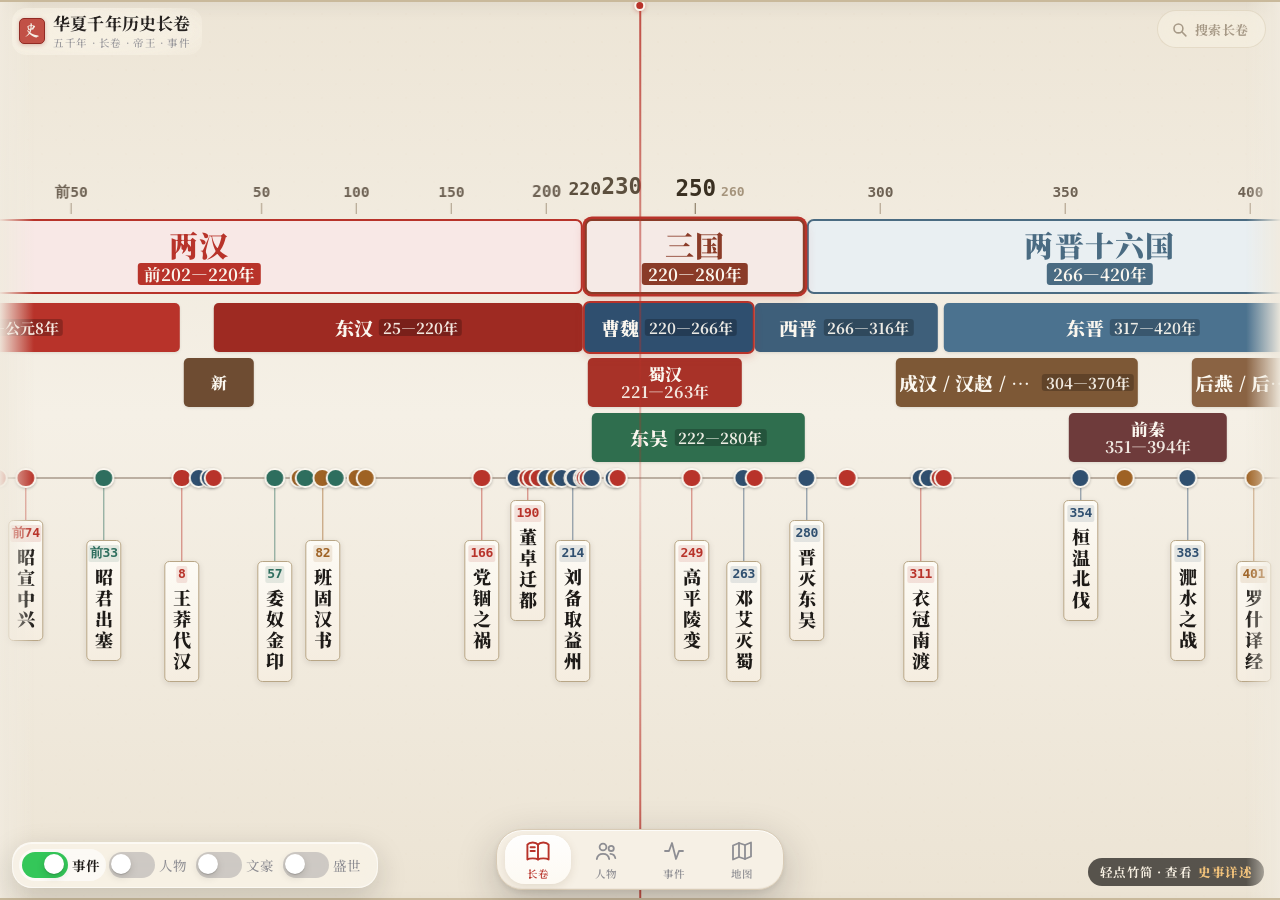
==== commit c32d6571: "自动上传: 2026-11-03 21:37 更新 2 个文件" ====
--- a/chinese-dynasty.html
+++ b/chinese-dynasty.html
@@ -1996,12 +1996,11 @@
       gap: 2px;
       padding: 5px 8px;
       border-radius: 26px;
-      /* 磨砂玻璃：双层渐变 + 强模糊 + 高光描边，透出底下的卷轴与疆域图 */
-      background:
-        linear-gradient(180deg, rgba(255, 253, 248, 0.66), rgba(246, 240, 229, 0.50));
-      -webkit-backdrop-filter: blur(38px) saturate(2.05) brightness(1.06);
-      backdrop-filter: blur(38px) saturate(2.05) brightness(1.06);
-      border: 1px solid rgba(255, 255, 255, 0.62);
+      /* 不透明纸色底，避免透出下层内容 */
+      background: #F6F0E5;
+      -webkit-backdrop-filter: none;
+      backdrop-filter: none;
+      border: 1px solid #D8CBB6;
       box-shadow:
         0 14px 42px rgba(30, 27, 24, 0.24),
         0 2px 6px rgba(30, 27, 24, 0.08),
@@ -2010,16 +2009,11 @@
       max-width: calc(100vw - 24px);
       isolation: isolate;
     }
-    /* 玻璃顶部一道柔光，模拟磨砂表面的环境反光 */
-    .bottom-tabs::before {
-      content: '';
-      position: absolute;
-      inset: 1px 1px auto;
-      height: 46%;
-      border-radius: 25px 25px 40% 40% / 25px 25px 14px 14px;
-      background: linear-gradient(180deg, rgba(255, 255, 255, 0.42), rgba(255, 255, 255, 0));
-      pointer-events: none;
-      z-index: 0;
+    /* 不透明样式不叠加玻璃高光 */
+    .bottom-tabs::before { display: none; }
+    /* 地图页：主导航与时间轴一起靠近屏幕底部，二者保留少量间隙 */
+    body[data-view="map"] .bottom-tabs {
+      bottom: calc(6px + env(safe-area-inset-bottom, 0px));
     }
     .bottom-tabs .view-tab {
       position: relative;
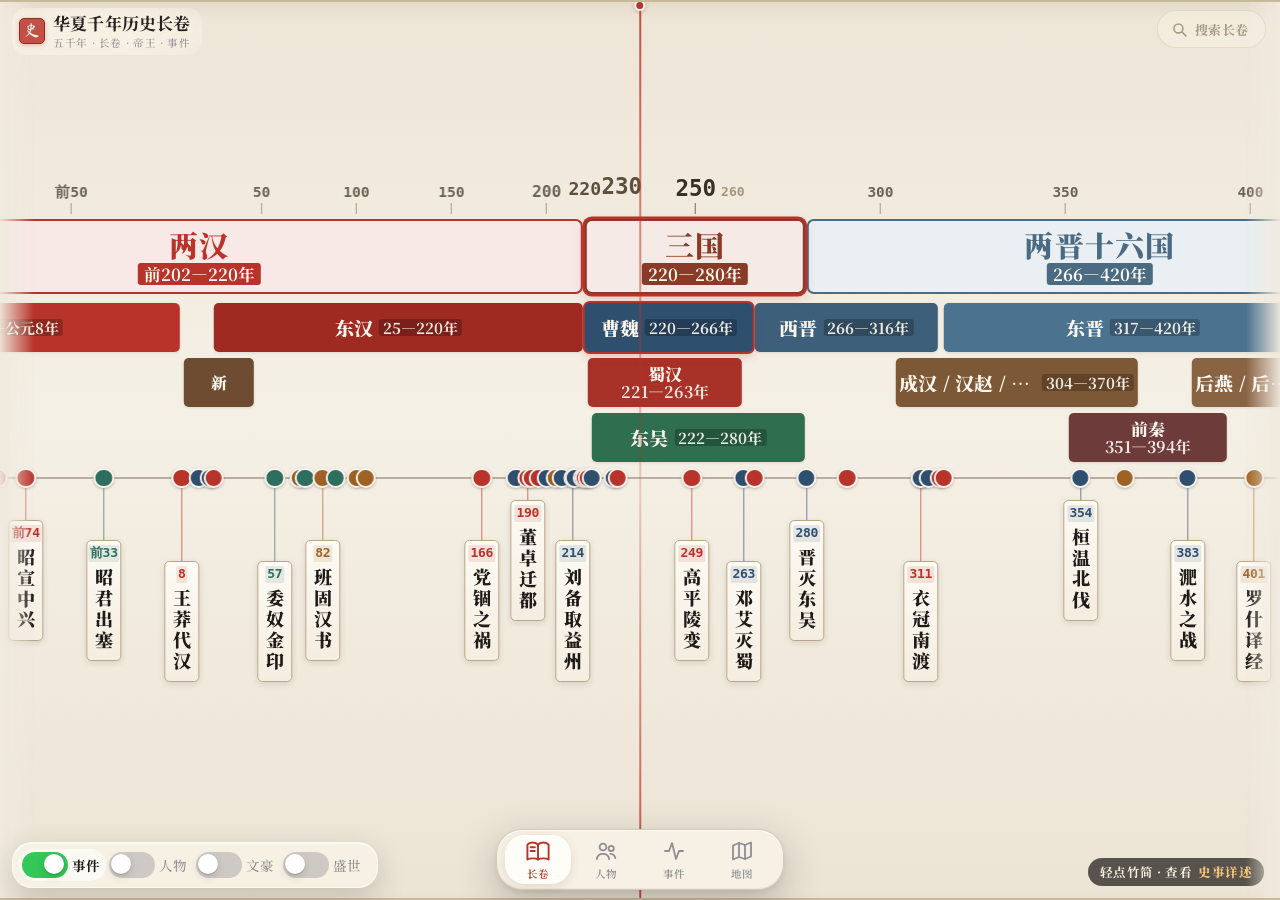
==== commit 43a5f846: "自动上传: 2026-11-03 21:43 更新 2 个文件" ====
--- a/chinese-dynasty.html
+++ b/chinese-dynasty.html
@@ -2011,10 +2011,6 @@
     }
     /* 不透明样式不叠加玻璃高光 */
     .bottom-tabs::before { display: none; }
-    /* 地图页：主导航与时间轴一起靠近屏幕底部，二者保留少量间隙 */
-    body[data-view="map"] .bottom-tabs {
-      bottom: calc(6px + env(safe-area-inset-bottom, 0px));
-    }
     .bottom-tabs .view-tab {
       position: relative;
       z-index: 1;
@@ -2046,8 +2042,8 @@
     }
     .bottom-tabs .view-tab.active {
       color: var(--tint);
-      background: linear-gradient(180deg, rgba(255, 255, 255, 0.94), rgba(255, 252, 246, 0.80));
-      box-shadow: 0 3px 10px rgba(120, 92, 60, 0.14), 0 1px 0 rgba(255, 255, 255, 0.9) inset;
+      background: #FFFDF8;
+      box-shadow: 0 3px 10px rgba(120, 92, 60, 0.14), 0 1px 0 #FFFFFF inset;
     }
     .bottom-tabs .view-tab.active svg { transform: scale(1.06); }
     .bottom-tabs .view-tab:not(.active):active { transform: scale(0.94); color: #6D6D72; }
